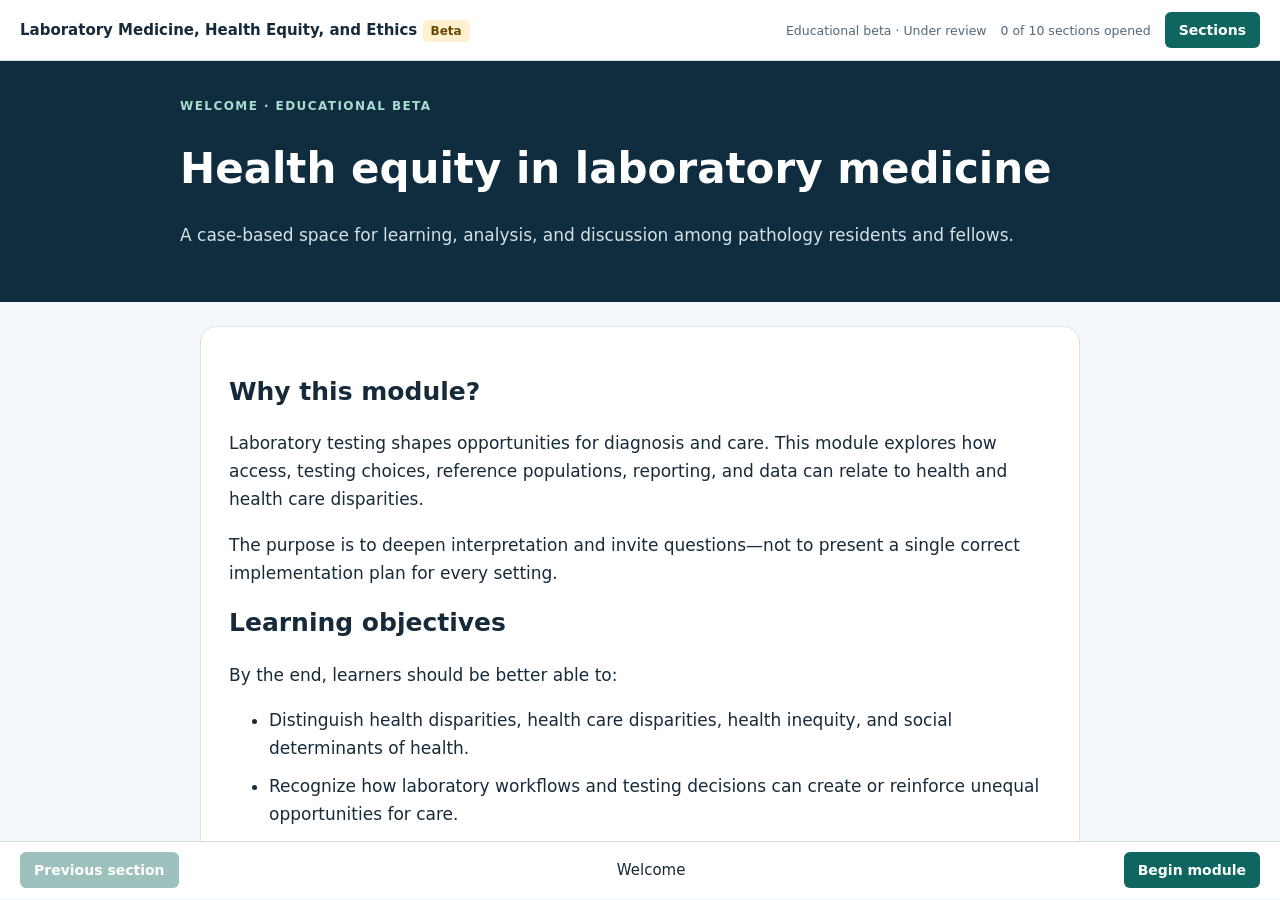
==== docs/index.html @ 988b9676 "Add equity-focused follow-up extension to diagnostic journey" ====
<!doctype html><html lang="en"><meta charset="utf-8"><meta name="viewport" content="width=device-width,initial-scale=1"><title>Laboratory medicine · Health equity module preview</title><style>*{box-sizing:border-box}body{margin:0;background:#f4f7fa;color:#172a3a;font:15px system-ui,sans-serif}.bar{display:flex;align-items:center;gap:14px;padding:12px 20px;background:white;border-bottom:1px solid #d3e0e6;flex-wrap:wrap}.bar strong{margin-right:auto}button{background:#0f655f;color:white;border:0;border-radius:6px;padding:10px 14px;font:600 14px system-ui;cursor:pointer}button:disabled{opacity:.4}button:focus-visible{outline:3px solid #c48513;outline-offset:2px}#menu{padding:16px;display:grid;grid-template-columns:repeat(auto-fit,minmax(190px,1fr));gap:8px;background:#eaf2f5}#menu button{background:white;color:#173749;border:1px solid #c5d2db;text-align:left}#menu button[aria-current=true]{background:#0f655f;color:white}iframe{display:block;width:100%;height:calc(100vh - 120px);border:0;background:#f4f7fa}.bottom{display:flex;justify-content:space-between;align-items:center;gap:12px;padding:10px 20px;background:white;border-top:1px solid #d3e0e6}[hidden]{display:none!important}small{color:#526879}@media(max-width:600px){iframe{height:calc(100vh - 160px)}.bar{padding:10px}.bottom{padding:10px}}</style><div class="bar"><strong>Laboratory Medicine, Health Equity, and Ethics <span style="font-size:12px;background:#fff0cf;color:#694b00;padding:4px 8px;border-radius:5px">Beta</span></strong><small>Educational beta · Under review</small><small id="visited"></small><button id="toggle" type="button">Sections</button></div><nav id="menu" hidden aria-label="Module sections"></nav><main id="frames"></main><footer class="bottom"><button id="previous">Previous section</button><span id="position"></span><button id="next">Next section</button></footer><script>const sections=[{"label":"Welcome","html":"<!doctype html><html lang=\"en\"><meta charset=\"utf-8\"><meta name=\"viewport\" content=\"width=device-width,initial-scale=1\"><title>Welcome · Health equity in laboratory medicine<\/title><style>*{box-sizing:border-box}body{margin:0;background:#f4f7fa;color:#172a3a;font:17px/1.65 system-ui,sans-serif}header{background:#102d40;color:white;padding:36px max(24px,calc((100vw - 920px)/2))}header p{color:#d1e2eb}h1{font-size:clamp(28px,4vw,42px);line-height:1.15}h2{font-size:25px;line-height:1.3}main{max-width:920px;margin:24px auto;padding:0 20px 30px}.card{background:white;border:1px solid #dbe3e9;border-radius:16px;padding:28px;margin:20px 0}.eyebrow{font-size:12px;letter-spacing:.12em;text-transform:uppercase;color:#a7dcd1;font-weight:750}li{margin:10px 0}.note{border-left:4px solid #0f655f;padding-left:18px}small{font-size:14px;color:#526879}@media(max-width:600px){header{padding:28px 20px}.card{padding:20px}}<\/style><header><div class=\"eyebrow\">Welcome · Educational beta<\/div><h1>Health equity in laboratory medicine<\/h1><p>A case-based space for learning, analysis, and discussion among pathology residents and fellows.<\/p><\/header><main><section class=\"card\"><h2>Why this module?<\/h2><p>Laboratory testing shapes opportunities for diagnosis and care. This module explores how access, testing choices, reference populations, reporting, and data can relate to health and health care disparities.<\/p><p>The purpose is to deepen interpretation and invite questions—not to present a single correct implementation plan for every setting.<\/p><h2>Learning objectives<\/h2><p>By the end, learners should be better able to:<\/p><ul><li>Distinguish health disparities, health care disparities, health inequity, and social determinants of health.<\/li><li>Recognize how laboratory workflows and testing decisions can create or reinforce unequal opportunities for care.<\/li><li>Interpret case findings alongside published evidence, including what each does and does not establish.<\/li><li>Discuss how pathologists can help clinicians understand test utility, limitations, and the implications of laboratory data.<\/li><\/ul><\/section><section class=\"card\"><h2>About the author and AI assistance<\/h2><p>This module was developed by a clinical pathology resident exploring how laboratory medicine relates to health equity. It is a learning project intended to support critical analysis, discussion, and further inquiry. Feedback from learners and colleagues is welcome.<\/p><p>AI tools assisted with drafting, editing, organizing the material, and building the site. The content may contain errors or omissions; references are provided so readers can explore the evidence and evaluate the interpretations.<\/p><h2>Understanding the cases and evidence<\/h2><p>Cases, patients, local workflows, and numerical examples are fictional unless explicitly identified as published findings with a citation.<\/p><p>Explanations draw on studies, professional guidance, and conceptual sources. References support the accompanying claims, rather than every detail of a fictional scenario. Findings should be understood within the populations and settings studied.<\/p><p>Corresponding references appear in answer explanations and case evidence notes, with optional further reading at the end.<\/p><p class=\"note\">This educational beta does not replace current guidance or patient-specific professional judgment. Corrections, alternative interpretations, and thoughtful critique are welcome.<\/p><\/section><section class=\"card\"><h2>Using the module<\/h2><p>Choose an answer, reveal the explanation, and explore the evidence. There is no timer or passing score. The Sections menu lets you move between topics; answers remain while this page stays open and reset on refresh.<\/p><p><strong>Select “Begin module” below to start.<\/strong><\/p><small>Welcome and disclosure updated October 4, 2026.<\/small><\/section><\/main><\/html>"},{"label":"1 · Foundations","html":"<!doctype html><html lang=\"en\"><meta charset=\"utf-8\"><meta name=\"viewport\" content=\"width=device-width,initial-scale=1\"><title>Health equity · Foundations preview<\/title><style>*{box-sizing:border-box}body{margin:0;background:#f4f7fa;color:#172a3a;font:17px/1.65 system-ui,sans-serif}header{background:#102d40;color:white;padding:36px max(24px,calc((100vw - 920px)/2))}header p{color:#d1e2eb;max-width:760px;margin:8px 0}.eyebrow{font-size:12px;font-weight:750;letter-spacing:.12em;text-transform:uppercase;color:#35716f}header .eyebrow{color:#a7dcd1}h1{font-size:clamp(28px,4vw,42px);line-height:1.15;margin:12px 0}h2{font-size:29px;line-height:1.25}h3{font-size:21px}main{max-width:920px;margin:24px auto;padding:0 20px}.tabs{display:flex;gap:8px;flex-wrap:wrap;margin:22px 0}.tabs button{background:white;color:#173749;border:1px solid #c5d2db}.tabs button[aria-current=true]{background:#0f655f;color:white;border-color:#0f655f}.panel{background:white;border:1px solid #dbe3e9;border-radius:16px;padding:32px;box-shadow:0 8px 30px #112d4008}p{margin:14px 0}a{color:#006f80}table{border-collapse:collapse;width:100%;font-size:15px}th,td{padding:14px;border-bottom:1px solid #dce5eb;text-align:left}th{background:#eaf3f4}.table-wrap{overflow:auto;margin:20px 0}.question{border-top:2px solid #c6e0db;margin-top:30px;padding-top:16px}fieldset{border:0;padding:0;margin:18px 0}label{display:flex;align-items:flex-start;gap:12px;padding:14px;margin:9px 0;background:#f5f8fa;border:1px solid #d5e0e6;border-radius:8px;cursor:pointer}input{margin-top:7px;accent-color:#0f655f}label:has(input:checked){background:#e5f3ef;border-color:#0f655f}button{background:#0f655f;color:white;border:0;border-radius:7px;padding:12px 18px;font:650 15px system-ui;cursor:pointer}button:disabled{opacity:.45;cursor:default}button:focus-visible,select:focus-visible,a:focus-visible{outline:3px solid #c48513;outline-offset:3px}.feedback,.match-feedback{background:#edf6f2;border-left:4px solid #0f655f;padding:16px 20px;margin:20px 0}.verdict{font-weight:700}details{margin:20px 0;padding:14px 18px;background:#f0f5f8;border-radius:8px}summary{cursor:pointer;font-weight:650}select{display:block;width:100%;padding:12px;font:inherit;border:1px solid #bcced8;border-radius:7px}.match label{background:none;border:0;padding:0;margin:20px 0 6px}.nav{display:flex;justify-content:space-between;align-items:center;margin:22px 0}.sr{position:absolute;width:1px;height:1px;overflow:hidden;clip:rect(0,0,0,0)}[hidden]{display:none!important}.footer{font-size:13px;color:#526879}@media(max-width:600px){.panel{padding:20px}header{padding:28px 20px}}.answer-sources{margin-top:18px;padding-top:12px;border-top:1px solid #b9d4cc}.answer-sources ul{padding-left:22px}.answer-sources small{font-size:14px;line-height:1.55}<\/style><header><div class=\"eyebrow\">Laboratory medicine · Section 1 preview<\/div><h1>From health disparities<br>to health equity<\/h1><p>Explore what laboratory data reveal, what they leave out, and where pathologists can contribute.<\/p><\/header><main><nav class=\"tabs\" aria-label=\"Foundation beats\"><button type=\"button\" aria-current=\"true\">1. Observe<\/button><button type=\"button\" aria-current=\"false\">2. Define<\/button><button type=\"button\" aria-current=\"false\">3. Trace<\/button><button type=\"button\" aria-current=\"false\">4. Interpret<\/button><button type=\"button\" aria-current=\"false\">5. Contribute<\/button><\/nav><section class=\"panel\" id=\"beat0\" ><div class=\"eyebrow\">Beat 1 of 5<\/div><h2>What did we observe?<\/h2><p>During a laboratory quality review, your team examines completion of outpatient fecal immunochemical testing (FIT), a stool-based colorectal cancer screening test, after a kit is ordered.<\/p>\n<div class=\"table-wrap\"><table><tr><th>Patient population<\/th><th>FIT completed<\/th><\/tr><tr><td>Patients living in neighborhoods with lower area-level socioeconomic deprivation<\/td><td>82%<\/td><\/tr><tr><td>Patients living in neighborhoods with higher area-level socioeconomic deprivation<\/td><td>64%<\/td><\/tr><\/table><\/div>\n<p><strong>Illustrative fictional data.<\/strong> The difference persists across several months.<\/p>\n<form class=\"question\" data-key=\"A\"><h3>Question 1<\/h3><p>Which interpretation is best supported by the FIT completion data?<\/p><fieldset><legend class=\"sr\">Choose an answer<\/legend><label><input type=\"radio\" name=\"q1\" value=\"A\"><span><b>A<\/b> The groups differ in completion of a health care process; the data do not establish the cause or subsequent health outcomes.<\/span><\/label><label><input type=\"radio\" name=\"q1\" value=\"B\"><span><b>B<\/b> Patients in higher-deprivation neighborhoods are more likely to develop colorectal cancer.<\/span><\/label><label><input type=\"radio\" name=\"q1\" value=\"C\"><span><b>C<\/b> Patients in higher-deprivation neighborhoods have less opportunity to complete screening.<\/span><\/label><label><input type=\"radio\" name=\"q1\" value=\"D\"><span><b>D<\/b> The clinics serving higher-deprivation neighborhoods provide lower-quality care.<\/span><\/label><\/fieldset><button type=\"submit\">Reveal explanation<\/button><div class=\"feedback\" hidden><p class=\"verdict\"><\/p><p><strong>Best answer: A.<\/strong> The dashboard measures testing completion. It does not directly measure opportunity, explain the difference, or establish differences in cancer outcomes. These possibilities may matter, but they require additional information.\n<\/p><div class=\"answer-sources\"><p><strong>References for this explanation<\/strong><\/p><ul><li><a href=\"https://www.nimhd.nih.gov/about/what-are-health-disparities\" target=\"_blank\" rel=\"noopener\">NIMHD — What Are Health Disparities?<\/a><\/li><li><a href=\"https://www.who.int/health-topics/health-equity\" target=\"_blank\" rel=\"noopener\">WHO — Health equity<\/a><\/li><li><a href=\"https://www.who.int/news-room/fact-sheets/detail/social-determinants-of-health\" target=\"_blank\" rel=\"noopener\">WHO — Social determinants of health<\/a><\/li><\/ul><p><small>Conceptual sources support the interpretation; the FIT data and local observations are fictional teaching examples.<\/small><\/p><\/div><\/div><\/form><\/section><section class=\"panel\" id=\"beat1\" hidden><div class=\"eyebrow\">Beat 2 of 5<\/div><h2>Where does laboratory care fit?<\/h2><p>Health and health care disparities are documented across populations and settings. Laboratory medicine is part of the care pathway in which these disparities can arise: who is offered testing, whether collection and return are feasible, and how results are interpreted and followed up.<\/p>\n<p>The FIT dashboard gives us a starting point for understanding a difference in completion. Its importance does not depend on already knowing its full explanation. The central distinction is between identifying a pattern and understanding the processes that contribute to it.<\/p>\n<h3>Match the concept<\/h3>\n<p>Match each statement to <strong>health disparity<\/strong>, <strong>health care disparity<\/strong>, <strong>health inequity<\/strong>, or <strong>social determinants of health<\/strong>. The examples are illustrative, not findings from the FIT dashboard.<\/p>\n<form class=\"match\"><fieldset><legend>Match each statement to its main emphasis<\/legend><label for=\"match0\">Colorectal cancer mortality is higher in one population than another.<\/label><select id=\"match0\" required data-key=\"0\"><option value=\"\">Select a concept<\/option><option value=\"0\">Health disparity<\/option><option value=\"1\">Health care disparity<\/option><option value=\"2\">Health inequity<\/option><option value=\"3\">Social determinants of health<\/option><\/select><label for=\"match1\">Completion of follow-up colonoscopy after a positive FIT is lower in one population than another.<\/label><select id=\"match1\" required data-key=\"1\"><option value=\"\">Select a concept<\/option><option value=\"0\">Health disparity<\/option><option value=\"1\">Health care disparity<\/option><option value=\"2\">Health inequity<\/option><option value=\"3\">Social determinants of health<\/option><\/select><label for=\"match2\">An avoidable difference in health outcomes is understood to reflect unfair conditions.<\/label><select id=\"match2\" required data-key=\"2\"><option value=\"\">Select a concept<\/option><option value=\"0\">Health disparity<\/option><option value=\"1\">Health care disparity<\/option><option value=\"2\">Health inequity<\/option><option value=\"3\">Social determinants of health<\/option><\/select><label for=\"match3\">Housing, working conditions, and access to transportation shape opportunities for health and care.<\/label><select id=\"match3\" required data-key=\"3\"><option value=\"\">Select a concept<\/option><option value=\"0\">Health disparity<\/option><option value=\"1\">Health care disparity<\/option><option value=\"2\">Health inequity<\/option><option value=\"3\">Social determinants of health<\/option><\/select><\/fieldset><button type=\"submit\">Reveal matches<\/button><div class=\"match-feedback\" hidden><\/div><\/form>\n<p>These concepts overlap. Social conditions can contribute to differences in care and health outcomes, and some disparities reflect inequities. Definitions also vary across sources; the matches identify each statement&#x27;s main emphasis.<\/p>\n<p><strong>In the FIT case:<\/strong> Completion is a health care process. The dashboard does not directly measure cancer incidence or mortality. The gap deserves attention while its contributing processes remain uncertain.<\/p>\n<p><strong>Health care equity<\/strong> describes a fair opportunity to access, receive, and benefit from appropriate, high-quality care without unfair barriers.<\/p>\n<form class=\"question\" data-key=\"B\"><h3>Question 2<\/h3><p>Which additional finding would most strengthen the interpretation that the completion gap reflects a health care inequity?<\/p><fieldset><legend class=\"sr\">Choose an answer<\/legend><label><input type=\"radio\" name=\"q2\" value=\"A\"><span><b>A<\/b> Both groups receive the same FIT kit and written instructions.<\/span><\/label><label><input type=\"radio\" name=\"q2\" value=\"B\"><span><b>B<\/b> Patients at lower-completion clinics report that specimen-return options are difficult to use or collection instructions are unclear, and workflow data link those barriers to incomplete testing.<\/span><\/label><label><input type=\"radio\" name=\"q2\" value=\"C\"><span><b>C<\/b> The gap remains similar when the dashboard is repeated the following year.<\/span><\/label><label><input type=\"radio\" name=\"q2\" value=\"D\"><span><b>D<\/b> FIT results have comparable analytical accuracy in both groups.<\/span><\/label><\/fieldset><button type=\"submit\">Reveal explanation<\/button><div class=\"feedback\" hidden><p class=\"verdict\"><\/p><p><strong>Best answer: B.<\/strong> It connects the completion gap to barriers in how collection and return are organized or communicated. Persistence alone does not explain the gap, identical materials do not establish equal access, and analytical accuracy does not describe who can complete testing. This finding strengthens an interpretation of inequity without proving that these barriers explain the entire difference. The concern is the fit between the service and patients&#x27; needs, rather than an assumed limitation of a population.\n<\/p><div class=\"answer-sources\"><p><strong>References for this explanation<\/strong><\/p><ul><li><a href=\"https://www.nimhd.nih.gov/about/what-are-health-disparities\" target=\"_blank\" rel=\"noopener\">NIMHD — What Are Health Disparities?<\/a><\/li><li><a href=\"https://www.who.int/health-topics/health-equity\" target=\"_blank\" rel=\"noopener\">WHO — Health equity<\/a><\/li><li><a href=\"https://www.who.int/news-room/fact-sheets/detail/social-determinants-of-health\" target=\"_blank\" rel=\"noopener\">WHO — Social determinants of health<\/a><\/li><\/ul><p><small>Conceptual sources support the interpretation; the FIT data and local observations are fictional teaching examples.<\/small><\/p><\/div><\/div><\/form>\n<details><summary>Evidence and definitions<\/summary><p>Conceptual sources: <a href=\"https://www.nimhd.nih.gov/about/what-are-health-disparities\" target=\"_blank\" rel=\"noopener\">NIMHD — What Are Health Disparities?<\/a> (2026), <a href=\"https://www.who.int/health-topics/health-equity\" target=\"_blank\" rel=\"noopener\">WHO — Health equity<\/a>, and <a href=\"https://www.who.int/news-room/fact-sheets/detail/social-determinants-of-health\" target=\"_blank\" rel=\"noopener\">WHO — Social determinants of health<\/a> (2025). The matching activity uses working distinctions for this lesson, rather than claiming that every source separates these terms identically. NIMHD also includes differences in care among its disparity measures.<\/p><\/details><\/section><section class=\"panel\" id=\"beat2\" hidden><div class=\"eyebrow\">Beat 3 of 5<\/div><h2>What happened before and after the specimen?<\/h2><p>A valid result depends on more than an assay working correctly. For FIT, a patient needs an opportunity to access screening, receive an offer or order, obtain a kit, collect and return a specimen, and receive appropriate interpretation and follow-up.<\/p>\n<p>Social determinants of health are the conditions in which people live, learn, work, and age, together with broader forces shaping those conditions. Structural determinants include institutional, economic, and policy arrangements shaping those opportunities.<\/p>\n<p>In this fictional case, clinic hours, collection instructions, return options, or missing outside-system testing are possible explanations. None has been demonstrated by the opening dashboard.<\/p>\n<details>\n<summary>What else can shape the diagnostic journey?<\/summary>\n<p>Relevant conditions may include insurance coverage and cost, preferred language and available language services, disability and accessibility, housing, working conditions and paid leave, caregiving, digital access, and availability of clinical services. Institutional policies and broader financing or eligibility rules can shape these conditions. Incarceration and immigration-related policies may also affect access and continuity of care.<\/p>\n<p>These are possible influences, not assumptions about an individual or explanations established by a demographic category. Their relevance depends on the patient, setting, and diagnostic pathway.<\/p>\n<\/details>\n<p><strong>Optional reflection:<\/strong> Where could a patient leave this pathway without ever appearing among the specimens received by the laboratory?<\/p>\n<p><strong>Discussion:<\/strong> Before an order, before obtaining a kit, or before specimen return. A dataset of received specimens cannot describe everyone who might have benefited from testing.<\/p><\/section><section class=\"panel\" id=\"beat3\" hidden><div class=\"eyebrow\">Beat 4 of 5<\/div><h2>What does the category leave out?<\/h2><p>The 64% completion rate describes a group, not every person in it. An area-level deprivation measure does not establish an individual patient&#x27;s income, circumstances, understanding, or behavior. People within the category may have very different experiences.<\/p>\n<form class=\"question\" data-key=\"A\"><h3>Question 3<\/h3><p>A patient&#x27;s address falls within the higher-deprivation category. What does the group completion rate establish about that patient?<\/p><fieldset><legend class=\"sr\">Choose an answer<\/legend><label><input type=\"radio\" name=\"q3\" value=\"A\"><span><b>A<\/b> The group pattern provides context, but does not establish this patient&#x27;s circumstances.<\/span><\/label><label><input type=\"radio\" name=\"q3\" value=\"B\"><span><b>B<\/b> The patient faces the same barriers as most people in the category.<\/span><\/label><label><input type=\"radio\" name=\"q3\" value=\"C\"><span><b>C<\/b> The category has no useful role in understanding testing patterns.<\/span><\/label><label><input type=\"radio\" name=\"q3\" value=\"D\"><span><b>D<\/b> The patient probably cannot understand the collection instructions.<\/span><\/label><\/fieldset><button type=\"submit\">Reveal explanation<\/button><div class=\"feedback\" hidden><p class=\"verdict\"><\/p><p><strong>Best answer: A.<\/strong> Grouping can reveal patterns while leaving important individual and within-group variation unknown.\n<\/p><div class=\"answer-sources\"><p><strong>References for this explanation<\/strong><\/p><ul><li><a href=\"https://www.nimhd.nih.gov/about/what-are-health-disparities\" target=\"_blank\" rel=\"noopener\">NIMHD — What Are Health Disparities?<\/a><\/li><li><a href=\"https://www.who.int/health-topics/health-equity\" target=\"_blank\" rel=\"noopener\">WHO — Health equity<\/a><\/li><li><a href=\"https://www.who.int/news-room/fact-sheets/detail/social-determinants-of-health\" target=\"_blank\" rel=\"noopener\">WHO — Social determinants of health<\/a><\/li><\/ul><p><small>Conceptual sources support the interpretation; the FIT data and local observations are fictional teaching examples.<\/small><\/p><\/div><\/div><\/form><\/section><section class=\"panel\" id=\"beat4\" hidden><div class=\"eyebrow\">Beat 5 of 5<\/div><h2>What can the pathologist contribute?<\/h2><p>The laboratory can perform FIT accurately while some people never obtain or return a kit, or never receive follow-up after a result. Laboratory teams contribute knowledge about how testing is designed, performed, and reported. Their authority and opportunities to contribute vary by setting.<\/p>\n<div class=\"table-wrap\"><table><tr><th>Relationship to the issue<\/th><th>Examples<\/th><\/tr><tr><td>Direct responsibility within the laboratory<\/td><td>Specimen acceptance criteria, assay performance, and reporting design<\/td><\/tr><tr><td>Influence through shared workflows<\/td><td>Collection instructions, specimen-return arrangements, and ordering pathways<\/td><\/tr><tr><td>Contribution through partnership<\/td><td>Discussions with clinical teams, patients, informatics colleagues, and community partners about access and follow-up<\/td><\/tr><\/table><\/div>\n<p>These roles can overlap. Collection instructions, for example, may be managed by the laboratory in one setting and jointly with clinical services in another.<\/p>\n<h3>Evidence across settings<\/h3>\n<p>Published findings can identify questions worth asking locally, but patient populations, resources, and workflows may differ between settings. External evidence can inform understanding without establishing that the same mechanism explains a local gap.<\/p>\n<p><strong>Closing reflection:<\/strong> In the FIT pathway, which part could your laboratory directly shape, and which would require collaboration?<\/p>\n<p><strong>Discussion:<\/strong> More than one response may be reasonable. The aim is to connect laboratory expertise with the relevant workflow and partners, rather than assign every access barrier to the laboratory.<\/p>\n<p>The later QI section develops how changes can improve overall performance while disparities persist.<\/p>\n<h3>Things to keep in mind<\/h3>\n<p class=\"item\"><strong>An observed disparity does not establish its cause.<\/strong> Identifying a pattern matters even while its contributing processes remain uncertain.<\/p>\n<p class=\"item\"><strong>A group average does not describe every individual.<\/strong> Circumstances vary within demographic and geographic categories.<\/p>\n<p class=\"item\"><strong>An accurate result is one part of diagnostic care.<\/strong> Access before testing and interpretation and follow-up afterward also shape its value.<\/p>\n<details><summary>Equity glossary<\/summary>\n<p><strong>Health disparity:<\/strong> A population difference in health status or outcomes, interpreted using the source&#x27;s definition; some definitions emphasize disadvantage and some include differences in care.<\/p>\n<p><strong>Health care disparity:<\/strong> A population difference in access to, use of, or quality of care, interpreted using the source&#x27;s definition and relevant context.<\/p>\n<p><strong>Health inequity:<\/strong> A difference understood as unfair or unjust; definitions often also emphasize avoidability or remediability.<\/p>\n<p><strong>Health equity:<\/strong> Fair opportunity to attain health and receive appropriate care without unfair barriers.<\/p>\n<p><strong>Social determinants of health:<\/strong> Conditions and broader forces shaping how people live and their opportunities for health.<\/p>\n<p><strong>Structural determinants:<\/strong> Broader institutional, economic, political, and social arrangements shaping social position and opportunities.<\/p><\/details><\/section><div class=\"nav\"><button id=\"back\" disabled>Previous beat<\/button><span id=\"position\">Beat 1 of 5<\/span><button id=\"next\">Next beat<\/button><\/div><p class=\"footer\">Review preview · Hypothetical FIT data · No timer or passing score · Progress lasts while this page stays open.<\/p><\/main><script>let current=0;const panels=[...document.querySelectorAll('.panel')],tabs=[...document.querySelectorAll('.tabs button')];function show(i){current=i;panels.forEach((p,n)=>p.hidden=n!==i);tabs.forEach((t,n)=>t.setAttribute('aria-current',n===i));document.querySelector('#back').disabled=i===0;document.querySelector('#next').disabled=i===4;document.querySelector('#position').textContent=`Beat ${i+1} of 5`;panels[i].querySelector('h2').focus();}tabs.forEach((t,i)=>t.onclick=()=>show(i));document.querySelector('#back').onclick=()=>show(current-1);document.querySelector('#next').onclick=()=>show(current+1);document.querySelectorAll('h2').forEach(h=>h.tabIndex=-1);document.querySelectorAll('.question').forEach(f=>f.onsubmit=e=>{e.preventDefault();const choice=f.querySelector('input:checked');if(!choice){f.querySelector('input').focus();return;}const box=f.querySelector('.feedback');box.hidden=false;box.setAttribute('role','status');box.querySelector('.verdict').textContent=choice.value===f.dataset.key?'Your answer matches the best-supported interpretation.':'Consider the best-supported interpretation below.';});document.querySelector('.match').onsubmit=e=>{e.preventDefault();const f=e.currentTarget,box=f.querySelector('.match-feedback');box.hidden=false;box.setAttribute('role','status');const terms=['Health disparity','Health care disparity','Health inequity','Social determinants of health'];const definitions=['A population difference in health status or outcomes.','A population difference in access to, use of, or quality of care.','A health difference understood as unfair or unjust.','Living conditions and broader forces shaping opportunities for health.'];box.innerHTML=[...f.querySelectorAll('select')].map((s,i)=>`<p><strong>${i+1}. ${terms[i]}<\/strong> — ${s.value==i?'Your match agrees.':'Review this distinction.'} ${definitions[i]}<\/p>`).join('');};<\/script><\/html>"},{"label":"2 · Diagnostic journey","html":"<!doctype html><html lang=\"en\"><meta charset=\"utf-8\"><meta name=\"viewport\" content=\"width=device-width,initial-scale=1\"><title>Health equity · Diagnostic journey preview<\/title><style>*{box-sizing:border-box}body{margin:0;background:#f4f7fa;color:#172a3a;font:17px/1.65 system-ui,sans-serif}header{background:#102d40;color:white;padding:36px max(24px,calc((100vw - 920px)/2))}header p{color:#d1e2eb;max-width:760px;margin:8px 0}.eyebrow{font-size:12px;font-weight:750;letter-spacing:.12em;text-transform:uppercase;color:#35716f}header .eyebrow{color:#a7dcd1}h1{font-size:clamp(28px,4vw,42px);line-height:1.15;margin:12px 0}h2{font-size:29px;line-height:1.25}h3{font-size:21px}main{max-width:920px;margin:24px auto;padding:0 20px}.tabs{display:flex;gap:8px;flex-wrap:wrap;margin:22px 0}.tabs button{background:white;color:#173749;border:1px solid #c5d2db}.tabs button[aria-current=true]{background:#0f655f;color:white;border-color:#0f655f}.panel{background:white;border:1px solid #dbe3e9;border-radius:16px;padding:32px;box-shadow:0 8px 30px #112d4008}p{margin:14px 0}a{color:#006f80}table{border-collapse:collapse;width:100%;font-size:15px}th,td{padding:14px;border-bottom:1px solid #dce5eb;text-align:left}th{background:#eaf3f4}.table-wrap{overflow:auto;margin:20px 0}.question{border-top:2px solid #c6e0db;margin-top:30px;padding-top:16px}fieldset{border:0;padding:0;margin:18px 0}label{display:flex;align-items:flex-start;gap:12px;padding:14px;margin:9px 0;background:#f5f8fa;border:1px solid #d5e0e6;border-radius:8px;cursor:pointer}input{margin-top:7px;accent-color:#0f655f}label:has(input:checked){background:#e5f3ef;border-color:#0f655f}button{background:#0f655f;color:white;border:0;border-radius:7px;padding:12px 18px;font:650 15px system-ui;cursor:pointer}button:disabled{opacity:.45;cursor:default}button:focus-visible,select:focus-visible,a:focus-visible{outline:3px solid #c48513;outline-offset:3px}.feedback,.match-feedback{background:#edf6f2;border-left:4px solid #0f655f;padding:16px 20px;margin:20px 0}.verdict{font-weight:700}details{margin:20px 0;padding:14px 18px;background:#f0f5f8;border-radius:8px}summary{cursor:pointer;font-weight:650}select{display:block;width:100%;padding:12px;font:inherit;border:1px solid #bcced8;border-radius:7px}.match label{background:none;border:0;padding:0;margin:20px 0 6px}.nav{display:flex;justify-content:space-between;align-items:center;margin:22px 0}.sr{position:absolute;width:1px;height:1px;overflow:hidden;clip:rect(0,0,0,0)}[hidden]{display:none!important}.footer{font-size:13px;color:#526879}@media(max-width:600px){.panel{padding:20px}header{padding:28px 20px}}.answer-sources{margin-top:18px;padding-top:12px;border-top:1px solid #b9d4cc}.answer-sources ul{padding-left:22px}.answer-sources small{font-size:14px;line-height:1.55}<\/style><header><div class=\"eyebrow\">Laboratory medicine · Section 2 preview<\/div><h1>The diagnostic journey<\/h1><p>Follow the testing pathway beyond the specimens that reach the laboratory.<\/p><\/header><main><section class=\"panel\"><div class=\"eyebrow\">Section 2 · Step 1 of 3<\/div><h2>Who becomes visible in laboratory data?<\/h2><p><strong>All counts and subgroup patterns in this case are hypothetical.<\/strong><\/p>\n<p>A community sexual-health program offers home-collection kits for chlamydia and gonorrhea testing, using a collection system authorized for that setting. Its laboratory reports excellent specimen acceptance and turnaround time. The program also tracks earlier steps:<\/p>\n<div class=\"table-wrap\"><table><tr><th>Step<\/th><th>Patients<\/th><\/tr><tr><td>Requested a kit<\/td><td>200<\/td><\/tr><tr><td>Kit dispatched<\/td><td>180<\/td><\/tr><tr><td>Specimen received by the laboratory<\/td><td>110<\/td><\/tr><tr><td>Valid result reported<\/td><td>106<\/td><\/tr><\/table><\/div>\n<p>Dispatch does not establish that a kit was received.<\/p><p><strong>Additional context:<\/strong> In this fictional program, written collection and return instructions are available only in English, although some patients prefer another language. Telephone assistance is available only during weekday work hours. These service features may matter to completion; the aggregate counts do not establish their effect or identify which patients encountered them.<\/p><form class=\"question\" data-key=\"B\" data-number=\"1\"><h3>Question 1<\/h3><p>What is the most important limitation of judging this program using laboratory acceptance and turnaround time alone?<\/p><fieldset><legend class=\"sr\">Choose an answer<\/legend><label><input type=\"radio\" required name=\"q1\" value=\"A\"><span><b>A<\/b> The difference between kits dispatched and specimens received establishes that home collection is unsuitable for this population.<\/span><\/label><label><input type=\"radio\" required name=\"q1\" value=\"B\"><span><b>B<\/b> Those measures describe patients whose specimens arrived, while leaving earlier losses in the testing pathway largely unexamined.<\/span><\/label><label><input type=\"radio\" required name=\"q1\" value=\"C\"><span><b>C<\/b> High specimen acceptance suggests that patients who did not return a kit probably no longer needed testing.<\/span><\/label><label><input type=\"radio\" required name=\"q1\" value=\"D\"><span><b>D<\/b> Including all kit requests in the acceptance-rate denominator would reveal which barriers prevented completion.<\/span><\/label><\/fieldset><button type=\"submit\">Reveal explanation<\/button><div class=\"feedback\" hidden role=\"status\"><p class=\"verdict\"><\/p><p><strong>Best answer: B.<\/strong> The laboratory can perform well for received specimens while many people never reach that stage. The counts locate incomplete transitions, but do not explain them. If reaching specimen receipt is more difficult for some patients, a dashboard beginning at receipt can conceal unequal access. These aggregate counts alone do not establish whether that occurred.<\/p><div class=\"answer-sources\"><p><strong>References for this explanation<\/strong><\/p><ul><li><a href=\"https://www.accessdata.fda.gov/cdrh_docs/pdf20/DEN200070.pdf\" target=\"_blank\" rel=\"noopener\">FDA — Simple 2 Test authorization<\/a><\/li><li><a href=\"https://doi.org/10.1136/bmjopen-2017-017978\" target=\"_blank\" rel=\"noopener\">Manavi and Hodson — Factors associated with return of STI home sampling kits<\/a><\/li><li><a href=\"https://doi.org/10.1186/s12889-024-19741-x\" target=\"_blank\" rel=\"noopener\">Spence et al. — How does online postal self-sampling shape access to STI testing?<\/a><\/li><\/ul><p><small>These sources concern home sampling and access. The case counts and housing breakdown are hypothetical; the sources do not establish their cause.<\/small><\/p><\/div><\/div><\/form><button id=\"reveal\" hidden style=\"margin-top:20px\">Continue: see the housing breakdown<\/button><div id=\"stage2\" hidden><hr><div class=\"eyebrow\">Step 2 of 3 · New information<\/div><form class=\"question\" data-key=\"A\" data-number=\"2\"><h3>Question 2<\/h3><p>The program links kit requests with laboratory records and compares completion by housing circumstances:<\/p>\n<div class=\"table-wrap\"><table><tr><th>Step<\/th><th>Stable mailing address<\/th><th>Temporary or frequently changing address<\/th><\/tr><tr><td>Requested a kit<\/td><td>100<\/td><td>100<\/td><\/tr><tr><td>Kit dispatched<\/td><td>90<\/td><td>90<\/td><\/tr><tr><td>Specimen received<\/td><td>70<\/td><td>40<\/td><\/tr><tr><td>Valid result reported<\/td><td>68<\/td><td>38<\/td><\/tr><\/table><\/div>\n<p>These fictional categories do not describe everyone&#x27;s circumstances within each group.<\/p>\n<p>Which interpretation is best supported?<\/p><fieldset><legend class=\"sr\">Choose an answer<\/legend><label><input type=\"radio\" required name=\"q2\" value=\"A\"><span><b>A<\/b> Completion differs between the groups, with the largest measured gap emerging between dispatch and specimen receipt; delivery, collection, and return remain possible contributing steps.<\/span><\/label><label><input type=\"radio\" required name=\"q2\" value=\"B\"><span><b>B<\/b> Similar dispatch rates indicate comparable access; the difference mainly concerns patients&#x27; decisions after receiving a kit.<\/span><\/label><label><input type=\"radio\" required name=\"q2\" value=\"C\"><span><b>C<\/b> The lower receipt rate establishes that mailing failures are the main barrier for patients with changing addresses.<\/span><\/label><label><input type=\"radio\" required name=\"q2\" value=\"D\"><span><b>D<\/b> Similar specimen acceptance among returned kits indicates that the program is equitable once collection begins.<\/span><\/label><\/fieldset><button type=\"submit\">Reveal explanation<\/button><div class=\"feedback\" hidden role=\"status\"><p class=\"verdict\"><\/p><p><strong>Best answer: A.<\/strong> The linked data reveal a gap that the laboratory&#x27;s receipt-based dashboard concealed. Dispatch-to-receipt includes kit delivery, collection, packaging, and return. The data do not identify which contributed most.<\/p><div class=\"answer-sources\"><p><strong>References for this explanation<\/strong><\/p><ul><li><a href=\"https://doi.org/10.1136/bmjopen-2017-017978\" target=\"_blank\" rel=\"noopener\">Manavi and Hodson — Factors associated with return of STI home sampling kits<\/a><\/li><li><a href=\"https://doi.org/10.1186/s12889-024-19741-x\" target=\"_blank\" rel=\"noopener\">Spence et al. — How does online postal self-sampling shape access to STI testing?<\/a><\/li><li><a href=\"https://doi.org/10.1371/journal.pmed.1002479\" target=\"_blank\" rel=\"noopener\">Wilson et al. — Internet-accessed STI testing: A randomised controlled trial<\/a><\/li><\/ul><p><small>These sources concern home sampling and access. The case counts and housing breakdown are hypothetical; the sources do not establish their cause.<\/small><\/p><\/div><\/div><\/form><div id=\"ending\" hidden><h3>Shared debrief<\/h3>\n<p>Laboratory records describe an important part of the pathway, but not everyone who sought testing. Linking program and laboratory records makes earlier losses visible; stratifying those transitions can reveal differences in completion.<\/p>\n<p>The pathologist contributes knowledge of specimen requirements, acceptance, and laboratory records. Program staff and patients contribute knowledge of delivery, collection, and return experiences. The case&#x27;s address categories describe circumstances relevant to the workflow, rather than a patient&#x27;s motivation or reliability.<\/p>\n<p><strong>Takeaway: Who reaches the laboratory shapes what laboratory data can show.<\/strong> Good performance among received specimens can coexist with unequal completion earlier in the pathway.<\/p><details><summary>Real-world evidence and case boundaries<\/summary><h3>Real-world basis<\/h3>\n<p><strong>Workflow feasibility:<\/strong> FDA&#x27;s 2023 authorization supports home-collected specimens shipped to a laboratory. It does not establish equitable completion.<\/p>\n<p><strong>Documented completion differences:<\/strong> Manavi and Hodson&#x27;s UK observational study reported return of 3,099 of 5,310 requested kits (58.4%). Kits requested from less deprived neighborhoods were more likely to be returned in adjusted analysis. The design did not establish why patients failed to return kits.<\/p>\n<p><strong>Patient experience:<\/strong> A 2024 qualitative study of 100 service users found that convenience and privacy could facilitate postal testing. Some participants&#x27; living situations made home delivery less private, so collecting a kit elsewhere was preferable. Limited representation of digitally excluded people constrains its applicability.<\/p>\n<p><strong>Benefits and scope:<\/strong> A 2017 London randomized trial increased STI testing uptake with an online postal service (50.0% versus 26.6%). Eligibility required internet access and ability to read English. It does not establish access for excluded populations.<\/p>\n<p><strong>Case boundary:<\/strong> Our counts, address categories, and subgroup gap remain hypothetical. These studies do not directly demonstrate lower return rates among people with temporary or changing addresses. Neighborhood deprivation and housing instability are different measures.<\/p>\n<p>References:<\/p>\n<p class=\"item\"><a href=\"https://www.accessdata.fda.gov/cdrh_docs/pdf20/DEN200070.pdf\" target=\"_blank\" rel=\"noopener\">FDA — Simple 2 Test authorization<\/a>.<\/p>\n<p class=\"item\"><a href=\"https://doi.org/10.1136/bmjopen-2017-017978\" target=\"_blank\" rel=\"noopener\">Manavi and Hodson — Factors associated with return of STI home sampling kits<\/a>. BMJ Open. 2017;7:e017978.<\/p>\n<p class=\"item\"><a href=\"https://doi.org/10.1186/s12889-024-19741-x\" target=\"_blank\" rel=\"noopener\">Spence et al. — How does online postal self-sampling shape access to STI testing?<\/a>. BMC Public Health. 2024;24:2339.<\/p>\n<p class=\"item\"><a href=\"https://doi.org/10.1371/journal.pmed.1002479\" target=\"_blank\" rel=\"noopener\">Wilson et al. — Internet-accessed STI testing: A randomised controlled trial<\/a>. PLOS Medicine. 2017;14:e1002479.<\/p><\/details><button id=\"follow\" type=\"button\">Continue: follow the result beyond the laboratory<\/button><\/div><\/div><\/section><section class=\"panel\" id=\"stage3\" hidden><div class=\"eyebrow\">Step 3 of 3 · Following the result beyond the laboratory<\/div><h2>A reported result is not the end of the pathway<\/h2><p><strong>This local workflow and the patients are fictional.<\/strong><\/p><p>A pathology trainee joins a review of STI testing across a community clinic and a youth correctional facility. Both services use the same laboratory, which meets its reporting target. The community clinic’s usual follow-up pathway asks patients to check their portal or call to arrange care.<\/p><p>In this fictional review, some patients in custody cannot independently use that pathway, and some recently released patients do not have reliable private phone access or a stable address. Other patients can readily receive messages and arrange follow-up. These circumstances vary within each setting; incarceration or housing status alone does not establish an individual’s access.<\/p><form class=\"question\" data-number=\"3\" data-key=\"C\"><h3>Question 3<\/h3><p>What makes this an equity concern beyond the laboratory’s reporting performance?<\/p><fieldset><legend class=\"sr\">Choose an answer<\/legend><label><input type=\"radio\" required name=\"q3\" value=\"A\"><span><b>A<\/b> A shared reporting target establishes comparable opportunity for follow-up, even if communication arrangements differ.<\/span><\/label><label><input type=\"radio\" required name=\"q3\" value=\"B\"><span><b>B<\/b> Patients released before results return can be counted as untreated because the facility cannot document subsequent care.<\/span><\/label><label><input type=\"radio\" required name=\"q3\" value=\"C\"><span><b>C<\/b> A pathway that relies on patients receiving messages and arranging care can create different opportunities to benefit from the same reported result.<\/span><\/label><label><input type=\"radio\" required name=\"q3\" value=\"D\"><span><b>D<\/b> Comparing turnaround time between settings would establish whether communication barriers caused a treatment disparity.<\/span><\/label><\/fieldset><button type=\"submit\">Reveal explanation<\/button><div class=\"feedback\" hidden role=\"status\"><p class=\"verdict\"><\/p><p><strong>Best answer: C.<\/strong> The equity concern is the fit between the follow-up pathway and patients’ access to communication and control over obtaining care. Identical laboratory performance does not establish equal opportunity to benefit. The fictional observations identify a potential mechanism, not a measured treatment disparity. Unknown follow-up is not established absence of treatment.<\/p><div class=\"answer-sources\"><p><strong>Reference for this explanation<\/strong><\/p><p><a href=\"https://wwwnc.cdc.gov/eid/article/30/13/23-0712_article\" target=\"_blank\" rel=\"noopener\">Wolf et al. — Screening for Chlamydia and Gonorrhea in Youth Correctional Facilities, Utah, USA (2024)<\/a><\/p><p><small>The study documents a transition before results returned and unknown treatment after release. It does not establish a follow-up disparity compared with community patients.<\/small><\/p><\/div><\/div><\/form><div id=\"followending\" hidden><details><summary>Real-world basis and limits<\/summary><p>Wolf and colleagues studied screening in 12 Utah youth correctional facilities during October 2021–May 2023. Among youth testing positive for chlamydia, gonorrhea, or both, 25.35% were released before results were known. Those treated in custody received treatment within two days of results. Released youth were referred to local health departments; treatment data after release were unavailable.<\/p><p>This supports examining the transition between a reported result and care. It does not show that released youth went untreated, compare follow-up with community patients, or establish phone or housing barriers as the cause. The communication constraints in this teaching case are fictional.<\/p><p><a href=\"https://wwwnc.cdc.gov/eid/article/30/13/23-0712_article\" target=\"_blank\" rel=\"noopener\">Read the study — Methods and Treatment for Positive Results<\/a><\/p><p><small>Source checked October 4, 2026.<\/small><\/p><\/details><p><strong>Takeaway: Reporting a result and having an opportunity to benefit from it are different outcomes.<\/strong><\/p><p><strong>Reflection:<\/strong> Which parts of the pathway depend on the patient’s resources or freedom to act, and which depend on coordination between institutions?<\/p><\/div><\/section><p class=\"footer\">Review preview · All case counts and housing-related patterns are hypothetical · No timer or passing score.<\/p><\/main><script>document.querySelectorAll('form').forEach(f=>f.onsubmit=e=>{e.preventDefault();let selected=f.querySelector('input:checked');if(!selected)return;let feedback=f.querySelector('.feedback');feedback.hidden=false;feedback.querySelector('.verdict').textContent=selected.value===f.dataset.key?'Your answer matches the best-supported interpretation.':'Consider the best-supported interpretation below.';if(f.dataset.number==='1')document.querySelector('#reveal').hidden=false;else if(f.dataset.number==='2')document.querySelector('#ending').hidden=false;else document.querySelector('#followending').hidden=false;});document.querySelector('#reveal').onclick=e=>{document.querySelector('#stage2').hidden=false;e.currentTarget.hidden=true;document.querySelector('#stage2').scrollIntoView({behavior:'smooth',block:'start'});};document.querySelector('#follow').onclick=e=>{document.querySelector('#stage3').hidden=false;e.currentTarget.hidden=true;document.querySelector('#stage3').scrollIntoView({behavior:'smooth',block:'start'});};<\/script><\/html>"},{"label":"3 · NGS access","html":"<!doctype html><html lang=\"en\"><meta charset=\"utf-8\"><meta name=\"viewport\" content=\"width=device-width,initial-scale=1\"><title>Health equity · Diagnostic journey preview<\/title><style>*{box-sizing:border-box}body{margin:0;background:#f4f7fa;color:#172a3a;font:17px/1.65 system-ui,sans-serif}header{background:#102d40;color:white;padding:36px max(24px,calc((100vw - 920px)/2))}header p{color:#d1e2eb;max-width:760px;margin:8px 0}.eyebrow{font-size:12px;font-weight:750;letter-spacing:.12em;text-transform:uppercase;color:#35716f}header .eyebrow{color:#a7dcd1}h1{font-size:clamp(28px,4vw,42px);line-height:1.15;margin:12px 0}h2{font-size:29px;line-height:1.25}h3{font-size:21px}main{max-width:920px;margin:24px auto;padding:0 20px}.tabs{display:flex;gap:8px;flex-wrap:wrap;margin:22px 0}.tabs button{background:white;color:#173749;border:1px solid #c5d2db}.tabs button[aria-current=true]{background:#0f655f;color:white;border-color:#0f655f}.panel{background:white;border:1px solid #dbe3e9;border-radius:16px;padding:32px;box-shadow:0 8px 30px #112d4008}p{margin:14px 0}a{color:#006f80}table{border-collapse:collapse;width:100%;font-size:15px}th,td{padding:14px;border-bottom:1px solid #dce5eb;text-align:left}th{background:#eaf3f4}.table-wrap{overflow:auto;margin:20px 0}.question{border-top:2px solid #c6e0db;margin-top:30px;padding-top:16px}fieldset{border:0;padding:0;margin:18px 0}label{display:flex;align-items:flex-start;gap:12px;padding:14px;margin:9px 0;background:#f5f8fa;border:1px solid #d5e0e6;border-radius:8px;cursor:pointer}input{margin-top:7px;accent-color:#0f655f}label:has(input:checked){background:#e5f3ef;border-color:#0f655f}button{background:#0f655f;color:white;border:0;border-radius:7px;padding:12px 18px;font:650 15px system-ui;cursor:pointer}button:disabled{opacity:.45;cursor:default}button:focus-visible,select:focus-visible,a:focus-visible{outline:3px solid #c48513;outline-offset:3px}.feedback,.match-feedback{background:#edf6f2;border-left:4px solid #0f655f;padding:16px 20px;margin:20px 0}.verdict{font-weight:700}details{margin:20px 0;padding:14px 18px;background:#f0f5f8;border-radius:8px}summary{cursor:pointer;font-weight:650}select{display:block;width:100%;padding:12px;font:inherit;border:1px solid #bcced8;border-radius:7px}.match label{background:none;border:0;padding:0;margin:20px 0 6px}.nav{display:flex;justify-content:space-between;align-items:center;margin:22px 0}.sr{position:absolute;width:1px;height:1px;overflow:hidden;clip:rect(0,0,0,0)}[hidden]{display:none!important}.footer{font-size:13px;color:#526879}@media(max-width:600px){.panel{padding:20px}header{padding:28px 20px}}.answer-sources{margin-top:18px;padding-top:12px;border-top:1px solid #b9d4cc}.answer-sources ul{padding-left:22px}.answer-sources small{font-size:14px;line-height:1.55}<\/style><header><div class=\"eyebrow\">Laboratory medicine · Section 3 preview<\/div><h1>Molecular testing access<\/h1><p>Consider what unequal testing receipt means at different points in care.<\/p><\/header><main><section class=\"panel\"><div class=\"eyebrow\">Section 3 · Step 1 of 2<\/div><h2>Access to diagnostic characterization and its timing<\/h2><p>A 2022 observational study found that, among patients with advanced nonsquamous non–small-cell lung cancer, <strong>29.7% of Black patients versus 36.6% of White patients received NGS testing before first-line therapy<\/strong>.<\/p><form class=\"question\" data-key=\"D\" data-number=\"1\"><h3>Question 1<\/h3><p>A colleague asks, “But both groups received a cancer diagnosis—what diagnostic disparity remains?” Which response best captures the concern?<\/p><fieldset><legend class=\"sr\">Choose an answer<\/legend><label><input type=\"radio\" required name=\"q1\" value=\"A\"><span><b>A<\/b> The difference primarily concerns treatment delivery because the diagnostic process ended when lung cancer was identified.<\/span><\/label><label><input type=\"radio\" required name=\"q1\" value=\"B\"><span><b>B<\/b> The difference suggests that the original cancer diagnoses were less accurate among Black patients.<\/span><\/label><label><input type=\"radio\" required name=\"q1\" value=\"C\"><span><b>C<\/b> A diagnostic disparity would exist only if testing revealed actionable alterations at different rates between the groups.<\/span><\/label><label><input type=\"radio\" required name=\"q1\" value=\"D\"><span><b>D<\/b> The cancer was identified, but molecular characterization was available less often before treatment for Black patients, leaving potentially relevant features of their tumors less fully assessed.<\/span><\/label><\/fieldset><button type=\"submit\">Reveal explanation<\/button><div class=\"feedback\" hidden role=\"status\"><p class=\"verdict\"><\/p><p><strong>Best answer: D.<\/strong> A diagnosis can correctly name the disease while leaving clinically relevant features uncharacterized. Here, the documented disparity concerns receipt of molecular testing before treatment—not demonstrated differences in diagnostic accuracy or the prevalence of actionable alterations. The testing measure does not establish when a completed report became available.<\/p><div class=\"answer-sources\"><p><strong>References for this explanation<\/strong><\/p><ul><li><a href=\"https://pubmed.ncbi.nlm.nih.gov/35737912/\" target=\"_blank\" rel=\"noopener\">Disparities in Biomarker Testing and Clinical Trial Enrollment Among Patients With Lung, Breast, or Colorectal Cancers in the United States<\/a><\/li><\/ul><p><small>See the case evidence note for the population, scope, and limitations of this source. Case interpretation does not establish an individual cause.<\/small><\/p><\/div><\/div><\/form><button id=\"reveal\" hidden style=\"margin-top:20px\">Continue: see testing at any time<\/button><div id=\"stage2\" hidden><hr><div class=\"eyebrow\">Step 2 of 2 · New information<\/div><form class=\"question\" data-key=\"B\" data-number=\"2\"><h3>Question 2<\/h3><p>The study also reported lower NGS testing rates among Black patients <strong>at any time during the study<\/strong>, not only before first-line therapy: <strong>43.8% versus 54.7%<\/strong> among White patients.<\/p>\n<p>Why does distinguishing “before first-line therapy” from “at any time” matter?<\/p><fieldset><legend class=\"sr\">Choose an answer<\/legend><label><input type=\"radio\" required name=\"q2\" value=\"A\"><span><b>A<\/b> Testing completed later establishes that patients had equivalent access to molecular information when treatment began.<\/span><\/label><label><input type=\"radio\" required name=\"q2\" value=\"B\"><span><b>B<\/b> The two measures describe different opportunities: whether testing occurred during the observed period and whether molecular information could inform the initial treatment decision.<\/span><\/label><label><input type=\"radio\" required name=\"q2\" value=\"C\"><span><b>C<\/b> Testing before treatment primarily measures laboratory turnaround time, while testing at any time measures clinicians&#x27; ordering practices.<\/span><\/label><label><input type=\"radio\" required name=\"q2\" value=\"D\"><span><b>D<\/b> The difference between the measures establishes that delayed testing changed treatment outcomes.<\/span><\/label><\/fieldset><button type=\"submit\">Reveal explanation<\/button><div class=\"feedback\" hidden role=\"status\"><p class=\"verdict\"><\/p><p><strong>Best answer: B.<\/strong> Eventually receiving testing is different from having molecular information available at an earlier decision point. An “ever tested” measure can miss unequal opportunities to use information when initial treatment decisions are made. Neither measure alone establishes why testing was absent or delayed, whether results were available when needed, or how treatment outcomes were affected.<\/p><div class=\"answer-sources\"><p><strong>References for this explanation<\/strong><\/p><ul><li><a href=\"https://pubmed.ncbi.nlm.nih.gov/35737912/\" target=\"_blank\" rel=\"noopener\">Disparities in Biomarker Testing and Clinical Trial Enrollment Among Patients With Lung, Breast, or Colorectal Cancers in the United States<\/a><\/li><\/ul><p><small>See the case evidence note for the population, scope, and limitations of this source. Case interpretation does not establish an individual cause.<\/small><\/p><\/div><\/div><\/form><div id=\"ending\" hidden><h3>Shared takeaway<\/h3>\n<p><strong>A diagnosis can be established while access to clinically relevant characterization remains unequal.<\/strong> Access also has a timing dimension: whether testing occurs and when its information becomes available describe different aspects of care.<\/p><p><strong>Access context:<\/strong> Insurance coverage, authorization requirements, and patient cost can be relevant questions when testing is not received. They are not established explanations for the racial differences shown here. A testing-rate comparison alone cannot distinguish financial barriers from ordering, specimen availability, clinical context, or other mechanisms.<\/p><details><summary>Real-world evidence and case boundaries<\/summary><h3>Real-world basis<\/h3>\n<p>The quoted rates come from a retrospective observational analysis of a real-world deidentified database. They document differences in testing receipt in the studied population and period. They do not establish that every untested patient had an actionable alteration, that testing would have changed every treatment decision, or that the observed gap has the same size in every setting today. The colleague&#x27;s question is an educational framing, not a quoted study exchange.<\/p>\n<p>Reference: <a href=\"https://pubmed.ncbi.nlm.nih.gov/35737912/\" target=\"_blank\" rel=\"noopener\">Disparities in Biomarker Testing and Clinical Trial Enrollment Among Patients With Lung, Breast, or Colorectal Cancers in the United States<\/a>. JCO Precision Oncology. 2022;6:e2100427.<\/p><\/details><p class=\"footer\">Section complete. You can revisit either answer above.<\/p><\/div><\/div><\/section><p class=\"footer\">Review preview · Testing rates are published findings; the educational conversation is hypothetical · No timer or passing score.<\/p><\/main><script>document.querySelectorAll('form').forEach(f=>f.onsubmit=e=>{e.preventDefault();let selected=f.querySelector('input:checked');if(!selected)return;let feedback=f.querySelector('.feedback');feedback.hidden=false;feedback.querySelector('.verdict').textContent=selected.value===f.dataset.key?'Your answer matches the best-supported interpretation.':'Consider the best-supported interpretation below.';if(f.dataset.number==='1')document.querySelector('#reveal').hidden=false;else document.querySelector('#ending').hidden=false;});document.querySelector('#reveal').onclick=e=>{document.querySelector('#stage2').hidden=false;e.currentTarget.hidden=true;document.querySelector('#stage2').scrollIntoView({behavior:'smooth',block:'start'});};<\/script><\/html>"},{"label":"4 · Testing eligibility","html":"<!doctype html><html lang=\"en\"><meta charset=\"utf-8\"><meta name=\"viewport\" content=\"width=device-width,initial-scale=1\"><title>Health equity · Testing eligibility preview<\/title><style>*{box-sizing:border-box}body{margin:0;background:#f4f7fa;color:#172a3a;font:17px/1.65 system-ui,sans-serif}header{background:#102d40;color:white;padding:36px max(24px,calc((100vw - 920px)/2))}header p{color:#d1e2eb;max-width:760px;margin:8px 0}.eyebrow{font-size:12px;font-weight:750;letter-spacing:.12em;text-transform:uppercase;color:#35716f}header .eyebrow{color:#a7dcd1}h1{font-size:clamp(28px,4vw,42px);line-height:1.15;margin:12px 0}h2{font-size:29px;line-height:1.25}h3{font-size:21px}main{max-width:920px;margin:24px auto;padding:0 20px}.tabs{display:flex;gap:8px;flex-wrap:wrap;margin:22px 0}.tabs button{background:white;color:#173749;border:1px solid #c5d2db}.tabs button[aria-current=true]{background:#0f655f;color:white;border-color:#0f655f}.panel{background:white;border:1px solid #dbe3e9;border-radius:16px;padding:32px;box-shadow:0 8px 30px #112d4008}p{margin:14px 0}a{color:#006f80}table{border-collapse:collapse;width:100%;font-size:15px}th,td{padding:14px;border-bottom:1px solid #dce5eb;text-align:left}th{background:#eaf3f4}.table-wrap{overflow:auto;margin:20px 0}.question{border-top:2px solid #c6e0db;margin-top:30px;padding-top:16px}fieldset{border:0;padding:0;margin:18px 0}label{display:flex;align-items:flex-start;gap:12px;padding:14px;margin:9px 0;background:#f5f8fa;border:1px solid #d5e0e6;border-radius:8px;cursor:pointer}input{margin-top:7px;accent-color:#0f655f}label:has(input:checked){background:#e5f3ef;border-color:#0f655f}button{background:#0f655f;color:white;border:0;border-radius:7px;padding:12px 18px;font:650 15px system-ui;cursor:pointer}button:disabled{opacity:.45;cursor:default}button:focus-visible,select:focus-visible,a:focus-visible{outline:3px solid #c48513;outline-offset:3px}.feedback,.match-feedback{background:#edf6f2;border-left:4px solid #0f655f;padding:16px 20px;margin:20px 0}.verdict{font-weight:700}details{margin:20px 0;padding:14px 18px;background:#f0f5f8;border-radius:8px}summary{cursor:pointer;font-weight:650}select{display:block;width:100%;padding:12px;font:inherit;border:1px solid #bcced8;border-radius:7px}.match label{background:none;border:0;padding:0;margin:20px 0 6px}.nav{display:flex;justify-content:space-between;align-items:center;margin:22px 0}.sr{position:absolute;width:1px;height:1px;overflow:hidden;clip:rect(0,0,0,0)}[hidden]{display:none!important}.footer{font-size:13px;color:#526879}@media(max-width:600px){.panel{padding:20px}header{padding:28px 20px}}.answer-sources{margin-top:18px;padding-top:12px;border-top:1px solid #b9d4cc}.answer-sources ul{padding-left:22px}.answer-sources small{font-size:14px;line-height:1.55}<\/style><header><div class=\"eyebrow\">Laboratory medicine · Section 4 preview<\/div><h1>Who is considered for testing?<\/h1><p>Explore how a demographic shortcut can shape access before a specimen is collected.<\/p><\/header><main><section class=\"panel\"><div class=\"eyebrow\">Section 4 · One case<\/div><h2>Bias before the specimen<\/h2><p>Before a specimen reaches the laboratory, ordering rules and assumptions can shape who is considered for testing. Hemoglobinopathy testing is one example of this broader issue.<\/p>\n<p><strong>Hypothetical case<\/strong><\/p>\n<p>A pathology resident reviews a prenatal hemoglobinopathy-testing order set. Its decision support uses the patient&#x27;s recorded race or ethnicity to determine whether to display a testing recommendation.<\/p>\n<p>A colleague explains: “Some hemoglobinopathies are more common in particular ancestry groups, so this helps identify patients who need testing.”<\/p><form class=\"question\" data-key=\"D\" data-number=\"1\"><h3>Question 1<\/h3><p>What is the central equity concern with this approach?<\/p><fieldset><legend class=\"sr\">Choose an answer<\/legend><label><input type=\"radio\" required name=\"q1\" value=\"A\"><span><b>A<\/b> Differences in condition frequency across populations have no relevance to laboratory medicine.<\/span><\/label><label><input type=\"radio\" required name=\"q1\" value=\"B\"><span><b>B<\/b> The main concern is whether patients can select more than one racial category; adding that option would resolve the limitation.<\/span><\/label><label><input type=\"radio\" required name=\"q1\" value=\"C\"><span><b>C<\/b> The decision support would be appropriate if the laboratory used the same analytical method for every specimen.<\/span><\/label><label><input type=\"radio\" required name=\"q1\" value=\"D\"><span><b>D<\/b> Recorded race or ethnicity may inadequately represent genetic ancestry, leaving some patients without an offer of testing despite potentially relevant carrier status.<\/span><\/label><\/fieldset><button type=\"submit\">Reveal explanation<\/button><div class=\"feedback\" hidden role=\"status\"><p class=\"verdict\"><\/p><p><strong>Best answer: D.<\/strong> Population patterns can be informative, but a demographic category is an imperfect proxy for an individual&#x27;s genetics. When that category determines who is offered testing, its limitations can affect access before a specimen is collected.<\/p><div class=\"answer-sources\"><p><strong>References for this explanation<\/strong><\/p><ul><li><a href=\"https://www.acog.org/clinical/clinical-guidance/practice-advisory/articles/2022/08/hemoglobinopathies-in-pregnancy\" target=\"_blank\" rel=\"noopener\">ACOG — Hemoglobinopathies in Pregnancy<\/a><\/li><\/ul><p><small>See the case evidence note for the population, scope, and limitations of this source. Case interpretation does not establish an individual cause.<\/small><\/p><\/div><\/div><\/form><div id=\"ending\" hidden><p><strong>Takeaway: A demographic shortcut can become a testing barrier.<\/strong> The issue extends beyond how a laboratory analyzes specimens to how patients become eligible for testing.<\/p><details><summary>Real-world basis and screening scope<\/summary><h3>Real-world basis<\/h3>\n<p>ACOG&#x27;s 2022 advisory explicitly moved away from a race/ethnicity-based approach. It recommends offering hemoglobinopathy testing to people planning pregnancy or at the initial prenatal visit when prior results are unavailable for interpretation. The advisory identifies race and self-reported ethnicity as poor proxies for genetics. The order set above is hypothetical; the recommendation concerns this reproductive screening context and is not a claim that every laboratory test should be offered universally.<\/p>\n<p>Reference: <a href=\"https://www.acog.org/clinical/clinical-guidance/practice-advisory/articles/2022/08/hemoglobinopathies-in-pregnancy\" target=\"_blank\" rel=\"noopener\">ACOG — Hemoglobinopathies in Pregnancy<\/a>.<\/p>\n<\/details><p class=\"footer\">Section complete. You can revisit your answer above.<\/p><\/div><\/section><p class=\"footer\">Review preview · Hypothetical order set · No timer or passing score.<\/p><\/main><script>document.querySelector('form').onsubmit=e=>{e.preventDefault();const f=e.currentTarget,choice=f.querySelector('input:checked');if(!choice)return;const box=f.querySelector('.feedback');box.hidden=false;box.querySelector('.verdict').textContent=choice.value===f.dataset.key?'Your answer matches the best-supported interpretation.':'Consider the best-supported interpretation below.';document.querySelector('#ending').hidden=false;};<\/script><\/html>"},{"label":"5 · Reference populations","html":"<!doctype html><html lang=\"en\"><meta charset=\"utf-8\"><meta name=\"viewport\" content=\"width=device-width,initial-scale=1\"><title>Health equity · Reference populations and assay coverage<\/title><style>*{box-sizing:border-box}body{margin:0;background:#f4f7fa;color:#172a3a;font:17px/1.65 system-ui,sans-serif}header{background:#102d40;color:white;padding:36px max(24px,calc((100vw - 920px)/2))}header p{color:#d1e2eb;max-width:760px;margin:8px 0}.eyebrow{font-size:12px;font-weight:750;letter-spacing:.12em;text-transform:uppercase;color:#35716f}header .eyebrow{color:#a7dcd1}h1{font-size:clamp(28px,4vw,42px);line-height:1.15;margin:12px 0}h2{font-size:29px;line-height:1.25}h3{font-size:21px}main{max-width:920px;margin:24px auto;padding:0 20px}.tabs{display:flex;gap:8px;flex-wrap:wrap;margin:22px 0}.tabs button{background:white;color:#173749;border:1px solid #c5d2db}.tabs button[aria-current=true]{background:#0f655f;color:white;border-color:#0f655f}.panel{background:white;border:1px solid #dbe3e9;border-radius:16px;padding:32px;box-shadow:0 8px 30px #112d4008}p{margin:14px 0}a{color:#006f80}table{border-collapse:collapse;width:100%;font-size:15px}th,td{padding:14px;border-bottom:1px solid #dce5eb;text-align:left}th{background:#eaf3f4}.table-wrap{overflow:auto;margin:20px 0}.question{border-top:2px solid #c6e0db;margin-top:30px;padding-top:16px}fieldset{border:0;padding:0;margin:18px 0}label{display:flex;align-items:flex-start;gap:12px;padding:14px;margin:9px 0;background:#f5f8fa;border:1px solid #d5e0e6;border-radius:8px;cursor:pointer}input{margin-top:7px;accent-color:#0f655f}label:has(input:checked){background:#e5f3ef;border-color:#0f655f}button{background:#0f655f;color:white;border:0;border-radius:7px;padding:12px 18px;font:650 15px system-ui;cursor:pointer}button:disabled{opacity:.45;cursor:default}button:focus-visible,select:focus-visible,a:focus-visible{outline:3px solid #c48513;outline-offset:3px}.feedback,.match-feedback{background:#edf6f2;border-left:4px solid #0f655f;padding:16px 20px;margin:20px 0}.verdict{font-weight:700}details{margin:20px 0;padding:14px 18px;background:#f0f5f8;border-radius:8px}summary{cursor:pointer;font-weight:650}select{display:block;width:100%;padding:12px;font:inherit;border:1px solid #bcced8;border-radius:7px}.match label{background:none;border:0;padding:0;margin:20px 0 6px}.nav{display:flex;justify-content:space-between;align-items:center;margin:22px 0}.sr{position:absolute;width:1px;height:1px;overflow:hidden;clip:rect(0,0,0,0)}[hidden]{display:none!important}.footer{font-size:13px;color:#526879}@media(max-width:600px){.panel{padding:20px}header{padding:28px 20px}}.answer-sources{margin-top:18px;padding-top:12px;border-top:1px solid #b9d4cc}.answer-sources ul{padding-left:22px}.answer-sources small{font-size:14px;line-height:1.55}<\/style><header><div class=\"eyebrow\">Laboratory medicine · Section 5 preview<\/div><h1>Reference populations<br>and assay coverage<\/h1><p>Consider how intervals, eligibility thresholds, and assay targets can affect patients differently.<\/p><\/header><main><section class=\"panel\"><div class=\"stage\" id=\"stage1\" ><div class=\"eyebrow\">Step 1 of 3<\/div><h3>Case: Who informs the reference interval?<\/h3>\n<p><strong>Hypothetical case<\/strong><\/p>\n<p>A patient&#x27;s absolute neutrophil count (ANC) is <strong>1,400/µL<\/strong>, flagged below the laboratory&#x27;s reference interval. Previous counts are similar. The patient has confirmed <strong>Duffy-null status<\/strong>, which is associated with lower circulating neutrophil counts.<\/p>\n<p>During a laboratory consultation, a clinician asks whether the flag necessarily indicates a disease process.<\/p><form class=\"question\" data-key=\"C\" data-number=\"1\"><h3>Question 1<\/h3><p>Which response best explains the reference-interval issue?<\/p><fieldset><legend class=\"sr\">Choose an answer<\/legend><label><input type=\"radio\" required name=\"q1\" value=\"A\"><span><b>A<\/b> A result below the laboratory interval establishes an abnormality requiring the same interpretation in every patient.<\/span><\/label><label><input type=\"radio\" required name=\"q1\" value=\"B\"><span><b>B<\/b> Duffy-null status means that a low ANC can always be dismissed.<\/span><\/label><label><input type=\"radio\" required name=\"q1\" value=\"C\"><span><b>C<\/b> A Duffy-null–informed interval may classify the count differently; the flag alone does not establish disease.<\/span><\/label><label><input type=\"radio\" required name=\"q1\" value=\"D\"><span><b>D<\/b> The interval should be selected using the patient&#x27;s recorded race because it reliably identifies Duffy-null status.<\/span><\/label><\/fieldset><button type=\"submit\">Reveal explanation<\/button><div class=\"feedback\" hidden role=\"status\"><p class=\"verdict\"><\/p><p><strong>Best answer: C.<\/strong> An accurately measured result can be flagged against an interval that does not adequately reflect a relevant biological characteristic. Confirmed Duffy-null status provides information that race alone cannot establish. It also does not exclude other causes of a low count.<\/p><div class=\"answer-sources\"><p><strong>References for this explanation<\/strong><\/p><ul><li><a href=\"https://pmc.ncbi.nlm.nih.gov/articles/PMC10282887/\" target=\"_blank\" rel=\"noopener\">Development of Duffy Null–Specific Absolute Neutrophil Count Reference Ranges<\/a><\/li><\/ul><p><small>See the accompanying evidence note for the study or guidance scope. The teaching scenario is not a patient-specific recommendation.<\/small><\/p><\/div><\/div><\/form><div class=\"support\" hidden><details><summary>Evidence and scope<\/summary><p><strong>Real-world basis:<\/strong> A 2023 study estimated a central 95% ANC reference interval of <strong>1,210–5,390/µL<\/strong> from 120 Duffy-null samples in a selected adult primary-care cohort. Participants self-identified as Black or African American; the study was not a representative sample of all Duffy-null populations. This illustrates why the population informing an interval matters; it is not a universal diagnostic or treatment threshold.<\/p>\n<p>Reference: <a href=\"https://pmc.ncbi.nlm.nih.gov/articles/PMC10282887/\" target=\"_blank\" rel=\"noopener\">Development of Duffy Null–Specific Absolute Neutrophil Count Reference Ranges<\/a>. JAMA. 2023;329(23):2088–2089.<\/p><\/details><button class=\"continue\" type=\"button\" data-next=\"2\">Continue to step 2<\/button><\/div><\/div><div class=\"stage\" id=\"stage2\" hidden><div class=\"eyebrow\">Step 2 of 3<\/div><form class=\"question\" data-key=\"D\" data-number=\"2\"><h3>Question 2<\/h3><p>A research team uses a fixed minimum ANC to determine eligibility for a cancer trial. The threshold falls within the published reference interval for some healthy Duffy-null individuals.<\/p>\n<p>What equity concern does this raise?<\/p><fieldset><legend class=\"sr\">Choose an answer<\/legend><label><input type=\"radio\" required name=\"q2\" value=\"A\"><span><b>A<\/b> A single threshold ensures equitable eligibility because the same rule applies to every participant.<\/span><\/label><label><input type=\"radio\" required name=\"q2\" value=\"B\"><span><b>B<\/b> The concern can be resolved by applying a lower threshold to everyone recorded as Black.<\/span><\/label><label><input type=\"radio\" required name=\"q2\" value=\"C\"><span><b>C<\/b> A Duffy-null–specific reference interval establishes that every individual within it can safely receive the trial treatment.<\/span><\/label><label><input type=\"radio\" required name=\"q2\" value=\"D\"><span><b>D<\/b> Some individuals may be excluded because their baseline count falls below the threshold, even when that count is consistent with their Duffy-null status.<\/span><\/label><\/fieldset><button type=\"submit\">Reveal explanation<\/button><div class=\"feedback\" hidden role=\"status\"><p class=\"verdict\"><\/p><p><strong>Best answer: D.<\/strong> A uniform threshold can affect people differently when their baseline distributions differ. A reference interval describes a population distribution; it does not establish treatment safety or replace a treatment-specific assessment.<\/p><div class=\"answer-sources\"><p><strong>References for this explanation<\/strong><\/p><ul><li><a href=\"https://jamanetwork.com/journals/jamanetworkopen/fullarticle/2823538\" target=\"_blank\" rel=\"noopener\">Cancer Trial Eligibility and Therapy Modifications for Individuals With Duffy Null–Associated Neutrophil Count<\/a><\/li><\/ul><p><small>See the accompanying evidence note for the study or guidance scope. The teaching scenario is not a patient-specific recommendation.<\/small><\/p><\/div><\/div><\/form><div class=\"support\" hidden><details><summary>Evidence and scope<\/summary><p><strong>Real-world basis:<\/strong> A 2024 cross-sectional analysis examined 289 phase 3 cancer trials and 71 curative-intent anticancer regimens. It found that 76.5% of the trials had explicit or implicit eligibility restrictions affecting ANC values within the Duffy-null–associated reference range. This was an analysis of criteria, not a measurement of how many Duffy-null patients were actually excluded or a treatment-safety trial. It supports the concern about how thresholds are used, rather than a universal recommendation to lower them.<\/p>\n<p>Reference: <a href=\"https://jamanetwork.com/journals/jamanetworkopen/fullarticle/2823538\" target=\"_blank\" rel=\"noopener\">Cancer Trial Eligibility and Therapy Modifications for Individuals With Duffy Null–Associated Neutrophil Count<\/a>.<\/p><\/details>\n<h3>Shared debrief<\/h3>\n<p>The first question concerns how a result is interpreted against a reference population. The second concerns how a threshold determines access. Laboratory expertise can help distinguish those uses and explain the relevant evidence to clinical and research teams.<\/p>\n<h3>Things to keep in mind<\/h3>\n<p class=\"item\"><strong>The reference population helps shape what gets labeled abnormal.<\/strong> A technically accurate measurement may be compared with an interval that does not adequately reflect a relevant biological characteristic.<\/p>\n<p class=\"item\"><strong>Race does not establish Duffy status.<\/strong> A demographic category cannot substitute for the patient&#x27;s known biological characteristic.<\/p>\n<p class=\"item\"><strong>A reference interval is not a treatment-safety threshold.<\/strong> Being within an interval does not establish eligibility or safety for every intervention.<\/p><button class=\"continue\" type=\"button\" data-next=\"3\">Continue to step 3<\/button><\/div><\/div><div class=\"stage\" id=\"stage3\" hidden><div class=\"eyebrow\">Step 3 of 3<\/div><form class=\"question\" data-key=\"C\" data-number=\"3\"><h3>Question 3<\/h3><p><strong>Hypothetical case<\/strong><\/p>\n<p>A laboratory compares two targeted pharmacogenetic panels. Both accurately detect the variants they include. One tests only CYP2C9 *2 and *3; the other also includes *5, *6, *8, and *11.<\/p>\n<p>A colleague asks: “If both have excellent analytical accuracy, why would the additional variants matter for equity?”<\/p>\n<p>Which response best explains the concern?<\/p><fieldset><legend class=\"sr\">Choose an answer<\/legend><label><input type=\"radio\" required name=\"q3\" value=\"A\"><span><b>A<\/b> Comparable analytical accuracy means the panels provide equivalent information across patient populations.<\/span><\/label><label><input type=\"radio\" required name=\"q3\" value=\"B\"><span><b>B<\/b> The broader panel matters only when a patient&#x27;s recorded race establishes that they carry one of the additional variants.<\/span><\/label><label><input type=\"radio\" required name=\"q3\" value=\"C\"><span><b>C<\/b> Accurate detection of included targets can coexist with coverage gaps relevant to different ancestry populations.<\/span><\/label><label><input type=\"radio\" required name=\"q3\" value=\"D\"><span><b>D<\/b> More included variants necessarily make a panel clinically superior for every intended use.<\/span><\/label><\/fieldset><button type=\"submit\">Reveal explanation<\/button><div class=\"feedback\" hidden role=\"status\"><p class=\"verdict\"><\/p><p><strong>Best answer: C.<\/strong> Accuracy for included targets and the scope of those targets are different properties. A negative finding on a limited panel does not exclude variants it never examined. Ancestry patterns help explain why coverage matters; they do not establish an individual&#x27;s genotype.<\/p><div class=\"answer-sources\"><p><strong>References for this explanation<\/strong><\/p><ul><li><a href=\"https://pmc.ncbi.nlm.nih.gov/articles/PMC7057225/\" target=\"_blank\" rel=\"noopener\">AMP/CAP — Recommendations for Clinical CYP2C9 Genotyping Allele Selection<\/a><\/li><\/ul><p><small>See the accompanying evidence note for the study or guidance scope. The teaching scenario is not a patient-specific recommendation.<\/small><\/p><\/div><\/div><\/form><div class=\"support\" hidden><details><summary>Evidence and scope<\/summary><p><strong>Real-world basis:<\/strong> AMP/CAP’s 2019 CYP2C9 allele-selection recommendations include *2, *3, *5, *6, *8, and *11 in the Tier 1 minimum set, considering allele function, population frequency, and availability of reference materials. The additional alleles in this case are therefore not merely optional extras in that recommendation. Both panels are hypothetical; analytical accuracy for included targets does not establish adequate target selection. This example does not independently establish the representativeness of a clinical validation cohort or recommend treatment.<\/p>\n<p>Reference: <a href=\"https://pmc.ncbi.nlm.nih.gov/articles/PMC7057225/\" target=\"_blank\" rel=\"noopener\">AMP/CAP — Recommendations for Clinical CYP2C9 Genotyping Allele Selection<\/a>.<\/p><\/details>\n<p><strong>Takeaway: What an assay leaves out can matter as much as how accurately it measures what is included.<\/strong><\/p><p class=\"footer\">Section complete. You can revisit your answers above.<\/p><\/div><\/div><\/section><p class=\"footer\">Review preview · Hypothetical cases with published evidence · No timer or passing score.<\/p><\/main><script>document.querySelectorAll('form').forEach(f=>f.onsubmit=e=>{e.preventDefault();const choice=f.querySelector('input:checked');if(!choice)return;const box=f.querySelector('.feedback');box.hidden=false;box.querySelector('.verdict').textContent=choice.value===f.dataset.key?'Your answer matches the best-supported interpretation.':'Consider the best-supported interpretation below.';f.parentElement.querySelector('.support').hidden=false;});document.querySelectorAll('.continue').forEach(b=>b.onclick=()=>{let stage=document.querySelector('#stage'+b.dataset.next);stage.hidden=false;b.hidden=true;stage.scrollIntoView({behavior:'smooth',block:'start'});});<\/script><\/html>"},{"label":"6 · Test suitability","html":"<!doctype html><html lang=\"en\"><meta charset=\"utf-8\"><meta name=\"viewport\" content=\"width=device-width,initial-scale=1\"><title>Health equity · Test suitability<\/title><style>*{box-sizing:border-box}body{margin:0;background:#f4f7fa;color:#172a3a;font:17px/1.65 system-ui,sans-serif}header{background:#102d40;color:white;padding:36px max(24px,calc((100vw - 920px)/2))}header p{color:#d1e2eb;max-width:760px;margin:8px 0}.eyebrow{font-size:12px;font-weight:750;letter-spacing:.12em;text-transform:uppercase;color:#35716f}header .eyebrow{color:#a7dcd1}h1{font-size:clamp(28px,4vw,42px);line-height:1.15;margin:12px 0}h2{font-size:29px;line-height:1.25}h3{font-size:21px}main{max-width:920px;margin:24px auto;padding:0 20px}.tabs{display:flex;gap:8px;flex-wrap:wrap;margin:22px 0}.tabs button{background:white;color:#173749;border:1px solid #c5d2db}.tabs button[aria-current=true]{background:#0f655f;color:white;border-color:#0f655f}.panel{background:white;border:1px solid #dbe3e9;border-radius:16px;padding:32px;box-shadow:0 8px 30px #112d4008}p{margin:14px 0}a{color:#006f80}table{border-collapse:collapse;width:100%;font-size:15px}th,td{padding:14px;border-bottom:1px solid #dce5eb;text-align:left}th{background:#eaf3f4}.table-wrap{overflow:auto;margin:20px 0}.question{border-top:2px solid #c6e0db;margin-top:30px;padding-top:16px}fieldset{border:0;padding:0;margin:18px 0}label{display:flex;align-items:flex-start;gap:12px;padding:14px;margin:9px 0;background:#f5f8fa;border:1px solid #d5e0e6;border-radius:8px;cursor:pointer}input{margin-top:7px;accent-color:#0f655f}label:has(input:checked){background:#e5f3ef;border-color:#0f655f}button{background:#0f655f;color:white;border:0;border-radius:7px;padding:12px 18px;font:650 15px system-ui;cursor:pointer}button:disabled{opacity:.45;cursor:default}button:focus-visible,select:focus-visible,a:focus-visible{outline:3px solid #c48513;outline-offset:3px}.feedback,.match-feedback{background:#edf6f2;border-left:4px solid #0f655f;padding:16px 20px;margin:20px 0}.verdict{font-weight:700}details{margin:20px 0;padding:14px 18px;background:#f0f5f8;border-radius:8px}summary{cursor:pointer;font-weight:650}select{display:block;width:100%;padding:12px;font:inherit;border:1px solid #bcced8;border-radius:7px}.match label{background:none;border:0;padding:0;margin:20px 0 6px}.nav{display:flex;justify-content:space-between;align-items:center;margin:22px 0}.sr{position:absolute;width:1px;height:1px;overflow:hidden;clip:rect(0,0,0,0)}[hidden]{display:none!important}.footer{font-size:13px;color:#526879}@media(max-width:600px){.panel{padding:20px}header{padding:28px 20px}}.answer-sources{margin-top:18px;padding-top:12px;border-top:1px solid #b9d4cc}.answer-sources ul{padding-left:22px}.answer-sources small{font-size:14px;line-height:1.55}<\/style><header><div class=\"eyebrow\">Laboratory medicine · Section 6 preview<\/div><h1>Test suitability<br>in a particular setting<\/h1><p>Compare patient burden with the requirements for producing a usable result.<\/p><\/header><main><section class=\"panel\"><div class=\"stage\" id=\"stage1\" ><div class=\"eyebrow\">Step 1 of 2<\/div><p><strong>All local workflow descriptions in this case are hypothetical.<\/strong><\/p>\n<p>An adult community clinic serves many patients who previously received BCG vaccination. Work schedules and transportation make return visits difficult for some patients. The clinic and laboratory are considering options for testing for TB infection in patients for whom testing is indicated:<\/p>\n<div class=\"table-wrap\"><table><tr><th>Option<\/th><th>Proposed local workflow<\/th><\/tr><tr><td>Tuberculin skin test (TST)<\/td><td>Lower direct test cost, but requires a return visit for reading at 48–72 hours<\/td><\/tr><tr><td>QuantiFERON<\/td><td>Timely incubation requirements cannot currently be met through the proposed local workflow<\/td><\/tr><tr><td>T-SPOT.TB<\/td><td>Reference-laboratory testing is possible if transport meets the receiving laboratory&#x27;s acceptance requirements<\/td><\/tr><\/table><\/div>\n<p>These are fictional local constraints, not universal descriptions of vendor capability. The actual assay instructions and receiving laboratory requirements determine acceptable handling.<\/p><form class=\"question\" data-key=\"A\" data-number=\"1\"><h3>Question 1<\/h3><p>Which consideration most directly connects the choice of testing approach to equity?<\/p><fieldset><legend class=\"sr\">Choose an answer<\/legend><label><input type=\"radio\" required name=\"q1\" value=\"A\"><span><b>A<\/b> Return-visit and specimen-processing requirements may create different barriers across the clinic&#x27;s population.<\/span><\/label><label><input type=\"radio\" required name=\"q1\" value=\"B\"><span><b>B<\/b> A single test policy ensures that all patients experience the same access to testing.<\/span><\/label><label><input type=\"radio\" required name=\"q1\" value=\"C\"><span><b>C<\/b> The option with the lowest direct test cost minimizes the burden on patients.<\/span><\/label><label><input type=\"radio\" required name=\"q1\" value=\"D\"><span><b>D<\/b> A test collected during one visit eliminates the main sources of unequal access.<\/span><\/label><\/fieldset><button type=\"submit\">Reveal explanation<\/button><div class=\"feedback\" hidden role=\"status\"><p class=\"verdict\"><\/p><p><strong>Best answer: A.<\/strong> A test&#x27;s practical suitability includes what patients and the testing system must do to obtain a usable result. Equal policy, lower direct cost, or a single collection visit does not establish equivalent access.<\/p><div class=\"answer-sources\"><p><strong>References for this explanation<\/strong><\/p><ul><li><a href=\"https://www.cdc.gov/tb/hcp/testing-diagnosis/interferon-gamma-release-assay.html\" target=\"_blank\" rel=\"noopener\">CDC — Clinical Testing Guidance for TB: Interferon Gamma Release Assay<\/a><\/li><li><a href=\"https://www.cdc.gov/tb/hcp/testing-diagnosis/tuberculin-skin-test.html\" target=\"_blank\" rel=\"noopener\">CDC — Clinical Testing Guidance for TB: Tuberculin Skin Test<\/a><\/li><\/ul><p><small>CDC guidance supports the testing principles. Local workflow and vendor constraints in this case are fictional, not universal assay specifications.<\/small><\/p><\/div><\/div><\/form><div class=\"support\" hidden><button class=\"continue\" type=\"button\" data-next=\"2\">Continue to step 2<\/button><\/div><\/div><div class=\"stage\" id=\"stage2\" hidden><div class=\"eyebrow\">Step 2 of 2<\/div><form class=\"question\" data-key=\"B\" data-number=\"2\"><h3>Question 2<\/h3><p>The team favors a blood-based test because it avoids a return visit and is not affected by prior BCG vaccination. What limits that reasoning in the proposed workflow?<\/p><fieldset><legend class=\"sr\">Choose an answer<\/legend><label><input type=\"radio\" required name=\"q2\" value=\"A\"><span><b>A<\/b> Avoiding a return visit makes completion more feasible, so local processing arrangements are a secondary consideration.<\/span><\/label><label><input type=\"radio\" required name=\"q2\" value=\"B\"><span><b>B<\/b> Those advantages depend on meeting the test&#x27;s specimen-handling and processing requirements.<\/span><\/label><label><input type=\"radio\" required name=\"q2\" value=\"C\"><span><b>C<\/b> Lower direct cost favors the skin test unless the clinic documents how many patients miss return visits.<\/span><\/label><label><input type=\"radio\" required name=\"q2\" value=\"D\"><span><b>D<\/b> Reference-laboratory testing resolves local constraints once the clinic has arranged a courier service.<\/span><\/label><\/fieldset><button type=\"submit\">Reveal explanation<\/button><div class=\"feedback\" hidden role=\"status\"><p class=\"verdict\"><\/p><p><strong>Best answer: B.<\/strong> Patient-facing advantages can be lost if the workflow cannot reliably produce a valid result. Tests for TB infection do not, by themselves, distinguish latent infection from active disease.<\/p><div class=\"answer-sources\"><p><strong>References for this explanation<\/strong><\/p><ul><li><a href=\"https://www.cdc.gov/tb/hcp/testing-diagnosis/interferon-gamma-release-assay.html\" target=\"_blank\" rel=\"noopener\">CDC — Clinical Testing Guidance for TB: Interferon Gamma Release Assay<\/a><\/li><li><a href=\"https://www.cdc.gov/tb/hcp/testing-diagnosis/tuberculin-skin-test.html\" target=\"_blank\" rel=\"noopener\">CDC — Clinical Testing Guidance for TB: Tuberculin Skin Test<\/a><\/li><\/ul><p><small>CDC guidance supports the testing principles. Local workflow and vendor constraints in this case are fictional, not universal assay specifications.<\/small><\/p><\/div><\/div><\/form><div class=\"support\" hidden><p><strong>Real-world basis:<\/strong> CDC guidance describes the benefits of TB blood tests for BCG-vaccinated patients and patients unlikely to return for skin-test reading, alongside specimen-processing requirements and limitations. The case&#x27;s specific clinic logistics are hypothetical.<\/p>\n<p><strong>Takeaway: A test&#x27;s practical suitability depends on the population and testing setting.<\/strong><\/p>\n<h3>Things to keep in mind<\/h3>\n<p class=\"item\"><strong>Lower direct cost does not automatically mean lower patient burden.<\/strong> Repeat travel, time away from work, and incomplete testing also matter.<\/p>\n<p class=\"item\"><strong>Operational constraints are contextual.<\/strong> Staffing, transport, and processing capacity can change.<\/p>\n<p class=\"item\"><strong>Clinical usefulness extends beyond analytical performance.<\/strong> A test must be accessible and capable of producing information that can be used in care.<\/p>\n<p>References: <a href=\"https://www.cdc.gov/tb/hcp/testing-diagnosis/interferon-gamma-release-assay.html\" target=\"_blank\" rel=\"noopener\">CDC — Clinical Testing Guidance for TB: Interferon Gamma Release Assay<\/a> and <a href=\"https://www.cdc.gov/tb/hcp/testing-diagnosis/tuberculin-skin-test.html\" target=\"_blank\" rel=\"noopener\">CDC — Clinical Testing Guidance for TB: Tuberculin Skin Test<\/a>. Product labeling and receiving-laboratory instructions determine the handling requirements for the specific collection and testing workflow.<\/p><p class=\"footer\">Section complete. You can revisit your answers above.<\/p><\/div><\/div><\/section><p class=\"footer\">Review preview · Hypothetical cases with published evidence · No timer or passing score.<\/p><\/main><script>document.querySelectorAll('form').forEach(f=>f.onsubmit=e=>{e.preventDefault();const choice=f.querySelector('input:checked');if(!choice)return;const box=f.querySelector('.feedback');box.hidden=false;box.querySelector('.verdict').textContent=choice.value===f.dataset.key?'Your answer matches the best-supported interpretation.':'Consider the best-supported interpretation below.';f.parentElement.querySelector('.support').hidden=false;});document.querySelectorAll('.continue').forEach(b=>b.onclick=()=>{let stage=document.querySelector('#stage'+b.dataset.next);stage.hidden=false;b.hidden=true;stage.scrollIntoView({behavior:'smooth',block:'start'});});<\/script><\/html>"},{"label":"7 · Stewardship","html":"<!doctype html><html lang=\"en\"><meta charset=\"utf-8\"><meta name=\"viewport\" content=\"width=device-width,initial-scale=1\"><title>Health equity · Diagnostic stewardship<\/title><style>*{box-sizing:border-box}body{margin:0;background:#f4f7fa;color:#172a3a;font:17px/1.65 system-ui,sans-serif}header{background:#102d40;color:white;padding:36px max(24px,calc((100vw - 920px)/2))}header p{color:#d1e2eb;max-width:760px;margin:8px 0}.eyebrow{font-size:12px;font-weight:750;letter-spacing:.12em;text-transform:uppercase;color:#35716f}header .eyebrow{color:#a7dcd1}h1{font-size:clamp(28px,4vw,42px);line-height:1.15;margin:12px 0}h2{font-size:29px;line-height:1.25}h3{font-size:21px}main{max-width:920px;margin:24px auto;padding:0 20px}.tabs{display:flex;gap:8px;flex-wrap:wrap;margin:22px 0}.tabs button{background:white;color:#173749;border:1px solid #c5d2db}.tabs button[aria-current=true]{background:#0f655f;color:white;border-color:#0f655f}.panel{background:white;border:1px solid #dbe3e9;border-radius:16px;padding:32px;box-shadow:0 8px 30px #112d4008}p{margin:14px 0}a{color:#006f80}table{border-collapse:collapse;width:100%;font-size:15px}th,td{padding:14px;border-bottom:1px solid #dce5eb;text-align:left}th{background:#eaf3f4}.table-wrap{overflow:auto;margin:20px 0}.question{border-top:2px solid #c6e0db;margin-top:30px;padding-top:16px}fieldset{border:0;padding:0;margin:18px 0}label{display:flex;align-items:flex-start;gap:12px;padding:14px;margin:9px 0;background:#f5f8fa;border:1px solid #d5e0e6;border-radius:8px;cursor:pointer}input{margin-top:7px;accent-color:#0f655f}label:has(input:checked){background:#e5f3ef;border-color:#0f655f}button{background:#0f655f;color:white;border:0;border-radius:7px;padding:12px 18px;font:650 15px system-ui;cursor:pointer}button:disabled{opacity:.45;cursor:default}button:focus-visible,select:focus-visible,a:focus-visible{outline:3px solid #c48513;outline-offset:3px}.feedback,.match-feedback{background:#edf6f2;border-left:4px solid #0f655f;padding:16px 20px;margin:20px 0}.verdict{font-weight:700}details{margin:20px 0;padding:14px 18px;background:#f0f5f8;border-radius:8px}summary{cursor:pointer;font-weight:650}select{display:block;width:100%;padding:12px;font:inherit;border:1px solid #bcced8;border-radius:7px}.match label{background:none;border:0;padding:0;margin:20px 0 6px}.nav{display:flex;justify-content:space-between;align-items:center;margin:22px 0}.sr{position:absolute;width:1px;height:1px;overflow:hidden;clip:rect(0,0,0,0)}[hidden]{display:none!important}.footer{font-size:13px;color:#526879}@media(max-width:600px){.panel{padding:20px}header{padding:28px 20px}}.answer-sources{margin-top:18px;padding-top:12px;border-top:1px solid #b9d4cc}.answer-sources ul{padding-left:22px}.answer-sources small{font-size:14px;line-height:1.55}<\/style><header><div class=\"eyebrow\">Laboratory medicine · Section 7 preview<\/div><h1>Diagnostic stewardship<br>through an equity lens<\/h1><p>Consider who is selected for testing and how its benefits and burdens are distributed.<\/p><\/header><main><section class=\"panel\"><div class=\"stage\" id=\"stage1\" ><div class=\"eyebrow\">Step 1 of 2<\/div><p>More testing is not automatically more equitable care. Tests can provide useful information while also producing uncertainty, follow-up burdens, and costs. Fewer tests can prevent harm, but clinically indicated testing can also be missed. The equity question includes who benefits and who experiences the burdens of a testing pathway.<\/p>\n<h2>Case: Who is selected for perinatal toxicology testing?<\/h2>\n<p><strong>Hypothetical case informed by published research.<\/strong><\/p>\n<p>A pathology resident reviewing newborn toxicology orders notices that newborns of Black birthing parents are tested more frequently than newborns of White birthing parents. The laboratory uses the same assay and reporting process for everyone.<\/p>\n<p>During an interdisciplinary discussion, someone asks: “If the laboratory handles every specimen consistently, where is the equity concern?”<\/p><form class=\"question\" data-key=\"C\" data-number=\"1\"><h3>Question 1<\/h3><p>Which response best explains the concern?<\/p><fieldset><legend class=\"sr\">Choose an answer<\/legend><label><input type=\"radio\" required name=\"q1\" value=\"A\"><span><b>A<\/b> Different testing rates indicate that the assay&#x27;s diagnostic performance differs between racial groups.<\/span><\/label><label><input type=\"radio\" required name=\"q1\" value=\"B\"><span><b>B<\/b> Comparing positive-result rates among tested newborns would establish whether the difference in testing was justified.<\/span><\/label><label><input type=\"radio\" required name=\"q1\" value=\"C\"><span><b>C<\/b> Consistent laboratory processing can coexist with unequal selection for testing, exposing some families more frequently to testing and its downstream consequences.<\/span><\/label><label><input type=\"radio\" required name=\"q1\" value=\"D\"><span><b>D<\/b> Testing rates are primarily an ordering issue; laboratory equity is better assessed through analytical performance and turnaround time.<\/span><\/label><\/fieldset><button type=\"submit\">Reveal explanation<\/button><div class=\"feedback\" hidden role=\"status\"><p class=\"verdict\"><\/p><p><strong>Best answer: C.<\/strong> The laboratory may produce technically accurate results while participating in a testing pathway that affects populations differently. The disparity begins before the specimen arrives.<\/p><div class=\"answer-sources\"><p><strong>References for this explanation<\/strong><\/p><ul><li><a href=\"https://jamanetwork.com/journals/jamanetworkopen/fullarticle/2802124\" target=\"_blank\" rel=\"noopener\">Schoneich et al. — Incidence of Newborn Drug Testing and Variations by Birthing Parent Race and Ethnicity Before and After Recreational Cannabis Legalization<\/a><\/li><\/ul><p><small>See the case evidence note for the population, scope, and limitations of this source. Case interpretation does not establish an individual cause.<\/small><\/p><\/div><\/div><\/form><div class=\"support\" hidden><p>A confuses selection with assay performance. D overlooks the laboratory&#x27;s role in understanding test use. B sounds reasonable, but results among selected patients cannot, by themselves, establish whether selection was appropriate.<\/p><button class=\"continue\" type=\"button\" data-next=\"2\">Continue to step 2<\/button><\/div><\/div><div class=\"stage\" id=\"stage2\" hidden><div class=\"eyebrow\">Step 2 of 2<\/div><form class=\"question\" data-key=\"B\" data-number=\"2\"><h3>Question 2<\/h3><p>An obstetric clinician asks whether testing every newborn would resolve the equity concern by removing discretion. Which response best captures the limitation of that approach?<\/p><fieldset><legend class=\"sr\">Choose an answer<\/legend><label><input type=\"radio\" required name=\"q2\" value=\"A\"><span><b>A<\/b> Universal testing would address the equity concern because every newborn would have the same opportunity for detection.<\/span><\/label><label><input type=\"radio\" required name=\"q2\" value=\"B\"><span><b>B<\/b> Universal testing could reduce differences in selection, but its clinical value, consent process, and downstream consequences would still matter.<\/span><\/label><label><input type=\"radio\" required name=\"q2\" value=\"C\"><span><b>C<\/b> Universal testing would be justified if the laboratory confirmed every positive screening result before reporting it.<\/span><\/label><label><input type=\"radio\" required name=\"q2\" value=\"D\"><span><b>D<\/b> Universal testing would be justified if the overall positive-result rate remained high enough to support its use.<\/span><\/label><\/fieldset><button type=\"submit\">Reveal explanation<\/button><div class=\"feedback\" hidden role=\"status\"><p class=\"verdict\"><\/p><p><strong>Best answer: B.<\/strong> Making testing universal could change who is selected, but equal testing is not automatically equitable or beneficial testing. Analytical confirmation addresses one source of uncertainty; it does not establish that testing everyone improves care. Likewise, a positive-result rate alone does not describe how results affect patients and families.<\/p><div class=\"answer-sources\"><p><strong>References for this explanation<\/strong><\/p><ul><li><a href=\"https://jamanetwork.com/journals/jamanetworkopen/fullarticle/2802124\" target=\"_blank\" rel=\"noopener\">Schoneich et al. — Incidence of Newborn Drug Testing and Variations by Birthing Parent Race and Ethnicity Before and After Recreational Cannabis Legalization<\/a><\/li><\/ul><p><small>See the case evidence note for the population, scope, and limitations of this source. Case interpretation does not establish an individual cause.<\/small><\/p><\/div><\/div><\/form><div class=\"support\" hidden><p>The pathologist&#x27;s contribution is to connect the test&#x27;s capabilities and limitations with its intended clinical use, in discussion with obstetrics, pediatrics, and other involved teams. This question does not establish that universal testing is the preferred policy.<\/p>\n<details><summary>Evidence and scope<\/summary><h3>Real-world basis<\/h3>\n<p>A 2023 single-center retrospective study of 26,366 births from 2014–2020 documented racial differences in newborn drug-test ordering. Among births without prenatal urine drug testing, orders occurred in 7.3% of newborns of Black birthing parents compared with 1.9% of newborns of White birthing parents. The study did not capture testing indications and excluded births without prenatal care at that center. These findings support the selection concern without establishing why each order occurred or the same pattern in every setting. The case does not make a current jurisdiction-specific claim about reporting or consent requirements.<\/p>\n<p>Reference: <a href=\"https://jamanetwork.com/journals/jamanetworkopen/fullarticle/2802124\" target=\"_blank\" rel=\"noopener\">Schoneich et al. — Incidence of Newborn Drug Testing and Variations by Birthing Parent Race and Ethnicity Before and After Recreational Cannabis Legalization<\/a>. JAMA Network Open. 2023;6(3):e232058.<\/p>\n<\/details><h3>Why this belongs in stewardship<\/h3>\n<p>Stewardship includes the purpose and consequences of testing, alongside its frequency. In this case, the equity concern begins with who is selected for testing. Consistent specimen processing alone cannot resolve that concern.<\/p>\n<h3>Things to keep in mind<\/h3>\n<p class=\"item\"><strong>Equal processing does not guarantee equitable testing.<\/strong> Selection can differ before a specimen reaches the laboratory.<\/p>\n<p class=\"item\"><strong>A difference in testing is a finding, not its complete explanation.<\/strong> Ordering patterns need clinical and institutional context.<\/p>\n<p class=\"item\"><strong>A positive result is not a complete clinical assessment.<\/strong> Its meaning depends on the specimen, method, timing, medications, and clinical circumstances.<\/p>\n<p class=\"item\"><strong>More detection is not automatically better care.<\/strong> The consequences of identifying an exposure also matter.<\/p>\n<details><summary>Optional reflection: when less testing raises equity concerns<\/summary><h2>Brief reflection: When less testing also raises equity concerns<\/h2>\n<p>Reducing unnecessary testing can prevent harm and conserve resources. Yet a restriction may affect patients differently depending on how easily they can return, obtain specialist review, or complete an alternative test.<\/p>\n<p>For example, a hypothetical policy requiring specialist approval for a send-out test may introduce little delay for an inpatient with an available consultation service, but a substantial barrier for someone whose next specialist appointment is months away. That difference does not establish that the restriction is inappropriate; it shows why overall reductions in test volume tell only part of the story.<\/p>\n<p><strong>Optional, unscored reflection:<\/strong> A laboratory reports fewer low-value send-out tests after introducing an approval requirement. What remains unknown about whether the change improved equity?<\/p>\n<p><strong>Discussion:<\/strong> The overall count does not reveal whether clinically indicated testing was delayed or forgone, who encountered those barriers, or whether accessible alternatives existed.<\/p>\n<\/details><p><strong>Takeaway: Selection for testing distributes benefits and burdens.<\/strong> Both unequal exposure to testing and unequal access to useful testing can matter.<\/p><p class=\"footer\">Section complete. You can revisit your answers above.<\/p><\/div><\/div><\/section><p class=\"footer\">Review preview · Hypothetical cases with published evidence · No timer or passing score.<\/p><\/main><script>document.querySelectorAll('form').forEach(f=>f.onsubmit=e=>{e.preventDefault();const choice=f.querySelector('input:checked');if(!choice)return;const box=f.querySelector('.feedback');box.hidden=false;box.querySelector('.verdict').textContent=choice.value===f.dataset.key?'Your answer matches the best-supported interpretation.':'Consider the best-supported interpretation below.';f.parentElement.querySelector('.support').hidden=false;});document.querySelectorAll('.continue').forEach(b=>b.onclick=()=>{let stage=document.querySelector('#stage'+b.dataset.next);stage.hidden=false;b.hidden=true;stage.scrollIntoView({behavior:'smooth',block:'start'});});<\/script><\/html>"},{"label":"8 · Quality improvement","html":"<!doctype html><html lang=\"en\"><meta charset=\"utf-8\"><meta name=\"viewport\" content=\"width=device-width,initial-scale=1\"><title>Health equity · Quality improvement<\/title><style>*{box-sizing:border-box}body{margin:0;background:#f4f7fa;color:#172a3a;font:17px/1.65 system-ui,sans-serif}header{background:#102d40;color:white;padding:36px max(24px,calc((100vw - 920px)/2))}header p{color:#d1e2eb;max-width:760px;margin:8px 0}.eyebrow{font-size:12px;font-weight:750;letter-spacing:.12em;text-transform:uppercase;color:#35716f}header .eyebrow{color:#a7dcd1}h1{font-size:clamp(28px,4vw,42px);line-height:1.15;margin:12px 0}h2{font-size:29px;line-height:1.25}h3{font-size:21px}main{max-width:920px;margin:24px auto;padding:0 20px}.tabs{display:flex;gap:8px;flex-wrap:wrap;margin:22px 0}.tabs button{background:white;color:#173749;border:1px solid #c5d2db}.tabs button[aria-current=true]{background:#0f655f;color:white;border-color:#0f655f}.panel{background:white;border:1px solid #dbe3e9;border-radius:16px;padding:32px;box-shadow:0 8px 30px #112d4008}p{margin:14px 0}a{color:#006f80}table{border-collapse:collapse;width:100%;font-size:15px}th,td{padding:14px;border-bottom:1px solid #dce5eb;text-align:left}th{background:#eaf3f4}.table-wrap{overflow:auto;margin:20px 0}.question{border-top:2px solid #c6e0db;margin-top:30px;padding-top:16px}fieldset{border:0;padding:0;margin:18px 0}label{display:flex;align-items:flex-start;gap:12px;padding:14px;margin:9px 0;background:#f5f8fa;border:1px solid #d5e0e6;border-radius:8px;cursor:pointer}input{margin-top:7px;accent-color:#0f655f}label:has(input:checked){background:#e5f3ef;border-color:#0f655f}button{background:#0f655f;color:white;border:0;border-radius:7px;padding:12px 18px;font:650 15px system-ui;cursor:pointer}button:disabled{opacity:.45;cursor:default}button:focus-visible,select:focus-visible,a:focus-visible{outline:3px solid #c48513;outline-offset:3px}.feedback,.match-feedback{background:#edf6f2;border-left:4px solid #0f655f;padding:16px 20px;margin:20px 0}.verdict{font-weight:700}details{margin:20px 0;padding:14px 18px;background:#f0f5f8;border-radius:8px}summary{cursor:pointer;font-weight:650}select{display:block;width:100%;padding:12px;font:inherit;border:1px solid #bcced8;border-radius:7px}.match label{background:none;border:0;padding:0;margin:20px 0 6px}.nav{display:flex;justify-content:space-between;align-items:center;margin:22px 0}.sr{position:absolute;width:1px;height:1px;overflow:hidden;clip:rect(0,0,0,0)}[hidden]{display:none!important}.footer{font-size:13px;color:#526879}@media(max-width:600px){.panel{padding:20px}header{padding:28px 20px}}.answer-sources{margin-top:18px;padding-top:12px;border-top:1px solid #b9d4cc}.answer-sources ul{padding-left:22px}.answer-sources small{font-size:14px;line-height:1.55}<\/style><header><div class=\"eyebrow\">Laboratory medicine · Section 8 preview<\/div><h1>Quality improvement<br>and persistent disparities<\/h1><p>Follow how overall improvement, subgroup results, and operational context change the interpretation.<\/p><\/header><main><section class=\"panel\"><div class=\"stage\" id=\"stage1\" ><div class=\"eyebrow\">Step 1 of 3<\/div><p><strong>All counts in this case are hypothetical.<\/strong><\/p>\n<h2>Case: HCV testing completion<\/h2>\n<p>A laboratory and its clinical partners introduce a workflow change intended to improve completion of HCV RNA testing after a reactive antibody result.<\/p>\n<div class=\"table-wrap\"><table><tr><th>Measure<\/th><th>Before<\/th><th>After<\/th><\/tr><tr><td>Overall completion<\/td><td>130/200 (65%)<\/td><td>180/200 (90%)<\/td><\/tr><\/table><\/div><form class=\"question\" data-key=\"C\" data-number=\"1\"><h3>Question 1<\/h3><p>Completion increased from 65% to 90%. A colleague describes this as an equity improvement. Which response best assesses that claim?<\/p><fieldset><legend class=\"sr\">Choose an answer<\/legend><label><input type=\"radio\" required name=\"q1\" value=\"A\"><span><b>A<\/b> The increase supports an equity improvement because the same workflow was offered across settings.<\/span><\/label><label><input type=\"radio\" required name=\"q1\" value=\"B\"><span><b>B<\/b> Equity would be better assessed by comparing RNA positivity across settings than completion.<\/span><\/label><label><input type=\"radio\" required name=\"q1\" value=\"C\"><span><b>C<\/b> Completion improved overall; its distribution across settings remains unknown until the data are stratified.<\/span><\/label><label><input type=\"radio\" required name=\"q1\" value=\"D\"><span><b>D<\/b> The increase supports an equity improvement if the number of participating patients remained stable.<\/span><\/label><\/fieldset><button type=\"submit\">Reveal explanation<\/button><div class=\"feedback\" hidden role=\"status\"><p class=\"verdict\"><\/p><p><strong>Best answer: C.<\/strong> The overall result establishes improved completion in the measured population. Comparing completion across settings can show whether that improvement was distributed similarly. Neither a shared workflow nor stable participation establishes that distribution, and positivity answers a different question. These before-and-after counts do not establish causation or treatment initiation.<\/p><div class=\"answer-sources\"><p><strong>References for this explanation<\/strong><\/p><ul><li><a href=\"https://www.cdc.gov/mmwr/volumes/72/wr/mm7228a2.htm\" target=\"_blank\" rel=\"noopener\">CDC — Updated Operational Guidance for Implementing CDC&#x27;s Recommendations on Testing for Hepatitis C Virus Infection<\/a><\/li><\/ul><p><small>CDC guidance supports the HCV workflow premise. The percentages, clinic differences, and supply observations are hypothetical; the numerical interpretation comes from the case itself.<\/small><\/p><\/div><\/div><\/form><div class=\"support\" hidden><button class=\"continue\" type=\"button\" data-next=\"2\">Continue to step 2<\/button><\/div><\/div><div class=\"stage\" id=\"stage2\" hidden><div class=\"eyebrow\">Step 2 of 3<\/div><form class=\"question\" data-key=\"D\" data-number=\"2\"><h3>Question 2<\/h3><h3>Completion by setting<\/h3>\n<p>The team then separates the results by clinic setting:<\/p>\n<div class=\"table-wrap\"><table><tr><th>Setting<\/th><th>Before<\/th><th>After<\/th><\/tr><tr><td>Hospital clinics<\/td><td>90/100 (90%)<\/td><td>98/100 (98%)<\/td><\/tr><tr><td>Community clinics<\/td><td>40/100 (40%)<\/td><td>82/100 (82%)<\/td><\/tr><tr><td>Overall<\/td><td>130/200 (65%)<\/td><td>180/200 (90%)<\/td><\/tr><\/table><\/div>\n<p>What is supported by the stratified data?<\/p><fieldset><legend class=\"sr\">Choose an answer<\/legend><label><input type=\"radio\" required name=\"q2\" value=\"A\"><span><b>A<\/b> Community-clinic completion did not improve because it remained below hospital-clinic completion.<\/span><\/label><label><input type=\"radio\" required name=\"q2\" value=\"B\"><span><b>B<\/b> Equal denominators establish equal opportunity to complete testing.<\/span><\/label><label><input type=\"radio\" required name=\"q2\" value=\"C\"><span><b>C<\/b> The workflow change corrected the cause of the initial gap.<\/span><\/label><label><input type=\"radio\" required name=\"q2\" value=\"D\"><span><b>D<\/b> Both settings improved and the absolute completion gap narrowed from 50 to 16 percentage points.<\/span><\/label><\/fieldset><button type=\"submit\">Reveal explanation<\/button><div class=\"feedback\" hidden role=\"status\"><p class=\"verdict\"><\/p><p><strong>Best answer: D.<\/strong> The data show improvement in both settings and a narrower absolute gap. They do not identify the mechanisms or establish equal opportunity.<\/p><div class=\"answer-sources\"><p><strong>References for this explanation<\/strong><\/p><ul><li><a href=\"https://www.cdc.gov/mmwr/volumes/72/wr/mm7228a2.htm\" target=\"_blank\" rel=\"noopener\">CDC — Updated Operational Guidance for Implementing CDC&#x27;s Recommendations on Testing for Hepatitis C Virus Infection<\/a><\/li><\/ul><p><small>CDC guidance supports the HCV workflow premise. The percentages, clinic differences, and supply observations are hypothetical; the numerical interpretation comes from the case itself.<\/small><\/p><\/div><\/div><\/form><div class=\"support\" hidden><button class=\"continue\" type=\"button\" data-next=\"3\">Continue to step 3<\/button><\/div><\/div><div class=\"stage\" id=\"stage3\" hidden><div class=\"eyebrow\">Step 3 of 3<\/div><form class=\"question\" data-key=\"A\" data-number=\"3\"><h3>Question 3<\/h3><p>The team considers whether collection infrastructure contributes to remaining incomplete testing. Which finding most directly supports that possibility?<\/p><fieldset><legend class=\"sr\">Choose an answer<\/legend><label><input type=\"radio\" required name=\"q3\" value=\"A\"><span><b>A<\/b> Missed collections clustered on days when required supplies were unavailable; observed collection practice was appropriate when supplies were available.<\/span><\/label><label><input type=\"radio\" required name=\"q3\" value=\"B\"><span><b>B<\/b> Staff in lower-completion clinics requested additional training.<\/span><\/label><label><input type=\"radio\" required name=\"q3\" value=\"C\"><span><b>C<\/b> Completion was lower in clinics that also had higher staff turnover and a different courier schedule.<\/span><\/label><label><input type=\"radio\" required name=\"q3\" value=\"D\"><span><b>D<\/b> A staff survey found variation in knowledge of the new workflow.<\/span><\/label><\/fieldset><button type=\"submit\">Reveal explanation<\/button><div class=\"feedback\" hidden role=\"status\"><p class=\"verdict\"><\/p><p><strong>Best answer: A.<\/strong> This finding links missed collections to a specific operational constraint more directly than the other observations. It supports a hypothesis without establishing that supplies explain every missed collection.<\/p><div class=\"answer-sources\"><p><strong>References for this explanation<\/strong><\/p><ul><li><a href=\"https://www.cdc.gov/mmwr/volumes/72/wr/mm7228a2.htm\" target=\"_blank\" rel=\"noopener\">CDC — Updated Operational Guidance for Implementing CDC&#x27;s Recommendations on Testing for Hepatitis C Virus Infection<\/a><\/li><\/ul><p><small>CDC guidance supports the HCV workflow premise. The percentages, clinic differences, and supply observations are hypothetical; the numerical interpretation comes from the case itself.<\/small><\/p><\/div><\/div><\/form><div class=\"support\" hidden><details><summary>Optional outcome reflection<\/summary><h3>Optional outcome reflection<\/h3>\n<p>Testing completion, successful patient contact, referrals, treatment initiation, and time to treatment describe different stages. Measures restricted to patients who reach a later stage can leave out those lost earlier in the pathway.<\/p>\n<\/details><h3>Participation and resources<\/h3>\n<p>Diverse participation can bring relevant perspectives into a QI discussion. Inclusion also involves whose perspectives influence decisions. One participant cannot represent every experience within a population. The same intervention may require different staff time, supplies, transport, or patient effort across settings.<\/p>\n<details><summary>Evidence and scope<\/summary><h3>Real-world basis<\/h3>\n<p>CDC’s 2023 HCV operational guidance recommends single-visit sample collection and automatic HCV RNA testing after a reactive antibody result. It defines automatic testing as occurring without additional action by the patient or provider and cites implementation reports showing improved completion. The guidance supports the workflow premise; it does not validate this case’s invented clinic-setting gaps, supply findings, or treatment outcomes. The fictional before-and-after counts do not establish causation.<\/p>\n<p>Reference: <a href=\"https://www.cdc.gov/mmwr/volumes/72/wr/mm7228a2.htm\" target=\"_blank\" rel=\"noopener\">CDC — Updated Operational Guidance for Implementing CDC&#x27;s Recommendations on Testing for Hepatitis C Virus Infection<\/a>.<\/p>\n<\/details><p><strong>Takeaway: Overall improvement can coexist with persistent disparities.<\/strong><\/p><p class=\"footer\">Section complete. You can revisit your answers above.<\/p><\/div><\/div><\/section><p class=\"footer\">Review preview · Hypothetical cases with published evidence · No timer or passing score.<\/p><\/main><script>document.querySelectorAll('form').forEach(f=>f.onsubmit=e=>{e.preventDefault();const choice=f.querySelector('input:checked');if(!choice)return;const box=f.querySelector('.feedback');box.hidden=false;box.querySelector('.verdict').textContent=choice.value===f.dataset.key?'Your answer matches the best-supported interpretation.':'Consider the best-supported interpretation below.';f.parentElement.querySelector('.support').hidden=false;});document.querySelectorAll('.continue').forEach(b=>b.onclick=()=>{let stage=document.querySelector('#stage'+b.dataset.next);stage.hidden=false;b.hidden=true;stage.scrollIntoView({behavior:'smooth',block:'start'});});<\/script><\/html>"},{"label":"9 · Informatics and reporting","html":"<!doctype html><html lang=\"en\"><meta charset=\"utf-8\"><meta name=\"viewport\" content=\"width=device-width,initial-scale=1\"><title>Health equity · AI data and laboratory reporting<\/title><style>*{box-sizing:border-box}body{margin:0;background:#f4f7fa;color:#172a3a;font:17px/1.65 system-ui,sans-serif}header{background:#102d40;color:white;padding:36px max(24px,calc((100vw - 920px)/2))}header p{color:#d1e2eb;max-width:760px;margin:8px 0}.eyebrow{font-size:12px;font-weight:750;letter-spacing:.12em;text-transform:uppercase;color:#35716f}header .eyebrow{color:#a7dcd1}h1{font-size:clamp(28px,4vw,42px);line-height:1.15;margin:12px 0}h2{font-size:29px;line-height:1.25}h3{font-size:21px}main{max-width:920px;margin:24px auto;padding:0 20px}.tabs{display:flex;gap:8px;flex-wrap:wrap;margin:22px 0}.tabs button{background:white;color:#173749;border:1px solid #c5d2db}.tabs button[aria-current=true]{background:#0f655f;color:white;border-color:#0f655f}.panel{background:white;border:1px solid #dbe3e9;border-radius:16px;padding:32px;box-shadow:0 8px 30px #112d4008}p{margin:14px 0}a{color:#006f80}table{border-collapse:collapse;width:100%;font-size:15px}th,td{padding:14px;border-bottom:1px solid #dce5eb;text-align:left}th{background:#eaf3f4}.table-wrap{overflow:auto;margin:20px 0}.question{border-top:2px solid #c6e0db;margin-top:30px;padding-top:16px}fieldset{border:0;padding:0;margin:18px 0}label{display:flex;align-items:flex-start;gap:12px;padding:14px;margin:9px 0;background:#f5f8fa;border:1px solid #d5e0e6;border-radius:8px;cursor:pointer}input{margin-top:7px;accent-color:#0f655f}label:has(input:checked){background:#e5f3ef;border-color:#0f655f}button{background:#0f655f;color:white;border:0;border-radius:7px;padding:12px 18px;font:650 15px system-ui;cursor:pointer}button:disabled{opacity:.45;cursor:default}button:focus-visible,select:focus-visible,a:focus-visible{outline:3px solid #c48513;outline-offset:3px}.feedback,.match-feedback{background:#edf6f2;border-left:4px solid #0f655f;padding:16px 20px;margin:20px 0}.verdict{font-weight:700}details{margin:20px 0;padding:14px 18px;background:#f0f5f8;border-radius:8px}summary{cursor:pointer;font-weight:650}select{display:block;width:100%;padding:12px;font:inherit;border:1px solid #bcced8;border-radius:7px}.match label{background:none;border:0;padding:0;margin:20px 0 6px}.nav{display:flex;justify-content:space-between;align-items:center;margin:22px 0}.sr{position:absolute;width:1px;height:1px;overflow:hidden;clip:rect(0,0,0,0)}[hidden]{display:none!important}.footer{font-size:13px;color:#526879}@media(max-width:600px){.panel{padding:20px}header{padding:28px 20px}}.answer-sources{margin-top:18px;padding-top:12px;border-top:1px solid #b9d4cc}.answer-sources ul{padding-left:22px}.answer-sources small{font-size:14px;line-height:1.55}<\/style><header><div class=\"eyebrow\">Laboratory medicine · Section 9 preview<\/div><h1>AI data and<br>laboratory reporting<\/h1><p>Explore how data definitions and reporting logic shape the information available for care.<\/p><\/header><main><section class=\"panel\"><div class=\"stage\" id=\"stage1\" ><div class=\"eyebrow\">Case 1 of 3<\/div><h2>Case 1: What does the AI training label represent?<\/h2>\n<p>A team develops a model to identify a condition using EHR and laboratory data. Patients with a qualifying abnormal test result are labeled positive. All other patients, including those never tested, are labeled negative.<\/p><form class=\"question\" data-key=\"D\" data-number=\"1\"><h3>Question 1<\/h3><p>What is the central concern with this label definition?<\/p><fieldset><legend class=\"sr\">Choose an answer<\/legend><label><input type=\"radio\" required name=\"q1\" value=\"A\"><span><b>A<\/b> Laboratory results cannot contribute useful information to an AI model.<\/span><\/label><label><input type=\"radio\" required name=\"q1\" value=\"B\"><span><b>B<\/b> A large dataset makes differences in testing access unlikely to affect the model.<\/span><\/label><label><input type=\"radio\" required name=\"q1\" value=\"C\"><span><b>C<\/b> Identical label rules ensure equivalent label accuracy across patient populations.<\/span><\/label><label><input type=\"radio\" required name=\"q1\" value=\"D\"><span><b>D<\/b> The model may learn patterns of being tested and having the condition detected, rather than underlying disease status.<\/span><\/label><\/fieldset><button type=\"submit\">Reveal explanation<\/button><div class=\"feedback\" hidden role=\"status\"><p class=\"verdict\"><\/p><p><strong>Best answer: D.<\/strong> Untested patients are not established negatives. If testing differs across populations, the labels can encode those differences. This identifies a plausible mechanism; it does not establish harm from a deployed model.<\/p><div class=\"answer-sources\"><p><strong>References for this explanation<\/strong><\/p><ul><li><a href=\"https://pmc.ncbi.nlm.nih.gov/articles/PMC11524489/\" target=\"_blank\" rel=\"noopener\">Racial differences in laboratory testing as a potential mechanism for bias in AI: A matched cohort analysis in emergency department visits<\/a><\/li><\/ul><p><small>The cited work supports the case premise. The fictional scenario illustrates a concern and does not establish harm from a deployed AI system or a rule for every analyte.<\/small><\/p><\/div><\/div><\/form><div class=\"support\" hidden><p>A useful interdisciplinary discussion connects the data team&#x27;s label definitions, clinicians&#x27; ordering context, and the laboratory&#x27;s knowledge of canceled, rejected, or outside-system testing.<\/p>\n<details><summary>Evidence and scope<\/summary><p><strong>Real-world basis:<\/strong> Chang and colleagues (2024) studied Black and White adult emergency-department visits at two U.S. teaching hospitals. After matching on age, recorded sex, chief complaint, and triage score, Black patients had lower rates of CBC, metabolic-panel, and blood-culture testing; troponin testing showed the opposite direction. The authors discussed how testing-dependent labels could introduce AI bias. They did not evaluate harm from a deployed model or establish why each ordering difference occurred. The model and label definition in this case are hypothetical.<\/p>\n<p>Reference: <a href=\"https://pmc.ncbi.nlm.nih.gov/articles/PMC11524489/\" target=\"_blank\" rel=\"noopener\">Racial differences in laboratory testing as a potential mechanism for bias in AI: A matched cohort analysis in emergency department visits<\/a>.<\/p><\/details><button class=\"continue\" type=\"button\" data-next=\"2\">Continue to the reporting case<\/button><\/div><\/div><div class=\"stage\" id=\"stage2\" hidden><div class=\"eyebrow\">Case 2 of 3<\/div><h2>Case 2: The result did not change, but the flag did<\/h2>\n<p>A patient&#x27;s hemoglobin result is unchanged. After a legal-sex field is updated, the result changes from flagged high to unflagged. The patient is receiving testosterone. The laboratory and EHR maintain separate fields for gender identity, sex assigned at birth, and legal sex.<\/p>\n<h3>What changed?<\/h3>\n<p>In this hypothetical case, the LIS selected a different reference interval using the updated legal-sex field. The unchanged value falls between the two upper limits. A flag reflects comparison with a configured interval; its change does not resolve clinical interpretation.<\/p><form class=\"question\" data-key=\"C\" data-number=\"2\"><h3>Question 2<\/h3><p>Which consideration best supports interpretation of the result?<\/p><fieldset><legend class=\"sr\">Choose an answer<\/legend><label><input type=\"radio\" required name=\"q2\" value=\"A\"><span><b>A<\/b> Gender identity alone supplies the appropriate interval for every analyte.<\/span><\/label><label><input type=\"radio\" required name=\"q2\" value=\"B\"><span><b>B<\/b> Sex assigned at birth alone supplies the appropriate interval for every analyte.<\/span><\/label><label><input type=\"radio\" required name=\"q2\" value=\"C\"><span><b>C<\/b> Interval selection depends on the analyte and relevant physiology, including hormone exposure and duration.<\/span><\/label><label><input type=\"radio\" required name=\"q2\" value=\"D\"><span><b>D<\/b> Legal sex is the preferred physiological variable for all laboratory reporting.<\/span><\/label><\/fieldset><button type=\"submit\">Reveal explanation<\/button><div class=\"feedback\" hidden role=\"status\"><p class=\"verdict\"><\/p><p><strong>Best answer: C.<\/strong> No single demographic field supplies a universal answer for all analytes. The case invites discussion of laboratory reporting and the evidence relevant to the specific measurement.<\/p><div class=\"answer-sources\"><p><strong>References for this explanation<\/strong><\/p><ul><li><a href=\"https://pubmed.ncbi.nlm.nih.gov/38737625/\" target=\"_blank\" rel=\"noopener\">Impact of sex used for assignment of reference intervals in a population of patients taking gender-affirming hormones<\/a><\/li><li><a href=\"https://academic.oup.com/jalm/article/6/1/210/6041066\" target=\"_blank\" rel=\"noopener\">Providing Inclusive Care for Transgender Patients: Capturing Sex and Gender in Electronic Medical Record<\/a><\/li><li><a href=\"https://myadlm.org/science-and-research/academy-guidance/gender-diversity\" target=\"_blank\" rel=\"noopener\">ADLM — Gender Diversity guidance<\/a><\/li><\/ul><p><small>The cited work supports the case premise. The fictional scenario illustrates a concern and does not establish harm from a deployed AI system or a rule for every analyte.<\/small><\/p><\/div><\/div><\/form><div class=\"support\" hidden><details><summary>Evidence and scope<\/summary><p><strong>Real-world basis:<\/strong> A 2024 study examined how sex used for reference-interval assignment affects abnormal-result flags in patients taking gender-affirming hormones. ADLM’s 2026 guidance also explicitly discusses legal-sex fields, EHR/LIS logic, and hemoglobin reporting. Its recommendations for selected analytes address patients stably receiving hormone therapy for at least six months; interpretation varies by analyte and clinical context. A changed flag may be appropriate—for example, a male hemoglobin interval in someone stably receiving testosterone. The exact software event here is hypothetical, and the case does not establish patient harm or a measured population disparity. Its equity concern is whether reporting systems support appropriate interpretation for gender-diverse patients. ADLM guidance is not a CAP accreditation requirement.<\/p>\n<p>References:<\/p>\n<p class=\"item\"><a href=\"https://pubmed.ncbi.nlm.nih.gov/38737625/\" target=\"_blank\" rel=\"noopener\">Impact of sex used for assignment of reference intervals in a population of patients taking gender-affirming hormones<\/a>.<\/p>\n<p class=\"item\"><a href=\"https://academic.oup.com/jalm/article/6/1/210/6041066\" target=\"_blank\" rel=\"noopener\">Providing Inclusive Care for Transgender Patients: Capturing Sex and Gender in Electronic Medical Record<\/a>.<\/p>\n<p class=\"item\"><a href=\"https://myadlm.org/science-and-research/academy-guidance/gender-diversity\" target=\"_blank\" rel=\"noopener\">ADLM — Gender Diversity guidance<\/a>.<\/p>\n<\/details><h3>Things to keep in mind<\/h3>\n<p class=\"item\"><strong>Improvement is not automatically improved equity.<\/strong> Overall metrics can improve while existing disparities persist.<\/p>\n<p class=\"item\"><strong>Not tested is not the same as negative.<\/strong> Absence of a measurement does not establish absence of a condition.<\/p>\n<p class=\"item\"><strong>A flag is a software comparison.<\/strong> A measurement can be accurate while its flag is misleading because of an unsuitable reference interval.<\/p>\n<p class=\"item\"><strong>A demographic difference is a finding, not its explanation.<\/strong> Multiple clinical, social, and structural processes can contribute.<\/p>\n<p class=\"item\"><strong>One perspective cannot represent an entire population.<\/strong> Experiences vary within and between populations.<\/p>\n<p><strong>Takeaway: Data and reporting choices shape what becomes visible.<\/strong><\/p><button class=\"continue\" type=\"button\" data-next=\"3\">Continue to the confidentiality case<\/button><\/div><\/div><div class=\"stage\" id=\"stage3\" hidden><div class=\"eyebrow\">Case 3 of 3<\/div><h2>Case 3: Covered testing, unequal privacy<\/h2><p><strong>This patient and local workflow are fictional.<\/strong><\/p><p>During an interdisciplinary review, a pathology trainee hears about a 22-year-old patient considering indicated chlamydia and gonorrhea testing while covered by a parent’s insurance plan. The patient is concerned that a billing communication might reveal the visit or testing to the policyholder. The clinic can collect the specimen and the laboratory can perform the assay, but the patient asks to postpone testing until the communication pathway is clarified.<\/p><p>The laboratory’s dashboard begins with specimens received and shows no processing problem. The review includes laboratory, clinical, billing, and privacy staff because each sees a different part of the pathway.<\/p><form class=\"question\" data-key=\"B\" data-number=\"3\"><h3>Question 3<\/h3><p>What does this case add to the interpretation of testing access?<\/p><fieldset><legend class=\"sr\">Choose an answer<\/legend><label><input type=\"radio\" required name=\"q3\" value=\"A\"><span><b>A<\/b> The concern is primarily administrative, so it falls outside an assessment of equitable testing access.<\/span><\/label><label><input type=\"radio\" required name=\"q3\" value=\"B\"><span><b>B<\/b> Coverage and assay availability do not establish usable access when anticipated disclosure may carry different consequences for different patients.<\/span><\/label><label><input type=\"radio\" required name=\"q3\" value=\"C\"><span><b>C<\/b> The patient’s decision establishes that billing disclosures are the cause of lower STI testing rates among insured young adults.<\/span><\/label><label><input type=\"radio\" required name=\"q3\" value=\"D\"><span><b>D<\/b> A confidential laboratory result would resolve the concern because billing communications are separate from the diagnostic pathway.<\/span><\/label><\/fieldset><button type=\"submit\">Reveal explanation<\/button><div class=\"feedback\" hidden role=\"status\"><p class=\"verdict\"><\/p><p><strong>Best answer: B.<\/strong> The opportunity to use testing includes more than specimen collection and analytical performance. A communication pathway can create burdens that vary with a patient’s circumstances. This fictional account identifies a barrier for one patient, not the prevalence of a population disparity or the cause of a published association. Keeping a result confidential does not, by itself, describe how billing information is communicated.<\/p><div class=\"answer-sources\"><p><strong>References for this explanation<\/strong><\/p><ul><li><a href=\"https://www.cdc.gov/mmwr/volumes/66/wr/mm6609a1.htm\" target=\"_blank\" rel=\"noopener\">Leichliter et al. — Confidentiality Issues and Use of STD Services (CDC, 2017)<\/a><\/li><li><a href=\"https://www.hhs.gov/hipaa/for-professionals/privacy/guidance/disclosures-treatment-payment-health-care-operations/index.html\" target=\"_blank\" rel=\"noopener\">HHS — Uses and Disclosures for Treatment, Payment, and Health Care Operations<\/a><\/li><\/ul><p><small>The CDC study supports the confidentiality-and-access concern; HHS guidance provides communication and payment context. Neither documents this fictional incident.<\/small><\/p><\/div><\/div><\/form><div class=\"support\" hidden><details><summary>Evidence and scope<\/summary><p>A 2017 CDC analysis of the 2013–2015 National Survey of Family Growth found that confidentiality concerns were associated with lower self-reported chlamydia testing among female respondents. Its confidentiality question covered sexually experienced respondents aged 15–17 and those aged 18–25 on a parent’s private insurance plan. The cross-sectional survey did not establish causation or isolate billing communications as the mechanism.<\/p><p>HHS guidance describes permitted treatment and payment disclosures and confidential-communication requests. Options depend on the applicable rules and setting; this case does not establish a legal violation or recommend a blanket delay of result release.<\/p><ul><li><a href=\"https://www.cdc.gov/mmwr/volumes/66/wr/mm6609a1.htm\" target=\"_blank\" rel=\"noopener\">Leichliter et al. — Confidentiality Issues and Use of STD Services (CDC, 2017)<\/a><\/li><li><a href=\"https://www.hhs.gov/hipaa/for-professionals/privacy/guidance/disclosures-treatment-payment-health-care-operations/index.html\" target=\"_blank\" rel=\"noopener\">HHS — Uses and Disclosures for Treatment, Payment, and Health Care Operations<\/a><\/li><\/ul><p><small>Sources checked October 4, 2026.<\/small><\/p><\/details><p><strong>Reflection:<\/strong> What becomes invisible when a laboratory measures only patients whose specimens arrive? How does concern about disclosure differ from inability to pay?<\/p><p class=\"item\"><strong>Coverage is not automatically usable access.<\/strong> Financial protection and privacy can affect the same testing decision in different ways.<\/p><p class=\"item\"><strong>Privacy is part of the diagnostic pathway.<\/strong> Result reporting and billing communications involve different systems and responsibilities.<\/p><p class=\"footer\">Section complete. Continue to Section 10 for the closing synthesis and further reading.<\/p><\/div><\/div><\/section><p class=\"footer\">Review preview · Hypothetical cases with published evidence · No timer or passing score.<\/p><\/main><script>document.querySelectorAll('form').forEach(f=>f.onsubmit=e=>{e.preventDefault();const choice=f.querySelector('input:checked');if(!choice)return;const box=f.querySelector('.feedback');box.hidden=false;box.querySelector('.verdict').textContent=choice.value===f.dataset.key?'Your answer matches the best-supported interpretation.':'Consider the best-supported interpretation below.';f.parentElement.querySelector('.support').hidden=false;});document.querySelectorAll('.continue').forEach(b=>b.onclick=e=>{const stage=document.querySelector('#stage'+b.dataset.next);stage.hidden=false;e.currentTarget.hidden=true;stage.scrollIntoView({behavior:'smooth',block:'start'});});<\/script><\/html>"},{"label":"10 · Closing and further reading","html":"<!doctype html><html lang=\"en\"><meta charset=\"utf-8\"><meta name=\"viewport\" content=\"width=device-width,initial-scale=1\"><title>Health equity · Closing and further reading<\/title><style>*{box-sizing:border-box}body{margin:0;background:#f4f7fa;color:#172a3a;font:17px/1.65 system-ui,sans-serif}header{background:#102d40;color:white;padding:36px max(24px,calc((100vw - 920px)/2))}header p{color:#d1e2eb;max-width:760px;margin:8px 0}.eyebrow{font-size:12px;font-weight:750;letter-spacing:.12em;text-transform:uppercase;color:#35716f}header .eyebrow{color:#a7dcd1}h1{font-size:clamp(28px,4vw,42px);line-height:1.15;margin:12px 0}h2{font-size:29px;line-height:1.25}h3{font-size:21px}main{max-width:920px;margin:24px auto;padding:0 20px}.tabs{display:flex;gap:8px;flex-wrap:wrap;margin:22px 0}.tabs button{background:white;color:#173749;border:1px solid #c5d2db}.tabs button[aria-current=true]{background:#0f655f;color:white;border-color:#0f655f}.panel{background:white;border:1px solid #dbe3e9;border-radius:16px;padding:32px;box-shadow:0 8px 30px #112d4008}p{margin:14px 0}a{color:#006f80}table{border-collapse:collapse;width:100%;font-size:15px}th,td{padding:14px;border-bottom:1px solid #dce5eb;text-align:left}th{background:#eaf3f4}.table-wrap{overflow:auto;margin:20px 0}.question{border-top:2px solid #c6e0db;margin-top:30px;padding-top:16px}fieldset{border:0;padding:0;margin:18px 0}label{display:flex;align-items:flex-start;gap:12px;padding:14px;margin:9px 0;background:#f5f8fa;border:1px solid #d5e0e6;border-radius:8px;cursor:pointer}input{margin-top:7px;accent-color:#0f655f}label:has(input:checked){background:#e5f3ef;border-color:#0f655f}button{background:#0f655f;color:white;border:0;border-radius:7px;padding:12px 18px;font:650 15px system-ui;cursor:pointer}button:disabled{opacity:.45;cursor:default}button:focus-visible,select:focus-visible,a:focus-visible{outline:3px solid #c48513;outline-offset:3px}.feedback,.match-feedback{background:#edf6f2;border-left:4px solid #0f655f;padding:16px 20px;margin:20px 0}.verdict{font-weight:700}details{margin:20px 0;padding:14px 18px;background:#f0f5f8;border-radius:8px}summary{cursor:pointer;font-weight:650}select{display:block;width:100%;padding:12px;font:inherit;border:1px solid #bcced8;border-radius:7px}.match label{background:none;border:0;padding:0;margin:20px 0 6px}.nav{display:flex;justify-content:space-between;align-items:center;margin:22px 0}.sr{position:absolute;width:1px;height:1px;overflow:hidden;clip:rect(0,0,0,0)}[hidden]{display:none!important}.footer{font-size:13px;color:#526879}@media(max-width:600px){.panel{padding:20px}header{padding:28px 20px}}.answer-sources{margin-top:18px;padding-top:12px;border-top:1px solid #b9d4cc}.answer-sources ul{padding-left:22px}.answer-sources small{font-size:14px;line-height:1.55}<\/style><header><div class=\"eyebrow\">Laboratory medicine · Section 10<\/div><h1>Closing and further reading<\/h1><p>Bring the cases together and explore selected sources for further inquiry.<\/p><\/header><main><section class=\"panel\"><h2>The pathologist&#x27;s role in equitable diagnosis<\/h2>\n<p>A test can be analytically accurate while its benefits and burdens are distributed unequally. Who receives testing, what an assay detects, which reference interval is applied, and when information becomes available all shape its usefulness in care.<\/p>\n<p>Pathologists contribute by explaining both the information a test provides and its limits, in conversation with clinical teams, laboratory staff, patients, and informatics colleagues. That expertise can help others recognize when a testing or reporting choice may affect patients differently.<\/p>\n<p><strong>Understanding a test includes understanding its limits—and whom those limits may affect.<\/strong><\/p>\n<p>---<\/p><details><summary>Optional further reading<\/summary><h1>Optional further reading<\/h1>\n<p>These selected resources offer starting points for deeper inquiry. They are optional, not additional assessed content. Sources include empirical studies, professional guidance, and broader conceptual work; they serve different purposes. Case-specific references remain alongside each case.<\/p>\n<h2>Foundations and the diagnostic journey<\/h2>\n<p class=\"item\"><strong>World Health Organization — <a href=\"https://www.who.int/news-room/fact-sheets/detail/social-determinants-of-health\" target=\"_blank\" rel=\"noopener\">Social determinants of health<\/a>.<\/strong> An accessible overview connecting living conditions and broader social arrangements with health inequities. Useful for placing laboratory access within a wider context.<\/p>\n<p class=\"item\"><strong>National Academies — <a href=\"https://www.nationalacademies.org/read/21794\" target=\"_blank\" rel=\"noopener\">Improving Diagnosis in Health Care<\/a> (2015).<\/strong> A broader diagnostic-safety report on the diagnostic process, teamwork, and patients&#x27; participation. Relevant to the pathologist&#x27;s collaborative role, although not a laboratory-equity guideline.<\/p>\n<h2>Access, selection, and timing<\/h2>\n<p class=\"item\"><strong><a href=\"https://pubmed.ncbi.nlm.nih.gov/35737912/\" target=\"_blank\" rel=\"noopener\">Disparities in Biomarker Testing and Clinical Trial Enrollment Among Patients With Lung, Breast, or Colorectal Cancers in the United States<\/a> (2022).<\/strong> An empirical example of unequal receipt of clinically relevant molecular testing, including testing before first-line treatment. Supports discussion of access and timing without establishing every mechanism behind missing testing.<\/p>\n<p class=\"item\"><strong>Schoneich et al. — <a href=\"https://jamanetwork.com/journals/jamanetworkopen/fullarticle/2802124\" target=\"_blank\" rel=\"noopener\">Incidence of Newborn Drug Testing and Variations by Birthing Parent Race and Ethnicity Before and After Recreational Cannabis Legalization<\/a> (2023).<\/strong> A contrasting example: equity concerns can involve unequal exposure to testing and its consequences, rather than only insufficient testing.<\/p>\n<h2>Assays, reference populations, and reporting<\/h2>\n<p class=\"item\"><strong>AMP/CAP — <a href=\"https://pmc.ncbi.nlm.nih.gov/articles/PMC7057225/\" target=\"_blank\" rel=\"noopener\">Recommendations for Clinical CYP2C9 Genotyping Allele Selection<\/a> (2019).<\/strong> A laboratory-specific example of how target selection and population allele frequencies matter beyond accuracy for included targets. These are gene-specific recommendations, not a universal panel-design rule.<\/p>\n<p class=\"item\"><strong>ADLM — <a href=\"https://myadlm.org/science-and-research/academy-guidance/gender-diversity\" target=\"_blank\" rel=\"noopener\">Guidance document on incorporating gender diversity in pathology and laboratory medicine<\/a> (2026).<\/strong> Covers analyte-specific interpretation, reference intervals, and EHR/LIS issues. Its hormone-related interval recommendations have defined scope and do not supply one demographic rule for every analyte.<\/p>\n<p class=\"item\"><strong>Vyas, Eisenstein, and Jones — <a href=\"https://www.nejm.org/doi/full/10.1056/NEJMms2004740\" target=\"_blank\" rel=\"noopener\">Hidden in Plain Sight: Reconsidering the Use of Race Correction in Clinical Algorithms<\/a> (2020).<\/strong> A perspective broadening the discussion of how race enters clinical decision rules. Useful historical framing; individual algorithms and recommendations require current, topic-specific evidence.<\/p>\n<h2>AI data and quality improvement<\/h2>\n<p class=\"item\"><strong>Chang et al. — <a href=\"https://journals.plos.org/globalpublichealth/article?id=10.1371/journal.pgph.0003555\" target=\"_blank\" rel=\"noopener\">Racial differences in laboratory testing as a potential mechanism for bias in AI<\/a> (2024).<\/strong> Links documented testing differences to potential problems with laboratory-dependent AI labels. The study measured testing patterns, rather than harm from a deployed model.<\/p>\n<p class=\"item\"><strong>CDC — <a href=\"https://www.cdc.gov/mmwr/volumes/72/wr/mm7228a2.htm\" target=\"_blank\" rel=\"noopener\">Updated Operational Guidance for Implementing Recommendations on Testing for Hepatitis C Virus Infection<\/a> (2023).<\/strong> A practical laboratory-workflow resource on incomplete testing, single-visit collection, and automatic RNA testing. Supports the QI workflow discussion; subgroup equity effects remain a separate question.<\/p><\/details><p class=\"footer\">Module preview complete. Thank you for considering how testing choices shape opportunities for care.<\/p><\/section><\/main><\/html>"}];let active=0;const visited=new Set([0]);const host=document.querySelector('#frames');const buttons=document.querySelector('#menu');sections.forEach((s,i)=>{const b=document.createElement('button');b.textContent=s.label;b.onclick=()=>show(i);buttons.appendChild(b);const f=document.createElement('iframe');f.title=s.label;f.srcdoc=s.html;f.hidden=i!==0;host.appendChild(f);});function show(i){active=i;visited.add(i);[...host.children].forEach((f,n)=>f.hidden=n!==i);[...buttons.children].forEach((b,n)=>b.setAttribute('aria-current',n===i));document.querySelector('#previous').disabled=i===0;document.querySelector('#next').disabled=i===sections.length-1;document.querySelector('#next').textContent=i===0?'Begin module':'Next section';document.querySelector('#position').textContent=sections[i].label;document.querySelector('#visited').textContent=Math.max(0,visited.size-1)+' of '+(sections.length-1)+' sections opened';document.querySelector('#menu').hidden=true;}document.querySelector('#toggle').onclick=()=>{let menu=document.querySelector('#menu');menu.hidden=!menu.hidden;};document.querySelector('#previous').onclick=()=>show(active-1);document.querySelector('#next').onclick=()=>show(active+1);show(0);</script></html>
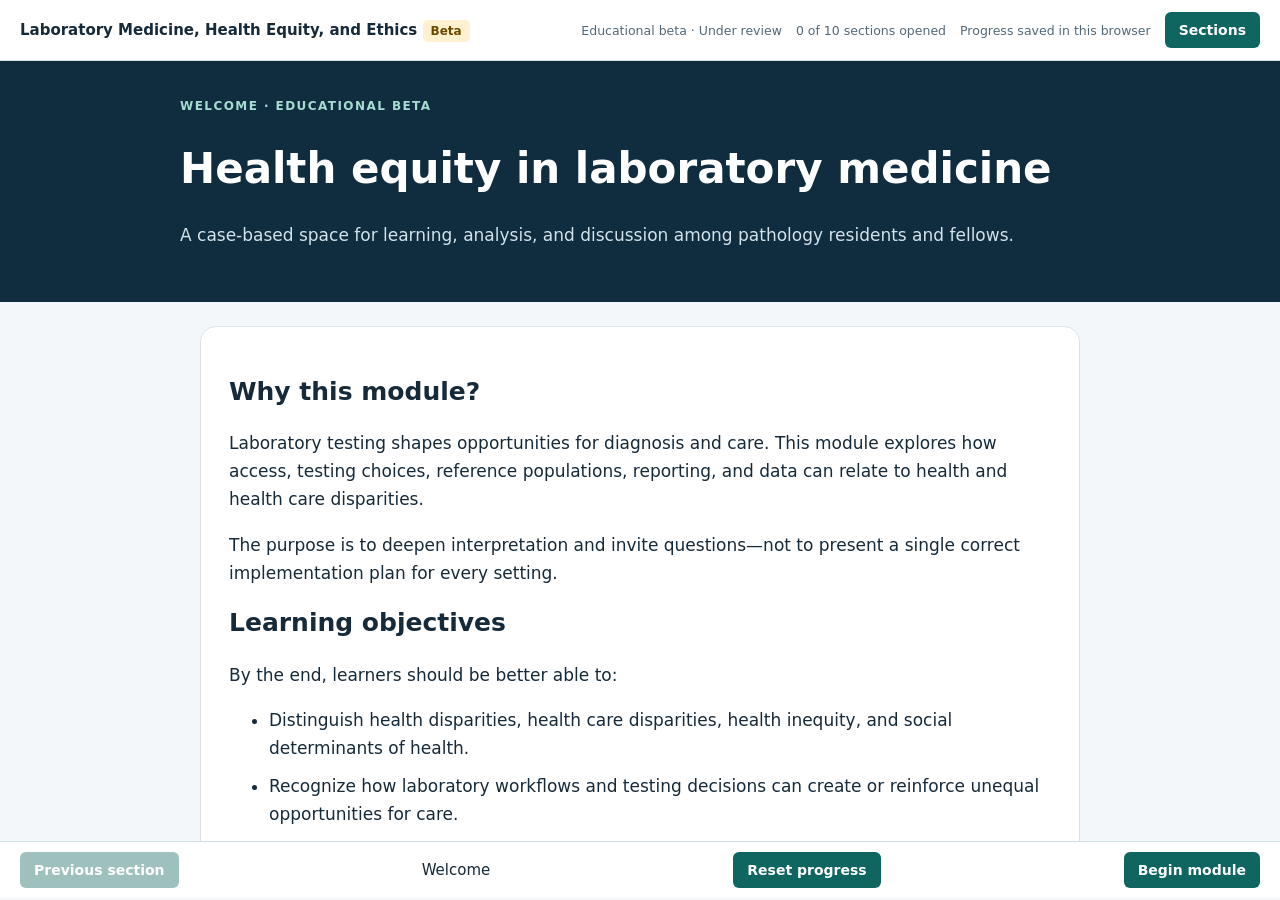
==== commit 9c2ff883: "Refine equity cases, add application exercises, and save learner progress" ====
--- a/docs/index.html
+++ b/docs/index.html
@@ -1 +1,70 @@
-<!doctype html><html lang="en"><meta charset="utf-8"><meta name="viewport" content="width=device-width,initial-scale=1"><title>Laboratory medicine · Health equity module preview</title><style>*{box-sizing:border-box}body{margin:0;background:#f4f7fa;color:#172a3a;font:15px system-ui,sans-serif}.bar{display:flex;align-items:center;gap:14px;padding:12px 20px;background:white;border-bottom:1px solid #d3e0e6;flex-wrap:wrap}.bar strong{margin-right:auto}button{background:#0f655f;color:white;border:0;border-radius:6px;padding:10px 14px;font:600 14px system-ui;cursor:pointer}button:disabled{opacity:.4}button:focus-visible{outline:3px solid #c48513;outline-offset:2px}#menu{padding:16px;display:grid;grid-template-columns:repeat(auto-fit,minmax(190px,1fr));gap:8px;background:#eaf2f5}#menu button{background:white;color:#173749;border:1px solid #c5d2db;text-align:left}#menu button[aria-current=true]{background:#0f655f;color:white}iframe{display:block;width:100%;height:calc(100vh - 120px);border:0;background:#f4f7fa}.bottom{display:flex;justify-content:space-between;align-items:center;gap:12px;padding:10px 20px;background:white;border-top:1px solid #d3e0e6}[hidden]{display:none!important}small{color:#526879}@media(max-width:600px){iframe{height:calc(100vh - 160px)}.bar{padding:10px}.bottom{padding:10px}}</style><div class="bar"><strong>Laboratory Medicine, Health Equity, and Ethics <span style="font-size:12px;background:#fff0cf;color:#694b00;padding:4px 8px;border-radius:5px">Beta</span></strong><small>Educational beta · Under review</small><small id="visited"></small><button id="toggle" type="button">Sections</button></div><nav id="menu" hidden aria-label="Module sections"></nav><main id="frames"></main><footer class="bottom"><button id="previous">Previous section</button><span id="position"></span><button id="next">Next section</button></footer><script>const sections=[{"label":"Welcome","html":"<!doctype html><html lang=\"en\"><meta charset=\"utf-8\"><meta name=\"viewport\" content=\"width=device-width,initial-scale=1\"><title>Welcome · Health equity in laboratory medicine<\/title><style>*{box-sizing:border-box}body{margin:0;background:#f4f7fa;color:#172a3a;font:17px/1.65 system-ui,sans-serif}header{background:#102d40;color:white;padding:36px max(24px,calc((100vw - 920px)/2))}header p{color:#d1e2eb}h1{font-size:clamp(28px,4vw,42px);line-height:1.15}h2{font-size:25px;line-height:1.3}main{max-width:920px;margin:24px auto;padding:0 20px 30px}.card{background:white;border:1px solid #dbe3e9;border-radius:16px;padding:28px;margin:20px 0}.eyebrow{font-size:12px;letter-spacing:.12em;text-transform:uppercase;color:#a7dcd1;font-weight:750}li{margin:10px 0}.note{border-left:4px solid #0f655f;padding-left:18px}small{font-size:14px;color:#526879}@media(max-width:600px){header{padding:28px 20px}.card{padding:20px}}<\/style><header><div class=\"eyebrow\">Welcome · Educational beta<\/div><h1>Health equity in laboratory medicine<\/h1><p>A case-based space for learning, analysis, and discussion among pathology residents and fellows.<\/p><\/header><main><section class=\"card\"><h2>Why this module?<\/h2><p>Laboratory testing shapes opportunities for diagnosis and care. This module explores how access, testing choices, reference populations, reporting, and data can relate to health and health care disparities.<\/p><p>The purpose is to deepen interpretation and invite questions—not to present a single correct implementation plan for every setting.<\/p><h2>Learning objectives<\/h2><p>By the end, learners should be better able to:<\/p><ul><li>Distinguish health disparities, health care disparities, health inequity, and social determinants of health.<\/li><li>Recognize how laboratory workflows and testing decisions can create or reinforce unequal opportunities for care.<\/li><li>Interpret case findings alongside published evidence, including what each does and does not establish.<\/li><li>Discuss how pathologists can help clinicians understand test utility, limitations, and the implications of laboratory data.<\/li><\/ul><\/section><section class=\"card\"><h2>About the author and AI assistance<\/h2><p>This module was developed by a clinical pathology resident exploring how laboratory medicine relates to health equity. It is a learning project intended to support critical analysis, discussion, and further inquiry. Feedback from learners and colleagues is welcome.<\/p><p>AI tools assisted with drafting, editing, organizing the material, and building the site. The content may contain errors or omissions; references are provided so readers can explore the evidence and evaluate the interpretations.<\/p><h2>Understanding the cases and evidence<\/h2><p>Cases, patients, local workflows, and numerical examples are fictional unless explicitly identified as published findings with a citation.<\/p><p>Explanations draw on studies, professional guidance, and conceptual sources. References support the accompanying claims, rather than every detail of a fictional scenario. Findings should be understood within the populations and settings studied.<\/p><p>Corresponding references appear in answer explanations and case evidence notes, with optional further reading at the end.<\/p><p class=\"note\">This educational beta does not replace current guidance or patient-specific professional judgment. Corrections, alternative interpretations, and thoughtful critique are welcome.<\/p><\/section><section class=\"card\"><h2>Using the module<\/h2><p>Choose an answer, reveal the explanation, and explore the evidence. There is no timer or passing score. The Sections menu lets you move between topics; answers remain while this page stays open and reset on refresh.<\/p><p><strong>Select “Begin module” below to start.<\/strong><\/p><small>Welcome and disclosure updated October 4, 2026.<\/small><\/section><\/main><\/html>"},{"label":"1 · Foundations","html":"<!doctype html><html lang=\"en\"><meta charset=\"utf-8\"><meta name=\"viewport\" content=\"width=device-width,initial-scale=1\"><title>Health equity · Foundations preview<\/title><style>*{box-sizing:border-box}body{margin:0;background:#f4f7fa;color:#172a3a;font:17px/1.65 system-ui,sans-serif}header{background:#102d40;color:white;padding:36px max(24px,calc((100vw - 920px)/2))}header p{color:#d1e2eb;max-width:760px;margin:8px 0}.eyebrow{font-size:12px;font-weight:750;letter-spacing:.12em;text-transform:uppercase;color:#35716f}header .eyebrow{color:#a7dcd1}h1{font-size:clamp(28px,4vw,42px);line-height:1.15;margin:12px 0}h2{font-size:29px;line-height:1.25}h3{font-size:21px}main{max-width:920px;margin:24px auto;padding:0 20px}.tabs{display:flex;gap:8px;flex-wrap:wrap;margin:22px 0}.tabs button{background:white;color:#173749;border:1px solid #c5d2db}.tabs button[aria-current=true]{background:#0f655f;color:white;border-color:#0f655f}.panel{background:white;border:1px solid #dbe3e9;border-radius:16px;padding:32px;box-shadow:0 8px 30px #112d4008}p{margin:14px 0}a{color:#006f80}table{border-collapse:collapse;width:100%;font-size:15px}th,td{padding:14px;border-bottom:1px solid #dce5eb;text-align:left}th{background:#eaf3f4}.table-wrap{overflow:auto;margin:20px 0}.question{border-top:2px solid #c6e0db;margin-top:30px;padding-top:16px}fieldset{border:0;padding:0;margin:18px 0}label{display:flex;align-items:flex-start;gap:12px;padding:14px;margin:9px 0;background:#f5f8fa;border:1px solid #d5e0e6;border-radius:8px;cursor:pointer}input{margin-top:7px;accent-color:#0f655f}label:has(input:checked){background:#e5f3ef;border-color:#0f655f}button{background:#0f655f;color:white;border:0;border-radius:7px;padding:12px 18px;font:650 15px system-ui;cursor:pointer}button:disabled{opacity:.45;cursor:default}button:focus-visible,select:focus-visible,a:focus-visible{outline:3px solid #c48513;outline-offset:3px}.feedback,.match-feedback{background:#edf6f2;border-left:4px solid #0f655f;padding:16px 20px;margin:20px 0}.verdict{font-weight:700}details{margin:20px 0;padding:14px 18px;background:#f0f5f8;border-radius:8px}summary{cursor:pointer;font-weight:650}select{display:block;width:100%;padding:12px;font:inherit;border:1px solid #bcced8;border-radius:7px}.match label{background:none;border:0;padding:0;margin:20px 0 6px}.nav{display:flex;justify-content:space-between;align-items:center;margin:22px 0}.sr{position:absolute;width:1px;height:1px;overflow:hidden;clip:rect(0,0,0,0)}[hidden]{display:none!important}.footer{font-size:13px;color:#526879}@media(max-width:600px){.panel{padding:20px}header{padding:28px 20px}}.answer-sources{margin-top:18px;padding-top:12px;border-top:1px solid #b9d4cc}.answer-sources ul{padding-left:22px}.answer-sources small{font-size:14px;line-height:1.55}<\/style><header><div class=\"eyebrow\">Laboratory medicine · Section 1 preview<\/div><h1>From health disparities<br>to health equity<\/h1><p>Explore what laboratory data reveal, what they leave out, and where pathologists can contribute.<\/p><\/header><main><nav class=\"tabs\" aria-label=\"Foundation beats\"><button type=\"button\" aria-current=\"true\">1. Observe<\/button><button type=\"button\" aria-current=\"false\">2. Define<\/button><button type=\"button\" aria-current=\"false\">3. Trace<\/button><button type=\"button\" aria-current=\"false\">4. Interpret<\/button><button type=\"button\" aria-current=\"false\">5. Contribute<\/button><\/nav><section class=\"panel\" id=\"beat0\" ><div class=\"eyebrow\">Beat 1 of 5<\/div><h2>What did we observe?<\/h2><p>During a laboratory quality review, your team examines completion of outpatient fecal immunochemical testing (FIT), a stool-based colorectal cancer screening test, after a kit is ordered.<\/p>\n<div class=\"table-wrap\"><table><tr><th>Patient population<\/th><th>FIT completed<\/th><\/tr><tr><td>Patients living in neighborhoods with lower area-level socioeconomic deprivation<\/td><td>82%<\/td><\/tr><tr><td>Patients living in neighborhoods with higher area-level socioeconomic deprivation<\/td><td>64%<\/td><\/tr><\/table><\/div>\n<p><strong>Illustrative fictional data.<\/strong> The difference persists across several months.<\/p>\n<form class=\"question\" data-key=\"A\"><h3>Question 1<\/h3><p>Which interpretation is best supported by the FIT completion data?<\/p><fieldset><legend class=\"sr\">Choose an answer<\/legend><label><input type=\"radio\" name=\"q1\" value=\"A\"><span><b>A<\/b> The groups differ in completion of a health care process; the data do not establish the cause or subsequent health outcomes.<\/span><\/label><label><input type=\"radio\" name=\"q1\" value=\"B\"><span><b>B<\/b> Patients in higher-deprivation neighborhoods are more likely to develop colorectal cancer.<\/span><\/label><label><input type=\"radio\" name=\"q1\" value=\"C\"><span><b>C<\/b> Patients in higher-deprivation neighborhoods have less opportunity to complete screening.<\/span><\/label><label><input type=\"radio\" name=\"q1\" value=\"D\"><span><b>D<\/b> The clinics serving higher-deprivation neighborhoods provide lower-quality care.<\/span><\/label><\/fieldset><button type=\"submit\">Reveal explanation<\/button><div class=\"feedback\" hidden><p class=\"verdict\"><\/p><p><strong>Best answer: A.<\/strong> The dashboard measures testing completion. It does not directly measure opportunity, explain the difference, or establish differences in cancer outcomes. These possibilities may matter, but they require additional information.\n<\/p><div class=\"answer-sources\"><p><strong>References for this explanation<\/strong><\/p><ul><li><a href=\"https://www.nimhd.nih.gov/about/what-are-health-disparities\" target=\"_blank\" rel=\"noopener\">NIMHD — What Are Health Disparities?<\/a><\/li><li><a href=\"https://www.who.int/health-topics/health-equity\" target=\"_blank\" rel=\"noopener\">WHO — Health equity<\/a><\/li><li><a href=\"https://www.who.int/news-room/fact-sheets/detail/social-determinants-of-health\" target=\"_blank\" rel=\"noopener\">WHO — Social determinants of health<\/a><\/li><\/ul><p><small>Conceptual sources support the interpretation; the FIT data and local observations are fictional teaching examples.<\/small><\/p><\/div><\/div><\/form><\/section><section class=\"panel\" id=\"beat1\" hidden><div class=\"eyebrow\">Beat 2 of 5<\/div><h2>Where does laboratory care fit?<\/h2><p>Health and health care disparities are documented across populations and settings. Laboratory medicine is part of the care pathway in which these disparities can arise: who is offered testing, whether collection and return are feasible, and how results are interpreted and followed up.<\/p>\n<p>The FIT dashboard gives us a starting point for understanding a difference in completion. Its importance does not depend on already knowing its full explanation. The central distinction is between identifying a pattern and understanding the processes that contribute to it.<\/p>\n<h3>Match the concept<\/h3>\n<p>Match each statement to <strong>health disparity<\/strong>, <strong>health care disparity<\/strong>, <strong>health inequity<\/strong>, or <strong>social determinants of health<\/strong>. The examples are illustrative, not findings from the FIT dashboard.<\/p>\n<form class=\"match\"><fieldset><legend>Match each statement to its main emphasis<\/legend><label for=\"match0\">Colorectal cancer mortality is higher in one population than another.<\/label><select id=\"match0\" required data-key=\"0\"><option value=\"\">Select a concept<\/option><option value=\"0\">Health disparity<\/option><option value=\"1\">Health care disparity<\/option><option value=\"2\">Health inequity<\/option><option value=\"3\">Social determinants of health<\/option><\/select><label for=\"match1\">Completion of follow-up colonoscopy after a positive FIT is lower in one population than another.<\/label><select id=\"match1\" required data-key=\"1\"><option value=\"\">Select a concept<\/option><option value=\"0\">Health disparity<\/option><option value=\"1\">Health care disparity<\/option><option value=\"2\">Health inequity<\/option><option value=\"3\">Social determinants of health<\/option><\/select><label for=\"match2\">An avoidable difference in health outcomes is understood to reflect unfair conditions.<\/label><select id=\"match2\" required data-key=\"2\"><option value=\"\">Select a concept<\/option><option value=\"0\">Health disparity<\/option><option value=\"1\">Health care disparity<\/option><option value=\"2\">Health inequity<\/option><option value=\"3\">Social determinants of health<\/option><\/select><label for=\"match3\">Housing, working conditions, and access to transportation shape opportunities for health and care.<\/label><select id=\"match3\" required data-key=\"3\"><option value=\"\">Select a concept<\/option><option value=\"0\">Health disparity<\/option><option value=\"1\">Health care disparity<\/option><option value=\"2\">Health inequity<\/option><option value=\"3\">Social determinants of health<\/option><\/select><\/fieldset><button type=\"submit\">Reveal matches<\/button><div class=\"match-feedback\" hidden><\/div><\/form>\n<p>These concepts overlap. Social conditions can contribute to differences in care and health outcomes, and some disparities reflect inequities. Definitions also vary across sources; the matches identify each statement&#x27;s main emphasis.<\/p>\n<p><strong>In the FIT case:<\/strong> Completion is a health care process. The dashboard does not directly measure cancer incidence or mortality. The gap deserves attention while its contributing processes remain uncertain.<\/p>\n<p><strong>Health care equity<\/strong> describes a fair opportunity to access, receive, and benefit from appropriate, high-quality care without unfair barriers.<\/p>\n<form class=\"question\" data-key=\"B\"><h3>Question 2<\/h3><p>Which additional finding would most strengthen the interpretation that the completion gap reflects a health care inequity?<\/p><fieldset><legend class=\"sr\">Choose an answer<\/legend><label><input type=\"radio\" name=\"q2\" value=\"A\"><span><b>A<\/b> Both groups receive the same FIT kit and written instructions.<\/span><\/label><label><input type=\"radio\" name=\"q2\" value=\"B\"><span><b>B<\/b> Patients at lower-completion clinics report that specimen-return options are difficult to use or collection instructions are unclear, and workflow data link those barriers to incomplete testing.<\/span><\/label><label><input type=\"radio\" name=\"q2\" value=\"C\"><span><b>C<\/b> The gap remains similar when the dashboard is repeated the following year.<\/span><\/label><label><input type=\"radio\" name=\"q2\" value=\"D\"><span><b>D<\/b> FIT results have comparable analytical accuracy in both groups.<\/span><\/label><\/fieldset><button type=\"submit\">Reveal explanation<\/button><div class=\"feedback\" hidden><p class=\"verdict\"><\/p><p><strong>Best answer: B.<\/strong> It connects the completion gap to barriers in how collection and return are organized or communicated. Persistence alone does not explain the gap, identical materials do not establish equal access, and analytical accuracy does not describe who can complete testing. This finding strengthens an interpretation of inequity without proving that these barriers explain the entire difference. The concern is the fit between the service and patients&#x27; needs, rather than an assumed limitation of a population.\n<\/p><div class=\"answer-sources\"><p><strong>References for this explanation<\/strong><\/p><ul><li><a href=\"https://www.nimhd.nih.gov/about/what-are-health-disparities\" target=\"_blank\" rel=\"noopener\">NIMHD — What Are Health Disparities?<\/a><\/li><li><a href=\"https://www.who.int/health-topics/health-equity\" target=\"_blank\" rel=\"noopener\">WHO — Health equity<\/a><\/li><li><a href=\"https://www.who.int/news-room/fact-sheets/detail/social-determinants-of-health\" target=\"_blank\" rel=\"noopener\">WHO — Social determinants of health<\/a><\/li><\/ul><p><small>Conceptual sources support the interpretation; the FIT data and local observations are fictional teaching examples.<\/small><\/p><\/div><\/div><\/form>\n<details><summary>Evidence and definitions<\/summary><p>Conceptual sources: <a href=\"https://www.nimhd.nih.gov/about/what-are-health-disparities\" target=\"_blank\" rel=\"noopener\">NIMHD — What Are Health Disparities?<\/a> (2026), <a href=\"https://www.who.int/health-topics/health-equity\" target=\"_blank\" rel=\"noopener\">WHO — Health equity<\/a>, and <a href=\"https://www.who.int/news-room/fact-sheets/detail/social-determinants-of-health\" target=\"_blank\" rel=\"noopener\">WHO — Social determinants of health<\/a> (2025). The matching activity uses working distinctions for this lesson, rather than claiming that every source separates these terms identically. NIMHD also includes differences in care among its disparity measures.<\/p><\/details><\/section><section class=\"panel\" id=\"beat2\" hidden><div class=\"eyebrow\">Beat 3 of 5<\/div><h2>What happened before and after the specimen?<\/h2><p>A valid result depends on more than an assay working correctly. For FIT, a patient needs an opportunity to access screening, receive an offer or order, obtain a kit, collect and return a specimen, and receive appropriate interpretation and follow-up.<\/p>\n<p>Social determinants of health are the conditions in which people live, learn, work, and age, together with broader forces shaping those conditions. Structural determinants include institutional, economic, and policy arrangements shaping those opportunities.<\/p>\n<p>In this fictional case, clinic hours, collection instructions, return options, or missing outside-system testing are possible explanations. None has been demonstrated by the opening dashboard.<\/p>\n<details>\n<summary>What else can shape the diagnostic journey?<\/summary>\n<p>Relevant conditions may include insurance coverage and cost, preferred language and available language services, disability and accessibility, housing, working conditions and paid leave, caregiving, digital access, and availability of clinical services. Institutional policies and broader financing or eligibility rules can shape these conditions. Incarceration and immigration-related policies may also affect access and continuity of care.<\/p>\n<p>These are possible influences, not assumptions about an individual or explanations established by a demographic category. Their relevance depends on the patient, setting, and diagnostic pathway.<\/p>\n<\/details>\n<p><strong>Optional reflection:<\/strong> Where could a patient leave this pathway without ever appearing among the specimens received by the laboratory?<\/p>\n<p><strong>Discussion:<\/strong> Before an order, before obtaining a kit, or before specimen return. A dataset of received specimens cannot describe everyone who might have benefited from testing.<\/p><\/section><section class=\"panel\" id=\"beat3\" hidden><div class=\"eyebrow\">Beat 4 of 5<\/div><h2>What does the category leave out?<\/h2><p>The 64% completion rate describes a group, not every person in it. An area-level deprivation measure does not establish an individual patient&#x27;s income, circumstances, understanding, or behavior. People within the category may have very different experiences.<\/p>\n<form class=\"question\" data-key=\"A\"><h3>Question 3<\/h3><p>A patient&#x27;s address falls within the higher-deprivation category. What does the group completion rate establish about that patient?<\/p><fieldset><legend class=\"sr\">Choose an answer<\/legend><label><input type=\"radio\" name=\"q3\" value=\"A\"><span><b>A<\/b> The group pattern provides context, but does not establish this patient&#x27;s circumstances.<\/span><\/label><label><input type=\"radio\" name=\"q3\" value=\"B\"><span><b>B<\/b> The patient faces the same barriers as most people in the category.<\/span><\/label><label><input type=\"radio\" name=\"q3\" value=\"C\"><span><b>C<\/b> The category has no useful role in understanding testing patterns.<\/span><\/label><label><input type=\"radio\" name=\"q3\" value=\"D\"><span><b>D<\/b> The patient probably cannot understand the collection instructions.<\/span><\/label><\/fieldset><button type=\"submit\">Reveal explanation<\/button><div class=\"feedback\" hidden><p class=\"verdict\"><\/p><p><strong>Best answer: A.<\/strong> Grouping can reveal patterns while leaving important individual and within-group variation unknown.\n<\/p><div class=\"answer-sources\"><p><strong>References for this explanation<\/strong><\/p><ul><li><a href=\"https://www.nimhd.nih.gov/about/what-are-health-disparities\" target=\"_blank\" rel=\"noopener\">NIMHD — What Are Health Disparities?<\/a><\/li><li><a href=\"https://www.who.int/health-topics/health-equity\" target=\"_blank\" rel=\"noopener\">WHO — Health equity<\/a><\/li><li><a href=\"https://www.who.int/news-room/fact-sheets/detail/social-determinants-of-health\" target=\"_blank\" rel=\"noopener\">WHO — Social determinants of health<\/a><\/li><\/ul><p><small>Conceptual sources support the interpretation; the FIT data and local observations are fictional teaching examples.<\/small><\/p><\/div><\/div><\/form><\/section><section class=\"panel\" id=\"beat4\" hidden><div class=\"eyebrow\">Beat 5 of 5<\/div><h2>What can the pathologist contribute?<\/h2><p>The laboratory can perform FIT accurately while some people never obtain or return a kit, or never receive follow-up after a result. Laboratory teams contribute knowledge about how testing is designed, performed, and reported. Their authority and opportunities to contribute vary by setting.<\/p>\n<div class=\"table-wrap\"><table><tr><th>Relationship to the issue<\/th><th>Examples<\/th><\/tr><tr><td>Direct responsibility within the laboratory<\/td><td>Specimen acceptance criteria, assay performance, and reporting design<\/td><\/tr><tr><td>Influence through shared workflows<\/td><td>Collection instructions, specimen-return arrangements, and ordering pathways<\/td><\/tr><tr><td>Contribution through partnership<\/td><td>Discussions with clinical teams, patients, informatics colleagues, and community partners about access and follow-up<\/td><\/tr><\/table><\/div>\n<p>These roles can overlap. Collection instructions, for example, may be managed by the laboratory in one setting and jointly with clinical services in another.<\/p>\n<h3>Evidence across settings<\/h3>\n<p>Published findings can identify questions worth asking locally, but patient populations, resources, and workflows may differ between settings. External evidence can inform understanding without establishing that the same mechanism explains a local gap.<\/p>\n<p><strong>Closing reflection:<\/strong> In the FIT pathway, which part could your laboratory directly shape, and which would require collaboration?<\/p>\n<p><strong>Discussion:<\/strong> More than one response may be reasonable. The aim is to connect laboratory expertise with the relevant workflow and partners, rather than assign every access barrier to the laboratory.<\/p>\n<p>The later QI section develops how changes can improve overall performance while disparities persist.<\/p>\n<h3>Things to keep in mind<\/h3>\n<p class=\"item\"><strong>An observed disparity does not establish its cause.<\/strong> Identifying a pattern matters even while its contributing processes remain uncertain.<\/p>\n<p class=\"item\"><strong>A group average does not describe every individual.<\/strong> Circumstances vary within demographic and geographic categories.<\/p>\n<p class=\"item\"><strong>An accurate result is one part of diagnostic care.<\/strong> Access before testing and interpretation and follow-up afterward also shape its value.<\/p>\n<details><summary>Equity glossary<\/summary>\n<p><strong>Health disparity:<\/strong> A population difference in health status or outcomes, interpreted using the source&#x27;s definition; some definitions emphasize disadvantage and some include differences in care.<\/p>\n<p><strong>Health care disparity:<\/strong> A population difference in access to, use of, or quality of care, interpreted using the source&#x27;s definition and relevant context.<\/p>\n<p><strong>Health inequity:<\/strong> A difference understood as unfair or unjust; definitions often also emphasize avoidability or remediability.<\/p>\n<p><strong>Health equity:<\/strong> Fair opportunity to attain health and receive appropriate care without unfair barriers.<\/p>\n<p><strong>Social determinants of health:<\/strong> Conditions and broader forces shaping how people live and their opportunities for health.<\/p>\n<p><strong>Structural determinants:<\/strong> Broader institutional, economic, political, and social arrangements shaping social position and opportunities.<\/p><\/details><\/section><div class=\"nav\"><button id=\"back\" disabled>Previous beat<\/button><span id=\"position\">Beat 1 of 5<\/span><button id=\"next\">Next beat<\/button><\/div><p class=\"footer\">Review preview · Hypothetical FIT data · No timer or passing score · Progress lasts while this page stays open.<\/p><\/main><script>let current=0;const panels=[...document.querySelectorAll('.panel')],tabs=[...document.querySelectorAll('.tabs button')];function show(i){current=i;panels.forEach((p,n)=>p.hidden=n!==i);tabs.forEach((t,n)=>t.setAttribute('aria-current',n===i));document.querySelector('#back').disabled=i===0;document.querySelector('#next').disabled=i===4;document.querySelector('#position').textContent=`Beat ${i+1} of 5`;panels[i].querySelector('h2').focus();}tabs.forEach((t,i)=>t.onclick=()=>show(i));document.querySelector('#back').onclick=()=>show(current-1);document.querySelector('#next').onclick=()=>show(current+1);document.querySelectorAll('h2').forEach(h=>h.tabIndex=-1);document.querySelectorAll('.question').forEach(f=>f.onsubmit=e=>{e.preventDefault();const choice=f.querySelector('input:checked');if(!choice){f.querySelector('input').focus();return;}const box=f.querySelector('.feedback');box.hidden=false;box.setAttribute('role','status');box.querySelector('.verdict').textContent=choice.value===f.dataset.key?'Your answer matches the best-supported interpretation.':'Consider the best-supported interpretation below.';});document.querySelector('.match').onsubmit=e=>{e.preventDefault();const f=e.currentTarget,box=f.querySelector('.match-feedback');box.hidden=false;box.setAttribute('role','status');const terms=['Health disparity','Health care disparity','Health inequity','Social determinants of health'];const definitions=['A population difference in health status or outcomes.','A population difference in access to, use of, or quality of care.','A health difference understood as unfair or unjust.','Living conditions and broader forces shaping opportunities for health.'];box.innerHTML=[...f.querySelectorAll('select')].map((s,i)=>`<p><strong>${i+1}. ${terms[i]}<\/strong> — ${s.value==i?'Your match agrees.':'Review this distinction.'} ${definitions[i]}<\/p>`).join('');};<\/script><\/html>"},{"label":"2 · Diagnostic journey","html":"<!doctype html><html lang=\"en\"><meta charset=\"utf-8\"><meta name=\"viewport\" content=\"width=device-width,initial-scale=1\"><title>Health equity · Diagnostic journey preview<\/title><style>*{box-sizing:border-box}body{margin:0;background:#f4f7fa;color:#172a3a;font:17px/1.65 system-ui,sans-serif}header{background:#102d40;color:white;padding:36px max(24px,calc((100vw - 920px)/2))}header p{color:#d1e2eb;max-width:760px;margin:8px 0}.eyebrow{font-size:12px;font-weight:750;letter-spacing:.12em;text-transform:uppercase;color:#35716f}header .eyebrow{color:#a7dcd1}h1{font-size:clamp(28px,4vw,42px);line-height:1.15;margin:12px 0}h2{font-size:29px;line-height:1.25}h3{font-size:21px}main{max-width:920px;margin:24px auto;padding:0 20px}.tabs{display:flex;gap:8px;flex-wrap:wrap;margin:22px 0}.tabs button{background:white;color:#173749;border:1px solid #c5d2db}.tabs button[aria-current=true]{background:#0f655f;color:white;border-color:#0f655f}.panel{background:white;border:1px solid #dbe3e9;border-radius:16px;padding:32px;box-shadow:0 8px 30px #112d4008}p{margin:14px 0}a{color:#006f80}table{border-collapse:collapse;width:100%;font-size:15px}th,td{padding:14px;border-bottom:1px solid #dce5eb;text-align:left}th{background:#eaf3f4}.table-wrap{overflow:auto;margin:20px 0}.question{border-top:2px solid #c6e0db;margin-top:30px;padding-top:16px}fieldset{border:0;padding:0;margin:18px 0}label{display:flex;align-items:flex-start;gap:12px;padding:14px;margin:9px 0;background:#f5f8fa;border:1px solid #d5e0e6;border-radius:8px;cursor:pointer}input{margin-top:7px;accent-color:#0f655f}label:has(input:checked){background:#e5f3ef;border-color:#0f655f}button{background:#0f655f;color:white;border:0;border-radius:7px;padding:12px 18px;font:650 15px system-ui;cursor:pointer}button:disabled{opacity:.45;cursor:default}button:focus-visible,select:focus-visible,a:focus-visible{outline:3px solid #c48513;outline-offset:3px}.feedback,.match-feedback{background:#edf6f2;border-left:4px solid #0f655f;padding:16px 20px;margin:20px 0}.verdict{font-weight:700}details{margin:20px 0;padding:14px 18px;background:#f0f5f8;border-radius:8px}summary{cursor:pointer;font-weight:650}select{display:block;width:100%;padding:12px;font:inherit;border:1px solid #bcced8;border-radius:7px}.match label{background:none;border:0;padding:0;margin:20px 0 6px}.nav{display:flex;justify-content:space-between;align-items:center;margin:22px 0}.sr{position:absolute;width:1px;height:1px;overflow:hidden;clip:rect(0,0,0,0)}[hidden]{display:none!important}.footer{font-size:13px;color:#526879}@media(max-width:600px){.panel{padding:20px}header{padding:28px 20px}}.answer-sources{margin-top:18px;padding-top:12px;border-top:1px solid #b9d4cc}.answer-sources ul{padding-left:22px}.answer-sources small{font-size:14px;line-height:1.55}<\/style><header><div class=\"eyebrow\">Laboratory medicine · Section 2 preview<\/div><h1>The diagnostic journey<\/h1><p>Follow the testing pathway beyond the specimens that reach the laboratory.<\/p><\/header><main><section class=\"panel\"><div class=\"eyebrow\">Section 2 · Step 1 of 3<\/div><h2>Who becomes visible in laboratory data?<\/h2><p><strong>All counts and subgroup patterns in this case are hypothetical.<\/strong><\/p>\n<p>A community sexual-health program offers home-collection kits for chlamydia and gonorrhea testing, using a collection system authorized for that setting. Its laboratory reports excellent specimen acceptance and turnaround time. The program also tracks earlier steps:<\/p>\n<div class=\"table-wrap\"><table><tr><th>Step<\/th><th>Patients<\/th><\/tr><tr><td>Requested a kit<\/td><td>200<\/td><\/tr><tr><td>Kit dispatched<\/td><td>180<\/td><\/tr><tr><td>Specimen received by the laboratory<\/td><td>110<\/td><\/tr><tr><td>Valid result reported<\/td><td>106<\/td><\/tr><\/table><\/div>\n<p>Dispatch does not establish that a kit was received.<\/p><p><strong>Additional context:<\/strong> In this fictional program, written collection and return instructions are available only in English, although some patients prefer another language. Telephone assistance is available only during weekday work hours. These service features may matter to completion; the aggregate counts do not establish their effect or identify which patients encountered them.<\/p><form class=\"question\" data-key=\"B\" data-number=\"1\"><h3>Question 1<\/h3><p>What is the most important limitation of judging this program using laboratory acceptance and turnaround time alone?<\/p><fieldset><legend class=\"sr\">Choose an answer<\/legend><label><input type=\"radio\" required name=\"q1\" value=\"A\"><span><b>A<\/b> The difference between kits dispatched and specimens received establishes that home collection is unsuitable for this population.<\/span><\/label><label><input type=\"radio\" required name=\"q1\" value=\"B\"><span><b>B<\/b> Those measures describe patients whose specimens arrived, while leaving earlier losses in the testing pathway largely unexamined.<\/span><\/label><label><input type=\"radio\" required name=\"q1\" value=\"C\"><span><b>C<\/b> High specimen acceptance suggests that patients who did not return a kit probably no longer needed testing.<\/span><\/label><label><input type=\"radio\" required name=\"q1\" value=\"D\"><span><b>D<\/b> Including all kit requests in the acceptance-rate denominator would reveal which barriers prevented completion.<\/span><\/label><\/fieldset><button type=\"submit\">Reveal explanation<\/button><div class=\"feedback\" hidden role=\"status\"><p class=\"verdict\"><\/p><p><strong>Best answer: B.<\/strong> The laboratory can perform well for received specimens while many people never reach that stage. The counts locate incomplete transitions, but do not explain them. If reaching specimen receipt is more difficult for some patients, a dashboard beginning at receipt can conceal unequal access. These aggregate counts alone do not establish whether that occurred.<\/p><div class=\"answer-sources\"><p><strong>References for this explanation<\/strong><\/p><ul><li><a href=\"https://www.accessdata.fda.gov/cdrh_docs/pdf20/DEN200070.pdf\" target=\"_blank\" rel=\"noopener\">FDA — Simple 2 Test authorization<\/a><\/li><li><a href=\"https://doi.org/10.1136/bmjopen-2017-017978\" target=\"_blank\" rel=\"noopener\">Manavi and Hodson — Factors associated with return of STI home sampling kits<\/a><\/li><li><a href=\"https://doi.org/10.1186/s12889-024-19741-x\" target=\"_blank\" rel=\"noopener\">Spence et al. — How does online postal self-sampling shape access to STI testing?<\/a><\/li><\/ul><p><small>These sources concern home sampling and access. The case counts and housing breakdown are hypothetical; the sources do not establish their cause.<\/small><\/p><\/div><\/div><\/form><button id=\"reveal\" hidden style=\"margin-top:20px\">Continue: see the housing breakdown<\/button><div id=\"stage2\" hidden><hr><div class=\"eyebrow\">Step 2 of 3 · New information<\/div><form class=\"question\" data-key=\"A\" data-number=\"2\"><h3>Question 2<\/h3><p>The program links kit requests with laboratory records and compares completion by housing circumstances:<\/p>\n<div class=\"table-wrap\"><table><tr><th>Step<\/th><th>Stable mailing address<\/th><th>Temporary or frequently changing address<\/th><\/tr><tr><td>Requested a kit<\/td><td>100<\/td><td>100<\/td><\/tr><tr><td>Kit dispatched<\/td><td>90<\/td><td>90<\/td><\/tr><tr><td>Specimen received<\/td><td>70<\/td><td>40<\/td><\/tr><tr><td>Valid result reported<\/td><td>68<\/td><td>38<\/td><\/tr><\/table><\/div>\n<p>These fictional categories do not describe everyone&#x27;s circumstances within each group.<\/p>\n<p>Which interpretation is best supported?<\/p><fieldset><legend class=\"sr\">Choose an answer<\/legend><label><input type=\"radio\" required name=\"q2\" value=\"A\"><span><b>A<\/b> Completion differs between the groups, with the largest measured gap emerging between dispatch and specimen receipt; delivery, collection, and return remain possible contributing steps.<\/span><\/label><label><input type=\"radio\" required name=\"q2\" value=\"B\"><span><b>B<\/b> Similar dispatch rates indicate comparable access; the difference mainly concerns patients&#x27; decisions after receiving a kit.<\/span><\/label><label><input type=\"radio\" required name=\"q2\" value=\"C\"><span><b>C<\/b> The lower receipt rate establishes that mailing failures are the main barrier for patients with changing addresses.<\/span><\/label><label><input type=\"radio\" required name=\"q2\" value=\"D\"><span><b>D<\/b> Similar specimen acceptance among returned kits indicates that the program is equitable once collection begins.<\/span><\/label><\/fieldset><button type=\"submit\">Reveal explanation<\/button><div class=\"feedback\" hidden role=\"status\"><p class=\"verdict\"><\/p><p><strong>Best answer: A.<\/strong> The linked data reveal a gap that the laboratory&#x27;s receipt-based dashboard concealed. Dispatch-to-receipt includes kit delivery, collection, packaging, and return. The data do not identify which contributed most.<\/p><div class=\"answer-sources\"><p><strong>References for this explanation<\/strong><\/p><ul><li><a href=\"https://doi.org/10.1136/bmjopen-2017-017978\" target=\"_blank\" rel=\"noopener\">Manavi and Hodson — Factors associated with return of STI home sampling kits<\/a><\/li><li><a href=\"https://doi.org/10.1186/s12889-024-19741-x\" target=\"_blank\" rel=\"noopener\">Spence et al. — How does online postal self-sampling shape access to STI testing?<\/a><\/li><li><a href=\"https://doi.org/10.1371/journal.pmed.1002479\" target=\"_blank\" rel=\"noopener\">Wilson et al. — Internet-accessed STI testing: A randomised controlled trial<\/a><\/li><\/ul><p><small>These sources concern home sampling and access. The case counts and housing breakdown are hypothetical; the sources do not establish their cause.<\/small><\/p><\/div><\/div><\/form><div id=\"ending\" hidden><h3>Shared debrief<\/h3>\n<p>Laboratory records describe an important part of the pathway, but not everyone who sought testing. Linking program and laboratory records makes earlier losses visible; stratifying those transitions can reveal differences in completion.<\/p>\n<p>The pathologist contributes knowledge of specimen requirements, acceptance, and laboratory records. Program staff and patients contribute knowledge of delivery, collection, and return experiences. The case&#x27;s address categories describe circumstances relevant to the workflow, rather than a patient&#x27;s motivation or reliability.<\/p>\n<p><strong>Takeaway: Who reaches the laboratory shapes what laboratory data can show.<\/strong> Good performance among received specimens can coexist with unequal completion earlier in the pathway.<\/p><details><summary>Real-world evidence and case boundaries<\/summary><h3>Real-world basis<\/h3>\n<p><strong>Workflow feasibility:<\/strong> FDA&#x27;s 2023 authorization supports home-collected specimens shipped to a laboratory. It does not establish equitable completion.<\/p>\n<p><strong>Documented completion differences:<\/strong> Manavi and Hodson&#x27;s UK observational study reported return of 3,099 of 5,310 requested kits (58.4%). Kits requested from less deprived neighborhoods were more likely to be returned in adjusted analysis. The design did not establish why patients failed to return kits.<\/p>\n<p><strong>Patient experience:<\/strong> A 2024 qualitative study of 100 service users found that convenience and privacy could facilitate postal testing. Some participants&#x27; living situations made home delivery less private, so collecting a kit elsewhere was preferable. Limited representation of digitally excluded people constrains its applicability.<\/p>\n<p><strong>Benefits and scope:<\/strong> A 2017 London randomized trial increased STI testing uptake with an online postal service (50.0% versus 26.6%). Eligibility required internet access and ability to read English. It does not establish access for excluded populations.<\/p>\n<p><strong>Case boundary:<\/strong> Our counts, address categories, and subgroup gap remain hypothetical. These studies do not directly demonstrate lower return rates among people with temporary or changing addresses. Neighborhood deprivation and housing instability are different measures.<\/p>\n<p>References:<\/p>\n<p class=\"item\"><a href=\"https://www.accessdata.fda.gov/cdrh_docs/pdf20/DEN200070.pdf\" target=\"_blank\" rel=\"noopener\">FDA — Simple 2 Test authorization<\/a>.<\/p>\n<p class=\"item\"><a href=\"https://doi.org/10.1136/bmjopen-2017-017978\" target=\"_blank\" rel=\"noopener\">Manavi and Hodson — Factors associated with return of STI home sampling kits<\/a>. BMJ Open. 2017;7:e017978.<\/p>\n<p class=\"item\"><a href=\"https://doi.org/10.1186/s12889-024-19741-x\" target=\"_blank\" rel=\"noopener\">Spence et al. — How does online postal self-sampling shape access to STI testing?<\/a>. BMC Public Health. 2024;24:2339.<\/p>\n<p class=\"item\"><a href=\"https://doi.org/10.1371/journal.pmed.1002479\" target=\"_blank\" rel=\"noopener\">Wilson et al. — Internet-accessed STI testing: A randomised controlled trial<\/a>. PLOS Medicine. 2017;14:e1002479.<\/p><\/details><button id=\"follow\" type=\"button\">Continue: follow the result beyond the laboratory<\/button><\/div><\/div><\/section><section class=\"panel\" id=\"stage3\" hidden><div class=\"eyebrow\">Step 3 of 3 · Following the result beyond the laboratory<\/div><h2>A reported result is not the end of the pathway<\/h2><p><strong>This local workflow and the patients are fictional.<\/strong><\/p><p>A pathology trainee joins a review of STI testing across a community clinic and a youth correctional facility. Both services use the same laboratory, which meets its reporting target. The community clinic’s usual follow-up pathway asks patients to check their portal or call to arrange care.<\/p><p>In this fictional review, some patients in custody cannot independently use that pathway, and some recently released patients do not have reliable private phone access or a stable address. Other patients can readily receive messages and arrange follow-up. These circumstances vary within each setting; incarceration or housing status alone does not establish an individual’s access.<\/p><form class=\"question\" data-number=\"3\" data-key=\"C\"><h3>Question 3<\/h3><p>What makes this an equity concern beyond the laboratory’s reporting performance?<\/p><fieldset><legend class=\"sr\">Choose an answer<\/legend><label><input type=\"radio\" required name=\"q3\" value=\"A\"><span><b>A<\/b> A shared reporting target establishes comparable opportunity for follow-up, even if communication arrangements differ.<\/span><\/label><label><input type=\"radio\" required name=\"q3\" value=\"B\"><span><b>B<\/b> Patients released before results return can be counted as untreated because the facility cannot document subsequent care.<\/span><\/label><label><input type=\"radio\" required name=\"q3\" value=\"C\"><span><b>C<\/b> A pathway that relies on patients receiving messages and arranging care can create different opportunities to benefit from the same reported result.<\/span><\/label><label><input type=\"radio\" required name=\"q3\" value=\"D\"><span><b>D<\/b> Comparing turnaround time between settings would establish whether communication barriers caused a treatment disparity.<\/span><\/label><\/fieldset><button type=\"submit\">Reveal explanation<\/button><div class=\"feedback\" hidden role=\"status\"><p class=\"verdict\"><\/p><p><strong>Best answer: C.<\/strong> The equity concern is the fit between the follow-up pathway and patients’ access to communication and control over obtaining care. Identical laboratory performance does not establish equal opportunity to benefit. The fictional observations identify a potential mechanism, not a measured treatment disparity. Unknown follow-up is not established absence of treatment.<\/p><div class=\"answer-sources\"><p><strong>Reference for this explanation<\/strong><\/p><p><a href=\"https://wwwnc.cdc.gov/eid/article/30/13/23-0712_article\" target=\"_blank\" rel=\"noopener\">Wolf et al. — Screening for Chlamydia and Gonorrhea in Youth Correctional Facilities, Utah, USA (2024)<\/a><\/p><p><small>The study documents a transition before results returned and unknown treatment after release. It does not establish a follow-up disparity compared with community patients.<\/small><\/p><\/div><\/div><\/form><div id=\"followending\" hidden><details><summary>Real-world basis and limits<\/summary><p>Wolf and colleagues studied screening in 12 Utah youth correctional facilities during October 2021–May 2023. Among youth testing positive for chlamydia, gonorrhea, or both, 25.35% were released before results were known. Those treated in custody received treatment within two days of results. Released youth were referred to local health departments; treatment data after release were unavailable.<\/p><p>This supports examining the transition between a reported result and care. It does not show that released youth went untreated, compare follow-up with community patients, or establish phone or housing barriers as the cause. The communication constraints in this teaching case are fictional.<\/p><p><a href=\"https://wwwnc.cdc.gov/eid/article/30/13/23-0712_article\" target=\"_blank\" rel=\"noopener\">Read the study — Methods and Treatment for Positive Results<\/a><\/p><p><small>Source checked October 4, 2026.<\/small><\/p><\/details><p><strong>Takeaway: Reporting a result and having an opportunity to benefit from it are different outcomes.<\/strong><\/p><p><strong>Reflection:<\/strong> Which parts of the pathway depend on the patient’s resources or freedom to act, and which depend on coordination between institutions?<\/p><\/div><\/section><p class=\"footer\">Review preview · All case counts and housing-related patterns are hypothetical · No timer or passing score.<\/p><\/main><script>document.querySelectorAll('form').forEach(f=>f.onsubmit=e=>{e.preventDefault();let selected=f.querySelector('input:checked');if(!selected)return;let feedback=f.querySelector('.feedback');feedback.hidden=false;feedback.querySelector('.verdict').textContent=selected.value===f.dataset.key?'Your answer matches the best-supported interpretation.':'Consider the best-supported interpretation below.';if(f.dataset.number==='1')document.querySelector('#reveal').hidden=false;else if(f.dataset.number==='2')document.querySelector('#ending').hidden=false;else document.querySelector('#followending').hidden=false;});document.querySelector('#reveal').onclick=e=>{document.querySelector('#stage2').hidden=false;e.currentTarget.hidden=true;document.querySelector('#stage2').scrollIntoView({behavior:'smooth',block:'start'});};document.querySelector('#follow').onclick=e=>{document.querySelector('#stage3').hidden=false;e.currentTarget.hidden=true;document.querySelector('#stage3').scrollIntoView({behavior:'smooth',block:'start'});};<\/script><\/html>"},{"label":"3 · NGS access","html":"<!doctype html><html lang=\"en\"><meta charset=\"utf-8\"><meta name=\"viewport\" content=\"width=device-width,initial-scale=1\"><title>Health equity · Diagnostic journey preview<\/title><style>*{box-sizing:border-box}body{margin:0;background:#f4f7fa;color:#172a3a;font:17px/1.65 system-ui,sans-serif}header{background:#102d40;color:white;padding:36px max(24px,calc((100vw - 920px)/2))}header p{color:#d1e2eb;max-width:760px;margin:8px 0}.eyebrow{font-size:12px;font-weight:750;letter-spacing:.12em;text-transform:uppercase;color:#35716f}header .eyebrow{color:#a7dcd1}h1{font-size:clamp(28px,4vw,42px);line-height:1.15;margin:12px 0}h2{font-size:29px;line-height:1.25}h3{font-size:21px}main{max-width:920px;margin:24px auto;padding:0 20px}.tabs{display:flex;gap:8px;flex-wrap:wrap;margin:22px 0}.tabs button{background:white;color:#173749;border:1px solid #c5d2db}.tabs button[aria-current=true]{background:#0f655f;color:white;border-color:#0f655f}.panel{background:white;border:1px solid #dbe3e9;border-radius:16px;padding:32px;box-shadow:0 8px 30px #112d4008}p{margin:14px 0}a{color:#006f80}table{border-collapse:collapse;width:100%;font-size:15px}th,td{padding:14px;border-bottom:1px solid #dce5eb;text-align:left}th{background:#eaf3f4}.table-wrap{overflow:auto;margin:20px 0}.question{border-top:2px solid #c6e0db;margin-top:30px;padding-top:16px}fieldset{border:0;padding:0;margin:18px 0}label{display:flex;align-items:flex-start;gap:12px;padding:14px;margin:9px 0;background:#f5f8fa;border:1px solid #d5e0e6;border-radius:8px;cursor:pointer}input{margin-top:7px;accent-color:#0f655f}label:has(input:checked){background:#e5f3ef;border-color:#0f655f}button{background:#0f655f;color:white;border:0;border-radius:7px;padding:12px 18px;font:650 15px system-ui;cursor:pointer}button:disabled{opacity:.45;cursor:default}button:focus-visible,select:focus-visible,a:focus-visible{outline:3px solid #c48513;outline-offset:3px}.feedback,.match-feedback{background:#edf6f2;border-left:4px solid #0f655f;padding:16px 20px;margin:20px 0}.verdict{font-weight:700}details{margin:20px 0;padding:14px 18px;background:#f0f5f8;border-radius:8px}summary{cursor:pointer;font-weight:650}select{display:block;width:100%;padding:12px;font:inherit;border:1px solid #bcced8;border-radius:7px}.match label{background:none;border:0;padding:0;margin:20px 0 6px}.nav{display:flex;justify-content:space-between;align-items:center;margin:22px 0}.sr{position:absolute;width:1px;height:1px;overflow:hidden;clip:rect(0,0,0,0)}[hidden]{display:none!important}.footer{font-size:13px;color:#526879}@media(max-width:600px){.panel{padding:20px}header{padding:28px 20px}}.answer-sources{margin-top:18px;padding-top:12px;border-top:1px solid #b9d4cc}.answer-sources ul{padding-left:22px}.answer-sources small{font-size:14px;line-height:1.55}<\/style><header><div class=\"eyebrow\">Laboratory medicine · Section 3 preview<\/div><h1>Molecular testing access<\/h1><p>Consider what unequal testing receipt means at different points in care.<\/p><\/header><main><section class=\"panel\"><div class=\"eyebrow\">Section 3 · Step 1 of 2<\/div><h2>Access to diagnostic characterization and its timing<\/h2><p>A 2022 observational study found that, among patients with advanced nonsquamous non–small-cell lung cancer, <strong>29.7% of Black patients versus 36.6% of White patients received NGS testing before first-line therapy<\/strong>.<\/p><form class=\"question\" data-key=\"D\" data-number=\"1\"><h3>Question 1<\/h3><p>A colleague asks, “But both groups received a cancer diagnosis—what diagnostic disparity remains?” Which response best captures the concern?<\/p><fieldset><legend class=\"sr\">Choose an answer<\/legend><label><input type=\"radio\" required name=\"q1\" value=\"A\"><span><b>A<\/b> The difference primarily concerns treatment delivery because the diagnostic process ended when lung cancer was identified.<\/span><\/label><label><input type=\"radio\" required name=\"q1\" value=\"B\"><span><b>B<\/b> The difference suggests that the original cancer diagnoses were less accurate among Black patients.<\/span><\/label><label><input type=\"radio\" required name=\"q1\" value=\"C\"><span><b>C<\/b> A diagnostic disparity would exist only if testing revealed actionable alterations at different rates between the groups.<\/span><\/label><label><input type=\"radio\" required name=\"q1\" value=\"D\"><span><b>D<\/b> The cancer was identified, but molecular characterization was available less often before treatment for Black patients, leaving potentially relevant features of their tumors less fully assessed.<\/span><\/label><\/fieldset><button type=\"submit\">Reveal explanation<\/button><div class=\"feedback\" hidden role=\"status\"><p class=\"verdict\"><\/p><p><strong>Best answer: D.<\/strong> A diagnosis can correctly name the disease while leaving clinically relevant features uncharacterized. Here, the documented disparity concerns receipt of molecular testing before treatment—not demonstrated differences in diagnostic accuracy or the prevalence of actionable alterations. The testing measure does not establish when a completed report became available.<\/p><div class=\"answer-sources\"><p><strong>References for this explanation<\/strong><\/p><ul><li><a href=\"https://pubmed.ncbi.nlm.nih.gov/35737912/\" target=\"_blank\" rel=\"noopener\">Disparities in Biomarker Testing and Clinical Trial Enrollment Among Patients With Lung, Breast, or Colorectal Cancers in the United States<\/a><\/li><\/ul><p><small>See the case evidence note for the population, scope, and limitations of this source. Case interpretation does not establish an individual cause.<\/small><\/p><\/div><\/div><\/form><button id=\"reveal\" hidden style=\"margin-top:20px\">Continue: see testing at any time<\/button><div id=\"stage2\" hidden><hr><div class=\"eyebrow\">Step 2 of 2 · New information<\/div><form class=\"question\" data-key=\"B\" data-number=\"2\"><h3>Question 2<\/h3><p>The study also reported lower NGS testing rates among Black patients <strong>at any time during the study<\/strong>, not only before first-line therapy: <strong>43.8% versus 54.7%<\/strong> among White patients.<\/p>\n<p>Why does distinguishing “before first-line therapy” from “at any time” matter?<\/p><fieldset><legend class=\"sr\">Choose an answer<\/legend><label><input type=\"radio\" required name=\"q2\" value=\"A\"><span><b>A<\/b> Testing completed later establishes that patients had equivalent access to molecular information when treatment began.<\/span><\/label><label><input type=\"radio\" required name=\"q2\" value=\"B\"><span><b>B<\/b> The two measures describe different opportunities: whether testing occurred during the observed period and whether molecular information could inform the initial treatment decision.<\/span><\/label><label><input type=\"radio\" required name=\"q2\" value=\"C\"><span><b>C<\/b> Testing before treatment primarily measures laboratory turnaround time, while testing at any time measures clinicians&#x27; ordering practices.<\/span><\/label><label><input type=\"radio\" required name=\"q2\" value=\"D\"><span><b>D<\/b> The difference between the measures establishes that delayed testing changed treatment outcomes.<\/span><\/label><\/fieldset><button type=\"submit\">Reveal explanation<\/button><div class=\"feedback\" hidden role=\"status\"><p class=\"verdict\"><\/p><p><strong>Best answer: B.<\/strong> Eventually receiving testing is different from having molecular information available at an earlier decision point. An “ever tested” measure can miss unequal opportunities to use information when initial treatment decisions are made. Neither measure alone establishes why testing was absent or delayed, whether results were available when needed, or how treatment outcomes were affected.<\/p><div class=\"answer-sources\"><p><strong>References for this explanation<\/strong><\/p><ul><li><a href=\"https://pubmed.ncbi.nlm.nih.gov/35737912/\" target=\"_blank\" rel=\"noopener\">Disparities in Biomarker Testing and Clinical Trial Enrollment Among Patients With Lung, Breast, or Colorectal Cancers in the United States<\/a><\/li><\/ul><p><small>See the case evidence note for the population, scope, and limitations of this source. Case interpretation does not establish an individual cause.<\/small><\/p><\/div><\/div><\/form><div id=\"ending\" hidden><h3>Shared takeaway<\/h3>\n<p><strong>A diagnosis can be established while access to clinically relevant characterization remains unequal.<\/strong> Access also has a timing dimension: whether testing occurs and when its information becomes available describe different aspects of care.<\/p><p><strong>Access context:<\/strong> Insurance coverage, authorization requirements, and patient cost can be relevant questions when testing is not received. They are not established explanations for the racial differences shown here. A testing-rate comparison alone cannot distinguish financial barriers from ordering, specimen availability, clinical context, or other mechanisms.<\/p><details><summary>Real-world evidence and case boundaries<\/summary><h3>Real-world basis<\/h3>\n<p>The quoted rates come from a retrospective observational analysis of a real-world deidentified database. They document differences in testing receipt in the studied population and period. They do not establish that every untested patient had an actionable alteration, that testing would have changed every treatment decision, or that the observed gap has the same size in every setting today. The colleague&#x27;s question is an educational framing, not a quoted study exchange.<\/p>\n<p>Reference: <a href=\"https://pubmed.ncbi.nlm.nih.gov/35737912/\" target=\"_blank\" rel=\"noopener\">Disparities in Biomarker Testing and Clinical Trial Enrollment Among Patients With Lung, Breast, or Colorectal Cancers in the United States<\/a>. JCO Precision Oncology. 2022;6:e2100427.<\/p><\/details><p class=\"footer\">Section complete. You can revisit either answer above.<\/p><\/div><\/div><\/section><p class=\"footer\">Review preview · Testing rates are published findings; the educational conversation is hypothetical · No timer or passing score.<\/p><\/main><script>document.querySelectorAll('form').forEach(f=>f.onsubmit=e=>{e.preventDefault();let selected=f.querySelector('input:checked');if(!selected)return;let feedback=f.querySelector('.feedback');feedback.hidden=false;feedback.querySelector('.verdict').textContent=selected.value===f.dataset.key?'Your answer matches the best-supported interpretation.':'Consider the best-supported interpretation below.';if(f.dataset.number==='1')document.querySelector('#reveal').hidden=false;else document.querySelector('#ending').hidden=false;});document.querySelector('#reveal').onclick=e=>{document.querySelector('#stage2').hidden=false;e.currentTarget.hidden=true;document.querySelector('#stage2').scrollIntoView({behavior:'smooth',block:'start'});};<\/script><\/html>"},{"label":"4 · Testing eligibility","html":"<!doctype html><html lang=\"en\"><meta charset=\"utf-8\"><meta name=\"viewport\" content=\"width=device-width,initial-scale=1\"><title>Health equity · Testing eligibility preview<\/title><style>*{box-sizing:border-box}body{margin:0;background:#f4f7fa;color:#172a3a;font:17px/1.65 system-ui,sans-serif}header{background:#102d40;color:white;padding:36px max(24px,calc((100vw - 920px)/2))}header p{color:#d1e2eb;max-width:760px;margin:8px 0}.eyebrow{font-size:12px;font-weight:750;letter-spacing:.12em;text-transform:uppercase;color:#35716f}header .eyebrow{color:#a7dcd1}h1{font-size:clamp(28px,4vw,42px);line-height:1.15;margin:12px 0}h2{font-size:29px;line-height:1.25}h3{font-size:21px}main{max-width:920px;margin:24px auto;padding:0 20px}.tabs{display:flex;gap:8px;flex-wrap:wrap;margin:22px 0}.tabs button{background:white;color:#173749;border:1px solid #c5d2db}.tabs button[aria-current=true]{background:#0f655f;color:white;border-color:#0f655f}.panel{background:white;border:1px solid #dbe3e9;border-radius:16px;padding:32px;box-shadow:0 8px 30px #112d4008}p{margin:14px 0}a{color:#006f80}table{border-collapse:collapse;width:100%;font-size:15px}th,td{padding:14px;border-bottom:1px solid #dce5eb;text-align:left}th{background:#eaf3f4}.table-wrap{overflow:auto;margin:20px 0}.question{border-top:2px solid #c6e0db;margin-top:30px;padding-top:16px}fieldset{border:0;padding:0;margin:18px 0}label{display:flex;align-items:flex-start;gap:12px;padding:14px;margin:9px 0;background:#f5f8fa;border:1px solid #d5e0e6;border-radius:8px;cursor:pointer}input{margin-top:7px;accent-color:#0f655f}label:has(input:checked){background:#e5f3ef;border-color:#0f655f}button{background:#0f655f;color:white;border:0;border-radius:7px;padding:12px 18px;font:650 15px system-ui;cursor:pointer}button:disabled{opacity:.45;cursor:default}button:focus-visible,select:focus-visible,a:focus-visible{outline:3px solid #c48513;outline-offset:3px}.feedback,.match-feedback{background:#edf6f2;border-left:4px solid #0f655f;padding:16px 20px;margin:20px 0}.verdict{font-weight:700}details{margin:20px 0;padding:14px 18px;background:#f0f5f8;border-radius:8px}summary{cursor:pointer;font-weight:650}select{display:block;width:100%;padding:12px;font:inherit;border:1px solid #bcced8;border-radius:7px}.match label{background:none;border:0;padding:0;margin:20px 0 6px}.nav{display:flex;justify-content:space-between;align-items:center;margin:22px 0}.sr{position:absolute;width:1px;height:1px;overflow:hidden;clip:rect(0,0,0,0)}[hidden]{display:none!important}.footer{font-size:13px;color:#526879}@media(max-width:600px){.panel{padding:20px}header{padding:28px 20px}}.answer-sources{margin-top:18px;padding-top:12px;border-top:1px solid #b9d4cc}.answer-sources ul{padding-left:22px}.answer-sources small{font-size:14px;line-height:1.55}<\/style><header><div class=\"eyebrow\">Laboratory medicine · Section 4 preview<\/div><h1>Who is considered for testing?<\/h1><p>Explore how a demographic shortcut can shape access before a specimen is collected.<\/p><\/header><main><section class=\"panel\"><div class=\"eyebrow\">Section 4 · One case<\/div><h2>Bias before the specimen<\/h2><p>Before a specimen reaches the laboratory, ordering rules and assumptions can shape who is considered for testing. Hemoglobinopathy testing is one example of this broader issue.<\/p>\n<p><strong>Hypothetical case<\/strong><\/p>\n<p>A pathology resident reviews a prenatal hemoglobinopathy-testing order set. Its decision support uses the patient&#x27;s recorded race or ethnicity to determine whether to display a testing recommendation.<\/p>\n<p>A colleague explains: “Some hemoglobinopathies are more common in particular ancestry groups, so this helps identify patients who need testing.”<\/p><form class=\"question\" data-key=\"D\" data-number=\"1\"><h3>Question 1<\/h3><p>What is the central equity concern with this approach?<\/p><fieldset><legend class=\"sr\">Choose an answer<\/legend><label><input type=\"radio\" required name=\"q1\" value=\"A\"><span><b>A<\/b> Differences in condition frequency across populations have no relevance to laboratory medicine.<\/span><\/label><label><input type=\"radio\" required name=\"q1\" value=\"B\"><span><b>B<\/b> The main concern is whether patients can select more than one racial category; adding that option would resolve the limitation.<\/span><\/label><label><input type=\"radio\" required name=\"q1\" value=\"C\"><span><b>C<\/b> The decision support would be appropriate if the laboratory used the same analytical method for every specimen.<\/span><\/label><label><input type=\"radio\" required name=\"q1\" value=\"D\"><span><b>D<\/b> Recorded race or ethnicity may inadequately represent genetic ancestry, leaving some patients without an offer of testing despite potentially relevant carrier status.<\/span><\/label><\/fieldset><button type=\"submit\">Reveal explanation<\/button><div class=\"feedback\" hidden role=\"status\"><p class=\"verdict\"><\/p><p><strong>Best answer: D.<\/strong> Population patterns can be informative, but a demographic category is an imperfect proxy for an individual&#x27;s genetics. When that category determines who is offered testing, its limitations can affect access before a specimen is collected.<\/p><div class=\"answer-sources\"><p><strong>References for this explanation<\/strong><\/p><ul><li><a href=\"https://www.acog.org/clinical/clinical-guidance/practice-advisory/articles/2022/08/hemoglobinopathies-in-pregnancy\" target=\"_blank\" rel=\"noopener\">ACOG — Hemoglobinopathies in Pregnancy<\/a><\/li><\/ul><p><small>See the case evidence note for the population, scope, and limitations of this source. Case interpretation does not establish an individual cause.<\/small><\/p><\/div><\/div><\/form><div id=\"ending\" hidden><p><strong>Takeaway: A demographic shortcut can become a testing barrier.<\/strong> The issue extends beyond how a laboratory analyzes specimens to how patients become eligible for testing.<\/p><details><summary>Real-world basis and screening scope<\/summary><h3>Real-world basis<\/h3>\n<p>ACOG&#x27;s 2022 advisory explicitly moved away from a race/ethnicity-based approach. It recommends offering hemoglobinopathy testing to people planning pregnancy or at the initial prenatal visit when prior results are unavailable for interpretation. The advisory identifies race and self-reported ethnicity as poor proxies for genetics. The order set above is hypothetical; the recommendation concerns this reproductive screening context and is not a claim that every laboratory test should be offered universally.<\/p>\n<p>Reference: <a href=\"https://www.acog.org/clinical/clinical-guidance/practice-advisory/articles/2022/08/hemoglobinopathies-in-pregnancy\" target=\"_blank\" rel=\"noopener\">ACOG — Hemoglobinopathies in Pregnancy<\/a>.<\/p>\n<\/details><p class=\"footer\">Section complete. You can revisit your answer above.<\/p><\/div><\/section><p class=\"footer\">Review preview · Hypothetical order set · No timer or passing score.<\/p><\/main><script>document.querySelector('form').onsubmit=e=>{e.preventDefault();const f=e.currentTarget,choice=f.querySelector('input:checked');if(!choice)return;const box=f.querySelector('.feedback');box.hidden=false;box.querySelector('.verdict').textContent=choice.value===f.dataset.key?'Your answer matches the best-supported interpretation.':'Consider the best-supported interpretation below.';document.querySelector('#ending').hidden=false;};<\/script><\/html>"},{"label":"5 · Reference populations","html":"<!doctype html><html lang=\"en\"><meta charset=\"utf-8\"><meta name=\"viewport\" content=\"width=device-width,initial-scale=1\"><title>Health equity · Reference populations and assay coverage<\/title><style>*{box-sizing:border-box}body{margin:0;background:#f4f7fa;color:#172a3a;font:17px/1.65 system-ui,sans-serif}header{background:#102d40;color:white;padding:36px max(24px,calc((100vw - 920px)/2))}header p{color:#d1e2eb;max-width:760px;margin:8px 0}.eyebrow{font-size:12px;font-weight:750;letter-spacing:.12em;text-transform:uppercase;color:#35716f}header .eyebrow{color:#a7dcd1}h1{font-size:clamp(28px,4vw,42px);line-height:1.15;margin:12px 0}h2{font-size:29px;line-height:1.25}h3{font-size:21px}main{max-width:920px;margin:24px auto;padding:0 20px}.tabs{display:flex;gap:8px;flex-wrap:wrap;margin:22px 0}.tabs button{background:white;color:#173749;border:1px solid #c5d2db}.tabs button[aria-current=true]{background:#0f655f;color:white;border-color:#0f655f}.panel{background:white;border:1px solid #dbe3e9;border-radius:16px;padding:32px;box-shadow:0 8px 30px #112d4008}p{margin:14px 0}a{color:#006f80}table{border-collapse:collapse;width:100%;font-size:15px}th,td{padding:14px;border-bottom:1px solid #dce5eb;text-align:left}th{background:#eaf3f4}.table-wrap{overflow:auto;margin:20px 0}.question{border-top:2px solid #c6e0db;margin-top:30px;padding-top:16px}fieldset{border:0;padding:0;margin:18px 0}label{display:flex;align-items:flex-start;gap:12px;padding:14px;margin:9px 0;background:#f5f8fa;border:1px solid #d5e0e6;border-radius:8px;cursor:pointer}input{margin-top:7px;accent-color:#0f655f}label:has(input:checked){background:#e5f3ef;border-color:#0f655f}button{background:#0f655f;color:white;border:0;border-radius:7px;padding:12px 18px;font:650 15px system-ui;cursor:pointer}button:disabled{opacity:.45;cursor:default}button:focus-visible,select:focus-visible,a:focus-visible{outline:3px solid #c48513;outline-offset:3px}.feedback,.match-feedback{background:#edf6f2;border-left:4px solid #0f655f;padding:16px 20px;margin:20px 0}.verdict{font-weight:700}details{margin:20px 0;padding:14px 18px;background:#f0f5f8;border-radius:8px}summary{cursor:pointer;font-weight:650}select{display:block;width:100%;padding:12px;font:inherit;border:1px solid #bcced8;border-radius:7px}.match label{background:none;border:0;padding:0;margin:20px 0 6px}.nav{display:flex;justify-content:space-between;align-items:center;margin:22px 0}.sr{position:absolute;width:1px;height:1px;overflow:hidden;clip:rect(0,0,0,0)}[hidden]{display:none!important}.footer{font-size:13px;color:#526879}@media(max-width:600px){.panel{padding:20px}header{padding:28px 20px}}.answer-sources{margin-top:18px;padding-top:12px;border-top:1px solid #b9d4cc}.answer-sources ul{padding-left:22px}.answer-sources small{font-size:14px;line-height:1.55}<\/style><header><div class=\"eyebrow\">Laboratory medicine · Section 5 preview<\/div><h1>Reference populations<br>and assay coverage<\/h1><p>Consider how intervals, eligibility thresholds, and assay targets can affect patients differently.<\/p><\/header><main><section class=\"panel\"><div class=\"stage\" id=\"stage1\" ><div class=\"eyebrow\">Step 1 of 3<\/div><h3>Case: Who informs the reference interval?<\/h3>\n<p><strong>Hypothetical case<\/strong><\/p>\n<p>A patient&#x27;s absolute neutrophil count (ANC) is <strong>1,400/µL<\/strong>, flagged below the laboratory&#x27;s reference interval. Previous counts are similar. The patient has confirmed <strong>Duffy-null status<\/strong>, which is associated with lower circulating neutrophil counts.<\/p>\n<p>During a laboratory consultation, a clinician asks whether the flag necessarily indicates a disease process.<\/p><form class=\"question\" data-key=\"C\" data-number=\"1\"><h3>Question 1<\/h3><p>Which response best explains the reference-interval issue?<\/p><fieldset><legend class=\"sr\">Choose an answer<\/legend><label><input type=\"radio\" required name=\"q1\" value=\"A\"><span><b>A<\/b> A result below the laboratory interval establishes an abnormality requiring the same interpretation in every patient.<\/span><\/label><label><input type=\"radio\" required name=\"q1\" value=\"B\"><span><b>B<\/b> Duffy-null status means that a low ANC can always be dismissed.<\/span><\/label><label><input type=\"radio\" required name=\"q1\" value=\"C\"><span><b>C<\/b> A Duffy-null–informed interval may classify the count differently; the flag alone does not establish disease.<\/span><\/label><label><input type=\"radio\" required name=\"q1\" value=\"D\"><span><b>D<\/b> The interval should be selected using the patient&#x27;s recorded race because it reliably identifies Duffy-null status.<\/span><\/label><\/fieldset><button type=\"submit\">Reveal explanation<\/button><div class=\"feedback\" hidden role=\"status\"><p class=\"verdict\"><\/p><p><strong>Best answer: C.<\/strong> An accurately measured result can be flagged against an interval that does not adequately reflect a relevant biological characteristic. Confirmed Duffy-null status provides information that race alone cannot establish. It also does not exclude other causes of a low count.<\/p><div class=\"answer-sources\"><p><strong>References for this explanation<\/strong><\/p><ul><li><a href=\"https://pmc.ncbi.nlm.nih.gov/articles/PMC10282887/\" target=\"_blank\" rel=\"noopener\">Development of Duffy Null–Specific Absolute Neutrophil Count Reference Ranges<\/a><\/li><\/ul><p><small>See the accompanying evidence note for the study or guidance scope. The teaching scenario is not a patient-specific recommendation.<\/small><\/p><\/div><\/div><\/form><div class=\"support\" hidden><details><summary>Evidence and scope<\/summary><p><strong>Real-world basis:<\/strong> A 2023 study estimated a central 95% ANC reference interval of <strong>1,210–5,390/µL<\/strong> from 120 Duffy-null samples in a selected adult primary-care cohort. Participants self-identified as Black or African American; the study was not a representative sample of all Duffy-null populations. This illustrates why the population informing an interval matters; it is not a universal diagnostic or treatment threshold.<\/p>\n<p>Reference: <a href=\"https://pmc.ncbi.nlm.nih.gov/articles/PMC10282887/\" target=\"_blank\" rel=\"noopener\">Development of Duffy Null–Specific Absolute Neutrophil Count Reference Ranges<\/a>. JAMA. 2023;329(23):2088–2089.<\/p><\/details><button class=\"continue\" type=\"button\" data-next=\"2\">Continue to step 2<\/button><\/div><\/div><div class=\"stage\" id=\"stage2\" hidden><div class=\"eyebrow\">Step 2 of 3<\/div><form class=\"question\" data-key=\"D\" data-number=\"2\"><h3>Question 2<\/h3><p>A research team uses a fixed minimum ANC to determine eligibility for a cancer trial. The threshold falls within the published reference interval for some healthy Duffy-null individuals.<\/p>\n<p>What equity concern does this raise?<\/p><fieldset><legend class=\"sr\">Choose an answer<\/legend><label><input type=\"radio\" required name=\"q2\" value=\"A\"><span><b>A<\/b> A single threshold ensures equitable eligibility because the same rule applies to every participant.<\/span><\/label><label><input type=\"radio\" required name=\"q2\" value=\"B\"><span><b>B<\/b> The concern can be resolved by applying a lower threshold to everyone recorded as Black.<\/span><\/label><label><input type=\"radio\" required name=\"q2\" value=\"C\"><span><b>C<\/b> A Duffy-null–specific reference interval establishes that every individual within it can safely receive the trial treatment.<\/span><\/label><label><input type=\"radio\" required name=\"q2\" value=\"D\"><span><b>D<\/b> Some individuals may be excluded because their baseline count falls below the threshold, even when that count is consistent with their Duffy-null status.<\/span><\/label><\/fieldset><button type=\"submit\">Reveal explanation<\/button><div class=\"feedback\" hidden role=\"status\"><p class=\"verdict\"><\/p><p><strong>Best answer: D.<\/strong> A uniform threshold can affect people differently when their baseline distributions differ. A reference interval describes a population distribution; it does not establish treatment safety or replace a treatment-specific assessment.<\/p><div class=\"answer-sources\"><p><strong>References for this explanation<\/strong><\/p><ul><li><a href=\"https://jamanetwork.com/journals/jamanetworkopen/fullarticle/2823538\" target=\"_blank\" rel=\"noopener\">Cancer Trial Eligibility and Therapy Modifications for Individuals With Duffy Null–Associated Neutrophil Count<\/a><\/li><\/ul><p><small>See the accompanying evidence note for the study or guidance scope. The teaching scenario is not a patient-specific recommendation.<\/small><\/p><\/div><\/div><\/form><div class=\"support\" hidden><details><summary>Evidence and scope<\/summary><p><strong>Real-world basis:<\/strong> A 2024 cross-sectional analysis examined 289 phase 3 cancer trials and 71 curative-intent anticancer regimens. It found that 76.5% of the trials had explicit or implicit eligibility restrictions affecting ANC values within the Duffy-null–associated reference range. This was an analysis of criteria, not a measurement of how many Duffy-null patients were actually excluded or a treatment-safety trial. It supports the concern about how thresholds are used, rather than a universal recommendation to lower them.<\/p>\n<p>Reference: <a href=\"https://jamanetwork.com/journals/jamanetworkopen/fullarticle/2823538\" target=\"_blank\" rel=\"noopener\">Cancer Trial Eligibility and Therapy Modifications for Individuals With Duffy Null–Associated Neutrophil Count<\/a>.<\/p><\/details>\n<h3>Shared debrief<\/h3>\n<p>The first question concerns how a result is interpreted against a reference population. The second concerns how a threshold determines access. Laboratory expertise can help distinguish those uses and explain the relevant evidence to clinical and research teams.<\/p>\n<h3>Things to keep in mind<\/h3>\n<p class=\"item\"><strong>The reference population helps shape what gets labeled abnormal.<\/strong> A technically accurate measurement may be compared with an interval that does not adequately reflect a relevant biological characteristic.<\/p>\n<p class=\"item\"><strong>Race does not establish Duffy status.<\/strong> A demographic category cannot substitute for the patient&#x27;s known biological characteristic.<\/p>\n<p class=\"item\"><strong>A reference interval is not a treatment-safety threshold.<\/strong> Being within an interval does not establish eligibility or safety for every intervention.<\/p><button class=\"continue\" type=\"button\" data-next=\"3\">Continue to step 3<\/button><\/div><\/div><div class=\"stage\" id=\"stage3\" hidden><div class=\"eyebrow\">Step 3 of 3<\/div><form class=\"question\" data-key=\"C\" data-number=\"3\"><h3>Question 3<\/h3><p><strong>Hypothetical case<\/strong><\/p>\n<p>A laboratory compares two targeted pharmacogenetic panels. Both accurately detect the variants they include. One tests only CYP2C9 *2 and *3; the other also includes *5, *6, *8, and *11.<\/p>\n<p>A colleague asks: “If both have excellent analytical accuracy, why would the additional variants matter for equity?”<\/p>\n<p>Which response best explains the concern?<\/p><fieldset><legend class=\"sr\">Choose an answer<\/legend><label><input type=\"radio\" required name=\"q3\" value=\"A\"><span><b>A<\/b> Comparable analytical accuracy means the panels provide equivalent information across patient populations.<\/span><\/label><label><input type=\"radio\" required name=\"q3\" value=\"B\"><span><b>B<\/b> The broader panel matters only when a patient&#x27;s recorded race establishes that they carry one of the additional variants.<\/span><\/label><label><input type=\"radio\" required name=\"q3\" value=\"C\"><span><b>C<\/b> Accurate detection of included targets can coexist with coverage gaps relevant to different ancestry populations.<\/span><\/label><label><input type=\"radio\" required name=\"q3\" value=\"D\"><span><b>D<\/b> More included variants necessarily make a panel clinically superior for every intended use.<\/span><\/label><\/fieldset><button type=\"submit\">Reveal explanation<\/button><div class=\"feedback\" hidden role=\"status\"><p class=\"verdict\"><\/p><p><strong>Best answer: C.<\/strong> Accuracy for included targets and the scope of those targets are different properties. A negative finding on a limited panel does not exclude variants it never examined. Ancestry patterns help explain why coverage matters; they do not establish an individual&#x27;s genotype.<\/p><div class=\"answer-sources\"><p><strong>References for this explanation<\/strong><\/p><ul><li><a href=\"https://pmc.ncbi.nlm.nih.gov/articles/PMC7057225/\" target=\"_blank\" rel=\"noopener\">AMP/CAP — Recommendations for Clinical CYP2C9 Genotyping Allele Selection<\/a><\/li><\/ul><p><small>See the accompanying evidence note for the study or guidance scope. The teaching scenario is not a patient-specific recommendation.<\/small><\/p><\/div><\/div><\/form><div class=\"support\" hidden><details><summary>Evidence and scope<\/summary><p><strong>Real-world basis:<\/strong> AMP/CAP’s 2019 CYP2C9 allele-selection recommendations include *2, *3, *5, *6, *8, and *11 in the Tier 1 minimum set, considering allele function, population frequency, and availability of reference materials. The additional alleles in this case are therefore not merely optional extras in that recommendation. Both panels are hypothetical; analytical accuracy for included targets does not establish adequate target selection. This example does not independently establish the representativeness of a clinical validation cohort or recommend treatment.<\/p>\n<p>Reference: <a href=\"https://pmc.ncbi.nlm.nih.gov/articles/PMC7057225/\" target=\"_blank\" rel=\"noopener\">AMP/CAP — Recommendations for Clinical CYP2C9 Genotyping Allele Selection<\/a>.<\/p><\/details>\n<p><strong>Takeaway: What an assay leaves out can matter as much as how accurately it measures what is included.<\/strong><\/p><p class=\"footer\">Section complete. You can revisit your answers above.<\/p><\/div><\/div><\/section><p class=\"footer\">Review preview · Hypothetical cases with published evidence · No timer or passing score.<\/p><\/main><script>document.querySelectorAll('form').forEach(f=>f.onsubmit=e=>{e.preventDefault();const choice=f.querySelector('input:checked');if(!choice)return;const box=f.querySelector('.feedback');box.hidden=false;box.querySelector('.verdict').textContent=choice.value===f.dataset.key?'Your answer matches the best-supported interpretation.':'Consider the best-supported interpretation below.';f.parentElement.querySelector('.support').hidden=false;});document.querySelectorAll('.continue').forEach(b=>b.onclick=()=>{let stage=document.querySelector('#stage'+b.dataset.next);stage.hidden=false;b.hidden=true;stage.scrollIntoView({behavior:'smooth',block:'start'});});<\/script><\/html>"},{"label":"6 · Test suitability","html":"<!doctype html><html lang=\"en\"><meta charset=\"utf-8\"><meta name=\"viewport\" content=\"width=device-width,initial-scale=1\"><title>Health equity · Test suitability<\/title><style>*{box-sizing:border-box}body{margin:0;background:#f4f7fa;color:#172a3a;font:17px/1.65 system-ui,sans-serif}header{background:#102d40;color:white;padding:36px max(24px,calc((100vw - 920px)/2))}header p{color:#d1e2eb;max-width:760px;margin:8px 0}.eyebrow{font-size:12px;font-weight:750;letter-spacing:.12em;text-transform:uppercase;color:#35716f}header .eyebrow{color:#a7dcd1}h1{font-size:clamp(28px,4vw,42px);line-height:1.15;margin:12px 0}h2{font-size:29px;line-height:1.25}h3{font-size:21px}main{max-width:920px;margin:24px auto;padding:0 20px}.tabs{display:flex;gap:8px;flex-wrap:wrap;margin:22px 0}.tabs button{background:white;color:#173749;border:1px solid #c5d2db}.tabs button[aria-current=true]{background:#0f655f;color:white;border-color:#0f655f}.panel{background:white;border:1px solid #dbe3e9;border-radius:16px;padding:32px;box-shadow:0 8px 30px #112d4008}p{margin:14px 0}a{color:#006f80}table{border-collapse:collapse;width:100%;font-size:15px}th,td{padding:14px;border-bottom:1px solid #dce5eb;text-align:left}th{background:#eaf3f4}.table-wrap{overflow:auto;margin:20px 0}.question{border-top:2px solid #c6e0db;margin-top:30px;padding-top:16px}fieldset{border:0;padding:0;margin:18px 0}label{display:flex;align-items:flex-start;gap:12px;padding:14px;margin:9px 0;background:#f5f8fa;border:1px solid #d5e0e6;border-radius:8px;cursor:pointer}input{margin-top:7px;accent-color:#0f655f}label:has(input:checked){background:#e5f3ef;border-color:#0f655f}button{background:#0f655f;color:white;border:0;border-radius:7px;padding:12px 18px;font:650 15px system-ui;cursor:pointer}button:disabled{opacity:.45;cursor:default}button:focus-visible,select:focus-visible,a:focus-visible{outline:3px solid #c48513;outline-offset:3px}.feedback,.match-feedback{background:#edf6f2;border-left:4px solid #0f655f;padding:16px 20px;margin:20px 0}.verdict{font-weight:700}details{margin:20px 0;padding:14px 18px;background:#f0f5f8;border-radius:8px}summary{cursor:pointer;font-weight:650}select{display:block;width:100%;padding:12px;font:inherit;border:1px solid #bcced8;border-radius:7px}.match label{background:none;border:0;padding:0;margin:20px 0 6px}.nav{display:flex;justify-content:space-between;align-items:center;margin:22px 0}.sr{position:absolute;width:1px;height:1px;overflow:hidden;clip:rect(0,0,0,0)}[hidden]{display:none!important}.footer{font-size:13px;color:#526879}@media(max-width:600px){.panel{padding:20px}header{padding:28px 20px}}.answer-sources{margin-top:18px;padding-top:12px;border-top:1px solid #b9d4cc}.answer-sources ul{padding-left:22px}.answer-sources small{font-size:14px;line-height:1.55}<\/style><header><div class=\"eyebrow\">Laboratory medicine · Section 6 preview<\/div><h1>Test suitability<br>in a particular setting<\/h1><p>Compare patient burden with the requirements for producing a usable result.<\/p><\/header><main><section class=\"panel\"><div class=\"stage\" id=\"stage1\" ><div class=\"eyebrow\">Step 1 of 2<\/div><p><strong>All local workflow descriptions in this case are hypothetical.<\/strong><\/p>\n<p>An adult community clinic serves many patients who previously received BCG vaccination. Work schedules and transportation make return visits difficult for some patients. The clinic and laboratory are considering options for testing for TB infection in patients for whom testing is indicated:<\/p>\n<div class=\"table-wrap\"><table><tr><th>Option<\/th><th>Proposed local workflow<\/th><\/tr><tr><td>Tuberculin skin test (TST)<\/td><td>Lower direct test cost, but requires a return visit for reading at 48–72 hours<\/td><\/tr><tr><td>QuantiFERON<\/td><td>Timely incubation requirements cannot currently be met through the proposed local workflow<\/td><\/tr><tr><td>T-SPOT.TB<\/td><td>Reference-laboratory testing is possible if transport meets the receiving laboratory&#x27;s acceptance requirements<\/td><\/tr><\/table><\/div>\n<p>These are fictional local constraints, not universal descriptions of vendor capability. The actual assay instructions and receiving laboratory requirements determine acceptable handling.<\/p><form class=\"question\" data-key=\"A\" data-number=\"1\"><h3>Question 1<\/h3><p>Which consideration most directly connects the choice of testing approach to equity?<\/p><fieldset><legend class=\"sr\">Choose an answer<\/legend><label><input type=\"radio\" required name=\"q1\" value=\"A\"><span><b>A<\/b> Return-visit and specimen-processing requirements may create different barriers across the clinic&#x27;s population.<\/span><\/label><label><input type=\"radio\" required name=\"q1\" value=\"B\"><span><b>B<\/b> A single test policy ensures that all patients experience the same access to testing.<\/span><\/label><label><input type=\"radio\" required name=\"q1\" value=\"C\"><span><b>C<\/b> The option with the lowest direct test cost minimizes the burden on patients.<\/span><\/label><label><input type=\"radio\" required name=\"q1\" value=\"D\"><span><b>D<\/b> A test collected during one visit eliminates the main sources of unequal access.<\/span><\/label><\/fieldset><button type=\"submit\">Reveal explanation<\/button><div class=\"feedback\" hidden role=\"status\"><p class=\"verdict\"><\/p><p><strong>Best answer: A.<\/strong> A test&#x27;s practical suitability includes what patients and the testing system must do to obtain a usable result. Equal policy, lower direct cost, or a single collection visit does not establish equivalent access.<\/p><div class=\"answer-sources\"><p><strong>References for this explanation<\/strong><\/p><ul><li><a href=\"https://www.cdc.gov/tb/hcp/testing-diagnosis/interferon-gamma-release-assay.html\" target=\"_blank\" rel=\"noopener\">CDC — Clinical Testing Guidance for TB: Interferon Gamma Release Assay<\/a><\/li><li><a href=\"https://www.cdc.gov/tb/hcp/testing-diagnosis/tuberculin-skin-test.html\" target=\"_blank\" rel=\"noopener\">CDC — Clinical Testing Guidance for TB: Tuberculin Skin Test<\/a><\/li><\/ul><p><small>CDC guidance supports the testing principles. Local workflow and vendor constraints in this case are fictional, not universal assay specifications.<\/small><\/p><\/div><\/div><\/form><div class=\"support\" hidden><button class=\"continue\" type=\"button\" data-next=\"2\">Continue to step 2<\/button><\/div><\/div><div class=\"stage\" id=\"stage2\" hidden><div class=\"eyebrow\">Step 2 of 2<\/div><form class=\"question\" data-key=\"B\" data-number=\"2\"><h3>Question 2<\/h3><p>The team favors a blood-based test because it avoids a return visit and is not affected by prior BCG vaccination. What limits that reasoning in the proposed workflow?<\/p><fieldset><legend class=\"sr\">Choose an answer<\/legend><label><input type=\"radio\" required name=\"q2\" value=\"A\"><span><b>A<\/b> Avoiding a return visit makes completion more feasible, so local processing arrangements are a secondary consideration.<\/span><\/label><label><input type=\"radio\" required name=\"q2\" value=\"B\"><span><b>B<\/b> Those advantages depend on meeting the test&#x27;s specimen-handling and processing requirements.<\/span><\/label><label><input type=\"radio\" required name=\"q2\" value=\"C\"><span><b>C<\/b> Lower direct cost favors the skin test unless the clinic documents how many patients miss return visits.<\/span><\/label><label><input type=\"radio\" required name=\"q2\" value=\"D\"><span><b>D<\/b> Reference-laboratory testing resolves local constraints once the clinic has arranged a courier service.<\/span><\/label><\/fieldset><button type=\"submit\">Reveal explanation<\/button><div class=\"feedback\" hidden role=\"status\"><p class=\"verdict\"><\/p><p><strong>Best answer: B.<\/strong> Patient-facing advantages can be lost if the workflow cannot reliably produce a valid result. Tests for TB infection do not, by themselves, distinguish latent infection from active disease.<\/p><div class=\"answer-sources\"><p><strong>References for this explanation<\/strong><\/p><ul><li><a href=\"https://www.cdc.gov/tb/hcp/testing-diagnosis/interferon-gamma-release-assay.html\" target=\"_blank\" rel=\"noopener\">CDC — Clinical Testing Guidance for TB: Interferon Gamma Release Assay<\/a><\/li><li><a href=\"https://www.cdc.gov/tb/hcp/testing-diagnosis/tuberculin-skin-test.html\" target=\"_blank\" rel=\"noopener\">CDC — Clinical Testing Guidance for TB: Tuberculin Skin Test<\/a><\/li><\/ul><p><small>CDC guidance supports the testing principles. Local workflow and vendor constraints in this case are fictional, not universal assay specifications.<\/small><\/p><\/div><\/div><\/form><div class=\"support\" hidden><p><strong>Real-world basis:<\/strong> CDC guidance describes the benefits of TB blood tests for BCG-vaccinated patients and patients unlikely to return for skin-test reading, alongside specimen-processing requirements and limitations. The case&#x27;s specific clinic logistics are hypothetical.<\/p>\n<p><strong>Takeaway: A test&#x27;s practical suitability depends on the population and testing setting.<\/strong><\/p>\n<h3>Things to keep in mind<\/h3>\n<p class=\"item\"><strong>Lower direct cost does not automatically mean lower patient burden.<\/strong> Repeat travel, time away from work, and incomplete testing also matter.<\/p>\n<p class=\"item\"><strong>Operational constraints are contextual.<\/strong> Staffing, transport, and processing capacity can change.<\/p>\n<p class=\"item\"><strong>Clinical usefulness extends beyond analytical performance.<\/strong> A test must be accessible and capable of producing information that can be used in care.<\/p>\n<p>References: <a href=\"https://www.cdc.gov/tb/hcp/testing-diagnosis/interferon-gamma-release-assay.html\" target=\"_blank\" rel=\"noopener\">CDC — Clinical Testing Guidance for TB: Interferon Gamma Release Assay<\/a> and <a href=\"https://www.cdc.gov/tb/hcp/testing-diagnosis/tuberculin-skin-test.html\" target=\"_blank\" rel=\"noopener\">CDC — Clinical Testing Guidance for TB: Tuberculin Skin Test<\/a>. Product labeling and receiving-laboratory instructions determine the handling requirements for the specific collection and testing workflow.<\/p><p class=\"footer\">Section complete. You can revisit your answers above.<\/p><\/div><\/div><\/section><p class=\"footer\">Review preview · Hypothetical cases with published evidence · No timer or passing score.<\/p><\/main><script>document.querySelectorAll('form').forEach(f=>f.onsubmit=e=>{e.preventDefault();const choice=f.querySelector('input:checked');if(!choice)return;const box=f.querySelector('.feedback');box.hidden=false;box.querySelector('.verdict').textContent=choice.value===f.dataset.key?'Your answer matches the best-supported interpretation.':'Consider the best-supported interpretation below.';f.parentElement.querySelector('.support').hidden=false;});document.querySelectorAll('.continue').forEach(b=>b.onclick=()=>{let stage=document.querySelector('#stage'+b.dataset.next);stage.hidden=false;b.hidden=true;stage.scrollIntoView({behavior:'smooth',block:'start'});});<\/script><\/html>"},{"label":"7 · Stewardship","html":"<!doctype html><html lang=\"en\"><meta charset=\"utf-8\"><meta name=\"viewport\" content=\"width=device-width,initial-scale=1\"><title>Health equity · Diagnostic stewardship<\/title><style>*{box-sizing:border-box}body{margin:0;background:#f4f7fa;color:#172a3a;font:17px/1.65 system-ui,sans-serif}header{background:#102d40;color:white;padding:36px max(24px,calc((100vw - 920px)/2))}header p{color:#d1e2eb;max-width:760px;margin:8px 0}.eyebrow{font-size:12px;font-weight:750;letter-spacing:.12em;text-transform:uppercase;color:#35716f}header .eyebrow{color:#a7dcd1}h1{font-size:clamp(28px,4vw,42px);line-height:1.15;margin:12px 0}h2{font-size:29px;line-height:1.25}h3{font-size:21px}main{max-width:920px;margin:24px auto;padding:0 20px}.tabs{display:flex;gap:8px;flex-wrap:wrap;margin:22px 0}.tabs button{background:white;color:#173749;border:1px solid #c5d2db}.tabs button[aria-current=true]{background:#0f655f;color:white;border-color:#0f655f}.panel{background:white;border:1px solid #dbe3e9;border-radius:16px;padding:32px;box-shadow:0 8px 30px #112d4008}p{margin:14px 0}a{color:#006f80}table{border-collapse:collapse;width:100%;font-size:15px}th,td{padding:14px;border-bottom:1px solid #dce5eb;text-align:left}th{background:#eaf3f4}.table-wrap{overflow:auto;margin:20px 0}.question{border-top:2px solid #c6e0db;margin-top:30px;padding-top:16px}fieldset{border:0;padding:0;margin:18px 0}label{display:flex;align-items:flex-start;gap:12px;padding:14px;margin:9px 0;background:#f5f8fa;border:1px solid #d5e0e6;border-radius:8px;cursor:pointer}input{margin-top:7px;accent-color:#0f655f}label:has(input:checked){background:#e5f3ef;border-color:#0f655f}button{background:#0f655f;color:white;border:0;border-radius:7px;padding:12px 18px;font:650 15px system-ui;cursor:pointer}button:disabled{opacity:.45;cursor:default}button:focus-visible,select:focus-visible,a:focus-visible{outline:3px solid #c48513;outline-offset:3px}.feedback,.match-feedback{background:#edf6f2;border-left:4px solid #0f655f;padding:16px 20px;margin:20px 0}.verdict{font-weight:700}details{margin:20px 0;padding:14px 18px;background:#f0f5f8;border-radius:8px}summary{cursor:pointer;font-weight:650}select{display:block;width:100%;padding:12px;font:inherit;border:1px solid #bcced8;border-radius:7px}.match label{background:none;border:0;padding:0;margin:20px 0 6px}.nav{display:flex;justify-content:space-between;align-items:center;margin:22px 0}.sr{position:absolute;width:1px;height:1px;overflow:hidden;clip:rect(0,0,0,0)}[hidden]{display:none!important}.footer{font-size:13px;color:#526879}@media(max-width:600px){.panel{padding:20px}header{padding:28px 20px}}.answer-sources{margin-top:18px;padding-top:12px;border-top:1px solid #b9d4cc}.answer-sources ul{padding-left:22px}.answer-sources small{font-size:14px;line-height:1.55}<\/style><header><div class=\"eyebrow\">Laboratory medicine · Section 7 preview<\/div><h1>Diagnostic stewardship<br>through an equity lens<\/h1><p>Consider who is selected for testing and how its benefits and burdens are distributed.<\/p><\/header><main><section class=\"panel\"><div class=\"stage\" id=\"stage1\" ><div class=\"eyebrow\">Step 1 of 2<\/div><p>More testing is not automatically more equitable care. Tests can provide useful information while also producing uncertainty, follow-up burdens, and costs. Fewer tests can prevent harm, but clinically indicated testing can also be missed. The equity question includes who benefits and who experiences the burdens of a testing pathway.<\/p>\n<h2>Case: Who is selected for perinatal toxicology testing?<\/h2>\n<p><strong>Hypothetical case informed by published research.<\/strong><\/p>\n<p>A pathology resident reviewing newborn toxicology orders notices that newborns of Black birthing parents are tested more frequently than newborns of White birthing parents. The laboratory uses the same assay and reporting process for everyone.<\/p>\n<p>During an interdisciplinary discussion, someone asks: “If the laboratory handles every specimen consistently, where is the equity concern?”<\/p><form class=\"question\" data-key=\"C\" data-number=\"1\"><h3>Question 1<\/h3><p>Which response best explains the concern?<\/p><fieldset><legend class=\"sr\">Choose an answer<\/legend><label><input type=\"radio\" required name=\"q1\" value=\"A\"><span><b>A<\/b> Different testing rates indicate that the assay&#x27;s diagnostic performance differs between racial groups.<\/span><\/label><label><input type=\"radio\" required name=\"q1\" value=\"B\"><span><b>B<\/b> Comparing positive-result rates among tested newborns would establish whether the difference in testing was justified.<\/span><\/label><label><input type=\"radio\" required name=\"q1\" value=\"C\"><span><b>C<\/b> Consistent laboratory processing can coexist with unequal selection for testing, exposing some families more frequently to testing and its downstream consequences.<\/span><\/label><label><input type=\"radio\" required name=\"q1\" value=\"D\"><span><b>D<\/b> Testing rates are primarily an ordering issue; laboratory equity is better assessed through analytical performance and turnaround time.<\/span><\/label><\/fieldset><button type=\"submit\">Reveal explanation<\/button><div class=\"feedback\" hidden role=\"status\"><p class=\"verdict\"><\/p><p><strong>Best answer: C.<\/strong> The laboratory may produce technically accurate results while participating in a testing pathway that affects populations differently. The disparity begins before the specimen arrives.<\/p><div class=\"answer-sources\"><p><strong>References for this explanation<\/strong><\/p><ul><li><a href=\"https://jamanetwork.com/journals/jamanetworkopen/fullarticle/2802124\" target=\"_blank\" rel=\"noopener\">Schoneich et al. — Incidence of Newborn Drug Testing and Variations by Birthing Parent Race and Ethnicity Before and After Recreational Cannabis Legalization<\/a><\/li><\/ul><p><small>See the case evidence note for the population, scope, and limitations of this source. Case interpretation does not establish an individual cause.<\/small><\/p><\/div><\/div><\/form><div class=\"support\" hidden><p>A confuses selection with assay performance. D overlooks the laboratory&#x27;s role in understanding test use. B sounds reasonable, but results among selected patients cannot, by themselves, establish whether selection was appropriate.<\/p><button class=\"continue\" type=\"button\" data-next=\"2\">Continue to step 2<\/button><\/div><\/div><div class=\"stage\" id=\"stage2\" hidden><div class=\"eyebrow\">Step 2 of 2<\/div><form class=\"question\" data-key=\"B\" data-number=\"2\"><h3>Question 2<\/h3><p>An obstetric clinician asks whether testing every newborn would resolve the equity concern by removing discretion. Which response best captures the limitation of that approach?<\/p><fieldset><legend class=\"sr\">Choose an answer<\/legend><label><input type=\"radio\" required name=\"q2\" value=\"A\"><span><b>A<\/b> Universal testing would address the equity concern because every newborn would have the same opportunity for detection.<\/span><\/label><label><input type=\"radio\" required name=\"q2\" value=\"B\"><span><b>B<\/b> Universal testing could reduce differences in selection, but its clinical value, consent process, and downstream consequences would still matter.<\/span><\/label><label><input type=\"radio\" required name=\"q2\" value=\"C\"><span><b>C<\/b> Universal testing would be justified if the laboratory confirmed every positive screening result before reporting it.<\/span><\/label><label><input type=\"radio\" required name=\"q2\" value=\"D\"><span><b>D<\/b> Universal testing would be justified if the overall positive-result rate remained high enough to support its use.<\/span><\/label><\/fieldset><button type=\"submit\">Reveal explanation<\/button><div class=\"feedback\" hidden role=\"status\"><p class=\"verdict\"><\/p><p><strong>Best answer: B.<\/strong> Making testing universal could change who is selected, but equal testing is not automatically equitable or beneficial testing. Analytical confirmation addresses one source of uncertainty; it does not establish that testing everyone improves care. Likewise, a positive-result rate alone does not describe how results affect patients and families.<\/p><div class=\"answer-sources\"><p><strong>References for this explanation<\/strong><\/p><ul><li><a href=\"https://jamanetwork.com/journals/jamanetworkopen/fullarticle/2802124\" target=\"_blank\" rel=\"noopener\">Schoneich et al. — Incidence of Newborn Drug Testing and Variations by Birthing Parent Race and Ethnicity Before and After Recreational Cannabis Legalization<\/a><\/li><\/ul><p><small>See the case evidence note for the population, scope, and limitations of this source. Case interpretation does not establish an individual cause.<\/small><\/p><\/div><\/div><\/form><div class=\"support\" hidden><p>The pathologist&#x27;s contribution is to connect the test&#x27;s capabilities and limitations with its intended clinical use, in discussion with obstetrics, pediatrics, and other involved teams. This question does not establish that universal testing is the preferred policy.<\/p>\n<details><summary>Evidence and scope<\/summary><h3>Real-world basis<\/h3>\n<p>A 2023 single-center retrospective study of 26,366 births from 2014–2020 documented racial differences in newborn drug-test ordering. Among births without prenatal urine drug testing, orders occurred in 7.3% of newborns of Black birthing parents compared with 1.9% of newborns of White birthing parents. The study did not capture testing indications and excluded births without prenatal care at that center. These findings support the selection concern without establishing why each order occurred or the same pattern in every setting. The case does not make a current jurisdiction-specific claim about reporting or consent requirements.<\/p>\n<p>Reference: <a href=\"https://jamanetwork.com/journals/jamanetworkopen/fullarticle/2802124\" target=\"_blank\" rel=\"noopener\">Schoneich et al. — Incidence of Newborn Drug Testing and Variations by Birthing Parent Race and Ethnicity Before and After Recreational Cannabis Legalization<\/a>. JAMA Network Open. 2023;6(3):e232058.<\/p>\n<\/details><h3>Why this belongs in stewardship<\/h3>\n<p>Stewardship includes the purpose and consequences of testing, alongside its frequency. In this case, the equity concern begins with who is selected for testing. Consistent specimen processing alone cannot resolve that concern.<\/p>\n<h3>Things to keep in mind<\/h3>\n<p class=\"item\"><strong>Equal processing does not guarantee equitable testing.<\/strong> Selection can differ before a specimen reaches the laboratory.<\/p>\n<p class=\"item\"><strong>A difference in testing is a finding, not its complete explanation.<\/strong> Ordering patterns need clinical and institutional context.<\/p>\n<p class=\"item\"><strong>A positive result is not a complete clinical assessment.<\/strong> Its meaning depends on the specimen, method, timing, medications, and clinical circumstances.<\/p>\n<p class=\"item\"><strong>More detection is not automatically better care.<\/strong> The consequences of identifying an exposure also matter.<\/p>\n<details><summary>Optional reflection: when less testing raises equity concerns<\/summary><h2>Brief reflection: When less testing also raises equity concerns<\/h2>\n<p>Reducing unnecessary testing can prevent harm and conserve resources. Yet a restriction may affect patients differently depending on how easily they can return, obtain specialist review, or complete an alternative test.<\/p>\n<p>For example, a hypothetical policy requiring specialist approval for a send-out test may introduce little delay for an inpatient with an available consultation service, but a substantial barrier for someone whose next specialist appointment is months away. That difference does not establish that the restriction is inappropriate; it shows why overall reductions in test volume tell only part of the story.<\/p>\n<p><strong>Optional, unscored reflection:<\/strong> A laboratory reports fewer low-value send-out tests after introducing an approval requirement. What remains unknown about whether the change improved equity?<\/p>\n<p><strong>Discussion:<\/strong> The overall count does not reveal whether clinically indicated testing was delayed or forgone, who encountered those barriers, or whether accessible alternatives existed.<\/p>\n<\/details><p><strong>Takeaway: Selection for testing distributes benefits and burdens.<\/strong> Both unequal exposure to testing and unequal access to useful testing can matter.<\/p><p class=\"footer\">Section complete. You can revisit your answers above.<\/p><\/div><\/div><\/section><p class=\"footer\">Review preview · Hypothetical cases with published evidence · No timer or passing score.<\/p><\/main><script>document.querySelectorAll('form').forEach(f=>f.onsubmit=e=>{e.preventDefault();const choice=f.querySelector('input:checked');if(!choice)return;const box=f.querySelector('.feedback');box.hidden=false;box.querySelector('.verdict').textContent=choice.value===f.dataset.key?'Your answer matches the best-supported interpretation.':'Consider the best-supported interpretation below.';f.parentElement.querySelector('.support').hidden=false;});document.querySelectorAll('.continue').forEach(b=>b.onclick=()=>{let stage=document.querySelector('#stage'+b.dataset.next);stage.hidden=false;b.hidden=true;stage.scrollIntoView({behavior:'smooth',block:'start'});});<\/script><\/html>"},{"label":"8 · Quality improvement","html":"<!doctype html><html lang=\"en\"><meta charset=\"utf-8\"><meta name=\"viewport\" content=\"width=device-width,initial-scale=1\"><title>Health equity · Quality improvement<\/title><style>*{box-sizing:border-box}body{margin:0;background:#f4f7fa;color:#172a3a;font:17px/1.65 system-ui,sans-serif}header{background:#102d40;color:white;padding:36px max(24px,calc((100vw - 920px)/2))}header p{color:#d1e2eb;max-width:760px;margin:8px 0}.eyebrow{font-size:12px;font-weight:750;letter-spacing:.12em;text-transform:uppercase;color:#35716f}header .eyebrow{color:#a7dcd1}h1{font-size:clamp(28px,4vw,42px);line-height:1.15;margin:12px 0}h2{font-size:29px;line-height:1.25}h3{font-size:21px}main{max-width:920px;margin:24px auto;padding:0 20px}.tabs{display:flex;gap:8px;flex-wrap:wrap;margin:22px 0}.tabs button{background:white;color:#173749;border:1px solid #c5d2db}.tabs button[aria-current=true]{background:#0f655f;color:white;border-color:#0f655f}.panel{background:white;border:1px solid #dbe3e9;border-radius:16px;padding:32px;box-shadow:0 8px 30px #112d4008}p{margin:14px 0}a{color:#006f80}table{border-collapse:collapse;width:100%;font-size:15px}th,td{padding:14px;border-bottom:1px solid #dce5eb;text-align:left}th{background:#eaf3f4}.table-wrap{overflow:auto;margin:20px 0}.question{border-top:2px solid #c6e0db;margin-top:30px;padding-top:16px}fieldset{border:0;padding:0;margin:18px 0}label{display:flex;align-items:flex-start;gap:12px;padding:14px;margin:9px 0;background:#f5f8fa;border:1px solid #d5e0e6;border-radius:8px;cursor:pointer}input{margin-top:7px;accent-color:#0f655f}label:has(input:checked){background:#e5f3ef;border-color:#0f655f}button{background:#0f655f;color:white;border:0;border-radius:7px;padding:12px 18px;font:650 15px system-ui;cursor:pointer}button:disabled{opacity:.45;cursor:default}button:focus-visible,select:focus-visible,a:focus-visible{outline:3px solid #c48513;outline-offset:3px}.feedback,.match-feedback{background:#edf6f2;border-left:4px solid #0f655f;padding:16px 20px;margin:20px 0}.verdict{font-weight:700}details{margin:20px 0;padding:14px 18px;background:#f0f5f8;border-radius:8px}summary{cursor:pointer;font-weight:650}select{display:block;width:100%;padding:12px;font:inherit;border:1px solid #bcced8;border-radius:7px}.match label{background:none;border:0;padding:0;margin:20px 0 6px}.nav{display:flex;justify-content:space-between;align-items:center;margin:22px 0}.sr{position:absolute;width:1px;height:1px;overflow:hidden;clip:rect(0,0,0,0)}[hidden]{display:none!important}.footer{font-size:13px;color:#526879}@media(max-width:600px){.panel{padding:20px}header{padding:28px 20px}}.answer-sources{margin-top:18px;padding-top:12px;border-top:1px solid #b9d4cc}.answer-sources ul{padding-left:22px}.answer-sources small{font-size:14px;line-height:1.55}<\/style><header><div class=\"eyebrow\">Laboratory medicine · Section 8 preview<\/div><h1>Quality improvement<br>and persistent disparities<\/h1><p>Follow how overall improvement, subgroup results, and operational context change the interpretation.<\/p><\/header><main><section class=\"panel\"><div class=\"stage\" id=\"stage1\" ><div class=\"eyebrow\">Step 1 of 3<\/div><p><strong>All counts in this case are hypothetical.<\/strong><\/p>\n<h2>Case: HCV testing completion<\/h2>\n<p>A laboratory and its clinical partners introduce a workflow change intended to improve completion of HCV RNA testing after a reactive antibody result.<\/p>\n<div class=\"table-wrap\"><table><tr><th>Measure<\/th><th>Before<\/th><th>After<\/th><\/tr><tr><td>Overall completion<\/td><td>130/200 (65%)<\/td><td>180/200 (90%)<\/td><\/tr><\/table><\/div><form class=\"question\" data-key=\"C\" data-number=\"1\"><h3>Question 1<\/h3><p>Completion increased from 65% to 90%. A colleague describes this as an equity improvement. Which response best assesses that claim?<\/p><fieldset><legend class=\"sr\">Choose an answer<\/legend><label><input type=\"radio\" required name=\"q1\" value=\"A\"><span><b>A<\/b> The increase supports an equity improvement because the same workflow was offered across settings.<\/span><\/label><label><input type=\"radio\" required name=\"q1\" value=\"B\"><span><b>B<\/b> Equity would be better assessed by comparing RNA positivity across settings than completion.<\/span><\/label><label><input type=\"radio\" required name=\"q1\" value=\"C\"><span><b>C<\/b> Completion improved overall; its distribution across settings remains unknown until the data are stratified.<\/span><\/label><label><input type=\"radio\" required name=\"q1\" value=\"D\"><span><b>D<\/b> The increase supports an equity improvement if the number of participating patients remained stable.<\/span><\/label><\/fieldset><button type=\"submit\">Reveal explanation<\/button><div class=\"feedback\" hidden role=\"status\"><p class=\"verdict\"><\/p><p><strong>Best answer: C.<\/strong> The overall result establishes improved completion in the measured population. Comparing completion across settings can show whether that improvement was distributed similarly. Neither a shared workflow nor stable participation establishes that distribution, and positivity answers a different question. These before-and-after counts do not establish causation or treatment initiation.<\/p><div class=\"answer-sources\"><p><strong>References for this explanation<\/strong><\/p><ul><li><a href=\"https://www.cdc.gov/mmwr/volumes/72/wr/mm7228a2.htm\" target=\"_blank\" rel=\"noopener\">CDC — Updated Operational Guidance for Implementing CDC&#x27;s Recommendations on Testing for Hepatitis C Virus Infection<\/a><\/li><\/ul><p><small>CDC guidance supports the HCV workflow premise. The percentages, clinic differences, and supply observations are hypothetical; the numerical interpretation comes from the case itself.<\/small><\/p><\/div><\/div><\/form><div class=\"support\" hidden><button class=\"continue\" type=\"button\" data-next=\"2\">Continue to step 2<\/button><\/div><\/div><div class=\"stage\" id=\"stage2\" hidden><div class=\"eyebrow\">Step 2 of 3<\/div><form class=\"question\" data-key=\"D\" data-number=\"2\"><h3>Question 2<\/h3><h3>Completion by setting<\/h3>\n<p>The team then separates the results by clinic setting:<\/p>\n<div class=\"table-wrap\"><table><tr><th>Setting<\/th><th>Before<\/th><th>After<\/th><\/tr><tr><td>Hospital clinics<\/td><td>90/100 (90%)<\/td><td>98/100 (98%)<\/td><\/tr><tr><td>Community clinics<\/td><td>40/100 (40%)<\/td><td>82/100 (82%)<\/td><\/tr><tr><td>Overall<\/td><td>130/200 (65%)<\/td><td>180/200 (90%)<\/td><\/tr><\/table><\/div>\n<p>What is supported by the stratified data?<\/p><fieldset><legend class=\"sr\">Choose an answer<\/legend><label><input type=\"radio\" required name=\"q2\" value=\"A\"><span><b>A<\/b> Community-clinic completion did not improve because it remained below hospital-clinic completion.<\/span><\/label><label><input type=\"radio\" required name=\"q2\" value=\"B\"><span><b>B<\/b> Equal denominators establish equal opportunity to complete testing.<\/span><\/label><label><input type=\"radio\" required name=\"q2\" value=\"C\"><span><b>C<\/b> The workflow change corrected the cause of the initial gap.<\/span><\/label><label><input type=\"radio\" required name=\"q2\" value=\"D\"><span><b>D<\/b> Both settings improved and the absolute completion gap narrowed from 50 to 16 percentage points.<\/span><\/label><\/fieldset><button type=\"submit\">Reveal explanation<\/button><div class=\"feedback\" hidden role=\"status\"><p class=\"verdict\"><\/p><p><strong>Best answer: D.<\/strong> The data show improvement in both settings and a narrower absolute gap. They do not identify the mechanisms or establish equal opportunity.<\/p><div class=\"answer-sources\"><p><strong>References for this explanation<\/strong><\/p><ul><li><a href=\"https://www.cdc.gov/mmwr/volumes/72/wr/mm7228a2.htm\" target=\"_blank\" rel=\"noopener\">CDC — Updated Operational Guidance for Implementing CDC&#x27;s Recommendations on Testing for Hepatitis C Virus Infection<\/a><\/li><\/ul><p><small>CDC guidance supports the HCV workflow premise. The percentages, clinic differences, and supply observations are hypothetical; the numerical interpretation comes from the case itself.<\/small><\/p><\/div><\/div><\/form><div class=\"support\" hidden><button class=\"continue\" type=\"button\" data-next=\"3\">Continue to step 3<\/button><\/div><\/div><div class=\"stage\" id=\"stage3\" hidden><div class=\"eyebrow\">Step 3 of 3<\/div><form class=\"question\" data-key=\"A\" data-number=\"3\"><h3>Question 3<\/h3><p>The team considers whether collection infrastructure contributes to remaining incomplete testing. Which finding most directly supports that possibility?<\/p><fieldset><legend class=\"sr\">Choose an answer<\/legend><label><input type=\"radio\" required name=\"q3\" value=\"A\"><span><b>A<\/b> Missed collections clustered on days when required supplies were unavailable; observed collection practice was appropriate when supplies were available.<\/span><\/label><label><input type=\"radio\" required name=\"q3\" value=\"B\"><span><b>B<\/b> Staff in lower-completion clinics requested additional training.<\/span><\/label><label><input type=\"radio\" required name=\"q3\" value=\"C\"><span><b>C<\/b> Completion was lower in clinics that also had higher staff turnover and a different courier schedule.<\/span><\/label><label><input type=\"radio\" required name=\"q3\" value=\"D\"><span><b>D<\/b> A staff survey found variation in knowledge of the new workflow.<\/span><\/label><\/fieldset><button type=\"submit\">Reveal explanation<\/button><div class=\"feedback\" hidden role=\"status\"><p class=\"verdict\"><\/p><p><strong>Best answer: A.<\/strong> This finding links missed collections to a specific operational constraint more directly than the other observations. It supports a hypothesis without establishing that supplies explain every missed collection.<\/p><div class=\"answer-sources\"><p><strong>References for this explanation<\/strong><\/p><ul><li><a href=\"https://www.cdc.gov/mmwr/volumes/72/wr/mm7228a2.htm\" target=\"_blank\" rel=\"noopener\">CDC — Updated Operational Guidance for Implementing CDC&#x27;s Recommendations on Testing for Hepatitis C Virus Infection<\/a><\/li><\/ul><p><small>CDC guidance supports the HCV workflow premise. The percentages, clinic differences, and supply observations are hypothetical; the numerical interpretation comes from the case itself.<\/small><\/p><\/div><\/div><\/form><div class=\"support\" hidden><details><summary>Optional outcome reflection<\/summary><h3>Optional outcome reflection<\/h3>\n<p>Testing completion, successful patient contact, referrals, treatment initiation, and time to treatment describe different stages. Measures restricted to patients who reach a later stage can leave out those lost earlier in the pathway.<\/p>\n<\/details><h3>Participation and resources<\/h3>\n<p>Diverse participation can bring relevant perspectives into a QI discussion. Inclusion also involves whose perspectives influence decisions. One participant cannot represent every experience within a population. The same intervention may require different staff time, supplies, transport, or patient effort across settings.<\/p>\n<details><summary>Evidence and scope<\/summary><h3>Real-world basis<\/h3>\n<p>CDC’s 2023 HCV operational guidance recommends single-visit sample collection and automatic HCV RNA testing after a reactive antibody result. It defines automatic testing as occurring without additional action by the patient or provider and cites implementation reports showing improved completion. The guidance supports the workflow premise; it does not validate this case’s invented clinic-setting gaps, supply findings, or treatment outcomes. The fictional before-and-after counts do not establish causation.<\/p>\n<p>Reference: <a href=\"https://www.cdc.gov/mmwr/volumes/72/wr/mm7228a2.htm\" target=\"_blank\" rel=\"noopener\">CDC — Updated Operational Guidance for Implementing CDC&#x27;s Recommendations on Testing for Hepatitis C Virus Infection<\/a>.<\/p>\n<\/details><p><strong>Takeaway: Overall improvement can coexist with persistent disparities.<\/strong><\/p><p class=\"footer\">Section complete. You can revisit your answers above.<\/p><\/div><\/div><\/section><p class=\"footer\">Review preview · Hypothetical cases with published evidence · No timer or passing score.<\/p><\/main><script>document.querySelectorAll('form').forEach(f=>f.onsubmit=e=>{e.preventDefault();const choice=f.querySelector('input:checked');if(!choice)return;const box=f.querySelector('.feedback');box.hidden=false;box.querySelector('.verdict').textContent=choice.value===f.dataset.key?'Your answer matches the best-supported interpretation.':'Consider the best-supported interpretation below.';f.parentElement.querySelector('.support').hidden=false;});document.querySelectorAll('.continue').forEach(b=>b.onclick=()=>{let stage=document.querySelector('#stage'+b.dataset.next);stage.hidden=false;b.hidden=true;stage.scrollIntoView({behavior:'smooth',block:'start'});});<\/script><\/html>"},{"label":"9 · Informatics and reporting","html":"<!doctype html><html lang=\"en\"><meta charset=\"utf-8\"><meta name=\"viewport\" content=\"width=device-width,initial-scale=1\"><title>Health equity · AI data and laboratory reporting<\/title><style>*{box-sizing:border-box}body{margin:0;background:#f4f7fa;color:#172a3a;font:17px/1.65 system-ui,sans-serif}header{background:#102d40;color:white;padding:36px max(24px,calc((100vw - 920px)/2))}header p{color:#d1e2eb;max-width:760px;margin:8px 0}.eyebrow{font-size:12px;font-weight:750;letter-spacing:.12em;text-transform:uppercase;color:#35716f}header .eyebrow{color:#a7dcd1}h1{font-size:clamp(28px,4vw,42px);line-height:1.15;margin:12px 0}h2{font-size:29px;line-height:1.25}h3{font-size:21px}main{max-width:920px;margin:24px auto;padding:0 20px}.tabs{display:flex;gap:8px;flex-wrap:wrap;margin:22px 0}.tabs button{background:white;color:#173749;border:1px solid #c5d2db}.tabs button[aria-current=true]{background:#0f655f;color:white;border-color:#0f655f}.panel{background:white;border:1px solid #dbe3e9;border-radius:16px;padding:32px;box-shadow:0 8px 30px #112d4008}p{margin:14px 0}a{color:#006f80}table{border-collapse:collapse;width:100%;font-size:15px}th,td{padding:14px;border-bottom:1px solid #dce5eb;text-align:left}th{background:#eaf3f4}.table-wrap{overflow:auto;margin:20px 0}.question{border-top:2px solid #c6e0db;margin-top:30px;padding-top:16px}fieldset{border:0;padding:0;margin:18px 0}label{display:flex;align-items:flex-start;gap:12px;padding:14px;margin:9px 0;background:#f5f8fa;border:1px solid #d5e0e6;border-radius:8px;cursor:pointer}input{margin-top:7px;accent-color:#0f655f}label:has(input:checked){background:#e5f3ef;border-color:#0f655f}button{background:#0f655f;color:white;border:0;border-radius:7px;padding:12px 18px;font:650 15px system-ui;cursor:pointer}button:disabled{opacity:.45;cursor:default}button:focus-visible,select:focus-visible,a:focus-visible{outline:3px solid #c48513;outline-offset:3px}.feedback,.match-feedback{background:#edf6f2;border-left:4px solid #0f655f;padding:16px 20px;margin:20px 0}.verdict{font-weight:700}details{margin:20px 0;padding:14px 18px;background:#f0f5f8;border-radius:8px}summary{cursor:pointer;font-weight:650}select{display:block;width:100%;padding:12px;font:inherit;border:1px solid #bcced8;border-radius:7px}.match label{background:none;border:0;padding:0;margin:20px 0 6px}.nav{display:flex;justify-content:space-between;align-items:center;margin:22px 0}.sr{position:absolute;width:1px;height:1px;overflow:hidden;clip:rect(0,0,0,0)}[hidden]{display:none!important}.footer{font-size:13px;color:#526879}@media(max-width:600px){.panel{padding:20px}header{padding:28px 20px}}.answer-sources{margin-top:18px;padding-top:12px;border-top:1px solid #b9d4cc}.answer-sources ul{padding-left:22px}.answer-sources small{font-size:14px;line-height:1.55}<\/style><header><div class=\"eyebrow\">Laboratory medicine · Section 9 preview<\/div><h1>AI data and<br>laboratory reporting<\/h1><p>Explore how data definitions and reporting logic shape the information available for care.<\/p><\/header><main><section class=\"panel\"><div class=\"stage\" id=\"stage1\" ><div class=\"eyebrow\">Case 1 of 3<\/div><h2>Case 1: What does the AI training label represent?<\/h2>\n<p>A team develops a model to identify a condition using EHR and laboratory data. Patients with a qualifying abnormal test result are labeled positive. All other patients, including those never tested, are labeled negative.<\/p><form class=\"question\" data-key=\"D\" data-number=\"1\"><h3>Question 1<\/h3><p>What is the central concern with this label definition?<\/p><fieldset><legend class=\"sr\">Choose an answer<\/legend><label><input type=\"radio\" required name=\"q1\" value=\"A\"><span><b>A<\/b> Laboratory results cannot contribute useful information to an AI model.<\/span><\/label><label><input type=\"radio\" required name=\"q1\" value=\"B\"><span><b>B<\/b> A large dataset makes differences in testing access unlikely to affect the model.<\/span><\/label><label><input type=\"radio\" required name=\"q1\" value=\"C\"><span><b>C<\/b> Identical label rules ensure equivalent label accuracy across patient populations.<\/span><\/label><label><input type=\"radio\" required name=\"q1\" value=\"D\"><span><b>D<\/b> The model may learn patterns of being tested and having the condition detected, rather than underlying disease status.<\/span><\/label><\/fieldset><button type=\"submit\">Reveal explanation<\/button><div class=\"feedback\" hidden role=\"status\"><p class=\"verdict\"><\/p><p><strong>Best answer: D.<\/strong> Untested patients are not established negatives. If testing differs across populations, the labels can encode those differences. This identifies a plausible mechanism; it does not establish harm from a deployed model.<\/p><div class=\"answer-sources\"><p><strong>References for this explanation<\/strong><\/p><ul><li><a href=\"https://pmc.ncbi.nlm.nih.gov/articles/PMC11524489/\" target=\"_blank\" rel=\"noopener\">Racial differences in laboratory testing as a potential mechanism for bias in AI: A matched cohort analysis in emergency department visits<\/a><\/li><\/ul><p><small>The cited work supports the case premise. The fictional scenario illustrates a concern and does not establish harm from a deployed AI system or a rule for every analyte.<\/small><\/p><\/div><\/div><\/form><div class=\"support\" hidden><p>A useful interdisciplinary discussion connects the data team&#x27;s label definitions, clinicians&#x27; ordering context, and the laboratory&#x27;s knowledge of canceled, rejected, or outside-system testing.<\/p>\n<details><summary>Evidence and scope<\/summary><p><strong>Real-world basis:<\/strong> Chang and colleagues (2024) studied Black and White adult emergency-department visits at two U.S. teaching hospitals. After matching on age, recorded sex, chief complaint, and triage score, Black patients had lower rates of CBC, metabolic-panel, and blood-culture testing; troponin testing showed the opposite direction. The authors discussed how testing-dependent labels could introduce AI bias. They did not evaluate harm from a deployed model or establish why each ordering difference occurred. The model and label definition in this case are hypothetical.<\/p>\n<p>Reference: <a href=\"https://pmc.ncbi.nlm.nih.gov/articles/PMC11524489/\" target=\"_blank\" rel=\"noopener\">Racial differences in laboratory testing as a potential mechanism for bias in AI: A matched cohort analysis in emergency department visits<\/a>.<\/p><\/details><button class=\"continue\" type=\"button\" data-next=\"2\">Continue to the reporting case<\/button><\/div><\/div><div class=\"stage\" id=\"stage2\" hidden><div class=\"eyebrow\">Case 2 of 3<\/div><h2>Case 2: The result did not change, but the flag did<\/h2>\n<p>A patient&#x27;s hemoglobin result is unchanged. After a legal-sex field is updated, the result changes from flagged high to unflagged. The patient is receiving testosterone. The laboratory and EHR maintain separate fields for gender identity, sex assigned at birth, and legal sex.<\/p>\n<h3>What changed?<\/h3>\n<p>In this hypothetical case, the LIS selected a different reference interval using the updated legal-sex field. The unchanged value falls between the two upper limits. A flag reflects comparison with a configured interval; its change does not resolve clinical interpretation.<\/p><form class=\"question\" data-key=\"C\" data-number=\"2\"><h3>Question 2<\/h3><p>Which consideration best supports interpretation of the result?<\/p><fieldset><legend class=\"sr\">Choose an answer<\/legend><label><input type=\"radio\" required name=\"q2\" value=\"A\"><span><b>A<\/b> Gender identity alone supplies the appropriate interval for every analyte.<\/span><\/label><label><input type=\"radio\" required name=\"q2\" value=\"B\"><span><b>B<\/b> Sex assigned at birth alone supplies the appropriate interval for every analyte.<\/span><\/label><label><input type=\"radio\" required name=\"q2\" value=\"C\"><span><b>C<\/b> Interval selection depends on the analyte and relevant physiology, including hormone exposure and duration.<\/span><\/label><label><input type=\"radio\" required name=\"q2\" value=\"D\"><span><b>D<\/b> Legal sex is the preferred physiological variable for all laboratory reporting.<\/span><\/label><\/fieldset><button type=\"submit\">Reveal explanation<\/button><div class=\"feedback\" hidden role=\"status\"><p class=\"verdict\"><\/p><p><strong>Best answer: C.<\/strong> No single demographic field supplies a universal answer for all analytes. The case invites discussion of laboratory reporting and the evidence relevant to the specific measurement.<\/p><div class=\"answer-sources\"><p><strong>References for this explanation<\/strong><\/p><ul><li><a href=\"https://pubmed.ncbi.nlm.nih.gov/38737625/\" target=\"_blank\" rel=\"noopener\">Impact of sex used for assignment of reference intervals in a population of patients taking gender-affirming hormones<\/a><\/li><li><a href=\"https://academic.oup.com/jalm/article/6/1/210/6041066\" target=\"_blank\" rel=\"noopener\">Providing Inclusive Care for Transgender Patients: Capturing Sex and Gender in Electronic Medical Record<\/a><\/li><li><a href=\"https://myadlm.org/science-and-research/academy-guidance/gender-diversity\" target=\"_blank\" rel=\"noopener\">ADLM — Gender Diversity guidance<\/a><\/li><\/ul><p><small>The cited work supports the case premise. The fictional scenario illustrates a concern and does not establish harm from a deployed AI system or a rule for every analyte.<\/small><\/p><\/div><\/div><\/form><div class=\"support\" hidden><details><summary>Evidence and scope<\/summary><p><strong>Real-world basis:<\/strong> A 2024 study examined how sex used for reference-interval assignment affects abnormal-result flags in patients taking gender-affirming hormones. ADLM’s 2026 guidance also explicitly discusses legal-sex fields, EHR/LIS logic, and hemoglobin reporting. Its recommendations for selected analytes address patients stably receiving hormone therapy for at least six months; interpretation varies by analyte and clinical context. A changed flag may be appropriate—for example, a male hemoglobin interval in someone stably receiving testosterone. The exact software event here is hypothetical, and the case does not establish patient harm or a measured population disparity. Its equity concern is whether reporting systems support appropriate interpretation for gender-diverse patients. ADLM guidance is not a CAP accreditation requirement.<\/p>\n<p>References:<\/p>\n<p class=\"item\"><a href=\"https://pubmed.ncbi.nlm.nih.gov/38737625/\" target=\"_blank\" rel=\"noopener\">Impact of sex used for assignment of reference intervals in a population of patients taking gender-affirming hormones<\/a>.<\/p>\n<p class=\"item\"><a href=\"https://academic.oup.com/jalm/article/6/1/210/6041066\" target=\"_blank\" rel=\"noopener\">Providing Inclusive Care for Transgender Patients: Capturing Sex and Gender in Electronic Medical Record<\/a>.<\/p>\n<p class=\"item\"><a href=\"https://myadlm.org/science-and-research/academy-guidance/gender-diversity\" target=\"_blank\" rel=\"noopener\">ADLM — Gender Diversity guidance<\/a>.<\/p>\n<\/details><h3>Things to keep in mind<\/h3>\n<p class=\"item\"><strong>Improvement is not automatically improved equity.<\/strong> Overall metrics can improve while existing disparities persist.<\/p>\n<p class=\"item\"><strong>Not tested is not the same as negative.<\/strong> Absence of a measurement does not establish absence of a condition.<\/p>\n<p class=\"item\"><strong>A flag is a software comparison.<\/strong> A measurement can be accurate while its flag is misleading because of an unsuitable reference interval.<\/p>\n<p class=\"item\"><strong>A demographic difference is a finding, not its explanation.<\/strong> Multiple clinical, social, and structural processes can contribute.<\/p>\n<p class=\"item\"><strong>One perspective cannot represent an entire population.<\/strong> Experiences vary within and between populations.<\/p>\n<p><strong>Takeaway: Data and reporting choices shape what becomes visible.<\/strong><\/p><button class=\"continue\" type=\"button\" data-next=\"3\">Continue to the confidentiality case<\/button><\/div><\/div><div class=\"stage\" id=\"stage3\" hidden><div class=\"eyebrow\">Case 3 of 3<\/div><h2>Case 3: Covered testing, unequal privacy<\/h2><p><strong>This patient and local workflow are fictional.<\/strong><\/p><p>During an interdisciplinary review, a pathology trainee hears about a 22-year-old patient considering indicated chlamydia and gonorrhea testing while covered by a parent’s insurance plan. The patient is concerned that a billing communication might reveal the visit or testing to the policyholder. The clinic can collect the specimen and the laboratory can perform the assay, but the patient asks to postpone testing until the communication pathway is clarified.<\/p><p>The laboratory’s dashboard begins with specimens received and shows no processing problem. The review includes laboratory, clinical, billing, and privacy staff because each sees a different part of the pathway.<\/p><form class=\"question\" data-key=\"B\" data-number=\"3\"><h3>Question 3<\/h3><p>What does this case add to the interpretation of testing access?<\/p><fieldset><legend class=\"sr\">Choose an answer<\/legend><label><input type=\"radio\" required name=\"q3\" value=\"A\"><span><b>A<\/b> The concern is primarily administrative, so it falls outside an assessment of equitable testing access.<\/span><\/label><label><input type=\"radio\" required name=\"q3\" value=\"B\"><span><b>B<\/b> Coverage and assay availability do not establish usable access when anticipated disclosure may carry different consequences for different patients.<\/span><\/label><label><input type=\"radio\" required name=\"q3\" value=\"C\"><span><b>C<\/b> The patient’s decision establishes that billing disclosures are the cause of lower STI testing rates among insured young adults.<\/span><\/label><label><input type=\"radio\" required name=\"q3\" value=\"D\"><span><b>D<\/b> A confidential laboratory result would resolve the concern because billing communications are separate from the diagnostic pathway.<\/span><\/label><\/fieldset><button type=\"submit\">Reveal explanation<\/button><div class=\"feedback\" hidden role=\"status\"><p class=\"verdict\"><\/p><p><strong>Best answer: B.<\/strong> The opportunity to use testing includes more than specimen collection and analytical performance. A communication pathway can create burdens that vary with a patient’s circumstances. This fictional account identifies a barrier for one patient, not the prevalence of a population disparity or the cause of a published association. Keeping a result confidential does not, by itself, describe how billing information is communicated.<\/p><div class=\"answer-sources\"><p><strong>References for this explanation<\/strong><\/p><ul><li><a href=\"https://www.cdc.gov/mmwr/volumes/66/wr/mm6609a1.htm\" target=\"_blank\" rel=\"noopener\">Leichliter et al. — Confidentiality Issues and Use of STD Services (CDC, 2017)<\/a><\/li><li><a href=\"https://www.hhs.gov/hipaa/for-professionals/privacy/guidance/disclosures-treatment-payment-health-care-operations/index.html\" target=\"_blank\" rel=\"noopener\">HHS — Uses and Disclosures for Treatment, Payment, and Health Care Operations<\/a><\/li><\/ul><p><small>The CDC study supports the confidentiality-and-access concern; HHS guidance provides communication and payment context. Neither documents this fictional incident.<\/small><\/p><\/div><\/div><\/form><div class=\"support\" hidden><details><summary>Evidence and scope<\/summary><p>A 2017 CDC analysis of the 2013–2015 National Survey of Family Growth found that confidentiality concerns were associated with lower self-reported chlamydia testing among female respondents. Its confidentiality question covered sexually experienced respondents aged 15–17 and those aged 18–25 on a parent’s private insurance plan. The cross-sectional survey did not establish causation or isolate billing communications as the mechanism.<\/p><p>HHS guidance describes permitted treatment and payment disclosures and confidential-communication requests. Options depend on the applicable rules and setting; this case does not establish a legal violation or recommend a blanket delay of result release.<\/p><ul><li><a href=\"https://www.cdc.gov/mmwr/volumes/66/wr/mm6609a1.htm\" target=\"_blank\" rel=\"noopener\">Leichliter et al. — Confidentiality Issues and Use of STD Services (CDC, 2017)<\/a><\/li><li><a href=\"https://www.hhs.gov/hipaa/for-professionals/privacy/guidance/disclosures-treatment-payment-health-care-operations/index.html\" target=\"_blank\" rel=\"noopener\">HHS — Uses and Disclosures for Treatment, Payment, and Health Care Operations<\/a><\/li><\/ul><p><small>Sources checked October 4, 2026.<\/small><\/p><\/details><p><strong>Reflection:<\/strong> What becomes invisible when a laboratory measures only patients whose specimens arrive? How does concern about disclosure differ from inability to pay?<\/p><p class=\"item\"><strong>Coverage is not automatically usable access.<\/strong> Financial protection and privacy can affect the same testing decision in different ways.<\/p><p class=\"item\"><strong>Privacy is part of the diagnostic pathway.<\/strong> Result reporting and billing communications involve different systems and responsibilities.<\/p><p class=\"footer\">Section complete. Continue to Section 10 for the closing synthesis and further reading.<\/p><\/div><\/div><\/section><p class=\"footer\">Review preview · Hypothetical cases with published evidence · No timer or passing score.<\/p><\/main><script>document.querySelectorAll('form').forEach(f=>f.onsubmit=e=>{e.preventDefault();const choice=f.querySelector('input:checked');if(!choice)return;const box=f.querySelector('.feedback');box.hidden=false;box.querySelector('.verdict').textContent=choice.value===f.dataset.key?'Your answer matches the best-supported interpretation.':'Consider the best-supported interpretation below.';f.parentElement.querySelector('.support').hidden=false;});document.querySelectorAll('.continue').forEach(b=>b.onclick=e=>{const stage=document.querySelector('#stage'+b.dataset.next);stage.hidden=false;e.currentTarget.hidden=true;stage.scrollIntoView({behavior:'smooth',block:'start'});});<\/script><\/html>"},{"label":"10 · Closing and further reading","html":"<!doctype html><html lang=\"en\"><meta charset=\"utf-8\"><meta name=\"viewport\" content=\"width=device-width,initial-scale=1\"><title>Health equity · Closing and further reading<\/title><style>*{box-sizing:border-box}body{margin:0;background:#f4f7fa;color:#172a3a;font:17px/1.65 system-ui,sans-serif}header{background:#102d40;color:white;padding:36px max(24px,calc((100vw - 920px)/2))}header p{color:#d1e2eb;max-width:760px;margin:8px 0}.eyebrow{font-size:12px;font-weight:750;letter-spacing:.12em;text-transform:uppercase;color:#35716f}header .eyebrow{color:#a7dcd1}h1{font-size:clamp(28px,4vw,42px);line-height:1.15;margin:12px 0}h2{font-size:29px;line-height:1.25}h3{font-size:21px}main{max-width:920px;margin:24px auto;padding:0 20px}.tabs{display:flex;gap:8px;flex-wrap:wrap;margin:22px 0}.tabs button{background:white;color:#173749;border:1px solid #c5d2db}.tabs button[aria-current=true]{background:#0f655f;color:white;border-color:#0f655f}.panel{background:white;border:1px solid #dbe3e9;border-radius:16px;padding:32px;box-shadow:0 8px 30px #112d4008}p{margin:14px 0}a{color:#006f80}table{border-collapse:collapse;width:100%;font-size:15px}th,td{padding:14px;border-bottom:1px solid #dce5eb;text-align:left}th{background:#eaf3f4}.table-wrap{overflow:auto;margin:20px 0}.question{border-top:2px solid #c6e0db;margin-top:30px;padding-top:16px}fieldset{border:0;padding:0;margin:18px 0}label{display:flex;align-items:flex-start;gap:12px;padding:14px;margin:9px 0;background:#f5f8fa;border:1px solid #d5e0e6;border-radius:8px;cursor:pointer}input{margin-top:7px;accent-color:#0f655f}label:has(input:checked){background:#e5f3ef;border-color:#0f655f}button{background:#0f655f;color:white;border:0;border-radius:7px;padding:12px 18px;font:650 15px system-ui;cursor:pointer}button:disabled{opacity:.45;cursor:default}button:focus-visible,select:focus-visible,a:focus-visible{outline:3px solid #c48513;outline-offset:3px}.feedback,.match-feedback{background:#edf6f2;border-left:4px solid #0f655f;padding:16px 20px;margin:20px 0}.verdict{font-weight:700}details{margin:20px 0;padding:14px 18px;background:#f0f5f8;border-radius:8px}summary{cursor:pointer;font-weight:650}select{display:block;width:100%;padding:12px;font:inherit;border:1px solid #bcced8;border-radius:7px}.match label{background:none;border:0;padding:0;margin:20px 0 6px}.nav{display:flex;justify-content:space-between;align-items:center;margin:22px 0}.sr{position:absolute;width:1px;height:1px;overflow:hidden;clip:rect(0,0,0,0)}[hidden]{display:none!important}.footer{font-size:13px;color:#526879}@media(max-width:600px){.panel{padding:20px}header{padding:28px 20px}}.answer-sources{margin-top:18px;padding-top:12px;border-top:1px solid #b9d4cc}.answer-sources ul{padding-left:22px}.answer-sources small{font-size:14px;line-height:1.55}<\/style><header><div class=\"eyebrow\">Laboratory medicine · Section 10<\/div><h1>Closing and further reading<\/h1><p>Bring the cases together and explore selected sources for further inquiry.<\/p><\/header><main><section class=\"panel\"><h2>The pathologist&#x27;s role in equitable diagnosis<\/h2>\n<p>A test can be analytically accurate while its benefits and burdens are distributed unequally. Who receives testing, what an assay detects, which reference interval is applied, and when information becomes available all shape its usefulness in care.<\/p>\n<p>Pathologists contribute by explaining both the information a test provides and its limits, in conversation with clinical teams, laboratory staff, patients, and informatics colleagues. That expertise can help others recognize when a testing or reporting choice may affect patients differently.<\/p>\n<p><strong>Understanding a test includes understanding its limits—and whom those limits may affect.<\/strong><\/p>\n<p>---<\/p><details><summary>Optional further reading<\/summary><h1>Optional further reading<\/h1>\n<p>These selected resources offer starting points for deeper inquiry. They are optional, not additional assessed content. Sources include empirical studies, professional guidance, and broader conceptual work; they serve different purposes. Case-specific references remain alongside each case.<\/p>\n<h2>Foundations and the diagnostic journey<\/h2>\n<p class=\"item\"><strong>World Health Organization — <a href=\"https://www.who.int/news-room/fact-sheets/detail/social-determinants-of-health\" target=\"_blank\" rel=\"noopener\">Social determinants of health<\/a>.<\/strong> An accessible overview connecting living conditions and broader social arrangements with health inequities. Useful for placing laboratory access within a wider context.<\/p>\n<p class=\"item\"><strong>National Academies — <a href=\"https://www.nationalacademies.org/read/21794\" target=\"_blank\" rel=\"noopener\">Improving Diagnosis in Health Care<\/a> (2015).<\/strong> A broader diagnostic-safety report on the diagnostic process, teamwork, and patients&#x27; participation. Relevant to the pathologist&#x27;s collaborative role, although not a laboratory-equity guideline.<\/p>\n<h2>Access, selection, and timing<\/h2>\n<p class=\"item\"><strong><a href=\"https://pubmed.ncbi.nlm.nih.gov/35737912/\" target=\"_blank\" rel=\"noopener\">Disparities in Biomarker Testing and Clinical Trial Enrollment Among Patients With Lung, Breast, or Colorectal Cancers in the United States<\/a> (2022).<\/strong> An empirical example of unequal receipt of clinically relevant molecular testing, including testing before first-line treatment. Supports discussion of access and timing without establishing every mechanism behind missing testing.<\/p>\n<p class=\"item\"><strong>Schoneich et al. — <a href=\"https://jamanetwork.com/journals/jamanetworkopen/fullarticle/2802124\" target=\"_blank\" rel=\"noopener\">Incidence of Newborn Drug Testing and Variations by Birthing Parent Race and Ethnicity Before and After Recreational Cannabis Legalization<\/a> (2023).<\/strong> A contrasting example: equity concerns can involve unequal exposure to testing and its consequences, rather than only insufficient testing.<\/p>\n<h2>Assays, reference populations, and reporting<\/h2>\n<p class=\"item\"><strong>AMP/CAP — <a href=\"https://pmc.ncbi.nlm.nih.gov/articles/PMC7057225/\" target=\"_blank\" rel=\"noopener\">Recommendations for Clinical CYP2C9 Genotyping Allele Selection<\/a> (2019).<\/strong> A laboratory-specific example of how target selection and population allele frequencies matter beyond accuracy for included targets. These are gene-specific recommendations, not a universal panel-design rule.<\/p>\n<p class=\"item\"><strong>ADLM — <a href=\"https://myadlm.org/science-and-research/academy-guidance/gender-diversity\" target=\"_blank\" rel=\"noopener\">Guidance document on incorporating gender diversity in pathology and laboratory medicine<\/a> (2026).<\/strong> Covers analyte-specific interpretation, reference intervals, and EHR/LIS issues. Its hormone-related interval recommendations have defined scope and do not supply one demographic rule for every analyte.<\/p>\n<p class=\"item\"><strong>Vyas, Eisenstein, and Jones — <a href=\"https://www.nejm.org/doi/full/10.1056/NEJMms2004740\" target=\"_blank\" rel=\"noopener\">Hidden in Plain Sight: Reconsidering the Use of Race Correction in Clinical Algorithms<\/a> (2020).<\/strong> A perspective broadening the discussion of how race enters clinical decision rules. Useful historical framing; individual algorithms and recommendations require current, topic-specific evidence.<\/p>\n<h2>AI data and quality improvement<\/h2>\n<p class=\"item\"><strong>Chang et al. — <a href=\"https://journals.plos.org/globalpublichealth/article?id=10.1371/journal.pgph.0003555\" target=\"_blank\" rel=\"noopener\">Racial differences in laboratory testing as a potential mechanism for bias in AI<\/a> (2024).<\/strong> Links documented testing differences to potential problems with laboratory-dependent AI labels. The study measured testing patterns, rather than harm from a deployed model.<\/p>\n<p class=\"item\"><strong>CDC — <a href=\"https://www.cdc.gov/mmwr/volumes/72/wr/mm7228a2.htm\" target=\"_blank\" rel=\"noopener\">Updated Operational Guidance for Implementing Recommendations on Testing for Hepatitis C Virus Infection<\/a> (2023).<\/strong> A practical laboratory-workflow resource on incomplete testing, single-visit collection, and automatic RNA testing. Supports the QI workflow discussion; subgroup equity effects remain a separate question.<\/p><\/details><p class=\"footer\">Module preview complete. Thank you for considering how testing choices shape opportunities for care.<\/p><\/section><\/main><\/html>"}];let active=0;const visited=new Set([0]);const host=document.querySelector('#frames');const buttons=document.querySelector('#menu');sections.forEach((s,i)=>{const b=document.createElement('button');b.textContent=s.label;b.onclick=()=>show(i);buttons.appendChild(b);const f=document.createElement('iframe');f.title=s.label;f.srcdoc=s.html;f.hidden=i!==0;host.appendChild(f);});function show(i){active=i;visited.add(i);[...host.children].forEach((f,n)=>f.hidden=n!==i);[...buttons.children].forEach((b,n)=>b.setAttribute('aria-current',n===i));document.querySelector('#previous').disabled=i===0;document.querySelector('#next').disabled=i===sections.length-1;document.querySelector('#next').textContent=i===0?'Begin module':'Next section';document.querySelector('#position').textContent=sections[i].label;document.querySelector('#visited').textContent=Math.max(0,visited.size-1)+' of '+(sections.length-1)+' sections opened';document.querySelector('#menu').hidden=true;}document.querySelector('#toggle').onclick=()=>{let menu=document.querySelector('#menu');menu.hidden=!menu.hidden;};document.querySelector('#previous').onclick=()=>show(active-1);document.querySelector('#next').onclick=()=>show(active+1);show(0);</script></html>+<!doctype html><html lang="en"><meta charset="utf-8"><meta name="viewport" content="width=device-width,initial-scale=1"><title>Laboratory medicine · Health equity module · Educational beta</title><style>*{box-sizing:border-box}body{margin:0;background:#f4f7fa;color:#172a3a;font:15px system-ui,sans-serif}.bar{display:flex;align-items:center;gap:14px;padding:12px 20px;background:white;border-bottom:1px solid #d3e0e6;flex-wrap:wrap}.bar strong{margin-right:auto}button{background:#0f655f;color:white;border:0;border-radius:6px;padding:10px 14px;font:600 14px system-ui;cursor:pointer}button:disabled{opacity:.4}button:focus-visible{outline:3px solid #c48513;outline-offset:2px}#menu{padding:16px;display:grid;grid-template-columns:repeat(auto-fit,minmax(190px,1fr));gap:8px;background:#eaf2f5}#menu button{background:white;color:#173749;border:1px solid #c5d2db;text-align:left}#menu button[aria-current=page]{background:#0f655f;color:white}iframe{display:block;width:100%;height:calc(100vh - 120px);border:0;background:#f4f7fa}.bottom{display:flex;flex-wrap:wrap;justify-content:space-between;align-items:center;gap:12px;padding:10px 20px;background:white;border-top:1px solid #d3e0e6}[hidden]{display:none!important}small{color:#526879}dialog{max-width:440px;border:1px solid #c5d2db;border-radius:12px;padding:24px}dialog::backdrop{background:#102d4077}@media(max-width:600px){iframe{height:calc(100vh - 160px)}.bar{padding:10px}.bottom{padding:10px}}</style><div class="bar"><strong>Laboratory Medicine, Health Equity, and Ethics <span style="font-size:12px;background:#fff0cf;color:#694b00;padding:4px 8px;border-radius:5px">Beta</span></strong><small>Educational beta · Under review</small><small id="visited"></small><small id="storage-status" role="status"></small><button id="toggle" type="button" aria-expanded="false" aria-controls="menu">Sections</button></div><nav id="menu" hidden aria-label="Module sections"></nav><main id="frames"></main><footer class="bottom"><button id="previous">Previous section</button><span id="position" aria-live="polite"></span><button id="reset" type="button">Reset progress</button><button id="next">Next section</button></footer><dialog id="reset-dialog" aria-labelledby="reset-heading"><h2 id="reset-heading">Reset your progress?</h2><p>This clears your saved answers and section progress in this browser.</p><button id="cancel-reset" type="button">Keep progress</button> <button id="confirm-reset" type="button">Reset progress</button></dialog><script>const sections=[{"label": "Welcome", "html": "<!doctype html><html lang=\"en\" data-section=\"0\"><meta charset=\"utf-8\"><meta name=\"viewport\" content=\"width=device-width,initial-scale=1\"><title>Welcome · Health equity in laboratory medicine<\/title><style>*{box-sizing:border-box}body{margin:0;background:#f4f7fa;color:#172a3a;font:17px/1.65 system-ui,sans-serif}header{background:#102d40;color:white;padding:36px max(24px,calc((100vw - 920px)/2))}header p{color:#d1e2eb}h1{font-size:clamp(28px,4vw,42px);line-height:1.15}h2{font-size:25px;line-height:1.3}main{max-width:920px;margin:24px auto;padding:0 20px 30px}.card{background:white;border:1px solid #dbe3e9;border-radius:16px;padding:28px;margin:20px 0}.eyebrow{font-size:12px;letter-spacing:.12em;text-transform:uppercase;color:#a7dcd1;font-weight:750}li{margin:10px 0}.note{border-left:4px solid #0f655f;padding-left:18px}small{font-size:14px;color:#526879}@media(max-width:600px){header{padding:28px 20px}.card{padding:20px}}<\/style><header><div class=\"eyebrow\">Welcome · Educational beta<\/div><h1>Health equity in laboratory medicine<\/h1><p>A case-based space for learning, analysis, and discussion among pathology residents and fellows.<\/p><\/header><main><section class=\"card\"><h2>Why this module?<\/h2><p>Laboratory testing shapes opportunities for diagnosis and care. This module explores how access, testing choices, reference populations, reporting, and data can relate to health and health care disparities.<\/p><p>The purpose is to deepen interpretation and invite questions—not to present a single correct implementation plan for every setting.<\/p><h2>Learning objectives<\/h2><p>By the end, learners should be better able to:<\/p><ul><li>Distinguish health disparities, health care disparities, health inequity, and social determinants of health.<\/li><li>Recognize how laboratory workflows and testing decisions can create or reinforce unequal opportunities for care.<\/li><li>Interpret case findings alongside published evidence, including what each does and does not establish.<\/li><li>Discuss how pathologists can help clinicians understand test utility, limitations, and the implications of laboratory data.<\/li><\/ul><\/section><section class=\"card\"><h2>About the author and AI assistance<\/h2><p>This module was developed by a clinical pathology resident exploring how laboratory medicine relates to health equity. It is a learning project intended to support critical analysis, discussion, and further inquiry. Feedback from learners and colleagues is welcome.<\/p><p>AI tools assisted with drafting, editing, organizing the material, and building the site. The content may contain errors or omissions; references are provided so readers can explore the evidence and evaluate the interpretations.<\/p><h2>Understanding the cases and evidence<\/h2><p>Cases, patients, local workflows, and numerical examples are fictional unless explicitly identified as published findings with a citation.<\/p><p>Explanations draw on studies, professional guidance, and conceptual sources. References support the accompanying claims, rather than every detail of a fictional scenario. Findings should be understood within the populations and settings studied.<\/p><p>Corresponding references appear in answer explanations and case evidence notes, with optional further reading at the end.<\/p><p class=\"note\">This educational beta does not replace current guidance or patient-specific professional judgment. Corrections, alternative interpretations, and thoughtful critique are welcome. <a href=\"https://github.com/inimed25/laboratory-medicine-health-equity-ethics/issues/new?title=Module%20feedback\" target=\"_blank\" rel=\"noopener\">Send feedback or report a correction on GitHub<\/a> (GitHub account required). Include the section and question, the issue, and a supporting source if available. This is a public issue tracker; do not include patient information or private details.<\/p><\/section><section class=\"card\"><h2>Using the module<\/h2><p>Choose an answer, reveal the explanation, and explore the evidence. There is no timer or passing score. The Sections menu lets you move between topics; progress and answers are saved in this browser when storage is available. Use “Reset progress” to clear them. No answers are sent to a server.<\/p><p><strong>Select “Begin module” below to start.<\/strong><\/p><small>Module revised October 14, 2026.<\/small><\/section><\/main><script>// Runs inside each same-origin section frame after its interaction handlers.\n(() => {\n  const generation = parent.moduleGeneration;\n  const section = Number(document.documentElement.dataset.section);\n  const elements = [...document.querySelectorAll('body *')];\n  const controls = [...document.querySelectorAll('input, select')];\n  const forms = [...document.querySelectorAll('form')];\n  let restoring = true;\n  const saved = parent.readSection(section);\n  if (saved) {\n    controls.forEach((el, i) => {\n      const value = saved.controls?.[i];\n      if (!value) return;\n      if (el.type === 'radio' || el.type === 'checkbox') el.checked = !!value.checked;\n      else el.value = value.value;\n    });\n    forms.forEach((form, i) => {\n      if (saved.submitted?.[i]) form.requestSubmit();\n    });\n    if (section === 1 && Number.isInteger(saved.beat)) show(saved.beat);\n    // Reapply the revealed stages after regenerating answer/matching feedback.\n    elements.forEach((el, i) => {\n      if (Array.isArray(saved.hidden)) el.hidden = !!saved.hidden[i];\n      if (el.tagName === 'DETAILS') el.open = !!saved.open?.[i];\n    });\n    requestAnimationFrame(() => window.scrollTo(0, saved.scroll || 0));\n  }\n  restoring = false;\n  function save() {\n    if (restoring) return;\n    parent.saveSection(section, {\n      controls: controls.map(el => ({ value: el.value, checked: el.checked })),\n      submitted: forms.map(form => !!form.dataset.result || !!form.querySelector('.match-feedback:not([hidden])')),\n      hidden: elements.map(el => el.hidden),\n      open: elements.map(el => el.tagName === 'DETAILS' && el.open),\n      beat: section === 1 ? current : undefined,\n      scroll: window.scrollY\n    }, generation);\n  }\n  let timer;\n  function queueSave() { clearTimeout(timer); timer = setTimeout(save, 80); }\n  document.addEventListener('change', queueSave);\n  document.addEventListener('click', queueSave);\n  document.addEventListener('submit', queueSave);\n  document.addEventListener('toggle', queueSave, true);\n  window.addEventListener('scroll', queueSave, { passive: true });\n  window.addEventListener('pagehide', save);\n  // Flush before the parent hides the frame, including very recent input.\n  window.saveModuleProgress = save;\n})();\n<\/script><\/html>"}, {"label": "1 · Foundations", "html": "<!doctype html><html lang=\"en\" data-section=\"1\"><meta charset=\"utf-8\"><meta name=\"viewport\" content=\"width=device-width,initial-scale=1\"><title>Health equity · Foundations · Educational beta<\/title><style>*{box-sizing:border-box}body{margin:0;background:#f4f7fa;color:#172a3a;font:17px/1.65 system-ui,sans-serif}header{background:#102d40;color:white;padding:36px max(24px,calc((100vw - 920px)/2))}header p{color:#d1e2eb;max-width:760px;margin:8px 0}.eyebrow{font-size:12px;font-weight:750;letter-spacing:.12em;text-transform:uppercase;color:#35716f}header .eyebrow{color:#a7dcd1}h1{font-size:clamp(28px,4vw,42px);line-height:1.15;margin:12px 0}h2{font-size:29px;line-height:1.25}h3{font-size:21px}main{max-width:920px;margin:24px auto;padding:0 20px}.tabs{display:flex;gap:8px;flex-wrap:wrap;margin:22px 0}.tabs button{background:white;color:#173749;border:1px solid #c5d2db}.tabs button[aria-current=true]{background:#0f655f;color:white;border-color:#0f655f}.panel{background:white;border:1px solid #dbe3e9;border-radius:16px;padding:32px;box-shadow:0 8px 30px #112d4008}p{margin:14px 0}a{color:#006f80}table{border-collapse:collapse;width:100%;font-size:15px}th,td{padding:14px;border-bottom:1px solid #dce5eb;text-align:left}th{background:#eaf3f4}.table-wrap{overflow:auto;margin:20px 0}.question{border-top:2px solid #c6e0db;margin-top:30px;padding-top:16px}fieldset{border:0;padding:0;margin:18px 0}label{display:flex;align-items:flex-start;gap:12px;padding:14px;margin:9px 0;background:#f5f8fa;border:1px solid #d5e0e6;border-radius:8px;cursor:pointer}input{margin-top:7px;accent-color:#0f655f}label:has(input:checked){background:#e5f3ef;border-color:#0f655f}button{background:#0f655f;color:white;border:0;border-radius:7px;padding:12px 18px;font:650 15px system-ui;cursor:pointer}button:disabled{opacity:.45;cursor:default}button:focus-visible,select:focus-visible,a:focus-visible{outline:3px solid #c48513;outline-offset:3px}.feedback,.match-feedback{background:#edf6f2;border-left:4px solid #0f655f;padding:16px 20px;margin:20px 0}.verdict{font-weight:700}details{margin:20px 0;padding:14px 18px;background:#f0f5f8;border-radius:8px}summary{cursor:pointer;font-weight:650}select{display:block;width:100%;padding:12px;font:inherit;border:1px solid #bcced8;border-radius:7px}.match label{background:none;border:0;padding:0;margin:20px 0 6px}.nav{display:flex;justify-content:space-between;align-items:center;margin:22px 0}.sr{position:absolute;width:1px;height:1px;overflow:hidden;clip:rect(0,0,0,0)}[hidden]{display:none!important}.footer{font-size:13px;color:#526879}@media(max-width:600px){.panel{padding:20px}header{padding:28px 20px}}.answer-sources{margin-top:18px;padding-top:12px;border-top:1px solid #b9d4cc}.answer-sources ul{padding-left:22px}.answer-sources small{font-size:14px;line-height:1.55}.feedback[data-result=\"incorrect\"]{background:#fff1f0;border-left-color:#b42318;color:#8f1d16}.feedback[data-result=\"incorrect\"] a{color:#8f1d16}.feedback[data-result=\"incorrect\"] .verdict{color:#b42318;font-weight:700}form[data-result=\"incorrect\"] label:has(input:checked){background:#fff1f0;border-color:#b42318;color:#8f1d16}form[data-result=\"incorrect\"] input:checked{accent-color:#b42318}.skip-question{margin-left:10px;background:#fff;color:#395460;border:1px solid #9eb2bf}.skip-question:hover{background:#edf3f6}.feedback[data-result=\"incorrect\"]{background:#fff8dc;border-left-color:#b8860b;color:#694c0a}.feedback[data-result=\"incorrect\"] a{color:#694c0a}.feedback[data-result=\"incorrect\"] .verdict{color:#694c0a}form[data-result=\"incorrect\"] label:has(input:checked){background:#fff8dc;border-color:#b8860b;color:#694c0a}form[data-result=\"incorrect\"] input:checked{accent-color:#b8860b}<\/style><header><div class=\"eyebrow\">Laboratory medicine · Section 1 · Educational beta<\/div><h1>From health disparities<br>to health equity<\/h1><p>Explore what laboratory data reveal, what they leave out, and where pathologists can contribute.<\/p><\/header><main><nav class=\"tabs\" aria-label=\"Foundation beats\"><button type=\"button\" aria-current=\"true\">1. Observe<\/button><button type=\"button\" aria-current=\"false\">2. Define<\/button><button type=\"button\" aria-current=\"false\">3. Trace<\/button><button type=\"button\" aria-current=\"false\">4. Interpret<\/button><button type=\"button\" aria-current=\"false\">5. Contribute<\/button><\/nav><section class=\"panel\" id=\"beat0\" ><div class=\"eyebrow\">Beat 1 of 5<\/div><h2>What did we observe?<\/h2><p>During a laboratory quality review, your team examines completion of outpatient fecal immunochemical testing (FIT), a stool-based colorectal cancer screening test, after a kit is ordered.<\/p>\n<div class=\"table-wrap\"><table><tr><th>Patient population<\/th><th>FIT completed<\/th><\/tr><tr><td>Patients living in neighborhoods with lower area-level socioeconomic deprivation<\/td><td>82%<\/td><\/tr><tr><td>Patients living in neighborhoods with higher area-level socioeconomic deprivation<\/td><td>64%<\/td><\/tr><\/table><\/div>\n<p><strong>Illustrative fictional data.<\/strong> The difference persists across several months.<\/p>\n<form class=\"question\" data-key=\"A\"><h3>Question 1<\/h3><p>Which interpretation is best supported by the FIT completion data?<\/p><fieldset><legend class=\"sr\">Choose an answer<\/legend><label><input type=\"radio\" name=\"q1\" value=\"A\"><span><b>A<\/b> The groups differ in completion of a health care process; the data do not establish the cause or subsequent health outcomes.<\/span><\/label><label><input type=\"radio\" name=\"q1\" value=\"B\"><span><b>B<\/b> Patients in higher-deprivation neighborhoods are more likely to develop colorectal cancer.<\/span><\/label><label><input type=\"radio\" name=\"q1\" value=\"C\"><span><b>C<\/b> Patients in higher-deprivation neighborhoods have less opportunity to complete screening.<\/span><\/label><label><input type=\"radio\" name=\"q1\" value=\"D\"><span><b>D<\/b> The clinics serving higher-deprivation neighborhoods provide lower-quality care.<\/span><\/label><\/fieldset><button type=\"submit\">Reveal explanation<\/button><div class=\"feedback\" hidden><p class=\"verdict\"><\/p><p><strong>Best answer: A.<\/strong> The dashboard measures completion of a health care process, not cancer outcomes or the reasons for the gap. This pattern is a useful starting point for investigation.<\/p><details class=\"answer-sources\"><summary>Evidence and limitations<\/summary><ul><li><a href=\"https://www.nimhd.nih.gov/about/what-are-health-disparities\" target=\"_blank\" rel=\"noopener\">NIMHD — What Are Health Disparities?<\/a><\/li><li><a href=\"https://www.who.int/health-topics/health-equity\" target=\"_blank\" rel=\"noopener\">WHO — Health equity<\/a><\/li><li><a href=\"https://www.who.int/news-room/fact-sheets/detail/social-determinants-of-health\" target=\"_blank\" rel=\"noopener\">WHO — Social determinants of health<\/a><\/li><\/ul><p><small>Conceptual sources support the interpretation; the FIT data and local observations are fictional teaching examples.<\/small><\/p><\/details><\/div><\/form><\/section><section class=\"panel\" id=\"beat1\" hidden><div class=\"eyebrow\">Beat 2 of 5<\/div><h2>Where does laboratory care fit?<\/h2><p>Health and health care disparities are documented across populations and settings. Laboratory medicine is part of the care pathway in which these disparities can arise: who is offered testing, whether collection and return are feasible, and how results are interpreted and followed up.<\/p>\n<p>The FIT dashboard gives us a starting point for understanding a difference in completion. Its importance does not depend on already knowing its full explanation. The central distinction is between identifying a pattern and understanding the processes that contribute to it.<\/p>\n<h3>Match the concept<\/h3>\n<p>Match each statement to <strong>health disparity<\/strong>, <strong>health care disparity<\/strong>, <strong>health inequity<\/strong>, or <strong>social determinants of health<\/strong>. The examples are illustrative, not findings from the FIT dashboard.<\/p>\n<form class=\"match\"><fieldset><legend>Match each statement to its main emphasis<\/legend><label for=\"match0\">Colorectal cancer mortality is higher in one population than another.<\/label><select id=\"match0\" required data-key=\"0\"><option value=\"\">Select a concept<\/option><option value=\"0\">Health disparity<\/option><option value=\"1\">Health care disparity<\/option><option value=\"2\">Health inequity<\/option><option value=\"3\">Social determinants of health<\/option><\/select><label for=\"match1\">Completion of follow-up colonoscopy after a positive FIT is lower in one population than another.<\/label><select id=\"match1\" required data-key=\"1\"><option value=\"\">Select a concept<\/option><option value=\"0\">Health disparity<\/option><option value=\"1\">Health care disparity<\/option><option value=\"2\">Health inequity<\/option><option value=\"3\">Social determinants of health<\/option><\/select><label for=\"match2\">An avoidable difference in health outcomes is understood to reflect unfair conditions.<\/label><select id=\"match2\" required data-key=\"2\"><option value=\"\">Select a concept<\/option><option value=\"0\">Health disparity<\/option><option value=\"1\">Health care disparity<\/option><option value=\"2\">Health inequity<\/option><option value=\"3\">Social determinants of health<\/option><\/select><label for=\"match3\">Housing, working conditions, and access to transportation shape opportunities for health and care.<\/label><select id=\"match3\" required data-key=\"3\"><option value=\"\">Select a concept<\/option><option value=\"0\">Health disparity<\/option><option value=\"1\">Health care disparity<\/option><option value=\"2\">Health inequity<\/option><option value=\"3\">Social determinants of health<\/option><\/select><\/fieldset><button type=\"submit\">Reveal matches<\/button><div class=\"match-feedback\" hidden><\/div><\/form>\n<p>These concepts overlap. Social conditions can contribute to differences in care and health outcomes, and some disparities reflect inequities. Definitions also vary across sources; the matches identify each statement&#x27;s main emphasis.<\/p>\n<p><strong>In the FIT case:<\/strong> Completion is a health care process. The dashboard does not directly measure cancer incidence or mortality. The gap deserves attention while its contributing processes remain uncertain.<\/p>\n<p><strong>Health care equity<\/strong> describes a fair opportunity to access, receive, and benefit from appropriate, high-quality care without unfair barriers.<\/p>\n<form class=\"question\" data-key=\"B\"><h3>Question 2<\/h3><p>Which additional finding would most strengthen the interpretation that the completion gap reflects a health care inequity?<\/p><fieldset><legend class=\"sr\">Choose an answer<\/legend><label><input type=\"radio\" name=\"q2\" value=\"A\"><span><b>A<\/b> Both groups receive the same FIT kit and written instructions.<\/span><\/label><label><input type=\"radio\" name=\"q2\" value=\"B\"><span><b>B<\/b> Patients at lower-completion clinics report that specimen-return options are difficult to use or collection instructions are unclear, and workflow data link those barriers to incomplete testing.<\/span><\/label><label><input type=\"radio\" name=\"q2\" value=\"C\"><span><b>C<\/b> The gap remains similar when the dashboard is repeated the following year.<\/span><\/label><label><input type=\"radio\" name=\"q2\" value=\"D\"><span><b>D<\/b> FIT results have comparable analytical accuracy in both groups.<\/span><\/label><\/fieldset><button type=\"submit\">Reveal explanation<\/button><div class=\"feedback\" hidden><p class=\"verdict\"><\/p><p><strong>Best answer: B.<\/strong> The finding connects incomplete testing to barriers in collection and return. It strengthens the interpretation of inequity by examining how the service fits patients’ needs, rather than assuming a limitation of a population. It does not explain every incomplete test.<\/p><details class=\"answer-sources\"><summary>Evidence and limitations<\/summary><ul><li><a href=\"https://www.nimhd.nih.gov/about/what-are-health-disparities\" target=\"_blank\" rel=\"noopener\">NIMHD — What Are Health Disparities?<\/a><\/li><li><a href=\"https://www.who.int/health-topics/health-equity\" target=\"_blank\" rel=\"noopener\">WHO — Health equity<\/a><\/li><li><a href=\"https://www.who.int/news-room/fact-sheets/detail/social-determinants-of-health\" target=\"_blank\" rel=\"noopener\">WHO — Social determinants of health<\/a><\/li><\/ul><p><small>Conceptual sources support the interpretation; the FIT data and local observations are fictional teaching examples.<\/small><\/p><\/details><\/div><\/form>\n<details><summary>Evidence and definitions<\/summary><p>Conceptual sources: <a href=\"https://www.nimhd.nih.gov/about/what-are-health-disparities\" target=\"_blank\" rel=\"noopener\">NIMHD — What Are Health Disparities?<\/a> (2026), <a href=\"https://www.who.int/health-topics/health-equity\" target=\"_blank\" rel=\"noopener\">WHO — Health equity<\/a>, and <a href=\"https://www.who.int/news-room/fact-sheets/detail/social-determinants-of-health\" target=\"_blank\" rel=\"noopener\">WHO — Social determinants of health<\/a> (2025). The matching activity uses working distinctions for this lesson, rather than claiming that every source separates these terms identically. NIMHD also includes differences in care among its disparity measures.<\/p><\/details><\/section><section class=\"panel\" id=\"beat2\" hidden><div class=\"eyebrow\">Beat 3 of 5<\/div><h2>What happened before and after the specimen?<\/h2><p>A valid result depends on more than an assay working correctly. For FIT, a patient needs an opportunity to access screening, receive an offer or order, obtain a kit, collect and return a specimen, and receive appropriate interpretation and follow-up.<\/p>\n<p>Social determinants of health are the conditions in which people live, learn, work, and age, together with broader forces shaping those conditions. Structural determinants include institutional, economic, and policy arrangements shaping those opportunities.<\/p>\n<p>In this fictional case, clinic hours, collection instructions, return options, or missing outside-system testing are possible explanations. None has been demonstrated by the opening dashboard.<\/p>\n<details>\n<summary>What else can shape the diagnostic journey?<\/summary>\n<p>Relevant conditions may include insurance coverage and cost, preferred language and available language services, disability and accessibility, housing, working conditions and paid leave, caregiving, digital access, and availability of clinical services. Institutional policies and broader financing or eligibility rules can shape these conditions. Incarceration and immigration-related policies may also affect access and continuity of care.<\/p>\n<p>These are possible influences, not assumptions about an individual or explanations established by a demographic category. Their relevance depends on the patient, setting, and diagnostic pathway.<\/p>\n<\/details>\n<p><strong>Optional reflection:<\/strong> Where could a patient leave this pathway without ever appearing among the specimens received by the laboratory?<\/p>\n<p><strong>Discussion:<\/strong> Before an order, before obtaining a kit, or before specimen return. A dataset of received specimens cannot describe everyone who might have benefited from testing.<\/p><\/section><section class=\"panel\" id=\"beat3\" hidden><div class=\"eyebrow\">Beat 4 of 5<\/div><h2>What does the category leave out?<\/h2><p>The 64% completion rate describes a group, not every person in it. An area-level deprivation measure does not establish an individual patient&#x27;s income, circumstances, understanding, or behavior. People within the category may have very different experiences.<\/p>\n<form class=\"question\" data-key=\"A\"><h3>Question 3<\/h3><p>A patient&#x27;s address falls within the higher-deprivation category. How should the team use this information when discussing FIT completion?<\/p><fieldset><legend class=\"sr\">Choose an answer<\/legend><label><input type=\"radio\" name=\"q3\" value=\"A\"><span><b>A<\/b> Use the group pattern to guide inquiry, and ask the patient which collection or return arrangements work for them.<\/span><\/label><label><input type=\"radio\" name=\"q3\" value=\"B\"><span><b>B<\/b> Offer the support package associated with that category before asking about individual barriers.<\/span><\/label><label><input type=\"radio\" name=\"q3\" value=\"C\"><span><b>C<\/b> Use the category to prioritize reminders, and infer that people who do not respond have similar return barriers.<\/span><\/label><label><input type=\"radio\" name=\"q3\" value=\"D\"><span><b>D<\/b> Exclude neighborhood information from the service review because it cannot establish an individual explanation.<\/span><\/label><\/fieldset><button type=\"submit\">Reveal explanation<\/button><div class=\"feedback\" hidden><p class=\"verdict\"><\/p><p><strong>Best answer: A.<\/strong> Area-level patterns can help identify where to investigate and offer support. They do not identify an individual patient&#x27;s circumstances or preferences. Asking about the actual pathway preserves the usefulness of population data without treating a category as a personal explanation.<\/p><details class=\"answer-sources\"><summary>Evidence and limitations<\/summary><ul><li><a href=\"https://www.nimhd.nih.gov/about/what-are-health-disparities\" target=\"_blank\" rel=\"noopener\">NIMHD — What Are Health Disparities?<\/a><\/li><li><a href=\"https://www.who.int/health-topics/health-equity\" target=\"_blank\" rel=\"noopener\">WHO — Health equity<\/a><\/li><li><a href=\"https://www.who.int/news-room/fact-sheets/detail/social-determinants-of-health\" target=\"_blank\" rel=\"noopener\">WHO — Social determinants of health<\/a><\/li><\/ul><p><small>Conceptual sources support the interpretation; the FIT data and local observations are fictional teaching examples.<\/small><\/p><\/details><\/div><\/form><\/section><section class=\"panel\" id=\"beat4\" hidden><div class=\"eyebrow\">Beat 5 of 5<\/div><h2>What can the pathologist contribute?<\/h2><p>The laboratory can perform FIT accurately while some people never obtain or return a kit, or never receive follow-up after a result. Laboratory teams contribute knowledge about how testing is designed, performed, and reported. Their authority and opportunities to contribute vary by setting.<\/p>\n<div class=\"table-wrap\"><table><tr><th>Relationship to the issue<\/th><th>Examples<\/th><\/tr><tr><td>Direct responsibility within the laboratory<\/td><td>Specimen acceptance criteria, assay performance, and reporting design<\/td><\/tr><tr><td>Influence through shared workflows<\/td><td>Collection instructions, specimen-return arrangements, and ordering pathways<\/td><\/tr><tr><td>Contribution through partnership<\/td><td>Discussions with clinical teams, patients, informatics colleagues, and community partners about access and follow-up<\/td><\/tr><\/table><\/div>\n<p>These roles can overlap. Collection instructions, for example, may be managed by the laboratory in one setting and jointly with clinical services in another.<\/p>\n<h3>Evidence across settings<\/h3>\n<p>Published findings can identify questions worth asking locally, but patient populations, resources, and workflows may differ between settings. External evidence can inform understanding without establishing that the same mechanism explains a local gap.<\/p>\n<p><strong>Closing reflection:<\/strong> In the FIT pathway, which part could your laboratory directly shape, and which would require collaboration?<\/p>\n<p><strong>Discussion:<\/strong> More than one response may be reasonable. The aim is to connect laboratory expertise with the relevant workflow and partners, rather than assign every access barrier to the laboratory.<\/p>\n<p>The later QI section develops how changes can improve overall performance while disparities persist.<\/p>\n<h3>Things to keep in mind<\/h3>\n<p class=\"item\"><strong>An observed disparity does not establish its cause.<\/strong> Identifying a pattern matters even while its contributing processes remain uncertain.<\/p>\n<p class=\"item\"><strong>A group average does not describe every individual.<\/strong> Circumstances vary within demographic and geographic categories.<\/p>\n<p class=\"item\"><strong>An accurate result is one part of diagnostic care.<\/strong> Access before testing and interpretation and follow-up afterward also shape its value.<\/p>\n<details><summary>Equity glossary<\/summary>\n<p><strong>Health disparity:<\/strong> A population difference in health status or outcomes, interpreted using the source&#x27;s definition; some definitions emphasize disadvantage and some include differences in care.<\/p>\n<p><strong>Health care disparity:<\/strong> A population difference in access to, use of, or quality of care, interpreted using the source&#x27;s definition and relevant context.<\/p>\n<p><strong>Health inequity:<\/strong> A difference understood as unfair or unjust; definitions often also emphasize avoidability or remediability.<\/p>\n<p><strong>Health equity:<\/strong> Fair opportunity to attain health and receive appropriate care without unfair barriers.<\/p>\n<p><strong>Social determinants of health:<\/strong> Conditions and broader forces shaping how people live and their opportunities for health.<\/p>\n<p><strong>Structural determinants:<\/strong> Broader institutional, economic, political, and social arrangements shaping social position and opportunities.<\/p><\/details><\/section><div class=\"nav\"><button id=\"back\" disabled>Previous beat<\/button><span id=\"position\">Beat 1 of 5<\/span><button id=\"next\">Next beat<\/button><\/div><p class=\"footer\">Educational beta · Hypothetical FIT data · No timer or passing score · Progress lasts while this page stays open.<\/p><\/main><script>let current=0;const panels=[...document.querySelectorAll('.panel')],tabs=[...document.querySelectorAll('.tabs button')];function show(i){current=i;panels.forEach((p,n)=>p.hidden=n!==i);tabs.forEach((t,n)=>t.setAttribute('aria-current',n===i));document.querySelector('#back').disabled=i===0;document.querySelector('#next').disabled=i===4;document.querySelector('#position').textContent=`Beat ${i+1} of 5`;panels[i].querySelector('h2').focus();}tabs.forEach((t,i)=>t.onclick=()=>show(i));document.querySelector('#back').onclick=()=>show(current-1);document.querySelector('#next').onclick=()=>show(current+1);document.querySelectorAll('h2').forEach(h=>h.tabIndex=-1);document.querySelectorAll('.question').forEach(f=>f.onsubmit=e=>{e.preventDefault();const choice=f.querySelector('input:checked');if(!choice){f.querySelector('input').focus();return;}const box=f.querySelector('.feedback');box.hidden=false;box.setAttribute('role','status');box.dataset.result=choice.value===f.dataset.key?'correct':'incorrect';f.dataset.result=box.dataset.result;box.querySelector('.verdict').textContent=choice.value===f.dataset.key?'Correct — your answer matches the best-supported interpretation.':'Incorrect — review the best-supported interpretation below.';});document.querySelector('.match').onsubmit=e=>{e.preventDefault();const f=e.currentTarget,box=f.querySelector('.match-feedback');box.hidden=false;box.setAttribute('role','status');const terms=['Health disparity','Health care disparity','Health inequity','Social determinants of health'];const definitions=['A population difference in health status or outcomes.','A population difference in access to, use of, or quality of care.','A health difference understood as unfair or unjust.','Living conditions and broader forces shaping opportunities for health.'];box.innerHTML=[...f.querySelectorAll('select')].map((s,i)=>`<p><strong>${i+1}. ${terms[i]}<\/strong> — ${s.value==i?'Your match agrees.':'Review this distinction.'} ${definitions[i]}<\/p>`).join('');};<\/script><script>document.querySelectorAll('form').forEach(f=>{const b=document.createElement('button');b.type='button';b.className='skip-question';b.textContent='Skip question';f.querySelector('button[type=\"submit\"]')?.insertAdjacentElement('afterend',b);if(!b.isConnected)f.querySelector('button').insertAdjacentElement('afterend',b);b.onclick=()=>{const panel=f.closest('.panel');const index=panels.indexOf(panel);if(index<panels.length-1)show(index+1);};});<\/script><script>// Runs inside each same-origin section frame after its interaction handlers.\n(() => {\n  const generation = parent.moduleGeneration;\n  const section = Number(document.documentElement.dataset.section);\n  const elements = [...document.querySelectorAll('body *')];\n  const controls = [...document.querySelectorAll('input, select')];\n  const forms = [...document.querySelectorAll('form')];\n  let restoring = true;\n  const saved = parent.readSection(section);\n  if (saved) {\n    controls.forEach((el, i) => {\n      const value = saved.controls?.[i];\n      if (!value) return;\n      if (el.type === 'radio' || el.type === 'checkbox') el.checked = !!value.checked;\n      else el.value = value.value;\n    });\n    forms.forEach((form, i) => {\n      if (saved.submitted?.[i]) form.requestSubmit();\n    });\n    if (section === 1 && Number.isInteger(saved.beat)) show(saved.beat);\n    // Reapply the revealed stages after regenerating answer/matching feedback.\n    elements.forEach((el, i) => {\n      if (Array.isArray(saved.hidden)) el.hidden = !!saved.hidden[i];\n      if (el.tagName === 'DETAILS') el.open = !!saved.open?.[i];\n    });\n    requestAnimationFrame(() => window.scrollTo(0, saved.scroll || 0));\n  }\n  restoring = false;\n  function save() {\n    if (restoring) return;\n    parent.saveSection(section, {\n      controls: controls.map(el => ({ value: el.value, checked: el.checked })),\n      submitted: forms.map(form => !!form.dataset.result || !!form.querySelector('.match-feedback:not([hidden])')),\n      hidden: elements.map(el => el.hidden),\n      open: elements.map(el => el.tagName === 'DETAILS' && el.open),\n      beat: section === 1 ? current : undefined,\n      scroll: window.scrollY\n    }, generation);\n  }\n  let timer;\n  function queueSave() { clearTimeout(timer); timer = setTimeout(save, 80); }\n  document.addEventListener('change', queueSave);\n  document.addEventListener('click', queueSave);\n  document.addEventListener('submit', queueSave);\n  document.addEventListener('toggle', queueSave, true);\n  window.addEventListener('scroll', queueSave, { passive: true });\n  window.addEventListener('pagehide', save);\n  // Flush before the parent hides the frame, including very recent input.\n  window.saveModuleProgress = save;\n})();\n<\/script><\/html>"}, {"label": "2 · Diagnostic journey", "html": "<!doctype html><html lang=\"en\" data-section=\"2\"><meta charset=\"utf-8\"><meta name=\"viewport\" content=\"width=device-width,initial-scale=1\"><title>Health equity · Diagnostic journey · Educational beta<\/title><style>*{box-sizing:border-box}body{margin:0;background:#f4f7fa;color:#172a3a;font:17px/1.65 system-ui,sans-serif}header{background:#102d40;color:white;padding:36px max(24px,calc((100vw - 920px)/2))}header p{color:#d1e2eb;max-width:760px;margin:8px 0}.eyebrow{font-size:12px;font-weight:750;letter-spacing:.12em;text-transform:uppercase;color:#35716f}header .eyebrow{color:#a7dcd1}h1{font-size:clamp(28px,4vw,42px);line-height:1.15;margin:12px 0}h2{font-size:29px;line-height:1.25}h3{font-size:21px}main{max-width:920px;margin:24px auto;padding:0 20px}.tabs{display:flex;gap:8px;flex-wrap:wrap;margin:22px 0}.tabs button{background:white;color:#173749;border:1px solid #c5d2db}.tabs button[aria-current=true]{background:#0f655f;color:white;border-color:#0f655f}.panel{background:white;border:1px solid #dbe3e9;border-radius:16px;padding:32px;box-shadow:0 8px 30px #112d4008}p{margin:14px 0}a{color:#006f80}table{border-collapse:collapse;width:100%;font-size:15px}th,td{padding:14px;border-bottom:1px solid #dce5eb;text-align:left}th{background:#eaf3f4}.table-wrap{overflow:auto;margin:20px 0}.question{border-top:2px solid #c6e0db;margin-top:30px;padding-top:16px}fieldset{border:0;padding:0;margin:18px 0}label{display:flex;align-items:flex-start;gap:12px;padding:14px;margin:9px 0;background:#f5f8fa;border:1px solid #d5e0e6;border-radius:8px;cursor:pointer}input{margin-top:7px;accent-color:#0f655f}label:has(input:checked){background:#e5f3ef;border-color:#0f655f}button{background:#0f655f;color:white;border:0;border-radius:7px;padding:12px 18px;font:650 15px system-ui;cursor:pointer}button:disabled{opacity:.45;cursor:default}button:focus-visible,select:focus-visible,a:focus-visible{outline:3px solid #c48513;outline-offset:3px}.feedback,.match-feedback{background:#edf6f2;border-left:4px solid #0f655f;padding:16px 20px;margin:20px 0}.verdict{font-weight:700}details{margin:20px 0;padding:14px 18px;background:#f0f5f8;border-radius:8px}summary{cursor:pointer;font-weight:650}select{display:block;width:100%;padding:12px;font:inherit;border:1px solid #bcced8;border-radius:7px}.match label{background:none;border:0;padding:0;margin:20px 0 6px}.nav{display:flex;justify-content:space-between;align-items:center;margin:22px 0}.sr{position:absolute;width:1px;height:1px;overflow:hidden;clip:rect(0,0,0,0)}[hidden]{display:none!important}.footer{font-size:13px;color:#526879}@media(max-width:600px){.panel{padding:20px}header{padding:28px 20px}}.answer-sources{margin-top:18px;padding-top:12px;border-top:1px solid #b9d4cc}.answer-sources ul{padding-left:22px}.answer-sources small{font-size:14px;line-height:1.55}.feedback[data-result=\"incorrect\"]{background:#fff1f0;border-left-color:#b42318;color:#8f1d16}.feedback[data-result=\"incorrect\"] a{color:#8f1d16}.feedback[data-result=\"incorrect\"] .verdict{color:#b42318;font-weight:700}form[data-result=\"incorrect\"] label:has(input:checked){background:#fff1f0;border-color:#b42318;color:#8f1d16}form[data-result=\"incorrect\"] input:checked{accent-color:#b42318}.skip-question{margin-left:10px;background:#fff;color:#395460;border:1px solid #9eb2bf}.skip-question:hover{background:#edf3f6}.feedback[data-result=\"incorrect\"]{background:#fff8dc;border-left-color:#b8860b;color:#694c0a}.feedback[data-result=\"incorrect\"] a{color:#694c0a}.feedback[data-result=\"incorrect\"] .verdict{color:#694c0a}form[data-result=\"incorrect\"] label:has(input:checked){background:#fff8dc;border-color:#b8860b;color:#694c0a}form[data-result=\"incorrect\"] input:checked{accent-color:#b8860b}<\/style><header><div class=\"eyebrow\">Laboratory medicine · Section 2 · Educational beta<\/div><h1>The diagnostic journey<\/h1><p>Follow the testing pathway beyond the specimens that reach the laboratory.<\/p><\/header><main><section class=\"panel\"><div class=\"eyebrow\">Section 2 · Step 1 of 3<\/div><h2>Who becomes visible in laboratory data?<\/h2><p><strong>All counts and subgroup patterns in this case are hypothetical.<\/strong><\/p>\n<p>A community sexual-health program offers home-collection kits for chlamydia and gonorrhea testing, using a collection system authorized for that setting. Its laboratory reports excellent specimen acceptance and turnaround time. The program also tracks earlier steps:<\/p>\n<div class=\"table-wrap\"><table><tr><th>Step<\/th><th>Patients<\/th><\/tr><tr><td>Requested a kit<\/td><td>200<\/td><\/tr><tr><td>Kit dispatched<\/td><td>180<\/td><\/tr><tr><td>Specimen received by the laboratory<\/td><td>110<\/td><\/tr><tr><td>Valid result reported<\/td><td>106<\/td><\/tr><\/table><\/div>\n<p>Dispatch does not establish that a kit was received.<\/p><p><strong>Additional context:<\/strong> In this fictional program, written collection and return instructions are available only in English, although some patients prefer another language. Telephone assistance is available only during weekday work hours. These service features may matter to completion; the aggregate counts do not establish their effect or identify which patients encountered them.<\/p><form class=\"question\" data-key=\"B\" data-number=\"1\"><h3>Question 1<\/h3><p>What is the most important limitation of judging this program using laboratory acceptance and turnaround time alone?<\/p><fieldset><legend class=\"sr\">Choose an answer<\/legend><label><input type=\"radio\" required name=\"q1\" value=\"A\"><span><b>A<\/b> The difference between kits dispatched and specimens received establishes that home collection is unsuitable for this population.<\/span><\/label><label><input type=\"radio\" required name=\"q1\" value=\"B\"><span><b>B<\/b> Those measures describe patients whose specimens arrived, while leaving earlier losses in the testing pathway largely unexamined.<\/span><\/label><label><input type=\"radio\" required name=\"q1\" value=\"C\"><span><b>C<\/b> High specimen acceptance suggests that patients who did not return a kit probably no longer needed testing.<\/span><\/label><label><input type=\"radio\" required name=\"q1\" value=\"D\"><span><b>D<\/b> Including all kit requests in the acceptance-rate denominator would reveal which barriers prevented completion.<\/span><\/label><\/fieldset><button type=\"submit\">Reveal explanation<\/button><div class=\"feedback\" hidden role=\"status\"><p class=\"verdict\"><\/p><p><strong>Best answer: B.<\/strong> Acceptance and turnaround describe specimens that arrived. Beginning the dashboard there leaves earlier losses unexamined. Track the full pathway to locate missed transitions, then investigate why they occur.<\/p><details class=\"answer-sources\"><summary>Evidence and limitations<\/summary><ul><li><a href=\"https://www.accessdata.fda.gov/cdrh_docs/pdf20/DEN200070.pdf\" target=\"_blank\" rel=\"noopener\">FDA — Simple 2 Test authorization<\/a><\/li><li><a href=\"https://doi.org/10.1136/bmjopen-2017-017978\" target=\"_blank\" rel=\"noopener\">Manavi and Hodson — Factors associated with return of STI home sampling kits<\/a><\/li><li><a href=\"https://doi.org/10.1186/s12889-024-19741-x\" target=\"_blank\" rel=\"noopener\">Spence et al. — How does online postal self-sampling shape access to STI testing?<\/a><\/li><\/ul><p><small>These sources concern home sampling and access. The case counts and housing breakdown are hypothetical; the sources do not establish their cause.<\/small><\/p><\/details><\/div><\/form><button id=\"reveal\" hidden style=\"margin-top:20px\">Continue: see the housing breakdown<\/button><div id=\"stage2\" hidden><hr><div class=\"eyebrow\">Step 2 of 3 · New information<\/div><form class=\"question\" data-key=\"A\" data-number=\"2\"><h3>Question 2<\/h3><p>The program links kit requests with laboratory records and compares completion by housing circumstances:<\/p>\n<div class=\"table-wrap\"><table><tr><th>Step<\/th><th>Stable mailing address<\/th><th>Temporary or frequently changing address<\/th><\/tr><tr><td>Requested a kit<\/td><td>100<\/td><td>100<\/td><\/tr><tr><td>Kit dispatched<\/td><td>90<\/td><td>90<\/td><\/tr><tr><td>Specimen received<\/td><td>70<\/td><td>40<\/td><\/tr><tr><td>Valid result reported<\/td><td>68<\/td><td>38<\/td><\/tr><\/table><\/div>\n<p>These fictional categories do not describe everyone&#x27;s circumstances within each group.<\/p>\n<p>Which next investigation would best distinguish kit-delivery problems from collection or return barriers?<\/p><fieldset><legend class=\"sr\">Choose an answer<\/legend><label><input type=\"radio\" required name=\"q2\" value=\"A\"><span><b>A<\/b> Link delivery status with collection and return information, and seek feedback from patients whose specimens did not arrive, comparing patterns by address circumstances.<\/span><\/label><label><input type=\"radio\" required name=\"q2\" value=\"B\"><span><b>B<\/b> Compare rejection reasons among returned specimens by address circumstances to identify why other kits did not reach the laboratory.<\/span><\/label><label><input type=\"radio\" required name=\"q2\" value=\"C\"><span><b>C<\/b> Compare courier transit times for returned specimens by address circumstances to explain the dispatch-to-receipt gap.<\/span><\/label><label><input type=\"radio\" required name=\"q2\" value=\"D\"><span><b>D<\/b> Survey patients who successfully returned kits about the clarity of the instructions, and use their responses to select the intervention.<\/span><\/label><\/fieldset><button type=\"submit\">Reveal explanation<\/button><div class=\"feedback\" hidden role=\"status\"><p class=\"verdict\"><\/p><p><strong>Best answer: A.<\/strong> The largest measured gap emerges between dispatch and specimen receipt. Linking delivery information with collection and return experiences helps separate the steps within that gap. Returned-specimen records and successful users can inform the review, but leave out people who never reached those stages. Contact methods should be feasible and protect privacy; an investigation may still leave some causes unknown.<\/p><details class=\"answer-sources\"><summary>Evidence and limitations<\/summary><ul><li><a href=\"https://doi.org/10.1136/bmjopen-2017-017978\" target=\"_blank\" rel=\"noopener\">Manavi and Hodson — Factors associated with return of STI home sampling kits<\/a><\/li><li><a href=\"https://doi.org/10.1186/s12889-024-19741-x\" target=\"_blank\" rel=\"noopener\">Spence et al. — How does online postal self-sampling shape access to STI testing?<\/a><\/li><li><a href=\"https://doi.org/10.1371/journal.pmed.1002479\" target=\"_blank\" rel=\"noopener\">Wilson et al. — Internet-accessed STI testing: A randomised controlled trial<\/a><\/li><\/ul><p><small>These sources concern home sampling and access. The case counts and housing breakdown are hypothetical; the sources do not establish their cause.<\/small><\/p><\/details><\/div><\/form><div id=\"ending\" hidden><h3>Shared debrief<\/h3>\n<p>Laboratory records describe an important part of the pathway, but not everyone who sought testing. Linking program and laboratory records makes earlier losses visible; stratifying those transitions can reveal differences in completion.<\/p>\n<p>The pathologist contributes knowledge of specimen requirements, acceptance, and laboratory records. Program staff and patients contribute knowledge of delivery, collection, and return experiences. The case&#x27;s address categories describe circumstances relevant to the workflow, rather than a patient&#x27;s motivation or reliability.<\/p>\n<p><strong>Takeaway: Who reaches the laboratory shapes what laboratory data can show.<\/strong> Good performance among received specimens can coexist with unequal completion earlier in the pathway.<\/p><details><summary>Real-world evidence and case boundaries<\/summary><h3>Real-world basis<\/h3>\n<p><strong>Workflow feasibility:<\/strong> FDA&#x27;s 2023 authorization supports home-collected specimens shipped to a laboratory. It does not establish equitable completion.<\/p>\n<p><strong>Documented completion differences:<\/strong> Manavi and Hodson&#x27;s UK observational study reported return of 3,099 of 5,310 requested kits (58.4%). Kits requested from less deprived neighborhoods were more likely to be returned in adjusted analysis. The design did not establish why patients failed to return kits.<\/p>\n<p><strong>Patient experience:<\/strong> A 2024 qualitative study of 100 service users found that convenience and privacy could facilitate postal testing. Some participants&#x27; living situations made home delivery less private, so collecting a kit elsewhere was preferable. Limited representation of digitally excluded people constrains its applicability.<\/p>\n<p><strong>Benefits and scope:<\/strong> A 2017 London randomized trial increased STI testing uptake with an online postal service (50.0% versus 26.6%). Eligibility required internet access and ability to read English. It does not establish access for excluded populations.<\/p>\n<p><strong>Case boundary:<\/strong> Our counts, address categories, and subgroup gap remain hypothetical. These studies do not directly demonstrate lower return rates among people with temporary or changing addresses. Neighborhood deprivation and housing instability are different measures.<\/p>\n<p>References:<\/p>\n<p class=\"item\"><a href=\"https://www.accessdata.fda.gov/cdrh_docs/pdf20/DEN200070.pdf\" target=\"_blank\" rel=\"noopener\">FDA — Simple 2 Test authorization<\/a>.<\/p>\n<p class=\"item\"><a href=\"https://doi.org/10.1136/bmjopen-2017-017978\" target=\"_blank\" rel=\"noopener\">Manavi and Hodson — Factors associated with return of STI home sampling kits<\/a>. BMJ Open. 2017;7:e017978.<\/p>\n<p class=\"item\"><a href=\"https://doi.org/10.1186/s12889-024-19741-x\" target=\"_blank\" rel=\"noopener\">Spence et al. — How does online postal self-sampling shape access to STI testing?<\/a>. BMC Public Health. 2024;24:2339.<\/p>\n<p class=\"item\"><a href=\"https://doi.org/10.1371/journal.pmed.1002479\" target=\"_blank\" rel=\"noopener\">Wilson et al. — Internet-accessed STI testing: A randomised controlled trial<\/a>. PLOS Medicine. 2017;14:e1002479.<\/p><\/details><button id=\"follow\" type=\"button\">Continue: follow the result beyond the laboratory<\/button><\/div><\/div><\/section><section class=\"panel\" id=\"stage3\" hidden><div class=\"eyebrow\">Step 3 of 3 · Following the result beyond the laboratory<\/div><h2>A reported result is not the end of the pathway<\/h2><p><strong>This local workflow and the patients are fictional.<\/strong><\/p><p>A pathology trainee joins a review of STI testing across a community clinic and a youth correctional facility. Both services use the same laboratory, which meets its reporting target. The community clinic’s usual follow-up pathway asks patients to check their portal or call to arrange care.<\/p><p>In this fictional review, some patients in custody cannot independently use that pathway, and some recently released patients do not have reliable private phone access or a stable address. Other patients can readily receive messages and arrange follow-up. These circumstances vary within each setting; incarceration or housing status alone does not establish an individual’s access.<\/p><form class=\"question\" data-number=\"3\" data-key=\"C\"><h3>Question 3<\/h3><p>What makes this an equity concern beyond the laboratory’s reporting performance?<\/p><fieldset><legend class=\"sr\">Choose an answer<\/legend><label><input type=\"radio\" required name=\"q3\" value=\"A\"><span><b>A<\/b> A shared reporting target establishes comparable opportunity for follow-up, even if communication arrangements differ.<\/span><\/label><label><input type=\"radio\" required name=\"q3\" value=\"B\"><span><b>B<\/b> Patients released before results return can be counted as untreated because the facility cannot document subsequent care.<\/span><\/label><label><input type=\"radio\" required name=\"q3\" value=\"C\"><span><b>C<\/b> A pathway that relies on patients receiving messages and arranging care can create different opportunities to benefit from the same reported result.<\/span><\/label><label><input type=\"radio\" required name=\"q3\" value=\"D\"><span><b>D<\/b> Comparing turnaround time between settings would establish whether communication barriers caused a treatment disparity.<\/span><\/label><\/fieldset><button type=\"submit\">Reveal explanation<\/button><div class=\"feedback\" hidden role=\"status\"><p class=\"verdict\"><\/p><p><strong>Best answer: C.<\/strong> A patient-dependent follow-up pathway can create different opportunities to benefit from the same reported result. Examine communication access and coordination across release or transfer. Unknown follow-up must remain distinct from documented absence of treatment.<\/p><details class=\"answer-sources\"><summary>Evidence and limitations<\/summary><p><a href=\"https://wwwnc.cdc.gov/eid/article/30/13/23-0712_article\" target=\"_blank\" rel=\"noopener\">Wolf et al. — Screening for Chlamydia and Gonorrhea in Youth Correctional Facilities, Utah, USA (2024)<\/a><\/p><p><small>The study documents a transition before results returned and unknown treatment after release. It does not establish a follow-up disparity compared with community patients.<\/small><\/p><\/details><\/div><\/form><div id=\"followending\" hidden><details><summary>Real-world basis and limits<\/summary><p>Wolf and colleagues studied screening in 12 Utah youth correctional facilities during October 2021–May 2023. Among youth testing positive for chlamydia, gonorrhea, or both, 25.35% were released before results were known. Those treated in custody received treatment within two days of results. Released youth were referred to local health departments; treatment data after release were unavailable.<\/p><p>This supports examining the transition between a reported result and care. It does not show that released youth went untreated, compare follow-up with community patients, or establish phone or housing barriers as the cause. The communication constraints in this teaching case are fictional.<\/p><p><a href=\"https://wwwnc.cdc.gov/eid/article/30/13/23-0712_article\" target=\"_blank\" rel=\"noopener\">Read the study — Methods and Treatment for Positive Results<\/a><\/p><p><small>Source checked October 4, 2026.<\/small><\/p><\/details><p><strong>Takeaway: Reporting a result and having an opportunity to benefit from it are different outcomes.<\/strong><\/p><p><strong>Reflection:<\/strong> Which parts of the pathway depend on the patient’s resources or freedom to act, and which depend on coordination between institutions?<\/p><\/div><\/section><p class=\"footer\">Educational beta · All case counts and housing-related patterns are hypothetical · No timer or passing score.<\/p><\/main><script>document.querySelectorAll('form').forEach(f=>f.onsubmit=e=>{e.preventDefault();let selected=f.querySelector('input:checked');if(!selected)return;let feedback=f.querySelector('.feedback');feedback.hidden=false;feedback.dataset.result=selected.value===f.dataset.key?'correct':'incorrect';f.dataset.result=feedback.dataset.result;feedback.querySelector('.verdict').textContent=selected.value===f.dataset.key?'Correct — your answer matches the best-supported interpretation.':'Incorrect — review the best-supported interpretation below.';if(f.dataset.number==='1')document.querySelector('#reveal').hidden=false;else if(f.dataset.number==='2')document.querySelector('#ending').hidden=false;else document.querySelector('#followending').hidden=false;});document.querySelector('#reveal').onclick=e=>{document.querySelector('#stage2').hidden=false;e.currentTarget.hidden=true;document.querySelector('#stage2').scrollIntoView({behavior:'smooth',block:'start'});};document.querySelector('#follow').onclick=e=>{document.querySelector('#stage3').hidden=false;e.currentTarget.hidden=true;document.querySelector('#stage3').scrollIntoView({behavior:'smooth',block:'start'});};<\/script><script>document.querySelectorAll('form').forEach(f=>{const b=document.createElement('button');b.type='button';b.className='skip-question';b.textContent='Skip question';f.querySelector('button[type=\"submit\"]')?.insertAdjacentElement('afterend',b);if(!b.isConnected)f.querySelector('button').insertAdjacentElement('afterend',b);b.onclick=()=>{if(f.dataset.number==='1')document.querySelector('#reveal').click();else if(f.dataset.number==='2'){document.querySelector('#ending').hidden=false;document.querySelector('#follow').click();}else{document.querySelector('#followending').hidden=false;document.querySelector('#followending').scrollIntoView({behavior:'smooth',block:'start'});}};});<\/script><script>// Runs inside each same-origin section frame after its interaction handlers.\n(() => {\n  const generation = parent.moduleGeneration;\n  const section = Number(document.documentElement.dataset.section);\n  const elements = [...document.querySelectorAll('body *')];\n  const controls = [...document.querySelectorAll('input, select')];\n  const forms = [...document.querySelectorAll('form')];\n  let restoring = true;\n  const saved = parent.readSection(section);\n  if (saved) {\n    controls.forEach((el, i) => {\n      const value = saved.controls?.[i];\n      if (!value) return;\n      if (el.type === 'radio' || el.type === 'checkbox') el.checked = !!value.checked;\n      else el.value = value.value;\n    });\n    forms.forEach((form, i) => {\n      if (saved.submitted?.[i]) form.requestSubmit();\n    });\n    if (section === 1 && Number.isInteger(saved.beat)) show(saved.beat);\n    // Reapply the revealed stages after regenerating answer/matching feedback.\n    elements.forEach((el, i) => {\n      if (Array.isArray(saved.hidden)) el.hidden = !!saved.hidden[i];\n      if (el.tagName === 'DETAILS') el.open = !!saved.open?.[i];\n    });\n    requestAnimationFrame(() => window.scrollTo(0, saved.scroll || 0));\n  }\n  restoring = false;\n  function save() {\n    if (restoring) return;\n    parent.saveSection(section, {\n      controls: controls.map(el => ({ value: el.value, checked: el.checked })),\n      submitted: forms.map(form => !!form.dataset.result || !!form.querySelector('.match-feedback:not([hidden])')),\n      hidden: elements.map(el => el.hidden),\n      open: elements.map(el => el.tagName === 'DETAILS' && el.open),\n      beat: section === 1 ? current : undefined,\n      scroll: window.scrollY\n    }, generation);\n  }\n  let timer;\n  function queueSave() { clearTimeout(timer); timer = setTimeout(save, 80); }\n  document.addEventListener('change', queueSave);\n  document.addEventListener('click', queueSave);\n  document.addEventListener('submit', queueSave);\n  document.addEventListener('toggle', queueSave, true);\n  window.addEventListener('scroll', queueSave, { passive: true });\n  window.addEventListener('pagehide', save);\n  // Flush before the parent hides the frame, including very recent input.\n  window.saveModuleProgress = save;\n})();\n<\/script><\/html>"}, {"label": "3 · NGS access", "html": "<!doctype html><html lang=\"en\" data-section=\"3\"><meta charset=\"utf-8\"><meta name=\"viewport\" content=\"width=device-width,initial-scale=1\"><title>Health equity · Diagnostic journey · Educational beta<\/title><style>*{box-sizing:border-box}body{margin:0;background:#f4f7fa;color:#172a3a;font:17px/1.65 system-ui,sans-serif}header{background:#102d40;color:white;padding:36px max(24px,calc((100vw - 920px)/2))}header p{color:#d1e2eb;max-width:760px;margin:8px 0}.eyebrow{font-size:12px;font-weight:750;letter-spacing:.12em;text-transform:uppercase;color:#35716f}header .eyebrow{color:#a7dcd1}h1{font-size:clamp(28px,4vw,42px);line-height:1.15;margin:12px 0}h2{font-size:29px;line-height:1.25}h3{font-size:21px}main{max-width:920px;margin:24px auto;padding:0 20px}.tabs{display:flex;gap:8px;flex-wrap:wrap;margin:22px 0}.tabs button{background:white;color:#173749;border:1px solid #c5d2db}.tabs button[aria-current=true]{background:#0f655f;color:white;border-color:#0f655f}.panel{background:white;border:1px solid #dbe3e9;border-radius:16px;padding:32px;box-shadow:0 8px 30px #112d4008}p{margin:14px 0}a{color:#006f80}table{border-collapse:collapse;width:100%;font-size:15px}th,td{padding:14px;border-bottom:1px solid #dce5eb;text-align:left}th{background:#eaf3f4}.table-wrap{overflow:auto;margin:20px 0}.question{border-top:2px solid #c6e0db;margin-top:30px;padding-top:16px}fieldset{border:0;padding:0;margin:18px 0}label{display:flex;align-items:flex-start;gap:12px;padding:14px;margin:9px 0;background:#f5f8fa;border:1px solid #d5e0e6;border-radius:8px;cursor:pointer}input{margin-top:7px;accent-color:#0f655f}label:has(input:checked){background:#e5f3ef;border-color:#0f655f}button{background:#0f655f;color:white;border:0;border-radius:7px;padding:12px 18px;font:650 15px system-ui;cursor:pointer}button:disabled{opacity:.45;cursor:default}button:focus-visible,select:focus-visible,a:focus-visible{outline:3px solid #c48513;outline-offset:3px}.feedback,.match-feedback{background:#edf6f2;border-left:4px solid #0f655f;padding:16px 20px;margin:20px 0}.verdict{font-weight:700}details{margin:20px 0;padding:14px 18px;background:#f0f5f8;border-radius:8px}summary{cursor:pointer;font-weight:650}select{display:block;width:100%;padding:12px;font:inherit;border:1px solid #bcced8;border-radius:7px}.match label{background:none;border:0;padding:0;margin:20px 0 6px}.nav{display:flex;justify-content:space-between;align-items:center;margin:22px 0}.sr{position:absolute;width:1px;height:1px;overflow:hidden;clip:rect(0,0,0,0)}[hidden]{display:none!important}.footer{font-size:13px;color:#526879}@media(max-width:600px){.panel{padding:20px}header{padding:28px 20px}}.answer-sources{margin-top:18px;padding-top:12px;border-top:1px solid #b9d4cc}.answer-sources ul{padding-left:22px}.answer-sources small{font-size:14px;line-height:1.55}.feedback[data-result=\"incorrect\"]{background:#fff1f0;border-left-color:#b42318;color:#8f1d16}.feedback[data-result=\"incorrect\"] a{color:#8f1d16}.feedback[data-result=\"incorrect\"] .verdict{color:#b42318;font-weight:700}form[data-result=\"incorrect\"] label:has(input:checked){background:#fff1f0;border-color:#b42318;color:#8f1d16}form[data-result=\"incorrect\"] input:checked{accent-color:#b42318}.skip-question{margin-left:10px;background:#fff;color:#395460;border:1px solid #9eb2bf}.skip-question:hover{background:#edf3f6}.feedback[data-result=\"incorrect\"]{background:#fff8dc;border-left-color:#b8860b;color:#694c0a}.feedback[data-result=\"incorrect\"] a{color:#694c0a}.feedback[data-result=\"incorrect\"] .verdict{color:#694c0a}form[data-result=\"incorrect\"] label:has(input:checked){background:#fff8dc;border-color:#b8860b;color:#694c0a}form[data-result=\"incorrect\"] input:checked{accent-color:#b8860b}<\/style><header><div class=\"eyebrow\">Laboratory medicine · Section 3 · Educational beta<\/div><h1>Molecular testing access<\/h1><p>Consider what unequal testing receipt means at different points in care.<\/p><\/header><main><section class=\"panel\"><div class=\"eyebrow\">Section 3 · Step 1 of 2<\/div><h2>Access to diagnostic characterization and its timing<\/h2><p>A 2022 observational study found that, among patients with advanced nonsquamous non–small-cell lung cancer, <strong>29.7% of Black patients versus 36.6% of White patients received NGS testing before first-line therapy<\/strong>.<\/p><form class=\"question\" data-key=\"D\" data-number=\"1\"><h3>Question 1<\/h3><p>A colleague asks, “But both groups received a cancer diagnosis—what diagnostic disparity remains?” Which response best captures the concern?<\/p><fieldset><legend class=\"sr\">Choose an answer<\/legend><label><input type=\"radio\" required name=\"q1\" value=\"A\"><span><b>A<\/b> The difference primarily concerns treatment delivery because the diagnostic process ended when lung cancer was identified.<\/span><\/label><label><input type=\"radio\" required name=\"q1\" value=\"B\"><span><b>B<\/b> The difference suggests that the original cancer diagnoses were less accurate among Black patients.<\/span><\/label><label><input type=\"radio\" required name=\"q1\" value=\"C\"><span><b>C<\/b> A diagnostic disparity would exist only if testing revealed actionable alterations at different rates between the groups.<\/span><\/label><label><input type=\"radio\" required name=\"q1\" value=\"D\"><span><b>D<\/b> The cancer was identified, but molecular characterization was available less often before treatment for Black patients, leaving potentially relevant features of their tumors less fully assessed.<\/span><\/label><\/fieldset><button type=\"submit\">Reveal explanation<\/button><div class=\"feedback\" hidden role=\"status\"><p class=\"verdict\"><\/p><p><strong>Best answer: D.<\/strong> A diagnosis can correctly name the disease while leaving clinically relevant features uncharacterized. Here, the documented disparity concerns receipt of molecular testing before treatment—not demonstrated differences in diagnostic accuracy or the prevalence of actionable alterations. The testing measure does not establish when a completed report became available.<\/p><details class=\"answer-sources\"><summary>Evidence and limitations<\/summary><ul><li><a href=\"https://pubmed.ncbi.nlm.nih.gov/35737912/\" target=\"_blank\" rel=\"noopener\">Disparities in Biomarker Testing and Clinical Trial Enrollment Among Patients With Lung, Breast, or Colorectal Cancers in the United States<\/a><\/li><\/ul><p><small>See the case evidence note for the population, scope, and limitations of this source. Case interpretation does not establish an individual cause.<\/small><\/p><\/details><\/div><\/form><button id=\"reveal\" hidden style=\"margin-top:20px\">Continue: see testing at any time<\/button><div id=\"stage2\" hidden><hr><div class=\"eyebrow\">Step 2 of 2 · New information<\/div><form class=\"question\" data-key=\"B\" data-number=\"2\"><h3>Question 2<\/h3><p>The study also reported lower NGS testing rates among Black patients <strong>at any time during the study<\/strong>, not only before first-line therapy: <strong>43.8% versus 54.7%<\/strong> among White patients.<\/p>\n<p>Why does distinguishing “before first-line therapy” from “at any time” matter?<\/p><fieldset><legend class=\"sr\">Choose an answer<\/legend><label><input type=\"radio\" required name=\"q2\" value=\"A\"><span><b>A<\/b> Testing completed later establishes that patients had equivalent access to molecular information when treatment began.<\/span><\/label><label><input type=\"radio\" required name=\"q2\" value=\"B\"><span><b>B<\/b> The two measures describe different opportunities: whether testing occurred during the observed period and whether molecular information could inform the initial treatment decision.<\/span><\/label><label><input type=\"radio\" required name=\"q2\" value=\"C\"><span><b>C<\/b> Testing before treatment primarily measures laboratory turnaround time, while testing at any time measures clinicians&#x27; ordering practices.<\/span><\/label><label><input type=\"radio\" required name=\"q2\" value=\"D\"><span><b>D<\/b> The difference between the measures establishes that delayed testing changed treatment outcomes.<\/span><\/label><\/fieldset><button type=\"submit\">Reveal explanation<\/button><div class=\"feedback\" hidden role=\"status\"><p class=\"verdict\"><\/p><p><strong>Best answer: B.<\/strong> Eventually receiving testing is different from having molecular information available at an earlier decision point. An “ever tested” measure can miss unequal opportunities to use information when initial treatment decisions are made. Neither measure alone establishes why testing was absent or delayed, whether results were available when needed, or how treatment outcomes were affected.<\/p><details class=\"answer-sources\"><summary>Evidence and limitations<\/summary><ul><li><a href=\"https://pubmed.ncbi.nlm.nih.gov/35737912/\" target=\"_blank\" rel=\"noopener\">Disparities in Biomarker Testing and Clinical Trial Enrollment Among Patients With Lung, Breast, or Colorectal Cancers in the United States<\/a><\/li><\/ul><p><small>See the case evidence note for the population, scope, and limitations of this source. Case interpretation does not establish an individual cause.<\/small><\/p><\/details><\/div><\/form><div id=\"ending\" hidden><h3>Shared takeaway<\/h3>\n<p><strong>A diagnosis can be established while access to clinically relevant characterization remains unequal.<\/strong> Access also has a timing dimension: whether testing occurs and when its information becomes available describe different aspects of care.<\/p><p><strong>Access context:<\/strong> Insurance coverage, authorization requirements, and patient cost can be relevant questions when testing is not received. They are not established explanations for the racial differences shown here. A testing-rate comparison alone cannot distinguish financial barriers from ordering, specimen availability, clinical context, or other mechanisms.<\/p><details><summary>Real-world evidence and case boundaries<\/summary><h3>Real-world basis<\/h3>\n<p>The quoted rates come from a retrospective observational analysis of a real-world deidentified database. They document differences in testing receipt in the studied population and period. They do not establish that every untested patient had an actionable alteration, that testing would have changed every treatment decision, or that the observed gap has the same size in every setting today. The colleague&#x27;s question is an educational framing, not a quoted study exchange.<\/p>\n<p>Reference: <a href=\"https://pubmed.ncbi.nlm.nih.gov/35737912/\" target=\"_blank\" rel=\"noopener\">Disparities in Biomarker Testing and Clinical Trial Enrollment Among Patients With Lung, Breast, or Colorectal Cancers in the United States<\/a>. JCO Precision Oncology. 2022;6:e2100427.<\/p><\/details><p class=\"footer\">Section complete. You can revisit either answer above.<\/p><\/div><\/div><\/section><p class=\"footer\">Educational beta · Testing rates are published findings; the educational conversation is hypothetical · No timer or passing score.<\/p><\/main><script>document.querySelectorAll('form').forEach(f=>f.onsubmit=e=>{e.preventDefault();let selected=f.querySelector('input:checked');if(!selected)return;let feedback=f.querySelector('.feedback');feedback.hidden=false;feedback.dataset.result=selected.value===f.dataset.key?'correct':'incorrect';f.dataset.result=feedback.dataset.result;feedback.querySelector('.verdict').textContent=selected.value===f.dataset.key?'Correct — your answer matches the best-supported interpretation.':'Incorrect — review the best-supported interpretation below.';if(f.dataset.number==='1')document.querySelector('#reveal').hidden=false;else document.querySelector('#ending').hidden=false;});document.querySelector('#reveal').onclick=e=>{document.querySelector('#stage2').hidden=false;e.currentTarget.hidden=true;document.querySelector('#stage2').scrollIntoView({behavior:'smooth',block:'start'});};<\/script><script>document.querySelectorAll('form').forEach(f=>{const b=document.createElement('button');b.type='button';b.className='skip-question';b.textContent='Skip question';f.querySelector('button[type=\"submit\"]')?.insertAdjacentElement('afterend',b);if(!b.isConnected)f.querySelector('button').insertAdjacentElement('afterend',b);b.onclick=()=>{if(f.dataset.number==='1')document.querySelector('#reveal').click();else{document.querySelector('#ending').hidden=false;document.querySelector('#ending').scrollIntoView({behavior:'smooth',block:'start'});}};});<\/script><script>// Runs inside each same-origin section frame after its interaction handlers.\n(() => {\n  const generation = parent.moduleGeneration;\n  const section = Number(document.documentElement.dataset.section);\n  const elements = [...document.querySelectorAll('body *')];\n  const controls = [...document.querySelectorAll('input, select')];\n  const forms = [...document.querySelectorAll('form')];\n  let restoring = true;\n  const saved = parent.readSection(section);\n  if (saved) {\n    controls.forEach((el, i) => {\n      const value = saved.controls?.[i];\n      if (!value) return;\n      if (el.type === 'radio' || el.type === 'checkbox') el.checked = !!value.checked;\n      else el.value = value.value;\n    });\n    forms.forEach((form, i) => {\n      if (saved.submitted?.[i]) form.requestSubmit();\n    });\n    if (section === 1 && Number.isInteger(saved.beat)) show(saved.beat);\n    // Reapply the revealed stages after regenerating answer/matching feedback.\n    elements.forEach((el, i) => {\n      if (Array.isArray(saved.hidden)) el.hidden = !!saved.hidden[i];\n      if (el.tagName === 'DETAILS') el.open = !!saved.open?.[i];\n    });\n    requestAnimationFrame(() => window.scrollTo(0, saved.scroll || 0));\n  }\n  restoring = false;\n  function save() {\n    if (restoring) return;\n    parent.saveSection(section, {\n      controls: controls.map(el => ({ value: el.value, checked: el.checked })),\n      submitted: forms.map(form => !!form.dataset.result || !!form.querySelector('.match-feedback:not([hidden])')),\n      hidden: elements.map(el => el.hidden),\n      open: elements.map(el => el.tagName === 'DETAILS' && el.open),\n      beat: section === 1 ? current : undefined,\n      scroll: window.scrollY\n    }, generation);\n  }\n  let timer;\n  function queueSave() { clearTimeout(timer); timer = setTimeout(save, 80); }\n  document.addEventListener('change', queueSave);\n  document.addEventListener('click', queueSave);\n  document.addEventListener('submit', queueSave);\n  document.addEventListener('toggle', queueSave, true);\n  window.addEventListener('scroll', queueSave, { passive: true });\n  window.addEventListener('pagehide', save);\n  // Flush before the parent hides the frame, including very recent input.\n  window.saveModuleProgress = save;\n})();\n<\/script><\/html>"}, {"label": "4 · Testing eligibility", "html": "<!doctype html><html lang=\"en\" data-section=\"4\"><meta charset=\"utf-8\"><meta name=\"viewport\" content=\"width=device-width,initial-scale=1\"><title>Health equity · Testing eligibility · Educational beta<\/title><style>*{box-sizing:border-box}body{margin:0;background:#f4f7fa;color:#172a3a;font:17px/1.65 system-ui,sans-serif}header{background:#102d40;color:white;padding:36px max(24px,calc((100vw - 920px)/2))}header p{color:#d1e2eb;max-width:760px;margin:8px 0}.eyebrow{font-size:12px;font-weight:750;letter-spacing:.12em;text-transform:uppercase;color:#35716f}header .eyebrow{color:#a7dcd1}h1{font-size:clamp(28px,4vw,42px);line-height:1.15;margin:12px 0}h2{font-size:29px;line-height:1.25}h3{font-size:21px}main{max-width:920px;margin:24px auto;padding:0 20px}.tabs{display:flex;gap:8px;flex-wrap:wrap;margin:22px 0}.tabs button{background:white;color:#173749;border:1px solid #c5d2db}.tabs button[aria-current=true]{background:#0f655f;color:white;border-color:#0f655f}.panel{background:white;border:1px solid #dbe3e9;border-radius:16px;padding:32px;box-shadow:0 8px 30px #112d4008}p{margin:14px 0}a{color:#006f80}table{border-collapse:collapse;width:100%;font-size:15px}th,td{padding:14px;border-bottom:1px solid #dce5eb;text-align:left}th{background:#eaf3f4}.table-wrap{overflow:auto;margin:20px 0}.question{border-top:2px solid #c6e0db;margin-top:30px;padding-top:16px}fieldset{border:0;padding:0;margin:18px 0}label{display:flex;align-items:flex-start;gap:12px;padding:14px;margin:9px 0;background:#f5f8fa;border:1px solid #d5e0e6;border-radius:8px;cursor:pointer}input{margin-top:7px;accent-color:#0f655f}label:has(input:checked){background:#e5f3ef;border-color:#0f655f}button{background:#0f655f;color:white;border:0;border-radius:7px;padding:12px 18px;font:650 15px system-ui;cursor:pointer}button:disabled{opacity:.45;cursor:default}button:focus-visible,select:focus-visible,a:focus-visible{outline:3px solid #c48513;outline-offset:3px}.feedback,.match-feedback{background:#edf6f2;border-left:4px solid #0f655f;padding:16px 20px;margin:20px 0}.verdict{font-weight:700}details{margin:20px 0;padding:14px 18px;background:#f0f5f8;border-radius:8px}summary{cursor:pointer;font-weight:650}select{display:block;width:100%;padding:12px;font:inherit;border:1px solid #bcced8;border-radius:7px}.match label{background:none;border:0;padding:0;margin:20px 0 6px}.nav{display:flex;justify-content:space-between;align-items:center;margin:22px 0}.sr{position:absolute;width:1px;height:1px;overflow:hidden;clip:rect(0,0,0,0)}[hidden]{display:none!important}.footer{font-size:13px;color:#526879}@media(max-width:600px){.panel{padding:20px}header{padding:28px 20px}}.answer-sources{margin-top:18px;padding-top:12px;border-top:1px solid #b9d4cc}.answer-sources ul{padding-left:22px}.answer-sources small{font-size:14px;line-height:1.55}.feedback[data-result=\"incorrect\"]{background:#fff1f0;border-left-color:#b42318;color:#8f1d16}.feedback[data-result=\"incorrect\"] a{color:#8f1d16}.feedback[data-result=\"incorrect\"] .verdict{color:#b42318;font-weight:700}form[data-result=\"incorrect\"] label:has(input:checked){background:#fff1f0;border-color:#b42318;color:#8f1d16}form[data-result=\"incorrect\"] input:checked{accent-color:#b42318}.skip-question{margin-left:10px;background:#fff;color:#395460;border:1px solid #9eb2bf}.skip-question:hover{background:#edf3f6}.feedback[data-result=\"incorrect\"]{background:#fff8dc;border-left-color:#b8860b;color:#694c0a}.feedback[data-result=\"incorrect\"] a{color:#694c0a}.feedback[data-result=\"incorrect\"] .verdict{color:#694c0a}form[data-result=\"incorrect\"] label:has(input:checked){background:#fff8dc;border-color:#b8860b;color:#694c0a}form[data-result=\"incorrect\"] input:checked{accent-color:#b8860b}<\/style><header><div class=\"eyebrow\">Laboratory medicine · Section 4 · Educational beta<\/div><h1>Who is considered for testing?<\/h1><p>Explore how a demographic shortcut can shape access before a specimen is collected.<\/p><\/header><main><section class=\"panel\"><div class=\"eyebrow\">Section 4 · One case<\/div><h2>Bias before the specimen<\/h2><p>Before a specimen reaches the laboratory, ordering rules and assumptions can shape who is considered for testing. Hemoglobinopathy testing is one example of this broader issue.<\/p>\n<p><strong>Hypothetical case<\/strong><\/p>\n<p>A pathology resident reviews a prenatal hemoglobinopathy-testing order set. Its decision support uses the patient&#x27;s recorded race or ethnicity to determine whether to display a testing recommendation.<\/p>\n<p>A colleague explains: “Some hemoglobinopathies are more common in particular ancestry groups, so this helps identify patients who need testing.”<\/p><form class=\"question\" data-key=\"D\" data-number=\"1\"><h3>Question 1<\/h3><p>What is the central equity concern with this approach?<\/p><fieldset><legend class=\"sr\">Choose an answer<\/legend><label><input type=\"radio\" required name=\"q1\" value=\"A\"><span><b>A<\/b> Differences in condition frequency across populations have no relevance to laboratory medicine.<\/span><\/label><label><input type=\"radio\" required name=\"q1\" value=\"B\"><span><b>B<\/b> The main concern is whether patients can select more than one racial category; adding that option would resolve the limitation.<\/span><\/label><label><input type=\"radio\" required name=\"q1\" value=\"C\"><span><b>C<\/b> The decision support would be appropriate if the laboratory used the same analytical method for every specimen.<\/span><\/label><label><input type=\"radio\" required name=\"q1\" value=\"D\"><span><b>D<\/b> Recorded race or ethnicity may inadequately represent genetic ancestry, leaving some patients without an offer of testing despite potentially relevant carrier status.<\/span><\/label><\/fieldset><button type=\"submit\">Reveal explanation<\/button><div class=\"feedback\" hidden role=\"status\"><p class=\"verdict\"><\/p><p><strong>Best answer: D.<\/strong> Population patterns can be informative, but a demographic category is an imperfect proxy for an individual&#x27;s genetics. When that category determines who is offered testing, its limitations can affect access before a specimen is collected.<\/p><details class=\"answer-sources\"><summary>Evidence and limitations<\/summary><ul><li><a href=\"https://www.acog.org/clinical/clinical-guidance/practice-advisory/articles/2022/08/hemoglobinopathies-in-pregnancy\" target=\"_blank\" rel=\"noopener\">ACOG — Hemoglobinopathies in Pregnancy<\/a><\/li><\/ul><p><small>See the case evidence note for the population, scope, and limitations of this source. Case interpretation does not establish an individual cause.<\/small><\/p><\/details><\/div><\/form><div id=\"ending\" hidden><p><strong>Takeaway: A demographic shortcut can become a testing barrier.<\/strong> The issue extends beyond how a laboratory analyzes specimens to how patients become eligible for testing.<\/p><details><summary>Real-world basis and screening scope<\/summary><h3>Real-world basis<\/h3>\n<p>ACOG&#x27;s 2022 advisory explicitly moved away from a race/ethnicity-based approach. It recommends offering hemoglobinopathy testing to people planning pregnancy or at the initial prenatal visit when prior results are unavailable for interpretation. The advisory identifies race and self-reported ethnicity as poor proxies for genetics. The order set above is hypothetical; the recommendation concerns this reproductive screening context and is not a claim that every laboratory test should be offered universally.<\/p>\n<p>Reference: <a href=\"https://www.acog.org/clinical/clinical-guidance/practice-advisory/articles/2022/08/hemoglobinopathies-in-pregnancy\" target=\"_blank\" rel=\"noopener\">ACOG — Hemoglobinopathies in Pregnancy<\/a>.<\/p>\n<\/details><p class=\"footer\">Section complete. You can revisit your answer above.<\/p><\/div><\/section><p class=\"footer\">Educational beta · Hypothetical order set · No timer or passing score.<\/p><\/main><script>document.querySelector('form').onsubmit=e=>{e.preventDefault();const f=e.currentTarget,choice=f.querySelector('input:checked');if(!choice)return;const box=f.querySelector('.feedback');box.hidden=false;box.dataset.result=choice.value===f.dataset.key?'correct':'incorrect';f.dataset.result=box.dataset.result;box.querySelector('.verdict').textContent=choice.value===f.dataset.key?'Correct — your answer matches the best-supported interpretation.':'Incorrect — review the best-supported interpretation below.';document.querySelector('#ending').hidden=false;};<\/script><script>document.querySelectorAll('form').forEach(f=>{const b=document.createElement('button');b.type='button';b.className='skip-question';b.textContent='Skip question';f.querySelector('button[type=\"submit\"]')?.insertAdjacentElement('afterend',b);if(!b.isConnected)f.querySelector('button').insertAdjacentElement('afterend',b);b.onclick=()=>{document.querySelector('#ending').hidden=false;document.querySelector('#ending').scrollIntoView({behavior:'smooth',block:'start'});};});<\/script><script>// Runs inside each same-origin section frame after its interaction handlers.\n(() => {\n  const generation = parent.moduleGeneration;\n  const section = Number(document.documentElement.dataset.section);\n  const elements = [...document.querySelectorAll('body *')];\n  const controls = [...document.querySelectorAll('input, select')];\n  const forms = [...document.querySelectorAll('form')];\n  let restoring = true;\n  const saved = parent.readSection(section);\n  if (saved) {\n    controls.forEach((el, i) => {\n      const value = saved.controls?.[i];\n      if (!value) return;\n      if (el.type === 'radio' || el.type === 'checkbox') el.checked = !!value.checked;\n      else el.value = value.value;\n    });\n    forms.forEach((form, i) => {\n      if (saved.submitted?.[i]) form.requestSubmit();\n    });\n    if (section === 1 && Number.isInteger(saved.beat)) show(saved.beat);\n    // Reapply the revealed stages after regenerating answer/matching feedback.\n    elements.forEach((el, i) => {\n      if (Array.isArray(saved.hidden)) el.hidden = !!saved.hidden[i];\n      if (el.tagName === 'DETAILS') el.open = !!saved.open?.[i];\n    });\n    requestAnimationFrame(() => window.scrollTo(0, saved.scroll || 0));\n  }\n  restoring = false;\n  function save() {\n    if (restoring) return;\n    parent.saveSection(section, {\n      controls: controls.map(el => ({ value: el.value, checked: el.checked })),\n      submitted: forms.map(form => !!form.dataset.result || !!form.querySelector('.match-feedback:not([hidden])')),\n      hidden: elements.map(el => el.hidden),\n      open: elements.map(el => el.tagName === 'DETAILS' && el.open),\n      beat: section === 1 ? current : undefined,\n      scroll: window.scrollY\n    }, generation);\n  }\n  let timer;\n  function queueSave() { clearTimeout(timer); timer = setTimeout(save, 80); }\n  document.addEventListener('change', queueSave);\n  document.addEventListener('click', queueSave);\n  document.addEventListener('submit', queueSave);\n  document.addEventListener('toggle', queueSave, true);\n  window.addEventListener('scroll', queueSave, { passive: true });\n  window.addEventListener('pagehide', save);\n  // Flush before the parent hides the frame, including very recent input.\n  window.saveModuleProgress = save;\n})();\n<\/script><\/html>"}, {"label": "5 · Reference populations", "html": "<!doctype html><html lang=\"en\" data-section=\"5\"><meta charset=\"utf-8\"><meta name=\"viewport\" content=\"width=device-width,initial-scale=1\"><title>Health equity · Reference populations and assay coverage<\/title><style>*{box-sizing:border-box}body{margin:0;background:#f4f7fa;color:#172a3a;font:17px/1.65 system-ui,sans-serif}header{background:#102d40;color:white;padding:36px max(24px,calc((100vw - 920px)/2))}header p{color:#d1e2eb;max-width:760px;margin:8px 0}.eyebrow{font-size:12px;font-weight:750;letter-spacing:.12em;text-transform:uppercase;color:#35716f}header .eyebrow{color:#a7dcd1}h1{font-size:clamp(28px,4vw,42px);line-height:1.15;margin:12px 0}h2{font-size:29px;line-height:1.25}h3{font-size:21px}main{max-width:920px;margin:24px auto;padding:0 20px}.tabs{display:flex;gap:8px;flex-wrap:wrap;margin:22px 0}.tabs button{background:white;color:#173749;border:1px solid #c5d2db}.tabs button[aria-current=true]{background:#0f655f;color:white;border-color:#0f655f}.panel{background:white;border:1px solid #dbe3e9;border-radius:16px;padding:32px;box-shadow:0 8px 30px #112d4008}p{margin:14px 0}a{color:#006f80}table{border-collapse:collapse;width:100%;font-size:15px}th,td{padding:14px;border-bottom:1px solid #dce5eb;text-align:left}th{background:#eaf3f4}.table-wrap{overflow:auto;margin:20px 0}.question{border-top:2px solid #c6e0db;margin-top:30px;padding-top:16px}fieldset{border:0;padding:0;margin:18px 0}label{display:flex;align-items:flex-start;gap:12px;padding:14px;margin:9px 0;background:#f5f8fa;border:1px solid #d5e0e6;border-radius:8px;cursor:pointer}input{margin-top:7px;accent-color:#0f655f}label:has(input:checked){background:#e5f3ef;border-color:#0f655f}button{background:#0f655f;color:white;border:0;border-radius:7px;padding:12px 18px;font:650 15px system-ui;cursor:pointer}button:disabled{opacity:.45;cursor:default}button:focus-visible,select:focus-visible,a:focus-visible{outline:3px solid #c48513;outline-offset:3px}.feedback,.match-feedback{background:#edf6f2;border-left:4px solid #0f655f;padding:16px 20px;margin:20px 0}.verdict{font-weight:700}details{margin:20px 0;padding:14px 18px;background:#f0f5f8;border-radius:8px}summary{cursor:pointer;font-weight:650}select{display:block;width:100%;padding:12px;font:inherit;border:1px solid #bcced8;border-radius:7px}.match label{background:none;border:0;padding:0;margin:20px 0 6px}.nav{display:flex;justify-content:space-between;align-items:center;margin:22px 0}.sr{position:absolute;width:1px;height:1px;overflow:hidden;clip:rect(0,0,0,0)}[hidden]{display:none!important}.footer{font-size:13px;color:#526879}@media(max-width:600px){.panel{padding:20px}header{padding:28px 20px}}.answer-sources{margin-top:18px;padding-top:12px;border-top:1px solid #b9d4cc}.answer-sources ul{padding-left:22px}.answer-sources small{font-size:14px;line-height:1.55}.feedback[data-result=\"incorrect\"]{background:#fff1f0;border-left-color:#b42318;color:#8f1d16}.feedback[data-result=\"incorrect\"] a{color:#8f1d16}.feedback[data-result=\"incorrect\"] .verdict{color:#b42318;font-weight:700}form[data-result=\"incorrect\"] label:has(input:checked){background:#fff1f0;border-color:#b42318;color:#8f1d16}form[data-result=\"incorrect\"] input:checked{accent-color:#b42318}.skip-question{margin-left:10px;background:#fff;color:#395460;border:1px solid #9eb2bf}.skip-question:hover{background:#edf3f6}.feedback[data-result=\"incorrect\"]{background:#fff8dc;border-left-color:#b8860b;color:#694c0a}.feedback[data-result=\"incorrect\"] a{color:#694c0a}.feedback[data-result=\"incorrect\"] .verdict{color:#694c0a}form[data-result=\"incorrect\"] label:has(input:checked){background:#fff8dc;border-color:#b8860b;color:#694c0a}form[data-result=\"incorrect\"] input:checked{accent-color:#b8860b}<\/style><header><div class=\"eyebrow\">Laboratory medicine · Section 5 · Educational beta<\/div><h1>Reference populations<br>and assay coverage<\/h1><p>Consider how intervals, eligibility thresholds, and assay targets can affect patients differently.<\/p><\/header><main><section class=\"panel\"><div class=\"stage\" id=\"stage1\" ><div class=\"eyebrow\">Step 1 of 3<\/div><h3>Case: Who informs the reference interval?<\/h3>\n<p><strong>Hypothetical case<\/strong><\/p>\n<p>A patient&#x27;s absolute neutrophil count (ANC) is <strong>1,400/µL<\/strong>, flagged below the laboratory&#x27;s reference interval. Previous counts are similar. The patient has confirmed <strong>Duffy-null status<\/strong>, which is associated with lower circulating neutrophil counts.<\/p>\n<p>During a laboratory consultation, a clinician asks whether the flag necessarily indicates a disease process.<\/p><form class=\"question\" data-key=\"C\" data-number=\"1\"><h3>Question 1<\/h3><p>Which response best explains the reference-interval issue?<\/p><fieldset><legend class=\"sr\">Choose an answer<\/legend><label><input type=\"radio\" required name=\"q1\" value=\"A\"><span><b>A<\/b> The stable result is below the current interval, so retain the flag and base interpretation on the flag alone.<\/span><\/label><label><input type=\"radio\" required name=\"q1\" value=\"B\"><span><b>B<\/b> The confirmed Duffy-null status explains the stable count sufficiently to end further clinical assessment.<\/span><\/label><label><input type=\"radio\" required name=\"q1\" value=\"C\"><span><b>C<\/b> A Duffy-null–informed interval may classify the count differently; interpret the result alongside the clinical context.<\/span><\/label><label><input type=\"radio\" required name=\"q1\" value=\"D\"><span><b>D<\/b> Use an interval derived from Black participants whenever the patient is recorded as Black, even if Duffy status is unknown.<\/span><\/label><\/fieldset><button type=\"submit\">Reveal explanation<\/button><div class=\"feedback\" hidden role=\"status\"><p class=\"verdict\"><\/p><p><strong>Best answer: C.<\/strong> A reference interval describes a population distribution. Confirmed Duffy-null status may help explain how this stable count compares with a relevant population; race alone cannot supply that information. Neither the flag nor Duffy status replaces assessment for other causes when clinically indicated.<\/p><details class=\"answer-sources\"><summary>Evidence and limitations<\/summary><ul><li><a href=\"https://pmc.ncbi.nlm.nih.gov/articles/PMC10282887/\" target=\"_blank\" rel=\"noopener\">Development of Duffy Null–Specific Absolute Neutrophil Count Reference Ranges<\/a><\/li><\/ul><p><small>See the accompanying evidence note for the study or guidance scope. The teaching scenario is not a patient-specific recommendation.<\/small><\/p><\/details><\/div><\/form><div class=\"support\" hidden><details><summary>Evidence and scope<\/summary><p><strong>Real-world basis:<\/strong> A 2023 study estimated a central 95% ANC reference interval of <strong>1,210–5,390/µL<\/strong> from 120 Duffy-null samples in a selected adult primary-care cohort. Participants self-identified as Black or African American; the study was not a representative sample of all Duffy-null populations. This illustrates why the population informing an interval matters; it is not a universal diagnostic or treatment threshold.<\/p>\n<p>Reference: <a href=\"https://pmc.ncbi.nlm.nih.gov/articles/PMC10282887/\" target=\"_blank\" rel=\"noopener\">Development of Duffy Null–Specific Absolute Neutrophil Count Reference Ranges<\/a>. JAMA. 2023;329(23):2088–2089.<\/p><\/details><button class=\"continue\" type=\"button\" data-next=\"2\">Continue to step 2<\/button><\/div><\/div><div class=\"stage\" id=\"stage2\" hidden><div class=\"eyebrow\">Step 2 of 3<\/div><form class=\"question\" data-key=\"D\" data-number=\"2\"><h3>Question 2<\/h3><p>A research team uses a fixed minimum ANC to determine eligibility for a cancer trial. The threshold falls within the published reference interval for some healthy Duffy-null individuals.<\/p>\n<p>What equity concern does this raise?<\/p><fieldset><legend class=\"sr\">Choose an answer<\/legend><label><input type=\"radio\" required name=\"q2\" value=\"A\"><span><b>A<\/b> A single threshold ensures equitable eligibility because the same rule applies to every participant.<\/span><\/label><label><input type=\"radio\" required name=\"q2\" value=\"B\"><span><b>B<\/b> The concern can be resolved by applying a lower threshold to everyone recorded as Black.<\/span><\/label><label><input type=\"radio\" required name=\"q2\" value=\"C\"><span><b>C<\/b> A Duffy-null–specific reference interval establishes that every individual within it can safely receive the trial treatment.<\/span><\/label><label><input type=\"radio\" required name=\"q2\" value=\"D\"><span><b>D<\/b> Some individuals may be excluded because their baseline count falls below the threshold, even when that count is consistent with their Duffy-null status.<\/span><\/label><\/fieldset><button type=\"submit\">Reveal explanation<\/button><div class=\"feedback\" hidden role=\"status\"><p class=\"verdict\"><\/p><p><strong>Best answer: D.<\/strong> A uniform threshold can affect people differently when their baseline distributions differ. A reference interval describes a population distribution; it does not establish treatment safety or replace a treatment-specific assessment.<\/p><details class=\"answer-sources\"><summary>Evidence and limitations<\/summary><ul><li><a href=\"https://jamanetwork.com/journals/jamanetworkopen/fullarticle/2823538\" target=\"_blank\" rel=\"noopener\">Cancer Trial Eligibility and Therapy Modifications for Individuals With Duffy Null–Associated Neutrophil Count<\/a><\/li><\/ul><p><small>See the accompanying evidence note for the study or guidance scope. The teaching scenario is not a patient-specific recommendation.<\/small><\/p><\/details><\/div><\/form><div class=\"support\" hidden><details><summary>Evidence and scope<\/summary><p><strong>Real-world basis:<\/strong> A 2024 cross-sectional analysis examined 289 phase 3 cancer trials and 71 curative-intent anticancer regimens. It found that 76.5% of the trials had explicit or implicit eligibility restrictions affecting ANC values within the Duffy-null–associated reference range. This was an analysis of criteria, not a measurement of how many Duffy-null patients were actually excluded or a treatment-safety trial. It supports the concern about how thresholds are used, rather than a universal recommendation to lower them.<\/p>\n<p>Reference: <a href=\"https://jamanetwork.com/journals/jamanetworkopen/fullarticle/2823538\" target=\"_blank\" rel=\"noopener\">Cancer Trial Eligibility and Therapy Modifications for Individuals With Duffy Null–Associated Neutrophil Count<\/a>.<\/p><\/details>\n<h3>Shared debrief<\/h3>\n<p>The first question concerns how a result is interpreted against a reference population. The second concerns how a threshold determines access. Laboratory expertise can help distinguish those uses and explain the relevant evidence to clinical and research teams.<\/p>\n<h3>Things to keep in mind<\/h3>\n<p class=\"item\"><strong>The reference population helps shape what gets labeled abnormal.<\/strong> A technically accurate measurement may be compared with an interval that does not adequately reflect a relevant biological characteristic.<\/p>\n<p class=\"item\"><strong>Race does not establish Duffy status.<\/strong> A demographic category cannot substitute for the patient&#x27;s known biological characteristic.<\/p>\n<p class=\"item\"><strong>A reference interval is not a treatment-safety threshold.<\/strong> Being within an interval does not establish eligibility or safety for every intervention.<\/p><button class=\"continue\" type=\"button\" data-next=\"3\">Continue to step 3<\/button><\/div><\/div><div class=\"stage\" id=\"stage3\" hidden><div class=\"eyebrow\">Step 3 of 3<\/div><form class=\"question\" data-key=\"C\" data-number=\"3\"><h3>Question 3<\/h3><p><strong>Hypothetical case<\/strong><\/p>\n<p>A laboratory compares two targeted pharmacogenetic panels. Both accurately detect the variants they include. One tests only CYP2C9 *2 and *3; the other also includes *5, *6, *8, and *11.<\/p>\n<p>A colleague asks: “If both have excellent analytical accuracy, why would the additional variants matter for equity?”<\/p>\n<p>Which response best explains the concern?<\/p><fieldset><legend class=\"sr\">Choose an answer<\/legend><label><input type=\"radio\" required name=\"q3\" value=\"A\"><span><b>A<\/b> Compare concordance for shared targets first; high concordance would support equivalent coverage across populations.<\/span><\/label><label><input type=\"radio\" required name=\"q3\" value=\"B\"><span><b>B<\/b> Use recorded race to decide who receives the broader panel, reserving the limited panel for everyone else.<\/span><\/label><label><input type=\"radio\" required name=\"q3\" value=\"C\"><span><b>C<\/b> Compare the targets with intended-use recommendations and population allele distributions; shared-target accuracy does not establish equivalent coverage.<\/span><\/label><label><input type=\"radio\" required name=\"q3\" value=\"D\"><span><b>D<\/b> Select the panel with more variants first, and assess their relevance to the intended use after implementation.<\/span><\/label><\/fieldset><button type=\"submit\">Reveal explanation<\/button><div class=\"feedback\" hidden role=\"status\"><p class=\"verdict\"><\/p><p><strong>Best answer: C.<\/strong> Accuracy for included targets and the scope of those targets are different properties. Review whether the panel covers variants relevant to its intended use. Ancestry patterns can inform target selection, but do not establish an individual genotype. AMP/CAP’s cited CYP2C9 recommendation includes all six alleles in its Tier 1 minimum set.<\/p><details class=\"answer-sources\"><summary>Evidence and limitations<\/summary><ul><li><a href=\"https://pmc.ncbi.nlm.nih.gov/articles/PMC7057225/\" target=\"_blank\" rel=\"noopener\">AMP/CAP — Recommendations for Clinical CYP2C9 Genotyping Allele Selection<\/a><\/li><\/ul><p><small>See the accompanying evidence note for the study or guidance scope. The teaching scenario is not a patient-specific recommendation.<\/small><\/p><\/details><\/div><\/form><div class=\"support\" hidden><details><summary>Evidence and scope<\/summary><p><strong>Real-world basis:<\/strong> AMP/CAP’s 2019 CYP2C9 allele-selection recommendations include *2, *3, *5, *6, *8, and *11 in the Tier 1 minimum set, considering allele function, population frequency, and availability of reference materials. The additional alleles in this case are therefore not merely optional extras in that recommendation. Both panels are hypothetical; analytical accuracy for included targets does not establish adequate target selection. This example does not independently establish the representativeness of a clinical validation cohort or recommend treatment.<\/p>\n<p>Reference: <a href=\"https://pmc.ncbi.nlm.nih.gov/articles/PMC7057225/\" target=\"_blank\" rel=\"noopener\">AMP/CAP — Recommendations for Clinical CYP2C9 Genotyping Allele Selection<\/a>.<\/p><\/details>\n<p><strong>Takeaway: What an assay leaves out can matter as much as how accurately it measures what is included.<\/strong><\/p><p class=\"footer\">Section complete. You can revisit your answers above.<\/p><\/div><\/div><\/section><p class=\"footer\">Educational beta · Hypothetical cases with published evidence · No timer or passing score.<\/p><\/main><script>document.querySelectorAll('form').forEach(f=>f.onsubmit=e=>{e.preventDefault();const choice=f.querySelector('input:checked');if(!choice)return;const box=f.querySelector('.feedback');box.hidden=false;box.dataset.result=choice.value===f.dataset.key?'correct':'incorrect';f.dataset.result=box.dataset.result;box.querySelector('.verdict').textContent=choice.value===f.dataset.key?'Correct — your answer matches the best-supported interpretation.':'Incorrect — review the best-supported interpretation below.';f.parentElement.querySelector('.support').hidden=false;});document.querySelectorAll('.continue').forEach(b=>b.onclick=()=>{let stage=document.querySelector('#stage'+b.dataset.next);stage.hidden=false;b.hidden=true;stage.scrollIntoView({behavior:'smooth',block:'start'});});<\/script><script>document.querySelectorAll('form').forEach(f=>{const b=document.createElement('button');b.type='button';b.className='skip-question';b.textContent='Skip question';f.querySelector('button[type=\"submit\"]')?.insertAdjacentElement('afterend',b);if(!b.isConnected)f.querySelector('button').insertAdjacentElement('afterend',b);b.onclick=()=>{const support=f.parentElement.querySelector('.support');if(support){support.hidden=false;const next=support.querySelector('.continue');if(next)next.click();else support.scrollIntoView({behavior:'smooth',block:'start'});}};});<\/script><script>// Runs inside each same-origin section frame after its interaction handlers.\n(() => {\n  const generation = parent.moduleGeneration;\n  const section = Number(document.documentElement.dataset.section);\n  const elements = [...document.querySelectorAll('body *')];\n  const controls = [...document.querySelectorAll('input, select')];\n  const forms = [...document.querySelectorAll('form')];\n  let restoring = true;\n  const saved = parent.readSection(section);\n  if (saved) {\n    controls.forEach((el, i) => {\n      const value = saved.controls?.[i];\n      if (!value) return;\n      if (el.type === 'radio' || el.type === 'checkbox') el.checked = !!value.checked;\n      else el.value = value.value;\n    });\n    forms.forEach((form, i) => {\n      if (saved.submitted?.[i]) form.requestSubmit();\n    });\n    if (section === 1 && Number.isInteger(saved.beat)) show(saved.beat);\n    // Reapply the revealed stages after regenerating answer/matching feedback.\n    elements.forEach((el, i) => {\n      if (Array.isArray(saved.hidden)) el.hidden = !!saved.hidden[i];\n      if (el.tagName === 'DETAILS') el.open = !!saved.open?.[i];\n    });\n    requestAnimationFrame(() => window.scrollTo(0, saved.scroll || 0));\n  }\n  restoring = false;\n  function save() {\n    if (restoring) return;\n    parent.saveSection(section, {\n      controls: controls.map(el => ({ value: el.value, checked: el.checked })),\n      submitted: forms.map(form => !!form.dataset.result || !!form.querySelector('.match-feedback:not([hidden])')),\n      hidden: elements.map(el => el.hidden),\n      open: elements.map(el => el.tagName === 'DETAILS' && el.open),\n      beat: section === 1 ? current : undefined,\n      scroll: window.scrollY\n    }, generation);\n  }\n  let timer;\n  function queueSave() { clearTimeout(timer); timer = setTimeout(save, 80); }\n  document.addEventListener('change', queueSave);\n  document.addEventListener('click', queueSave);\n  document.addEventListener('submit', queueSave);\n  document.addEventListener('toggle', queueSave, true);\n  window.addEventListener('scroll', queueSave, { passive: true });\n  window.addEventListener('pagehide', save);\n  // Flush before the parent hides the frame, including very recent input.\n  window.saveModuleProgress = save;\n})();\n<\/script><\/html>"}, {"label": "6 · Test suitability", "html": "<!doctype html><html lang=\"en\" data-section=\"6\"><meta charset=\"utf-8\"><meta name=\"viewport\" content=\"width=device-width,initial-scale=1\"><title>Health equity · Test suitability<\/title><style>*{box-sizing:border-box}body{margin:0;background:#f4f7fa;color:#172a3a;font:17px/1.65 system-ui,sans-serif}header{background:#102d40;color:white;padding:36px max(24px,calc((100vw - 920px)/2))}header p{color:#d1e2eb;max-width:760px;margin:8px 0}.eyebrow{font-size:12px;font-weight:750;letter-spacing:.12em;text-transform:uppercase;color:#35716f}header .eyebrow{color:#a7dcd1}h1{font-size:clamp(28px,4vw,42px);line-height:1.15;margin:12px 0}h2{font-size:29px;line-height:1.25}h3{font-size:21px}main{max-width:920px;margin:24px auto;padding:0 20px}.tabs{display:flex;gap:8px;flex-wrap:wrap;margin:22px 0}.tabs button{background:white;color:#173749;border:1px solid #c5d2db}.tabs button[aria-current=true]{background:#0f655f;color:white;border-color:#0f655f}.panel{background:white;border:1px solid #dbe3e9;border-radius:16px;padding:32px;box-shadow:0 8px 30px #112d4008}p{margin:14px 0}a{color:#006f80}table{border-collapse:collapse;width:100%;font-size:15px}th,td{padding:14px;border-bottom:1px solid #dce5eb;text-align:left}th{background:#eaf3f4}.table-wrap{overflow:auto;margin:20px 0}.question{border-top:2px solid #c6e0db;margin-top:30px;padding-top:16px}fieldset{border:0;padding:0;margin:18px 0}label{display:flex;align-items:flex-start;gap:12px;padding:14px;margin:9px 0;background:#f5f8fa;border:1px solid #d5e0e6;border-radius:8px;cursor:pointer}input{margin-top:7px;accent-color:#0f655f}label:has(input:checked){background:#e5f3ef;border-color:#0f655f}button{background:#0f655f;color:white;border:0;border-radius:7px;padding:12px 18px;font:650 15px system-ui;cursor:pointer}button:disabled{opacity:.45;cursor:default}button:focus-visible,select:focus-visible,a:focus-visible{outline:3px solid #c48513;outline-offset:3px}.feedback,.match-feedback{background:#edf6f2;border-left:4px solid #0f655f;padding:16px 20px;margin:20px 0}.verdict{font-weight:700}details{margin:20px 0;padding:14px 18px;background:#f0f5f8;border-radius:8px}summary{cursor:pointer;font-weight:650}select{display:block;width:100%;padding:12px;font:inherit;border:1px solid #bcced8;border-radius:7px}.match label{background:none;border:0;padding:0;margin:20px 0 6px}.nav{display:flex;justify-content:space-between;align-items:center;margin:22px 0}.sr{position:absolute;width:1px;height:1px;overflow:hidden;clip:rect(0,0,0,0)}[hidden]{display:none!important}.footer{font-size:13px;color:#526879}@media(max-width:600px){.panel{padding:20px}header{padding:28px 20px}}.answer-sources{margin-top:18px;padding-top:12px;border-top:1px solid #b9d4cc}.answer-sources ul{padding-left:22px}.answer-sources small{font-size:14px;line-height:1.55}.feedback[data-result=\"incorrect\"]{background:#fff1f0;border-left-color:#b42318;color:#8f1d16}.feedback[data-result=\"incorrect\"] a{color:#8f1d16}.feedback[data-result=\"incorrect\"] .verdict{color:#b42318;font-weight:700}form[data-result=\"incorrect\"] label:has(input:checked){background:#fff1f0;border-color:#b42318;color:#8f1d16}form[data-result=\"incorrect\"] input:checked{accent-color:#b42318}.skip-question{margin-left:10px;background:#fff;color:#395460;border:1px solid #9eb2bf}.skip-question:hover{background:#edf3f6}.feedback[data-result=\"incorrect\"]{background:#fff8dc;border-left-color:#b8860b;color:#694c0a}.feedback[data-result=\"incorrect\"] a{color:#694c0a}.feedback[data-result=\"incorrect\"] .verdict{color:#694c0a}form[data-result=\"incorrect\"] label:has(input:checked){background:#fff8dc;border-color:#b8860b;color:#694c0a}form[data-result=\"incorrect\"] input:checked{accent-color:#b8860b}<\/style><header><div class=\"eyebrow\">Laboratory medicine · Section 6 · Educational beta<\/div><h1>Test suitability<br>in a particular setting<\/h1><p>Compare patient burden with the requirements for producing a usable result.<\/p><\/header><main><section class=\"panel\"><div class=\"stage\" id=\"stage1\" ><div class=\"eyebrow\">Step 1 of 2<\/div><p><strong>All local workflow descriptions in this case are hypothetical.<\/strong><\/p>\n<p>An adult community clinic serves many patients who previously received BCG vaccination. Work schedules and transportation make return visits difficult for some patients. The clinic and laboratory are considering options for testing for TB infection in patients for whom testing is indicated:<\/p>\n<div class=\"table-wrap\"><table><tr><th>Option<\/th><th>Proposed local workflow<\/th><\/tr><tr><td>Tuberculin skin test (TST)<\/td><td>Lower direct test cost, but requires a return visit for reading at 48–72 hours<\/td><\/tr><tr><td>QuantiFERON<\/td><td>Timely incubation requirements cannot currently be met through the proposed local workflow<\/td><\/tr><tr><td>T-SPOT.TB<\/td><td>Reference-laboratory testing is possible if transport meets the receiving laboratory&#x27;s acceptance requirements<\/td><\/tr><\/table><\/div>\n<p>These are fictional local constraints, not universal descriptions of vendor capability. The actual assay instructions and receiving laboratory requirements determine acceptable handling.<\/p><form class=\"question\" data-key=\"A\" data-number=\"1\"><h3>Question 1<\/h3><p>Which consideration most directly connects the choice of testing approach to equity?<\/p><fieldset><legend class=\"sr\">Choose an answer<\/legend><label><input type=\"radio\" required name=\"q1\" value=\"A\"><span><b>A<\/b> Return-visit and specimen-processing requirements may create different barriers across the clinic&#x27;s population.<\/span><\/label><label><input type=\"radio\" required name=\"q1\" value=\"B\"><span><b>B<\/b> A single test policy ensures that all patients experience the same access to testing.<\/span><\/label><label><input type=\"radio\" required name=\"q1\" value=\"C\"><span><b>C<\/b> The option with the lowest direct test cost minimizes the burden on patients.<\/span><\/label><label><input type=\"radio\" required name=\"q1\" value=\"D\"><span><b>D<\/b> A test collected during one visit eliminates the main sources of unequal access.<\/span><\/label><\/fieldset><button type=\"submit\">Reveal explanation<\/button><div class=\"feedback\" hidden role=\"status\"><p class=\"verdict\"><\/p><p><strong>Best answer: A.<\/strong> A test&#x27;s practical suitability includes what patients and the testing system must do to obtain a usable result. Equal policy, lower direct cost, or a single collection visit does not establish equivalent access.<\/p><details class=\"answer-sources\"><summary>Evidence and limitations<\/summary><ul><li><a href=\"https://www.cdc.gov/tb/hcp/testing-diagnosis/interferon-gamma-release-assay.html\" target=\"_blank\" rel=\"noopener\">CDC — Clinical Testing Guidance for TB: Interferon Gamma Release Assay<\/a><\/li><li><a href=\"https://www.cdc.gov/tb/hcp/testing-diagnosis/tuberculin-skin-test.html\" target=\"_blank\" rel=\"noopener\">CDC — Clinical Testing Guidance for TB: Tuberculin Skin Test<\/a><\/li><\/ul><p><small>CDC guidance supports the testing principles. Local workflow and vendor constraints in this case are fictional, not universal assay specifications.<\/small><\/p><\/details><\/div><\/form><div class=\"support\" hidden><button class=\"continue\" type=\"button\" data-next=\"2\">Continue to step 2<\/button><\/div><\/div><div class=\"stage\" id=\"stage2\" hidden><div class=\"eyebrow\">Step 2 of 2<\/div><form class=\"question\" data-key=\"B\" data-number=\"2\"><h3>Question 2<\/h3><p>The team favors a blood-based test because it avoids a return visit and is not affected by prior BCG vaccination. What limits that reasoning in the proposed workflow?<\/p><fieldset><legend class=\"sr\">Choose an answer<\/legend><label><input type=\"radio\" required name=\"q2\" value=\"A\"><span><b>A<\/b> Avoiding a return visit makes completion more feasible, so local processing arrangements are a secondary consideration.<\/span><\/label><label><input type=\"radio\" required name=\"q2\" value=\"B\"><span><b>B<\/b> Those advantages depend on meeting the test&#x27;s specimen-handling and processing requirements.<\/span><\/label><label><input type=\"radio\" required name=\"q2\" value=\"C\"><span><b>C<\/b> Lower direct cost favors the skin test unless the clinic documents how many patients miss return visits.<\/span><\/label><label><input type=\"radio\" required name=\"q2\" value=\"D\"><span><b>D<\/b> Reference-laboratory testing resolves local constraints once the clinic has arranged a courier service.<\/span><\/label><\/fieldset><button type=\"submit\">Reveal explanation<\/button><div class=\"feedback\" hidden role=\"status\"><p class=\"verdict\"><\/p><p><strong>Best answer: B.<\/strong> Patient-facing advantages can be lost if the workflow cannot reliably produce a valid result. Tests for TB infection do not, by themselves, distinguish latent infection from active disease.<\/p><details class=\"answer-sources\"><summary>Evidence and limitations<\/summary><ul><li><a href=\"https://www.cdc.gov/tb/hcp/testing-diagnosis/interferon-gamma-release-assay.html\" target=\"_blank\" rel=\"noopener\">CDC — Clinical Testing Guidance for TB: Interferon Gamma Release Assay<\/a><\/li><li><a href=\"https://www.cdc.gov/tb/hcp/testing-diagnosis/tuberculin-skin-test.html\" target=\"_blank\" rel=\"noopener\">CDC — Clinical Testing Guidance for TB: Tuberculin Skin Test<\/a><\/li><\/ul><p><small>CDC guidance supports the testing principles. Local workflow and vendor constraints in this case are fictional, not universal assay specifications.<\/small><\/p><\/details><\/div><\/form><div class=\"support\" hidden><p><strong>Real-world basis:<\/strong> CDC guidance describes the benefits of TB blood tests for BCG-vaccinated patients and patients unlikely to return for skin-test reading, alongside specimen-processing requirements and limitations. The case&#x27;s specific clinic logistics are hypothetical.<\/p>\n<p><strong>Takeaway: A test&#x27;s practical suitability depends on the population and testing setting.<\/strong><\/p>\n<h3>Things to keep in mind<\/h3>\n<p class=\"item\"><strong>Lower direct cost does not automatically mean lower patient burden.<\/strong> Repeat travel, time away from work, and incomplete testing also matter.<\/p>\n<p class=\"item\"><strong>Operational constraints are contextual.<\/strong> Staffing, transport, and processing capacity can change.<\/p>\n<p class=\"item\"><strong>Clinical usefulness extends beyond analytical performance.<\/strong> A test must be accessible and capable of producing information that can be used in care.<\/p>\n<p>References: <a href=\"https://www.cdc.gov/tb/hcp/testing-diagnosis/interferon-gamma-release-assay.html\" target=\"_blank\" rel=\"noopener\">CDC — Clinical Testing Guidance for TB: Interferon Gamma Release Assay<\/a> and <a href=\"https://www.cdc.gov/tb/hcp/testing-diagnosis/tuberculin-skin-test.html\" target=\"_blank\" rel=\"noopener\">CDC — Clinical Testing Guidance for TB: Tuberculin Skin Test<\/a>. Product labeling and receiving-laboratory instructions determine the handling requirements for the specific collection and testing workflow.<\/p><p class=\"footer\">Section complete. You can revisit your answers above.<\/p><\/div><\/div><\/section><p class=\"footer\">Educational beta · Hypothetical cases with published evidence · No timer or passing score.<\/p><\/main><script>document.querySelectorAll('form').forEach(f=>f.onsubmit=e=>{e.preventDefault();const choice=f.querySelector('input:checked');if(!choice)return;const box=f.querySelector('.feedback');box.hidden=false;box.dataset.result=choice.value===f.dataset.key?'correct':'incorrect';f.dataset.result=box.dataset.result;box.querySelector('.verdict').textContent=choice.value===f.dataset.key?'Correct — your answer matches the best-supported interpretation.':'Incorrect — review the best-supported interpretation below.';f.parentElement.querySelector('.support').hidden=false;});document.querySelectorAll('.continue').forEach(b=>b.onclick=()=>{let stage=document.querySelector('#stage'+b.dataset.next);stage.hidden=false;b.hidden=true;stage.scrollIntoView({behavior:'smooth',block:'start'});});<\/script><script>document.querySelectorAll('form').forEach(f=>{const b=document.createElement('button');b.type='button';b.className='skip-question';b.textContent='Skip question';f.querySelector('button[type=\"submit\"]')?.insertAdjacentElement('afterend',b);if(!b.isConnected)f.querySelector('button').insertAdjacentElement('afterend',b);b.onclick=()=>{const support=f.parentElement.querySelector('.support');if(support){support.hidden=false;const next=support.querySelector('.continue');if(next)next.click();else support.scrollIntoView({behavior:'smooth',block:'start'});}};});<\/script><script>// Runs inside each same-origin section frame after its interaction handlers.\n(() => {\n  const generation = parent.moduleGeneration;\n  const section = Number(document.documentElement.dataset.section);\n  const elements = [...document.querySelectorAll('body *')];\n  const controls = [...document.querySelectorAll('input, select')];\n  const forms = [...document.querySelectorAll('form')];\n  let restoring = true;\n  const saved = parent.readSection(section);\n  if (saved) {\n    controls.forEach((el, i) => {\n      const value = saved.controls?.[i];\n      if (!value) return;\n      if (el.type === 'radio' || el.type === 'checkbox') el.checked = !!value.checked;\n      else el.value = value.value;\n    });\n    forms.forEach((form, i) => {\n      if (saved.submitted?.[i]) form.requestSubmit();\n    });\n    if (section === 1 && Number.isInteger(saved.beat)) show(saved.beat);\n    // Reapply the revealed stages after regenerating answer/matching feedback.\n    elements.forEach((el, i) => {\n      if (Array.isArray(saved.hidden)) el.hidden = !!saved.hidden[i];\n      if (el.tagName === 'DETAILS') el.open = !!saved.open?.[i];\n    });\n    requestAnimationFrame(() => window.scrollTo(0, saved.scroll || 0));\n  }\n  restoring = false;\n  function save() {\n    if (restoring) return;\n    parent.saveSection(section, {\n      controls: controls.map(el => ({ value: el.value, checked: el.checked })),\n      submitted: forms.map(form => !!form.dataset.result || !!form.querySelector('.match-feedback:not([hidden])')),\n      hidden: elements.map(el => el.hidden),\n      open: elements.map(el => el.tagName === 'DETAILS' && el.open),\n      beat: section === 1 ? current : undefined,\n      scroll: window.scrollY\n    }, generation);\n  }\n  let timer;\n  function queueSave() { clearTimeout(timer); timer = setTimeout(save, 80); }\n  document.addEventListener('change', queueSave);\n  document.addEventListener('click', queueSave);\n  document.addEventListener('submit', queueSave);\n  document.addEventListener('toggle', queueSave, true);\n  window.addEventListener('scroll', queueSave, { passive: true });\n  window.addEventListener('pagehide', save);\n  // Flush before the parent hides the frame, including very recent input.\n  window.saveModuleProgress = save;\n})();\n<\/script><\/html>"}, {"label": "7 · Stewardship", "html": "<!doctype html><html lang=\"en\" data-section=\"7\"><meta charset=\"utf-8\"><meta name=\"viewport\" content=\"width=device-width,initial-scale=1\"><title>Health equity · Diagnostic stewardship<\/title><style>*{box-sizing:border-box}body{margin:0;background:#f4f7fa;color:#172a3a;font:17px/1.65 system-ui,sans-serif}header{background:#102d40;color:white;padding:36px max(24px,calc((100vw - 920px)/2))}header p{color:#d1e2eb;max-width:760px;margin:8px 0}.eyebrow{font-size:12px;font-weight:750;letter-spacing:.12em;text-transform:uppercase;color:#35716f}header .eyebrow{color:#a7dcd1}h1{font-size:clamp(28px,4vw,42px);line-height:1.15;margin:12px 0}h2{font-size:29px;line-height:1.25}h3{font-size:21px}main{max-width:920px;margin:24px auto;padding:0 20px}.tabs{display:flex;gap:8px;flex-wrap:wrap;margin:22px 0}.tabs button{background:white;color:#173749;border:1px solid #c5d2db}.tabs button[aria-current=true]{background:#0f655f;color:white;border-color:#0f655f}.panel{background:white;border:1px solid #dbe3e9;border-radius:16px;padding:32px;box-shadow:0 8px 30px #112d4008}p{margin:14px 0}a{color:#006f80}table{border-collapse:collapse;width:100%;font-size:15px}th,td{padding:14px;border-bottom:1px solid #dce5eb;text-align:left}th{background:#eaf3f4}.table-wrap{overflow:auto;margin:20px 0}.question{border-top:2px solid #c6e0db;margin-top:30px;padding-top:16px}fieldset{border:0;padding:0;margin:18px 0}label{display:flex;align-items:flex-start;gap:12px;padding:14px;margin:9px 0;background:#f5f8fa;border:1px solid #d5e0e6;border-radius:8px;cursor:pointer}input{margin-top:7px;accent-color:#0f655f}label:has(input:checked){background:#e5f3ef;border-color:#0f655f}button{background:#0f655f;color:white;border:0;border-radius:7px;padding:12px 18px;font:650 15px system-ui;cursor:pointer}button:disabled{opacity:.45;cursor:default}button:focus-visible,select:focus-visible,a:focus-visible{outline:3px solid #c48513;outline-offset:3px}.feedback,.match-feedback{background:#edf6f2;border-left:4px solid #0f655f;padding:16px 20px;margin:20px 0}.verdict{font-weight:700}details{margin:20px 0;padding:14px 18px;background:#f0f5f8;border-radius:8px}summary{cursor:pointer;font-weight:650}select{display:block;width:100%;padding:12px;font:inherit;border:1px solid #bcced8;border-radius:7px}.match label{background:none;border:0;padding:0;margin:20px 0 6px}.nav{display:flex;justify-content:space-between;align-items:center;margin:22px 0}.sr{position:absolute;width:1px;height:1px;overflow:hidden;clip:rect(0,0,0,0)}[hidden]{display:none!important}.footer{font-size:13px;color:#526879}@media(max-width:600px){.panel{padding:20px}header{padding:28px 20px}}.answer-sources{margin-top:18px;padding-top:12px;border-top:1px solid #b9d4cc}.answer-sources ul{padding-left:22px}.answer-sources small{font-size:14px;line-height:1.55}.feedback[data-result=\"incorrect\"]{background:#fff1f0;border-left-color:#b42318;color:#8f1d16}.feedback[data-result=\"incorrect\"] a{color:#8f1d16}.feedback[data-result=\"incorrect\"] .verdict{color:#b42318;font-weight:700}form[data-result=\"incorrect\"] label:has(input:checked){background:#fff1f0;border-color:#b42318;color:#8f1d16}form[data-result=\"incorrect\"] input:checked{accent-color:#b42318}.skip-question{margin-left:10px;background:#fff;color:#395460;border:1px solid #9eb2bf}.skip-question:hover{background:#edf3f6}.feedback[data-result=\"incorrect\"]{background:#fff8dc;border-left-color:#b8860b;color:#694c0a}.feedback[data-result=\"incorrect\"] a{color:#694c0a}.feedback[data-result=\"incorrect\"] .verdict{color:#694c0a}form[data-result=\"incorrect\"] label:has(input:checked){background:#fff8dc;border-color:#b8860b;color:#694c0a}form[data-result=\"incorrect\"] input:checked{accent-color:#b8860b}<\/style><header><div class=\"eyebrow\">Laboratory medicine · Section 7 · Educational beta<\/div><h1>Diagnostic stewardship<br>through an equity lens<\/h1><p>Consider who is selected for testing and how its benefits and burdens are distributed.<\/p><\/header><main><section class=\"panel\"><div class=\"stage\" id=\"stage1\" ><div class=\"eyebrow\">Step 1 of 2<\/div><p>More testing is not automatically more equitable care. Tests can provide useful information while also producing uncertainty, follow-up burdens, and costs. Fewer tests can prevent harm, but clinically indicated testing can also be missed. The equity question includes who benefits and who experiences the burdens of a testing pathway.<\/p>\n<h2>Case: Who is selected for perinatal toxicology testing?<\/h2>\n<p><strong>Hypothetical case informed by published research.<\/strong><\/p>\n<p>A pathology resident reviewing newborn toxicology orders notices that newborns of Black birthing parents are tested more frequently than newborns of White birthing parents. The laboratory uses the same assay and reporting process for everyone.<\/p>\n<p>During an interdisciplinary discussion, someone asks: “If the laboratory handles every specimen consistently, where is the equity concern?”<\/p><form class=\"question\" data-key=\"C\" data-number=\"1\"><h3>Question 1<\/h3><p>Which response best explains the concern?<\/p><fieldset><legend class=\"sr\">Choose an answer<\/legend><label><input type=\"radio\" required name=\"q1\" value=\"A\"><span><b>A<\/b> Different testing rates indicate that the assay&#x27;s diagnostic performance differs between racial groups.<\/span><\/label><label><input type=\"radio\" required name=\"q1\" value=\"B\"><span><b>B<\/b> Comparing positive-result rates among tested newborns would establish whether the difference in testing was justified.<\/span><\/label><label><input type=\"radio\" required name=\"q1\" value=\"C\"><span><b>C<\/b> Consistent laboratory processing can coexist with unequal selection for testing, exposing some families more frequently to testing and its downstream consequences.<\/span><\/label><label><input type=\"radio\" required name=\"q1\" value=\"D\"><span><b>D<\/b> Testing rates are primarily an ordering issue; laboratory equity is better assessed through analytical performance and turnaround time.<\/span><\/label><\/fieldset><button type=\"submit\">Reveal explanation<\/button><div class=\"feedback\" hidden role=\"status\"><p class=\"verdict\"><\/p><p><strong>Best answer: C.<\/strong> The laboratory may produce technically accurate results while participating in a testing pathway that affects populations differently. The disparity begins before the specimen arrives.<\/p><details class=\"answer-sources\"><summary>Evidence and limitations<\/summary><ul><li><a href=\"https://jamanetwork.com/journals/jamanetworkopen/fullarticle/2802124\" target=\"_blank\" rel=\"noopener\">Schoneich et al. — Incidence of Newborn Drug Testing and Variations by Birthing Parent Race and Ethnicity Before and After Recreational Cannabis Legalization<\/a><\/li><\/ul><p><small>See the case evidence note for the population, scope, and limitations of this source. Case interpretation does not establish an individual cause.<\/small><\/p><\/details><\/div><\/form><div class=\"support\" hidden><p>A confuses selection with assay performance. D overlooks the laboratory&#x27;s role in understanding test use. B sounds reasonable, but results among selected patients cannot, by themselves, establish whether selection was appropriate.<\/p><button class=\"continue\" type=\"button\" data-next=\"2\">Continue to step 2<\/button><\/div><\/div><div class=\"stage\" id=\"stage2\" hidden><div class=\"eyebrow\">Step 2 of 2<\/div><form class=\"question\" data-key=\"B\" data-number=\"2\"><h3>Question 2<\/h3><p>An obstetric clinician asks whether testing every newborn would resolve the equity concern by removing discretion. Which response best captures the limitation of that approach?<\/p><fieldset><legend class=\"sr\">Choose an answer<\/legend><label><input type=\"radio\" required name=\"q2\" value=\"A\"><span><b>A<\/b> Universal testing would address the equity concern because every newborn would have the same opportunity for detection.<\/span><\/label><label><input type=\"radio\" required name=\"q2\" value=\"B\"><span><b>B<\/b> Universal testing could reduce differences in selection, but its clinical value, consent process, and downstream consequences would still matter.<\/span><\/label><label><input type=\"radio\" required name=\"q2\" value=\"C\"><span><b>C<\/b> Universal testing would be justified if the laboratory confirmed every positive screening result before reporting it.<\/span><\/label><label><input type=\"radio\" required name=\"q2\" value=\"D\"><span><b>D<\/b> Universal testing would be justified if the overall positive-result rate remained high enough to support its use.<\/span><\/label><\/fieldset><button type=\"submit\">Reveal explanation<\/button><div class=\"feedback\" hidden role=\"status\"><p class=\"verdict\"><\/p><p><strong>Best answer: B.<\/strong> Making testing universal could change who is selected, but equal testing is not automatically equitable or beneficial testing. Analytical confirmation addresses one source of uncertainty; it does not establish that testing everyone improves care. Likewise, a positive-result rate alone does not describe how results affect patients and families.<\/p><details class=\"answer-sources\"><summary>Evidence and limitations<\/summary><ul><li><a href=\"https://jamanetwork.com/journals/jamanetworkopen/fullarticle/2802124\" target=\"_blank\" rel=\"noopener\">Schoneich et al. — Incidence of Newborn Drug Testing and Variations by Birthing Parent Race and Ethnicity Before and After Recreational Cannabis Legalization<\/a><\/li><\/ul><p><small>See the case evidence note for the population, scope, and limitations of this source. Case interpretation does not establish an individual cause.<\/small><\/p><\/details><\/div><\/form><div class=\"support\" hidden><p>The pathologist&#x27;s contribution is to connect the test&#x27;s capabilities and limitations with its intended clinical use, in discussion with obstetrics, pediatrics, and other involved teams. This question does not establish that universal testing is the preferred policy.<\/p>\n<details><summary>Evidence and scope<\/summary><h3>Real-world basis<\/h3>\n<p>A 2023 single-center retrospective study of 26,366 births from 2014–2020 documented racial differences in newborn drug-test ordering. Among births without prenatal urine drug testing, orders occurred in 7.3% of newborns of Black birthing parents compared with 1.9% of newborns of White birthing parents. The study did not capture testing indications and excluded births without prenatal care at that center. These findings support the selection concern without establishing why each order occurred or the same pattern in every setting. The case does not make a current jurisdiction-specific claim about reporting or consent requirements.<\/p>\n<p>Reference: <a href=\"https://jamanetwork.com/journals/jamanetworkopen/fullarticle/2802124\" target=\"_blank\" rel=\"noopener\">Schoneich et al. — Incidence of Newborn Drug Testing and Variations by Birthing Parent Race and Ethnicity Before and After Recreational Cannabis Legalization<\/a>. JAMA Network Open. 2023;6(3):e232058.<\/p>\n<\/details><h3>Why this belongs in stewardship<\/h3>\n<p>Stewardship includes the purpose and consequences of testing, alongside its frequency. In this case, the equity concern begins with who is selected for testing. Consistent specimen processing alone cannot resolve that concern.<\/p>\n<h3>Things to keep in mind<\/h3>\n<p class=\"item\"><strong>Equal processing does not guarantee equitable testing.<\/strong> Selection can differ before a specimen reaches the laboratory.<\/p>\n<p class=\"item\"><strong>A difference in testing is a finding, not its complete explanation.<\/strong> Ordering patterns need clinical and institutional context.<\/p>\n<p class=\"item\"><strong>A positive result is not a complete clinical assessment.<\/strong> Its meaning depends on the specimen, method, timing, medications, and clinical circumstances.<\/p>\n<p class=\"item\"><strong>More detection is not automatically better care.<\/strong> The consequences of identifying an exposure also matter.<\/p>\n<details><summary>Optional reflection: when less testing raises equity concerns<\/summary><h2>Brief reflection: When less testing also raises equity concerns<\/h2>\n<p>Reducing unnecessary testing can prevent harm and conserve resources. Yet a restriction may affect patients differently depending on how easily they can return, obtain specialist review, or complete an alternative test.<\/p>\n<p>For example, a hypothetical policy requiring specialist approval for a send-out test may introduce little delay for an inpatient with an available consultation service, but a substantial barrier for someone whose next specialist appointment is months away. That difference does not establish that the restriction is inappropriate; it shows why overall reductions in test volume tell only part of the story.<\/p>\n<p><strong>Optional, unscored reflection:<\/strong> A laboratory reports fewer low-value send-out tests after introducing an approval requirement. What remains unknown about whether the change improved equity?<\/p>\n<p><strong>Discussion:<\/strong> The overall count does not reveal whether clinically indicated testing was delayed or forgone, who encountered those barriers, or whether accessible alternatives existed.<\/p>\n<\/details><p><strong>Takeaway: Selection for testing distributes benefits and burdens.<\/strong> Both unequal exposure to testing and unequal access to useful testing can matter.<\/p><p class=\"footer\">Section complete. You can revisit your answers above.<\/p><\/div><\/div><\/section><p class=\"footer\">Educational beta · Hypothetical cases with published evidence · No timer or passing score.<\/p><\/main><script>document.querySelectorAll('form').forEach(f=>f.onsubmit=e=>{e.preventDefault();const choice=f.querySelector('input:checked');if(!choice)return;const box=f.querySelector('.feedback');box.hidden=false;box.dataset.result=choice.value===f.dataset.key?'correct':'incorrect';f.dataset.result=box.dataset.result;box.querySelector('.verdict').textContent=choice.value===f.dataset.key?'Correct — your answer matches the best-supported interpretation.':'Incorrect — review the best-supported interpretation below.';f.parentElement.querySelector('.support').hidden=false;});document.querySelectorAll('.continue').forEach(b=>b.onclick=()=>{let stage=document.querySelector('#stage'+b.dataset.next);stage.hidden=false;b.hidden=true;stage.scrollIntoView({behavior:'smooth',block:'start'});});<\/script><script>document.querySelectorAll('form').forEach(f=>{const b=document.createElement('button');b.type='button';b.className='skip-question';b.textContent='Skip question';f.querySelector('button[type=\"submit\"]')?.insertAdjacentElement('afterend',b);if(!b.isConnected)f.querySelector('button').insertAdjacentElement('afterend',b);b.onclick=()=>{const support=f.parentElement.querySelector('.support');if(support){support.hidden=false;const next=support.querySelector('.continue');if(next)next.click();else support.scrollIntoView({behavior:'smooth',block:'start'});}};});<\/script><script>// Runs inside each same-origin section frame after its interaction handlers.\n(() => {\n  const generation = parent.moduleGeneration;\n  const section = Number(document.documentElement.dataset.section);\n  const elements = [...document.querySelectorAll('body *')];\n  const controls = [...document.querySelectorAll('input, select')];\n  const forms = [...document.querySelectorAll('form')];\n  let restoring = true;\n  const saved = parent.readSection(section);\n  if (saved) {\n    controls.forEach((el, i) => {\n      const value = saved.controls?.[i];\n      if (!value) return;\n      if (el.type === 'radio' || el.type === 'checkbox') el.checked = !!value.checked;\n      else el.value = value.value;\n    });\n    forms.forEach((form, i) => {\n      if (saved.submitted?.[i]) form.requestSubmit();\n    });\n    if (section === 1 && Number.isInteger(saved.beat)) show(saved.beat);\n    // Reapply the revealed stages after regenerating answer/matching feedback.\n    elements.forEach((el, i) => {\n      if (Array.isArray(saved.hidden)) el.hidden = !!saved.hidden[i];\n      if (el.tagName === 'DETAILS') el.open = !!saved.open?.[i];\n    });\n    requestAnimationFrame(() => window.scrollTo(0, saved.scroll || 0));\n  }\n  restoring = false;\n  function save() {\n    if (restoring) return;\n    parent.saveSection(section, {\n      controls: controls.map(el => ({ value: el.value, checked: el.checked })),\n      submitted: forms.map(form => !!form.dataset.result || !!form.querySelector('.match-feedback:not([hidden])')),\n      hidden: elements.map(el => el.hidden),\n      open: elements.map(el => el.tagName === 'DETAILS' && el.open),\n      beat: section === 1 ? current : undefined,\n      scroll: window.scrollY\n    }, generation);\n  }\n  let timer;\n  function queueSave() { clearTimeout(timer); timer = setTimeout(save, 80); }\n  document.addEventListener('change', queueSave);\n  document.addEventListener('click', queueSave);\n  document.addEventListener('submit', queueSave);\n  document.addEventListener('toggle', queueSave, true);\n  window.addEventListener('scroll', queueSave, { passive: true });\n  window.addEventListener('pagehide', save);\n  // Flush before the parent hides the frame, including very recent input.\n  window.saveModuleProgress = save;\n})();\n<\/script><\/html>"}, {"label": "8 · Quality improvement", "html": "<!doctype html><html lang=\"en\" data-section=\"8\"><meta charset=\"utf-8\"><meta name=\"viewport\" content=\"width=device-width,initial-scale=1\"><title>Health equity · Quality improvement<\/title><style>*{box-sizing:border-box}body{margin:0;background:#f4f7fa;color:#172a3a;font:17px/1.65 system-ui,sans-serif}header{background:#102d40;color:white;padding:36px max(24px,calc((100vw - 920px)/2))}header p{color:#d1e2eb;max-width:760px;margin:8px 0}.eyebrow{font-size:12px;font-weight:750;letter-spacing:.12em;text-transform:uppercase;color:#35716f}header .eyebrow{color:#a7dcd1}h1{font-size:clamp(28px,4vw,42px);line-height:1.15;margin:12px 0}h2{font-size:29px;line-height:1.25}h3{font-size:21px}main{max-width:920px;margin:24px auto;padding:0 20px}.tabs{display:flex;gap:8px;flex-wrap:wrap;margin:22px 0}.tabs button{background:white;color:#173749;border:1px solid #c5d2db}.tabs button[aria-current=true]{background:#0f655f;color:white;border-color:#0f655f}.panel{background:white;border:1px solid #dbe3e9;border-radius:16px;padding:32px;box-shadow:0 8px 30px #112d4008}p{margin:14px 0}a{color:#006f80}table{border-collapse:collapse;width:100%;font-size:15px}th,td{padding:14px;border-bottom:1px solid #dce5eb;text-align:left}th{background:#eaf3f4}.table-wrap{overflow:auto;margin:20px 0}.question{border-top:2px solid #c6e0db;margin-top:30px;padding-top:16px}fieldset{border:0;padding:0;margin:18px 0}label{display:flex;align-items:flex-start;gap:12px;padding:14px;margin:9px 0;background:#f5f8fa;border:1px solid #d5e0e6;border-radius:8px;cursor:pointer}input{margin-top:7px;accent-color:#0f655f}label:has(input:checked){background:#e5f3ef;border-color:#0f655f}button{background:#0f655f;color:white;border:0;border-radius:7px;padding:12px 18px;font:650 15px system-ui;cursor:pointer}button:disabled{opacity:.45;cursor:default}button:focus-visible,select:focus-visible,a:focus-visible{outline:3px solid #c48513;outline-offset:3px}.feedback,.match-feedback{background:#edf6f2;border-left:4px solid #0f655f;padding:16px 20px;margin:20px 0}.verdict{font-weight:700}details{margin:20px 0;padding:14px 18px;background:#f0f5f8;border-radius:8px}summary{cursor:pointer;font-weight:650}select{display:block;width:100%;padding:12px;font:inherit;border:1px solid #bcced8;border-radius:7px}.match label{background:none;border:0;padding:0;margin:20px 0 6px}.nav{display:flex;justify-content:space-between;align-items:center;margin:22px 0}.sr{position:absolute;width:1px;height:1px;overflow:hidden;clip:rect(0,0,0,0)}[hidden]{display:none!important}.footer{font-size:13px;color:#526879}@media(max-width:600px){.panel{padding:20px}header{padding:28px 20px}}.answer-sources{margin-top:18px;padding-top:12px;border-top:1px solid #b9d4cc}.answer-sources ul{padding-left:22px}.answer-sources small{font-size:14px;line-height:1.55}.feedback[data-result=\"incorrect\"]{background:#fff1f0;border-left-color:#b42318;color:#8f1d16}.feedback[data-result=\"incorrect\"] a{color:#8f1d16}.feedback[data-result=\"incorrect\"] .verdict{color:#b42318;font-weight:700}form[data-result=\"incorrect\"] label:has(input:checked){background:#fff1f0;border-color:#b42318;color:#8f1d16}form[data-result=\"incorrect\"] input:checked{accent-color:#b42318}.skip-question{margin-left:10px;background:#fff;color:#395460;border:1px solid #9eb2bf}.skip-question:hover{background:#edf3f6}.feedback[data-result=\"incorrect\"]{background:#fff8dc;border-left-color:#b8860b;color:#694c0a}.feedback[data-result=\"incorrect\"] a{color:#694c0a}.feedback[data-result=\"incorrect\"] .verdict{color:#694c0a}form[data-result=\"incorrect\"] label:has(input:checked){background:#fff8dc;border-color:#b8860b;color:#694c0a}form[data-result=\"incorrect\"] input:checked{accent-color:#b8860b}<\/style><header><div class=\"eyebrow\">Laboratory medicine · Section 8 · Educational beta<\/div><h1>Quality improvement<br>and persistent disparities<\/h1><p>Follow how overall improvement, subgroup results, and operational context change the interpretation.<\/p><\/header><main><section class=\"panel\"><div class=\"stage\" id=\"stage1\" ><div class=\"eyebrow\">Step 1 of 3<\/div><p><strong>All counts in this case are hypothetical.<\/strong><\/p>\n<h2>Case: HCV testing completion<\/h2>\n<p>A laboratory and its clinical partners introduce a workflow change intended to improve completion of HCV RNA testing after a reactive antibody result.<\/p>\n<div class=\"table-wrap\"><table><tr><th>Measure<\/th><th>Before<\/th><th>After<\/th><\/tr><tr><td>Overall completion<\/td><td>130/200 (65%)<\/td><td>180/200 (90%)<\/td><\/tr><\/table><\/div><form class=\"question\" data-key=\"C\" data-number=\"1\"><h3>Question 1<\/h3><p>Completion increased from 65% to 90%. A colleague describes this as an equity improvement. Which response best assesses that claim?<\/p><fieldset><legend class=\"sr\">Choose an answer<\/legend><label><input type=\"radio\" required name=\"q1\" value=\"A\"><span><b>A<\/b> The increase supports an equity improvement because the same workflow was offered across settings.<\/span><\/label><label><input type=\"radio\" required name=\"q1\" value=\"B\"><span><b>B<\/b> Equity would be better assessed by comparing RNA positivity across settings than completion.<\/span><\/label><label><input type=\"radio\" required name=\"q1\" value=\"C\"><span><b>C<\/b> Completion improved overall; its distribution across settings remains unknown until the data are stratified.<\/span><\/label><label><input type=\"radio\" required name=\"q1\" value=\"D\"><span><b>D<\/b> The increase supports an equity improvement if the number of participating patients remained stable.<\/span><\/label><\/fieldset><button type=\"submit\">Reveal explanation<\/button><div class=\"feedback\" hidden role=\"status\"><p class=\"verdict\"><\/p><p><strong>Best answer: C.<\/strong> Overall completion improved, but the aggregate result does not show who benefited. Stratify completion across relevant settings before describing the distribution of improvement. RNA positivity answers a different question.<\/p><details class=\"answer-sources\"><summary>Evidence and limitations<\/summary><ul><li><a href=\"https://www.cdc.gov/mmwr/volumes/72/wr/mm7228a2.htm\" target=\"_blank\" rel=\"noopener\">CDC — Updated Operational Guidance for Implementing CDC&#x27;s Recommendations on Testing for Hepatitis C Virus Infection<\/a><\/li><\/ul><p><small>CDC guidance supports the HCV workflow premise. The percentages, clinic differences, and supply observations are hypothetical; the numerical interpretation comes from the case itself.<\/small><\/p><\/details><\/div><\/form><div class=\"support\" hidden><button class=\"continue\" type=\"button\" data-next=\"2\">Continue to step 2<\/button><\/div><\/div><div class=\"stage\" id=\"stage2\" hidden><div class=\"eyebrow\">Step 2 of 3<\/div><form class=\"question\" data-key=\"D\" data-number=\"2\"><h3>Question 2<\/h3><h3>Completion by setting<\/h3>\n<p>The team then separates the results by clinic setting:<\/p>\n<div class=\"table-wrap\"><table><tr><th>Setting<\/th><th>Before<\/th><th>After<\/th><\/tr><tr><td>Hospital clinics<\/td><td>90/100 (90%)<\/td><td>98/100 (98%)<\/td><\/tr><tr><td>Community clinics<\/td><td>40/100 (40%)<\/td><td>82/100 (82%)<\/td><\/tr><tr><td>Overall<\/td><td>130/200 (65%)<\/td><td>180/200 (90%)<\/td><\/tr><\/table><\/div>\n<p>What is supported by the stratified data?<\/p><fieldset><legend class=\"sr\">Choose an answer<\/legend><label><input type=\"radio\" required name=\"q2\" value=\"A\"><span><b>A<\/b> The persistent community-clinic gap means the overall increase mainly reflects hospital-clinic improvement.<\/span><\/label><label><input type=\"radio\" required name=\"q2\" value=\"B\"><span><b>B<\/b> The equal denominators make the settings directly comparable in opportunity to complete testing.<\/span><\/label><label><input type=\"radio\" required name=\"q2\" value=\"C\"><span><b>C<\/b> The larger gain in community clinics identifies which component of the workflow corrected the initial gap.<\/span><\/label><label><input type=\"radio\" required name=\"q2\" value=\"D\"><span><b>D<\/b> Both settings improved and the absolute completion gap narrowed from 50 to 16 percentage points.<\/span><\/label><\/fieldset><button type=\"submit\">Reveal explanation<\/button><div class=\"feedback\" hidden role=\"status\"><p class=\"verdict\"><\/p><p><strong>Best answer: D.<\/strong> Community-clinic completion increased by 42 percentage points and hospital-clinic completion by 8. The absolute gap narrowed from 50 to 16 percentage points. These descriptive results support improvement and a narrower gap, while the mechanisms and remaining barriers require investigation.<\/p><details class=\"answer-sources\"><summary>Evidence and limitations<\/summary><ul><li><a href=\"https://www.cdc.gov/mmwr/volumes/72/wr/mm7228a2.htm\" target=\"_blank\" rel=\"noopener\">CDC — Updated Operational Guidance for Implementing CDC&#x27;s Recommendations on Testing for Hepatitis C Virus Infection<\/a><\/li><\/ul><p><small>CDC guidance supports the HCV workflow premise. The percentages, clinic differences, and supply observations are hypothetical; the numerical interpretation comes from the case itself.<\/small><\/p><\/details><\/div><\/form><div class=\"support\" hidden><button class=\"continue\" type=\"button\" data-next=\"3\">Continue to step 3<\/button><\/div><\/div><div class=\"stage\" id=\"stage3\" hidden><div class=\"eyebrow\">Step 3 of 3<\/div><form class=\"question\" data-key=\"A\" data-number=\"3\"><h3>Question 3<\/h3><p>The team considers whether collection infrastructure contributes to remaining incomplete testing. Which finding most directly supports that possibility?<\/p><fieldset><legend class=\"sr\">Choose an answer<\/legend><label><input type=\"radio\" required name=\"q3\" value=\"A\"><span><b>A<\/b> Missed collections clustered on days when required supplies were unavailable; observed collection practice was appropriate when supplies were available.<\/span><\/label><label><input type=\"radio\" required name=\"q3\" value=\"B\"><span><b>B<\/b> Staff in lower-completion clinics requested additional training.<\/span><\/label><label><input type=\"radio\" required name=\"q3\" value=\"C\"><span><b>C<\/b> Completion was lower in clinics that also had higher staff turnover and a different courier schedule.<\/span><\/label><label><input type=\"radio\" required name=\"q3\" value=\"D\"><span><b>D<\/b> A staff survey found variation in knowledge of the new workflow.<\/span><\/label><\/fieldset><button type=\"submit\">Reveal explanation<\/button><div class=\"feedback\" hidden role=\"status\"><p class=\"verdict\"><\/p><p><strong>Best answer: A.<\/strong> This finding links missed collections to a specific operational constraint more directly than the other observations. It supports a hypothesis without establishing that supplies explain every missed collection.<\/p><details class=\"answer-sources\"><summary>Evidence and limitations<\/summary><ul><li><a href=\"https://www.cdc.gov/mmwr/volumes/72/wr/mm7228a2.htm\" target=\"_blank\" rel=\"noopener\">CDC — Updated Operational Guidance for Implementing CDC&#x27;s Recommendations on Testing for Hepatitis C Virus Infection<\/a><\/li><\/ul><p><small>CDC guidance supports the HCV workflow premise. The percentages, clinic differences, and supply observations are hypothetical; the numerical interpretation comes from the case itself.<\/small><\/p><\/details><\/div><\/form><div class=\"support\" hidden><section class=\"practice\"><h3>Practice: plan the next measurement<\/h3><p>The team proposes a small pilot to keep collection supplies available. Which measurement plan best connects implementation, equity, and unintended burden?<\/p><form class=\"question\" data-key=\"B\" data-number=\"4\"><h3>Question 4<\/h3><fieldset><legend class=\"sr\">Choose an answer<\/legend>\n<label><input type=\"radio\" required name=\"q4\" value=\"A\"><span><b>A<\/b> Track overall RNA completion and total supply spending; assess clinic differences after the pilot expands.<\/span><\/label>\n<label><input type=\"radio\" required name=\"q4\" value=\"B\"><span><b>B<\/b> Track supply availability as a process measure and RNA completion by clinic as an outcome, alongside a balancing measure such as extra patient visits or staff time.<\/span><\/label>\n<label><input type=\"radio\" required name=\"q4\" value=\"C\"><span><b>C<\/b> Track RNA positivity by clinic and staff satisfaction; use these to infer whether missed collections declined.<\/span><\/label>\n<label><input type=\"radio\" required name=\"q4\" value=\"D\"><span><b>D<\/b> Track completion among patients with specimens received and courier delays; use these to assess access before collection.<\/span><\/label>\n<\/fieldset><button type=\"submit\">Reveal explanation<\/button><div class=\"feedback\" hidden role=\"status\"><p class=\"verdict\"><\/p><p><strong>Best answer: B.<\/strong> The process measure tests whether the intended change happened. Stratified completion shows who reached the next diagnostic step, and a balancing measure looks for burdens introduced or shifted by the change. Define denominators from eligible reactive-antibody episodes, rather than only received RNA specimens. Staff and patients can help choose feasible measures. This is a proposed local evaluation, not a validated intervention.<\/p><details class=\"answer-sources\"><summary>Evidence and limitations<\/summary><p>This measurement plan is case-based QI reasoning. The existing CDC source supports the HCV workflow premise, not a finding that this supply pilot improves equity. Repeated measurements and local context would help interpret any change.<\/p><\/details><\/div><\/form><div class=\"support\" hidden><p>Bring the proposed measures to patients, staff, and clinical partners before deciding how to run the pilot.<\/p><\/div><\/section><details><summary>Optional outcome reflection<\/summary><h3>Optional outcome reflection<\/h3>\n<p>Testing completion, successful patient contact, referrals, treatment initiation, and time to treatment describe different stages. Measures restricted to patients who reach a later stage can leave out those lost earlier in the pathway.<\/p>\n<\/details><h3>Participation and resources<\/h3>\n<p>Diverse participation can bring relevant perspectives into a QI discussion. Inclusion also involves whose perspectives influence decisions. One participant cannot represent every experience within a population. The same intervention may require different staff time, supplies, transport, or patient effort across settings.<\/p>\n<details><summary>Evidence and scope<\/summary><h3>Real-world basis<\/h3>\n<p>CDC’s 2023 HCV operational guidance recommends single-visit sample collection and automatic HCV RNA testing after a reactive antibody result. It defines automatic testing as occurring without additional action by the patient 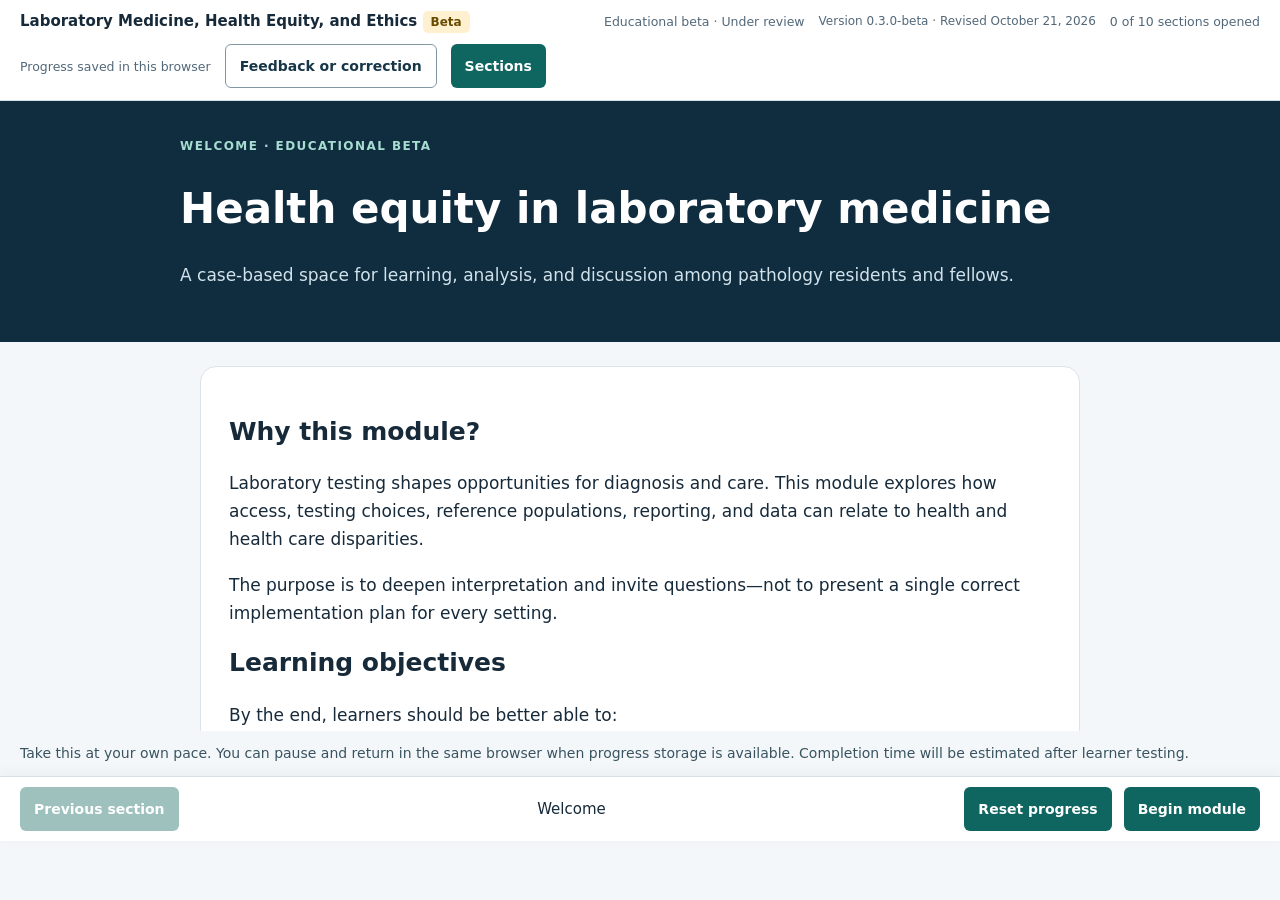
==== commit 500b1e19: "Add participation acknowledgment, version labels, feedback tools, and accessibility polish" ====
--- a/docs/index.html
+++ b/docs/index.html
@@ -1,4 +1,7 @@
-<!doctype html><html lang="en"><meta charset="utf-8"><meta name="viewport" content="width=device-width,initial-scale=1"><title>Laboratory medicine · Health equity module · Educational beta</title><style>*{box-sizing:border-box}body{margin:0;background:#f4f7fa;color:#172a3a;font:15px system-ui,sans-serif}.bar{display:flex;align-items:center;gap:14px;padding:12px 20px;background:white;border-bottom:1px solid #d3e0e6;flex-wrap:wrap}.bar strong{margin-right:auto}button{background:#0f655f;color:white;border:0;border-radius:6px;padding:10px 14px;font:600 14px system-ui;cursor:pointer}button:disabled{opacity:.4}button:focus-visible{outline:3px solid #c48513;outline-offset:2px}#menu{padding:16px;display:grid;grid-template-columns:repeat(auto-fit,minmax(190px,1fr));gap:8px;background:#eaf2f5}#menu button{background:white;color:#173749;border:1px solid #c5d2db;text-align:left}#menu button[aria-current=page]{background:#0f655f;color:white}iframe{display:block;width:100%;height:calc(100vh - 120px);border:0;background:#f4f7fa}.bottom{display:flex;flex-wrap:wrap;justify-content:space-between;align-items:center;gap:12px;padding:10px 20px;background:white;border-top:1px solid #d3e0e6}[hidden]{display:none!important}small{color:#526879}dialog{max-width:440px;border:1px solid #c5d2db;border-radius:12px;padding:24px}dialog::backdrop{background:#102d4077}@media(max-width:600px){iframe{height:calc(100vh - 160px)}.bar{padding:10px}.bottom{padding:10px}}</style><div class="bar"><strong>Laboratory Medicine, Health Equity, and Ethics <span style="font-size:12px;background:#fff0cf;color:#694b00;padding:4px 8px;border-radius:5px">Beta</span></strong><small>Educational beta · Under review</small><small id="visited"></small><small id="storage-status" role="status"></small><button id="toggle" type="button" aria-expanded="false" aria-controls="menu">Sections</button></div><nav id="menu" hidden aria-label="Module sections"></nav><main id="frames"></main><footer class="bottom"><button id="previous">Previous section</button><span id="position" aria-live="polite"></span><button id="reset" type="button">Reset progress</button><button id="next">Next section</button></footer><dialog id="reset-dialog" aria-labelledby="reset-heading"><h2 id="reset-heading">Reset your progress?</h2><p>This clears your saved answers and section progress in this browser.</p><button id="cancel-reset" type="button">Keep progress</button> <button id="confirm-reset" type="button">Reset progress</button></dialog><script>const sections=[{"label": "Welcome", "html": "<!doctype html><html lang=\"en\" data-section=\"0\"><meta charset=\"utf-8\"><meta name=\"viewport\" content=\"width=device-width,initial-scale=1\"><title>Welcome · Health equity in laboratory medicine<\/title><style>*{box-sizing:border-box}body{margin:0;background:#f4f7fa;color:#172a3a;font:17px/1.65 system-ui,sans-serif}header{background:#102d40;color:white;padding:36px max(24px,calc((100vw - 920px)/2))}header p{color:#d1e2eb}h1{font-size:clamp(28px,4vw,42px);line-height:1.15}h2{font-size:25px;line-height:1.3}main{max-width:920px;margin:24px auto;padding:0 20px 30px}.card{background:white;border:1px solid #dbe3e9;border-radius:16px;padding:28px;margin:20px 0}.eyebrow{font-size:12px;letter-spacing:.12em;text-transform:uppercase;color:#a7dcd1;font-weight:750}li{margin:10px 0}.note{border-left:4px solid #0f655f;padding-left:18px}small{font-size:14px;color:#526879}@media(max-width:600px){header{padding:28px 20px}.card{padding:20px}}<\/style><header><div class=\"eyebrow\">Welcome · Educational beta<\/div><h1>Health equity in laboratory medicine<\/h1><p>A case-based space for learning, analysis, and discussion among pathology residents and fellows.<\/p><\/header><main><section class=\"card\"><h2>Why this module?<\/h2><p>Laboratory testing shapes opportunities for diagnosis and care. This module explores how access, testing choices, reference populations, reporting, and data can relate to health and health care disparities.<\/p><p>The purpose is to deepen interpretation and invite questions—not to present a single correct implementation plan for every setting.<\/p><h2>Learning objectives<\/h2><p>By the end, learners should be better able to:<\/p><ul><li>Distinguish health disparities, health care disparities, health inequity, and social determinants of health.<\/li><li>Recognize how laboratory workflows and testing decisions can create or reinforce unequal opportunities for care.<\/li><li>Interpret case findings alongside published evidence, including what each does and does not establish.<\/li><li>Discuss how pathologists can help clinicians understand test utility, limitations, and the implications of laboratory data.<\/li><\/ul><\/section><section class=\"card\"><h2>About the author and AI assistance<\/h2><p>This module was developed by a clinical pathology resident exploring how laboratory medicine relates to health equity. It is a learning project intended to support critical analysis, discussion, and further inquiry. Feedback from learners and colleagues is welcome.<\/p><p>AI tools assisted with drafting, editing, organizing the material, and building the site. The content may contain errors or omissions; references are provided so readers can explore the evidence and evaluate the interpretations.<\/p><h2>Understanding the cases and evidence<\/h2><p>Cases, patients, local workflows, and numerical examples are fictional unless explicitly identified as published findings with a citation.<\/p><p>Explanations draw on studies, professional guidance, and conceptual sources. References support the accompanying claims, rather than every detail of a fictional scenario. Findings should be understood within the populations and settings studied.<\/p><p>Corresponding references appear in answer explanations and case evidence notes, with optional further reading at the end.<\/p><p class=\"note\">This educational beta does not replace current guidance or patient-specific professional judgment. Corrections, alternative interpretations, and thoughtful critique are welcome. <a href=\"https://github.com/inimed25/laboratory-medicine-health-equity-ethics/issues/new?title=Module%20feedback\" target=\"_blank\" rel=\"noopener\">Send feedback or report a correction on GitHub<\/a> (GitHub account required). Include the section and question, the issue, and a supporting source if available. This is a public issue tracker; do not include patient information or private details.<\/p><\/section><section class=\"card\"><h2>Using the module<\/h2><p>Choose an answer, reveal the explanation, and explore the evidence. There is no timer or passing score. The Sections menu lets you move between topics; progress and answers are saved in this browser when storage is available. Use “Reset progress” to clear them. No answers are sent to a server.<\/p><p><strong>Select “Begin module” below to start.<\/strong><\/p><small>Module revised October 14, 2026.<\/small><\/section><\/main><script>// Runs inside each same-origin section frame after its interaction handlers.\n(() => {\n  const generation = parent.moduleGeneration;\n  const section = Number(document.documentElement.dataset.section);\n  const elements = [...document.querySelectorAll('body *')];\n  const controls = [...document.querySelectorAll('input, select')];\n  const forms = [...document.querySelectorAll('form')];\n  let restoring = true;\n  const saved = parent.readSection(section);\n  if (saved) {\n    controls.forEach((el, i) => {\n      const value = saved.controls?.[i];\n      if (!value) return;\n      if (el.type === 'radio' || el.type === 'checkbox') el.checked = !!value.checked;\n      else el.value = value.value;\n    });\n    forms.forEach((form, i) => {\n      if (saved.submitted?.[i]) form.requestSubmit();\n    });\n    if (section === 1 && Number.isInteger(saved.beat)) show(saved.beat);\n    // Reapply the revealed stages after regenerating answer/matching feedback.\n    elements.forEach((el, i) => {\n      if (Array.isArray(saved.hidden)) el.hidden = !!saved.hidden[i];\n      if (el.tagName === 'DETAILS') el.open = !!saved.open?.[i];\n    });\n    requestAnimationFrame(() => window.scrollTo(0, saved.scroll || 0));\n  }\n  restoring = false;\n  function save() {\n    if (restoring) return;\n    parent.saveSection(section, {\n      controls: controls.map(el => ({ value: el.value, checked: el.checked })),\n      submitted: forms.map(form => !!form.dataset.result || !!form.querySelector('.match-feedback:not([hidden])')),\n      hidden: elements.map(el => el.hidden),\n      open: elements.map(el => el.tagName === 'DETAILS' && el.open),\n      beat: section === 1 ? current : undefined,\n      scroll: window.scrollY\n    }, generation);\n  }\n  let timer;\n  function queueSave() { clearTimeout(timer); timer = setTimeout(save, 80); }\n  document.addEventListener('change', queueSave);\n  document.addEventListener('click', queueSave);\n  document.addEventListener('submit', queueSave);\n  document.addEventListener('toggle', queueSave, true);\n  window.addEventListener('scroll', queueSave, { passive: true });\n  window.addEventListener('pagehide', save);\n  // Flush before the parent hides the frame, including very recent input.\n  window.saveModuleProgress = save;\n})();\n<\/script><\/html>"}, {"label": "1 · Foundations", "html": "<!doctype html><html lang=\"en\" data-section=\"1\"><meta charset=\"utf-8\"><meta name=\"viewport\" content=\"width=device-width,initial-scale=1\"><title>Health equity · Foundations · Educational beta<\/title><style>*{box-sizing:border-box}body{margin:0;background:#f4f7fa;color:#172a3a;font:17px/1.65 system-ui,sans-serif}header{background:#102d40;color:white;padding:36px max(24px,calc((100vw - 920px)/2))}header p{color:#d1e2eb;max-width:760px;margin:8px 0}.eyebrow{font-size:12px;font-weight:750;letter-spacing:.12em;text-transform:uppercase;color:#35716f}header .eyebrow{color:#a7dcd1}h1{font-size:clamp(28px,4vw,42px);line-height:1.15;margin:12px 0}h2{font-size:29px;line-height:1.25}h3{font-size:21px}main{max-width:920px;margin:24px auto;padding:0 20px}.tabs{display:flex;gap:8px;flex-wrap:wrap;margin:22px 0}.tabs button{background:white;color:#173749;border:1px solid #c5d2db}.tabs button[aria-current=true]{background:#0f655f;color:white;border-color:#0f655f}.panel{background:white;border:1px solid #dbe3e9;border-radius:16px;padding:32px;box-shadow:0 8px 30px #112d4008}p{margin:14px 0}a{color:#006f80}table{border-collapse:collapse;width:100%;font-size:15px}th,td{padding:14px;border-bottom:1px solid #dce5eb;text-align:left}th{background:#eaf3f4}.table-wrap{overflow:auto;margin:20px 0}.question{border-top:2px solid #c6e0db;margin-top:30px;padding-top:16px}fieldset{border:0;padding:0;margin:18px 0}label{display:flex;align-items:flex-start;gap:12px;padding:14px;margin:9px 0;background:#f5f8fa;border:1px solid #d5e0e6;border-radius:8px;cursor:pointer}input{margin-top:7px;accent-color:#0f655f}label:has(input:checked){background:#e5f3ef;border-color:#0f655f}button{background:#0f655f;color:white;border:0;border-radius:7px;padding:12px 18px;font:650 15px system-ui;cursor:pointer}button:disabled{opacity:.45;cursor:default}button:focus-visible,select:focus-visible,a:focus-visible{outline:3px solid #c48513;outline-offset:3px}.feedback,.match-feedback{background:#edf6f2;border-left:4px solid #0f655f;padding:16px 20px;margin:20px 0}.verdict{font-weight:700}details{margin:20px 0;padding:14px 18px;background:#f0f5f8;border-radius:8px}summary{cursor:pointer;font-weight:650}select{display:block;width:100%;padding:12px;font:inherit;border:1px solid #bcced8;border-radius:7px}.match label{background:none;border:0;padding:0;margin:20px 0 6px}.nav{display:flex;justify-content:space-between;align-items:center;margin:22px 0}.sr{position:absolute;width:1px;height:1px;overflow:hidden;clip:rect(0,0,0,0)}[hidden]{display:none!important}.footer{font-size:13px;color:#526879}@media(max-width:600px){.panel{padding:20px}header{padding:28px 20px}}.answer-sources{margin-top:18px;padding-top:12px;border-top:1px solid #b9d4cc}.answer-sources ul{padding-left:22px}.answer-sources small{font-size:14px;line-height:1.55}.feedback[data-result=\"incorrect\"]{background:#fff1f0;border-left-color:#b42318;color:#8f1d16}.feedback[data-result=\"incorrect\"] a{color:#8f1d16}.feedback[data-result=\"incorrect\"] .verdict{color:#b42318;font-weight:700}form[data-result=\"incorrect\"] label:has(input:checked){background:#fff1f0;border-color:#b42318;color:#8f1d16}form[data-result=\"incorrect\"] input:checked{accent-color:#b42318}.skip-question{margin-left:10px;background:#fff;color:#395460;border:1px solid #9eb2bf}.skip-question:hover{background:#edf3f6}.feedback[data-result=\"incorrect\"]{background:#fff8dc;border-left-color:#b8860b;color:#694c0a}.feedback[data-result=\"incorrect\"] a{color:#694c0a}.feedback[data-result=\"incorrect\"] .verdict{color:#694c0a}form[data-result=\"incorrect\"] label:has(input:checked){background:#fff8dc;border-color:#b8860b;color:#694c0a}form[data-result=\"incorrect\"] input:checked{accent-color:#b8860b}<\/style><header><div class=\"eyebrow\">Laboratory medicine · Section 1 · Educational beta<\/div><h1>From health disparities<br>to health equity<\/h1><p>Explore what laboratory data reveal, what they leave out, and where pathologists can contribute.<\/p><\/header><main><nav class=\"tabs\" aria-label=\"Foundation beats\"><button type=\"button\" aria-current=\"true\">1. Observe<\/button><button type=\"button\" aria-current=\"false\">2. Define<\/button><button type=\"button\" aria-current=\"false\">3. Trace<\/button><button type=\"button\" aria-current=\"false\">4. Interpret<\/button><button type=\"button\" aria-current=\"false\">5. Contribute<\/button><\/nav><section class=\"panel\" id=\"beat0\" ><div class=\"eyebrow\">Beat 1 of 5<\/div><h2>What did we observe?<\/h2><p>During a laboratory quality review, your team examines completion of outpatient fecal immunochemical testing (FIT), a stool-based colorectal cancer screening test, after a kit is ordered.<\/p>\n<div class=\"table-wrap\"><table><tr><th>Patient population<\/th><th>FIT completed<\/th><\/tr><tr><td>Patients living in neighborhoods with lower area-level socioeconomic deprivation<\/td><td>82%<\/td><\/tr><tr><td>Patients living in neighborhoods with higher area-level socioeconomic deprivation<\/td><td>64%<\/td><\/tr><\/table><\/div>\n<p><strong>Illustrative fictional data.<\/strong> The difference persists across several months.<\/p>\n<form class=\"question\" data-key=\"A\"><h3>Question 1<\/h3><p>Which interpretation is best supported by the FIT completion data?<\/p><fieldset><legend class=\"sr\">Choose an answer<\/legend><label><input type=\"radio\" name=\"q1\" value=\"A\"><span><b>A<\/b> The groups differ in completion of a health care process; the data do not establish the cause or subsequent health outcomes.<\/span><\/label><label><input type=\"radio\" name=\"q1\" value=\"B\"><span><b>B<\/b> Patients in higher-deprivation neighborhoods are more likely to develop colorectal cancer.<\/span><\/label><label><input type=\"radio\" name=\"q1\" value=\"C\"><span><b>C<\/b> Patients in higher-deprivation neighborhoods have less opportunity to complete screening.<\/span><\/label><label><input type=\"radio\" name=\"q1\" value=\"D\"><span><b>D<\/b> The clinics serving higher-deprivation neighborhoods provide lower-quality care.<\/span><\/label><\/fieldset><button type=\"submit\">Reveal explanation<\/button><div class=\"feedback\" hidden><p class=\"verdict\"><\/p><p><strong>Best answer: A.<\/strong> The dashboard measures completion of a health care process, not cancer outcomes or the reasons for the gap. This pattern is a useful starting point for investigation.<\/p><details class=\"answer-sources\"><summary>Evidence and limitations<\/summary><ul><li><a href=\"https://www.nimhd.nih.gov/about/what-are-health-disparities\" target=\"_blank\" rel=\"noopener\">NIMHD — What Are Health Disparities?<\/a><\/li><li><a href=\"https://www.who.int/health-topics/health-equity\" target=\"_blank\" rel=\"noopener\">WHO — Health equity<\/a><\/li><li><a href=\"https://www.who.int/news-room/fact-sheets/detail/social-determinants-of-health\" target=\"_blank\" rel=\"noopener\">WHO — Social determinants of health<\/a><\/li><\/ul><p><small>Conceptual sources support the interpretation; the FIT data and local observations are fictional teaching examples.<\/small><\/p><\/details><\/div><\/form><\/section><section class=\"panel\" id=\"beat1\" hidden><div class=\"eyebrow\">Beat 2 of 5<\/div><h2>Where does laboratory care fit?<\/h2><p>Health and health care disparities are documented across populations and settings. Laboratory medicine is part of the care pathway in which these disparities can arise: who is offered testing, whether collection and return are feasible, and how results are interpreted and followed up.<\/p>\n<p>The FIT dashboard gives us a starting point for understanding a difference in completion. Its importance does not depend on already knowing its full explanation. The central distinction is between identifying a pattern and understanding the processes that contribute to it.<\/p>\n<h3>Match the concept<\/h3>\n<p>Match each statement to <strong>health disparity<\/strong>, <strong>health care disparity<\/strong>, <strong>health inequity<\/strong>, or <strong>social determinants of health<\/strong>. The examples are illustrative, not findings from the FIT dashboard.<\/p>\n<form class=\"match\"><fieldset><legend>Match each statement to its main emphasis<\/legend><label for=\"match0\">Colorectal cancer mortality is higher in one population than another.<\/label><select id=\"match0\" required data-key=\"0\"><option value=\"\">Select a concept<\/option><option value=\"0\">Health disparity<\/option><option value=\"1\">Health care disparity<\/option><option value=\"2\">Health inequity<\/option><option value=\"3\">Social determinants of health<\/option><\/select><label for=\"match1\">Completion of follow-up colonoscopy after a positive FIT is lower in one population than another.<\/label><select id=\"match1\" required data-key=\"1\"><option value=\"\">Select a concept<\/option><option value=\"0\">Health disparity<\/option><option value=\"1\">Health care disparity<\/option><option value=\"2\">Health inequity<\/option><option value=\"3\">Social determinants of health<\/option><\/select><label for=\"match2\">An avoidable difference in health outcomes is understood to reflect unfair conditions.<\/label><select id=\"match2\" required data-key=\"2\"><option value=\"\">Select a concept<\/option><option value=\"0\">Health disparity<\/option><option value=\"1\">Health care disparity<\/option><option value=\"2\">Health inequity<\/option><option value=\"3\">Social determinants of health<\/option><\/select><label for=\"match3\">Housing, working conditions, and access to transportation shape opportunities for health and care.<\/label><select id=\"match3\" required data-key=\"3\"><option value=\"\">Select a concept<\/option><option value=\"0\">Health disparity<\/option><option value=\"1\">Health care disparity<\/option><option value=\"2\">Health inequity<\/option><option value=\"3\">Social determinants of health<\/option><\/select><\/fieldset><button type=\"submit\">Reveal matches<\/button><div class=\"match-feedback\" hidden><\/div><\/form>\n<p>These concepts overlap. Social conditions can contribute to differences in care and health outcomes, and some disparities reflect inequities. Definitions also vary across sources; the matches identify each statement&#x27;s main emphasis.<\/p>\n<p><strong>In the FIT case:<\/strong> Completion is a health care process. The dashboard does not directly measure cancer incidence or mortality. The gap deserves attention while its contributing processes remain uncertain.<\/p>\n<p><strong>Health care equity<\/strong> describes a fair opportunity to access, receive, and benefit from appropriate, high-quality care without unfair barriers.<\/p>\n<form class=\"question\" data-key=\"B\"><h3>Question 2<\/h3><p>Which additional finding would most strengthen the interpretation that the completion gap reflects a health care inequity?<\/p><fieldset><legend class=\"sr\">Choose an answer<\/legend><label><input type=\"radio\" name=\"q2\" value=\"A\"><span><b>A<\/b> Both groups receive the same FIT kit and written instructions.<\/span><\/label><label><input type=\"radio\" name=\"q2\" value=\"B\"><span><b>B<\/b> Patients at lower-completion clinics report that specimen-return options are difficult to use or collection instructions are unclear, and workflow data link those barriers to incomplete testing.<\/span><\/label><label><input type=\"radio\" name=\"q2\" value=\"C\"><span><b>C<\/b> The gap remains similar when the dashboard is repeated the following year.<\/span><\/label><label><input type=\"radio\" name=\"q2\" value=\"D\"><span><b>D<\/b> FIT results have comparable analytical accuracy in both groups.<\/span><\/label><\/fieldset><button type=\"submit\">Reveal explanation<\/button><div class=\"feedback\" hidden><p class=\"verdict\"><\/p><p><strong>Best answer: B.<\/strong> The finding connects incomplete testing to barriers in collection and return. It strengthens the interpretation of inequity by examining how the service fits patients’ needs, rather than assuming a limitation of a population. It does not explain every incomplete test.<\/p><details class=\"answer-sources\"><summary>Evidence and limitations<\/summary><ul><li><a href=\"https://www.nimhd.nih.gov/about/what-are-health-disparities\" target=\"_blank\" rel=\"noopener\">NIMHD — What Are Health Disparities?<\/a><\/li><li><a href=\"https://www.who.int/health-topics/health-equity\" target=\"_blank\" rel=\"noopener\">WHO — Health equity<\/a><\/li><li><a href=\"https://www.who.int/news-room/fact-sheets/detail/social-determinants-of-health\" target=\"_blank\" rel=\"noopener\">WHO — Social determinants of health<\/a><\/li><\/ul><p><small>Conceptual sources support the interpretation; the FIT data and local observations are fictional teaching examples.<\/small><\/p><\/details><\/div><\/form>\n<details><summary>Evidence and definitions<\/summary><p>Conceptual sources: <a href=\"https://www.nimhd.nih.gov/about/what-are-health-disparities\" target=\"_blank\" rel=\"noopener\">NIMHD — What Are Health Disparities?<\/a> (2026), <a href=\"https://www.who.int/health-topics/health-equity\" target=\"_blank\" rel=\"noopener\">WHO — Health equity<\/a>, and <a href=\"https://www.who.int/news-room/fact-sheets/detail/social-determinants-of-health\" target=\"_blank\" rel=\"noopener\">WHO — Social determinants of health<\/a> (2025). The matching activity uses working distinctions for this lesson, rather than claiming that every source separates these terms identically. NIMHD also includes differences in care among its disparity measures.<\/p><\/details><\/section><section class=\"panel\" id=\"beat2\" hidden><div class=\"eyebrow\">Beat 3 of 5<\/div><h2>What happened before and after the specimen?<\/h2><p>A valid result depends on more than an assay working correctly. For FIT, a patient needs an opportunity to access screening, receive an offer or order, obtain a kit, collect and return a specimen, and receive appropriate interpretation and follow-up.<\/p>\n<p>Social determinants of health are the conditions in which people live, learn, work, and age, together with broader forces shaping those conditions. Structural determinants include institutional, economic, and policy arrangements shaping those opportunities.<\/p>\n<p>In this fictional case, clinic hours, collection instructions, return options, or missing outside-system testing are possible explanations. None has been demonstrated by the opening dashboard.<\/p>\n<details>\n<summary>What else can shape the diagnostic journey?<\/summary>\n<p>Relevant conditions may include insurance coverage and cost, preferred language and available language services, disability and accessibility, housing, working conditions and paid leave, caregiving, digital access, and availability of clinical services. Institutional policies and broader financing or eligibility rules can shape these conditions. Incarceration and immigration-related policies may also affect access and continuity of care.<\/p>\n<p>These are possible influences, not assumptions about an individual or explanations established by a demographic category. Their relevance depends on the patient, setting, and diagnostic pathway.<\/p>\n<\/details>\n<p><strong>Optional reflection:<\/strong> Where could a patient leave this pathway without ever appearing among the specimens received by the laboratory?<\/p>\n<p><strong>Discussion:<\/strong> Before an order, before obtaining a kit, or before specimen return. A dataset of received specimens cannot describe everyone who might have benefited from testing.<\/p><\/section><section class=\"panel\" id=\"beat3\" hidden><div class=\"eyebrow\">Beat 4 of 5<\/div><h2>What does the category leave out?<\/h2><p>The 64% completion rate describes a group, not every person in it. An area-level deprivation measure does not establish an individual patient&#x27;s income, circumstances, understanding, or behavior. People within the category may have very different experiences.<\/p>\n<form class=\"question\" data-key=\"A\"><h3>Question 3<\/h3><p>A patient&#x27;s address falls within the higher-deprivation category. How should the team use this information when discussing FIT completion?<\/p><fieldset><legend class=\"sr\">Choose an answer<\/legend><label><input type=\"radio\" name=\"q3\" value=\"A\"><span><b>A<\/b> Use the group pattern to guide inquiry, and ask the patient which collection or return arrangements work for them.<\/span><\/label><label><input type=\"radio\" name=\"q3\" value=\"B\"><span><b>B<\/b> Offer the support package associated with that category before asking about individual barriers.<\/span><\/label><label><input type=\"radio\" name=\"q3\" value=\"C\"><span><b>C<\/b> Use the category to prioritize reminders, and infer that people who do not respond have similar return barriers.<\/span><\/label><label><input type=\"radio\" name=\"q3\" value=\"D\"><span><b>D<\/b> Exclude neighborhood information from the service review because it cannot establish an individual explanation.<\/span><\/label><\/fieldset><button type=\"submit\">Reveal explanation<\/button><div class=\"feedback\" hidden><p class=\"verdict\"><\/p><p><strong>Best answer: A.<\/strong> Area-level patterns can help identify where to investigate and offer support. They do not identify an individual patient&#x27;s circumstances or preferences. Asking about the actual pathway preserves the usefulness of population data without treating a category as a personal explanation.<\/p><details class=\"answer-sources\"><summary>Evidence and limitations<\/summary><ul><li><a href=\"https://www.nimhd.nih.gov/about/what-are-health-disparities\" target=\"_blank\" rel=\"noopener\">NIMHD — What Are Health Disparities?<\/a><\/li><li><a href=\"https://www.who.int/health-topics/health-equity\" target=\"_blank\" rel=\"noopener\">WHO — Health equity<\/a><\/li><li><a href=\"https://www.who.int/news-room/fact-sheets/detail/social-determinants-of-health\" target=\"_blank\" rel=\"noopener\">WHO — Social determinants of health<\/a><\/li><\/ul><p><small>Conceptual sources support the interpretation; the FIT data and local observations are fictional teaching examples.<\/small><\/p><\/details><\/div><\/form><\/section><section class=\"panel\" id=\"beat4\" hidden><div class=\"eyebrow\">Beat 5 of 5<\/div><h2>What can the pathologist contribute?<\/h2><p>The laboratory can perform FIT accurately while some people never obtain or return a kit, or never receive follow-up after a result. Laboratory teams contribute knowledge about how testing is designed, performed, and reported. Their authority and opportunities to contribute vary by setting.<\/p>\n<div class=\"table-wrap\"><table><tr><th>Relationship to the issue<\/th><th>Examples<\/th><\/tr><tr><td>Direct responsibility within the laboratory<\/td><td>Specimen acceptance criteria, assay performance, and reporting design<\/td><\/tr><tr><td>Influence through shared workflows<\/td><td>Collection instructions, specimen-return arrangements, and ordering pathways<\/td><\/tr><tr><td>Contribution through partnership<\/td><td>Discussions with clinical teams, patients, informatics colleagues, and community partners about access and follow-up<\/td><\/tr><\/table><\/div>\n<p>These roles can overlap. Collection instructions, for example, may be managed by the laboratory in one setting and jointly with clinical services in another.<\/p>\n<h3>Evidence across settings<\/h3>\n<p>Published findings can identify questions worth asking locally, but patient populations, resources, and workflows may differ between settings. External evidence can inform understanding without establishing that the same mechanism explains a local gap.<\/p>\n<p><strong>Closing reflection:<\/strong> In the FIT pathway, which part could your laboratory directly shape, and which would require collaboration?<\/p>\n<p><strong>Discussion:<\/strong> More than one response may be reasonable. The aim is to connect laboratory expertise with the relevant workflow and partners, rather than assign every access barrier to the laboratory.<\/p>\n<p>The later QI section develops how changes can improve overall performance while disparities persist.<\/p>\n<h3>Things to keep in mind<\/h3>\n<p class=\"item\"><strong>An observed disparity does not establish its cause.<\/strong> Identifying a pattern matters even while its contributing processes remain uncertain.<\/p>\n<p class=\"item\"><strong>A group average does not describe every individual.<\/strong> Circumstances vary within demographic and geographic categories.<\/p>\n<p class=\"item\"><strong>An accurate result is one part of diagnostic care.<\/strong> Access before testing and interpretation and follow-up afterward also shape its value.<\/p>\n<details><summary>Equity glossary<\/summary>\n<p><strong>Health disparity:<\/strong> A population difference in health status or outcomes, interpreted using the source&#x27;s definition; some definitions emphasize disadvantage and some include differences in care.<\/p>\n<p><strong>Health care disparity:<\/strong> A population difference in access to, use of, or quality of care, interpreted using the source&#x27;s definition and relevant context.<\/p>\n<p><strong>Health inequity:<\/strong> A difference understood as unfair or unjust; definitions often also emphasize avoidability or remediability.<\/p>\n<p><strong>Health equity:<\/strong> Fair opportunity to attain health and receive appropriate care without unfair barriers.<\/p>\n<p><strong>Social determinants of health:<\/strong> Conditions and broader forces shaping how people live and their opportunities for health.<\/p>\n<p><strong>Structural determinants:<\/strong> Broader institutional, economic, political, and social arrangements shaping social position and opportunities.<\/p><\/details><\/section><div class=\"nav\"><button id=\"back\" disabled>Previous beat<\/button><span id=\"position\">Beat 1 of 5<\/span><button id=\"next\">Next beat<\/button><\/div><p class=\"footer\">Educational beta · Hypothetical FIT data · No timer or passing score · Progress lasts while this page stays open.<\/p><\/main><script>let current=0;const panels=[...document.querySelectorAll('.panel')],tabs=[...document.querySelectorAll('.tabs button')];function show(i){current=i;panels.forEach((p,n)=>p.hidden=n!==i);tabs.forEach((t,n)=>t.setAttribute('aria-current',n===i));document.querySelector('#back').disabled=i===0;document.querySelector('#next').disabled=i===4;document.querySelector('#position').textContent=`Beat ${i+1} of 5`;panels[i].querySelector('h2').focus();}tabs.forEach((t,i)=>t.onclick=()=>show(i));document.querySelector('#back').onclick=()=>show(current-1);document.querySelector('#next').onclick=()=>show(current+1);document.querySelectorAll('h2').forEach(h=>h.tabIndex=-1);document.querySelectorAll('.question').forEach(f=>f.onsubmit=e=>{e.preventDefault();const choice=f.querySelector('input:checked');if(!choice){f.querySelector('input').focus();return;}const box=f.querySelector('.feedback');box.hidden=false;box.setAttribute('role','status');box.dataset.result=choice.value===f.dataset.key?'correct':'incorrect';f.dataset.result=box.dataset.result;box.querySelector('.verdict').textContent=choice.value===f.dataset.key?'Correct — your answer matches the best-supported interpretation.':'Incorrect — review the best-supported interpretation below.';});document.querySelector('.match').onsubmit=e=>{e.preventDefault();const f=e.currentTarget,box=f.querySelector('.match-feedback');box.hidden=false;box.setAttribute('role','status');const terms=['Health disparity','Health care disparity','Health inequity','Social determinants of health'];const definitions=['A population difference in health status or outcomes.','A population difference in access to, use of, or quality of care.','A health difference understood as unfair or unjust.','Living conditions and broader forces shaping opportunities for health.'];box.innerHTML=[...f.querySelectorAll('select')].map((s,i)=>`<p><strong>${i+1}. ${terms[i]}<\/strong> — ${s.value==i?'Your match agrees.':'Review this distinction.'} ${definitions[i]}<\/p>`).join('');};<\/script><script>document.querySelectorAll('form').forEach(f=>{const b=document.createElement('button');b.type='button';b.className='skip-question';b.textContent='Skip question';f.querySelector('button[type=\"submit\"]')?.insertAdjacentElement('afterend',b);if(!b.isConnected)f.querySelector('button').insertAdjacentElement('afterend',b);b.onclick=()=>{const panel=f.closest('.panel');const index=panels.indexOf(panel);if(index<panels.length-1)show(index+1);};});<\/script><script>// Runs inside each same-origin section frame after its interaction handlers.\n(() => {\n  const generation = parent.moduleGeneration;\n  const section = Number(document.documentElement.dataset.section);\n  const elements = [...document.querySelectorAll('body *')];\n  const controls = [...document.querySelectorAll('input, select')];\n  const forms = [...document.querySelectorAll('form')];\n  let restoring = true;\n  const saved = parent.readSection(section);\n  if (saved) {\n    controls.forEach((el, i) => {\n      const value = saved.controls?.[i];\n      if (!value) return;\n      if (el.type === 'radio' || el.type === 'checkbox') el.checked = !!value.checked;\n      else el.value = value.value;\n    });\n    forms.forEach((form, i) => {\n      if (saved.submitted?.[i]) form.requestSubmit();\n    });\n    if (section === 1 && Number.isInteger(saved.beat)) show(saved.beat);\n    // Reapply the revealed stages after regenerating answer/matching feedback.\n    elements.forEach((el, i) => {\n      if (Array.isArray(saved.hidden)) el.hidden = !!saved.hidden[i];\n      if (el.tagName === 'DETAILS') el.open = !!saved.open?.[i];\n    });\n    requestAnimationFrame(() => window.scrollTo(0, saved.scroll || 0));\n  }\n  restoring = false;\n  function save() {\n    if (restoring) return;\n    parent.saveSection(section, {\n      controls: controls.map(el => ({ value: el.value, checked: el.checked })),\n      submitted: forms.map(form => !!form.dataset.result || !!form.querySelector('.match-feedback:not([hidden])')),\n      hidden: elements.map(el => el.hidden),\n      open: elements.map(el => el.tagName === 'DETAILS' && el.open),\n      beat: section === 1 ? current : undefined,\n      scroll: window.scrollY\n    }, generation);\n  }\n  let timer;\n  function queueSave() { clearTimeout(timer); timer = setTimeout(save, 80); }\n  document.addEventListener('change', queueSave);\n  document.addEventListener('click', queueSave);\n  document.addEventListener('submit', queueSave);\n  document.addEventListener('toggle', queueSave, true);\n  window.addEventListener('scroll', queueSave, { passive: true });\n  window.addEventListener('pagehide', save);\n  // Flush before the parent hides the frame, including very recent input.\n  window.saveModuleProgress = save;\n})();\n<\/script><\/html>"}, {"label": "2 · Diagnostic journey", "html": "<!doctype html><html lang=\"en\" data-section=\"2\"><meta charset=\"utf-8\"><meta name=\"viewport\" content=\"width=device-width,initial-scale=1\"><title>Health equity · Diagnostic journey · Educational beta<\/title><style>*{box-sizing:border-box}body{margin:0;background:#f4f7fa;color:#172a3a;font:17px/1.65 system-ui,sans-serif}header{background:#102d40;color:white;padding:36px max(24px,calc((100vw - 920px)/2))}header p{color:#d1e2eb;max-width:760px;margin:8px 0}.eyebrow{font-size:12px;font-weight:750;letter-spacing:.12em;text-transform:uppercase;color:#35716f}header .eyebrow{color:#a7dcd1}h1{font-size:clamp(28px,4vw,42px);line-height:1.15;margin:12px 0}h2{font-size:29px;line-height:1.25}h3{font-size:21px}main{max-width:920px;margin:24px auto;padding:0 20px}.tabs{display:flex;gap:8px;flex-wrap:wrap;margin:22px 0}.tabs button{background:white;color:#173749;border:1px solid #c5d2db}.tabs button[aria-current=true]{background:#0f655f;color:white;border-color:#0f655f}.panel{background:white;border:1px solid #dbe3e9;border-radius:16px;padding:32px;box-shadow:0 8px 30px #112d4008}p{margin:14px 0}a{color:#006f80}table{border-collapse:collapse;width:100%;font-size:15px}th,td{padding:14px;border-bottom:1px solid #dce5eb;text-align:left}th{background:#eaf3f4}.table-wrap{overflow:auto;margin:20px 0}.question{border-top:2px solid #c6e0db;margin-top:30px;padding-top:16px}fieldset{border:0;padding:0;margin:18px 0}label{display:flex;align-items:flex-start;gap:12px;padding:14px;margin:9px 0;background:#f5f8fa;border:1px solid #d5e0e6;border-radius:8px;cursor:pointer}input{margin-top:7px;accent-color:#0f655f}label:has(input:checked){background:#e5f3ef;border-color:#0f655f}button{background:#0f655f;color:white;border:0;border-radius:7px;padding:12px 18px;font:650 15px system-ui;cursor:pointer}button:disabled{opacity:.45;cursor:default}button:focus-visible,select:focus-visible,a:focus-visible{outline:3px solid #c48513;outline-offset:3px}.feedback,.match-feedback{background:#edf6f2;border-left:4px solid #0f655f;padding:16px 20px;margin:20px 0}.verdict{font-weight:700}details{margin:20px 0;padding:14px 18px;background:#f0f5f8;border-radius:8px}summary{cursor:pointer;font-weight:650}select{display:block;width:100%;padding:12px;font:inherit;border:1px solid #bcced8;border-radius:7px}.match label{background:none;border:0;padding:0;margin:20px 0 6px}.nav{display:flex;justify-content:space-between;align-items:center;margin:22px 0}.sr{position:absolute;width:1px;height:1px;overflow:hidden;clip:rect(0,0,0,0)}[hidden]{display:none!important}.footer{font-size:13px;color:#526879}@media(max-width:600px){.panel{padding:20px}header{padding:28px 20px}}.answer-sources{margin-top:18px;padding-top:12px;border-top:1px solid #b9d4cc}.answer-sources ul{padding-left:22px}.answer-sources small{font-size:14px;line-height:1.55}.feedback[data-result=\"incorrect\"]{background:#fff1f0;border-left-color:#b42318;color:#8f1d16}.feedback[data-result=\"incorrect\"] a{color:#8f1d16}.feedback[data-result=\"incorrect\"] .verdict{color:#b42318;font-weight:700}form[data-result=\"incorrect\"] label:has(input:checked){background:#fff1f0;border-color:#b42318;color:#8f1d16}form[data-result=\"incorrect\"] input:checked{accent-color:#b42318}.skip-question{margin-left:10px;background:#fff;color:#395460;border:1px solid #9eb2bf}.skip-question:hover{background:#edf3f6}.feedback[data-result=\"incorrect\"]{background:#fff8dc;border-left-color:#b8860b;color:#694c0a}.feedback[data-result=\"incorrect\"] a{color:#694c0a}.feedback[data-result=\"incorrect\"] .verdict{color:#694c0a}form[data-result=\"incorrect\"] label:has(input:checked){background:#fff8dc;border-color:#b8860b;color:#694c0a}form[data-result=\"incorrect\"] input:checked{accent-color:#b8860b}<\/style><header><div class=\"eyebrow\">Laboratory medicine · Section 2 · Educational beta<\/div><h1>The diagnostic journey<\/h1><p>Follow the testing pathway beyond the specimens that reach the laboratory.<\/p><\/header><main><section class=\"panel\"><div class=\"eyebrow\">Section 2 · Step 1 of 3<\/div><h2>Who becomes visible in laboratory data?<\/h2><p><strong>All counts and subgroup patterns in this case are hypothetical.<\/strong><\/p>\n<p>A community sexual-health program offers home-collection kits for chlamydia and gonorrhea testing, using a collection system authorized for that setting. Its laboratory reports excellent specimen acceptance and turnaround time. The program also tracks earlier steps:<\/p>\n<div class=\"table-wrap\"><table><tr><th>Step<\/th><th>Patients<\/th><\/tr><tr><td>Requested a kit<\/td><td>200<\/td><\/tr><tr><td>Kit dispatched<\/td><td>180<\/td><\/tr><tr><td>Specimen received by the laboratory<\/td><td>110<\/td><\/tr><tr><td>Valid result reported<\/td><td>106<\/td><\/tr><\/table><\/div>\n<p>Dispatch does not establish that a kit was received.<\/p><p><strong>Additional context:<\/strong> In this fictional program, written collection and return instructions are available only in English, although some patients prefer another language. Telephone assistance is available only during weekday work hours. These service features may matter to completion; the aggregate counts do not establish their effect or identify which patients encountered them.<\/p><form class=\"question\" data-key=\"B\" data-number=\"1\"><h3>Question 1<\/h3><p>What is the most important limitation of judging this program using laboratory acceptance and turnaround time alone?<\/p><fieldset><legend class=\"sr\">Choose an answer<\/legend><label><input type=\"radio\" required name=\"q1\" value=\"A\"><span><b>A<\/b> The difference between kits dispatched and specimens received establishes that home collection is unsuitable for this population.<\/span><\/label><label><input type=\"radio\" required name=\"q1\" value=\"B\"><span><b>B<\/b> Those measures describe patients whose specimens arrived, while leaving earlier losses in the testing pathway largely unexamined.<\/span><\/label><label><input type=\"radio\" required name=\"q1\" value=\"C\"><span><b>C<\/b> High specimen acceptance suggests that patients who did not return a kit probably no longer needed testing.<\/span><\/label><label><input type=\"radio\" required name=\"q1\" value=\"D\"><span><b>D<\/b> Including all kit requests in the acceptance-rate denominator would reveal which barriers prevented completion.<\/span><\/label><\/fieldset><button type=\"submit\">Reveal explanation<\/button><div class=\"feedback\" hidden role=\"status\"><p class=\"verdict\"><\/p><p><strong>Best answer: B.<\/strong> Acceptance and turnaround describe specimens that arrived. Beginning the dashboard there leaves earlier losses unexamined. Track the full pathway to locate missed transitions, then investigate why they occur.<\/p><details class=\"answer-sources\"><summary>Evidence and limitations<\/summary><ul><li><a href=\"https://www.accessdata.fda.gov/cdrh_docs/pdf20/DEN200070.pdf\" target=\"_blank\" rel=\"noopener\">FDA — Simple 2 Test authorization<\/a><\/li><li><a href=\"https://doi.org/10.1136/bmjopen-2017-017978\" target=\"_blank\" rel=\"noopener\">Manavi and Hodson — Factors associated with return of STI home sampling kits<\/a><\/li><li><a href=\"https://doi.org/10.1186/s12889-024-19741-x\" target=\"_blank\" rel=\"noopener\">Spence et al. — How does online postal self-sampling shape access to STI testing?<\/a><\/li><\/ul><p><small>These sources concern home sampling and access. The case counts and housing breakdown are hypothetical; the sources do not establish their cause.<\/small><\/p><\/details><\/div><\/form><button id=\"reveal\" hidden style=\"margin-top:20px\">Continue: see the housing breakdown<\/button><div id=\"stage2\" hidden><hr><div class=\"eyebrow\">Step 2 of 3 · New information<\/div><form class=\"question\" data-key=\"A\" data-number=\"2\"><h3>Question 2<\/h3><p>The program links kit requests with laboratory records and compares completion by housing circumstances:<\/p>\n<div class=\"table-wrap\"><table><tr><th>Step<\/th><th>Stable mailing address<\/th><th>Temporary or frequently changing address<\/th><\/tr><tr><td>Requested a kit<\/td><td>100<\/td><td>100<\/td><\/tr><tr><td>Kit dispatched<\/td><td>90<\/td><td>90<\/td><\/tr><tr><td>Specimen received<\/td><td>70<\/td><td>40<\/td><\/tr><tr><td>Valid result reported<\/td><td>68<\/td><td>38<\/td><\/tr><\/table><\/div>\n<p>These fictional categories do not describe everyone&#x27;s circumstances within each group.<\/p>\n<p>Which next investigation would best distinguish kit-delivery problems from collection or return barriers?<\/p><fieldset><legend class=\"sr\">Choose an answer<\/legend><label><input type=\"radio\" required name=\"q2\" value=\"A\"><span><b>A<\/b> Link delivery status with collection and return information, and seek feedback from patients whose specimens did not arrive, comparing patterns by address circumstances.<\/span><\/label><label><input type=\"radio\" required name=\"q2\" value=\"B\"><span><b>B<\/b> Compare rejection reasons among returned specimens by address circumstances to identify why other kits did not reach the laboratory.<\/span><\/label><label><input type=\"radio\" required name=\"q2\" value=\"C\"><span><b>C<\/b> Compare courier transit times for returned specimens by address circumstances to explain the dispatch-to-receipt gap.<\/span><\/label><label><input type=\"radio\" required name=\"q2\" value=\"D\"><span><b>D<\/b> Survey patients who successfully returned kits about the clarity of the instructions, and use their responses to select the intervention.<\/span><\/label><\/fieldset><button type=\"submit\">Reveal explanation<\/button><div class=\"feedback\" hidden role=\"status\"><p class=\"verdict\"><\/p><p><strong>Best answer: A.<\/strong> The largest measured gap emerges between dispatch and specimen receipt. Linking delivery information with collection and return experiences helps separate the steps within that gap. Returned-specimen records and successful users can inform the review, but leave out people who never reached those stages. Contact methods should be feasible and protect privacy; an investigation may still leave some causes unknown.<\/p><details class=\"answer-sources\"><summary>Evidence and limitations<\/summary><ul><li><a href=\"https://doi.org/10.1136/bmjopen-2017-017978\" target=\"_blank\" rel=\"noopener\">Manavi and Hodson — Factors associated with return of STI home sampling kits<\/a><\/li><li><a href=\"https://doi.org/10.1186/s12889-024-19741-x\" target=\"_blank\" rel=\"noopener\">Spence et al. — How does online postal self-sampling shape access to STI testing?<\/a><\/li><li><a href=\"https://doi.org/10.1371/journal.pmed.1002479\" target=\"_blank\" rel=\"noopener\">Wilson et al. — Internet-accessed STI testing: A randomised controlled trial<\/a><\/li><\/ul><p><small>These sources concern home sampling and access. The case counts and housing breakdown are hypothetical; the sources do not establish their cause.<\/small><\/p><\/details><\/div><\/form><div id=\"ending\" hidden><h3>Shared debrief<\/h3>\n<p>Laboratory records describe an important part of the pathway, but not everyone who sought testing. Linking program and laboratory records makes earlier losses visible; stratifying those transitions can reveal differences in completion.<\/p>\n<p>The pathologist contributes knowledge of specimen requirements, acceptance, and laboratory records. Program staff and patients contribute knowledge of delivery, collection, and return experiences. The case&#x27;s address categories describe circumstances relevant to the workflow, rather than a patient&#x27;s motivation or reliability.<\/p>\n<p><strong>Takeaway: Who reaches the laboratory shapes what laboratory data can show.<\/strong> Good performance among received specimens can coexist with unequal completion earlier in the pathway.<\/p><details><summary>Real-world evidence and case boundaries<\/summary><h3>Real-world basis<\/h3>\n<p><strong>Workflow feasibility:<\/strong> FDA&#x27;s 2023 authorization supports home-collected specimens shipped to a laboratory. It does not establish equitable completion.<\/p>\n<p><strong>Documented completion differences:<\/strong> Manavi and Hodson&#x27;s UK observational study reported return of 3,099 of 5,310 requested kits (58.4%). Kits requested from less deprived neighborhoods were more likely to be returned in adjusted analysis. The design did not establish why patients failed to return kits.<\/p>\n<p><strong>Patient experience:<\/strong> A 2024 qualitative study of 100 service users found that convenience and privacy could facilitate postal testing. Some participants&#x27; living situations made home delivery less private, so collecting a kit elsewhere was preferable. Limited representation of digitally excluded people constrains its applicability.<\/p>\n<p><strong>Benefits and scope:<\/strong> A 2017 London randomized trial increased STI testing uptake with an online postal service (50.0% versus 26.6%). Eligibility required internet access and ability to read English. It does not establish access for excluded populations.<\/p>\n<p><strong>Case boundary:<\/strong> Our counts, address categories, and subgroup gap remain hypothetical. These studies do not directly demonstrate lower return rates among people with temporary or changing addresses. Neighborhood deprivation and housing instability are different measures.<\/p>\n<p>References:<\/p>\n<p class=\"item\"><a href=\"https://www.accessdata.fda.gov/cdrh_docs/pdf20/DEN200070.pdf\" target=\"_blank\" rel=\"noopener\">FDA — Simple 2 Test authorization<\/a>.<\/p>\n<p class=\"item\"><a href=\"https://doi.org/10.1136/bmjopen-2017-017978\" target=\"_blank\" rel=\"noopener\">Manavi and Hodson — Factors associated with return of STI home sampling kits<\/a>. BMJ Open. 2017;7:e017978.<\/p>\n<p class=\"item\"><a href=\"https://doi.org/10.1186/s12889-024-19741-x\" target=\"_blank\" rel=\"noopener\">Spence et al. — How does online postal self-sampling shape access to STI testing?<\/a>. BMC Public Health. 2024;24:2339.<\/p>\n<p class=\"item\"><a href=\"https://doi.org/10.1371/journal.pmed.1002479\" target=\"_blank\" rel=\"noopener\">Wilson et al. — Internet-accessed STI testing: A randomised controlled trial<\/a>. PLOS Medicine. 2017;14:e1002479.<\/p><\/details><button id=\"follow\" type=\"button\">Continue: follow the result beyond the laboratory<\/button><\/div><\/div><\/section><section class=\"panel\" id=\"stage3\" hidden><div class=\"eyebrow\">Step 3 of 3 · Following the result beyond the laboratory<\/div><h2>A reported result is not the end of the pathway<\/h2><p><strong>This local workflow and the patients are fictional.<\/strong><\/p><p>A pathology trainee joins a review of STI testing across a community clinic and a youth correctional facility. Both services use the same laboratory, which meets its reporting target. The community clinic’s usual follow-up pathway asks patients to check their portal or call to arrange care.<\/p><p>In this fictional review, some patients in custody cannot independently use that pathway, and some recently released patients do not have reliable private phone access or a stable address. Other patients can readily receive messages and arrange follow-up. These circumstances vary within each setting; incarceration or housing status alone does not establish an individual’s access.<\/p><form class=\"question\" data-number=\"3\" data-key=\"C\"><h3>Question 3<\/h3><p>What makes this an equity concern beyond the laboratory’s reporting performance?<\/p><fieldset><legend class=\"sr\">Choose an answer<\/legend><label><input type=\"radio\" required name=\"q3\" value=\"A\"><span><b>A<\/b> A shared reporting target establishes comparable opportunity for follow-up, even if communication arrangements differ.<\/span><\/label><label><input type=\"radio\" required name=\"q3\" value=\"B\"><span><b>B<\/b> Patients released before results return can be counted as untreated because the facility cannot document subsequent care.<\/span><\/label><label><input type=\"radio\" required name=\"q3\" value=\"C\"><span><b>C<\/b> A pathway that relies on patients receiving messages and arranging care can create different opportunities to benefit from the same reported result.<\/span><\/label><label><input type=\"radio\" required name=\"q3\" value=\"D\"><span><b>D<\/b> Comparing turnaround time between settings would establish whether communication barriers caused a treatment disparity.<\/span><\/label><\/fieldset><button type=\"submit\">Reveal explanation<\/button><div class=\"feedback\" hidden role=\"status\"><p class=\"verdict\"><\/p><p><strong>Best answer: C.<\/strong> A patient-dependent follow-up pathway can create different opportunities to benefit from the same reported result. Examine communication access and coordination across release or transfer. Unknown follow-up must remain distinct from documented absence of treatment.<\/p><details class=\"answer-sources\"><summary>Evidence and limitations<\/summary><p><a href=\"https://wwwnc.cdc.gov/eid/article/30/13/23-0712_article\" target=\"_blank\" rel=\"noopener\">Wolf et al. — Screening for Chlamydia and Gonorrhea in Youth Correctional Facilities, Utah, USA (2024)<\/a><\/p><p><small>The study documents a transition before results returned and unknown treatment after release. It does not establish a follow-up disparity compared with community patients.<\/small><\/p><\/details><\/div><\/form><div id=\"followending\" hidden><details><summary>Real-world basis and limits<\/summary><p>Wolf and colleagues studied screening in 12 Utah youth correctional facilities during October 2021–May 2023. Among youth testing positive for chlamydia, gonorrhea, or both, 25.35% were released before results were known. Those treated in custody received treatment within two days of results. Released youth were referred to local health departments; treatment data after release were unavailable.<\/p><p>This supports examining the transition between a reported result and care. It does not show that released youth went untreated, compare follow-up with community patients, or establish phone or housing barriers as the cause. The communication constraints in this teaching case are fictional.<\/p><p><a href=\"https://wwwnc.cdc.gov/eid/article/30/13/23-0712_article\" target=\"_blank\" rel=\"noopener\">Read the study — Methods and Treatment for Positive Results<\/a><\/p><p><small>Source checked October 4, 2026.<\/small><\/p><\/details><p><strong>Takeaway: Reporting a result and having an opportunity to benefit from it are different outcomes.<\/strong><\/p><p><strong>Reflection:<\/strong> Which parts of the pathway depend on the patient’s resources or freedom to act, and which depend on coordination between institutions?<\/p><\/div><\/section><p class=\"footer\">Educational beta · All case counts and housing-related patterns are hypothetical · No timer or passing score.<\/p><\/main><script>document.querySelectorAll('form').forEach(f=>f.onsubmit=e=>{e.preventDefault();let selected=f.querySelector('input:checked');if(!selected)return;let feedback=f.querySelector('.feedback');feedback.hidden=false;feedback.dataset.result=selected.value===f.dataset.key?'correct':'incorrect';f.dataset.result=feedback.dataset.result;feedback.querySelector('.verdict').textContent=selected.value===f.dataset.key?'Correct — your answer matches the best-supported interpretation.':'Incorrect — review the best-supported interpretation below.';if(f.dataset.number==='1')document.querySelector('#reveal').hidden=false;else if(f.dataset.number==='2')document.querySelector('#ending').hidden=false;else document.querySelector('#followending').hidden=false;});document.querySelector('#reveal').onclick=e=>{document.querySelector('#stage2').hidden=false;e.currentTarget.hidden=true;document.querySelector('#stage2').scrollIntoView({behavior:'smooth',block:'start'});};document.querySelector('#follow').onclick=e=>{document.querySelector('#stage3').hidden=false;e.currentTarget.hidden=true;document.querySelector('#stage3').scrollIntoView({behavior:'smooth',block:'start'});};<\/script><script>document.querySelectorAll('form').forEach(f=>{const b=document.createElement('button');b.type='button';b.className='skip-question';b.textContent='Skip question';f.querySelector('button[type=\"submit\"]')?.insertAdjacentElement('afterend',b);if(!b.isConnected)f.querySelector('button').insertAdjacentElement('afterend',b);b.onclick=()=>{if(f.dataset.number==='1')document.querySelector('#reveal').click();else if(f.dataset.number==='2'){document.querySelector('#ending').hidden=false;document.querySelector('#follow').click();}else{document.querySelector('#followending').hidden=false;document.querySelector('#followending').scrollIntoView({behavior:'smooth',block:'start'});}};});<\/script><script>// Runs inside each same-origin section frame after its interaction handlers.\n(() => {\n  const generation = parent.moduleGeneration;\n  const section = Number(document.documentElement.dataset.section);\n  const elements = [...document.querySelectorAll('body *')];\n  const controls = [...document.querySelectorAll('input, select')];\n  const forms = [...document.querySelectorAll('form')];\n  let restoring = true;\n  const saved = parent.readSection(section);\n  if (saved) {\n    controls.forEach((el, i) => {\n      const value = saved.controls?.[i];\n      if (!value) return;\n      if (el.type === 'radio' || el.type === 'checkbox') el.checked = !!value.checked;\n      else el.value = value.value;\n    });\n    forms.forEach((form, i) => {\n      if (saved.submitted?.[i]) form.requestSubmit();\n    });\n    if (section === 1 && Number.isInteger(saved.beat)) show(saved.beat);\n    // Reapply the revealed stages after regenerating answer/matching feedback.\n    elements.forEach((el, i) => {\n      if (Array.isArray(saved.hidden)) el.hidden = !!saved.hidden[i];\n      if (el.tagName === 'DETAILS') el.open = !!saved.open?.[i];\n    });\n    requestAnimationFrame(() => window.scrollTo(0, saved.scroll || 0));\n  }\n  restoring = false;\n  function save() {\n    if (restoring) return;\n    parent.saveSection(section, {\n      controls: controls.map(el => ({ value: el.value, checked: el.checked })),\n      submitted: forms.map(form => !!form.dataset.result || !!form.querySelector('.match-feedback:not([hidden])')),\n      hidden: elements.map(el => el.hidden),\n      open: elements.map(el => el.tagName === 'DETAILS' && el.open),\n      beat: section === 1 ? current : undefined,\n      scroll: window.scrollY\n    }, generation);\n  }\n  let timer;\n  function queueSave() { clearTimeout(timer); timer = setTimeout(save, 80); }\n  document.addEventListener('change', queueSave);\n  document.addEventListener('click', queueSave);\n  document.addEventListener('submit', queueSave);\n  document.addEventListener('toggle', queueSave, true);\n  window.addEventListener('scroll', queueSave, { passive: true });\n  window.addEventListener('pagehide', save);\n  // Flush before the parent hides the frame, including very recent input.\n  window.saveModuleProgress = save;\n})();\n<\/script><\/html>"}, {"label": "3 · NGS access", "html": "<!doctype html><html lang=\"en\" data-section=\"3\"><meta charset=\"utf-8\"><meta name=\"viewport\" content=\"width=device-width,initial-scale=1\"><title>Health equity · Diagnostic journey · Educational beta<\/title><style>*{box-sizing:border-box}body{margin:0;background:#f4f7fa;color:#172a3a;font:17px/1.65 system-ui,sans-serif}header{background:#102d40;color:white;padding:36px max(24px,calc((100vw - 920px)/2))}header p{color:#d1e2eb;max-width:760px;margin:8px 0}.eyebrow{font-size:12px;font-weight:750;letter-spacing:.12em;text-transform:uppercase;color:#35716f}header .eyebrow{color:#a7dcd1}h1{font-size:clamp(28px,4vw,42px);line-height:1.15;margin:12px 0}h2{font-size:29px;line-height:1.25}h3{font-size:21px}main{max-width:920px;margin:24px auto;padding:0 20px}.tabs{display:flex;gap:8px;flex-wrap:wrap;margin:22px 0}.tabs button{background:white;color:#173749;border:1px solid #c5d2db}.tabs button[aria-current=true]{background:#0f655f;color:white;border-color:#0f655f}.panel{background:white;border:1px solid #dbe3e9;border-radius:16px;padding:32px;box-shadow:0 8px 30px #112d4008}p{margin:14px 0}a{color:#006f80}table{border-collapse:collapse;width:100%;font-size:15px}th,td{padding:14px;border-bottom:1px solid #dce5eb;text-align:left}th{background:#eaf3f4}.table-wrap{overflow:auto;margin:20px 0}.question{border-top:2px solid #c6e0db;margin-top:30px;padding-top:16px}fieldset{border:0;padding:0;margin:18px 0}label{display:flex;align-items:flex-start;gap:12px;padding:14px;margin:9px 0;background:#f5f8fa;border:1px solid #d5e0e6;border-radius:8px;cursor:pointer}input{margin-top:7px;accent-color:#0f655f}label:has(input:checked){background:#e5f3ef;border-color:#0f655f}button{background:#0f655f;color:white;border:0;border-radius:7px;padding:12px 18px;font:650 15px system-ui;cursor:pointer}button:disabled{opacity:.45;cursor:default}button:focus-visible,select:focus-visible,a:focus-visible{outline:3px solid #c48513;outline-offset:3px}.feedback,.match-feedback{background:#edf6f2;border-left:4px solid #0f655f;padding:16px 20px;margin:20px 0}.verdict{font-weight:700}details{margin:20px 0;padding:14px 18px;background:#f0f5f8;border-radius:8px}summary{cursor:pointer;font-weight:650}select{display:block;width:100%;padding:12px;font:inherit;border:1px solid #bcced8;border-radius:7px}.match label{background:none;border:0;padding:0;margin:20px 0 6px}.nav{display:flex;justify-content:space-between;align-items:center;margin:22px 0}.sr{position:absolute;width:1px;height:1px;overflow:hidden;clip:rect(0,0,0,0)}[hidden]{display:none!important}.footer{font-size:13px;color:#526879}@media(max-width:600px){.panel{padding:20px}header{padding:28px 20px}}.answer-sources{margin-top:18px;padding-top:12px;border-top:1px solid #b9d4cc}.answer-sources ul{padding-left:22px}.answer-sources small{font-size:14px;line-height:1.55}.feedback[data-result=\"incorrect\"]{background:#fff1f0;border-left-color:#b42318;color:#8f1d16}.feedback[data-result=\"incorrect\"] a{color:#8f1d16}.feedback[data-result=\"incorrect\"] .verdict{color:#b42318;font-weight:700}form[data-result=\"incorrect\"] label:has(input:checked){background:#fff1f0;border-color:#b42318;color:#8f1d16}form[data-result=\"incorrect\"] input:checked{accent-color:#b42318}.skip-question{margin-left:10px;background:#fff;color:#395460;border:1px solid #9eb2bf}.skip-question:hover{background:#edf3f6}.feedback[data-result=\"incorrect\"]{background:#fff8dc;border-left-color:#b8860b;color:#694c0a}.feedback[data-result=\"incorrect\"] a{color:#694c0a}.feedback[data-result=\"incorrect\"] .verdict{color:#694c0a}form[data-result=\"incorrect\"] label:has(input:checked){background:#fff8dc;border-color:#b8860b;color:#694c0a}form[data-result=\"incorrect\"] input:checked{accent-color:#b8860b}<\/style><header><div class=\"eyebrow\">Laboratory medicine · Section 3 · Educational beta<\/div><h1>Molecular testing access<\/h1><p>Consider what unequal testing receipt means at different points in care.<\/p><\/header><main><section class=\"panel\"><div class=\"eyebrow\">Section 3 · Step 1 of 2<\/div><h2>Access to diagnostic characterization and its timing<\/h2><p>A 2022 observational study found that, among patients with advanced nonsquamous non–small-cell lung cancer, <strong>29.7% of Black patients versus 36.6% of White patients received NGS testing before first-line therapy<\/strong>.<\/p><form class=\"question\" data-key=\"D\" data-number=\"1\"><h3>Question 1<\/h3><p>A colleague asks, “But both groups received a cancer diagnosis—what diagnostic disparity remains?” Which response best captures the concern?<\/p><fieldset><legend class=\"sr\">Choose an answer<\/legend><label><input type=\"radio\" required name=\"q1\" value=\"A\"><span><b>A<\/b> The difference primarily concerns treatment delivery because the diagnostic process ended when lung cancer was identified.<\/span><\/label><label><input type=\"radio\" required name=\"q1\" value=\"B\"><span><b>B<\/b> The difference suggests that the original cancer diagnoses were less accurate among Black patients.<\/span><\/label><label><input type=\"radio\" required name=\"q1\" value=\"C\"><span><b>C<\/b> A diagnostic disparity would exist only if testing revealed actionable alterations at different rates between the groups.<\/span><\/label><label><input type=\"radio\" required name=\"q1\" value=\"D\"><span><b>D<\/b> The cancer was identified, but molecular characterization was available less often before treatment for Black patients, leaving potentially relevant features of their tumors less fully assessed.<\/span><\/label><\/fieldset><button type=\"submit\">Reveal explanation<\/button><div class=\"feedback\" hidden role=\"status\"><p class=\"verdict\"><\/p><p><strong>Best answer: D.<\/strong> A diagnosis can correctly name the disease while leaving clinically relevant features uncharacterized. Here, the documented disparity concerns receipt of molecular testing before treatment—not demonstrated differences in diagnostic accuracy or the prevalence of actionable alterations. The testing measure does not establish when a completed report became available.<\/p><details class=\"answer-sources\"><summary>Evidence and limitations<\/summary><ul><li><a href=\"https://pubmed.ncbi.nlm.nih.gov/35737912/\" target=\"_blank\" rel=\"noopener\">Disparities in Biomarker Testing and Clinical Trial Enrollment Among Patients With Lung, Breast, or Colorectal Cancers in the United States<\/a><\/li><\/ul><p><small>See the case evidence note for the population, scope, and limitations of this source. Case interpretation does not establish an individual cause.<\/small><\/p><\/details><\/div><\/form><button id=\"reveal\" hidden style=\"margin-top:20px\">Continue: see testing at any time<\/button><div id=\"stage2\" hidden><hr><div class=\"eyebrow\">Step 2 of 2 · New information<\/div><form class=\"question\" data-key=\"B\" data-number=\"2\"><h3>Question 2<\/h3><p>The study also reported lower NGS testing rates among Black patients <strong>at any time during the study<\/strong>, not only before first-line therapy: <strong>43.8% versus 54.7%<\/strong> among White patients.<\/p>\n<p>Why does distinguishing “before first-line therapy” from “at any time” matter?<\/p><fieldset><legend class=\"sr\">Choose an answer<\/legend><label><input type=\"radio\" required name=\"q2\" value=\"A\"><span><b>A<\/b> Testing completed later establishes that patients had equivalent access to molecular information when treatment began.<\/span><\/label><label><input type=\"radio\" required name=\"q2\" value=\"B\"><span><b>B<\/b> The two measures describe different opportunities: whether testing occurred during the observed period and whether molecular information could inform the initial treatment decision.<\/span><\/label><label><input type=\"radio\" required name=\"q2\" value=\"C\"><span><b>C<\/b> Testing before treatment primarily measures laboratory turnaround time, while testing at any time measures clinicians&#x27; ordering practices.<\/span><\/label><label><input type=\"radio\" required name=\"q2\" value=\"D\"><span><b>D<\/b> The difference between the measures establishes that delayed testing changed treatment outcomes.<\/span><\/label><\/fieldset><button type=\"submit\">Reveal explanation<\/button><div class=\"feedback\" hidden role=\"status\"><p class=\"verdict\"><\/p><p><strong>Best answer: B.<\/strong> Eventually receiving testing is different from having molecular information available at an earlier decision point. An “ever tested” measure can miss unequal opportunities to use information when initial treatment decisions are made. Neither measure alone establishes why testing was absent or delayed, whether results were available when needed, or how treatment outcomes were affected.<\/p><details class=\"answer-sources\"><summary>Evidence and limitations<\/summary><ul><li><a href=\"https://pubmed.ncbi.nlm.nih.gov/35737912/\" target=\"_blank\" rel=\"noopener\">Disparities in Biomarker Testing and Clinical Trial Enrollment Among Patients With Lung, Breast, or Colorectal Cancers in the United States<\/a><\/li><\/ul><p><small>See the case evidence note for the population, scope, and limitations of this source. Case interpretation does not establish an individual cause.<\/small><\/p><\/details><\/div><\/form><div id=\"ending\" hidden><h3>Shared takeaway<\/h3>\n<p><strong>A diagnosis can be established while access to clinically relevant characterization remains unequal.<\/strong> Access also has a timing dimension: whether testing occurs and when its information becomes available describe different aspects of care.<\/p><p><strong>Access context:<\/strong> Insurance coverage, authorization requirements, and patient cost can be relevant questions when testing is not received. They are not established explanations for the racial differences shown here. A testing-rate comparison alone cannot distinguish financial barriers from ordering, specimen availability, clinical context, or other mechanisms.<\/p><details><summary>Real-world evidence and case boundaries<\/summary><h3>Real-world basis<\/h3>\n<p>The quoted rates come from a retrospective observational analysis of a real-world deidentified database. They document differences in testing receipt in the studied population and period. They do not establish that every untested patient had an actionable alteration, that testing would have changed every treatment decision, or that the observed gap has the same size in every setting today. The colleague&#x27;s question is an educational framing, not a quoted study exchange.<\/p>\n<p>Reference: <a href=\"https://pubmed.ncbi.nlm.nih.gov/35737912/\" target=\"_blank\" rel=\"noopener\">Disparities in Biomarker Testing and Clinical Trial Enrollment Among Patients With Lung, Breast, or Colorectal Cancers in the United States<\/a>. JCO Precision Oncology. 2022;6:e2100427.<\/p><\/details><p class=\"footer\">Section complete. You can revisit either answer above.<\/p><\/div><\/div><\/section><p class=\"footer\">Educational beta · Testing rates are published findings; the educational conversation is hypothetical · No timer or passing score.<\/p><\/main><script>document.querySelectorAll('form').forEach(f=>f.onsubmit=e=>{e.preventDefault();let selected=f.querySelector('input:checked');if(!selected)return;let feedback=f.querySelector('.feedback');feedback.hidden=false;feedback.dataset.result=selected.value===f.dataset.key?'correct':'incorrect';f.dataset.result=feedback.dataset.result;feedback.querySelector('.verdict').textContent=selected.value===f.dataset.key?'Correct — your answer matches the best-supported interpretation.':'Incorrect — review the best-supported interpretation below.';if(f.dataset.number==='1')document.querySelector('#reveal').hidden=false;else document.querySelector('#ending').hidden=false;});document.querySelector('#reveal').onclick=e=>{document.querySelector('#stage2').hidden=false;e.currentTarget.hidden=true;document.querySelector('#stage2').scrollIntoView({behavior:'smooth',block:'start'});};<\/script><script>document.querySelectorAll('form').forEach(f=>{const b=document.createElement('button');b.type='button';b.className='skip-question';b.textContent='Skip question';f.querySelector('button[type=\"submit\"]')?.insertAdjacentElement('afterend',b);if(!b.isConnected)f.querySelector('button').insertAdjacentElement('afterend',b);b.onclick=()=>{if(f.dataset.number==='1')document.querySelector('#reveal').click();else{document.querySelector('#ending').hidden=false;document.querySelector('#ending').scrollIntoView({behavior:'smooth',block:'start'});}};});<\/script><script>// Runs inside each same-origin section frame after its interaction handlers.\n(() => {\n  const generation = parent.moduleGeneration;\n  const section = Number(document.documentElement.dataset.section);\n  const elements = [...document.querySelectorAll('body *')];\n  const controls = [...document.querySelectorAll('input, select')];\n  const forms = [...document.querySelectorAll('form')];\n  let restoring = true;\n  const saved = parent.readSection(section);\n  if (saved) {\n    controls.forEach((el, i) => {\n      const value = saved.controls?.[i];\n      if (!value) return;\n      if (el.type === 'radio' || el.type === 'checkbox') el.checked = !!value.checked;\n      else el.value = value.value;\n    });\n    forms.forEach((form, i) => {\n      if (saved.submitted?.[i]) form.requestSubmit();\n    });\n    if (section === 1 && Number.isInteger(saved.beat)) show(saved.beat);\n    // Reapply the revealed stages after regenerating answer/matching feedback.\n    elements.forEach((el, i) => {\n      if (Array.isArray(saved.hidden)) el.hidden = !!saved.hidden[i];\n      if (el.tagName === 'DETAILS') el.open = !!saved.open?.[i];\n    });\n    requestAnimationFrame(() => window.scrollTo(0, saved.scroll || 0));\n  }\n  restoring = false;\n  function save() {\n    if (restoring) return;\n    parent.saveSection(section, {\n      controls: controls.map(el => ({ value: el.value, checked: el.checked })),\n      submitted: forms.map(form => !!form.dataset.result || !!form.querySelector('.match-feedback:not([hidden])')),\n      hidden: elements.map(el => el.hidden),\n      open: elements.map(el => el.tagName === 'DETAILS' && el.open),\n      beat: section === 1 ? current : undefined,\n      scroll: window.scrollY\n    }, generation);\n  }\n  let timer;\n  function queueSave() { clearTimeout(timer); timer = setTimeout(save, 80); }\n  document.addEventListener('change', queueSave);\n  document.addEventListener('click', queueSave);\n  document.addEventListener('submit', queueSave);\n  document.addEventListener('toggle', queueSave, true);\n  window.addEventListener('scroll', queueSave, { passive: true });\n  window.addEventListener('pagehide', save);\n  // Flush before the parent hides the frame, including very recent input.\n  window.saveModuleProgress = save;\n})();\n<\/script><\/html>"}, {"label": "4 · Testing eligibility", "html": "<!doctype html><html lang=\"en\" data-section=\"4\"><meta charset=\"utf-8\"><meta name=\"viewport\" content=\"width=device-width,initial-scale=1\"><title>Health equity · Testing eligibility · Educational beta<\/title><style>*{box-sizing:border-box}body{margin:0;background:#f4f7fa;color:#172a3a;font:17px/1.65 system-ui,sans-serif}header{background:#102d40;color:white;padding:36px max(24px,calc((100vw - 920px)/2))}header p{color:#d1e2eb;max-width:760px;margin:8px 0}.eyebrow{font-size:12px;font-weight:750;letter-spacing:.12em;text-transform:uppercase;color:#35716f}header .eyebrow{color:#a7dcd1}h1{font-size:clamp(28px,4vw,42px);line-height:1.15;margin:12px 0}h2{font-size:29px;line-height:1.25}h3{font-size:21px}main{max-width:920px;margin:24px auto;padding:0 20px}.tabs{display:flex;gap:8px;flex-wrap:wrap;margin:22px 0}.tabs button{background:white;color:#173749;border:1px solid #c5d2db}.tabs button[aria-current=true]{background:#0f655f;color:white;border-color:#0f655f}.panel{background:white;border:1px solid #dbe3e9;border-radius:16px;padding:32px;box-shadow:0 8px 30px #112d4008}p{margin:14px 0}a{color:#006f80}table{border-collapse:collapse;width:100%;font-size:15px}th,td{padding:14px;border-bottom:1px solid #dce5eb;text-align:left}th{background:#eaf3f4}.table-wrap{overflow:auto;margin:20px 0}.question{border-top:2px solid #c6e0db;margin-top:30px;padding-top:16px}fieldset{border:0;padding:0;margin:18px 0}label{display:flex;align-items:flex-start;gap:12px;padding:14px;margin:9px 0;background:#f5f8fa;border:1px solid #d5e0e6;border-radius:8px;cursor:pointer}input{margin-top:7px;accent-color:#0f655f}label:has(input:checked){background:#e5f3ef;border-color:#0f655f}button{background:#0f655f;color:white;border:0;border-radius:7px;padding:12px 18px;font:650 15px system-ui;cursor:pointer}button:disabled{opacity:.45;cursor:default}button:focus-visible,select:focus-visible,a:focus-visible{outline:3px solid #c48513;outline-offset:3px}.feedback,.match-feedback{background:#edf6f2;border-left:4px solid #0f655f;padding:16px 20px;margin:20px 0}.verdict{font-weight:700}details{margin:20px 0;padding:14px 18px;background:#f0f5f8;border-radius:8px}summary{cursor:pointer;font-weight:650}select{display:block;width:100%;padding:12px;font:inherit;border:1px solid #bcced8;border-radius:7px}.match label{background:none;border:0;padding:0;margin:20px 0 6px}.nav{display:flex;justify-content:space-between;align-items:center;margin:22px 0}.sr{position:absolute;width:1px;height:1px;overflow:hidden;clip:rect(0,0,0,0)}[hidden]{display:none!important}.footer{font-size:13px;color:#526879}@media(max-width:600px){.panel{padding:20px}header{padding:28px 20px}}.answer-sources{margin-top:18px;padding-top:12px;border-top:1px solid #b9d4cc}.answer-sources ul{padding-left:22px}.answer-sources small{font-size:14px;line-height:1.55}.feedback[data-result=\"incorrect\"]{background:#fff1f0;border-left-color:#b42318;color:#8f1d16}.feedback[data-result=\"incorrect\"] a{color:#8f1d16}.feedback[data-result=\"incorrect\"] .verdict{color:#b42318;font-weight:700}form[data-result=\"incorrect\"] label:has(input:checked){background:#fff1f0;border-color:#b42318;color:#8f1d16}form[data-result=\"incorrect\"] input:checked{accent-color:#b42318}.skip-question{margin-left:10px;background:#fff;color:#395460;border:1px solid #9eb2bf}.skip-question:hover{background:#edf3f6}.feedback[data-result=\"incorrect\"]{background:#fff8dc;border-left-color:#b8860b;color:#694c0a}.feedback[data-result=\"incorrect\"] a{color:#694c0a}.feedback[data-result=\"incorrect\"] .verdict{color:#694c0a}form[data-result=\"incorrect\"] label:has(input:checked){background:#fff8dc;border-color:#b8860b;color:#694c0a}form[data-result=\"incorrect\"] input:checked{accent-color:#b8860b}<\/style><header><div class=\"eyebrow\">Laboratory medicine · Section 4 · Educational beta<\/div><h1>Who is considered for testing?<\/h1><p>Explore how a demographic shortcut can shape access before a specimen is collected.<\/p><\/header><main><section class=\"panel\"><div class=\"eyebrow\">Section 4 · One case<\/div><h2>Bias before the specimen<\/h2><p>Before a specimen reaches the laboratory, ordering rules and assumptions can shape who is considered for testing. Hemoglobinopathy testing is one example of this broader issue.<\/p>\n<p><strong>Hypothetical case<\/strong><\/p>\n<p>A pathology resident reviews a prenatal hemoglobinopathy-testing order set. Its decision support uses the patient&#x27;s recorded race or ethnicity to determine whether to display a testing recommendation.<\/p>\n<p>A colleague explains: “Some hemoglobinopathies are more common in particular ancestry groups, so this helps identify patients who need testing.”<\/p><form class=\"question\" data-key=\"D\" data-number=\"1\"><h3>Question 1<\/h3><p>What is the central equity concern with this approach?<\/p><fieldset><legend class=\"sr\">Choose an answer<\/legend><label><input type=\"radio\" required name=\"q1\" value=\"A\"><span><b>A<\/b> Differences in condition frequency across populations have no relevance to laboratory medicine.<\/span><\/label><label><input type=\"radio\" required name=\"q1\" value=\"B\"><span><b>B<\/b> The main concern is whether patients can select more than one racial category; adding that option would resolve the limitation.<\/span><\/label><label><input type=\"radio\" required name=\"q1\" value=\"C\"><span><b>C<\/b> The decision support would be appropriate if the laboratory used the same analytical method for every specimen.<\/span><\/label><label><input type=\"radio\" required name=\"q1\" value=\"D\"><span><b>D<\/b> Recorded race or ethnicity may inadequately represent genetic ancestry, leaving some patients without an offer of testing despite potentially relevant carrier status.<\/span><\/label><\/fieldset><button type=\"submit\">Reveal explanation<\/button><div class=\"feedback\" hidden role=\"status\"><p class=\"verdict\"><\/p><p><strong>Best answer: D.<\/strong> Population patterns can be informative, but a demographic category is an imperfect proxy for an individual&#x27;s genetics. When that category determines who is offered testing, its limitations can affect access before a specimen is collected.<\/p><details class=\"answer-sources\"><summary>Evidence and limitations<\/summary><ul><li><a href=\"https://www.acog.org/clinical/clinical-guidance/practice-advisory/articles/2022/08/hemoglobinopathies-in-pregnancy\" target=\"_blank\" rel=\"noopener\">ACOG — Hemoglobinopathies in Pregnancy<\/a><\/li><\/ul><p><small>See the case evidence note for the population, scope, and limitations of this source. Case interpretation does not establish an individual cause.<\/small><\/p><\/details><\/div><\/form><div id=\"ending\" hidden><p><strong>Takeaway: A demographic shortcut can become a testing barrier.<\/strong> The issue extends beyond how a laboratory analyzes specimens to how patients become eligible for testing.<\/p><details><summary>Real-world basis and screening scope<\/summary><h3>Real-world basis<\/h3>\n<p>ACOG&#x27;s 2022 advisory explicitly moved away from a race/ethnicity-based approach. It recommends offering hemoglobinopathy testing to people planning pregnancy or at the initial prenatal visit when prior results are unavailable for interpretation. The advisory identifies race and self-reported ethnicity as poor proxies for genetics. The order set above is hypothetical; the recommendation concerns this reproductive screening context and is not a claim that every laboratory test should be offered universally.<\/p>\n<p>Reference: <a href=\"https://www.acog.org/clinical/clinical-guidance/practice-advisory/articles/2022/08/hemoglobinopathies-in-pregnancy\" target=\"_blank\" rel=\"noopener\">ACOG — Hemoglobinopathies in Pregnancy<\/a>.<\/p>\n<\/details><p class=\"footer\">Section complete. You can revisit your answer above.<\/p><\/div><\/section><p class=\"footer\">Educational beta · Hypothetical order set · No timer or passing score.<\/p><\/main><script>document.querySelector('form').onsubmit=e=>{e.preventDefault();const f=e.currentTarget,choice=f.querySelector('input:checked');if(!choice)return;const box=f.querySelector('.feedback');box.hidden=false;box.dataset.result=choice.value===f.dataset.key?'correct':'incorrect';f.dataset.result=box.dataset.result;box.querySelector('.verdict').textContent=choice.value===f.dataset.key?'Correct — your answer matches the best-supported interpretation.':'Incorrect — review the best-supported interpretation below.';document.querySelector('#ending').hidden=false;};<\/script><script>document.querySelectorAll('form').forEach(f=>{const b=document.createElement('button');b.type='button';b.className='skip-question';b.textContent='Skip question';f.querySelector('button[type=\"submit\"]')?.insertAdjacentElement('afterend',b);if(!b.isConnected)f.querySelector('button').insertAdjacentElement('afterend',b);b.onclick=()=>{document.querySelector('#ending').hidden=false;document.querySelector('#ending').scrollIntoView({behavior:'smooth',block:'start'});};});<\/script><script>// Runs inside each same-origin section frame after its interaction handlers.\n(() => {\n  const generation = parent.moduleGeneration;\n  const section = Number(document.documentElement.dataset.section);\n  const elements = [...document.querySelectorAll('body *')];\n  const controls = [...document.querySelectorAll('input, select')];\n  const forms = [...document.querySelectorAll('form')];\n  let restoring = true;\n  const saved = parent.readSection(section);\n  if (saved) {\n    controls.forEach((el, i) => {\n      const value = saved.controls?.[i];\n      if (!value) return;\n      if (el.type === 'radio' || el.type === 'checkbox') el.checked = !!value.checked;\n      else el.value = value.value;\n    });\n    forms.forEach((form, i) => {\n      if (saved.submitted?.[i]) form.requestSubmit();\n    });\n    if (section === 1 && Number.isInteger(saved.beat)) show(saved.beat);\n    // Reapply the revealed stages after regenerating answer/matching feedback.\n    elements.forEach((el, i) => {\n      if (Array.isArray(saved.hidden)) el.hidden = !!saved.hidden[i];\n      if (el.tagName === 'DETAILS') el.open = !!saved.open?.[i];\n    });\n    requestAnimationFrame(() => window.scrollTo(0, saved.scroll || 0));\n  }\n  restoring = false;\n  function save() {\n    if (restoring) return;\n    parent.saveSection(section, {\n      controls: controls.map(el => ({ value: el.value, checked: el.checked })),\n      submitted: forms.map(form => !!form.dataset.result || !!form.querySelector('.match-feedback:not([hidden])')),\n      hidden: elements.map(el => el.hidden),\n      open: elements.map(el => el.tagName === 'DETAILS' && el.open),\n      beat: section === 1 ? current : undefined,\n      scroll: window.scrollY\n    }, generation);\n  }\n  let timer;\n  function queueSave() { clearTimeout(timer); timer = setTimeout(save, 80); }\n  document.addEventListener('change', queueSave);\n  document.addEventListener('click', queueSave);\n  document.addEventListener('submit', queueSave);\n  document.addEventListener('toggle', queueSave, true);\n  window.addEventListener('scroll', queueSave, { passive: true });\n  window.addEventListener('pagehide', save);\n  // Flush before the parent hides the frame, including very recent input.\n  window.saveModuleProgress = save;\n})();\n<\/script><\/html>"}, {"label": "5 · Reference populations", "html": "<!doctype html><html lang=\"en\" data-section=\"5\"><meta charset=\"utf-8\"><meta name=\"viewport\" content=\"width=device-width,initial-scale=1\"><title>Health equity · Reference populations and assay coverage<\/title><style>*{box-sizing:border-box}body{margin:0;background:#f4f7fa;color:#172a3a;font:17px/1.65 system-ui,sans-serif}header{background:#102d40;color:white;padding:36px max(24px,calc((100vw - 920px)/2))}header p{color:#d1e2eb;max-width:760px;margin:8px 0}.eyebrow{font-size:12px;font-weight:750;letter-spacing:.12em;text-transform:uppercase;color:#35716f}header .eyebrow{color:#a7dcd1}h1{font-size:clamp(28px,4vw,42px);line-height:1.15;margin:12px 0}h2{font-size:29px;line-height:1.25}h3{font-size:21px}main{max-width:920px;margin:24px auto;padding:0 20px}.tabs{display:flex;gap:8px;flex-wrap:wrap;margin:22px 0}.tabs button{background:white;color:#173749;border:1px solid #c5d2db}.tabs button[aria-current=true]{background:#0f655f;color:white;border-color:#0f655f}.panel{background:white;border:1px solid #dbe3e9;border-radius:16px;padding:32px;box-shadow:0 8px 30px #112d4008}p{margin:14px 0}a{color:#006f80}table{border-collapse:collapse;width:100%;font-size:15px}th,td{padding:14px;border-bottom:1px solid #dce5eb;text-align:left}th{background:#eaf3f4}.table-wrap{overflow:auto;margin:20px 0}.question{border-top:2px solid #c6e0db;margin-top:30px;padding-top:16px}fieldset{border:0;padding:0;margin:18px 0}label{display:flex;align-items:flex-start;gap:12px;padding:14px;margin:9px 0;background:#f5f8fa;border:1px solid #d5e0e6;border-radius:8px;cursor:pointer}input{margin-top:7px;accent-color:#0f655f}label:has(input:checked){background:#e5f3ef;border-color:#0f655f}button{background:#0f655f;color:white;border:0;border-radius:7px;padding:12px 18px;font:650 15px system-ui;cursor:pointer}button:disabled{opacity:.45;cursor:default}button:focus-visible,select:focus-visible,a:focus-visible{outline:3px solid #c48513;outline-offset:3px}.feedback,.match-feedback{background:#edf6f2;border-left:4px solid #0f655f;padding:16px 20px;margin:20px 0}.verdict{font-weight:700}details{margin:20px 0;padding:14px 18px;background:#f0f5f8;border-radius:8px}summary{cursor:pointer;font-weight:650}select{display:block;width:100%;padding:12px;font:inherit;border:1px solid #bcced8;border-radius:7px}.match label{background:none;border:0;padding:0;margin:20px 0 6px}.nav{display:flex;justify-content:space-between;align-items:center;margin:22px 0}.sr{position:absolute;width:1px;height:1px;overflow:hidden;clip:rect(0,0,0,0)}[hidden]{display:none!important}.footer{font-size:13px;color:#526879}@media(max-width:600px){.panel{padding:20px}header{padding:28px 20px}}.answer-sources{margin-top:18px;padding-top:12px;border-top:1px solid #b9d4cc}.answer-sources ul{padding-left:22px}.answer-sources small{font-size:14px;line-height:1.55}.feedback[data-result=\"incorrect\"]{background:#fff1f0;border-left-color:#b42318;color:#8f1d16}.feedback[data-result=\"incorrect\"] a{color:#8f1d16}.feedback[data-result=\"incorrect\"] .verdict{color:#b42318;font-weight:700}form[data-result=\"incorrect\"] label:has(input:checked){background:#fff1f0;border-color:#b42318;color:#8f1d16}form[data-result=\"incorrect\"] input:checked{accent-color:#b42318}.skip-question{margin-left:10px;background:#fff;color:#395460;border:1px solid #9eb2bf}.skip-question:hover{background:#edf3f6}.feedback[data-result=\"incorrect\"]{background:#fff8dc;border-left-color:#b8860b;color:#694c0a}.feedback[data-result=\"incorrect\"] a{color:#694c0a}.feedback[data-result=\"incorrect\"] .verdict{color:#694c0a}form[data-result=\"incorrect\"] label:has(input:checked){background:#fff8dc;border-color:#b8860b;color:#694c0a}form[data-result=\"incorrect\"] input:checked{accent-color:#b8860b}<\/style><header><div class=\"eyebrow\">Laboratory medicine · Section 5 · Educational beta<\/div><h1>Reference populations<br>and assay coverage<\/h1><p>Consider how intervals, eligibility thresholds, and assay targets can affect patients differently.<\/p><\/header><main><section class=\"panel\"><div class=\"stage\" id=\"stage1\" ><div class=\"eyebrow\">Step 1 of 3<\/div><h3>Case: Who informs the reference interval?<\/h3>\n<p><strong>Hypothetical case<\/strong><\/p>\n<p>A patient&#x27;s absolute neutrophil count (ANC) is <strong>1,400/µL<\/strong>, flagged below the laboratory&#x27;s reference interval. Previous counts are similar. The patient has confirmed <strong>Duffy-null status<\/strong>, which is associated with lower circulating neutrophil counts.<\/p>\n<p>During a laboratory consultation, a clinician asks whether the flag necessarily indicates a disease process.<\/p><form class=\"question\" data-key=\"C\" data-number=\"1\"><h3>Question 1<\/h3><p>Which response best explains the reference-interval issue?<\/p><fieldset><legend class=\"sr\">Choose an answer<\/legend><label><input type=\"radio\" required name=\"q1\" value=\"A\"><span><b>A<\/b> The stable result is below the current interval, so retain the flag and base interpretation on the flag alone.<\/span><\/label><label><input type=\"radio\" required name=\"q1\" value=\"B\"><span><b>B<\/b> The confirmed Duffy-null status explains the stable count sufficiently to end further clinical assessment.<\/span><\/label><label><input type=\"radio\" required name=\"q1\" value=\"C\"><span><b>C<\/b> A Duffy-null–informed interval may classify the count differently; interpret the result alongside the clinical context.<\/span><\/label><label><input type=\"radio\" required name=\"q1\" value=\"D\"><span><b>D<\/b> Use an interval derived from Black participants whenever the patient is recorded as Black, even if Duffy status is unknown.<\/span><\/label><\/fieldset><button type=\"submit\">Reveal explanation<\/button><div class=\"feedback\" hidden role=\"status\"><p class=\"verdict\"><\/p><p><strong>Best answer: C.<\/strong> A reference interval describes a population distribution. Confirmed Duffy-null status may help explain how this stable count compares with a relevant population; race alone cannot supply that information. Neither the flag nor Duffy status replaces assessment for other causes when clinically indicated.<\/p><details class=\"answer-sources\"><summary>Evidence and limitations<\/summary><ul><li><a href=\"https://pmc.ncbi.nlm.nih.gov/articles/PMC10282887/\" target=\"_blank\" rel=\"noopener\">Development of Duffy Null–Specific Absolute Neutrophil Count Reference Ranges<\/a><\/li><\/ul><p><small>See the accompanying evidence note for the study or guidance scope. The teaching scenario is not a patient-specific recommendation.<\/small><\/p><\/details><\/div><\/form><div class=\"support\" hidden><details><summary>Evidence and scope<\/summary><p><strong>Real-world basis:<\/strong> A 2023 study estimated a central 95% ANC reference interval of <strong>1,210–5,390/µL<\/strong> from 120 Duffy-null samples in a selected adult primary-care cohort. Participants self-identified as Black or African American; the study was not a representative sample of all Duffy-null populations. This illustrates why the population informing an interval matters; it is not a universal diagnostic or treatment threshold.<\/p>\n<p>Reference: <a href=\"https://pmc.ncbi.nlm.nih.gov/articles/PMC10282887/\" target=\"_blank\" rel=\"noopener\">Development of Duffy Null–Specific Absolute Neutrophil Count Reference Ranges<\/a>. JAMA. 2023;329(23):2088–2089.<\/p><\/details><button class=\"continue\" type=\"button\" data-next=\"2\">Continue to step 2<\/button><\/div><\/div><div class=\"stage\" id=\"stage2\" hidden><div class=\"eyebrow\">Step 2 of 3<\/div><form class=\"question\" data-key=\"D\" data-number=\"2\"><h3>Question 2<\/h3><p>A research team uses a fixed minimum ANC to determine eligibility for a cancer trial. The threshold falls within the published reference interval for some healthy Duffy-null individuals.<\/p>\n<p>What equity concern does this raise?<\/p><fieldset><legend class=\"sr\">Choose an answer<\/legend><label><input type=\"radio\" required name=\"q2\" value=\"A\"><span><b>A<\/b> A single threshold ensures equitable eligibility because the same rule applies to every participant.<\/span><\/label><label><input type=\"radio\" required name=\"q2\" value=\"B\"><span><b>B<\/b> The concern can be resolved by applying a lower threshold to everyone recorded as Black.<\/span><\/label><label><input type=\"radio\" required name=\"q2\" value=\"C\"><span><b>C<\/b> A Duffy-null–specific reference interval establishes that every individual within it can safely receive the trial treatment.<\/span><\/label><label><input type=\"radio\" required name=\"q2\" value=\"D\"><span><b>D<\/b> Some individuals may be excluded because their baseline count falls below the threshold, even when that count is consistent with their Duffy-null status.<\/span><\/label><\/fieldset><button type=\"submit\">Reveal explanation<\/button><div class=\"feedback\" hidden role=\"status\"><p class=\"verdict\"><\/p><p><strong>Best answer: D.<\/strong> A uniform threshold can affect people differently when their baseline distributions differ. A reference interval describes a population distribution; it does not establish treatment safety or replace a treatment-specific assessment.<\/p><details class=\"answer-sources\"><summary>Evidence and limitations<\/summary><ul><li><a href=\"https://jamanetwork.com/journals/jamanetworkopen/fullarticle/2823538\" target=\"_blank\" rel=\"noopener\">Cancer Trial Eligibility and Therapy Modifications for Individuals With Duffy Null–Associated Neutrophil Count<\/a><\/li><\/ul><p><small>See the accompanying evidence note for the study or guidance scope. The teaching scenario is not a patient-specific recommendation.<\/small><\/p><\/details><\/div><\/form><div class=\"support\" hidden><details><summary>Evidence and scope<\/summary><p><strong>Real-world basis:<\/strong> A 2024 cross-sectional analysis examined 289 phase 3 cancer trials and 71 curative-intent anticancer regimens. It found that 76.5% of the trials had explicit or implicit eligibility restrictions affecting ANC values within the Duffy-null–associated reference range. This was an analysis of criteria, not a measurement of how many Duffy-null patients were actually excluded or a treatment-safety trial. It supports the concern about how thresholds are used, rather than a universal recommendation to lower them.<\/p>\n<p>Reference: <a href=\"https://jamanetwork.com/journals/jamanetworkopen/fullarticle/2823538\" target=\"_blank\" rel=\"noopener\">Cancer Trial Eligibility and Therapy Modifications for Individuals With Duffy Null–Associated Neutrophil Count<\/a>.<\/p><\/details>\n<h3>Shared debrief<\/h3>\n<p>The first question concerns how a result is interpreted against a reference population. The second concerns how a threshold determines access. Laboratory expertise can help distinguish those uses and explain the relevant evidence to clinical and research teams.<\/p>\n<h3>Things to keep in mind<\/h3>\n<p class=\"item\"><strong>The reference population helps shape what gets labeled abnormal.<\/strong> A technically accurate measurement may be compared with an interval that does not adequately reflect a relevant biological characteristic.<\/p>\n<p class=\"item\"><strong>Race does not establish Duffy status.<\/strong> A demographic category cannot substitute for the patient&#x27;s known biological characteristic.<\/p>\n<p class=\"item\"><strong>A reference interval is not a treatment-safety threshold.<\/strong> Being within an interval does not establish eligibility or safety for every intervention.<\/p><button class=\"continue\" type=\"button\" data-next=\"3\">Continue to step 3<\/button><\/div><\/div><div class=\"stage\" id=\"stage3\" hidden><div class=\"eyebrow\">Step 3 of 3<\/div><form class=\"question\" data-key=\"C\" data-number=\"3\"><h3>Question 3<\/h3><p><strong>Hypothetical case<\/strong><\/p>\n<p>A laboratory compares two targeted pharmacogenetic panels. Both accurately detect the variants they include. One tests only CYP2C9 *2 and *3; the other also includes *5, *6, *8, and *11.<\/p>\n<p>A colleague asks: “If both have excellent analytical accuracy, why would the additional variants matter for equity?”<\/p>\n<p>Which response best explains the concern?<\/p><fieldset><legend class=\"sr\">Choose an answer<\/legend><label><input type=\"radio\" required name=\"q3\" value=\"A\"><span><b>A<\/b> Compare concordance for shared targets first; high concordance would support equivalent coverage across populations.<\/span><\/label><label><input type=\"radio\" required name=\"q3\" value=\"B\"><span><b>B<\/b> Use recorded race to decide who receives the broader panel, reserving the limited panel for everyone else.<\/span><\/label><label><input type=\"radio\" required name=\"q3\" value=\"C\"><span><b>C<\/b> Compare the targets with intended-use recommendations and population allele distributions; shared-target accuracy does not establish equivalent coverage.<\/span><\/label><label><input type=\"radio\" required name=\"q3\" value=\"D\"><span><b>D<\/b> Select the panel with more variants first, and assess their relevance to the intended use after implementation.<\/span><\/label><\/fieldset><button type=\"submit\">Reveal explanation<\/button><div class=\"feedback\" hidden role=\"status\"><p class=\"verdict\"><\/p><p><strong>Best answer: C.<\/strong> Accuracy for included targets and the scope of those targets are different properties. Review whether the panel covers variants relevant to its intended use. Ancestry patterns can inform target selection, but do not establish an individual genotype. AMP/CAP’s cited CYP2C9 recommendation includes all six alleles in its Tier 1 minimum set.<\/p><details class=\"answer-sources\"><summary>Evidence and limitations<\/summary><ul><li><a href=\"https://pmc.ncbi.nlm.nih.gov/articles/PMC7057225/\" target=\"_blank\" rel=\"noopener\">AMP/CAP — Recommendations for Clinical CYP2C9 Genotyping Allele Selection<\/a><\/li><\/ul><p><small>See the accompanying evidence note for the study or guidance scope. The teaching scenario is not a patient-specific recommendation.<\/small><\/p><\/details><\/div><\/form><div class=\"support\" hidden><details><summary>Evidence and scope<\/summary><p><strong>Real-world basis:<\/strong> AMP/CAP’s 2019 CYP2C9 allele-selection recommendations include *2, *3, *5, *6, *8, and *11 in the Tier 1 minimum set, considering allele function, population frequency, and availability of reference materials. The additional alleles in this case are therefore not merely optional extras in that recommendation. Both panels are hypothetical; analytical accuracy for included targets does not establish adequate target selection. This example does not independently establish the representativeness of a clinical validation cohort or recommend treatment.<\/p>\n<p>Reference: <a href=\"https://pmc.ncbi.nlm.nih.gov/articles/PMC7057225/\" target=\"_blank\" rel=\"noopener\">AMP/CAP — Recommendations for Clinical CYP2C9 Genotyping Allele Selection<\/a>.<\/p><\/details>\n<p><strong>Takeaway: What an assay leaves out can matter as much as how accurately it measures what is included.<\/strong><\/p><p class=\"footer\">Section complete. You can revisit your answers above.<\/p><\/div><\/div><\/section><p class=\"footer\">Educational beta · Hypothetical cases with published evidence · No timer or passing score.<\/p><\/main><script>document.querySelectorAll('form').forEach(f=>f.onsubmit=e=>{e.preventDefault();const choice=f.querySelector('input:checked');if(!choice)return;const box=f.querySelector('.feedback');box.hidden=false;box.dataset.result=choice.value===f.dataset.key?'correct':'incorrect';f.dataset.result=box.dataset.result;box.querySelector('.verdict').textContent=choice.value===f.dataset.key?'Correct — your answer matches the best-supported interpretation.':'Incorrect — review the best-supported interpretation below.';f.parentElement.querySelector('.support').hidden=false;});document.querySelectorAll('.continue').forEach(b=>b.onclick=()=>{let stage=document.querySelector('#stage'+b.dataset.next);stage.hidden=false;b.hidden=true;stage.scrollIntoView({behavior:'smooth',block:'start'});});<\/script><script>document.querySelectorAll('form').forEach(f=>{const b=document.createElement('button');b.type='button';b.className='skip-question';b.textContent='Skip question';f.querySelector('button[type=\"submit\"]')?.insertAdjacentElement('afterend',b);if(!b.isConnected)f.querySelector('button').insertAdjacentElement('afterend',b);b.onclick=()=>{const support=f.parentElement.querySelector('.support');if(support){support.hidden=false;const next=support.querySelector('.continue');if(next)next.click();else support.scrollIntoView({behavior:'smooth',block:'start'});}};});<\/script><script>// Runs inside each same-origin section frame after its interaction handlers.\n(() => {\n  const generation = parent.moduleGeneration;\n  const section = Number(document.documentElement.dataset.section);\n  const elements = [...document.querySelectorAll('body *')];\n  const controls = [...document.querySelectorAll('input, select')];\n  const forms = [...document.querySelectorAll('form')];\n  let restoring = true;\n  const saved = parent.readSection(section);\n  if (saved) {\n    controls.forEach((el, i) => {\n      const value = saved.controls?.[i];\n      if (!value) return;\n      if (el.type === 'radio' || el.type === 'checkbox') el.checked = !!value.checked;\n      else el.value = value.value;\n    });\n    forms.forEach((form, i) => {\n      if (saved.submitted?.[i]) form.requestSubmit();\n    });\n    if (section === 1 && Number.isInteger(saved.beat)) show(saved.beat);\n    // Reapply the revealed stages after regenerating answer/matching feedback.\n    elements.forEach((el, i) => {\n      if (Array.isArray(saved.hidden)) el.hidden = !!saved.hidden[i];\n      if (el.tagName === 'DETAILS') el.open = !!saved.open?.[i];\n    });\n    requestAnimationFrame(() => window.scrollTo(0, saved.scroll || 0));\n  }\n  restoring = false;\n  function save() {\n    if (restoring) return;\n    parent.saveSection(section, {\n      controls: controls.map(el => ({ value: el.value, checked: el.checked })),\n      submitted: forms.map(form => !!form.dataset.result || !!form.querySelector('.match-feedback:not([hidden])')),\n      hidden: elements.map(el => el.hidden),\n      open: elements.map(el => el.tagName === 'DETAILS' && el.open),\n      beat: section === 1 ? current : undefined,\n      scroll: window.scrollY\n    }, generation);\n  }\n  let timer;\n  function queueSave() { clearTimeout(timer); timer = setTimeout(save, 80); }\n  document.addEventListener('change', queueSave);\n  document.addEventListener('click', queueSave);\n  document.addEventListener('submit', queueSave);\n  document.addEventListener('toggle', queueSave, true);\n  window.addEventListener('scroll', queueSave, { passive: true });\n  window.addEventListener('pagehide', save);\n  // Flush before the parent hides the frame, including very recent input.\n  window.saveModuleProgress = save;\n})();\n<\/script><\/html>"}, {"label": "6 · Test suitability", "html": "<!doctype html><html lang=\"en\" data-section=\"6\"><meta charset=\"utf-8\"><meta name=\"viewport\" content=\"width=device-width,initial-scale=1\"><title>Health equity · Test suitability<\/title><style>*{box-sizing:border-box}body{margin:0;background:#f4f7fa;color:#172a3a;font:17px/1.65 system-ui,sans-serif}header{background:#102d40;color:white;padding:36px max(24px,calc((100vw - 920px)/2))}header p{color:#d1e2eb;max-width:760px;margin:8px 0}.eyebrow{font-size:12px;font-weight:750;letter-spacing:.12em;text-transform:uppercase;color:#35716f}header .eyebrow{color:#a7dcd1}h1{font-size:clamp(28px,4vw,42px);line-height:1.15;margin:12px 0}h2{font-size:29px;line-height:1.25}h3{font-size:21px}main{max-width:920px;margin:24px auto;padding:0 20px}.tabs{display:flex;gap:8px;flex-wrap:wrap;margin:22px 0}.tabs button{background:white;color:#173749;border:1px solid #c5d2db}.tabs button[aria-current=true]{background:#0f655f;color:white;border-color:#0f655f}.panel{background:white;border:1px solid #dbe3e9;border-radius:16px;padding:32px;box-shadow:0 8px 30px #112d4008}p{margin:14px 0}a{color:#006f80}table{border-collapse:collapse;width:100%;font-size:15px}th,td{padding:14px;border-bottom:1px solid #dce5eb;text-align:left}th{background:#eaf3f4}.table-wrap{overflow:auto;margin:20px 0}.question{border-top:2px solid #c6e0db;margin-top:30px;padding-top:16px}fieldset{border:0;padding:0;margin:18px 0}label{display:flex;align-items:flex-start;gap:12px;padding:14px;margin:9px 0;background:#f5f8fa;border:1px solid #d5e0e6;border-radius:8px;cursor:pointer}input{margin-top:7px;accent-color:#0f655f}label:has(input:checked){background:#e5f3ef;border-color:#0f655f}button{background:#0f655f;color:white;border:0;border-radius:7px;padding:12px 18px;font:650 15px system-ui;cursor:pointer}button:disabled{opacity:.45;cursor:default}button:focus-visible,select:focus-visible,a:focus-visible{outline:3px solid #c48513;outline-offset:3px}.feedback,.match-feedback{background:#edf6f2;border-left:4px solid #0f655f;padding:16px 20px;margin:20px 0}.verdict{font-weight:700}details{margin:20px 0;padding:14px 18px;background:#f0f5f8;border-radius:8px}summary{cursor:pointer;font-weight:650}select{display:block;width:100%;padding:12px;font:inherit;border:1px solid #bcced8;border-radius:7px}.match label{background:none;border:0;padding:0;margin:20px 0 6px}.nav{display:flex;justify-content:space-between;align-items:center;margin:22px 0}.sr{position:absolute;width:1px;height:1px;overflow:hidden;clip:rect(0,0,0,0)}[hidden]{display:none!important}.footer{font-size:13px;color:#526879}@media(max-width:600px){.panel{padding:20px}header{padding:28px 20px}}.answer-sources{margin-top:18px;padding-top:12px;border-top:1px solid #b9d4cc}.answer-sources ul{padding-left:22px}.answer-sources small{font-size:14px;line-height:1.55}.feedback[data-result=\"incorrect\"]{background:#fff1f0;border-left-color:#b42318;color:#8f1d16}.feedback[data-result=\"incorrect\"] a{color:#8f1d16}.feedback[data-result=\"incorrect\"] .verdict{color:#b42318;font-weight:700}form[data-result=\"incorrect\"] label:has(input:checked){background:#fff1f0;border-color:#b42318;color:#8f1d16}form[data-result=\"incorrect\"] input:checked{accent-color:#b42318}.skip-question{margin-left:10px;background:#fff;color:#395460;border:1px solid #9eb2bf}.skip-question:hover{background:#edf3f6}.feedback[data-result=\"incorrect\"]{background:#fff8dc;border-left-color:#b8860b;color:#694c0a}.feedback[data-result=\"incorrect\"] a{color:#694c0a}.feedback[data-result=\"incorrect\"] .verdict{color:#694c0a}form[data-result=\"incorrect\"] label:has(input:checked){background:#fff8dc;border-color:#b8860b;color:#694c0a}form[data-result=\"incorrect\"] input:checked{accent-color:#b8860b}<\/style><header><div class=\"eyebrow\">Laboratory medicine · Section 6 · Educational beta<\/div><h1>Test suitability<br>in a particular setting<\/h1><p>Compare patient burden with the requirements for producing a usable result.<\/p><\/header><main><section class=\"panel\"><div class=\"stage\" id=\"stage1\" ><div class=\"eyebrow\">Step 1 of 2<\/div><p><strong>All local workflow descriptions in this case are hypothetical.<\/strong><\/p>\n<p>An adult community clinic serves many patients who previously received BCG vaccination. Work schedules and transportation make return visits difficult for some patients. The clinic and laboratory are considering options for testing for TB infection in patients for whom testing is indicated:<\/p>\n<div class=\"table-wrap\"><table><tr><th>Option<\/th><th>Proposed local workflow<\/th><\/tr><tr><td>Tuberculin skin test (TST)<\/td><td>Lower direct test cost, but requires a return visit for reading at 48–72 hours<\/td><\/tr><tr><td>QuantiFERON<\/td><td>Timely incubation requirements cannot currently be met through the proposed local workflow<\/td><\/tr><tr><td>T-SPOT.TB<\/td><td>Reference-laboratory testing is possible if transport meets the receiving laboratory&#x27;s acceptance requirements<\/td><\/tr><\/table><\/div>\n<p>These are fictional local constraints, not universal descriptions of vendor capability. The actual assay instructions and receiving laboratory requirements determine acceptable handling.<\/p><form class=\"question\" data-key=\"A\" data-number=\"1\"><h3>Question 1<\/h3><p>Which consideration most directly connects the choice of testing approach to equity?<\/p><fieldset><legend class=\"sr\">Choose an answer<\/legend><label><input type=\"radio\" required name=\"q1\" value=\"A\"><span><b>A<\/b> Return-visit and specimen-processing requirements may create different barriers across the clinic&#x27;s population.<\/span><\/label><label><input type=\"radio\" required name=\"q1\" value=\"B\"><span><b>B<\/b> A single test policy ensures that all patients experience the same access to testing.<\/span><\/label><label><input type=\"radio\" required name=\"q1\" value=\"C\"><span><b>C<\/b> The option with the lowest direct test cost minimizes the burden on patients.<\/span><\/label><label><input type=\"radio\" required name=\"q1\" value=\"D\"><span><b>D<\/b> A test collected during one visit eliminates the main sources of unequal access.<\/span><\/label><\/fieldset><button type=\"submit\">Reveal explanation<\/button><div class=\"feedback\" hidden role=\"status\"><p class=\"verdict\"><\/p><p><strong>Best answer: A.<\/strong> A test&#x27;s practical suitability includes what patients and the testing system must do to obtain a usable result. Equal policy, lower direct cost, or a single collection visit does not establish equivalent access.<\/p><details class=\"answer-sources\"><summary>Evidence and limitations<\/summary><ul><li><a href=\"https://www.cdc.gov/tb/hcp/testing-diagnosis/interferon-gamma-release-assay.html\" target=\"_blank\" rel=\"noopener\">CDC — Clinical Testing Guidance for TB: Interferon Gamma Release Assay<\/a><\/li><li><a href=\"https://www.cdc.gov/tb/hcp/testing-diagnosis/tuberculin-skin-test.html\" target=\"_blank\" rel=\"noopener\">CDC — Clinical Testing Guidance for TB: Tuberculin Skin Test<\/a><\/li><\/ul><p><small>CDC guidance supports the testing principles. Local workflow and vendor constraints in this case are fictional, not universal assay specifications.<\/small><\/p><\/details><\/div><\/form><div class=\"support\" hidden><button class=\"continue\" type=\"button\" data-next=\"2\">Continue to step 2<\/button><\/div><\/div><div class=\"stage\" id=\"stage2\" hidden><div class=\"eyebrow\">Step 2 of 2<\/div><form class=\"question\" data-key=\"B\" data-number=\"2\"><h3>Question 2<\/h3><p>The team favors a blood-based test because it avoids a return visit and is not affected by prior BCG vaccination. What limits that reasoning in the proposed workflow?<\/p><fieldset><legend class=\"sr\">Choose an answer<\/legend><label><input type=\"radio\" required name=\"q2\" value=\"A\"><span><b>A<\/b> Avoiding a return visit makes completion more feasible, so local processing arrangements are a secondary consideration.<\/span><\/label><label><input type=\"radio\" required name=\"q2\" value=\"B\"><span><b>B<\/b> Those advantages depend on meeting the test&#x27;s specimen-handling and processing requirements.<\/span><\/label><label><input type=\"radio\" required name=\"q2\" value=\"C\"><span><b>C<\/b> Lower direct cost favors the skin test unless the clinic documents how many patients miss return visits.<\/span><\/label><label><input type=\"radio\" required name=\"q2\" value=\"D\"><span><b>D<\/b> Reference-laboratory testing resolves local constraints once the clinic has arranged a courier service.<\/span><\/label><\/fieldset><button type=\"submit\">Reveal explanation<\/button><div class=\"feedback\" hidden role=\"status\"><p class=\"verdict\"><\/p><p><strong>Best answer: B.<\/strong> Patient-facing advantages can be lost if the workflow cannot reliably produce a valid result. Tests for TB infection do not, by themselves, distinguish latent infection from active disease.<\/p><details class=\"answer-sources\"><summary>Evidence and limitations<\/summary><ul><li><a href=\"https://www.cdc.gov/tb/hcp/testing-diagnosis/interferon-gamma-release-assay.html\" target=\"_blank\" rel=\"noopener\">CDC — Clinical Testing Guidance for TB: Interferon Gamma Release Assay<\/a><\/li><li><a href=\"https://www.cdc.gov/tb/hcp/testing-diagnosis/tuberculin-skin-test.html\" target=\"_blank\" rel=\"noopener\">CDC — Clinical Testing Guidance for TB: Tuberculin Skin Test<\/a><\/li><\/ul><p><small>CDC guidance supports the testing principles. Local workflow and vendor constraints in this case are fictional, not universal assay specifications.<\/small><\/p><\/details><\/div><\/form><div class=\"support\" hidden><p><strong>Real-world basis:<\/strong> CDC guidance describes the benefits of TB blood tests for BCG-vaccinated patients and patients unlikely to return for skin-test reading, alongside specimen-processing requirements and limitations. The case&#x27;s specific clinic logistics are hypothetical.<\/p>\n<p><strong>Takeaway: A test&#x27;s practical suitability depends on the population and testing setting.<\/strong><\/p>\n<h3>Things to keep in mind<\/h3>\n<p class=\"item\"><strong>Lower direct cost does not automatically mean lower patient burden.<\/strong> Repeat travel, time away from work, and incomplete testing also matter.<\/p>\n<p class=\"item\"><strong>Operational constraints are contextual.<\/strong> Staffing, transport, and processing capacity can change.<\/p>\n<p class=\"item\"><strong>Clinical usefulness extends beyond analytical performance.<\/strong> A test must be accessible and capable of producing information that can be used in care.<\/p>\n<p>References: <a href=\"https://www.cdc.gov/tb/hcp/testing-diagnosis/interferon-gamma-release-assay.html\" target=\"_blank\" rel=\"noopener\">CDC — Clinical Testing Guidance for TB: Interferon Gamma Release Assay<\/a> and <a href=\"https://www.cdc.gov/tb/hcp/testing-diagnosis/tuberculin-skin-test.html\" target=\"_blank\" rel=\"noopener\">CDC — Clinical Testing Guidance for TB: Tuberculin Skin Test<\/a>. Product labeling and receiving-laboratory instructions determine the handling requirements for the specific collection and testing workflow.<\/p><p class=\"footer\">Section complete. You can revisit your answers above.<\/p><\/div><\/div><\/section><p class=\"footer\">Educational beta · Hypothetical cases with published evidence · No timer or passing score.<\/p><\/main><script>document.querySelectorAll('form').forEach(f=>f.onsubmit=e=>{e.preventDefault();const choice=f.querySelector('input:checked');if(!choice)return;const box=f.querySelector('.feedback');box.hidden=false;box.dataset.result=choice.value===f.dataset.key?'correct':'incorrect';f.dataset.result=box.dataset.result;box.querySelector('.verdict').textContent=choice.value===f.dataset.key?'Correct — your answer matches the best-supported interpretation.':'Incorrect — review the best-supported interpretation below.';f.parentElement.querySelector('.support').hidden=false;});document.querySelectorAll('.continue').forEach(b=>b.onclick=()=>{let stage=document.querySelector('#stage'+b.dataset.next);stage.hidden=false;b.hidden=true;stage.scrollIntoView({behavior:'smooth',block:'start'});});<\/script><script>document.querySelectorAll('form').forEach(f=>{const b=document.createElement('button');b.type='button';b.className='skip-question';b.textContent='Skip question';f.querySelector('button[type=\"submit\"]')?.insertAdjacentElement('afterend',b);if(!b.isConnected)f.querySelector('button').insertAdjacentElement('afterend',b);b.onclick=()=>{const support=f.parentElement.querySelector('.support');if(support){support.hidden=false;const next=support.querySelector('.continue');if(next)next.click();else support.scrollIntoView({behavior:'smooth',block:'start'});}};});<\/script><script>// Runs inside each same-origin section frame after its interaction handlers.\n(() => {\n  const generation = parent.moduleGeneration;\n  const section = Number(document.documentElement.dataset.section);\n  const elements = [...document.querySelectorAll('body *')];\n  const controls = [...document.querySelectorAll('input, select')];\n  const forms = [...document.querySelectorAll('form')];\n  let restoring = true;\n  const saved = parent.readSection(section);\n  if (saved) {\n    controls.forEach((el, i) => {\n      const value = saved.controls?.[i];\n      if (!value) return;\n      if (el.type === 'radio' || el.type === 'checkbox') el.checked = !!value.checked;\n      else el.value = value.value;\n    });\n    forms.forEach((form, i) => {\n      if (saved.submitted?.[i]) form.requestSubmit();\n    });\n    if (section === 1 && Number.isInteger(saved.beat)) show(saved.beat);\n    // Reapply the revealed stages after regenerating answer/matching feedback.\n    elements.forEach((el, i) => {\n      if (Array.isArray(saved.hidden)) el.hidden = !!saved.hidden[i];\n      if (el.tagName === 'DETAILS') el.open = !!saved.open?.[i];\n    });\n    requestAnimationFrame(() => window.scrollTo(0, saved.scroll || 0));\n  }\n  restoring = false;\n  function save() {\n    if (restoring) return;\n    parent.saveSection(section, {\n      controls: controls.map(el => ({ value: el.value, checked: el.checked })),\n      submitted: forms.map(form => !!form.dataset.result || !!form.querySelector('.match-feedback:not([hidden])')),\n      hidden: elements.map(el => el.hidden),\n      open: elements.map(el => el.tagName === 'DETAILS' && el.open),\n      beat: section === 1 ? current : undefined,\n      scroll: window.scrollY\n    }, generation);\n  }\n  let timer;\n  function queueSave() { clearTimeout(timer); timer = setTimeout(save, 80); }\n  document.addEventListener('change', queueSave);\n  document.addEventListener('click', queueSave);\n  document.addEventListener('submit', queueSave);\n  document.addEventListener('toggle', queueSave, true);\n  window.addEventListener('scroll', queueSave, { passive: true });\n  window.addEventListener('pagehide', save);\n  // Flush before the parent hides the frame, including very recent input.\n  window.saveModuleProgress = save;\n})();\n<\/script><\/html>"}, {"label": "7 · Stewardship", "html": "<!doctype html><html lang=\"en\" data-section=\"7\"><meta charset=\"utf-8\"><meta name=\"viewport\" content=\"width=device-width,initial-scale=1\"><title>Health equity · Diagnostic stewardship<\/title><style>*{box-sizing:border-box}body{margin:0;background:#f4f7fa;color:#172a3a;font:17px/1.65 system-ui,sans-serif}header{background:#102d40;color:white;padding:36px max(24px,calc((100vw - 920px)/2))}header p{color:#d1e2eb;max-width:760px;margin:8px 0}.eyebrow{font-size:12px;font-weight:750;letter-spacing:.12em;text-transform:uppercase;color:#35716f}header .eyebrow{color:#a7dcd1}h1{font-size:clamp(28px,4vw,42px);line-height:1.15;margin:12px 0}h2{font-size:29px;line-height:1.25}h3{font-size:21px}main{max-width:920px;margin:24px auto;padding:0 20px}.tabs{display:flex;gap:8px;flex-wrap:wrap;margin:22px 0}.tabs button{background:white;color:#173749;border:1px solid #c5d2db}.tabs button[aria-current=true]{background:#0f655f;color:white;border-color:#0f655f}.panel{background:white;border:1px solid #dbe3e9;border-radius:16px;padding:32px;box-shadow:0 8px 30px #112d4008}p{margin:14px 0}a{color:#006f80}table{border-collapse:collapse;width:100%;font-size:15px}th,td{padding:14px;border-bottom:1px solid #dce5eb;text-align:left}th{background:#eaf3f4}.table-wrap{overflow:auto;margin:20px 0}.question{border-top:2px solid #c6e0db;margin-top:30px;padding-top:16px}fieldset{border:0;padding:0;margin:18px 0}label{display:flex;align-items:flex-start;gap:12px;padding:14px;margin:9px 0;background:#f5f8fa;border:1px solid #d5e0e6;border-radius:8px;cursor:pointer}input{margin-top:7px;accent-color:#0f655f}label:has(input:checked){background:#e5f3ef;border-color:#0f655f}button{background:#0f655f;color:white;border:0;border-radius:7px;padding:12px 18px;font:650 15px system-ui;cursor:pointer}button:disabled{opacity:.45;cursor:default}button:focus-visible,select:focus-visible,a:focus-visible{outline:3px solid #c48513;outline-offset:3px}.feedback,.match-feedback{background:#edf6f2;border-left:4px solid #0f655f;padding:16px 20px;margin:20px 0}.verdict{font-weight:700}details{margin:20px 0;padding:14px 18px;background:#f0f5f8;border-radius:8px}summary{cursor:pointer;font-weight:650}select{display:block;width:100%;padding:12px;font:inherit;border:1px solid #bcced8;border-radius:7px}.match label{background:none;border:0;padding:0;margin:20px 0 6px}.nav{display:flex;justify-content:space-between;align-items:center;margin:22px 0}.sr{position:absolute;width:1px;height:1px;overflow:hidden;clip:rect(0,0,0,0)}[hidden]{display:none!important}.footer{font-size:13px;color:#526879}@media(max-width:600px){.panel{padding:20px}header{padding:28px 20px}}.answer-sources{margin-top:18px;padding-top:12px;border-top:1px solid #b9d4cc}.answer-sources ul{padding-left:22px}.answer-sources small{font-size:14px;line-height:1.55}.feedback[data-result=\"incorrect\"]{background:#fff1f0;border-left-color:#b42318;color:#8f1d16}.feedback[data-result=\"incorrect\"] a{color:#8f1d16}.feedback[data-result=\"incorrect\"] .verdict{color:#b42318;font-weight:700}form[data-result=\"incorrect\"] label:has(input:checked){background:#fff1f0;border-color:#b42318;color:#8f1d16}form[data-result=\"incorrect\"] input:checked{accent-color:#b42318}.skip-question{margin-left:10px;background:#fff;color:#395460;border:1px solid #9eb2bf}.skip-question:hover{background:#edf3f6}.feedback[data-result=\"incorrect\"]{background:#fff8dc;border-left-color:#b8860b;color:#694c0a}.feedback[data-result=\"incorrect\"] a{color:#694c0a}.feedback[data-result=\"incorrect\"] .verdict{color:#694c0a}form[data-result=\"incorrect\"] label:has(input:checked){background:#fff8dc;border-color:#b8860b;color:#694c0a}form[data-result=\"incorrect\"] input:checked{accent-color:#b8860b}<\/style><header><div class=\"eyebrow\">Laboratory medicine · Section 7 · Educational beta<\/div><h1>Diagnostic stewardship<br>through an equity lens<\/h1><p>Consider who is selected for testing and how its benefits and burdens are distributed.<\/p><\/header><main><section class=\"panel\"><div class=\"stage\" id=\"stage1\" ><div class=\"eyebrow\">Step 1 of 2<\/div><p>More testing is not automatically more equitable care. Tests can provide useful information while also producing uncertainty, follow-up burdens, and costs. Fewer tests can prevent harm, but clinically indicated testing can also be missed. The equity question includes who benefits and who experiences the burdens of a testing pathway.<\/p>\n<h2>Case: Who is selected for perinatal toxicology testing?<\/h2>\n<p><strong>Hypothetical case informed by published research.<\/strong><\/p>\n<p>A pathology resident reviewing newborn toxicology orders notices that newborns of Black birthing parents are tested more frequently than newborns of White birthing parents. The laboratory uses the same assay and reporting process for everyone.<\/p>\n<p>During an interdisciplinary discussion, someone asks: “If the laboratory handles every specimen consistently, where is the equity concern?”<\/p><form class=\"question\" data-key=\"C\" data-number=\"1\"><h3>Question 1<\/h3><p>Which response best explains the concern?<\/p><fieldset><legend class=\"sr\">Choose an answer<\/legend><label><input type=\"radio\" required name=\"q1\" value=\"A\"><span><b>A<\/b> Different testing rates indicate that the assay&#x27;s diagnostic performance differs between racial groups.<\/span><\/label><label><input type=\"radio\" required name=\"q1\" value=\"B\"><span><b>B<\/b> Comparing positive-result rates among tested newborns would establish whether the difference in testing was justified.<\/span><\/label><label><input type=\"radio\" required name=\"q1\" value=\"C\"><span><b>C<\/b> Consistent laboratory processing can coexist with unequal selection for testing, exposing some families more frequently to testing and its downstream consequences.<\/span><\/label><label><input type=\"radio\" required name=\"q1\" value=\"D\"><span><b>D<\/b> Testing rates are primarily an ordering issue; laboratory equity is better assessed through analytical performance and turnaround time.<\/span><\/label><\/fieldset><button type=\"submit\">Reveal explanation<\/button><div class=\"feedback\" hidden role=\"status\"><p class=\"verdict\"><\/p><p><strong>Best answer: C.<\/strong> The laboratory may produce technically accurate results while participating in a testing pathway that affects populations differently. The disparity begins before the specimen arrives.<\/p><details class=\"answer-sources\"><summary>Evidence and limitations<\/summary><ul><li><a href=\"https://jamanetwork.com/journals/jamanetworkopen/fullarticle/2802124\" target=\"_blank\" rel=\"noopener\">Schoneich et al. — Incidence of Newborn Drug Testing and Variations by Birthing Parent Race and Ethnicity Before and After Recreational Cannabis Legalization<\/a><\/li><\/ul><p><small>See the case evidence note for the population, scope, and limitations of this source. Case interpretation does not establish an individual cause.<\/small><\/p><\/details><\/div><\/form><div class=\"support\" hidden><p>A confuses selection with assay performance. D overlooks the laboratory&#x27;s role in understanding test use. B sounds reasonable, but results among selected patients cannot, by themselves, establish whether selection was appropriate.<\/p><button class=\"continue\" type=\"button\" data-next=\"2\">Continue to step 2<\/button><\/div><\/div><div class=\"stage\" id=\"stage2\" hidden><div class=\"eyebrow\">Step 2 of 2<\/div><form class=\"question\" data-key=\"B\" data-number=\"2\"><h3>Question 2<\/h3><p>An obstetric clinician asks whether testing every newborn would resolve the equity concern by removing discretion. Which response best captures the limitation of that approach?<\/p><fieldset><legend class=\"sr\">Choose an answer<\/legend><label><input type=\"radio\" required name=\"q2\" value=\"A\"><span><b>A<\/b> Universal testing would address the equity concern because every newborn would have the same opportunity for detection.<\/span><\/label><label><input type=\"radio\" required name=\"q2\" value=\"B\"><span><b>B<\/b> Universal testing could reduce differences in selection, but its clinical value, consent process, and downstream consequences would still matter.<\/span><\/label><label><input type=\"radio\" required name=\"q2\" value=\"C\"><span><b>C<\/b> Universal testing would be justified if the laboratory confirmed every positive screening result before reporting it.<\/span><\/label><label><input type=\"radio\" required name=\"q2\" value=\"D\"><span><b>D<\/b> Universal testing would be justified if the overall positive-result rate remained high enough to support its use.<\/span><\/label><\/fieldset><button type=\"submit\">Reveal explanation<\/button><div class=\"feedback\" hidden role=\"status\"><p class=\"verdict\"><\/p><p><strong>Best answer: B.<\/strong> Making testing universal could change who is selected, but equal testing is not automatically equitable or beneficial testing. Analytical confirmation addresses one source of uncertainty; it does not establish that testing everyone improves care. Likewise, a positive-result rate alone does not describe how results affect patients and families.<\/p><details class=\"answer-sources\"><summary>Evidence and limitations<\/summary><ul><li><a href=\"https://jamanetwork.com/journals/jamanetworkopen/fullarticle/2802124\" target=\"_blank\" rel=\"noopener\">Schoneich et al. — Incidence of Newborn Drug Testing and Variations by Birthing Parent Race and Ethnicity Before and After Recreational Cannabis Legalization<\/a><\/li><\/ul><p><small>See the case evidence note for the population, scope, and limitations of this source. Case interpretation does not establish an individual cause.<\/small><\/p><\/details><\/div><\/form><div class=\"support\" hidden><p>The pathologist&#x27;s contribution is to connect the test&#x27;s capabilities and limitations with its intended clinical use, in discussion with obstetrics, pediatrics, and other involved teams. This question does not establish that universal testing is the preferred policy.<\/p>\n<details><summary>Evidence and scope<\/summary><h3>Real-world basis<\/h3>\n<p>A 2023 single-center retrospective study of 26,366 births from 2014–2020 documented racial differences in newborn drug-test ordering. Among births without prenatal urine drug testing, orders occurred in 7.3% of newborns of Black birthing parents compared with 1.9% of newborns of White birthing parents. The study did not capture testing indications and excluded births without prenatal care at that center. These findings support the selection concern without establishing why each order occurred or the same pattern in every setting. The case does not make a current jurisdiction-specific claim about reporting or consent requirements.<\/p>\n<p>Reference: <a href=\"https://jamanetwork.com/journals/jamanetworkopen/fullarticle/2802124\" target=\"_blank\" rel=\"noopener\">Schoneich et al. — Incidence of Newborn Drug Testing and Variations by Birthing Parent Race and Ethnicity Before and After Recreational Cannabis Legalization<\/a>. JAMA Network Open. 2023;6(3):e232058.<\/p>\n<\/details><h3>Why this belongs in stewardship<\/h3>\n<p>Stewardship includes the purpose and consequences of testing, alongside its frequency. In this case, the equity concern begins with who is selected for testing. Consistent specimen processing alone cannot resolve that concern.<\/p>\n<h3>Things to keep in mind<\/h3>\n<p class=\"item\"><strong>Equal processing does not guarantee equitable testing.<\/strong> Selection can differ before a specimen reaches the laboratory.<\/p>\n<p class=\"item\"><strong>A difference in testing is a finding, not its complete explanation.<\/strong> Ordering patterns need clinical and institutional context.<\/p>\n<p class=\"item\"><strong>A positive result is not a complete clinical assessment.<\/strong> Its meaning depends on the specimen, method, timing, medications, and clinical circumstances.<\/p>\n<p class=\"item\"><strong>More detection is not automatically better care.<\/strong> The consequences of identifying an exposure also matter.<\/p>\n<details><summary>Optional reflection: when less testing raises equity concerns<\/summary><h2>Brief reflection: When less testing also raises equity concerns<\/h2>\n<p>Reducing unnecessary testing can prevent harm and conserve resources. Yet a restriction may affect patients differently depending on how easily they can return, obtain specialist review, or complete an alternative test.<\/p>\n<p>For example, a hypothetical policy requiring specialist approval for a send-out test may introduce little delay for an inpatient with an available consultation service, but a substantial barrier for someone whose next specialist appointment is months away. That difference does not establish that the restriction is inappropriate; it shows why overall reductions in test volume tell only part of the story.<\/p>\n<p><strong>Optional, unscored reflection:<\/strong> A laboratory reports fewer low-value send-out tests after introducing an approval requirement. What remains unknown about whether the change improved equity?<\/p>\n<p><strong>Discussion:<\/strong> The overall count does not reveal whether clinically indicated testing was delayed or forgone, who encountered those barriers, or whether accessible alternatives existed.<\/p>\n<\/details><p><strong>Takeaway: Selection for testing distributes benefits and burdens.<\/strong> Both unequal exposure to testing and unequal access to useful testing can matter.<\/p><p class=\"footer\">Section complete. You can revisit your answers above.<\/p><\/div><\/div><\/section><p class=\"footer\">Educational beta · Hypothetical cases with published evidence · No timer or passing score.<\/p><\/main><script>document.querySelectorAll('form').forEach(f=>f.onsubmit=e=>{e.preventDefault();const choice=f.querySelector('input:checked');if(!choice)return;const box=f.querySelector('.feedback');box.hidden=false;box.dataset.result=choice.value===f.dataset.key?'correct':'incorrect';f.dataset.result=box.dataset.result;box.querySelector('.verdict').textContent=choice.value===f.dataset.key?'Correct — your answer matches the best-supported interpretation.':'Incorrect — review the best-supported interpretation below.';f.parentElement.querySelector('.support').hidden=false;});document.querySelectorAll('.continue').forEach(b=>b.onclick=()=>{let stage=document.querySelector('#stage'+b.dataset.next);stage.hidden=false;b.hidden=true;stage.scrollIntoView({behavior:'smooth',block:'start'});});<\/script><script>document.querySelectorAll('form').forEach(f=>{const b=document.createElement('button');b.type='button';b.className='skip-question';b.textContent='Skip question';f.querySelector('button[type=\"submit\"]')?.insertAdjacentElement('afterend',b);if(!b.isConnected)f.querySelector('button').insertAdjacentElement('afterend',b);b.onclick=()=>{const support=f.parentElement.querySelector('.support');if(support){support.hidden=false;const next=support.querySelector('.continue');if(next)next.click();else support.scrollIntoView({behavior:'smooth',block:'start'});}};});<\/script><script>// Runs inside each same-origin section frame after its interaction handlers.\n(() => {\n  const generation = parent.moduleGeneration;\n  const section = Number(document.documentElement.dataset.section);\n  const elements = [...document.querySelectorAll('body *')];\n  const controls = [...document.querySelectorAll('input, select')];\n  const forms = [...document.querySelectorAll('form')];\n  let restoring = true;\n  const saved = parent.readSection(section);\n  if (saved) {\n    controls.forEach((el, i) => {\n      const value = saved.controls?.[i];\n      if (!value) return;\n      if (el.type === 'radio' || el.type === 'checkbox') el.checked = !!value.checked;\n      else el.value = value.value;\n    });\n    forms.forEach((form, i) => {\n      if (saved.submitted?.[i]) form.requestSubmit();\n    });\n    if (section === 1 && Number.isInteger(saved.beat)) show(saved.beat);\n    // Reapply the revealed stages after regenerating answer/matching feedback.\n    elements.forEach((el, i) => {\n      if (Array.isArray(saved.hidden)) el.hidden = !!saved.hidden[i];\n      if (el.tagName === 'DETAILS') el.open = !!saved.open?.[i];\n    });\n    requestAnimationFrame(() => window.scrollTo(0, saved.scroll || 0));\n  }\n  restoring = false;\n  function save() {\n    if (restoring) return;\n    parent.saveSection(section, {\n      controls: controls.map(el => ({ value: el.value, checked: el.checked })),\n      submitted: forms.map(form => !!form.dataset.result || !!form.querySelector('.match-feedback:not([hidden])')),\n      hidden: elements.map(el => el.hidden),\n      open: elements.map(el => el.tagName === 'DETAILS' && el.open),\n      beat: section === 1 ? current : undefined,\n      scroll: window.scrollY\n    }, generation);\n  }\n  let timer;\n  function queueSave() { clearTimeout(timer); timer = setTimeout(save, 80); }\n  document.addEventListener('change', queueSave);\n  document.addEventListener('click', queueSave);\n  document.addEventListener('submit', queueSave);\n  document.addEventListener('toggle', queueSave, true);\n  window.addEventListener('scroll', queueSave, { passive: true });\n  window.addEventListener('pagehide', save);\n  // Flush before the parent hides the frame, including very recent input.\n  window.saveModuleProgress = save;\n})();\n<\/script><\/html>"}, {"label": "8 · Quality improvement", "html": "<!doctype html><html lang=\"en\" data-section=\"8\"><meta charset=\"utf-8\"><meta name=\"viewport\" content=\"width=device-width,initial-scale=1\"><title>Health equity · Quality improvement<\/title><style>*{box-sizing:border-box}body{margin:0;background:#f4f7fa;color:#172a3a;font:17px/1.65 system-ui,sans-serif}header{background:#102d40;color:white;padding:36px max(24px,calc((100vw - 920px)/2))}header p{color:#d1e2eb;max-width:760px;margin:8px 0}.eyebrow{font-size:12px;font-weight:750;letter-spacing:.12em;text-transform:uppercase;color:#35716f}header .eyebrow{color:#a7dcd1}h1{font-size:clamp(28px,4vw,42px);line-height:1.15;margin:12px 0}h2{font-size:29px;line-height:1.25}h3{font-size:21px}main{max-width:920px;margin:24px auto;padding:0 20px}.tabs{display:flex;gap:8px;flex-wrap:wrap;margin:22px 0}.tabs button{background:white;color:#173749;border:1px solid #c5d2db}.tabs button[aria-current=true]{background:#0f655f;color:white;border-color:#0f655f}.panel{background:white;border:1px solid #dbe3e9;border-radius:16px;padding:32px;box-shadow:0 8px 30px #112d4008}p{margin:14px 0}a{color:#006f80}table{border-collapse:collapse;width:100%;font-size:15px}th,td{padding:14px;border-bottom:1px solid #dce5eb;text-align:left}th{background:#eaf3f4}.table-wrap{overflow:auto;margin:20px 0}.question{border-top:2px solid #c6e0db;margin-top:30px;padding-top:16px}fieldset{border:0;padding:0;margin:18px 0}label{display:flex;align-items:flex-start;gap:12px;padding:14px;margin:9px 0;background:#f5f8fa;border:1px solid #d5e0e6;border-radius:8px;cursor:pointer}input{margin-top:7px;accent-color:#0f655f}label:has(input:checked){background:#e5f3ef;border-color:#0f655f}button{background:#0f655f;color:white;border:0;border-radius:7px;padding:12px 18px;font:650 15px system-ui;cursor:pointer}button:disabled{opacity:.45;cursor:default}button:focus-visible,select:focus-visible,a:focus-visible{outline:3px solid #c48513;outline-offset:3px}.feedback,.match-feedback{background:#edf6f2;border-left:4px solid #0f655f;padding:16px 20px;margin:20px 0}.verdict{font-weight:700}details{margin:20px 0;padding:14px 18px;background:#f0f5f8;border-radius:8px}summary{cursor:pointer;font-weight:650}select{display:block;width:100%;padding:12px;font:inherit;border:1px solid #bcced8;border-radius:7px}.match label{background:none;border:0;padding:0;margin:20px 0 6px}.nav{display:flex;justify-content:space-between;align-items:center;margin:22px 0}.sr{position:absolute;width:1px;height:1px;overflow:hidden;clip:rect(0,0,0,0)}[hidden]{display:none!important}.footer{font-size:13px;color:#526879}@media(max-width:600px){.panel{padding:20px}header{padding:28px 20px}}.answer-sources{margin-top:18px;padding-top:12px;border-top:1px solid #b9d4cc}.answer-sources ul{padding-left:22px}.answer-sources small{font-size:14px;line-height:1.55}.feedback[data-result=\"incorrect\"]{background:#fff1f0;border-left-color:#b42318;color:#8f1d16}.feedback[data-result=\"incorrect\"] a{color:#8f1d16}.feedback[data-result=\"incorrect\"] .verdict{color:#b42318;font-weight:700}form[data-result=\"incorrect\"] label:has(input:checked){background:#fff1f0;border-color:#b42318;color:#8f1d16}form[data-result=\"incorrect\"] input:checked{accent-color:#b42318}.skip-question{margin-left:10px;background:#fff;color:#395460;border:1px solid #9eb2bf}.skip-question:hover{background:#edf3f6}.feedback[data-result=\"incorrect\"]{background:#fff8dc;border-left-color:#b8860b;color:#694c0a}.feedback[data-result=\"incorrect\"] a{color:#694c0a}.feedback[data-result=\"incorrect\"] .verdict{color:#694c0a}form[data-result=\"incorrect\"] label:has(input:checked){background:#fff8dc;border-color:#b8860b;color:#694c0a}form[data-result=\"incorrect\"] input:checked{accent-color:#b8860b}<\/style><header><div class=\"eyebrow\">Laboratory medicine · Section 8 · Educational beta<\/div><h1>Quality improvement<br>and persistent disparities<\/h1><p>Follow how overall improvement, subgroup results, and operational context change the interpretation.<\/p><\/header><main><section class=\"panel\"><div class=\"stage\" id=\"stage1\" ><div class=\"eyebrow\">Step 1 of 3<\/div><p><strong>All counts in this case are hypothetical.<\/strong><\/p>\n<h2>Case: HCV testing completion<\/h2>\n<p>A laboratory and its clinical partners introduce a workflow change intended to improve completion of HCV RNA testing after a reactive antibody result.<\/p>\n<div class=\"table-wrap\"><table><tr><th>Measure<\/th><th>Before<\/th><th>After<\/th><\/tr><tr><td>Overall completion<\/td><td>130/200 (65%)<\/td><td>180/200 (90%)<\/td><\/tr><\/table><\/div><form class=\"question\" data-key=\"C\" data-number=\"1\"><h3>Question 1<\/h3><p>Completion increased from 65% to 90%. A colleague describes this as an equity improvement. Which response best assesses that claim?<\/p><fieldset><legend class=\"sr\">Choose an answer<\/legend><label><input type=\"radio\" required name=\"q1\" value=\"A\"><span><b>A<\/b> The increase supports an equity improvement because the same workflow was offered across settings.<\/span><\/label><label><input type=\"radio\" required name=\"q1\" value=\"B\"><span><b>B<\/b> Equity would be better assessed by comparing RNA positivity across settings than completion.<\/span><\/label><label><input type=\"radio\" required name=\"q1\" value=\"C\"><span><b>C<\/b> Completion improved overall; its distribution across settings remains unknown until the data are stratified.<\/span><\/label><label><input type=\"radio\" required name=\"q1\" value=\"D\"><span><b>D<\/b> The increase supports an equity improvement if the number of participating patients remained stable.<\/span><\/label><\/fieldset><button type=\"submit\">Reveal explanation<\/button><div class=\"feedback\" hidden role=\"status\"><p class=\"verdict\"><\/p><p><strong>Best answer: C.<\/strong> Overall completion improved, but the aggregate result does not show who benefited. Stratify completion across relevant settings before describing the distribution of improvement. RNA positivity answers a different question.<\/p><details class=\"answer-sources\"><summary>Evidence and limitations<\/summary><ul><li><a href=\"https://www.cdc.gov/mmwr/volumes/72/wr/mm7228a2.htm\" target=\"_blank\" rel=\"noopener\">CDC — Updated Operational Guidance for Implementing CDC&#x27;s Recommendations on Testing for Hepatitis C Virus Infection<\/a><\/li><\/ul><p><small>CDC guidance supports the HCV workflow premise. The percentages, clinic differences, and supply observations are hypothetical; the numerical interpretation comes from the case itself.<\/small><\/p><\/details><\/div><\/form><div class=\"support\" hidden><button class=\"continue\" type=\"button\" data-next=\"2\">Continue to step 2<\/button><\/div><\/div><div class=\"stage\" id=\"stage2\" hidden><div class=\"eyebrow\">Step 2 of 3<\/div><form class=\"question\" data-key=\"D\" data-number=\"2\"><h3>Question 2<\/h3><h3>Completion by setting<\/h3>\n<p>The team then separates the results by clinic setting:<\/p>\n<div class=\"table-wrap\"><table><tr><th>Setting<\/th><th>Before<\/th><th>After<\/th><\/tr><tr><td>Hospital clinics<\/td><td>90/100 (90%)<\/td><td>98/100 (98%)<\/td><\/tr><tr><td>Community clinics<\/td><td>40/100 (40%)<\/td><td>82/100 (82%)<\/td><\/tr><tr><td>Overall<\/td><td>130/200 (65%)<\/td><td>180/200 (90%)<\/td><\/tr><\/table><\/div>\n<p>What is supported by the stratified data?<\/p><fieldset><legend class=\"sr\">Choose an answer<\/legend><label><input type=\"radio\" required name=\"q2\" value=\"A\"><span><b>A<\/b> The persistent community-clinic gap means the overall increase mainly reflects hospital-clinic improvement.<\/span><\/label><label><input type=\"radio\" required name=\"q2\" value=\"B\"><span><b>B<\/b> The equal denominators make the settings directly comparable in opportunity to complete testing.<\/span><\/label><label><input type=\"radio\" required name=\"q2\" value=\"C\"><span><b>C<\/b> The larger gain in community clinics identifies which component of the workflow corrected the initial gap.<\/span><\/label><label><input type=\"radio\" required name=\"q2\" value=\"D\"><span><b>D<\/b> Both settings improved and the absolute completion gap narrowed from 50 to 16 percentage points.<\/span><\/label><\/fieldset><button type=\"submit\">Reveal explanation<\/button><div class=\"feedback\" hidden role=\"status\"><p class=\"verdict\"><\/p><p><strong>Best answer: D.<\/strong> Community-clinic completion increased by 42 percentage points and hospital-clinic completion by 8. The absolute gap narrowed from 50 to 16 percentage points. These descriptive results support improvement and a narrower gap, while the mechanisms and remaining barriers require investigation.<\/p><details class=\"answer-sources\"><summary>Evidence and limitations<\/summary><ul><li><a href=\"https://www.cdc.gov/mmwr/volumes/72/wr/mm7228a2.htm\" target=\"_blank\" rel=\"noopener\">CDC — Updated Operational Guidance for Implementing CDC&#x27;s Recommendations on Testing for Hepatitis C Virus Infection<\/a><\/li><\/ul><p><small>CDC guidance supports the HCV workflow premise. The percentages, clinic differences, and supply observations are hypothetical; the numerical interpretation comes from the case itself.<\/small><\/p><\/details><\/div><\/form><div class=\"support\" hidden><button class=\"continue\" type=\"button\" data-next=\"3\">Continue to step 3<\/button><\/div><\/div><div class=\"stage\" id=\"stage3\" hidden><div class=\"eyebrow\">Step 3 of 3<\/div><form class=\"question\" data-key=\"A\" data-number=\"3\"><h3>Question 3<\/h3><p>The team considers whether collection infrastructure contributes to remaining incomplete testing. Which finding most directly supports that possibility?<\/p><fieldset><legend class=\"sr\">Choose an answer<\/legend><label><input type=\"radio\" required name=\"q3\" value=\"A\"><span><b>A<\/b> Missed collections clustered on days when required supplies were unavailable; observed collection practice was appropriate when supplies were available.<\/span><\/label><label><input type=\"radio\" required name=\"q3\" value=\"B\"><span><b>B<\/b> Staff in lower-completion clinics requested additional training.<\/span><\/label><label><input type=\"radio\" required name=\"q3\" value=\"C\"><span><b>C<\/b> Completion was lower in clinics that also had higher staff turnover and a different courier schedule.<\/span><\/label><label><input type=\"radio\" required name=\"q3\" value=\"D\"><span><b>D<\/b> A staff survey found variation in knowledge of the new workflow.<\/span><\/label><\/fieldset><button type=\"submit\">Reveal explanation<\/button><div class=\"feedback\" hidden role=\"status\"><p class=\"verdict\"><\/p><p><strong>Best answer: A.<\/strong> This finding links missed collections to a specific operational constraint more directly than the other observations. It supports a hypothesis without establishing that supplies explain every missed collection.<\/p><details class=\"answer-sources\"><summary>Evidence and limitations<\/summary><ul><li><a href=\"https://www.cdc.gov/mmwr/volumes/72/wr/mm7228a2.htm\" target=\"_blank\" rel=\"noopener\">CDC — Updated Operational Guidance for Implementing CDC&#x27;s Recommendations on Testing for Hepatitis C Virus Infection<\/a><\/li><\/ul><p><small>CDC guidance supports the HCV workflow premise. The percentages, clinic differences, and supply observations are hypothetical; the numerical interpretation comes from the case itself.<\/small><\/p><\/details><\/div><\/form><div class=\"support\" hidden><section class=\"practice\"><h3>Practice: plan the next measurement<\/h3><p>The team proposes a small pilot to keep collection supplies available. Which measurement plan best connects implementation, equity, and unintended burden?<\/p><form class=\"question\" data-key=\"B\" data-number=\"4\"><h3>Question 4<\/h3><fieldset><legend class=\"sr\">Choose an answer<\/legend>\n<label><input type=\"radio\" required name=\"q4\" value=\"A\"><span><b>A<\/b> Track overall RNA completion and total supply spending; assess clinic differences after the pilot expands.<\/span><\/label>\n<label><input type=\"radio\" required name=\"q4\" value=\"B\"><span><b>B<\/b> Track supply availability as a process measure and RNA completion by clinic as an outcome, alongside a balancing measure such as extra patient visits or staff time.<\/span><\/label>\n<label><input type=\"radio\" required name=\"q4\" value=\"C\"><span><b>C<\/b> Track RNA positivity by clinic and staff satisfaction; use these to infer whether missed collections declined.<\/span><\/label>\n<label><input type=\"radio\" required name=\"q4\" value=\"D\"><span><b>D<\/b> Track completion among patients with specimens received and courier delays; use these to assess access before collection.<\/span><\/label>\n<\/fieldset><button type=\"submit\">Reveal explanation<\/button><div class=\"feedback\" hidden role=\"status\"><p class=\"verdict\"><\/p><p><strong>Best answer: B.<\/strong> The process measure tests whether the intended change happened. Stratified completion shows who reached the next diagnostic step, and a balancing measure looks for burdens introduced or shifted by the change. Define denominators from eligible reactive-antibody episodes, rather than only received RNA specimens. Staff and patients can help choose feasible measures. This is a proposed local evaluation, not a validated intervention.<\/p><details class=\"answer-sources\"><summary>Evidence and limitations<\/summary><p>This measurement plan is case-based QI reasoning. The existing CDC source supports the HCV workflow premise, not a finding that this supply pilot improves equity. Repeated measurements and local context would help interpret any change.<\/p><\/details><\/div><\/form><div class=\"support\" hidden><p>Bring the proposed measures to patients, staff, and clinical partners before deciding how to run the pilot.<\/p><\/div><\/section><details><summary>Optional outcome reflection<\/summary><h3>Optional outcome reflection<\/h3>\n<p>Testing completion, successful patient contact, referrals, treatment initiation, and time to treatment describe different stages. Measures restricted to patients who reach a later stage can leave out those lost earlier in the pathway.<\/p>\n<\/details><h3>Participation and resources<\/h3>\n<p>Diverse participation can bring relevant perspectives into a QI discussion. Inclusion also involves whose perspectives influence decisions. One participant cannot represent every experience within a population. The same intervention may require different staff time, supplies, transport, or patient effort across settings.<\/p>\n<details><summary>Evidence and scope<\/summary><h3>Real-world basis<\/h3>\n<p>CDC’s 2023 HCV operational guidance recommends single-visit sample collection and automatic HCV RNA testing after a reactive antibody result. It defines automatic testing as occurring without additional action by the patient or provider and cites implementation reports showing improved completion. The guidance supports the workflow premise; it does not validate this case’s invented clinic-setting gaps, supply findings, or treatment outcomes. The fictional before-and-after counts do not establish causation.<\/p>\n<p>Reference: <a href=\"https://www.cdc.gov/mmwr/volumes/72/wr/mm7228a2.htm\" target=\"_blank\" rel=\"noopener\">CDC — Updated Operational Guidance for Implementing CDC&#x27;s Recommendations on Testing for Hepatitis C Virus Infection<\/a>.<\/p>\n<\/details><p><strong>Takeaway: Overall improvement can coexist with persistent disparities.<\/strong><\/p><p class=\"footer\">Section complete. You can revisit your answers above.<\/p><\/div><\/div><\/section><p class=\"footer\">Educational beta · Hypothetical cases with published evidence · No timer or passing score.<\/p><\/main><script>document.querySelectorAll('form').forEach(f=>f.onsubmit=e=>{e.preventDefault();const choice=f.querySelector('input:checked');if(!choice)return;const box=f.querySelector('.feedback');box.hidden=false;box.dataset.result=choice.value===f.dataset.key?'correct':'incorrect';f.dataset.result=box.dataset.result;box.querySelector('.verdict').textContent=choice.value===f.dataset.key?'Correct — your answer matches the best-supported interpretation.':'Incorrect — review the best-supported interpretation below.';f.parentElement.querySelector('.support').hidden=false;});document.querySelectorAll('.continue').forEach(b=>b.onclick=()=>{let stage=document.querySelector('#stage'+b.dataset.next);stage.hidden=false;b.hidden=true;stage.scrollIntoView({behavior:'smooth',block:'start'});});<\/script><script>document.querySelectorAll('form').forEach(f=>{const b=document.createElement('button');b.type='button';b.className='skip-question';b.textContent='Skip question';f.querySelector('button[type=\"submit\"]')?.insertAdjacentElement('afterend',b);if(!b.isConnected)f.querySelector('button').insertAdjacentElement('afterend',b);b.onclick=()=>{const support=f.parentElement.querySelector('.support');if(support){support.hidden=false;const next=support.querySelector('.continue');if(next)next.click();else support.scrollIntoView({behavior:'smooth',block:'start'});}};});<\/script><script>// Runs inside each same-origin section frame after its interaction handlers.\n(() => {\n  const generation = parent.moduleGeneration;\n  const section = Number(document.documentElement.dataset.section);\n  const elements = [...document.querySelectorAll('body *')];\n  const controls = [...document.querySelectorAll('input, select')];\n  const forms = [...document.querySelectorAll('form')];\n  let restoring = true;\n  const saved = parent.readSection(section);\n  if (saved) {\n    controls.forEach((el, i) => {\n      const value = saved.controls?.[i];\n      if (!value) return;\n      if (el.type === 'radio' || el.type === 'checkbox') el.checked = !!value.checked;\n      else el.value = value.value;\n    });\n    forms.forEach((form, i) => {\n      if (saved.submitted?.[i]) form.requestSubmit();\n    });\n    if (section === 1 && Number.isInteger(saved.beat)) show(saved.beat);\n    // Reapply the revealed stages after regenerating answer/matching feedback.\n    elements.forEach((el, i) => {\n      if (Array.isArray(saved.hidden)) el.hidden = !!saved.hidden[i];\n      if (el.tagName === 'DETAILS') el.open = !!saved.open?.[i];\n    });\n    requestAnimationFrame(() => window.scrollTo(0, saved.scroll || 0));\n  }\n  restoring = false;\n  function save() {\n    if (restoring) return;\n    parent.saveSection(section, {\n      controls: controls.map(el => ({ value: el.value, checked: el.checked })),\n      submitted: forms.map(form => !!form.dataset.result || !!form.querySelector('.match-feedback:not([hidden])')),\n      hidden: elements.map(el => el.hidden),\n      open: elements.map(el => el.tagName === 'DETAILS' && el.open),\n      beat: section === 1 ? current : undefined,\n      scroll: window.scrollY\n    }, generation);\n  }\n  let timer;\n  function queueSave() { clearTimeout(timer); timer = setTimeout(save, 80); }\n  document.addEventListener('change', queueSave);\n  document.addEventListener('click', queueSave);\n  document.addEventListener('submit', queueSave);\n  document.addEventListener('toggle', queueSave, true);\n  window.addEventListener('scroll', queueSave, { passive: true });\n  window.addEventListener('pagehide', save);\n  // Flush before the parent hides the frame, including very recent input.\n  window.saveModuleProgress = save;\n})();\n<\/script><\/html>"}, {"label": "9 · Informatics and reporting", "html": "<!doctype html><html lang=\"en\" data-section=\"9\"><meta charset=\"utf-8\"><meta name=\"viewport\" content=\"width=device-width,initial-scale=1\"><title>Health equity · AI data and laboratory reporting<\/title><style>*{box-sizing:border-box}body{margin:0;background:#f4f7fa;color:#172a3a;font:17px/1.65 system-ui,sans-serif}header{background:#102d40;color:white;padding:36px max(24px,calc((100vw - 920px)/2))}header p{color:#d1e2eb;max-width:760px;margin:8px 0}.eyebrow{font-size:12px;font-weight:750;letter-spacing:.12em;text-transform:uppercase;color:#35716f}header .eyebrow{color:#a7dcd1}h1{font-size:clamp(28px,4vw,42px);line-height:1.15;margin:12px 0}h2{font-size:29px;line-height:1.25}h3{font-size:21px}main{max-width:920px;margin:24px auto;padding:0 20px}.tabs{display:flex;gap:8px;flex-wrap:wrap;margin:22px 0}.tabs button{background:white;color:#173749;border:1px solid #c5d2db}.tabs button[aria-current=true]{background:#0f655f;color:white;border-color:#0f655f}.panel{background:white;border:1px solid #dbe3e9;border-radius:16px;padding:32px;box-shadow:0 8px 30px #112d4008}p{margin:14px 0}a{color:#006f80}table{border-collapse:collapse;width:100%;font-size:15px}th,td{padding:14px;border-bottom:1px solid #dce5eb;text-align:left}th{background:#eaf3f4}.table-wrap{overflow:auto;margin:20px 0}.question{border-top:2px solid #c6e0db;margin-top:30px;padding-top:16px}fieldset{border:0;padding:0;margin:18px 0}label{display:flex;align-items:flex-start;gap:12px;padding:14px;margin:9px 0;background:#f5f8fa;border:1px solid #d5e0e6;border-radius:8px;cursor:pointer}input{margin-top:7px;accent-color:#0f655f}label:has(input:checked){background:#e5f3ef;border-color:#0f655f}button{background:#0f655f;color:white;border:0;border-radius:7px;padding:12px 18px;font:650 15px system-ui;cursor:pointer}button:disabled{opacity:.45;cursor:default}button:focus-visible,select:focus-visible,a:focus-visible{outline:3px solid #c48513;outline-offset:3px}.feedback,.match-feedback{background:#edf6f2;border-left:4px solid #0f655f;padding:16px 20px;margin:20px 0}.verdict{font-weight:700}details{margin:20px 0;padding:14px 18px;background:#f0f5f8;border-radius:8px}summary{cursor:pointer;font-weight:650}select{display:block;width:100%;padding:12px;font:inherit;border:1px solid #bcced8;border-radius:7px}.match label{background:none;border:0;padding:0;margin:20px 0 6px}.nav{display:flex;justify-content:space-between;align-items:center;margin:22px 0}.sr{position:absolute;width:1px;height:1px;overflow:hidden;clip:rect(0,0,0,0)}[hidden]{display:none!important}.footer{font-size:13px;color:#526879}@media(max-width:600px){.panel{padding:20px}header{padding:28px 20px}}.answer-sources{margin-top:18px;padding-top:12px;border-top:1px solid #b9d4cc}.answer-sources ul{padding-left:22px}.answer-sources small{font-size:14px;line-height:1.55}.feedback[data-result=\"incorrect\"]{background:#fff1f0;border-left-color:#b42318;color:#8f1d16}.feedback[data-result=\"incorrect\"] a{color:#8f1d16}.feedback[data-result=\"incorrect\"] .verdict{color:#b42318;font-weight:700}form[data-result=\"incorrect\"] label:has(input:checked){background:#fff1f0;border-color:#b42318;color:#8f1d16}form[data-result=\"incorrect\"] input:checked{accent-color:#b42318}.skip-question{margin-left:10px;background:#fff;color:#395460;border:1px solid #9eb2bf}.skip-question:hover{background:#edf3f6}.feedback[data-result=\"incorrect\"]{background:#fff8dc;border-left-color:#b8860b;color:#694c0a}.feedback[data-result=\"incorrect\"] a{color:#694c0a}.feedback[data-result=\"incorrect\"] .verdict{color:#694c0a}form[data-result=\"incorrect\"] label:has(input:checked){background:#fff8dc;border-color:#b8860b;color:#694c0a}form[data-result=\"incorrect\"] input:checked{accent-color:#b8860b}<\/style><header><div class=\"eyebrow\">Laboratory medicine · Section 9 · Educational beta<\/div><h1>AI data and<br>laboratory reporting<\/h1><p>Explore how data definitions and reporting logic shape the information available for care.<\/p><\/header><main><section class=\"panel\"><div class=\"stage\" id=\"stage1\" ><div class=\"eyebrow\">Case 1 of 3<\/div><h2>Case 1: What does the AI training label represent?<\/h2>\n<p>A team develops a model to identify a condition using EHR and laboratory data. Patients with a qualifying abnormal test result are labeled positive. All other patients, including those never tested, are labeled negative.<\/p><form class=\"question\" data-key=\"D\" data-number=\"1\"><h3>Question 1<\/h3><p>Before using these labels to train a model of underlying disease, which next step best addresses the problem?<\/p><fieldset><legend class=\"sr\">Choose an answer<\/legend><label><input type=\"radio\" required name=\"q1\" value=\"A\"><span><b>A<\/b> Restrict development to tested patients and interpret validation performance as applying to all eligible patients.<\/span><\/label><label><input type=\"radio\" required name=\"q1\" value=\"B\"><span><b>B<\/b> Reweight demographic groups while retaining the current negative label for every patient without a positive result.<\/span><\/label><label><input type=\"radio\" required name=\"q1\" value=\"C\"><span><b>C<\/b> Compare model performance across demographic groups using the same testing-dependent labels as the reference standard.<\/span><\/label><label><input type=\"radio\" required name=\"q1\" value=\"D\"><span><b>D<\/b> Distinguish untested or unknown status from established negatives, then review how testing and disease ascertainment differ across groups.<\/span><\/label><\/fieldset><button type=\"submit\">Reveal explanation<\/button><div class=\"feedback\" hidden role=\"status\"><p class=\"verdict\"><\/p><p><strong>Best answer: D.<\/strong> Untested patients are not established negatives. Reviewing label validity and who gets tested addresses the problem before model fitting. Reweighting and subgroup evaluation may be useful later, but cannot by themselves repair an invalid reference label. Restricting to tested patients changes the population and does not establish performance for those never tested. The final modeling approach depends on the intended use and available ascertainment data.<\/p><details class=\"answer-sources\"><summary>Evidence and limitations<\/summary><ul><li><a href=\"https://pmc.ncbi.nlm.nih.gov/articles/PMC11524489/\" target=\"_blank\" rel=\"noopener\">Racial differences in laboratory testing as a potential mechanism for bias in AI: A matched cohort analysis in emergency department visits<\/a><\/li><\/ul><p><small>The study supports reviewing testing-dependent labels; the proposed development steps are case-based reasoning.<\/small><\/p><\/details><\/div><\/form><div class=\"support\" hidden><p>A useful interdisciplinary discussion connects the data team&#x27;s label definitions, clinicians&#x27; ordering context, and the laboratory&#x27;s knowledge of canceled, rejected, or outside-system testing.<\/p>\n<details><summary>Evidence and scope<\/summary><p><strong>Real-world basis:<\/strong> Chang and colleagues (2024) studied Black and White adult emergency-department visits at two U.S. teaching hospitals. After matching on age, recorded sex, chief complaint, and triage score, Black patients had lower rates of CBC, metabolic-panel, and blood-culture testing; troponin testing showed the opposite direction. The authors discussed how testing-dependent labels could introduce AI bias. They did not evaluate harm from a deployed model or establish why each ordering difference occurred. The model and label definition in this case are hypothetical.<\/p>\n<p>Reference: <a href=\"https://pmc.ncbi.nlm.nih.gov/articles/PMC11524489/\" target=\"_blank\" rel=\"noopener\">Racial differences in laboratory testing as a potential mechanism for bias in AI: A matched cohort analysis in emergency department visits<\/a>.<\/p><\/details><button class=\"continue\" type=\"button\" data-next=\"2\">Continue to the reporting case<\/button><\/div><\/div><div class=\"stage\" id=\"stage2\" hidden><div class=\"eyebrow\">Case 2 of 3<\/div><h2>Case 2: The result did not change, but the flag did<\/h2>\n<p>A patient&#x27;s hemoglobin result is unchanged. After a legal-sex field is updated, the result changes from flagged high to unflagged. The patient is receiving testosterone. The laboratory and EHR maintain separate fields for gender identity, sex assigned at birth, and legal sex.<\/p>\n<h3>What changed?<\/h3>\n<p>In this hypothetical case, the LIS selected a different reference interval using the updated legal-sex field. The unchanged value falls between the two upper limits. A flag reflects comparison with a configured interval; its change does not resolve clinical interpretation.<\/p><form class=\"question\" data-key=\"C\" data-number=\"2\"><h3>Question 2<\/h3><p>What should the laboratory clarify before judging whether the changed hemoglobin flag is appropriate?<\/p><fieldset><legend class=\"sr\">Choose an answer<\/legend><label><input type=\"radio\" required name=\"q2\" value=\"A\"><span><b>A<\/b> Whether the legal-sex update was entered correctly, then retain the interval selected by that field.<\/span><\/label><label><input type=\"radio\" required name=\"q2\" value=\"B\"><span><b>B<\/b> Whether the sex assigned at birth is recorded correctly, then compare the value with that interval.<\/span><\/label><label><input type=\"radio\" required name=\"q2\" value=\"C\"><span><b>C<\/b> The interval actually applied, relevant hormone exposure and duration, and evidence for interpreting this analyte in that physiological context.<\/span><\/label><label><input type=\"radio\" required name=\"q2\" value=\"D\"><span><b>D<\/b> Whether the patient has symptoms of erythrocytosis, then retain the default flag if none are reported.<\/span><\/label><\/fieldset><button type=\"submit\">Reveal explanation<\/button><div class=\"feedback\" hidden role=\"status\"><p class=\"verdict\"><\/p><p><strong>Best answer: C.<\/strong> First establish what the software did and whether the applied interval fits the analyte and relevant physiology. Hormone exposure and duration can matter for hemoglobin interpretation. Administrative-field accuracy or symptom review alone does not establish that the comparison interval is suitable. This is a reporting review, not a patient-specific diagnosis.<\/p><details class=\"answer-sources\"><summary>Evidence and limitations<\/summary><ul><li><a href=\"https://pubmed.ncbi.nlm.nih.gov/38737625/\" target=\"_blank\" rel=\"noopener\">Impact of sex used for assignment of reference intervals in a population of patients taking gender-affirming hormones<\/a><\/li><li><a href=\"https://academic.oup.com/jalm/article/6/1/210/6041066\" target=\"_blank\" rel=\"noopener\">Providing Inclusive Care for Transgender Patients: Capturing Sex and Gender in Electronic Medical Record<\/a><\/li><li><a href=\"https://myadlm.org/science-and-research/academy-guidance/gender-diversity\" target=\"_blank\" rel=\"noopener\">ADLM — Gender Diversity guidance<\/a><\/li><\/ul><p><small>These sources support analyte-specific interpretation and review of EHR/LIS interval logic. The software event is fictional; the case does not establish patient harm.<\/small><\/p><\/details><\/div><\/form><div class=\"support\" hidden><details><summary>Evidence and scope<\/summary><p><strong>Real-world basis:<\/strong> A 2024 study examined how sex used for reference-interval assignment affects abnormal-result flags in patients taking gender-affirming hormones. ADLM’s 2026 guidance also explicitly discusses legal-sex fields, EHR/LIS logic, and hemoglobin reporting. Its recommendations for selected analytes address patients stably receiving hormone therapy for at least six months; interpretation varies by analyte and clinical context. A changed flag may be appropriate—for example, a male hemoglobin interval in someone stably receiving testosterone. The exact software event here is hypothetical, and the case does not establish patient harm or a measured population disparity. Its equity concern is whether reporting systems support appropriate interpretation for gender-diverse patients. ADLM guidance is not a CAP accreditation requirement.<\/p>\n<p>References:<\/p>\n<p class=\"item\"><a href=\"https://pubmed.ncbi.nlm.nih.gov/38737625/\" target=\"_blank\" rel=\"noopener\">Impact of sex used for assignment of reference intervals in a population of patients taking gender-affirming hormones<\/a>.<\/p>\n<p class=\"item\"><a href=\"https://academic.oup.com/jalm/article/6/1/210/6041066\" target=\"_blank\" rel=\"noopener\">Providing Inclusive Care for Transgender Patients: Capturing Sex and Gender in Electronic Medical Record<\/a>.<\/p>\n<p class=\"item\"><a href=\"https://myadlm.org/science-and-research/academy-guidance/gender-diversity\" target=\"_blank\" rel=\"noopener\">ADLM — Gender Diversity guidance<\/a>.<\/p>\n<\/details><h3>Things to keep in mind<\/h3>\n<p class=\"item\"><strong>Improvement is not automatically improved equity.<\/strong> Overall metrics can improve while existing disparities persist.<\/p>\n<p class=\"item\"><strong>Not tested is not the same as negative.<\/strong> Absence of a measurement does not establish absence of a condition.<\/p>\n<p class=\"item\"><strong>A flag is a software comparison.<\/strong> A measurement can be accurate while its flag is misleading because of an unsuitable reference interval.<\/p>\n<p class=\"item\"><strong>A demographic difference is a finding, not its explanation.<\/strong> Multiple clinical, social, and structural processes can contribute.<\/p>\n<p class=\"item\"><strong>One perspective cannot represent an entire population.<\/strong> Experiences vary within and between populations.<\/p>\n<p><strong>Takeaway: Data and reporting choices shape what becomes visible.<\/strong><\/p><button class=\"continue\" type=\"button\" data-next=\"3\">Continue to the confidentiality case<\/button><\/div><\/div><div class=\"stage\" id=\"stage3\" hidden><div class=\"eyebrow\">Case 3 of 3<\/div><h2>Case 3: Covered testing, unequal privacy<\/h2><p><strong>This patient and local workflow are fictional.<\/strong><\/p><p>During an interdisciplinary review, a pathology trainee hears about a 22-year-old patient considering indicated chlamydia and gonorrhea testing while covered by a parent’s insurance plan. The patient is concerned that a billing communication might reveal the visit or testing to the policyholder. The clinic can collect the specimen and the laboratory can perform the assay, but the patient asks to postpone testing until the communication pathway is clarified.<\/p><p>The laboratory’s dashboard begins with specimens received and shows no processing problem. The review includes laboratory, clinical, billing, and privacy staff because each sees a different part of the pathway.<\/p><form class=\"question\" data-key=\"B\" data-number=\"3\"><h3>Question 3<\/h3><p>What does this case add to the interpretation of testing access?<\/p><fieldset><legend class=\"sr\">Choose an answer<\/legend><label><input type=\"radio\" required name=\"q3\" value=\"A\"><span><b>A<\/b> The concern is primarily administrative, so it falls outside an assessment of equitable testing access.<\/span><\/label><label><input type=\"radio\" required name=\"q3\" value=\"B\"><span><b>B<\/b> Coverage and assay availability do not establish usable access when anticipated disclosure may carry different consequences for different patients.<\/span><\/label><label><input type=\"radio\" required name=\"q3\" value=\"C\"><span><b>C<\/b> The patient’s decision establishes that billing disclosures are the cause of lower STI testing rates among insured young adults.<\/span><\/label><label><input type=\"radio\" required name=\"q3\" value=\"D\"><span><b>D<\/b> A confidential laboratory result would resolve the concern because billing communications are separate from the diagnostic pathway.<\/span><\/label><\/fieldset><button type=\"submit\">Reveal explanation<\/button><div class=\"feedback\" hidden role=\"status\"><p class=\"verdict\"><\/p><p><strong>Best answer: B.<\/strong> Usable access includes the ability to seek testing with acceptable privacy. Laboratory-result confidentiality and billing communications involve different systems. This patient’s concern warrants clarification with the relevant teams; it does not establish a population-level cause.<\/p><details class=\"answer-sources\"><summary>Evidence and limitations<\/summary><ul><li><a href=\"https://www.cdc.gov/mmwr/volumes/66/wr/mm6609a1.htm\" target=\"_blank\" rel=\"noopener\">Leichliter et al. — Confidentiality Issues and Use of STD Services (CDC, 2017)<\/a><\/li><li><a href=\"https://www.hhs.gov/hipaa/for-professionals/privacy/guidance/disclosures-treatment-payment-health-care-operations/index.html\" target=\"_blank\" rel=\"noopener\">HHS — Uses and Disclosures for Treatment, Payment, and Health Care Operations<\/a><\/li><\/ul><p><small>The CDC study supports the confidentiality-and-access concern; HHS guidance provides communication and payment context. Neither documents this fictional incident.<\/small><\/p><\/details><\/div><\/form><div class=\"support\" hidden><details><summary>Evidence and scope<\/summary><p>A 2017 CDC analysis of the 2013–2015 National Survey of Family Growth found that confidentiality concerns were associated with lower self-reported chlamydia testing among female respondents. Its confidentiality question covered sexually experienced respondents aged 15–17 and those aged 18–25 on a parent’s private insurance plan. The cross-sectional survey did not establish causation or isolate billing communications as the mechanism.<\/p><p>HHS guidance describes permitted treatment and payment disclosures and confidential-communication requests. Options depend on the applicable rules and setting; this case does not establish a legal violation or recommend a blanket delay of result release.<\/p><ul><li><a href=\"https://www.cdc.gov/mmwr/volumes/66/wr/mm6609a1.htm\" target=\"_blank\" rel=\"noopener\">Leichliter et al. — Confidentiality Issues and Use of STD Services (CDC, 2017)<\/a><\/li><li><a href=\"https://www.hhs.gov/hipaa/for-professionals/privacy/guidance/disclosures-treatment-payment-health-care-operations/index.html\" target=\"_blank\" rel=\"noopener\">HHS — Uses and Disclosures for Treatment, Payment, and Health Care Operations<\/a><\/li><\/ul><p><small>Sources checked October 4, 2026.<\/small><\/p><\/details><p><strong>Reflection:<\/strong> What becomes invisible when a laboratory measures only patients whose specimens arrive? How does concern about disclosure differ from inability to pay?<\/p><p class=\"item\"><strong>Coverage is not automatically usable access.<\/strong> Financial protection and privacy can affect the same testing decision in different ways.<\/p><p class=\"item\"><strong>Privacy is part of the diagnostic pathway.<\/strong> Result reporting and billing communications involve different systems and responsibilities.<\/p><p class=\"footer\">Section complete. Continue to Section 10 for the closing synthesis and further reading.<\/p><\/div><\/div><\/section><p class=\"footer\">Educational beta · Hypothetical cases with published evidence · No timer or passing score.<\/p><\/main><script>document.querySelectorAll('form').forEach(f=>f.onsubmit=e=>{e.preventDefault();const choice=f.querySelector('input:checked');if(!choice)return;const box=f.querySelector('.feedback');box.hidden=false;box.dataset.result=choice.value===f.dataset.key?'correct':'incorrect';f.dataset.result=box.dataset.result;box.querySelector('.verdict').textContent=choice.value===f.dataset.key?'Correct — your answer matches the best-supported interpretation.':'Incorrect — review the best-supported interpretation below.';f.parentElement.querySelector('.support').hidden=false;});document.querySelectorAll('.continue').forEach(b=>b.onclick=e=>{const stage=document.querySelector('#stage'+b.dataset.next);stage.hidden=false;e.currentTarget.hidden=true;stage.scrollIntoView({behavior:'smooth',block:'start'});});<\/script><script>document.querySelectorAll('form').forEach(f=>{const b=document.createElement('button');b.type='button';b.className='skip-question';b.textContent='Skip question';f.querySelector('button[type=\"submit\"]')?.insertAdjacentElement('afterend',b);if(!b.isConnected)f.querySelector('button').insertAdjacentElement('afterend',b);b.onclick=()=>{const support=f.parentElement.querySelector('.support');if(support){support.hidden=false;const next=support.querySelector('.continue');if(next)next.click();else support.scrollIntoView({behavior:'smooth',block:'start'});}};});<\/script><script>// Runs inside each same-origin section frame after its interaction handlers.\n(() => {\n  const generation = parent.moduleGeneration;\n  const section = Number(document.documentElement.dataset.section);\n  const elements = [...document.querySelectorAll('body *')];\n  const controls = [...document.querySelectorAll('input, select')];\n  const forms = [...document.querySelectorAll('form')];\n  let restoring = true;\n  const saved = parent.readSection(section);\n  if (saved) {\n    controls.forEach((el, i) => {\n      const value = saved.controls?.[i];\n      if (!value) return;\n      if (el.type === 'radio' || el.type === 'checkbox') el.checked = !!value.checked;\n      else el.value = value.value;\n    });\n    forms.forEach((form, i) => {\n      if (saved.submitted?.[i]) form.requestSubmit();\n    });\n    if (section === 1 && Number.isInteger(saved.beat)) show(saved.beat);\n    // Reapply the revealed stages after regenerating answer/matching feedback.\n    elements.forEach((el, i) => {\n      if (Array.isArray(saved.hidden)) el.hidden = !!saved.hidden[i];\n      if (el.tagName === 'DETAILS') el.open = !!saved.open?.[i];\n    });\n    requestAnimationFrame(() => window.scrollTo(0, saved.scroll || 0));\n  }\n  restoring = false;\n  function save() {\n    if (restoring) return;\n    parent.saveSection(section, {\n      controls: controls.map(el => ({ value: el.value, checked: el.checked })),\n      submitted: forms.map(form => !!form.dataset.result || !!form.querySelector('.match-feedback:not([hidden])')),\n      hidden: elements.map(el => el.hidden),\n      open: elements.map(el => el.tagName === 'DETAILS' && el.open),\n      beat: section === 1 ? current : undefined,\n      scroll: window.scrollY\n    }, generation);\n  }\n  let timer;\n  function queueSave() { clearTimeout(timer); timer = setTimeout(save, 80); }\n  document.addEventListener('change', queueSave);\n  document.addEventListener('click', queueSave);\n  document.addEventListener('submit', queueSave);\n  document.addEventListener('toggle', queueSave, true);\n  window.addEventListener('scroll', queueSave, { passive: true });\n  window.addEventListener('pagehide', save);\n  // Flush before the parent hides the frame, including very recent input.\n  window.saveModuleProgress = save;\n})();\n<\/script><\/html>"}, {"label": "10 · Closing and further reading", "html": "<!doctype html><html lang=\"en\" data-section=\"10\"><meta charset=\"utf-8\"><meta name=\"viewport\" content=\"width=device-width,initial-scale=1\"><title>Health equity · Closing and further reading<\/title><style>*{box-sizing:border-box}body{margin:0;background:#f4f7fa;color:#172a3a;font:17px/1.65 system-ui,sans-serif}header{background:#102d40;color:white;padding:36px max(24px,calc((100vw - 920px)/2))}header p{color:#d1e2eb;max-width:760px;margin:8px 0}.eyebrow{font-size:12px;font-weight:750;letter-spacing:.12em;text-transform:uppercase;color:#35716f}header .eyebrow{color:#a7dcd1}h1{font-size:clamp(28px,4vw,42px);line-height:1.15;margin:12px 0}h2{font-size:29px;line-height:1.25}h3{font-size:21px}main{max-width:920px;margin:24px auto;padding:0 20px}.tabs{display:flex;gap:8px;flex-wrap:wrap;margin:22px 0}.tabs button{background:white;color:#173749;border:1px solid #c5d2db}.tabs button[aria-current=true]{background:#0f655f;color:white;border-color:#0f655f}.panel{background:white;border:1px solid #dbe3e9;border-radius:16px;padding:32px;box-shadow:0 8px 30px #112d4008}p{margin:14px 0}a{color:#006f80}table{border-collapse:collapse;width:100%;font-size:15px}th,td{padding:14px;border-bottom:1px solid #dce5eb;text-align:left}th{background:#eaf3f4}.table-wrap{overflow:auto;margin:20px 0}.question{border-top:2px solid #c6e0db;margin-top:30px;padding-top:16px}fieldset{border:0;padding:0;margin:18px 0}label{display:flex;align-items:flex-start;gap:12px;padding:14px;margin:9px 0;background:#f5f8fa;border:1px solid #d5e0e6;border-radius:8px;cursor:pointer}input{margin-top:7px;accent-color:#0f655f}label:has(input:checked){background:#e5f3ef;border-color:#0f655f}button{background:#0f655f;color:white;border:0;border-radius:7px;padding:12px 18px;font:650 15px system-ui;cursor:pointer}button:disabled{opacity:.45;cursor:default}button:focus-visible,select:focus-visible,a:focus-visible{outline:3px solid #c48513;outline-offset:3px}.feedback,.match-feedback{background:#edf6f2;border-left:4px solid #0f655f;padding:16px 20px;margin:20px 0}.verdict{font-weight:700}details{margin:20px 0;padding:14px 18px;background:#f0f5f8;border-radius:8px}summary{cursor:pointer;font-weight:650}select{display:block;width:100%;padding:12px;font:inherit;border:1px solid #bcced8;border-radius:7px}.match label{background:none;border:0;padding:0;margin:20px 0 6px}.nav{display:flex;justify-content:space-between;align-items:center;margin:22px 0}.sr{position:absolute;width:1px;height:1px;overflow:hidden;clip:rect(0,0,0,0)}[hidden]{display:none!important}.footer{font-size:13px;color:#526879}@media(max-width:600px){.panel{padding:20px}header{padding:28px 20px}}.answer-sources{margin-top:18px;padding-top:12px;border-top:1px solid #b9d4cc}.answer-sources ul{padding-left:22px}.answer-sources small{font-size:14px;line-height:1.55}<\/style><header><div class=\"eyebrow\">Laboratory medicine · Section 10<\/div><h1>Closing and further reading<\/h1><p>Bring the cases together and explore selected sources for further inquiry.<\/p><\/header><main><section class=\"panel\"><h2>The pathologist&#x27;s role in equitable diagnosis<\/h2>\n<p>A test can be analytically accurate while its benefits and burdens are distributed unequally. Who receives testing, what an assay detects, which reference interval is applied, and when information becomes available all shape its usefulness in care.<\/p>\n<p>Pathologists contribute by explaining both the information a test provides and its limits, in conversation with clinical teams, laboratory staff, patients, and informatics colleagues. That expertise can help others recognize when a testing or reporting choice may affect patients differently.<\/p>\n<p><strong>Understanding a test includes understanding its limits—and whom those limits may affect.<\/strong><\/p>\n<section class=\"practice\" aria-labelledby=\"apply-heading\"><h2 id=\"apply-heading\">Apply this to a testing pathway you know<\/h2><p>Optional, unscored exercise: choose one familiar test and sketch the pathway from considering testing to acting on the result. You can think through the prompts or make your own notes; this page does not collect them.<\/p><ol><li><strong>Who is missing?<\/strong> Who might never appear in the laboratory dashboard, and what is its starting denominator?<\/li><li><strong>Where might burdens differ?<\/strong> Consider collection, cost, language, transport, privacy, and the ability to receive or act on results.<\/li><li><strong>What would you investigate?<\/strong> Name one additional data source and one perspective that would help distinguish possible explanations.<\/li><li><strong>Who should help?<\/strong> Identify relevant laboratory staff, clinical or operational partners, and patients or community members. Whose input would influence the decision?<\/li><li><strong>What would you monitor?<\/strong> Choose a process measure, a stratified outcome, and a balancing measure for one small proposed change.<\/li><\/ol><details><summary>One possible approach: a specimen-return pathway<\/summary><p>Begin with all kit requests, then distinguish dispatch, confirmed delivery where available, specimen receipt, valid result, and follow-up. Combine records with feedback from people whose kits were not returned. A small change might be offering a locally feasible return option selected with patients and staff. Track use of that option, completion across relevant groups, and added travel or staff workload. This is an investigation plan, not evidence that the change will work everywhere.<\/p><\/details><p>You do not need to prove the full cause of a disparity before asking a useful question. State what you know, what remains uncertain, and how the next step could improve understanding.<\/p><\/section><details><summary>Optional further reading<\/summary>\n<p>These selected resources offer starting points for deeper inquiry. They are optional, not additional assessed content. Sources include empirical studies, professional guidance, and broader conceptual work; they serve different purposes. Case-specific references remain alongside each case.<\/p>\n<h2>Foundations and the diagnostic journey<\/h2>\n<p class=\"item\"><strong>World Health Organization — <a href=\"https://www.who.int/news-room/fact-sheets/detail/social-determinants-of-health\" target=\"_blank\" rel=\"noopener\">Social determinants of health<\/a>.<\/strong> An accessible overview connecting living conditions and broader social arrangements with health inequities. Useful for placing laboratory access within a wider context.<\/p>\n<p class=\"item\"><strong>National Academies — <a href=\"https://www.nationalacademies.org/read/21794\" target=\"_blank\" rel=\"noopener\">Improving Diagnosis in Health Care<\/a> (2015).<\/strong> A broader diagnostic-safety report on the diagnostic process, teamwork, and patients&#x27; participation. Relevant to the pathologist&#x27;s collaborative role, although not a laboratory-equity guideline.<\/p>\n<h2>Access, selection, and timing<\/h2>\n<p class=\"item\"><strong><a href=\"https://pubmed.ncbi.nlm.nih.gov/35737912/\" target=\"_blank\" rel=\"noopener\">Disparities in Biomarker Testing and Clinical Trial Enrollment Among Patients With Lung, Breast, or Colorectal Cancers in the United States<\/a> (2022).<\/strong> An empirical example of unequal receipt of clinically relevant molecular testing, including testing before first-line treatment. Supports discussion of access and timing without establishing every mechanism behind missing testing.<\/p>\n<p class=\"item\"><strong>Schoneich et al. — <a href=\"https://jamanetwork.com/journals/jamanetworkopen/fullarticle/2802124\" target=\"_blank\" rel=\"noopener\">Incidence of Newborn Drug Testing and Variations by Birthing Parent Race and Ethnicity Before and After Recreational Cannabis Legalization<\/a> (2023).<\/strong> A contrasting example: equity concerns can involve unequal exposure to testing and its consequences, rather than only insufficient testing.<\/p>\n<h2>Assays, reference populations, and reporting<\/h2>\n<p class=\"item\"><strong>AMP/CAP — <a href=\"https://pmc.ncbi.nlm.nih.gov/articles/PMC7057225/\" target=\"_blank\" rel=\"noopener\">Recommendations for Clinical CYP2C9 Genotyping Allele Selection<\/a> (2019).<\/strong> A laboratory-specific example of how target selection and population allele frequencies matter beyond accuracy for included targets. These are gene-specific recommendations, not a universal panel-design rule.<\/p>\n<p class=\"item\"><strong>ADLM — <a href=\"https://myadlm.org/science-and-research/academy-guidance/gender-diversity\" target=\"_blank\" rel=\"noopener\">Guidance document on incorporating gender diversity in pathology and laboratory medicine<\/a> (2026).<\/strong> Covers analyte-specific interpretation, reference intervals, and EHR/LIS issues. Its hormone-related interval recommendations have defined scope and do not supply one demographic rule for every analyte.<\/p>\n<p class=\"item\"><strong>Vyas, Eisenstein, and Jones — <a href=\"https://www.nejm.org/doi/full/10.1056/NEJMms2004740\" target=\"_blank\" rel=\"noopener\">Hidden in Plain Sight: Reconsidering the Use of Race Correction in Clinical Algorithms<\/a> (2020).<\/strong> A perspective broadening the discussion of how race enters clinical decision rules. Useful historical framing; individual algorithms and recommendations require current, topic-specific evidence.<\/p>\n<h2>AI data and quality improvement<\/h2>\n<p class=\"item\"><strong>Chang et al. — <a href=\"https://journals.plos.org/globalpublichealth/article?id=10.1371/journal.pgph.0003555\" target=\"_blank\" rel=\"noopener\">Racial differences in laboratory testing as a potential mechanism for bias in AI<\/a> (2024).<\/strong> Links documented testing differences to potential problems with laboratory-dependent AI labels. The study measured testing patterns, rather than harm from a deployed model.<\/p>\n<p class=\"item\"><strong>CDC — <a href=\"https://www.cdc.gov/mmwr/volumes/72/wr/mm7228a2.htm\" target=\"_blank\" rel=\"noopener\">Updated Operational Guidance for Implementing Recommendations on Testing for Hepatitis C Virus Infection<\/a> (2023).<\/strong> A practical laboratory-workflow resource on incomplete testing, single-visit collection, and automatic RNA testing. Supports the QI workflow discussion; subgroup equity effects remain a separate question.<\/p><\/details><p class=\"footer\">Module complete. Thank you for considering how testing choices shape opportunities for care.<\/p><\/section><\/main><script>// Runs inside each same-origin section frame after its interaction handlers.\n(() => {\n  const generation = parent.moduleGeneration;\n  const section = Number(document.documentElement.dataset.section);\n  const elements = [...document.querySelectorAll('body *')];\n  const controls = [...document.querySelectorAll('input, select')];\n  const forms = [...document.querySelectorAll('form')];\n  let restoring = true;\n  const saved = parent.readSection(section);\n  if (saved) {\n    controls.forEach((el, i) => {\n      const value = saved.controls?.[i];\n      if (!value) return;\n      if (el.type === 'radio' || el.type === 'checkbox') el.checked = !!value.checked;\n      else el.value = value.value;\n    });\n    forms.forEach((form, i) => {\n      if (saved.submitted?.[i]) form.requestSubmit();\n    });\n    if (section === 1 && Number.isInteger(saved.beat)) show(saved.beat);\n    // Reapply the revealed stages after regenerating answer/matching feedback.\n    elements.forEach((el, i) => {\n      if (Array.isArray(saved.hidden)) el.hidden = !!saved.hidden[i];\n      if (el.tagName === 'DETAILS') el.open = !!saved.open?.[i];\n    });\n    requestAnimationFrame(() => window.scrollTo(0, saved.scroll || 0));\n  }\n  restoring = false;\n  function save() {\n    if (restoring) return;\n    parent.saveSection(section, {\n      controls: controls.map(el => ({ value: el.value, checked: el.checked })),\n      submitted: forms.map(form => !!form.dataset.result || !!form.querySelector('.match-feedback:not([hidden])')),\n      hidden: elements.map(el => el.hidden),\n      open: elements.map(el => el.tagName === 'DETAILS' && el.open),\n      beat: section === 1 ? current : undefined,\n      scroll: window.scrollY\n    }, generation);\n  }\n  let timer;\n  function queueSave() { clearTimeout(timer); timer = setTimeout(save, 80); }\n  document.addEventListener('change', queueSave);\n  document.addEventListener('click', queueSave);\n  document.addEventListener('submit', queueSave);\n  document.addEventListener('toggle', queueSave, true);\n  window.addEventListener('scroll', queueSave, { passive: true });\n  window.addEventListener('pagehide', save);\n  // Flush before the parent hides the frame, including very recent input.\n  window.saveModuleProgress = save;\n})();\n<\/script><\/html>"}];
+<!doctype html><html lang="en"><meta charset="utf-8"><meta name="viewport" content="width=device-width,initial-scale=1"><title>Laboratory medicine · Health equity module · Educational beta</title><style>*{box-sizing:border-box}body{margin:0;background:#f4f7fa;color:#172a3a;font:15px system-ui,sans-serif}.bar{display:flex;align-items:center;gap:14px;padding:12px 20px;background:white;border-bottom:1px solid #d3e0e6;flex-wrap:wrap}.bar strong{margin-right:auto}button{background:#0f655f;color:white;border:0;border-radius:6px;padding:10px 14px;font:600 14px system-ui;cursor:pointer}button:disabled{opacity:.4}button:focus-visible{outline:3px solid #c48513;outline-offset:2px}#menu{padding:16px;display:grid;grid-template-columns:repeat(auto-fit,minmax(190px,1fr));gap:8px;background:#eaf2f5}#menu button{background:white;color:#173749;border:1px solid #c5d2db;text-align:left}#menu button[aria-current=page]{background:#0f655f;color:white}iframe{display:block;width:100%;height:calc(100vh - 120px);border:0;background:#f4f7fa}.bottom{display:flex;flex-wrap:wrap;justify-content:space-between;align-items:center;gap:12px;padding:10px 20px;background:white;border-top:1px solid #d3e0e6}[hidden]{display:none!important}small{color:#526879}dialog{max-width:440px;border:1px solid #c5d2db;border-radius:12px;padding:24px}dialog::backdrop{background:#102d4077}@media(max-width:600px){iframe{height:calc(100vh - 160px)}.bar{padding:10px}.bottom{padding:10px}}
+:root{color-scheme:light}a{color:#006879}button,input,summary,a{touch-action:manipulation}button,input{min-height:44px}button:focus-visible,a:focus-visible,input:focus-visible,summary:focus-visible{outline:3px solid #9b5c00;outline-offset:3px}.skip-link{position:absolute;left:12px;top:-100px;background:white;padding:12px;z-index:5}.skip-link:focus{top:12px}.bar a{font-size:14px}.release{font-size:12px;color:#526879}.learning-card{max-width:920px;margin:20px auto;padding:24px;background:white;border:1px solid #d3e0e6;border-radius:12px;line-height:1.6}.learning-card h1,.learning-card h2{line-height:1.2}.actions{display:flex;flex-wrap:wrap;gap:10px;margin:16px 0}.secondary{background:white;color:#173749;border:1px solid #8297a4}.completion-message{background:#e6f5ee;border-left:4px solid #0f655f;padding:18px;border-radius:8px}.completion-message h3{margin-top:0}.name-label{display:block;margin:14px 0 6px}input[type=text]{width:min(100%,420px);font:inherit;padding:10px;border:1px solid #8297a4;border-radius:6px}.reading-note{font-size:14px;color:#395460}dialog{max-width:min(560px,calc(100vw - 32px));max-height:85vh;overflow:auto}#frames:focus{outline:3px solid #9b5c00;outline-offset:-3px}#score-sections p{margin:12px 0}#score-sections button{min-width:190px;text-align:left}.bar{position:relative}iframe{height:70vh;min-height:360px}.bottom{position:static;box-shadow:0 -3px 12px #102d400c}.bottom #position{flex:1;text-align:center}.version-note{margin:12px 20px;line-height:1.5}@media(max-width:600px){.learning-card{margin:12px;padding:18px}.bar{gap:8px}.bar strong{flex-basis:100%}.bottom{gap:8px}.bottom #position{order:-1;flex-basis:100%}#previous,#next{flex:1}iframe{height:65vh}.actions button{flex:1;min-width:160px}}@media(prefers-reduced-motion:reduce){*,*::before,*::after{scroll-behavior:auto!important;animation:none!important;transition:none!important}}
+</style><a class="skip-link" href="#frames">Skip to module content</a><div class="bar"><strong>Laboratory Medicine, Health Equity, and Ethics <span style="font-size:12px;background:#fff0cf;color:#694b00;padding:4px 8px;border-radius:5px">Beta</span></strong><small>Educational beta · Under review</small><span class="release" id="release-label"></span><small id="visited"></small><small id="storage-status" role="status"></small><button id="feedback-open" class="secondary" type="button">Feedback or correction</button><button id="toggle" type="button" aria-expanded="false" aria-controls="menu">Sections</button></div><nav id="menu" hidden aria-label="Module sections"></nav><section id="score-summary" class="learning-card" hidden aria-labelledby="score-heading"><h1 id="closing-heading" tabindex="-1">Review and celebrate your learning</h1><p>You can revisit any section, leave questions unanswered, or finish here. Your practice score does not determine participation.</p><h2 id="score-heading">Your learning summary</h2><p id="score-total" role="status"></p><details><summary>Review scores by section</summary><div id="score-sections"></div></details><p><small>Based on your latest submitted answer to each multiple-choice question; changing a selection alone does not change the score. Skipped and unsubmitted questions are reported as unanswered. Matching and reflections are unscored. Revisions after reading explanations count here, so this is a practice summary, not a validated competency assessment. No passing threshold or comparison percentile is assigned; there is no collected learner comparison dataset. Answers stay in this browser.</small></p></section><section id="completion-card" class="learning-card" hidden aria-labelledby="completion-heading"><h2 id="completion-heading">Recognize your participation</h2><p>When you have finished reviewing the material you intended to explore, mark your participation below. This is self-reported; no minimum score or survey response is required.</p><button id="mark-complete" type="button">I have finished reviewing the module</button><div id="completion-message" class="completion-message" hidden role="status"><h3>Thank you for exploring equitable laboratory practice!</h3><p id="completion-date"></p><p>You have made time to consider how testing choices shape opportunities for care. You can keep exploring or save an acknowledgment of your participation.</p></div><div id="acknowledgment-options" hidden><label class="name-label" for="participant-name">Name on acknowledgment <span>(optional)</span></label><input id="participant-name" type="text" maxlength="100" autocomplete="off" aria-describedby="name-note"><p id="name-note" class="reading-note">Your name is used only to create the acknowledgment in this browser. It is not saved with your progress or sent anywhere.</p><div class="actions"><button id="download-acknowledgment" type="button">Download acknowledgment (HTML)</button><button id="print-acknowledgment" class="secondary" type="button">Print or save as PDF</button></div><p class="reading-note">Acknowledges self-reported participation in this educational module. It does not confer CME credit or certify clinical competency.</p><p id="acknowledgment-status" role="status"></p></div></section><main id="frames" tabindex="-1" aria-label="Module content"></main><p class="version-note reading-note">Take this at your own pace. You can pause and return in the same browser when progress storage is available. Completion time will be estimated after learner testing.</p><footer class="bottom"><button id="previous">Previous section</button><span id="position" aria-live="polite"></span><button id="reset" type="button">Reset progress</button><button id="next">Next section</button></footer><dialog id="reset-dialog" aria-labelledby="reset-heading"><h2 id="reset-heading">Reset your progress?</h2><p>This clears your saved answers and section progress in this browser.</p><button id="cancel-reset" type="button">Keep progress</button> <button id="confirm-reset" type="button">Reset progress</button></dialog><dialog id="feedback-dialog" aria-labelledby="feedback-heading"><h2 id="feedback-heading">Feedback and corrections</h2><p>Tell us which section or question needs attention, what was unclear or incorrect, and what you suggest changing. A supporting source is helpful.</p><p id="feedback-context"></p><p><a id="feedback-github" href="https://github.com/inimed25/laboratory-medicine-health-equity-ethics/issues/new" target="_blank" rel="noopener">Open a GitHub feedback issue</a> (GitHub account required).</p><p>GitHub issues are public. Do not include patient information, names, or private details.</p><p>If you do not use GitHub, download a feedback template to share with the person who provided this module. Downloading does not send feedback.</p><div class="actions"><button id="download-feedback" class="secondary" type="button">Download feedback template</button><button id="feedback-close" type="button">Close</button></div></dialog><script>window.moduleRelease={"version": "0.3.0-beta", "revised": "2026-10-21", "revisedLabel": "October 21, 2026"};
+const sections=[{"label": "Welcome", "html": "<!doctype html><html lang=\"en\" data-section=\"0\" data-revision=\"9ed717946f8e\"><meta charset=\"utf-8\"><meta name=\"viewport\" content=\"width=device-width,initial-scale=1\"><title>Welcome · Health equity in laboratory medicine<\/title><style>*{box-sizing:border-box}body{margin:0;background:#f4f7fa;color:#172a3a;font:17px/1.65 system-ui,sans-serif}header{background:#102d40;color:white;padding:36px max(24px,calc((100vw - 920px)/2))}header p{color:#d1e2eb}h1{font-size:clamp(28px,4vw,42px);line-height:1.15}h2{font-size:25px;line-height:1.3}main{max-width:920px;margin:24px auto;padding:0 20px 30px}.card{background:white;border:1px solid #dbe3e9;border-radius:16px;padding:28px;margin:20px 0}.eyebrow{font-size:12px;letter-spacing:.12em;text-transform:uppercase;color:#a7dcd1;font-weight:750}li{margin:10px 0}.note{border-left:4px solid #0f655f;padding-left:18px}small{font-size:14px;color:#526879}@media(max-width:600px){header{padding:28px 20px}.card{padding:20px}}/* Shared accessibility and narrow-screen behavior. */\n:root{color-scheme:light}html{scroll-behavior:smooth}body{overflow-wrap:anywhere}button,summary,input,select,a{touch-action:manipulation}button,summary,select{min-height:44px}button:focus-visible,a:focus-visible,input:focus-visible,select:focus-visible,summary:focus-visible,[tabindex=\"-1\"]:focus-visible{outline:3px solid #9b5c00;outline-offset:3px}summary{padding:6px 0}.table-wrap{max-width:100%;overflow:auto}.table-wrap:focus-visible{outline:3px solid #9b5c00;outline-offset:3px}th,td{overflow-wrap:normal}table{min-width:420px}input[type=radio]{flex-shrink:0;width:18px;height:18px}.sr{white-space:nowrap}.module-version{font-size:13px;color:#526879;margin:24px 0}.tabs button{min-height:44px}@media(max-width:600px){header{overflow-wrap:normal}.question label{padding:12px;gap:10px}button{margin-top:6px}.skip-question{margin-left:6px}.panel,.card{min-width:0}.nav{gap:10px;flex-wrap:wrap}.nav span{min-width:90px}.table-wrap{font-size:14px}th,td{padding:10px}.answer-sources ul{padding-left:18px}}@media(prefers-reduced-motion:reduce){html{scroll-behavior:auto}*,*::before,*::after{scroll-behavior:auto!important;animation:none!important;transition:none!important}}\n<\/style><header><div class=\"eyebrow\">Welcome · Educational beta<\/div><h1>Health equity in laboratory medicine<\/h1><p>A case-based space for learning, analysis, and discussion among pathology residents and fellows.<\/p><\/header><main><section class=\"card\"><h2>Why this module?<\/h2><p>Laboratory testing shapes opportunities for diagnosis and care. This module explores how access, testing choices, reference populations, reporting, and data can relate to health and health care disparities.<\/p><p>The purpose is to deepen interpretation and invite questions—not to present a single correct implementation plan for every setting.<\/p><h2>Learning objectives<\/h2><p>By the end, learners should be better able to:<\/p><ul><li>Distinguish health disparities, health care disparities, health inequity, and social determinants of health.<\/li><li>Recognize how laboratory workflows and testing decisions can create or reinforce unequal opportunities for care.<\/li><li>Interpret case findings alongside published evidence, including what each does and does not establish.<\/li><li>Discuss how pathologists can help clinicians understand test utility, limitations, and the implications of laboratory data.<\/li><\/ul><\/section><section class=\"card\"><h2>About the author and AI assistance<\/h2><p>This module was developed by a clinical pathology resident exploring how laboratory medicine relates to health equity. It is a learning project intended to support critical analysis, discussion, and further inquiry. Feedback from learners and colleagues is welcome.<\/p><p>AI tools assisted with drafting, editing, organizing the material, and building the site. The content may contain errors or omissions; references are provided so readers can explore the evidence and evaluate the interpretations.<\/p><h2>Understanding the cases and evidence<\/h2><p>Cases, patients, local workflows, and numerical examples are fictional unless explicitly identified as published findings with a citation.<\/p><p>Explanations draw on studies, professional guidance, and conceptual sources. References support the accompanying claims, rather than every detail of a fictional scenario. Findings should be understood within the populations and settings studied.<\/p><p>Corresponding references appear in answer explanations and case evidence notes, with optional further reading at the end.<\/p><p class=\"note\">This educational beta does not replace current guidance or patient-specific professional judgment. Corrections, alternative interpretations, and thoughtful critique are welcome. <a href=\"https://github.com/inimed25/laboratory-medicine-health-equity-ethics/issues/new?title=Module%20feedback\" target=\"_blank\" rel=\"noopener\">Send feedback or report a correction on GitHub<\/a> (GitHub account required). Include the section and question, the issue, and a supporting source if available. This is a public issue tracker; do not include patient information or private details.<\/p><\/section><section class=\"card\"><h2>Using the module<\/h2><p><strong>Take this at your own pace.<\/strong> You can pause and return in the same browser when storage is available. Clearing browser data or switching devices does not carry progress with you. If storage is blocked, progress lasts only for the current visit. Completion time will be estimated after learner testing.<\/p><p>Choose an answer, reveal the explanation, and explore the evidence. There is no timer or passing score. The Sections menu lets you move between topics; progress and answers are saved in this browser when storage is available. Use “Reset progress” to clear them. No answers are sent to a server. A learning summary in the closing section shows your latest submitted answers, with unanswered questions reported separately. Matching and reflections are unscored. This is a practice summary, not a validated competency assessment or comparison with other learners.<\/p><p><strong>Select “Begin module” below to start.<\/strong><\/p><p>The closing section offers a participation acknowledgment after you confirm that you have finished reviewing the module. It is independent of your practice score. Use “Feedback or correction” at the top of the page to report a problem or download a feedback template.<\/p><small>Version 0.3.0-beta · Revised October 21, 2026.<\/small><\/section><\/main><script>// Supply names, semantics and focus after a staged interaction.\n(() => {\n  document.querySelectorAll('th').forEach(th => { if (!th.hasAttribute('scope')) th.scope = 'col'; });\n  document.querySelectorAll('.table-wrap').forEach((el, i) => {\n    el.tabIndex = 0; el.setAttribute('role', 'region');\n    el.setAttribute('aria-label', `Case table ${i + 1}; scroll horizontally if needed`);\n  });\n  document.querySelectorAll('.question').forEach((form, i) => {\n    const heading = form.querySelector('h3');\n    if (heading) { heading.id ||= `question-heading-${i + 1}`; form.setAttribute('aria-labelledby', heading.id); }\n    const legend = form.querySelector('legend');\n    const stem = form.querySelector('h3 + p');\n    if (legend && stem) legend.textContent = stem.textContent + ' Choose one answer.';\n  });\n  document.querySelectorAll('.feedback,.match-feedback').forEach(el => {\n    el.setAttribute('role', 'status'); el.setAttribute('aria-live', 'polite');\n  });\n  const main = document.querySelector('main');\n  if (main && parent.moduleRelease) {\n    const note = document.createElement('p'); note.className = 'module-version';\n    note.textContent = `Version ${parent.moduleRelease.version} · Revised ${parent.moduleRelease.revisedLabel}`;\n    main.appendChild(note);\n  }\n  document.addEventListener('click', event => {\n    const button = event.target.closest('button');\n    if (!button || !(button.matches('.skip-question,.continue,#reveal,#follow') || button.dataset.next)) return;\n    // Existing handlers reveal the next stage before the bubbling event arrives.\n    // Prefer the newly available stage or the next visible question after this form.\n    requestAnimationFrame(() => {\n      if (document.activeElement !== button && document.activeElement !== document.body && !button.hidden) return;\n      let candidates = [...document.querySelectorAll('h2,h3,button')].filter(el=>el.getClientRects().length && (button.compareDocumentPosition(el) & Node.DOCUMENT_POSITION_FOLLOWING));\n      const next = candidates.find(el=>el.matches('h2,h3')) || candidates[0];\n      if (next) { if (!next.matches('button')) next.tabIndex = -1; next.focus({preventScroll:true}); }\n    });\n  });\n})();\n<\/script><script>// Runs inside each same-origin section frame after its interaction handlers.\n(() => {\n  const generation = parent.moduleGeneration;\n  const section = Number(document.documentElement.dataset.section);\n  const elements = [...document.querySelectorAll('body *')];\n  const controls = [...document.querySelectorAll('input, select')];\n  const forms = [...document.querySelectorAll('form')];\n  let restoring = true;\n  const saved = parent.readSection(section);\n  const submittedChoices = [...(saved?.submittedChoices || [])];\n  if (saved) {\n    controls.forEach((el, i) => {\n      const value = saved.controls?.[i];\n      if (!value) return;\n      if (el.type === 'radio' || el.type === 'checkbox') el.checked = !!value.checked;\n      else el.value = value.value;\n    });\n    forms.forEach((form, i) => {\n      if (saved.submitted?.[i]) {\n        const choice = [...form.querySelectorAll('input')].find(el => el.value === submittedChoices[i]);\n        if (choice) choice.checked = true;\n        form.requestSubmit();\n      }\n    });\n    // Preserve a changed but unsubmitted selection without rescoring it.\n    controls.forEach((el, i) => {\n      if ((el.type === 'radio' || el.type === 'checkbox') && saved.controls?.[i]) el.checked = !!saved.controls[i].checked;\n    });\n    if (section === 1 && Number.isInteger(saved.beat)) show(saved.beat);\n    // Reapply the revealed stages after regenerating answer/matching feedback.\n    elements.forEach((el, i) => {\n      if (saved.revision === document.documentElement.dataset.revision && Array.isArray(saved.hidden)) el.hidden = !!saved.hidden[i];\n      if (saved.revision === document.documentElement.dataset.revision && el.tagName === 'DETAILS') el.open = !!saved.open?.[i];\n    });\n    requestAnimationFrame(() => window.scrollTo(0, saved.scroll || 0));\n  }\n  restoring = false;\n  function save() {\n    if (restoring) return;\n    parent.saveSection(section, {\n      revision: document.documentElement.dataset.revision,\n      controls: controls.map(el => ({ value: el.value, checked: el.checked })),\n      submittedChoices,\n      results: forms.map(form => form.matches('[data-key]') ? (form.dataset.result || null) : null),\n      submitted: forms.map(form => !!form.dataset.result || !!form.querySelector('.match-feedback:not([hidden])')),\n      hidden: elements.map(el => el.hidden),\n      open: elements.map(el => el.tagName === 'DETAILS' && el.open),\n      beat: section === 1 ? current : undefined,\n      scroll: window.scrollY\n    }, generation);\n  }\n  let timer;\n  function queueSave() { clearTimeout(timer); timer = setTimeout(save, 80); }\n  document.addEventListener('change', queueSave);\n  document.addEventListener('click', queueSave);\n  document.addEventListener('submit', event => {\n    const i = forms.indexOf(event.target);\n    const choice = event.target.querySelector('input:checked');\n    if (i >= 0 && choice && event.target.dataset.result) submittedChoices[i] = choice.value;\n    queueSave();\n  });\n  document.addEventListener('toggle', queueSave, true);\n  window.addEventListener('scroll', queueSave, { passive: true });\n  window.addEventListener('pagehide', save);\n  // Flush before the parent hides the frame, including very recent input.\n  window.saveModuleProgress = save;\n})();\n<\/script><\/html>"}, {"label": "1 · Foundations", "html": "<!doctype html><html lang=\"en\" data-section=\"1\" data-revision=\"01d852930f74\"><meta charset=\"utf-8\"><meta name=\"viewport\" content=\"width=device-width,initial-scale=1\"><title>Health equity · Foundations · Educational beta<\/title><style>*{box-sizing:border-box}body{margin:0;background:#f4f7fa;color:#172a3a;font:17px/1.65 system-ui,sans-serif}header{background:#102d40;color:white;padding:36px max(24px,calc((100vw - 920px)/2))}header p{color:#d1e2eb;max-width:760px;margin:8px 0}.eyebrow{font-size:12px;font-weight:750;letter-spacing:.12em;text-transform:uppercase;color:#35716f}header .eyebrow{color:#a7dcd1}h1{font-size:clamp(28px,4vw,42px);line-height:1.15;margin:12px 0}h2{font-size:29px;line-height:1.25}h3{font-size:21px}main{max-width:920px;margin:24px auto;padding:0 20px}.tabs{display:flex;gap:8px;flex-wrap:wrap;margin:22px 0}.tabs button{background:white;color:#173749;border:1px solid #c5d2db}.tabs button[aria-current=true]{background:#0f655f;color:white;border-color:#0f655f}.panel{background:white;border:1px solid #dbe3e9;border-radius:16px;padding:32px;box-shadow:0 8px 30px #112d4008}p{margin:14px 0}a{color:#006f80}table{border-collapse:collapse;width:100%;font-size:15px}th,td{padding:14px;border-bottom:1px solid #dce5eb;text-align:left}th{background:#eaf3f4}.table-wrap{overflow:auto;margin:20px 0}.question{border-top:2px solid #c6e0db;margin-top:30px;padding-top:16px}fieldset{border:0;padding:0;margin:18px 0}label{display:flex;align-items:flex-start;gap:12px;padding:14px;margin:9px 0;background:#f5f8fa;border:1px solid #d5e0e6;border-radius:8px;cursor:pointer}input{margin-top:7px;accent-color:#0f655f}label:has(input:checked){background:#e5f3ef;border-color:#0f655f}button{background:#0f655f;color:white;border:0;border-radius:7px;padding:12px 18px;font:650 15px system-ui;cursor:pointer}button:disabled{opacity:.45;cursor:default}button:focus-visible,select:focus-visible,a:focus-visible{outline:3px solid #c48513;outline-offset:3px}.feedback,.match-feedback{background:#edf6f2;border-left:4px solid #0f655f;padding:16px 20px;margin:20px 0}.verdict{font-weight:700}details{margin:20px 0;padding:14px 18px;background:#f0f5f8;border-radius:8px}summary{cursor:pointer;font-weight:650}select{display:block;width:100%;padding:12px;font:inherit;border:1px solid #bcced8;border-radius:7px}.match label{background:none;border:0;padding:0;margin:20px 0 6px}.nav{display:flex;justify-content:space-between;align-items:center;margin:22px 0}.sr{position:absolute;width:1px;height:1px;overflow:hidden;clip:rect(0,0,0,0)}[hidden]{display:none!important}.footer{font-size:13px;color:#526879}@media(max-width:600px){.panel{padding:20px}header{padding:28px 20px}}.answer-sources{margin-top:18px;padding-top:12px;border-top:1px solid #b9d4cc}.answer-sources ul{padding-left:22px}.answer-sources small{font-size:14px;line-height:1.55}.feedback[data-result=\"incorrect\"]{background:#fff1f0;border-left-color:#b42318;color:#8f1d16}.feedback[data-result=\"incorrect\"] a{color:#8f1d16}.feedback[data-result=\"incorrect\"] .verdict{color:#b42318;font-weight:700}form[data-result=\"incorrect\"] label:has(input:checked){background:#fff1f0;border-color:#b42318;color:#8f1d16}form[data-result=\"incorrect\"] input:checked{accent-color:#b42318}.skip-question{margin-left:10px;background:#fff;color:#395460;border:1px solid #9eb2bf}.skip-question:hover{background:#edf3f6}.feedback[data-result=\"incorrect\"]{background:#fff8dc;border-left-color:#b8860b;color:#694c0a}.feedback[data-result=\"incorrect\"] a{color:#694c0a}.feedback[data-result=\"incorrect\"] .verdict{color:#694c0a}form[data-result=\"incorrect\"] label:has(input:checked){background:#fff8dc;border-color:#b8860b;color:#694c0a}form[data-result=\"incorrect\"] input:checked{accent-color:#b8860b}/* Shared accessibility and narrow-screen behavior. */\n:root{color-scheme:light}html{scroll-behavior:smooth}body{overflow-wrap:anywhere}button,summary,input,select,a{touch-action:manipulation}button,summary,select{min-height:44px}button:focus-visible,a:focus-visible,input:focus-visible,select:focus-visible,summary:focus-visible,[tabindex=\"-1\"]:focus-visible{outline:3px solid #9b5c00;outline-offset:3px}summary{padding:6px 0}.table-wrap{max-width:100%;overflow:auto}.table-wrap:focus-visible{outline:3px solid #9b5c00;outline-offset:3px}th,td{overflow-wrap:normal}table{min-width:420px}input[type=radio]{flex-shrink:0;width:18px;height:18px}.sr{white-space:nowrap}.module-version{font-size:13px;color:#526879;margin:24px 0}.tabs button{min-height:44px}@media(max-width:600px){header{overflow-wrap:normal}.question label{padding:12px;gap:10px}button{margin-top:6px}.skip-question{margin-left:6px}.panel,.card{min-width:0}.nav{gap:10px;flex-wrap:wrap}.nav span{min-width:90px}.table-wrap{font-size:14px}th,td{padding:10px}.answer-sources ul{padding-left:18px}}@media(prefers-reduced-motion:reduce){html{scroll-behavior:auto}*,*::before,*::after{scroll-behavior:auto!important;animation:none!important;transition:none!important}}\n<\/style><header><div class=\"eyebrow\">Laboratory medicine · Section 1 · Educational beta<\/div><h1>From health disparities<br>to health equity<\/h1><p>Explore what laboratory data reveal, what they leave out, and where pathologists can contribute.<\/p><\/header><main><nav class=\"tabs\" aria-label=\"Foundation beats\"><button type=\"button\" aria-current=\"true\">1. Observe<\/button><button type=\"button\" aria-current=\"false\">2. Define<\/button><button type=\"button\" aria-current=\"false\">3. Trace<\/button><button type=\"button\" aria-current=\"false\">4. Interpret<\/button><button type=\"button\" aria-current=\"false\">5. Contribute<\/button><\/nav><section class=\"panel\" id=\"beat0\" ><div class=\"eyebrow\">Beat 1 of 5<\/div><h2>What did we observe?<\/h2><p>During a laboratory quality review, your team examines completion of outpatient fecal immunochemical testing (FIT), a stool-based colorectal cancer screening test, after a kit is ordered.<\/p>\n<div class=\"table-wrap\"><table><tr><th>Patient population<\/th><th>FIT completed<\/th><\/tr><tr><td>Patients living in neighborhoods with lower area-level socioeconomic deprivation<\/td><td>82%<\/td><\/tr><tr><td>Patients living in neighborhoods with higher area-level socioeconomic deprivation<\/td><td>64%<\/td><\/tr><\/table><\/div>\n<p><strong>Illustrative fictional data.<\/strong> The difference persists across several months.<\/p>\n<form class=\"question\" data-key=\"A\"><h3>Question 1<\/h3><p>Which interpretation is best supported by the FIT completion data?<\/p><fieldset><legend class=\"sr\">Choose an answer<\/legend><label><input type=\"radio\" name=\"q1\" value=\"A\"><span><b>A<\/b> The groups differ in completion of a health care process; the data do not establish the cause or subsequent health outcomes.<\/span><\/label><label><input type=\"radio\" name=\"q1\" value=\"B\"><span><b>B<\/b> Patients in higher-deprivation neighborhoods are more likely to develop colorectal cancer.<\/span><\/label><label><input type=\"radio\" name=\"q1\" value=\"C\"><span><b>C<\/b> Patients in higher-deprivation neighborhoods have less opportunity to complete screening.<\/span><\/label><label><input type=\"radio\" name=\"q1\" value=\"D\"><span><b>D<\/b> The clinics serving higher-deprivation neighborhoods provide lower-quality care.<\/span><\/label><\/fieldset><button type=\"submit\">Reveal explanation<\/button><div class=\"feedback\" hidden><p class=\"verdict\"><\/p><p><strong>Best answer: A.<\/strong> The dashboard measures completion of a health care process, not cancer outcomes or the reasons for the gap. This pattern is a useful starting point for investigation.<\/p><details class=\"answer-sources\"><summary>Evidence and limitations<\/summary><ul><li><a href=\"https://www.nimhd.nih.gov/about/what-are-health-disparities\" target=\"_blank\" rel=\"noopener\">NIMHD — What Are Health Disparities?<\/a><\/li><li><a href=\"https://www.who.int/health-topics/health-equity\" target=\"_blank\" rel=\"noopener\">WHO — Health equity<\/a><\/li><li><a href=\"https://www.who.int/news-room/fact-sheets/detail/social-determinants-of-health\" target=\"_blank\" rel=\"noopener\">WHO — Social determinants of health<\/a><\/li><\/ul><p><small>Conceptual sources support the interpretation; the FIT data and local observations are fictional teaching examples.<\/small><\/p><\/details><\/div><\/form><\/section><section class=\"panel\" id=\"beat1\" hidden><div class=\"eyebrow\">Beat 2 of 5<\/div><h2>Where does laboratory care fit?<\/h2><p>Health and health care disparities are documented across populations and settings. Laboratory medicine is part of the care pathway in which these disparities can arise: who is offered testing, whether collection and return are feasible, and how results are interpreted and followed up.<\/p>\n<p>The FIT dashboard gives us a starting point for understanding a difference in completion. Its importance does not depend on already knowing its full explanation. The central distinction is between identifying a pattern and understanding the processes that contribute to it.<\/p>\n<h3>Match the concept<\/h3>\n<p>Match each statement to <strong>health disparity<\/strong>, <strong>health care disparity<\/strong>, <strong>health inequity<\/strong>, or <strong>social determinants of health<\/strong>. The examples are illustrative, not findings from the FIT dashboard.<\/p>\n<form class=\"match\"><fieldset><legend>Match each statement to its main emphasis<\/legend><label for=\"match0\">Colorectal cancer mortality is higher in one population than another.<\/label><select id=\"match0\" required data-key=\"0\"><option value=\"\">Select a concept<\/option><option value=\"0\">Health disparity<\/option><option value=\"1\">Health care disparity<\/option><option value=\"2\">Health inequity<\/option><option value=\"3\">Social determinants of health<\/option><\/select><label for=\"match1\">Completion of follow-up colonoscopy after a positive FIT is lower in one population than another.<\/label><select id=\"match1\" required data-key=\"1\"><option value=\"\">Select a concept<\/option><option value=\"0\">Health disparity<\/option><option value=\"1\">Health care disparity<\/option><option value=\"2\">Health inequity<\/option><option value=\"3\">Social determinants of health<\/option><\/select><label for=\"match2\">An avoidable difference in health outcomes is understood to reflect unfair conditions.<\/label><select id=\"match2\" required data-key=\"2\"><option value=\"\">Select a concept<\/option><option value=\"0\">Health disparity<\/option><option value=\"1\">Health care disparity<\/option><option value=\"2\">Health inequity<\/option><option value=\"3\">Social determinants of health<\/option><\/select><label for=\"match3\">Housing, working conditions, and access to transportation shape opportunities for health and care.<\/label><select id=\"match3\" required data-key=\"3\"><option value=\"\">Select a concept<\/option><option value=\"0\">Health disparity<\/option><option value=\"1\">Health care disparity<\/option><option value=\"2\">Health inequity<\/option><option value=\"3\">Social determinants of health<\/option><\/select><\/fieldset><button type=\"submit\">Reveal matches<\/button><div class=\"match-feedback\" hidden><\/div><\/form>\n<p>These concepts overlap. Social conditions can contribute to differences in care and health outcomes, and some disparities reflect inequities. Definitions also vary across sources; the matches identify each statement&#x27;s main emphasis.<\/p>\n<p><strong>In the FIT case:<\/strong> Completion is a health care process. The dashboard does not directly measure cancer incidence or mortality. The gap deserves attention while its contributing processes remain uncertain.<\/p>\n<p><strong>Health care equity<\/strong> describes a fair opportunity to access, receive, and benefit from appropriate, high-quality care without unfair barriers.<\/p>\n<form class=\"question\" data-key=\"B\"><h3>Question 2<\/h3><p>Which additional finding would most strengthen the interpretation that the completion gap reflects a health care inequity?<\/p><fieldset><legend class=\"sr\">Choose an answer<\/legend><label><input type=\"radio\" name=\"q2\" value=\"A\"><span><b>A<\/b> Both groups receive the same FIT kit and written instructions.<\/span><\/label><label><input type=\"radio\" name=\"q2\" value=\"B\"><span><b>B<\/b> Patients at lower-completion clinics report that specimen-return options are difficult to use or collection instructions are unclear, and workflow data link those barriers to incomplete testing.<\/span><\/label><label><input type=\"radio\" name=\"q2\" value=\"C\"><span><b>C<\/b> The gap remains similar when the dashboard is repeated the following year.<\/span><\/label><label><input type=\"radio\" name=\"q2\" value=\"D\"><span><b>D<\/b> FIT results have comparable analytical accuracy in both groups.<\/span><\/label><\/fieldset><button type=\"submit\">Reveal explanation<\/button><div class=\"feedback\" hidden><p class=\"verdict\"><\/p><p><strong>Best answer: B.<\/strong> The finding connects incomplete testing to barriers in collection and return. It strengthens the interpretation of inequity by examining how the service fits patients’ needs, rather than assuming a limitation of a population. It does not explain every incomplete test.<\/p><details class=\"answer-sources\"><summary>Evidence and limitations<\/summary><ul><li><a href=\"https://www.nimhd.nih.gov/about/what-are-health-disparities\" target=\"_blank\" rel=\"noopener\">NIMHD — What Are Health Disparities?<\/a><\/li><li><a href=\"https://www.who.int/health-topics/health-equity\" target=\"_blank\" rel=\"noopener\">WHO — Health equity<\/a><\/li><li><a href=\"https://www.who.int/news-room/fact-sheets/detail/social-determinants-of-health\" target=\"_blank\" rel=\"noopener\">WHO — Social determinants of health<\/a><\/li><\/ul><p><small>Conceptual sources support the interpretation; the FIT data and local observations are fictional teaching examples.<\/small><\/p><\/details><\/div><\/form>\n<details><summary>Evidence and definitions<\/summary><p>Conceptual sources: <a href=\"https://www.nimhd.nih.gov/about/what-are-health-disparities\" target=\"_blank\" rel=\"noopener\">NIMHD — What Are Health Disparities?<\/a> (2026), <a href=\"https://www.who.int/health-topics/health-equity\" target=\"_blank\" rel=\"noopener\">WHO — Health equity<\/a>, and <a href=\"https://www.who.int/news-room/fact-sheets/detail/social-determinants-of-health\" target=\"_blank\" rel=\"noopener\">WHO — Social determinants of health<\/a> (2025). The matching activity uses working distinctions for this lesson, rather than claiming that every source separates these terms identically. NIMHD also includes differences in care among its disparity measures.<\/p><\/details><\/section><section class=\"panel\" id=\"beat2\" hidden><div class=\"eyebrow\">Beat 3 of 5<\/div><h2>What happened before and after the specimen?<\/h2><p>A valid result depends on more than an assay working correctly. For FIT, a patient needs an opportunity to access screening, receive an offer or order, obtain a kit, collect and return a specimen, and receive appropriate interpretation and follow-up.<\/p>\n<p>Social determinants of health are the conditions in which people live, learn, work, and age, together with broader forces shaping those conditions. Structural determinants include institutional, economic, and policy arrangements shaping those opportunities.<\/p>\n<p>In this fictional case, clinic hours, collection instructions, return options, or missing outside-system testing are possible explanations. None has been demonstrated by the opening dashboard.<\/p>\n<details>\n<summary>What else can shape the diagnostic journey?<\/summary>\n<p>Relevant conditions may include insurance coverage and cost, preferred language and available language services, disability and accessibility, housing, working conditions and paid leave, caregiving, digital access, and availability of clinical services. Institutional policies and broader financing or eligibility rules can shape these conditions. Incarceration and immigration-related policies may also affect access and continuity of care.<\/p>\n<p>These are possible influences, not assumptions about an individual or explanations established by a demographic category. Their relevance depends on the patient, setting, and diagnostic pathway.<\/p>\n<\/details>\n<p><strong>Optional reflection:<\/strong> Where could a patient leave this pathway without ever appearing among the specimens received by the laboratory?<\/p>\n<p><strong>Discussion:<\/strong> Before an order, before obtaining a kit, or before specimen return. A dataset of received specimens cannot describe everyone who might have benefited from testing.<\/p><\/section><section class=\"panel\" id=\"beat3\" hidden><div class=\"eyebrow\">Beat 4 of 5<\/div><h2>What does the category leave out?<\/h2><p>The 64% completion rate describes a group, not every person in it. An area-level deprivation measure does not establish an individual patient&#x27;s income, circumstances, understanding, or behavior. People within the category may have very different experiences.<\/p>\n<form class=\"question\" data-key=\"A\"><h3>Question 3<\/h3><p>A patient&#x27;s address falls within the higher-deprivation category. How should the team use this information when discussing FIT completion?<\/p><fieldset><legend class=\"sr\">Choose an answer<\/legend><label><input type=\"radio\" name=\"q3\" value=\"A\"><span><b>A<\/b> Use the group pattern to guide inquiry, and ask the patient which collection or return arrangements work for them.<\/span><\/label><label><input type=\"radio\" name=\"q3\" value=\"B\"><span><b>B<\/b> Offer the support package associated with that category before asking about individual barriers.<\/span><\/label><label><input type=\"radio\" name=\"q3\" value=\"C\"><span><b>C<\/b> Use the category to prioritize reminders, and infer that people who do not respond have similar return barriers.<\/span><\/label><label><input type=\"radio\" name=\"q3\" value=\"D\"><span><b>D<\/b> Exclude neighborhood information from the service review because it cannot establish an individual explanation.<\/span><\/label><\/fieldset><button type=\"submit\">Reveal explanation<\/button><div class=\"feedback\" hidden><p class=\"verdict\"><\/p><p><strong>Best answer: A.<\/strong> Area-level patterns can help identify where to investigate and offer support. They do not identify an individual patient&#x27;s circumstances or preferences. Asking about the actual pathway preserves the usefulness of population data without treating a category as a personal explanation.<\/p><details class=\"answer-sources\"><summary>Evidence and limitations<\/summary><ul><li><a href=\"https://www.nimhd.nih.gov/about/what-are-health-disparities\" target=\"_blank\" rel=\"noopener\">NIMHD — What Are Health Disparities?<\/a><\/li><li><a href=\"https://www.who.int/health-topics/health-equity\" target=\"_blank\" rel=\"noopener\">WHO — Health equity<\/a><\/li><li><a href=\"https://www.who.int/news-room/fact-sheets/detail/social-determinants-of-health\" target=\"_blank\" rel=\"noopener\">WHO — Social determinants of health<\/a><\/li><\/ul><p><small>Conceptual sources support the interpretation; the FIT data and local observations are fictional teaching examples.<\/small><\/p><\/details><\/div><\/form><\/section><section class=\"panel\" id=\"beat4\" hidden><div class=\"eyebrow\">Beat 5 of 5<\/div><h2>What can the pathologist contribute?<\/h2><p>The laboratory can perform FIT accurately while some people never obtain or return a kit, or never receive follow-up after a result. Laboratory teams contribute knowledge about how testing is designed, performed, and reported. Their authority and opportunities to contribute vary by setting.<\/p>\n<div class=\"table-wrap\"><table><tr><th>Relationship to the issue<\/th><th>Examples<\/th><\/tr><tr><td>Direct responsibility within the laboratory<\/td><td>Specimen acceptance criteria, assay performance, and reporting design<\/td><\/tr><tr><td>Influence through shared workflows<\/td><td>Collection instructions, specimen-return arrangements, and ordering pathways<\/td><\/tr><tr><td>Contribution through partnership<\/td><td>Discussions with clinical teams, patients, informatics colleagues, and community partners about access and follow-up<\/td><\/tr><\/table><\/div>\n<p>These roles can overlap. Collection instructions, for example, may be managed by the laboratory in one setting and jointly with clinical services in another.<\/p>\n<h3>Evidence across settings<\/h3>\n<p>Published findings can identify questions worth asking locally, but patient populations, resources, and workflows may differ between settings. External evidence can inform understanding without establishing that the same mechanism explains a local gap.<\/p>\n<p><strong>Closing reflection:<\/strong> In the FIT pathway, which part could your laboratory directly shape, and which would require collaboration?<\/p>\n<p><strong>Discussion:<\/strong> More than one response may be reasonable. The aim is to connect laboratory expertise with the relevant workflow and partners, rather than assign every access barrier to the laboratory.<\/p>\n<p>The later QI section develops how changes can improve overall performance while disparities persist.<\/p>\n<h3>Things to keep in mind<\/h3>\n<p class=\"item\"><strong>An observed disparity does not establish its cause.<\/strong> Identifying a pattern matters even while its contributing processes remain uncertain.<\/p>\n<p class=\"item\"><strong>A group average does not describe every individual.<\/strong> Circumstances vary within demographic and geographic categories.<\/p>\n<p class=\"item\"><strong>An accurate result is one part of diagnostic care.<\/strong> Access before testing and interpretation and follow-up afterward also shape its value.<\/p>\n<details><summary>Equity glossary<\/summary>\n<p><strong>Health disparity:<\/strong> A population difference in health status or outcomes, interpreted using the source&#x27;s definition; some definitions emphasize disadvantage and some include differences in care.<\/p>\n<p><strong>Health care disparity:<\/strong> A population difference in access to, use of, or quality of care, interpreted using the source&#x27;s definition and relevant context.<\/p>\n<p><strong>Health inequity:<\/strong> A difference understood as unfair or unjust; definitions often also emphasize avoidability or remediability.<\/p>\n<p><strong>Health equity:<\/strong> Fair opportunity to attain health and receive appropriate care without unfair barriers.<\/p>\n<p><strong>Social determinants of health:<\/strong> Conditions and broader forces shaping how people live and their opportunities for health.<\/p>\n<p><strong>Structural determinants:<\/strong> Broader institutional, economic, political, and social arrangements shaping social position and opportunities.<\/p><\/details><\/section><div class=\"nav\"><button id=\"back\" disabled>Previous beat<\/button><span id=\"position\">Beat 1 of 5<\/span><button id=\"next\">Next beat<\/button><\/div><p class=\"footer\">Educational beta · Hypothetical FIT data · No timer or passing score · Progress is saved in this browser when storage is available.<\/p><\/main><script>let current=0;const panels=[...document.querySelectorAll('.panel')],tabs=[...document.querySelectorAll('.tabs button')];function show(i){current=i;panels.forEach((p,n)=>p.hidden=n!==i);tabs.forEach((t,n)=>t.setAttribute('aria-current',n===i));document.querySelector('#back').disabled=i===0;document.querySelector('#next').disabled=i===4;document.querySelector('#position').textContent=`Beat ${i+1} of 5`;panels[i].querySelector('h2').focus();}tabs.forEach((t,i)=>t.onclick=()=>show(i));document.querySelector('#back').onclick=()=>show(current-1);document.querySelector('#next').onclick=()=>show(current+1);document.querySelectorAll('h2').forEach(h=>h.tabIndex=-1);document.querySelectorAll('.question').forEach(f=>f.onsubmit=e=>{e.preventDefault();const choice=f.querySelector('input:checked');if(!choice){f.querySelector('input').focus();return;}const box=f.querySelector('.feedback');box.hidden=false;box.setAttribute('role','status');box.dataset.result=choice.value===f.dataset.key?'correct':'incorrect';f.dataset.result=box.dataset.result;box.querySelector('.verdict').textContent=choice.value===f.dataset.key?'Correct — your answer matches the best-supported interpretation.':'Incorrect — review the best-supported interpretation below.';});document.querySelector('.match').onsubmit=e=>{e.preventDefault();const f=e.currentTarget,box=f.querySelector('.match-feedback');box.hidden=false;box.setAttribute('role','status');const terms=['Health disparity','Health care disparity','Health inequity','Social determinants of health'];const definitions=['A population difference in health status or outcomes.','A population difference in access to, use of, or quality of care.','A health difference understood as unfair or unjust.','Living conditions and broader forces shaping opportunities for health.'];box.innerHTML=[...f.querySelectorAll('select')].map((s,i)=>`<p><strong>${i+1}. ${terms[i]}<\/strong> — ${s.value==i?'Your match agrees.':'Review this distinction.'} ${definitions[i]}<\/p>`).join('');};<\/script><script>document.querySelectorAll('form').forEach(f=>{const b=document.createElement('button');b.type='button';b.className='skip-question';b.textContent='Skip question';f.querySelector('button[type=\"submit\"]')?.insertAdjacentElement('afterend',b);if(!b.isConnected)f.querySelector('button').insertAdjacentElement('afterend',b);b.onclick=()=>{const panel=f.closest('.panel');const index=panels.indexOf(panel);if(index<panels.length-1)show(index+1);};});<\/script><script>// Supply names, semantics and focus after a staged interaction.\n(() => {\n  document.querySelectorAll('th').forEach(th => { if (!th.hasAttribute('scope')) th.scope = 'col'; });\n  document.querySelectorAll('.table-wrap').forEach((el, i) => {\n    el.tabIndex = 0; el.setAttribute('role', 'region');\n    el.setAttribute('aria-label', `Case table ${i + 1}; scroll horizontally if needed`);\n  });\n  document.querySelectorAll('.question').forEach((form, i) => {\n    const heading = form.querySelector('h3');\n    if (heading) { heading.id ||= `question-heading-${i + 1}`; form.setAttribute('aria-labelledby', heading.id); }\n    const legend = form.querySelector('legend');\n    const stem = form.querySelector('h3 + p');\n    if (legend && stem) legend.textContent = stem.textContent + ' Choose one answer.';\n  });\n  document.querySelectorAll('.feedback,.match-feedback').forEach(el => {\n    el.setAttribute('role', 'status'); el.setAttribute('aria-live', 'polite');\n  });\n  const main = document.querySelector('main');\n  if (main && parent.moduleRelease) {\n    const note = document.createElement('p'); note.className = 'module-version';\n    note.textContent = `Version ${parent.moduleRelease.version} · Revised ${parent.moduleRelease.revisedLabel}`;\n    main.appendChild(note);\n  }\n  document.addEventListener('click', event => {\n    const button = event.target.closest('button');\n    if (!button || !(button.matches('.skip-question,.continue,#reveal,#follow') || button.dataset.next)) return;\n    // Existing handlers reveal the next stage before the bubbling event arrives.\n    // Prefer the newly available stage or the next visible question after this form.\n    requestAnimationFrame(() => {\n      if (document.activeElement !== button && document.activeElement !== document.body && !button.hidden) return;\n      let candidates = [...document.querySelectorAll('h2,h3,button')].filter(el=>el.getClientRects().length && (button.compareDocumentPosition(el) & Node.DOCUMENT_POSITION_FOLLOWING));\n      const next = candidates.find(el=>el.matches('h2,h3')) || candidates[0];\n      if (next) { if (!next.matches('button')) next.tabIndex = -1; next.focus({preventScroll:true}); }\n    });\n  });\n})();\n<\/script><script>// Runs inside each same-origin section frame after its interaction handlers.\n(() => {\n  const generation = parent.moduleGeneration;\n  const section = Number(document.documentElement.dataset.section);\n  const elements = [...document.querySelectorAll('body *')];\n  const controls = [...document.querySelectorAll('input, select')];\n  const forms = [...document.querySelectorAll('form')];\n  let restoring = true;\n  const saved = parent.readSection(section);\n  const submittedChoices = [...(saved?.submittedChoices || [])];\n  if (saved) {\n    controls.forEach((el, i) => {\n      const value = saved.controls?.[i];\n      if (!value) return;\n      if (el.type === 'radio' || el.type === 'checkbox') el.checked = !!value.checked;\n      else el.value = value.value;\n    });\n    forms.forEach((form, i) => {\n      if (saved.submitted?.[i]) {\n        const choice = [...form.querySelectorAll('input')].find(el => el.value === submittedChoices[i]);\n        if (choice) choice.checked = true;\n        form.requestSubmit();\n      }\n    });\n    // Preserve a changed but unsubmitted selection without rescoring it.\n    controls.forEach((el, i) => {\n      if ((el.type === 'radio' || el.type === 'checkbox') && saved.controls?.[i]) el.checked = !!saved.controls[i].checked;\n    });\n    if (section === 1 && Number.isInteger(saved.beat)) show(saved.beat);\n    // Reapply the revealed stages after regenerating answer/matching feedback.\n    elements.forEach((el, i) => {\n      if (saved.revision === document.documentElement.dataset.revision && Array.isArray(saved.hidden)) el.hidden = !!saved.hidden[i];\n      if (saved.revision === document.documentElement.dataset.revision && el.tagName === 'DETAILS') el.open = !!saved.open?.[i];\n    });\n    requestAnimationFrame(() => window.scrollTo(0, saved.scroll || 0));\n  }\n  restoring = false;\n  function save() {\n    if (restoring) return;\n    parent.saveSection(section, {\n      revision: document.documentElement.dataset.revision,\n      controls: controls.map(el => ({ value: el.value, checked: el.checked })),\n      submittedChoices,\n      results: forms.map(form => form.matches('[data-key]') ? (form.dataset.result || null) : null),\n      submitted: forms.map(form => !!form.dataset.result || !!form.querySelector('.match-feedback:not([hidden])')),\n      hidden: elements.map(el => el.hidden),\n      open: elements.map(el => el.tagName === 'DETAILS' && el.open),\n      beat: section === 1 ? current : undefined,\n      scroll: window.scrollY\n    }, generation);\n  }\n  let timer;\n  function queueSave() { clearTimeout(timer); timer = setTimeout(save, 80); }\n  document.addEventListener('change', queueSave);\n  document.addEventListener('click', queueSave);\n  document.addEventListener('submit', event => {\n    const i = forms.indexOf(event.target);\n    const choice = event.target.querySelector('input:checked');\n    if (i >= 0 && choice && event.target.dataset.result) submittedChoices[i] = choice.value;\n    queueSave();\n  });\n  document.addEventListener('toggle', queueSave, true);\n  window.addEventListener('scroll', queueSave, { passive: true });\n  window.addEventListener('pagehide', save);\n  // Flush before the parent hides the frame, including very recent input.\n  window.saveModuleProgress = save;\n})();\n<\/script><\/html>"}, {"label": "2 · Diagnostic journey", "html": "<!doctype html><html lang=\"en\" data-section=\"2\" data-revision=\"7322822ee93d\"><meta charset=\"utf-8\"><meta name=\"viewport\" content=\"width=device-width,initial-scale=1\"><title>Health equity · Diagnostic journey · Educational beta<\/title><style>*{box-sizing:border-box}body{margin:0;background:#f4f7fa;color:#172a3a;font:17px/1.65 system-ui,sans-serif}header{background:#102d40;color:white;padding:36px max(24px,calc((100vw - 920px)/2))}header p{color:#d1e2eb;max-width:760px;margin:8px 0}.eyebrow{font-size:12px;font-weight:750;letter-spacing:.12em;text-transform:uppercase;color:#35716f}header .eyebrow{color:#a7dcd1}h1{font-size:clamp(28px,4vw,42px);line-height:1.15;margin:12px 0}h2{font-size:29px;line-height:1.25}h3{font-size:21px}main{max-width:920px;margin:24px auto;padding:0 20px}.tabs{display:flex;gap:8px;flex-wrap:wrap;margin:22px 0}.tabs button{background:white;color:#173749;border:1px solid #c5d2db}.tabs button[aria-current=true]{background:#0f655f;color:white;border-color:#0f655f}.panel{background:white;border:1px solid #dbe3e9;border-radius:16px;padding:32px;box-shadow:0 8px 30px #112d4008}p{margin:14px 0}a{color:#006f80}table{border-collapse:collapse;width:100%;font-size:15px}th,td{padding:14px;border-bottom:1px solid #dce5eb;text-align:left}th{background:#eaf3f4}.table-wrap{overflow:auto;margin:20px 0}.question{border-top:2px solid #c6e0db;margin-top:30px;padding-top:16px}fieldset{border:0;padding:0;margin:18px 0}label{display:flex;align-items:flex-start;gap:12px;padding:14px;margin:9px 0;background:#f5f8fa;border:1px solid #d5e0e6;border-radius:8px;cursor:pointer}input{margin-top:7px;accent-color:#0f655f}label:has(input:checked){background:#e5f3ef;border-color:#0f655f}button{background:#0f655f;color:white;border:0;border-radius:7px;padding:12px 18px;font:650 15px system-ui;cursor:pointer}button:disabled{opacity:.45;cursor:default}button:focus-visible,select:focus-visible,a:focus-visible{outline:3px solid #c48513;outline-offset:3px}.feedback,.match-feedback{background:#edf6f2;border-left:4px solid #0f655f;padding:16px 20px;margin:20px 0}.verdict{font-weight:700}details{margin:20px 0;padding:14px 18px;background:#f0f5f8;border-radius:8px}summary{cursor:pointer;font-weight:650}select{display:block;width:100%;padding:12px;font:inherit;border:1px solid #bcced8;border-radius:7px}.match label{background:none;border:0;padding:0;margin:20px 0 6px}.nav{display:flex;justify-content:space-between;align-items:center;margin:22px 0}.sr{position:absolute;width:1px;height:1px;overflow:hidden;clip:rect(0,0,0,0)}[hidden]{display:none!important}.footer{font-size:13px;color:#526879}@media(max-width:600px){.panel{padding:20px}header{padding:28px 20px}}.answer-sources{margin-top:18px;padding-top:12px;border-top:1px solid #b9d4cc}.answer-sources ul{padding-left:22px}.answer-sources small{font-size:14px;line-height:1.55}.feedback[data-result=\"incorrect\"]{background:#fff1f0;border-left-color:#b42318;color:#8f1d16}.feedback[data-result=\"incorrect\"] a{color:#8f1d16}.feedback[data-result=\"incorrect\"] .verdict{color:#b42318;font-weight:700}form[data-result=\"incorrect\"] label:has(input:checked){background:#fff1f0;border-color:#b42318;color:#8f1d16}form[data-result=\"incorrect\"] input:checked{accent-color:#b42318}.skip-question{margin-left:10px;background:#fff;color:#395460;border:1px solid #9eb2bf}.skip-question:hover{background:#edf3f6}.feedback[data-result=\"incorrect\"]{background:#fff8dc;border-left-color:#b8860b;color:#694c0a}.feedback[data-result=\"incorrect\"] a{color:#694c0a}.feedback[data-result=\"incorrect\"] .verdict{color:#694c0a}form[data-result=\"incorrect\"] label:has(input:checked){background:#fff8dc;border-color:#b8860b;color:#694c0a}form[data-result=\"incorrect\"] input:checked{accent-color:#b8860b}/* Shared accessibility and narrow-screen behavior. */\n:root{color-scheme:light}html{scroll-behavior:smooth}body{overflow-wrap:anywhere}button,summary,input,select,a{touch-action:manipulation}button,summary,select{min-height:44px}button:focus-visible,a:focus-visible,input:focus-visible,select:focus-visible,summary:focus-visible,[tabindex=\"-1\"]:focus-visible{outline:3px solid #9b5c00;outline-offset:3px}summary{padding:6px 0}.table-wrap{max-width:100%;overflow:auto}.table-wrap:focus-visible{outline:3px solid #9b5c00;outline-offset:3px}th,td{overflow-wrap:normal}table{min-width:420px}input[type=radio]{flex-shrink:0;width:18px;height:18px}.sr{white-space:nowrap}.module-version{font-size:13px;color:#526879;margin:24px 0}.tabs button{min-height:44px}@media(max-width:600px){header{overflow-wrap:normal}.question label{padding:12px;gap:10px}button{margin-top:6px}.skip-question{margin-left:6px}.panel,.card{min-width:0}.nav{gap:10px;flex-wrap:wrap}.nav span{min-width:90px}.table-wrap{font-size:14px}th,td{padding:10px}.answer-sources ul{padding-left:18px}}@media(prefers-reduced-motion:reduce){html{scroll-behavior:auto}*,*::before,*::after{scroll-behavior:auto!important;animation:none!important;transition:none!important}}\n<\/style><header><div class=\"eyebrow\">Laboratory medicine · Section 2 · Educational beta<\/div><h1>The diagnostic journey<\/h1><p>Follow the testing pathway beyond the specimens that reach the laboratory.<\/p><\/header><main><section class=\"panel\"><div class=\"eyebrow\">Section 2 · Step 1 of 3<\/div><h2>Who becomes visible in laboratory data?<\/h2><p><strong>All counts and subgroup patterns in this case are hypothetical.<\/strong><\/p>\n<p>A community sexual-health program offers home-collection kits for chlamydia and gonorrhea testing, using a collection system authorized for that setting. Its laboratory reports excellent specimen acceptance and turnaround time. The program also tracks earlier steps:<\/p>\n<div class=\"table-wrap\"><table><tr><th>Step<\/th><th>Patients<\/th><\/tr><tr><td>Requested a kit<\/td><td>200<\/td><\/tr><tr><td>Kit dispatched<\/td><td>180<\/td><\/tr><tr><td>Specimen received by the laboratory<\/td><td>110<\/td><\/tr><tr><td>Valid result reported<\/td><td>106<\/td><\/tr><\/table><\/div>\n<p>Dispatch does not establish that a kit was received.<\/p><p><strong>Additional context:<\/strong> In this fictional program, written collection and return instructions are available only in English, although some patients prefer another language. Telephone assistance is available only during weekday work hours. These service features may matter to completion; the aggregate counts do not establish their effect or identify which patients encountered them.<\/p><form class=\"question\" data-key=\"B\" data-number=\"1\"><h3>Question 1<\/h3><p>What is the most important limitation of judging this program using laboratory acceptance and turnaround time alone?<\/p><fieldset><legend class=\"sr\">Choose an answer<\/legend><label><input type=\"radio\" required name=\"q1\" value=\"A\"><span><b>A<\/b> The difference between kits dispatched and specimens received establishes that home collection is unsuitable for this population.<\/span><\/label><label><input type=\"radio\" required name=\"q1\" value=\"B\"><span><b>B<\/b> Those measures describe patients whose specimens arrived, while leaving earlier losses in the testing pathway largely unexamined.<\/span><\/label><label><input type=\"radio\" required name=\"q1\" value=\"C\"><span><b>C<\/b> High specimen acceptance suggests that patients who did not return a kit probably no longer needed testing.<\/span><\/label><label><input type=\"radio\" required name=\"q1\" value=\"D\"><span><b>D<\/b> Including all kit requests in the acceptance-rate denominator would reveal which barriers prevented completion.<\/span><\/label><\/fieldset><button type=\"submit\">Reveal explanation<\/button><div class=\"feedback\" hidden role=\"status\"><p class=\"verdict\"><\/p><p><strong>Best answer: B.<\/strong> Acceptance and turnaround describe specimens that arrived. Beginning the dashboard there leaves earlier losses unexamined. Track the full pathway to locate missed transitions, then investigate why they occur.<\/p><details class=\"answer-sources\"><summary>Evidence and limitations<\/summary><ul><li><a href=\"https://www.accessdata.fda.gov/cdrh_docs/pdf20/DEN200070.pdf\" target=\"_blank\" rel=\"noopener\">FDA — Simple 2 Test authorization<\/a><\/li><li><a href=\"https://doi.org/10.1136/bmjopen-2017-017978\" target=\"_blank\" rel=\"noopener\">Manavi and Hodson — Factors associated with return of STI home sampling kits<\/a><\/li><li><a href=\"https://doi.org/10.1186/s12889-024-19741-x\" target=\"_blank\" rel=\"noopener\">Spence et al. — How does online postal self-sampling shape access to STI testing?<\/a><\/li><\/ul><p><small>These sources concern home sampling and access. The case counts and housing breakdown are hypothetical; the sources do not establish their cause.<\/small><\/p><\/details><\/div><\/form><button id=\"reveal\" hidden style=\"margin-top:20px\">Continue: see the housing breakdown<\/button><div id=\"stage2\" hidden><hr><div class=\"eyebrow\">Step 2 of 3 · New information<\/div><form class=\"question\" data-key=\"A\" data-number=\"2\"><h3>Question 2<\/h3><p>The program links kit requests with laboratory records and compares completion by housing circumstances:<\/p>\n<div class=\"table-wrap\"><table><tr><th>Step<\/th><th>Stable mailing address<\/th><th>Temporary or frequently changing address<\/th><\/tr><tr><td>Requested a kit<\/td><td>100<\/td><td>100<\/td><\/tr><tr><td>Kit dispatched<\/td><td>90<\/td><td>90<\/td><\/tr><tr><td>Specimen received<\/td><td>70<\/td><td>40<\/td><\/tr><tr><td>Valid result reported<\/td><td>68<\/td><td>38<\/td><\/tr><\/table><\/div>\n<p>These fictional categories do not describe everyone&#x27;s circumstances within each group.<\/p>\n<p>Which next investigation would best distinguish kit-delivery problems from collection or return barriers?<\/p><fieldset><legend class=\"sr\">Choose an answer<\/legend><label><input type=\"radio\" required name=\"q2\" value=\"A\"><span><b>A<\/b> Link delivery status with collection and return information, and seek feedback from patients whose specimens did not arrive, comparing patterns by address circumstances.<\/span><\/label><label><input type=\"radio\" required name=\"q2\" value=\"B\"><span><b>B<\/b> Compare rejection reasons among returned specimens by address circumstances to identify why other kits did not reach the laboratory.<\/span><\/label><label><input type=\"radio\" required name=\"q2\" value=\"C\"><span><b>C<\/b> Compare courier transit times for returned specimens by address circumstances to explain the dispatch-to-receipt gap.<\/span><\/label><label><input type=\"radio\" required name=\"q2\" value=\"D\"><span><b>D<\/b> Survey patients who successfully returned kits about the clarity of the instructions, and use their responses to select the intervention.<\/span><\/label><\/fieldset><button type=\"submit\">Reveal explanation<\/button><div class=\"feedback\" hidden role=\"status\"><p class=\"verdict\"><\/p><p><strong>Best answer: A.<\/strong> The largest measured gap emerges between dispatch and specimen receipt. Linking delivery information with collection and return experiences helps separate the steps within that gap. Returned-specimen records and successful users can inform the review, but leave out people who never reached those stages. Contact methods should be feasible and protect privacy; an investigation may still leave some causes unknown.<\/p><details class=\"answer-sources\"><summary>Evidence and limitations<\/summary><ul><li><a href=\"https://doi.org/10.1136/bmjopen-2017-017978\" target=\"_blank\" rel=\"noopener\">Manavi and Hodson — Factors associated with return of STI home sampling kits<\/a><\/li><li><a href=\"https://doi.org/10.1186/s12889-024-19741-x\" target=\"_blank\" rel=\"noopener\">Spence et al. — How does online postal self-sampling shape access to STI testing?<\/a><\/li><li><a href=\"https://doi.org/10.1371/journal.pmed.1002479\" target=\"_blank\" rel=\"noopener\">Wilson et al. — Internet-accessed STI testing: A randomised controlled trial<\/a><\/li><\/ul><p><small>These sources concern home sampling and access. The case counts and housing breakdown are hypothetical; the sources do not establish their cause.<\/small><\/p><\/details><\/div><\/form><div id=\"ending\" hidden><h3>Shared debrief<\/h3>\n<p>Laboratory records describe an important part of the pathway, but not everyone who sought testing. Linking program and laboratory records makes earlier losses visible; stratifying those transitions can reveal differences in completion.<\/p>\n<p>The pathologist contributes knowledge of specimen requirements, acceptance, and laboratory records. Program staff and patients contribute knowledge of delivery, collection, and return experiences. The case&#x27;s address categories describe circumstances relevant to the workflow, rather than a patient&#x27;s motivation or reliability.<\/p>\n<p><strong>Takeaway: Who reaches the laboratory shapes what laboratory data can show.<\/strong> Good performance among received specimens can coexist with unequal completion earlier in the pathway.<\/p><details><summary>Real-world evidence and case boundaries<\/summary><h3>Real-world basis<\/h3>\n<p><strong>Workflow feasibility:<\/strong> FDA&#x27;s 2023 authorization supports home-collected specimens shipped to a laboratory. It does not establish equitable completion.<\/p>\n<p><strong>Documented completion differences:<\/strong> Manavi and Hodson&#x27;s UK observational study reported return of 3,099 of 5,310 requested kits (58.4%). Kits requested from less deprived neighborhoods were more likely to be returned in adjusted analysis. The design did not establish why patients failed to return kits.<\/p>\n<p><strong>Patient experience:<\/strong> A 2024 qualitative study of 100 service users found that convenience and privacy could facilitate postal testing. Some participants&#x27; living situations made home delivery less private, so collecting a kit elsewhere was preferable. Limited representation of digitally excluded people constrains its applicability.<\/p>\n<p><strong>Benefits and scope:<\/strong> A 2017 London randomized trial increased STI testing uptake with an online postal service (50.0% versus 26.6%). Eligibility required internet access and ability to read English. It does not establish access for excluded populations.<\/p>\n<p><strong>Case boundary:<\/strong> Our counts, address categories, and subgroup gap remain hypothetical. These studies do not directly demonstrate lower return rates among people with temporary or changing addresses. Neighborhood deprivation and housing instability are different measures.<\/p>\n<p>References:<\/p>\n<p class=\"item\"><a href=\"https://www.accessdata.fda.gov/cdrh_docs/pdf20/DEN200070.pdf\" target=\"_blank\" rel=\"noopener\">FDA — Simple 2 Test authorization<\/a>.<\/p>\n<p class=\"item\"><a href=\"https://doi.org/10.1136/bmjopen-2017-017978\" target=\"_blank\" rel=\"noopener\">Manavi and Hodson — Factors associated with return of STI home sampling kits<\/a>. BMJ Open. 2017;7:e017978.<\/p>\n<p class=\"item\"><a href=\"https://doi.org/10.1186/s12889-024-19741-x\" target=\"_blank\" rel=\"noopener\">Spence et al. — How does online postal self-sampling shape access to STI testing?<\/a>. BMC Public Health. 2024;24:2339.<\/p>\n<p class=\"item\"><a href=\"https://doi.org/10.1371/journal.pmed.1002479\" target=\"_blank\" rel=\"noopener\">Wilson et al. — Internet-accessed STI testing: A randomised controlled trial<\/a>. PLOS Medicine. 2017;14:e1002479.<\/p><\/details><button id=\"follow\" type=\"button\">Continue: follow the result beyond the laboratory<\/button><\/div><\/div><\/section><section class=\"panel\" id=\"stage3\" hidden><div class=\"eyebrow\">Step 3 of 3 · Following the result beyond the laboratory<\/div><h2>A reported result is not the end of the pathway<\/h2><p><strong>This local workflow and the patients are fictional.<\/strong><\/p><p>A pathology trainee joins a review of STI testing across a community clinic and a youth correctional facility. Both services use the same laboratory, which meets its reporting target. The community clinic’s usual follow-up pathway asks patients to check their portal or call to arrange care.<\/p><p>In this fictional review, some patients in custody cannot independently use that pathway, and some recently released patients do not have reliable private phone access or a stable address. Other patients can readily receive messages and arrange follow-up. These circumstances vary within each setting; incarceration or housing status alone does not establish an individual’s access.<\/p><form class=\"question\" data-number=\"3\" data-key=\"C\"><h3>Question 3<\/h3><p>What makes this an equity concern beyond the laboratory’s reporting performance?<\/p><fieldset><legend class=\"sr\">Choose an answer<\/legend><label><input type=\"radio\" required name=\"q3\" value=\"A\"><span><b>A<\/b> A shared reporting target establishes comparable opportunity for follow-up, even if communication arrangements differ.<\/span><\/label><label><input type=\"radio\" required name=\"q3\" value=\"B\"><span><b>B<\/b> Patients released before results return can be counted as untreated because the facility cannot document subsequent care.<\/span><\/label><label><input type=\"radio\" required name=\"q3\" value=\"C\"><span><b>C<\/b> A pathway that relies on patients receiving messages and arranging care can create different opportunities to benefit from the same reported result.<\/span><\/label><label><input type=\"radio\" required name=\"q3\" value=\"D\"><span><b>D<\/b> Comparing turnaround time between settings would establish whether communication barriers caused a treatment disparity.<\/span><\/label><\/fieldset><button type=\"submit\">Reveal explanation<\/button><div class=\"feedback\" hidden role=\"status\"><p class=\"verdict\"><\/p><p><strong>Best answer: C.<\/strong> A patient-dependent follow-up pathway can create different opportunities to benefit from the same reported result. Examine communication access and coordination across release or transfer. Unknown follow-up must remain distinct from documented absence of treatment.<\/p><details class=\"answer-sources\"><summary>Evidence and limitations<\/summary><p><a href=\"https://wwwnc.cdc.gov/eid/article/30/13/23-0712_article\" target=\"_blank\" rel=\"noopener\">Wolf et al. — Screening for Chlamydia and Gonorrhea in Youth Correctional Facilities, Utah, USA (2024)<\/a><\/p><p><small>The study documents a transition before results returned and unknown treatment after release. It does not establish a follow-up disparity compared with community patients.<\/small><\/p><\/details><\/div><\/form><div id=\"followending\" hidden><details><summary>Real-world basis and limits<\/summary><p>Wolf and colleagues studied screening in 12 Utah youth correctional facilities during October 2021–May 2023. Among youth testing positive for chlamydia, gonorrhea, or both, 25.35% were released before results were known. Those treated in custody received treatment within two days of results. Released youth were referred to local health departments; treatment data after release were unavailable.<\/p><p>This supports examining the transition between a reported result and care. It does not show that released youth went untreated, compare follow-up with community patients, or establish phone or housing barriers as the cause. The communication constraints in this teaching case are fictional.<\/p><p><a href=\"https://wwwnc.cdc.gov/eid/article/30/13/23-0712_article\" target=\"_blank\" rel=\"noopener\">Read the study — Methods and Treatment for Positive Results<\/a><\/p><p><small>Source checked October 4, 2026.<\/small><\/p><\/details><p><strong>Takeaway: Reporting a result and having an opportunity to benefit from it are different outcomes.<\/strong><\/p><p><strong>Reflection:<\/strong> Which parts of the pathway depend on the patient’s resources or freedom to act, and which depend on coordination between institutions?<\/p><\/div><\/section><p class=\"footer\">Educational beta · All case counts and housing-related patterns are hypothetical · No timer or passing score.<\/p><\/main><script>document.querySelectorAll('form').forEach(f=>f.onsubmit=e=>{e.preventDefault();let selected=f.querySelector('input:checked');if(!selected)return;let feedback=f.querySelector('.feedback');feedback.hidden=false;feedback.dataset.result=selected.value===f.dataset.key?'correct':'incorrect';f.dataset.result=feedback.dataset.result;feedback.querySelector('.verdict').textContent=selected.value===f.dataset.key?'Correct — your answer matches the best-supported interpretation.':'Incorrect — review the best-supported interpretation below.';if(f.dataset.number==='1')document.querySelector('#reveal').hidden=false;else if(f.dataset.number==='2')document.querySelector('#ending').hidden=false;else document.querySelector('#followending').hidden=false;});document.querySelector('#reveal').onclick=e=>{document.querySelector('#stage2').hidden=false;e.currentTarget.hidden=true;document.querySelector('#stage2').scrollIntoView({behavior:'smooth',block:'start'});};document.querySelector('#follow').onclick=e=>{document.querySelector('#stage3').hidden=false;e.currentTarget.hidden=true;document.querySelector('#stage3').scrollIntoView({behavior:'smooth',block:'start'});};<\/script><script>document.querySelectorAll('form').forEach(f=>{const b=document.createElement('button');b.type='button';b.className='skip-question';b.textContent='Skip question';f.querySelector('button[type=\"submit\"]')?.insertAdjacentElement('afterend',b);if(!b.isConnected)f.querySelector('button').insertAdjacentElement('afterend',b);b.onclick=()=>{if(f.dataset.number==='1')document.querySelector('#reveal').click();else if(f.dataset.number==='2'){document.querySelector('#ending').hidden=false;document.querySelector('#follow').click();}else{document.querySelector('#followending').hidden=false;document.querySelector('#followending').scrollIntoView({behavior:'smooth',block:'start'});}};});<\/script><script>// Supply names, semantics and focus after a staged interaction.\n(() => {\n  document.querySelectorAll('th').forEach(th => { if (!th.hasAttribute('scope')) th.scope = 'col'; });\n  document.querySelectorAll('.table-wrap').forEach((el, i) => {\n    el.tabIndex = 0; el.setAttribute('role', 'region');\n    el.setAttribute('aria-label', `Case table ${i + 1}; scroll horizontally if needed`);\n  });\n  document.querySelectorAll('.question').forEach((form, i) => {\n    const heading = form.querySelector('h3');\n    if (heading) { heading.id ||= `question-heading-${i + 1}`; form.setAttribute('aria-labelledby', heading.id); }\n    const legend = form.querySelector('legend');\n    const stem = form.querySelector('h3 + p');\n    if (legend && stem) legend.textContent = stem.textContent + ' Choose one answer.';\n  });\n  document.querySelectorAll('.feedback,.match-feedback').forEach(el => {\n    el.setAttribute('role', 'status'); el.setAttribute('aria-live', 'polite');\n  });\n  const main = document.querySelector('main');\n  if (main && parent.moduleRelease) {\n    const note = document.createElement('p'); note.className = 'module-version';\n    note.textContent = `Version ${parent.moduleRelease.version} · Revised ${parent.moduleRelease.revisedLabel}`;\n    main.appendChild(note);\n  }\n  document.addEventListener('click', event => {\n    const button = event.target.closest('button');\n    if (!button || !(button.matches('.skip-question,.continue,#reveal,#follow') || button.dataset.next)) return;\n    // Existing handlers reveal the next stage before the bubbling event arrives.\n    // Prefer the newly available stage or the next visible question after this form.\n    requestAnimationFrame(() => {\n      if (document.activeElement !== button && document.activeElement !== document.body && !button.hidden) return;\n      let candidates = [...document.querySelectorAll('h2,h3,button')].filter(el=>el.getClientRects().length && (button.compareDocumentPosition(el) & Node.DOCUMENT_POSITION_FOLLOWING));\n      const next = candidates.find(el=>el.matches('h2,h3')) || candidates[0];\n      if (next) { if (!next.matches('button')) next.tabIndex = -1; next.focus({preventScroll:true}); }\n    });\n  });\n})();\n<\/script><script>// Runs inside each same-origin section frame after its interaction handlers.\n(() => {\n  const generation = parent.moduleGeneration;\n  const section = Number(document.documentElement.dataset.section);\n  const elements = [...document.querySelectorAll('body *')];\n  const controls = [...document.querySelectorAll('input, select')];\n  const forms = [...document.querySelectorAll('form')];\n  let restoring = true;\n  const saved = parent.readSection(section);\n  const submittedChoices = [...(saved?.submittedChoices || [])];\n  if (saved) {\n    controls.forEach((el, i) => {\n      const value = saved.controls?.[i];\n      if (!value) return;\n      if (el.type === 'radio' || el.type === 'checkbox') el.checked = !!value.checked;\n      else el.value = value.value;\n    });\n    forms.forEach((form, i) => {\n      if (saved.submitted?.[i]) {\n        const choice = [...form.querySelectorAll('input')].find(el => el.value === submittedChoices[i]);\n        if (choice) choice.checked = true;\n        form.requestSubmit();\n      }\n    });\n    // Preserve a changed but unsubmitted selection without rescoring it.\n    controls.forEach((el, i) => {\n      if ((el.type === 'radio' || el.type === 'checkbox') && saved.controls?.[i]) el.checked = !!saved.controls[i].checked;\n    });\n    if (section === 1 && Number.isInteger(saved.beat)) show(saved.beat);\n    // Reapply the revealed stages after regenerating answer/matching feedback.\n    elements.forEach((el, i) => {\n      if (saved.revision === document.documentElement.dataset.revision && Array.isArray(saved.hidden)) el.hidden = !!saved.hidden[i];\n      if (saved.revision === document.documentElement.dataset.revision && el.tagName === 'DETAILS') el.open = !!saved.open?.[i];\n    });\n    requestAnimationFrame(() => window.scrollTo(0, saved.scroll || 0));\n  }\n  restoring = false;\n  function save() {\n    if (restoring) return;\n    parent.saveSection(section, {\n      revision: document.documentElement.dataset.revision,\n      controls: controls.map(el => ({ value: el.value, checked: el.checked })),\n      submittedChoices,\n      results: forms.map(form => form.matches('[data-key]') ? (form.dataset.result || null) : null),\n      submitted: forms.map(form => !!form.dataset.result || !!form.querySelector('.match-feedback:not([hidden])')),\n      hidden: elements.map(el => el.hidden),\n      open: elements.map(el => el.tagName === 'DETAILS' && el.open),\n      beat: section === 1 ? current : undefined,\n      scroll: window.scrollY\n    }, generation);\n  }\n  let timer;\n  function queueSave() { clearTimeout(timer); timer = setTimeout(save, 80); }\n  document.addEventListener('change', queueSave);\n  document.addEventListener('click', queueSave);\n  document.addEventListener('submit', event => {\n    const i = forms.indexOf(event.target);\n    const choice = event.target.querySelector('input:checked');\n    if (i >= 0 && choice && event.target.dataset.result) submittedChoices[i] = choice.value;\n    queueSave();\n  });\n  document.addEventListener('toggle', queueSave, true);\n  window.addEventListener('scroll', queueSave, { passive: true });\n  window.addEventListener('pagehide', save);\n  // Flush before the parent hides the frame, including very recent input.\n  window.saveModuleProgress = save;\n})();\n<\/script><\/html>"}, {"label": "3 · NGS access", "html": "<!doctype html><html lang=\"en\" data-section=\"3\" data-revision=\"a1f5a2054922\"><meta charset=\"utf-8\"><meta name=\"viewport\" content=\"width=device-width,initial-scale=1\"><title>Health equity · Diagnostic journey · Educational beta<\/title><style>*{box-sizing:border-box}body{margin:0;background:#f4f7fa;color:#172a3a;font:17px/1.65 system-ui,sans-serif}header{background:#102d40;color:white;padding:36px max(24px,calc((100vw - 920px)/2))}header p{color:#d1e2eb;max-width:760px;margin:8px 0}.eyebrow{font-size:12px;font-weight:750;letter-spacing:.12em;text-transform:uppercase;color:#35716f}header .eyebrow{color:#a7dcd1}h1{font-size:clamp(28px,4vw,42px);line-height:1.15;margin:12px 0}h2{font-size:29px;line-height:1.25}h3{font-size:21px}main{max-width:920px;margin:24px auto;padding:0 20px}.tabs{display:flex;gap:8px;flex-wrap:wrap;margin:22px 0}.tabs button{background:white;color:#173749;border:1px solid #c5d2db}.tabs button[aria-current=true]{background:#0f655f;color:white;border-color:#0f655f}.panel{background:white;border:1px solid #dbe3e9;border-radius:16px;padding:32px;box-shadow:0 8px 30px #112d4008}p{margin:14px 0}a{color:#006f80}table{border-collapse:collapse;width:100%;font-size:15px}th,td{padding:14px;border-bottom:1px solid #dce5eb;text-align:left}th{background:#eaf3f4}.table-wrap{overflow:auto;margin:20px 0}.question{border-top:2px solid #c6e0db;margin-top:30px;padding-top:16px}fieldset{border:0;padding:0;margin:18px 0}label{display:flex;align-items:flex-start;gap:12px;padding:14px;margin:9px 0;background:#f5f8fa;border:1px solid #d5e0e6;border-radius:8px;cursor:pointer}input{margin-top:7px;accent-color:#0f655f}label:has(input:checked){background:#e5f3ef;border-color:#0f655f}button{background:#0f655f;color:white;border:0;border-radius:7px;padding:12px 18px;font:650 15px system-ui;cursor:pointer}button:disabled{opacity:.45;cursor:default}button:focus-visible,select:focus-visible,a:focus-visible{outline:3px solid #c48513;outline-offset:3px}.feedback,.match-feedback{background:#edf6f2;border-left:4px solid #0f655f;padding:16px 20px;margin:20px 0}.verdict{font-weight:700}details{margin:20px 0;padding:14px 18px;background:#f0f5f8;border-radius:8px}summary{cursor:pointer;font-weight:650}select{display:block;width:100%;padding:12px;font:inherit;border:1px solid #bcced8;border-radius:7px}.match label{background:none;border:0;padding:0;margin:20px 0 6px}.nav{display:flex;justify-content:space-between;align-items:center;margin:22px 0}.sr{position:absolute;width:1px;height:1px;overflow:hidden;clip:rect(0,0,0,0)}[hidden]{display:none!important}.footer{font-size:13px;color:#526879}@media(max-width:600px){.panel{padding:20px}header{padding:28px 20px}}.answer-sources{margin-top:18px;padding-top:12px;border-top:1px solid #b9d4cc}.answer-sources ul{padding-left:22px}.answer-sources small{font-size:14px;line-height:1.55}.feedback[data-result=\"incorrect\"]{background:#fff1f0;border-left-color:#b42318;color:#8f1d16}.feedback[data-result=\"incorrect\"] a{color:#8f1d16}.feedback[data-result=\"incorrect\"] .verdict{color:#b42318;font-weight:700}form[data-result=\"incorrect\"] label:has(input:checked){background:#fff1f0;border-color:#b42318;color:#8f1d16}form[data-result=\"incorrect\"] input:checked{accent-color:#b42318}.skip-question{margin-left:10px;background:#fff;color:#395460;border:1px solid #9eb2bf}.skip-question:hover{background:#edf3f6}.feedback[data-result=\"incorrect\"]{background:#fff8dc;border-left-color:#b8860b;color:#694c0a}.feedback[data-result=\"incorrect\"] a{color:#694c0a}.feedback[data-result=\"incorrect\"] .verdict{color:#694c0a}form[data-result=\"incorrect\"] label:has(input:checked){background:#fff8dc;border-color:#b8860b;color:#694c0a}form[data-result=\"incorrect\"] input:checked{accent-color:#b8860b}/* Shared accessibility and narrow-screen behavior. */\n:root{color-scheme:light}html{scroll-behavior:smooth}body{overflow-wrap:anywhere}button,summary,input,select,a{touch-action:manipulation}button,summary,select{min-height:44px}button:focus-visible,a:focus-visible,input:focus-visible,select:focus-visible,summary:focus-visible,[tabindex=\"-1\"]:focus-visible{outline:3px solid #9b5c00;outline-offset:3px}summary{padding:6px 0}.table-wrap{max-width:100%;overflow:auto}.table-wrap:focus-visible{outline:3px solid #9b5c00;outline-offset:3px}th,td{overflow-wrap:normal}table{min-width:420px}input[type=radio]{flex-shrink:0;width:18px;height:18px}.sr{white-space:nowrap}.module-version{font-size:13px;color:#526879;margin:24px 0}.tabs button{min-height:44px}@media(max-width:600px){header{overflow-wrap:normal}.question label{padding:12px;gap:10px}button{margin-top:6px}.skip-question{margin-left:6px}.panel,.card{min-width:0}.nav{gap:10px;flex-wrap:wrap}.nav span{min-width:90px}.table-wrap{font-size:14px}th,td{padding:10px}.answer-sources ul{padding-left:18px}}@media(prefers-reduced-motion:reduce){html{scroll-behavior:auto}*,*::before,*::after{scroll-behavior:auto!important;animation:none!important;transition:none!important}}\n<\/style><header><div class=\"eyebrow\">Laboratory medicine · Section 3 · Educational beta<\/div><h1>Molecular testing access<\/h1><p>Consider what unequal testing receipt means at different points in care.<\/p><\/header><main><section class=\"panel\"><div class=\"eyebrow\">Section 3 · Step 1 of 2<\/div><h2>Access to diagnostic characterization and its timing<\/h2><p>A 2022 observational study found that, among patients with advanced nonsquamous non–small-cell lung cancer, <strong>29.7% of Black patients versus 36.6% of White patients received NGS testing before first-line therapy<\/strong>.<\/p><form class=\"question\" data-key=\"D\" data-number=\"1\"><h3>Question 1<\/h3><p>A colleague asks, “But both groups received a cancer diagnosis—what diagnostic disparity remains?” Which response best captures the concern?<\/p><fieldset><legend class=\"sr\">Choose an answer<\/legend><label><input type=\"radio\" required name=\"q1\" value=\"A\"><span><b>A<\/b> The difference primarily concerns treatment delivery because the diagnostic process ended when lung cancer was identified.<\/span><\/label><label><input type=\"radio\" required name=\"q1\" value=\"B\"><span><b>B<\/b> The difference suggests that the original cancer diagnoses were less accurate among Black patients.<\/span><\/label><label><input type=\"radio\" required name=\"q1\" value=\"C\"><span><b>C<\/b> A diagnostic disparity would exist only if testing revealed actionable alterations at different rates between the groups.<\/span><\/label><label><input type=\"radio\" required name=\"q1\" value=\"D\"><span><b>D<\/b> The cancer was identified, but NGS testing was received less often before treatment among Black patients, creating concern about unequal access to clinically relevant tumor characterization.<\/span><\/label><\/fieldset><button type=\"submit\">Reveal explanation<\/button><div class=\"feedback\" hidden role=\"status\"><p class=\"verdict\"><\/p><p><strong>Best answer: D.<\/strong> A diagnosis can correctly name the disease while leaving clinically relevant features uncharacterized. Here, the documented disparity concerns receipt of molecular testing before treatment—not demonstrated differences in diagnostic accuracy or the prevalence of actionable alterations. The testing measure does not establish when a completed report became available.<\/p><details class=\"answer-sources\"><summary>Evidence and limitations<\/summary><ul><li><a href=\"https://pubmed.ncbi.nlm.nih.gov/35737912/\" target=\"_blank\" rel=\"noopener\">Disparities in Biomarker Testing and Clinical Trial Enrollment Among Patients With Lung, Breast, or Colorectal Cancers in the United States<\/a><\/li><\/ul><p><small>See the case evidence note for the population, scope, and limitations of this source. Case interpretation does not establish an individual cause.<\/small><\/p><\/details><\/div><\/form><button id=\"reveal\" hidden style=\"margin-top:20px\">Continue: see testing at any time<\/button><div id=\"stage2\" hidden><hr><div class=\"eyebrow\">Step 2 of 2 · New information<\/div><form class=\"question\" data-key=\"B\" data-number=\"2\"><h3>Question 2<\/h3><p>The study also reported lower NGS testing rates among Black patients <strong>at any time during the study<\/strong>, not only before first-line therapy: <strong>43.8% versus 54.7%<\/strong> among White patients.<\/p>\n<p>Why does distinguishing “before first-line therapy” from “at any time” matter?<\/p><fieldset><legend class=\"sr\">Choose an answer<\/legend><label><input type=\"radio\" required name=\"q2\" value=\"A\"><span><b>A<\/b> Testing completed later establishes that patients had equivalent access to molecular information when treatment began.<\/span><\/label><label><input type=\"radio\" required name=\"q2\" value=\"B\"><span><b>B<\/b> The two measures describe different opportunities: whether testing occurred during the observed period and whether molecular information could inform the initial treatment decision.<\/span><\/label><label><input type=\"radio\" required name=\"q2\" value=\"C\"><span><b>C<\/b> Testing before treatment primarily measures laboratory turnaround time, while testing at any time measures clinicians&#x27; ordering practices.<\/span><\/label><label><input type=\"radio\" required name=\"q2\" value=\"D\"><span><b>D<\/b> The difference between the measures establishes that delayed testing changed treatment outcomes.<\/span><\/label><\/fieldset><button type=\"submit\">Reveal explanation<\/button><div class=\"feedback\" hidden role=\"status\"><p class=\"verdict\"><\/p><p><strong>Best answer: B.<\/strong> Eventually receiving testing is different from having molecular information available at an earlier decision point. An “ever tested” measure can miss unequal opportunities to use information when initial treatment decisions are made. Neither measure alone establishes why testing was absent or delayed, whether results were available when needed, or how treatment outcomes were affected.<\/p><details class=\"answer-sources\"><summary>Evidence and limitations<\/summary><ul><li><a href=\"https://pubmed.ncbi.nlm.nih.gov/35737912/\" target=\"_blank\" rel=\"noopener\">Disparities in Biomarker Testing and Clinical Trial Enrollment Among Patients With Lung, Breast, or Colorectal Cancers in the United States<\/a><\/li><\/ul><p><small>See the case evidence note for the population, scope, and limitations of this source. Case interpretation does not establish an individual cause.<\/small><\/p><\/details><\/div><\/form><div id=\"ending\" hidden><h3>Shared takeaway<\/h3>\n<p><strong>A diagnosis can be established while access to clinically relevant characterization remains unequal.<\/strong> Access also has a timing dimension: whether testing occurs and when its information becomes available describe different aspects of care.<\/p><p><strong>Access context:<\/strong> Insurance coverage, authorization requirements, and patient cost can be relevant questions when testing is not received. They are not established explanations for the racial differences shown here. A testing-rate comparison alone cannot distinguish financial barriers from ordering, specimen availability, clinical context, or other mechanisms.<\/p><details><summary>Real-world evidence and case boundaries<\/summary><h3>Real-world basis<\/h3>\n<p>The quoted rates come from a retrospective observational analysis of a real-world deidentified database. They document differences in testing receipt in the studied population and period. They do not establish that every untested patient had an actionable alteration, that testing would have changed every treatment decision, or that the observed gap has the same size in every setting today. The colleague&#x27;s question is an educational framing, not a quoted study exchange.<\/p>\n<p>Reference: <a href=\"https://pubmed.ncbi.nlm.nih.gov/35737912/\" target=\"_blank\" rel=\"noopener\">Disparities in Biomarker Testing and Clinical Trial Enrollment Among Patients With Lung, Breast, or Colorectal Cancers in the United States<\/a>. JCO Precision Oncology. 2022;6:e2100427.<\/p><\/details><p class=\"footer\">Section complete. You can revisit either answer above.<\/p><\/div><\/div><\/section><p class=\"footer\">Educational beta · Testing rates are published findings; the educational conversation is hypothetical · No timer or passing score.<\/p><\/main><script>document.querySelectorAll('form').forEach(f=>f.onsubmit=e=>{e.preventDefault();let selected=f.querySelector('input:checked');if(!selected)return;let feedback=f.querySelector('.feedback');feedback.hidden=false;feedback.dataset.result=selected.value===f.dataset.key?'correct':'incorrect';f.dataset.result=feedback.dataset.result;feedback.querySelector('.verdict').textContent=selected.value===f.dataset.key?'Correct — your answer matches the best-supported interpretation.':'Incorrect — review the best-supported interpretation below.';if(f.dataset.number==='1')document.querySelector('#reveal').hidden=false;else document.querySelector('#ending').hidden=false;});document.querySelector('#reveal').onclick=e=>{document.querySelector('#stage2').hidden=false;e.currentTarget.hidden=true;document.querySelector('#stage2').scrollIntoView({behavior:'smooth',block:'start'});};<\/script><script>document.querySelectorAll('form').forEach(f=>{const b=document.createElement('button');b.type='button';b.className='skip-question';b.textContent='Skip question';f.querySelector('button[type=\"submit\"]')?.insertAdjacentElement('afterend',b);if(!b.isConnected)f.querySelector('button').insertAdjacentElement('afterend',b);b.onclick=()=>{if(f.dataset.number==='1')document.querySelector('#reveal').click();else{document.querySelector('#ending').hidden=false;document.querySelector('#ending').scrollIntoView({behavior:'smooth',block:'start'});}};});<\/script><script>// Supply names, semantics and focus after a staged interaction.\n(() => {\n  document.querySelectorAll('th').forEach(th => { if (!th.hasAttribute('scope')) th.scope = 'col'; });\n  document.querySelectorAll('.table-wrap').forEach((el, i) => {\n    el.tabIndex = 0; el.setAttribute('role', 'region');\n    el.setAttribute('aria-label', `Case table ${i + 1}; scroll horizontally if needed`);\n  });\n  document.querySelectorAll('.question').forEach((form, i) => {\n    const heading = form.querySelector('h3');\n    if (heading) { heading.id ||= `question-heading-${i + 1}`; form.setAttribute('aria-labelledby', heading.id); }\n    const legend = form.querySelector('legend');\n    const stem = form.querySelector('h3 + p');\n    if (legend && stem) legend.textContent = stem.textContent + ' Choose one answer.';\n  });\n  document.querySelectorAll('.feedback,.match-feedback').forEach(el => {\n    el.setAttribute('role', 'status'); el.setAttribute('aria-live', 'polite');\n  });\n  const main = document.querySelector('main');\n  if (main && parent.moduleRelease) {\n    const note = document.createElement('p'); note.className = 'module-version';\n    note.textContent = `Version ${parent.moduleRelease.version} · Revised ${parent.moduleRelease.revisedLabel}`;\n    main.appendChild(note);\n  }\n  document.addEventListener('click', event => {\n    const button = event.target.closest('button');\n    if (!button || !(button.matches('.skip-question,.continue,#reveal,#follow') || button.dataset.next)) return;\n    // Existing handlers reveal the next stage before the bubbling event arrives.\n    // Prefer the newly available stage or the next visible question after this form.\n    requestAnimationFrame(() => {\n      if (document.activeElement !== button && document.activeElement !== document.body && !button.hidden) return;\n      let candidates = [...document.querySelectorAll('h2,h3,button')].filter(el=>el.getClientRects().length && (button.compareDocumentPosition(el) & Node.DOCUMENT_POSITION_FOLLOWING));\n      const next = candidates.find(el=>el.matches('h2,h3')) || candidates[0];\n      if (next) { if (!next.matches('button')) next.tabIndex = -1; next.focus({preventScroll:true}); }\n    });\n  });\n})();\n<\/script><script>// Runs inside each same-origin section frame after its interaction handlers.\n(() => {\n  const generation = parent.moduleGeneration;\n  const section = Number(document.documentElement.dataset.section);\n  const elements = [...document.querySelectorAll('body *')];\n  const controls = [...document.querySelectorAll('input, select')];\n  const forms = [...document.querySelectorAll('form')];\n  let restoring = true;\n  const saved = parent.readSection(section);\n  const submittedChoices = [...(saved?.submittedChoices || [])];\n  if (saved) {\n    controls.forEach((el, i) => {\n      const value = saved.controls?.[i];\n      if (!value) return;\n      if (el.type === 'radio' || el.type === 'checkbox') el.checked = !!value.checked;\n      else el.value = value.value;\n    });\n    forms.forEach((form, i) => {\n      if (saved.submitted?.[i]) {\n        const choice = [...form.querySelectorAll('input')].find(el => el.value === submittedChoices[i]);\n        if (choice) choice.checked = true;\n        form.requestSubmit();\n      }\n    });\n    // Preserve a changed but unsubmitted selection without rescoring it.\n    controls.forEach((el, i) => {\n      if ((el.type === 'radio' || el.type === 'checkbox') && saved.controls?.[i]) el.checked = !!saved.controls[i].checked;\n    });\n    if (section === 1 && Number.isInteger(saved.beat)) show(saved.beat);\n    // Reapply the revealed stages after regenerating answer/matching feedback.\n    elements.forEach((el, i) => {\n      if (saved.revision === document.documentElement.dataset.revision && Array.isArray(saved.hidden)) el.hidden = !!saved.hidden[i];\n      if (saved.revision === document.documentElement.dataset.revision && el.tagName === 'DETAILS') el.open = !!saved.open?.[i];\n    });\n    requestAnimationFrame(() => window.scrollTo(0, saved.scroll || 0));\n  }\n  restoring = false;\n  function save() {\n    if (restoring) return;\n    parent.saveSection(section, {\n      revision: document.documentElement.dataset.revision,\n      controls: controls.map(el => ({ value: el.value, checked: el.checked })),\n      submittedChoices,\n      results: forms.map(form => form.matches('[data-key]') ? (form.dataset.result || null) : null),\n      submitted: forms.map(form => !!form.dataset.result || !!form.querySelector('.match-feedback:not([hidden])')),\n      hidden: elements.map(el => el.hidden),\n      open: elements.map(el => el.tagName === 'DETAILS' && el.open),\n      beat: section === 1 ? current : undefined,\n      scroll: window.scrollY\n    }, generation);\n  }\n  let timer;\n  function queueSave() { clearTimeout(timer); timer = setTimeout(save, 80); }\n  document.addEventListener('change', queueSave);\n  document.addEventListener('click', queueSave);\n  document.addEventListener('submit', event => {\n    const i = forms.indexOf(event.target);\n    const choice = event.target.querySelector('input:checked');\n    if (i >= 0 && choice && event.target.dataset.result) submittedChoices[i] = choice.value;\n    queueSave();\n  });\n  document.addEventListener('toggle', queueSave, true);\n  window.addEventListener('scroll', queueSave, { passive: true });\n  window.addEventListener('pagehide', save);\n  // Flush before the parent hides the frame, including very recent input.\n  window.saveModuleProgress = save;\n})();\n<\/script><\/html>"}, {"label": "4 · Testing eligibility", "html": "<!doctype html><html lang=\"en\" data-section=\"4\" data-revision=\"bbe0352a40a2\"><meta charset=\"utf-8\"><meta name=\"viewport\" content=\"width=device-width,initial-scale=1\"><title>Health equity · Testing eligibility · Educational beta<\/title><style>*{box-sizing:border-box}body{margin:0;background:#f4f7fa;color:#172a3a;font:17px/1.65 system-ui,sans-serif}header{background:#102d40;color:white;padding:36px max(24px,calc((100vw - 920px)/2))}header p{color:#d1e2eb;max-width:760px;margin:8px 0}.eyebrow{font-size:12px;font-weight:750;letter-spacing:.12em;text-transform:uppercase;color:#35716f}header .eyebrow{color:#a7dcd1}h1{font-size:clamp(28px,4vw,42px);line-height:1.15;margin:12px 0}h2{font-size:29px;line-height:1.25}h3{font-size:21px}main{max-width:920px;margin:24px auto;padding:0 20px}.tabs{display:flex;gap:8px;flex-wrap:wrap;margin:22px 0}.tabs button{background:white;color:#173749;border:1px solid #c5d2db}.tabs button[aria-current=true]{background:#0f655f;color:white;border-color:#0f655f}.panel{background:white;border:1px solid #dbe3e9;border-radius:16px;padding:32px;box-shadow:0 8px 30px #112d4008}p{margin:14px 0}a{color:#006f80}table{border-collapse:collapse;width:100%;font-size:15px}th,td{padding:14px;border-bottom:1px solid #dce5eb;text-align:left}th{background:#eaf3f4}.table-wrap{overflow:auto;margin:20px 0}.question{border-top:2px solid #c6e0db;margin-top:30px;padding-top:16px}fieldset{border:0;padding:0;margin:18px 0}label{display:flex;align-items:flex-start;gap:12px;padding:14px;margin:9px 0;background:#f5f8fa;border:1px solid #d5e0e6;border-radius:8px;cursor:pointer}input{margin-top:7px;accent-color:#0f655f}label:has(input:checked){background:#e5f3ef;border-color:#0f655f}button{background:#0f655f;color:white;border:0;border-radius:7px;padding:12px 18px;font:650 15px system-ui;cursor:pointer}button:disabled{opacity:.45;cursor:default}button:focus-visible,select:focus-visible,a:focus-visible{outline:3px solid #c48513;outline-offset:3px}.feedback,.match-feedback{background:#edf6f2;border-left:4px solid #0f655f;padding:16px 20px;margin:20px 0}.verdict{font-weight:700}details{margin:20px 0;padding:14px 18px;background:#f0f5f8;border-radius:8px}summary{cursor:pointer;font-weight:650}select{display:block;width:100%;padding:12px;font:inherit;border:1px solid #bcced8;border-radius:7px}.match label{background:none;border:0;padding:0;margin:20px 0 6px}.nav{display:flex;justify-content:space-between;align-items:center;margin:22px 0}.sr{position:absolute;width:1px;height:1px;overflow:hidden;clip:rect(0,0,0,0)}[hidden]{display:none!important}.footer{font-size:13px;color:#526879}@media(max-width:600px){.panel{padding:20px}header{padding:28px 20px}}.answer-sources{margin-top:18px;padding-top:12px;border-top:1px solid #b9d4cc}.answer-sources ul{padding-left:22px}.answer-sources small{font-size:14px;line-height:1.55}.feedback[data-result=\"incorrect\"]{background:#fff1f0;border-left-color:#b42318;color:#8f1d16}.feedback[data-result=\"incorrect\"] a{color:#8f1d16}.feedback[data-result=\"incorrect\"] .verdict{color:#b42318;font-weight:700}form[data-result=\"incorrect\"] label:has(input:checked){background:#fff1f0;border-color:#b42318;color:#8f1d16}form[data-result=\"incorrect\"] input:checked{accent-color:#b42318}.skip-question{margin-left:10px;background:#fff;color:#395460;border:1px solid #9eb2bf}.skip-question:hover{background:#edf3f6}.feedback[data-result=\"incorrect\"]{background:#fff8dc;border-left-color:#b8860b;color:#694c0a}.feedback[data-result=\"incorrect\"] a{color:#694c0a}.feedback[data-result=\"incorrect\"] .verdict{color:#694c0a}form[data-result=\"incorrect\"] label:has(input:checked){background:#fff8dc;border-color:#b8860b;color:#694c0a}form[data-result=\"incorrect\"] input:checked{accent-color:#b8860b}/* Shared accessibility and narrow-screen behavior. */\n:root{color-scheme:light}html{scroll-behavior:smooth}body{overflow-wrap:anywhere}button,summary,input,select,a{touch-action:manipulation}button,summary,select{min-height:44px}button:focus-visible,a:focus-visible,input:focus-visible,select:focus-visible,summary:focus-visible,[tabindex=\"-1\"]:focus-visible{outline:3px solid #9b5c00;outline-offset:3px}summary{padding:6px 0}.table-wrap{max-width:100%;overflow:auto}.table-wrap:focus-visible{outline:3px solid #9b5c00;outline-offset:3px}th,td{overflow-wrap:normal}table{min-width:420px}input[type=radio]{flex-shrink:0;width:18px;height:18px}.sr{white-space:nowrap}.module-version{font-size:13px;color:#526879;margin:24px 0}.tabs button{min-height:44px}@media(max-width:600px){header{overflow-wrap:normal}.question label{padding:12px;gap:10px}button{margin-top:6px}.skip-question{margin-left:6px}.panel,.card{min-width:0}.nav{gap:10px;flex-wrap:wrap}.nav span{min-width:90px}.table-wrap{font-size:14px}th,td{padding:10px}.answer-sources ul{padding-left:18px}}@media(prefers-reduced-motion:reduce){html{scroll-behavior:auto}*,*::before,*::after{scroll-behavior:auto!important;animation:none!important;transition:none!important}}\n<\/style><header><div class=\"eyebrow\">Laboratory medicine · Section 4 · Educational beta<\/div><h1>Who is considered for testing?<\/h1><p>Explore how a demographic shortcut can shape access before a specimen is collected.<\/p><\/header><main><section class=\"panel\"><div class=\"eyebrow\">Section 4 · One case<\/div><h2>Bias before the specimen<\/h2><p>Before a specimen reaches the laboratory, ordering rules and assumptions can shape who is considered for testing. Hemoglobinopathy testing is one example of this broader issue.<\/p>\n<p><strong>Hypothetical case<\/strong><\/p>\n<p>A pathology resident reviews a prenatal hemoglobinopathy-testing order set. Its decision support uses the patient&#x27;s recorded race or ethnicity to determine whether to display a testing recommendation.<\/p>\n<p>A colleague explains: “Some hemoglobinopathies are more common in particular ancestry groups, so this helps identify patients who need testing.”<\/p><form class=\"question\" data-key=\"D\" data-number=\"1\"><h3>Question 1<\/h3><p>What is the central equity concern with this approach?<\/p><fieldset><legend class=\"sr\">Choose an answer<\/legend><label><input type=\"radio\" required name=\"q1\" value=\"A\"><span><b>A<\/b> Differences in condition frequency across populations have no relevance to laboratory medicine.<\/span><\/label><label><input type=\"radio\" required name=\"q1\" value=\"B\"><span><b>B<\/b> The main concern is whether patients can select more than one racial category; adding that option would resolve the limitation.<\/span><\/label><label><input type=\"radio\" required name=\"q1\" value=\"C\"><span><b>C<\/b> The decision support would be appropriate if the laboratory used the same analytical method for every specimen.<\/span><\/label><label><input type=\"radio\" required name=\"q1\" value=\"D\"><span><b>D<\/b> Recorded race or ethnicity may inadequately represent genetic ancestry, leaving some patients without an offer of testing despite potentially relevant carrier status.<\/span><\/label><\/fieldset><button type=\"submit\">Reveal explanation<\/button><div class=\"feedback\" hidden role=\"status\"><p class=\"verdict\"><\/p><p><strong>Best answer: D.<\/strong> Population patterns can be informative, but a demographic category is an imperfect proxy for an individual&#x27;s genetics. When that category determines who is offered testing, its limitations can affect access before a specimen is collected.<\/p><details class=\"answer-sources\"><summary>Evidence and limitations<\/summary><ul><li><a href=\"https://www.acog.org/clinical/clinical-guidance/practice-advisory/articles/2022/08/hemoglobinopathies-in-pregnancy\" target=\"_blank\" rel=\"noopener\">ACOG — Hemoglobinopathies in Pregnancy<\/a><\/li><\/ul><p><small>See the case evidence note for the populatio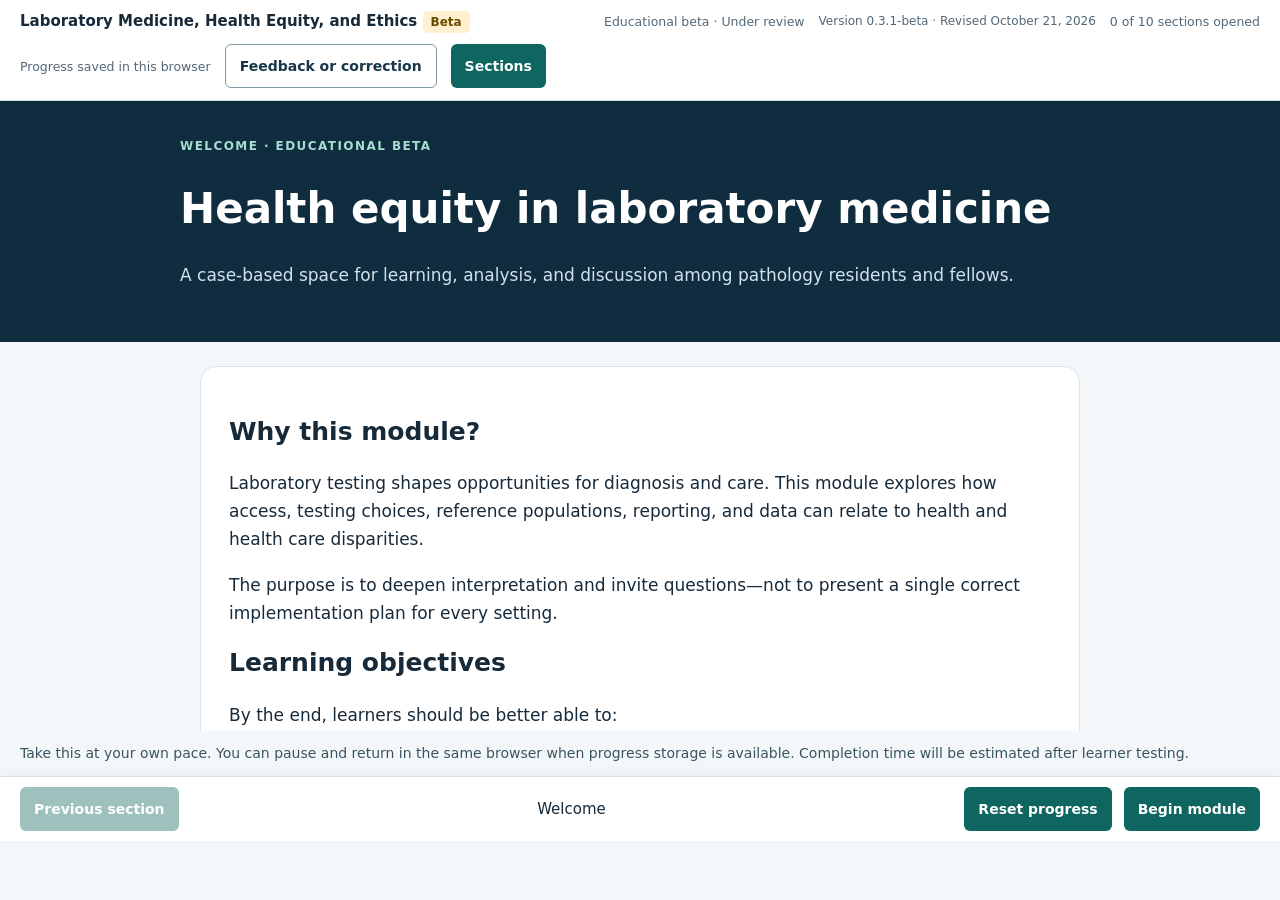
==== commit b01f55d5: "Explain all incorrect answer options across the 23 module questions" ====
--- a/docs/index.html
+++ b/docs/index.html
@@ -1,7 +1,7 @@
 <!doctype html><html lang="en"><meta charset="utf-8"><meta name="viewport" content="width=device-width,initial-scale=1"><title>Laboratory medicine · Health equity module · Educational beta</title><style>*{box-sizing:border-box}body{margin:0;background:#f4f7fa;color:#172a3a;font:15px system-ui,sans-serif}.bar{display:flex;align-items:center;gap:14px;padding:12px 20px;background:white;border-bottom:1px solid #d3e0e6;flex-wrap:wrap}.bar strong{margin-right:auto}button{background:#0f655f;color:white;border:0;border-radius:6px;padding:10px 14px;font:600 14px system-ui;cursor:pointer}button:disabled{opacity:.4}button:focus-visible{outline:3px solid #c48513;outline-offset:2px}#menu{padding:16px;display:grid;grid-template-columns:repeat(auto-fit,minmax(190px,1fr));gap:8px;background:#eaf2f5}#menu button{background:white;color:#173749;border:1px solid #c5d2db;text-align:left}#menu button[aria-current=page]{background:#0f655f;color:white}iframe{display:block;width:100%;height:calc(100vh - 120px);border:0;background:#f4f7fa}.bottom{display:flex;flex-wrap:wrap;justify-content:space-between;align-items:center;gap:12px;padding:10px 20px;background:white;border-top:1px solid #d3e0e6}[hidden]{display:none!important}small{color:#526879}dialog{max-width:440px;border:1px solid #c5d2db;border-radius:12px;padding:24px}dialog::backdrop{background:#102d4077}@media(max-width:600px){iframe{height:calc(100vh - 160px)}.bar{padding:10px}.bottom{padding:10px}}
 :root{color-scheme:light}a{color:#006879}button,input,summary,a{touch-action:manipulation}button,input{min-height:44px}button:focus-visible,a:focus-visible,input:focus-visible,summary:focus-visible{outline:3px solid #9b5c00;outline-offset:3px}.skip-link{position:absolute;left:12px;top:-100px;background:white;padding:12px;z-index:5}.skip-link:focus{top:12px}.bar a{font-size:14px}.release{font-size:12px;color:#526879}.learning-card{max-width:920px;margin:20px auto;padding:24px;background:white;border:1px solid #d3e0e6;border-radius:12px;line-height:1.6}.learning-card h1,.learning-card h2{line-height:1.2}.actions{display:flex;flex-wrap:wrap;gap:10px;margin:16px 0}.secondary{background:white;color:#173749;border:1px solid #8297a4}.completion-message{background:#e6f5ee;border-left:4px solid #0f655f;padding:18px;border-radius:8px}.completion-message h3{margin-top:0}.name-label{display:block;margin:14px 0 6px}input[type=text]{width:min(100%,420px);font:inherit;padding:10px;border:1px solid #8297a4;border-radius:6px}.reading-note{font-size:14px;color:#395460}dialog{max-width:min(560px,calc(100vw - 32px));max-height:85vh;overflow:auto}#frames:focus{outline:3px solid #9b5c00;outline-offset:-3px}#score-sections p{margin:12px 0}#score-sections button{min-width:190px;text-align:left}.bar{position:relative}iframe{height:70vh;min-height:360px}.bottom{position:static;box-shadow:0 -3px 12px #102d400c}.bottom #position{flex:1;text-align:center}.version-note{margin:12px 20px;line-height:1.5}@media(max-width:600px){.learning-card{margin:12px;padding:18px}.bar{gap:8px}.bar strong{flex-basis:100%}.bottom{gap:8px}.bottom #position{order:-1;flex-basis:100%}#previous,#next{flex:1}iframe{height:65vh}.actions button{flex:1;min-width:160px}}@media(prefers-reduced-motion:reduce){*,*::before,*::after{scroll-behavior:auto!important;animation:none!important;transition:none!important}}
-</style><a class="skip-link" href="#frames">Skip to module content</a><div class="bar"><strong>Laboratory Medicine, Health Equity, and Ethics <span style="font-size:12px;background:#fff0cf;color:#694b00;padding:4px 8px;border-radius:5px">Beta</span></strong><small>Educational beta · Under review</small><span class="release" id="release-label"></span><small id="visited"></small><small id="storage-status" role="status"></small><button id="feedback-open" class="secondary" type="button">Feedback or correction</button><button id="toggle" type="button" aria-expanded="false" aria-controls="menu">Sections</button></div><nav id="menu" hidden aria-label="Module sections"></nav><section id="score-summary" class="learning-card" hidden aria-labelledby="score-heading"><h1 id="closing-heading" tabindex="-1">Review and celebrate your learning</h1><p>You can revisit any section, leave questions unanswered, or finish here. Your practice score does not determine participation.</p><h2 id="score-heading">Your learning summary</h2><p id="score-total" role="status"></p><details><summary>Review scores by section</summary><div id="score-sections"></div></details><p><small>Based on your latest submitted answer to each multiple-choice question; changing a selection alone does not change the score. Skipped and unsubmitted questions are reported as unanswered. Matching and reflections are unscored. Revisions after reading explanations count here, so this is a practice summary, not a validated competency assessment. No passing threshold or comparison percentile is assigned; there is no collected learner comparison dataset. Answers stay in this browser.</small></p></section><section id="completion-card" class="learning-card" hidden aria-labelledby="completion-heading"><h2 id="completion-heading">Recognize your participation</h2><p>When you have finished reviewing the material you intended to explore, mark your participation below. This is self-reported; no minimum score or survey response is required.</p><button id="mark-complete" type="button">I have finished reviewing the module</button><div id="completion-message" class="completion-message" hidden role="status"><h3>Thank you for exploring equitable laboratory practice!</h3><p id="completion-date"></p><p>You have made time to consider how testing choices shape opportunities for care. You can keep exploring or save an acknowledgment of your participation.</p></div><div id="acknowledgment-options" hidden><label class="name-label" for="participant-name">Name on acknowledgment <span>(optional)</span></label><input id="participant-name" type="text" maxlength="100" autocomplete="off" aria-describedby="name-note"><p id="name-note" class="reading-note">Your name is used only to create the acknowledgment in this browser. It is not saved with your progress or sent anywhere.</p><div class="actions"><button id="download-acknowledgment" type="button">Download acknowledgment (HTML)</button><button id="print-acknowledgment" class="secondary" type="button">Print or save as PDF</button></div><p class="reading-note">Acknowledges self-reported participation in this educational module. It does not confer CME credit or certify clinical competency.</p><p id="acknowledgment-status" role="status"></p></div></section><main id="frames" tabindex="-1" aria-label="Module content"></main><p class="version-note reading-note">Take this at your own pace. You can pause and return in the same browser when progress storage is available. Completion time will be estimated after learner testing.</p><footer class="bottom"><button id="previous">Previous section</button><span id="position" aria-live="polite"></span><button id="reset" type="button">Reset progress</button><button id="next">Next section</button></footer><dialog id="reset-dialog" aria-labelledby="reset-heading"><h2 id="reset-heading">Reset your progress?</h2><p>This clears your saved answers and section progress in this browser.</p><button id="cancel-reset" type="button">Keep progress</button> <button id="confirm-reset" type="button">Reset progress</button></dialog><dialog id="feedback-dialog" aria-labelledby="feedback-heading"><h2 id="feedback-heading">Feedback and corrections</h2><p>Tell us which section or question needs attention, what was unclear or incorrect, and what you suggest changing. A supporting source is helpful.</p><p id="feedback-context"></p><p><a id="feedback-github" href="https://github.com/inimed25/laboratory-medicine-health-equity-ethics/issues/new" target="_blank" rel="noopener">Open a GitHub feedback issue</a> (GitHub account required).</p><p>GitHub issues are public. Do not include patient information, names, or private details.</p><p>If you do not use GitHub, download a feedback template to share with the person who provided this module. Downloading does not send feedback.</p><div class="actions"><button id="download-feedback" class="secondary" type="button">Download feedback template</button><button id="feedback-close" type="button">Close</button></div></dialog><script>window.moduleRelease={"version": "0.3.0-beta", "revised": "2026-10-21", "revisedLabel": "October 21, 2026"};
-const sections=[{"label": "Welcome", "html": "<!doctype html><html lang=\"en\" data-section=\"0\" data-revision=\"9ed717946f8e\"><meta charset=\"utf-8\"><meta name=\"viewport\" content=\"width=device-width,initial-scale=1\"><title>Welcome · Health equity in laboratory medicine<\/title><style>*{box-sizing:border-box}body{margin:0;background:#f4f7fa;color:#172a3a;font:17px/1.65 system-ui,sans-serif}header{background:#102d40;color:white;padding:36px max(24px,calc((100vw - 920px)/2))}header p{color:#d1e2eb}h1{font-size:clamp(28px,4vw,42px);line-height:1.15}h2{font-size:25px;line-height:1.3}main{max-width:920px;margin:24px auto;padding:0 20px 30px}.card{background:white;border:1px solid #dbe3e9;border-radius:16px;padding:28px;margin:20px 0}.eyebrow{font-size:12px;letter-spacing:.12em;text-transform:uppercase;color:#a7dcd1;font-weight:750}li{margin:10px 0}.note{border-left:4px solid #0f655f;padding-left:18px}small{font-size:14px;color:#526879}@media(max-width:600px){header{padding:28px 20px}.card{padding:20px}}/* Shared accessibility and narrow-screen behavior. */\n:root{color-scheme:light}html{scroll-behavior:smooth}body{overflow-wrap:anywhere}button,summary,input,select,a{touch-action:manipulation}button,summary,select{min-height:44px}button:focus-visible,a:focus-visible,input:focus-visible,select:focus-visible,summary:focus-visible,[tabindex=\"-1\"]:focus-visible{outline:3px solid #9b5c00;outline-offset:3px}summary{padding:6px 0}.table-wrap{max-width:100%;overflow:auto}.table-wrap:focus-visible{outline:3px solid #9b5c00;outline-offset:3px}th,td{overflow-wrap:normal}table{min-width:420px}input[type=radio]{flex-shrink:0;width:18px;height:18px}.sr{white-space:nowrap}.module-version{font-size:13px;color:#526879;margin:24px 0}.tabs button{min-height:44px}@media(max-width:600px){header{overflow-wrap:normal}.question label{padding:12px;gap:10px}button{margin-top:6px}.skip-question{margin-left:6px}.panel,.card{min-width:0}.nav{gap:10px;flex-wrap:wrap}.nav span{min-width:90px}.table-wrap{font-size:14px}th,td{padding:10px}.answer-sources ul{padding-left:18px}}@media(prefers-reduced-motion:reduce){html{scroll-behavior:auto}*,*::before,*::after{scroll-behavior:auto!important;animation:none!important;transition:none!important}}\n<\/style><header><div class=\"eyebrow\">Welcome · Educational beta<\/div><h1>Health equity in laboratory medicine<\/h1><p>A case-based space for learning, analysis, and discussion among pathology residents and fellows.<\/p><\/header><main><section class=\"card\"><h2>Why this module?<\/h2><p>Laboratory testing shapes opportunities for diagnosis and care. This module explores how access, testing choices, reference populations, reporting, and data can relate to health and health care disparities.<\/p><p>The purpose is to deepen interpretation and invite questions—not to present a single correct implementation plan for every setting.<\/p><h2>Learning objectives<\/h2><p>By the end, learners should be better able to:<\/p><ul><li>Distinguish health disparities, health care disparities, health inequity, and social determinants of health.<\/li><li>Recognize how laboratory workflows and testing decisions can create or reinforce unequal opportunities for care.<\/li><li>Interpret case findings alongside published evidence, including what each does and does not establish.<\/li><li>Discuss how pathologists can help clinicians understand test utility, limitations, and the implications of laboratory data.<\/li><\/ul><\/section><section class=\"card\"><h2>About the author and AI assistance<\/h2><p>This module was developed by a clinical pathology resident exploring how laboratory medicine relates to health equity. It is a learning project intended to support critical analysis, discussion, and further inquiry. Feedback from learners and colleagues is welcome.<\/p><p>AI tools assisted with drafting, editing, organizing the material, and building the site. The content may contain errors or omissions; references are provided so readers can explore the evidence and evaluate the interpretations.<\/p><h2>Understanding the cases and evidence<\/h2><p>Cases, patients, local workflows, and numerical examples are fictional unless explicitly identified as published findings with a citation.<\/p><p>Explanations draw on studies, professional guidance, and conceptual sources. References support the accompanying claims, rather than every detail of a fictional scenario. Findings should be understood within the populations and settings studied.<\/p><p>Corresponding references appear in answer explanations and case evidence notes, with optional further reading at the end.<\/p><p class=\"note\">This educational beta does not replace current guidance or patient-specific professional judgment. Corrections, alternative interpretations, and thoughtful critique are welcome. <a href=\"https://github.com/inimed25/laboratory-medicine-health-equity-ethics/issues/new?title=Module%20feedback\" target=\"_blank\" rel=\"noopener\">Send feedback or report a correction on GitHub<\/a> (GitHub account required). Include the section and question, the issue, and a supporting source if available. This is a public issue tracker; do not include patient information or private details.<\/p><\/section><section class=\"card\"><h2>Using the module<\/h2><p><strong>Take this at your own pace.<\/strong> You can pause and return in the same browser when storage is available. Clearing browser data or switching devices does not carry progress with you. If storage is blocked, progress lasts only for the current visit. Completion time will be estimated after learner testing.<\/p><p>Choose an answer, reveal the explanation, and explore the evidence. There is no timer or passing score. The Sections menu lets you move between topics; progress and answers are saved in this browser when storage is available. Use “Reset progress” to clear them. No answers are sent to a server. A learning summary in the closing section shows your latest submitted answers, with unanswered questions reported separately. Matching and reflections are unscored. This is a practice summary, not a validated competency assessment or comparison with other learners.<\/p><p><strong>Select “Begin module” below to start.<\/strong><\/p><p>The closing section offers a participation acknowledgment after you confirm that you have finished reviewing the module. It is independent of your practice score. Use “Feedback or correction” at the top of the page to report a problem or download a feedback template.<\/p><small>Version 0.3.0-beta · Revised October 21, 2026.<\/small><\/section><\/main><script>// Supply names, semantics and focus after a staged interaction.\n(() => {\n  document.querySelectorAll('th').forEach(th => { if (!th.hasAttribute('scope')) th.scope = 'col'; });\n  document.querySelectorAll('.table-wrap').forEach((el, i) => {\n    el.tabIndex = 0; el.setAttribute('role', 'region');\n    el.setAttribute('aria-label', `Case table ${i + 1}; scroll horizontally if needed`);\n  });\n  document.querySelectorAll('.question').forEach((form, i) => {\n    const heading = form.querySelector('h3');\n    if (heading) { heading.id ||= `question-heading-${i + 1}`; form.setAttribute('aria-labelledby', heading.id); }\n    const legend = form.querySelector('legend');\n    const stem = form.querySelector('h3 + p');\n    if (legend && stem) legend.textContent = stem.textContent + ' Choose one answer.';\n  });\n  document.querySelectorAll('.feedback,.match-feedback').forEach(el => {\n    el.setAttribute('role', 'status'); el.setAttribute('aria-live', 'polite');\n  });\n  const main = document.querySelector('main');\n  if (main && parent.moduleRelease) {\n    const note = document.createElement('p'); note.className = 'module-version';\n    note.textContent = `Version ${parent.moduleRelease.version} · Revised ${parent.moduleRelease.revisedLabel}`;\n    main.appendChild(note);\n  }\n  document.addEventListener('click', event => {\n    const button = event.target.closest('button');\n    if (!button || !(button.matches('.skip-question,.continue,#reveal,#follow') || button.dataset.next)) return;\n    // Existing handlers reveal the next stage before the bubbling event arrives.\n    // Prefer the newly available stage or the next visible question after this form.\n    requestAnimationFrame(() => {\n      if (document.activeElement !== button && document.activeElement !== document.body && !button.hidden) return;\n      let candidates = [...document.querySelectorAll('h2,h3,button')].filter(el=>el.getClientRects().length && (button.compareDocumentPosition(el) & Node.DOCUMENT_POSITION_FOLLOWING));\n      const next = candidates.find(el=>el.matches('h2,h3')) || candidates[0];\n      if (next) { if (!next.matches('button')) next.tabIndex = -1; next.focus({preventScroll:true}); }\n    });\n  });\n})();\n<\/script><script>// Runs inside each same-origin section frame after its interaction handlers.\n(() => {\n  const generation = parent.moduleGeneration;\n  const section = Number(document.documentElement.dataset.section);\n  const elements = [...document.querySelectorAll('body *')];\n  const controls = [...document.querySelectorAll('input, select')];\n  const forms = [...document.querySelectorAll('form')];\n  let restoring = true;\n  const saved = parent.readSection(section);\n  const submittedChoices = [...(saved?.submittedChoices || [])];\n  if (saved) {\n    controls.forEach((el, i) => {\n      const value = saved.controls?.[i];\n      if (!value) return;\n      if (el.type === 'radio' || el.type === 'checkbox') el.checked = !!value.checked;\n      else el.value = value.value;\n    });\n    forms.forEach((form, i) => {\n      if (saved.submitted?.[i]) {\n        const choice = [...form.querySelectorAll('input')].find(el => el.value === submittedChoices[i]);\n        if (choice) choice.checked = true;\n        form.requestSubmit();\n      }\n    });\n    // Preserve a changed but unsubmitted selection without rescoring it.\n    controls.forEach((el, i) => {\n      if ((el.type === 'radio' || el.type === 'checkbox') && saved.controls?.[i]) el.checked = !!saved.controls[i].checked;\n    });\n    if (section === 1 && Number.isInteger(saved.beat)) show(saved.beat);\n    // Reapply the revealed stages after regenerating answer/matching feedback.\n    elements.forEach((el, i) => {\n      if (saved.revision === document.documentElement.dataset.revision && Array.isArray(saved.hidden)) el.hidden = !!saved.hidden[i];\n      if (saved.revision === document.documentElement.dataset.revision && el.tagName === 'DETAILS') el.open = !!saved.open?.[i];\n    });\n    requestAnimationFrame(() => window.scrollTo(0, saved.scroll || 0));\n  }\n  restoring = false;\n  function save() {\n    if (restoring) return;\n    parent.saveSection(section, {\n      revision: document.documentElement.dataset.revision,\n      controls: controls.map(el => ({ value: el.value, checked: el.checked })),\n      submittedChoices,\n      results: forms.map(form => form.matches('[data-key]') ? (form.dataset.result || null) : null),\n      submitted: forms.map(form => !!form.dataset.result || !!form.querySelector('.match-feedback:not([hidden])')),\n      hidden: elements.map(el => el.hidden),\n      open: elements.map(el => el.tagName === 'DETAILS' && el.open),\n      beat: section === 1 ? current : undefined,\n      scroll: window.scrollY\n    }, generation);\n  }\n  let timer;\n  function queueSave() { clearTimeout(timer); timer = setTimeout(save, 80); }\n  document.addEventListener('change', queueSave);\n  document.addEventListener('click', queueSave);\n  document.addEventListener('submit', event => {\n    const i = forms.indexOf(event.target);\n    const choice = event.target.querySelector('input:checked');\n    if (i >= 0 && choice && event.target.dataset.result) submittedChoices[i] = choice.value;\n    queueSave();\n  });\n  document.addEventListener('toggle', queueSave, true);\n  window.addEventListener('scroll', queueSave, { passive: true });\n  window.addEventListener('pagehide', save);\n  // Flush before the parent hides the frame, including very recent input.\n  window.saveModuleProgress = save;\n})();\n<\/script><\/html>"}, {"label": "1 · Foundations", "html": "<!doctype html><html lang=\"en\" data-section=\"1\" data-revision=\"01d852930f74\"><meta charset=\"utf-8\"><meta name=\"viewport\" content=\"width=device-width,initial-scale=1\"><title>Health equity · Foundations · Educational beta<\/title><style>*{box-sizing:border-box}body{margin:0;background:#f4f7fa;color:#172a3a;font:17px/1.65 system-ui,sans-serif}header{background:#102d40;color:white;padding:36px max(24px,calc((100vw - 920px)/2))}header p{color:#d1e2eb;max-width:760px;margin:8px 0}.eyebrow{font-size:12px;font-weight:750;letter-spacing:.12em;text-transform:uppercase;color:#35716f}header .eyebrow{color:#a7dcd1}h1{font-size:clamp(28px,4vw,42px);line-height:1.15;margin:12px 0}h2{font-size:29px;line-height:1.25}h3{font-size:21px}main{max-width:920px;margin:24px auto;padding:0 20px}.tabs{display:flex;gap:8px;flex-wrap:wrap;margin:22px 0}.tabs button{background:white;color:#173749;border:1px solid #c5d2db}.tabs button[aria-current=true]{background:#0f655f;color:white;border-color:#0f655f}.panel{background:white;border:1px solid #dbe3e9;border-radius:16px;padding:32px;box-shadow:0 8px 30px #112d4008}p{margin:14px 0}a{color:#006f80}table{border-collapse:collapse;width:100%;font-size:15px}th,td{padding:14px;border-bottom:1px solid #dce5eb;text-align:left}th{background:#eaf3f4}.table-wrap{overflow:auto;margin:20px 0}.question{border-top:2px solid #c6e0db;margin-top:30px;padding-top:16px}fieldset{border:0;padding:0;margin:18px 0}label{display:flex;align-items:flex-start;gap:12px;padding:14px;margin:9px 0;background:#f5f8fa;border:1px solid #d5e0e6;border-radius:8px;cursor:pointer}input{margin-top:7px;accent-color:#0f655f}label:has(input:checked){background:#e5f3ef;border-color:#0f655f}button{background:#0f655f;color:white;border:0;border-radius:7px;padding:12px 18px;font:650 15px system-ui;cursor:pointer}button:disabled{opacity:.45;cursor:default}button:focus-visible,select:focus-visible,a:focus-visible{outline:3px solid #c48513;outline-offset:3px}.feedback,.match-feedback{background:#edf6f2;border-left:4px solid #0f655f;padding:16px 20px;margin:20px 0}.verdict{font-weight:700}details{margin:20px 0;padding:14px 18px;background:#f0f5f8;border-radius:8px}summary{cursor:pointer;font-weight:650}select{display:block;width:100%;padding:12px;font:inherit;border:1px solid #bcced8;border-radius:7px}.match label{background:none;border:0;padding:0;margin:20px 0 6px}.nav{display:flex;justify-content:space-between;align-items:center;margin:22px 0}.sr{position:absolute;width:1px;height:1px;overflow:hidden;clip:rect(0,0,0,0)}[hidden]{display:none!important}.footer{font-size:13px;color:#526879}@media(max-width:600px){.panel{padding:20px}header{padding:28px 20px}}.answer-sources{margin-top:18px;padding-top:12px;border-top:1px solid #b9d4cc}.answer-sources ul{padding-left:22px}.answer-sources small{font-size:14px;line-height:1.55}.feedback[data-result=\"incorrect\"]{background:#fff1f0;border-left-color:#b42318;color:#8f1d16}.feedback[data-result=\"incorrect\"] a{color:#8f1d16}.feedback[data-result=\"incorrect\"] .verdict{color:#b42318;font-weight:700}form[data-result=\"incorrect\"] label:has(input:checked){background:#fff1f0;border-color:#b42318;color:#8f1d16}form[data-result=\"incorrect\"] input:checked{accent-color:#b42318}.skip-question{margin-left:10px;background:#fff;color:#395460;border:1px solid #9eb2bf}.skip-question:hover{background:#edf3f6}.feedback[data-result=\"incorrect\"]{background:#fff8dc;border-left-color:#b8860b;color:#694c0a}.feedback[data-result=\"incorrect\"] a{color:#694c0a}.feedback[data-result=\"incorrect\"] .verdict{color:#694c0a}form[data-result=\"incorrect\"] label:has(input:checked){background:#fff8dc;border-color:#b8860b;color:#694c0a}form[data-result=\"incorrect\"] input:checked{accent-color:#b8860b}/* Shared accessibility and narrow-screen behavior. */\n:root{color-scheme:light}html{scroll-behavior:smooth}body{overflow-wrap:anywhere}button,summary,input,select,a{touch-action:manipulation}button,summary,select{min-height:44px}button:focus-visible,a:focus-visible,input:focus-visible,select:focus-visible,summary:focus-visible,[tabindex=\"-1\"]:focus-visible{outline:3px solid #9b5c00;outline-offset:3px}summary{padding:6px 0}.table-wrap{max-width:100%;overflow:auto}.table-wrap:focus-visible{outline:3px solid #9b5c00;outline-offset:3px}th,td{overflow-wrap:normal}table{min-width:420px}input[type=radio]{flex-shrink:0;width:18px;height:18px}.sr{white-space:nowrap}.module-version{font-size:13px;color:#526879;margin:24px 0}.tabs button{min-height:44px}@media(max-width:600px){header{overflow-wrap:normal}.question label{padding:12px;gap:10px}button{margin-top:6px}.skip-question{margin-left:6px}.panel,.card{min-width:0}.nav{gap:10px;flex-wrap:wrap}.nav span{min-width:90px}.table-wrap{font-size:14px}th,td{padding:10px}.answer-sources ul{padding-left:18px}}@media(prefers-reduced-motion:reduce){html{scroll-behavior:auto}*,*::before,*::after{scroll-behavior:auto!important;animation:none!important;transition:none!important}}\n<\/style><header><div class=\"eyebrow\">Laboratory medicine · Section 1 · Educational beta<\/div><h1>From health disparities<br>to health equity<\/h1><p>Explore what laboratory data reveal, what they leave out, and where pathologists can contribute.<\/p><\/header><main><nav class=\"tabs\" aria-label=\"Foundation beats\"><button type=\"button\" aria-current=\"true\">1. Observe<\/button><button type=\"button\" aria-current=\"false\">2. Define<\/button><button type=\"button\" aria-current=\"false\">3. Trace<\/button><button type=\"button\" aria-current=\"false\">4. Interpret<\/button><button type=\"button\" aria-current=\"false\">5. Contribute<\/button><\/nav><section class=\"panel\" id=\"beat0\" ><div class=\"eyebrow\">Beat 1 of 5<\/div><h2>What did we observe?<\/h2><p>During a laboratory quality review, your team examines completion of outpatient fecal immunochemical testing (FIT), a stool-based colorectal cancer screening test, after a kit is ordered.<\/p>\n<div class=\"table-wrap\"><table><tr><th>Patient population<\/th><th>FIT completed<\/th><\/tr><tr><td>Patients living in neighborhoods with lower area-level socioeconomic deprivation<\/td><td>82%<\/td><\/tr><tr><td>Patients living in neighborhoods with higher area-level socioeconomic deprivation<\/td><td>64%<\/td><\/tr><\/table><\/div>\n<p><strong>Illustrative fictional data.<\/strong> The difference persists across several months.<\/p>\n<form class=\"question\" data-key=\"A\"><h3>Question 1<\/h3><p>Which interpretation is best supported by the FIT completion data?<\/p><fieldset><legend class=\"sr\">Choose an answer<\/legend><label><input type=\"radio\" name=\"q1\" value=\"A\"><span><b>A<\/b> The groups differ in completion of a health care process; the data do not establish the cause or subsequent health outcomes.<\/span><\/label><label><input type=\"radio\" name=\"q1\" value=\"B\"><span><b>B<\/b> Patients in higher-deprivation neighborhoods are more likely to develop colorectal cancer.<\/span><\/label><label><input type=\"radio\" name=\"q1\" value=\"C\"><span><b>C<\/b> Patients in higher-deprivation neighborhoods have less opportunity to complete screening.<\/span><\/label><label><input type=\"radio\" name=\"q1\" value=\"D\"><span><b>D<\/b> The clinics serving higher-deprivation neighborhoods provide lower-quality care.<\/span><\/label><\/fieldset><button type=\"submit\">Reveal explanation<\/button><div class=\"feedback\" hidden><p class=\"verdict\"><\/p><p><strong>Best answer: A.<\/strong> The dashboard measures completion of a health care process, not cancer outcomes or the reasons for the gap. This pattern is a useful starting point for investigation.<\/p><details class=\"answer-sources\"><summary>Evidence and limitations<\/summary><ul><li><a href=\"https://www.nimhd.nih.gov/about/what-are-health-disparities\" target=\"_blank\" rel=\"noopener\">NIMHD — What Are Health Disparities?<\/a><\/li><li><a href=\"https://www.who.int/health-topics/health-equity\" target=\"_blank\" rel=\"noopener\">WHO — Health equity<\/a><\/li><li><a href=\"https://www.who.int/news-room/fact-sheets/detail/social-determinants-of-health\" target=\"_blank\" rel=\"noopener\">WHO — Social determinants of health<\/a><\/li><\/ul><p><small>Conceptual sources support the interpretation; the FIT data and local observations are fictional teaching examples.<\/small><\/p><\/details><\/div><\/form><\/section><section class=\"panel\" id=\"beat1\" hidden><div class=\"eyebrow\">Beat 2 of 5<\/div><h2>Where does laboratory care fit?<\/h2><p>Health and health care disparities are documented across populations and settings. Laboratory medicine is part of the care pathway in which these disparities can arise: who is offered testing, whether collection and return are feasible, and how results are interpreted and followed up.<\/p>\n<p>The FIT dashboard gives us a starting point for understanding a difference in completion. Its importance does not depend on already knowing its full explanation. The central distinction is between identifying a pattern and understanding the processes that contribute to it.<\/p>\n<h3>Match the concept<\/h3>\n<p>Match each statement to <strong>health disparity<\/strong>, <strong>health care disparity<\/strong>, <strong>health inequity<\/strong>, or <strong>social determinants of health<\/strong>. The examples are illustrative, not findings from the FIT dashboard.<\/p>\n<form class=\"match\"><fieldset><legend>Match each statement to its main emphasis<\/legend><label for=\"match0\">Colorectal cancer mortality is higher in one population than another.<\/label><select id=\"match0\" required data-key=\"0\"><option value=\"\">Select a concept<\/option><option value=\"0\">Health disparity<\/option><option value=\"1\">Health care disparity<\/option><option value=\"2\">Health inequity<\/option><option value=\"3\">Social determinants of health<\/option><\/select><label for=\"match1\">Completion of follow-up colonoscopy after a positive FIT is lower in one population than another.<\/label><select id=\"match1\" required data-key=\"1\"><option value=\"\">Select a concept<\/option><option value=\"0\">Health disparity<\/option><option value=\"1\">Health care disparity<\/option><option value=\"2\">Health inequity<\/option><option value=\"3\">Social determinants of health<\/option><\/select><label for=\"match2\">An avoidable difference in health outcomes is understood to reflect unfair conditions.<\/label><select id=\"match2\" required data-key=\"2\"><option value=\"\">Select a concept<\/option><option value=\"0\">Health disparity<\/option><option value=\"1\">Health care disparity<\/option><option value=\"2\">Health inequity<\/option><option value=\"3\">Social determinants of health<\/option><\/select><label for=\"match3\">Housing, working conditions, and access to transportation shape opportunities for health and care.<\/label><select id=\"match3\" required data-key=\"3\"><option value=\"\">Select a concept<\/option><option value=\"0\">Health disparity<\/option><option value=\"1\">Health care disparity<\/option><option value=\"2\">Health inequity<\/option><option value=\"3\">Social determinants of health<\/option><\/select><\/fieldset><button type=\"submit\">Reveal matches<\/button><div class=\"match-feedback\" hidden><\/div><\/form>\n<p>These concepts overlap. Social conditions can contribute to differences in care and health outcomes, and some disparities reflect inequities. Definitions also vary across sources; the matches identify each statement&#x27;s main emphasis.<\/p>\n<p><strong>In the FIT case:<\/strong> Completion is a health care process. The dashboard does not directly measure cancer incidence or mortality. The gap deserves attention while its contributing processes remain uncertain.<\/p>\n<p><strong>Health care equity<\/strong> describes a fair opportunity to access, receive, and benefit from appropriate, high-quality care without unfair barriers.<\/p>\n<form class=\"question\" data-key=\"B\"><h3>Question 2<\/h3><p>Which additional finding would most strengthen the interpretation that the completion gap reflects a health care inequity?<\/p><fieldset><legend class=\"sr\">Choose an answer<\/legend><label><input type=\"radio\" name=\"q2\" value=\"A\"><span><b>A<\/b> Both groups receive the same FIT kit and written instructions.<\/span><\/label><label><input type=\"radio\" name=\"q2\" value=\"B\"><span><b>B<\/b> Patients at lower-completion clinics report that specimen-return options are difficult to use or collection instructions are unclear, and workflow data link those barriers to incomplete testing.<\/span><\/label><label><input type=\"radio\" name=\"q2\" value=\"C\"><span><b>C<\/b> The gap remains similar when the dashboard is repeated the following year.<\/span><\/label><label><input type=\"radio\" name=\"q2\" value=\"D\"><span><b>D<\/b> FIT results have comparable analytical accuracy in both groups.<\/span><\/label><\/fieldset><button type=\"submit\">Reveal explanation<\/button><div class=\"feedback\" hidden><p class=\"verdict\"><\/p><p><strong>Best answer: B.<\/strong> The finding connects incomplete testing to barriers in collection and return. It strengthens the interpretation of inequity by examining how the service fits patients’ needs, rather than assuming a limitation of a population. It does not explain every incomplete test.<\/p><details class=\"answer-sources\"><summary>Evidence and limitations<\/summary><ul><li><a href=\"https://www.nimhd.nih.gov/about/what-are-health-disparities\" target=\"_blank\" rel=\"noopener\">NIMHD — What Are Health Disparities?<\/a><\/li><li><a href=\"https://www.who.int/health-topics/health-equity\" target=\"_blank\" rel=\"noopener\">WHO — Health equity<\/a><\/li><li><a href=\"https://www.who.int/news-room/fact-sheets/detail/social-determinants-of-health\" target=\"_blank\" rel=\"noopener\">WHO — Social determinants of health<\/a><\/li><\/ul><p><small>Conceptual sources support the interpretation; the FIT data and local observations are fictional teaching examples.<\/small><\/p><\/details><\/div><\/form>\n<details><summary>Evidence and definitions<\/summary><p>Conceptual sources: <a href=\"https://www.nimhd.nih.gov/about/what-are-health-disparities\" target=\"_blank\" rel=\"noopener\">NIMHD — What Are Health Disparities?<\/a> (2026), <a href=\"https://www.who.int/health-topics/health-equity\" target=\"_blank\" rel=\"noopener\">WHO — Health equity<\/a>, and <a href=\"https://www.who.int/news-room/fact-sheets/detail/social-determinants-of-health\" target=\"_blank\" rel=\"noopener\">WHO — Social determinants of health<\/a> (2025). The matching activity uses working distinctions for this lesson, rather than claiming that every source separates these terms identically. NIMHD also includes differences in care among its disparity measures.<\/p><\/details><\/section><section class=\"panel\" id=\"beat2\" hidden><div class=\"eyebrow\">Beat 3 of 5<\/div><h2>What happened before and after the specimen?<\/h2><p>A valid result depends on more than an assay working correctly. For FIT, a patient needs an opportunity to access screening, receive an offer or order, obtain a kit, collect and return a specimen, and receive appropriate interpretation and follow-up.<\/p>\n<p>Social determinants of health are the conditions in which people live, learn, work, and age, together with broader forces shaping those conditions. Structural determinants include institutional, economic, and policy arrangements shaping those opportunities.<\/p>\n<p>In this fictional case, clinic hours, collection instructions, return options, or missing outside-system testing are possible explanations. None has been demonstrated by the opening dashboard.<\/p>\n<details>\n<summary>What else can shape the diagnostic journey?<\/summary>\n<p>Relevant conditions may include insurance coverage and cost, preferred language and available language services, disability and accessibility, housing, working conditions and paid leave, caregiving, digital access, and availability of clinical services. Institutional policies and broader financing or eligibility rules can shape these conditions. Incarceration and immigration-related policies may also affect access and continuity of care.<\/p>\n<p>These are possible influences, not assumptions about an individual or explanations established by a demographic category. Their relevance depends on the patient, setting, and diagnostic pathway.<\/p>\n<\/details>\n<p><strong>Optional reflection:<\/strong> Where could a patient leave this pathway without ever appearing among the specimens received by the laboratory?<\/p>\n<p><strong>Discussion:<\/strong> Before an order, before obtaining a kit, or before specimen return. A dataset of received specimens cannot describe everyone who might have benefited from testing.<\/p><\/section><section class=\"panel\" id=\"beat3\" hidden><div class=\"eyebrow\">Beat 4 of 5<\/div><h2>What does the category leave out?<\/h2><p>The 64% completion rate describes a group, not every person in it. An area-level deprivation measure does not establish an individual patient&#x27;s income, circumstances, understanding, or behavior. People within the category may have very different experiences.<\/p>\n<form class=\"question\" data-key=\"A\"><h3>Question 3<\/h3><p>A patient&#x27;s address falls within the higher-deprivation category. How should the team use this information when discussing FIT completion?<\/p><fieldset><legend class=\"sr\">Choose an answer<\/legend><label><input type=\"radio\" name=\"q3\" value=\"A\"><span><b>A<\/b> Use the group pattern to guide inquiry, and ask the patient which collection or return arrangements work for them.<\/span><\/label><label><input type=\"radio\" name=\"q3\" value=\"B\"><span><b>B<\/b> Offer the support package associated with that category before asking about individual barriers.<\/span><\/label><label><input type=\"radio\" name=\"q3\" value=\"C\"><span><b>C<\/b> Use the category to prioritize reminders, and infer that people who do not respond have similar return barriers.<\/span><\/label><label><input type=\"radio\" name=\"q3\" value=\"D\"><span><b>D<\/b> Exclude neighborhood information from the service review because it cannot establish an individual explanation.<\/span><\/label><\/fieldset><button type=\"submit\">Reveal explanation<\/button><div class=\"feedback\" hidden><p class=\"verdict\"><\/p><p><strong>Best answer: A.<\/strong> Area-level patterns can help identify where to investigate and offer support. They do not identify an individual patient&#x27;s circumstances or preferences. Asking about the actual pathway preserves the usefulness of population data without treating a category as a personal explanation.<\/p><details class=\"answer-sources\"><summary>Evidence and limitations<\/summary><ul><li><a href=\"https://www.nimhd.nih.gov/about/what-are-health-disparities\" target=\"_blank\" rel=\"noopener\">NIMHD — What Are Health Disparities?<\/a><\/li><li><a href=\"https://www.who.int/health-topics/health-equity\" target=\"_blank\" rel=\"noopener\">WHO — Health equity<\/a><\/li><li><a href=\"https://www.who.int/news-room/fact-sheets/detail/social-determinants-of-health\" target=\"_blank\" rel=\"noopener\">WHO — Social determinants of health<\/a><\/li><\/ul><p><small>Conceptual sources support the interpretation; the FIT data and local observations are fictional teaching examples.<\/small><\/p><\/details><\/div><\/form><\/section><section class=\"panel\" id=\"beat4\" hidden><div class=\"eyebrow\">Beat 5 of 5<\/div><h2>What can the pathologist contribute?<\/h2><p>The laboratory can perform FIT accurately while some people never obtain or return a kit, or never receive follow-up after a result. Laboratory teams contribute knowledge about how testing is designed, performed, and reported. Their authority and opportunities to contribute vary by setting.<\/p>\n<div class=\"table-wrap\"><table><tr><th>Relationship to the issue<\/th><th>Examples<\/th><\/tr><tr><td>Direct responsibility within the laboratory<\/td><td>Specimen acceptance criteria, assay performance, and reporting design<\/td><\/tr><tr><td>Influence through shared workflows<\/td><td>Collection instructions, specimen-return arrangements, and ordering pathways<\/td><\/tr><tr><td>Contribution through partnership<\/td><td>Discussions with clinical teams, patients, informatics colleagues, and community partners about access and follow-up<\/td><\/tr><\/table><\/div>\n<p>These roles can overlap. Collection instructions, for example, may be managed by the laboratory in one setting and jointly with clinical services in another.<\/p>\n<h3>Evidence across settings<\/h3>\n<p>Published findings can identify questions worth asking locally, but patient populations, resources, and workflows may differ between settings. External evidence can inform understanding without establishing that the same mechanism explains a local gap.<\/p>\n<p><strong>Closing reflection:<\/strong> In the FIT pathway, which part could your laboratory directly shape, and which would require collaboration?<\/p>\n<p><strong>Discussion:<\/strong> More than one response may be reasonable. The aim is to connect laboratory expertise with the relevant workflow and partners, rather than assign every access barrier to the laboratory.<\/p>\n<p>The later QI section develops how changes can improve overall performance while disparities persist.<\/p>\n<h3>Things to keep in mind<\/h3>\n<p class=\"item\"><strong>An observed disparity does not establish its cause.<\/strong> Identifying a pattern matters even while its contributing processes remain uncertain.<\/p>\n<p class=\"item\"><strong>A group average does not describe every individual.<\/strong> Circumstances vary within demographic and geographic categories.<\/p>\n<p class=\"item\"><strong>An accurate result is one part of diagnostic care.<\/strong> Access before testing and interpretation and follow-up afterward also shape its value.<\/p>\n<details><summary>Equity glossary<\/summary>\n<p><strong>Health disparity:<\/strong> A population difference in health status or outcomes, interpreted using the source&#x27;s definition; some definitions emphasize disadvantage and some include differences in care.<\/p>\n<p><strong>Health care disparity:<\/strong> A population difference in access to, use of, or quality of care, interpreted using the source&#x27;s definition and relevant context.<\/p>\n<p><strong>Health inequity:<\/strong> A difference understood as unfair or unjust; definitions often also emphasize avoidability or remediability.<\/p>\n<p><strong>Health equity:<\/strong> Fair opportunity to attain health and receive appropriate care without unfair barriers.<\/p>\n<p><strong>Social determinants of health:<\/strong> Conditions and broader forces shaping how people live and their opportunities for health.<\/p>\n<p><strong>Structural determinants:<\/strong> Broader institutional, economic, political, and social arrangements shaping social position and opportunities.<\/p><\/details><\/section><div class=\"nav\"><button id=\"back\" disabled>Previous beat<\/button><span id=\"position\">Beat 1 of 5<\/span><button id=\"next\">Next beat<\/button><\/div><p class=\"footer\">Educational beta · Hypothetical FIT data · No timer or passing score · Progress is saved in this browser when storage is available.<\/p><\/main><script>let current=0;const panels=[...document.querySelectorAll('.panel')],tabs=[...document.querySelectorAll('.tabs button')];function show(i){current=i;panels.forEach((p,n)=>p.hidden=n!==i);tabs.forEach((t,n)=>t.setAttribute('aria-current',n===i));document.querySelector('#back').disabled=i===0;document.querySelector('#next').disabled=i===4;document.querySelector('#position').textContent=`Beat ${i+1} of 5`;panels[i].querySelector('h2').focus();}tabs.forEach((t,i)=>t.onclick=()=>show(i));document.querySelector('#back').onclick=()=>show(current-1);document.querySelector('#next').onclick=()=>show(current+1);document.querySelectorAll('h2').forEach(h=>h.tabIndex=-1);document.querySelectorAll('.question').forEach(f=>f.onsubmit=e=>{e.preventDefault();const choice=f.querySelector('input:checked');if(!choice){f.querySelector('input').focus();return;}const box=f.querySelector('.feedback');box.hidden=false;box.setAttribute('role','status');box.dataset.result=choice.value===f.dataset.key?'correct':'incorrect';f.dataset.result=box.dataset.result;box.querySelector('.verdict').textContent=choice.value===f.dataset.key?'Correct — your answer matches the best-supported interpretation.':'Incorrect — review the best-supported interpretation below.';});document.querySelector('.match').onsubmit=e=>{e.preventDefault();const f=e.currentTarget,box=f.querySelector('.match-feedback');box.hidden=false;box.setAttribute('role','status');const terms=['Health disparity','Health care disparity','Health inequity','Social determinants of health'];const definitions=['A population difference in health status or outcomes.','A population difference in access to, use of, or quality of care.','A health difference understood as unfair or unjust.','Living conditions and broader forces shaping opportunities for health.'];box.innerHTML=[...f.querySelectorAll('select')].map((s,i)=>`<p><strong>${i+1}. ${terms[i]}<\/strong> — ${s.value==i?'Your match agrees.':'Review this distinction.'} ${definitions[i]}<\/p>`).join('');};<\/script><script>document.querySelectorAll('form').forEach(f=>{const b=document.createElement('button');b.type='button';b.className='skip-question';b.textContent='Skip question';f.querySelector('button[type=\"submit\"]')?.insertAdjacentElement('afterend',b);if(!b.isConnected)f.querySelector('button').insertAdjacentElement('afterend',b);b.onclick=()=>{const panel=f.closest('.panel');const index=panels.indexOf(panel);if(index<panels.length-1)show(index+1);};});<\/script><script>// Supply names, semantics and focus after a staged interaction.\n(() => {\n  document.querySelectorAll('th').forEach(th => { if (!th.hasAttribute('scope')) th.scope = 'col'; });\n  document.querySelectorAll('.table-wrap').forEach((el, i) => {\n    el.tabIndex = 0; el.setAttribute('role', 'region');\n    el.setAttribute('aria-label', `Case table ${i + 1}; scroll horizontally if needed`);\n  });\n  document.querySelectorAll('.question').forEach((form, i) => {\n    const heading = form.querySelector('h3');\n    if (heading) { heading.id ||= `question-heading-${i + 1}`; form.setAttribute('aria-labelledby', heading.id); }\n    const legend = form.querySelector('legend');\n    const stem = form.querySelector('h3 + p');\n    if (legend && stem) legend.textContent = stem.textContent + ' Choose one answer.';\n  });\n  document.querySelectorAll('.feedback,.match-feedback').forEach(el => {\n    el.setAttribute('role', 'status'); el.setAttribute('aria-live', 'polite');\n  });\n  const main = document.querySelector('main');\n  if (main && parent.moduleRelease) {\n    const note = document.createElement('p'); note.className = 'module-version';\n    note.textContent = `Version ${parent.moduleRelease.version} · Revised ${parent.moduleRelease.revisedLabel}`;\n    main.appendChild(note);\n  }\n  document.addEventListener('click', event => {\n    const button = event.target.closest('button');\n    if (!button || !(button.matches('.skip-question,.continue,#reveal,#follow') || button.dataset.next)) return;\n    // Existing handlers reveal the next stage before the bubbling event arrives.\n    // Prefer the newly available stage or the next visible question after this form.\n    requestAnimationFrame(() => {\n      if (document.activeElement !== button && document.activeElement !== document.body && !button.hidden) return;\n      let candidates = [...document.querySelectorAll('h2,h3,button')].filter(el=>el.getClientRects().length && (button.compareDocumentPosition(el) & Node.DOCUMENT_POSITION_FOLLOWING));\n      const next = candidates.find(el=>el.matches('h2,h3')) || candidates[0];\n      if (next) { if (!next.matches('button')) next.tabIndex = -1; next.focus({preventScroll:true}); }\n    });\n  });\n})();\n<\/script><script>// Runs inside each same-origin section frame after its interaction handlers.\n(() => {\n  const generation = parent.moduleGeneration;\n  const section = Number(document.documentElement.dataset.section);\n  const elements = [...document.querySelectorAll('body *')];\n  const controls = [...document.querySelectorAll('input, select')];\n  const forms = [...document.querySelectorAll('form')];\n  let restoring = true;\n  const saved = parent.readSection(section);\n  const submittedChoices = [...(saved?.submittedChoices || [])];\n  if (saved) {\n    controls.forEach((el, i) => {\n      const value = saved.controls?.[i];\n      if (!value) return;\n      if (el.type === 'radio' || el.type === 'checkbox') el.checked = !!value.checked;\n      else el.value = value.value;\n    });\n    forms.forEach((form, i) => {\n      if (saved.submitted?.[i]) {\n        const choice = [...form.querySelectorAll('input')].find(el => el.value === submittedChoices[i]);\n        if (choice) choice.checked = true;\n        form.requestSubmit();\n      }\n    });\n    // Preserve a changed but unsubmitted selection without rescoring it.\n    controls.forEach((el, i) => {\n      if ((el.type === 'radio' || el.type === 'checkbox') && saved.controls?.[i]) el.checked = !!saved.controls[i].checked;\n    });\n    if (section === 1 && Number.isInteger(saved.beat)) show(saved.beat);\n    // Reapply the revealed stages after regenerating answer/matching feedback.\n    elements.forEach((el, i) => {\n      if (saved.revision === document.documentElement.dataset.revision && Array.isArray(saved.hidden)) el.hidden = !!saved.hidden[i];\n      if (saved.revision === document.documentElement.dataset.revision && el.tagName === 'DETAILS') el.open = !!saved.open?.[i];\n    });\n    requestAnimationFrame(() => window.scrollTo(0, saved.scroll || 0));\n  }\n  restoring = false;\n  function save() {\n    if (restoring) return;\n    parent.saveSection(section, {\n      revision: document.documentElement.dataset.revision,\n      controls: controls.map(el => ({ value: el.value, checked: el.checked })),\n      submittedChoices,\n      results: forms.map(form => form.matches('[data-key]') ? (form.dataset.result || null) : null),\n      submitted: forms.map(form => !!form.dataset.result || !!form.querySelector('.match-feedback:not([hidden])')),\n      hidden: elements.map(el => el.hidden),\n      open: elements.map(el => el.tagName === 'DETAILS' && el.open),\n      beat: section === 1 ? current : undefined,\n      scroll: window.scrollY\n    }, generation);\n  }\n  let timer;\n  function queueSave() { clearTimeout(timer); timer = setTimeout(save, 80); }\n  document.addEventListener('change', queueSave);\n  document.addEventListener('click', queueSave);\n  document.addEventListener('submit', event => {\n    const i = forms.indexOf(event.target);\n    const choice = event.target.querySelector('input:checked');\n    if (i >= 0 && choice && event.target.dataset.result) submittedChoices[i] = choice.value;\n    queueSave();\n  });\n  document.addEventListener('toggle', queueSave, true);\n  window.addEventListener('scroll', queueSave, { passive: true });\n  window.addEventListener('pagehide', save);\n  // Flush before the parent hides the frame, including very recent input.\n  window.saveModuleProgress = save;\n})();\n<\/script><\/html>"}, {"label": "2 · Diagnostic journey", "html": "<!doctype html><html lang=\"en\" data-section=\"2\" data-revision=\"7322822ee93d\"><meta charset=\"utf-8\"><meta name=\"viewport\" content=\"width=device-width,initial-scale=1\"><title>Health equity · Diagnostic journey · Educational beta<\/title><style>*{box-sizing:border-box}body{margin:0;background:#f4f7fa;color:#172a3a;font:17px/1.65 system-ui,sans-serif}header{background:#102d40;color:white;padding:36px max(24px,calc((100vw - 920px)/2))}header p{color:#d1e2eb;max-width:760px;margin:8px 0}.eyebrow{font-size:12px;font-weight:750;letter-spacing:.12em;text-transform:uppercase;color:#35716f}header .eyebrow{color:#a7dcd1}h1{font-size:clamp(28px,4vw,42px);line-height:1.15;margin:12px 0}h2{font-size:29px;line-height:1.25}h3{font-size:21px}main{max-width:920px;margin:24px auto;padding:0 20px}.tabs{display:flex;gap:8px;flex-wrap:wrap;margin:22px 0}.tabs button{background:white;color:#173749;border:1px solid #c5d2db}.tabs button[aria-current=true]{background:#0f655f;color:white;border-color:#0f655f}.panel{background:white;border:1px solid #dbe3e9;border-radius:16px;padding:32px;box-shadow:0 8px 30px #112d4008}p{margin:14px 0}a{color:#006f80}table{border-collapse:collapse;width:100%;font-size:15px}th,td{padding:14px;border-bottom:1px solid #dce5eb;text-align:left}th{background:#eaf3f4}.table-wrap{overflow:auto;margin:20px 0}.question{border-top:2px solid #c6e0db;margin-top:30px;padding-top:16px}fieldset{border:0;padding:0;margin:18px 0}label{display:flex;align-items:flex-start;gap:12px;padding:14px;margin:9px 0;background:#f5f8fa;border:1px solid #d5e0e6;border-radius:8px;cursor:pointer}input{margin-top:7px;accent-color:#0f655f}label:has(input:checked){background:#e5f3ef;border-color:#0f655f}button{background:#0f655f;color:white;border:0;border-radius:7px;padding:12px 18px;font:650 15px system-ui;cursor:pointer}button:disabled{opacity:.45;cursor:default}button:focus-visible,select:focus-visible,a:focus-visible{outline:3px solid #c48513;outline-offset:3px}.feedback,.match-feedback{background:#edf6f2;border-left:4px solid #0f655f;padding:16px 20px;margin:20px 0}.verdict{font-weight:700}details{margin:20px 0;padding:14px 18px;background:#f0f5f8;border-radius:8px}summary{cursor:pointer;font-weight:650}select{display:block;width:100%;padding:12px;font:inherit;border:1px solid #bcced8;border-radius:7px}.match label{background:none;border:0;padding:0;margin:20px 0 6px}.nav{display:flex;justify-content:space-between;align-items:center;margin:22px 0}.sr{position:absolute;width:1px;height:1px;overflow:hidden;clip:rect(0,0,0,0)}[hidden]{display:none!important}.footer{font-size:13px;color:#526879}@media(max-width:600px){.panel{padding:20px}header{padding:28px 20px}}.answer-sources{margin-top:18px;padding-top:12px;border-top:1px solid #b9d4cc}.answer-sources ul{padding-left:22px}.answer-sources small{font-size:14px;line-height:1.55}.feedback[data-result=\"incorrect\"]{background:#fff1f0;border-left-color:#b42318;color:#8f1d16}.feedback[data-result=\"incorrect\"] a{color:#8f1d16}.feedback[data-result=\"incorrect\"] .verdict{color:#b42318;font-weight:700}form[data-result=\"incorrect\"] label:has(input:checked){background:#fff1f0;border-color:#b42318;color:#8f1d16}form[data-result=\"incorrect\"] input:checked{accent-color:#b42318}.skip-question{margin-left:10px;background:#fff;color:#395460;border:1px solid #9eb2bf}.skip-question:hover{background:#edf3f6}.feedback[data-result=\"incorrect\"]{background:#fff8dc;border-left-color:#b8860b;color:#694c0a}.feedback[data-result=\"incorrect\"] a{color:#694c0a}.feedback[data-result=\"incorrect\"] .verdict{color:#694c0a}form[data-result=\"incorrect\"] label:has(input:checked){background:#fff8dc;border-color:#b8860b;color:#694c0a}form[data-result=\"incorrect\"] input:checked{accent-color:#b8860b}/* Shared accessibility and narrow-screen behavior. */\n:root{color-scheme:light}html{scroll-behavior:smooth}body{overflow-wrap:anywhere}button,summary,input,select,a{touch-action:manipulation}button,summary,select{min-height:44px}button:focus-visible,a:focus-visible,input:focus-visible,select:focus-visible,summary:focus-visible,[tabindex=\"-1\"]:focus-visible{outline:3px solid #9b5c00;outline-offset:3px}summary{padding:6px 0}.table-wrap{max-width:100%;overflow:auto}.table-wrap:focus-visible{outline:3px solid #9b5c00;outline-offset:3px}th,td{overflow-wrap:normal}table{min-width:420px}input[type=radio]{flex-shrink:0;width:18px;height:18px}.sr{white-space:nowrap}.module-version{font-size:13px;color:#526879;margin:24px 0}.tabs button{min-height:44px}@media(max-width:600px){header{overflow-wrap:normal}.question label{padding:12px;gap:10px}button{margin-top:6px}.skip-question{margin-left:6px}.panel,.card{min-width:0}.nav{gap:10px;flex-wrap:wrap}.nav span{min-width:90px}.table-wrap{font-size:14px}th,td{padding:10px}.answer-sources ul{padding-left:18px}}@media(prefers-reduced-motion:reduce){html{scroll-behavior:auto}*,*::before,*::after{scroll-behavior:auto!important;animation:none!important;transition:none!important}}\n<\/style><header><div class=\"eyebrow\">Laboratory medicine · Section 2 · Educational beta<\/div><h1>The diagnostic journey<\/h1><p>Follow the testing pathway beyond the specimens that reach the laboratory.<\/p><\/header><main><section class=\"panel\"><div class=\"eyebrow\">Section 2 · Step 1 of 3<\/div><h2>Who becomes visible in laboratory data?<\/h2><p><strong>All counts and subgroup patterns in this case are hypothetical.<\/strong><\/p>\n<p>A community sexual-health program offers home-collection kits for chlamydia and gonorrhea testing, using a collection system authorized for that setting. Its laboratory reports excellent specimen acceptance and turnaround time. The program also tracks earlier steps:<\/p>\n<div class=\"table-wrap\"><table><tr><th>Step<\/th><th>Patients<\/th><\/tr><tr><td>Requested a kit<\/td><td>200<\/td><\/tr><tr><td>Kit dispatched<\/td><td>180<\/td><\/tr><tr><td>Specimen received by the laboratory<\/td><td>110<\/td><\/tr><tr><td>Valid result reported<\/td><td>106<\/td><\/tr><\/table><\/div>\n<p>Dispatch does not establish that a kit was received.<\/p><p><strong>Additional context:<\/strong> In this fictional program, written collection and return instructions are available only in English, although some patients prefer another language. Telephone assistance is available only during weekday work hours. These service features may matter to completion; the aggregate counts do not establish their effect or identify which patients encountered them.<\/p><form class=\"question\" data-key=\"B\" data-number=\"1\"><h3>Question 1<\/h3><p>What is the most important limitation of judging this program using laboratory acceptance and turnaround time alone?<\/p><fieldset><legend class=\"sr\">Choose an answer<\/legend><label><input type=\"radio\" required name=\"q1\" value=\"A\"><span><b>A<\/b> The difference between kits dispatched and specimens received establishes that home collection is unsuitable for this population.<\/span><\/label><label><input type=\"radio\" required name=\"q1\" value=\"B\"><span><b>B<\/b> Those measures describe patients whose specimens arrived, while leaving earlier losses in the testing pathway largely unexamined.<\/span><\/label><label><input type=\"radio\" required name=\"q1\" value=\"C\"><span><b>C<\/b> High specimen acceptance suggests that patients who did not return a kit probably no longer needed testing.<\/span><\/label><label><input type=\"radio\" required name=\"q1\" value=\"D\"><span><b>D<\/b> Including all kit requests in the acceptance-rate denominator would reveal which barriers prevented completion.<\/span><\/label><\/fieldset><button type=\"submit\">Reveal explanation<\/button><div class=\"feedback\" hidden role=\"status\"><p class=\"verdict\"><\/p><p><strong>Best answer: B.<\/strong> Acceptance and turnaround describe specimens that arrived. Beginning the dashboard there leaves earlier losses unexamined. Track the full pathway to locate missed transitions, then investigate why they occur.<\/p><details class=\"answer-sources\"><summary>Evidence and limitations<\/summary><ul><li><a href=\"https://www.accessdata.fda.gov/cdrh_docs/pdf20/DEN200070.pdf\" target=\"_blank\" rel=\"noopener\">FDA — Simple 2 Test authorization<\/a><\/li><li><a href=\"https://doi.org/10.1136/bmjopen-2017-017978\" target=\"_blank\" rel=\"noopener\">Manavi and Hodson — Factors associated with return of STI home sampling kits<\/a><\/li><li><a href=\"https://doi.org/10.1186/s12889-024-19741-x\" target=\"_blank\" rel=\"noopener\">Spence et al. — How does online postal self-sampling shape access to STI testing?<\/a><\/li><\/ul><p><small>These sources concern home sampling and access. The case counts and housing breakdown are hypothetical; the sources do not establish their cause.<\/small><\/p><\/details><\/div><\/form><button id=\"reveal\" hidden style=\"margin-top:20px\">Continue: see the housing breakdown<\/button><div id=\"stage2\" hidden><hr><div class=\"eyebrow\">Step 2 of 3 · New information<\/div><form class=\"question\" data-key=\"A\" data-number=\"2\"><h3>Question 2<\/h3><p>The program links kit requests with laboratory records and compares completion by housing circumstances:<\/p>\n<div class=\"table-wrap\"><table><tr><th>Step<\/th><th>Stable mailing address<\/th><th>Temporary or frequently changing address<\/th><\/tr><tr><td>Requested a kit<\/td><td>100<\/td><td>100<\/td><\/tr><tr><td>Kit dispatched<\/td><td>90<\/td><td>90<\/td><\/tr><tr><td>Specimen received<\/td><td>70<\/td><td>40<\/td><\/tr><tr><td>Valid result reported<\/td><td>68<\/td><td>38<\/td><\/tr><\/table><\/div>\n<p>These fictional categories do not describe everyone&#x27;s circumstances within each group.<\/p>\n<p>Which next investigation would best distinguish kit-delivery problems from collection or return barriers?<\/p><fieldset><legend class=\"sr\">Choose an answer<\/legend><label><input type=\"radio\" required name=\"q2\" value=\"A\"><span><b>A<\/b> Link delivery status with collection and return information, and seek feedback from patients whose specimens did not arrive, comparing patterns by address circumstances.<\/span><\/label><label><input type=\"radio\" required name=\"q2\" value=\"B\"><span><b>B<\/b> Compare rejection reasons among returned specimens by address circumstances to identify why other kits did not reach the laboratory.<\/span><\/label><label><input type=\"radio\" required name=\"q2\" value=\"C\"><span><b>C<\/b> Compare courier transit times for returned specimens by address circumstances to explain the dispatch-to-receipt gap.<\/span><\/label><label><input type=\"radio\" required name=\"q2\" value=\"D\"><span><b>D<\/b> Survey patients who successfully returned kits about the clarity of the instructions, and use their responses to select the intervention.<\/span><\/label><\/fieldset><button type=\"submit\">Reveal explanation<\/button><div class=\"feedback\" hidden role=\"status\"><p class=\"verdict\"><\/p><p><strong>Best answer: A.<\/strong> The largest measured gap emerges between dispatch and specimen receipt. Linking delivery information with collection and return experiences helps separate the steps within that gap. Returned-specimen records and successful users can inform the review, but leave out people who never reached those stages. Contact methods should be feasible and protect privacy; an investigation may still leave some causes unknown.<\/p><details class=\"answer-sources\"><summary>Evidence and limitations<\/summary><ul><li><a href=\"https://doi.org/10.1136/bmjopen-2017-017978\" target=\"_blank\" rel=\"noopener\">Manavi and Hodson — Factors associated with return of STI home sampling kits<\/a><\/li><li><a href=\"https://doi.org/10.1186/s12889-024-19741-x\" target=\"_blank\" rel=\"noopener\">Spence et al. — How does online postal self-sampling shape access to STI testing?<\/a><\/li><li><a href=\"https://doi.org/10.1371/journal.pmed.1002479\" target=\"_blank\" rel=\"noopener\">Wilson et al. — Internet-accessed STI testing: A randomised controlled trial<\/a><\/li><\/ul><p><small>These sources concern home sampling and access. The case counts and housing breakdown are hypothetical; the sources do not establish their cause.<\/small><\/p><\/details><\/div><\/form><div id=\"ending\" hidden><h3>Shared debrief<\/h3>\n<p>Laboratory records describe an important part of the pathway, but not everyone who sought testing. Linking program and laboratory records makes earlier losses visible; stratifying those transitions can reveal differences in completion.<\/p>\n<p>The pathologist contributes knowledge of specimen requirements, acceptance, and laboratory records. Program staff and patients contribute knowledge of delivery, collection, and return experiences. The case&#x27;s address categories describe circumstances relevant to the workflow, rather than a patient&#x27;s motivation or reliability.<\/p>\n<p><strong>Takeaway: Who reaches the laboratory shapes what laboratory data can show.<\/strong> Good performance among received specimens can coexist with unequal completion earlier in the pathway.<\/p><details><summary>Real-world evidence and case boundaries<\/summary><h3>Real-world basis<\/h3>\n<p><strong>Workflow feasibility:<\/strong> FDA&#x27;s 2023 authorization supports home-collected specimens shipped to a laboratory. It does not establish equitable completion.<\/p>\n<p><strong>Documented completion differences:<\/strong> Manavi and Hodson&#x27;s UK observational study reported return of 3,099 of 5,310 requested kits (58.4%). Kits requested from less deprived neighborhoods were more likely to be returned in adjusted analysis. The design did not establish why patients failed to return kits.<\/p>\n<p><strong>Patient experience:<\/strong> A 2024 qualitative study of 100 service users found that convenience and privacy could facilitate postal testing. Some participants&#x27; living situations made home delivery less private, so collecting a kit elsewhere was preferable. Limited representation of digitally excluded people constrains its applicability.<\/p>\n<p><strong>Benefits and scope:<\/strong> A 2017 London randomized trial increased STI testing uptake with an online postal service (50.0% versus 26.6%). Eligibility required internet access and ability to read English. It does not establish access for excluded populations.<\/p>\n<p><strong>Case boundary:<\/strong> Our counts, address categories, and subgroup gap remain hypothetical. These studies do not directly demonstrate lower return rates among people with temporary or changing addresses. Neighborhood deprivation and housing instability are different measures.<\/p>\n<p>References:<\/p>\n<p class=\"item\"><a href=\"https://www.accessdata.fda.gov/cdrh_docs/pdf20/DEN200070.pdf\" target=\"_blank\" rel=\"noopener\">FDA — Simple 2 Test authorization<\/a>.<\/p>\n<p class=\"item\"><a href=\"https://doi.org/10.1136/bmjopen-2017-017978\" target=\"_blank\" rel=\"noopener\">Manavi and Hodson — Factors associated with return of STI home sampling kits<\/a>. BMJ Open. 2017;7:e017978.<\/p>\n<p class=\"item\"><a href=\"https://doi.org/10.1186/s12889-024-19741-x\" target=\"_blank\" rel=\"noopener\">Spence et al. — How does online postal self-sampling shape access to STI testing?<\/a>. BMC Public Health. 2024;24:2339.<\/p>\n<p class=\"item\"><a href=\"https://doi.org/10.1371/journal.pmed.1002479\" target=\"_blank\" rel=\"noopener\">Wilson et al. — Internet-accessed STI testing: A randomised controlled trial<\/a>. PLOS Medicine. 2017;14:e1002479.<\/p><\/details><button id=\"follow\" type=\"button\">Continue: follow the result beyond the laboratory<\/button><\/div><\/div><\/section><section class=\"panel\" id=\"stage3\" hidden><div class=\"eyebrow\">Step 3 of 3 · Following the result beyond the laboratory<\/div><h2>A reported result is not the end of the pathway<\/h2><p><strong>This local workflow and the patients are fictional.<\/strong><\/p><p>A pathology trainee joins a review of STI testing across a community clinic and a youth correctional facility. Both services use the same laboratory, which meets its reporting target. The community clinic’s usual follow-up pathway asks patients to check their portal or call to arrange care.<\/p><p>In this fictional review, some patients in custody cannot independently use that pathway, and some recently released patients do not have reliable private phone access or a stable address. Other patients can readily receive messages and arrange follow-up. These circumstances vary within each setting; incarceration or housing status alone does not establish an individual’s access.<\/p><form class=\"question\" data-number=\"3\" data-key=\"C\"><h3>Question 3<\/h3><p>What makes this an equity concern beyond the laboratory’s reporting performance?<\/p><fieldset><legend class=\"sr\">Choose an answer<\/legend><label><input type=\"radio\" required name=\"q3\" value=\"A\"><span><b>A<\/b> A shared reporting target establishes comparable opportunity for follow-up, even if communication arrangements differ.<\/span><\/label><label><input type=\"radio\" required name=\"q3\" value=\"B\"><span><b>B<\/b> Patients released before results return can be counted as untreated because the facility cannot document subsequent care.<\/span><\/label><label><input type=\"radio\" required name=\"q3\" value=\"C\"><span><b>C<\/b> A pathway that relies on patients receiving messages and arranging care can create different opportunities to benefit from the same reported result.<\/span><\/label><label><input type=\"radio\" required name=\"q3\" value=\"D\"><span><b>D<\/b> Comparing turnaround time between settings would establish whether communication barriers caused a treatment disparity.<\/span><\/label><\/fieldset><button type=\"submit\">Reveal explanation<\/button><div class=\"feedback\" hidden role=\"status\"><p class=\"verdict\"><\/p><p><strong>Best answer: C.<\/strong> A patient-dependent follow-up pathway can create different opportunities to benefit from the same reported result. Examine communication access and coordination across release or transfer. Unknown follow-up must remain distinct from documented absence of treatment.<\/p><details class=\"answer-sources\"><summary>Evidence and limitations<\/summary><p><a href=\"https://wwwnc.cdc.gov/eid/article/30/13/23-0712_article\" target=\"_blank\" rel=\"noopener\">Wolf et al. — Screening for Chlamydia and Gonorrhea in Youth Correctional Facilities, Utah, USA (2024)<\/a><\/p><p><small>The study documents a transition before results returned and unknown treatment after release. It does not establish a follow-up disparity compared with community patients.<\/small><\/p><\/details><\/div><\/form><div id=\"followending\" hidden><details><summary>Real-world basis and limits<\/summary><p>Wolf and colleagues studied screening in 12 Utah youth correctional facilities during October 2021–May 2023. Among youth testing positive for chlamydia, gonorrhea, or both, 25.35% were released before results were known. Those treated in custody received treatment within two days of results. Released youth were referred to local health departments; treatment data after release were unavailable.<\/p><p>This supports examining the transition between a reported result and care. It does not show that released youth went untreated, compare follow-up with community patients, or establish phone or housing barriers as the cause. The communication constraints in this teaching case are fictional.<\/p><p><a href=\"https://wwwnc.cdc.gov/eid/article/30/13/23-0712_article\" target=\"_blank\" rel=\"noopener\">Read the study — Methods and Treatment for Positive Results<\/a><\/p><p><small>Source checked October 4, 2026.<\/small><\/p><\/details><p><strong>Takeaway: Reporting a result and having an opportunity to benefit from it are different outcomes.<\/strong><\/p><p><strong>Reflection:<\/strong> Which parts of the pathway depend on the patient’s resources or freedom to act, and which depend on coordination between institutions?<\/p><\/div><\/section><p class=\"footer\">Educational beta · All case counts and housing-related patterns are hypothetical · No timer or passing score.<\/p><\/main><script>document.querySelectorAll('form').forEach(f=>f.onsubmit=e=>{e.preventDefault();let selected=f.querySelector('input:checked');if(!selected)return;let feedback=f.querySelector('.feedback');feedback.hidden=false;feedback.dataset.result=selected.value===f.dataset.key?'correct':'incorrect';f.dataset.result=feedback.dataset.result;feedback.querySelector('.verdict').textContent=selected.value===f.dataset.key?'Correct — your answer matches the best-supported interpretation.':'Incorrect — review the best-supported interpretation below.';if(f.dataset.number==='1')document.querySelector('#reveal').hidden=false;else if(f.dataset.number==='2')document.querySelector('#ending').hidden=false;else document.querySelector('#followending').hidden=false;});document.querySelector('#reveal').onclick=e=>{document.querySelector('#stage2').hidden=false;e.currentTarget.hidden=true;document.querySelector('#stage2').scrollIntoView({behavior:'smooth',block:'start'});};document.querySelector('#follow').onclick=e=>{document.querySelector('#stage3').hidden=false;e.currentTarget.hidden=true;document.querySelector('#stage3').scrollIntoView({behavior:'smooth',block:'start'});};<\/script><script>document.querySelectorAll('form').forEach(f=>{const b=document.createElement('button');b.type='button';b.className='skip-question';b.textContent='Skip question';f.querySelector('button[type=\"submit\"]')?.insertAdjacentElement('afterend',b);if(!b.isConnected)f.querySelector('button').insertAdjacentElement('afterend',b);b.onclick=()=>{if(f.dataset.number==='1')document.querySelector('#reveal').click();else if(f.dataset.number==='2'){document.querySelector('#ending').hidden=false;document.querySelector('#follow').click();}else{document.querySelector('#followending').hidden=false;document.querySelector('#followending').scrollIntoView({behavior:'smooth',block:'start'});}};});<\/script><script>// Supply names, semantics and focus after a staged interaction.\n(() => {\n  document.querySelectorAll('th').forEach(th => { if (!th.hasAttribute('scope')) th.scope = 'col'; });\n  document.querySelectorAll('.table-wrap').forEach((el, i) => {\n    el.tabIndex = 0; el.setAttribute('role', 'region');\n    el.setAttribute('aria-label', `Case table ${i + 1}; scroll horizontally if needed`);\n  });\n  document.querySelectorAll('.question').forEach((form, i) => {\n    const heading = form.querySelector('h3');\n    if (heading) { heading.id ||= `question-heading-${i + 1}`; form.setAttribute('aria-labelledby', heading.id); }\n    const legend = form.querySelector('legend');\n    const stem = form.querySelector('h3 + p');\n    if (legend && stem) legend.textContent = stem.textContent + ' Choose one answer.';\n  });\n  document.querySelectorAll('.feedback,.match-feedback').forEach(el => {\n    el.setAttribute('role', 'status'); el.setAttribute('aria-live', 'polite');\n  });\n  const main = document.querySelector('main');\n  if (main && parent.moduleRelease) {\n    const note = document.createElement('p'); note.className = 'module-version';\n    note.textContent = `Version ${parent.moduleRelease.version} · Revised ${parent.moduleRelease.revisedLabel}`;\n    main.appendChild(note);\n  }\n  document.addEventListener('click', event => {\n    const button = event.target.closest('button');\n    if (!button || !(button.matches('.skip-question,.continue,#reveal,#follow') || button.dataset.next)) return;\n    // Existing handlers reveal the next stage before the bubbling event arrives.\n    // Prefer the newly available stage or the next visible question after this form.\n    requestAnimationFrame(() => {\n      if (document.activeElement !== button && document.activeElement !== document.body && !button.hidden) return;\n      let candidates = [...document.querySelectorAll('h2,h3,button')].filter(el=>el.getClientRects().length && (button.compareDocumentPosition(el) & Node.DOCUMENT_POSITION_FOLLOWING));\n      const next = candidates.find(el=>el.matches('h2,h3')) || candidates[0];\n      if (next) { if (!next.matches('button')) next.tabIndex = -1; next.focus({preventScroll:true}); }\n    });\n  });\n})();\n<\/script><script>// Runs inside each same-origin section frame after its interaction handlers.\n(() => {\n  const generation = parent.moduleGeneration;\n  const section = Number(document.documentElement.dataset.section);\n  const elements = [...document.querySelectorAll('body *')];\n  const controls = [...document.querySelectorAll('input, select')];\n  const forms = [...document.querySelectorAll('form')];\n  let restoring = true;\n  const saved = parent.readSection(section);\n  const submittedChoices = [...(saved?.submittedChoices || [])];\n  if (saved) {\n    controls.forEach((el, i) => {\n      const value = saved.controls?.[i];\n      if (!value) return;\n      if (el.type === 'radio' || el.type === 'checkbox') el.checked = !!value.checked;\n      else el.value = value.value;\n    });\n    forms.forEach((form, i) => {\n      if (saved.submitted?.[i]) {\n        const choice = [...form.querySelectorAll('input')].find(el => el.value === submittedChoices[i]);\n        if (choice) choice.checked = true;\n        form.requestSubmit();\n      }\n    });\n    // Preserve a changed but unsubmitted selection without rescoring it.\n    controls.forEach((el, i) => {\n      if ((el.type === 'radio' || el.type === 'checkbox') && saved.controls?.[i]) el.checked = !!saved.controls[i].checked;\n    });\n    if (section === 1 && Number.isInteger(saved.beat)) show(saved.beat);\n    // Reapply the revealed stages after regenerating answer/matching feedback.\n    elements.forEach((el, i) => {\n      if (saved.revision === document.documentElement.dataset.revision && Array.isArray(saved.hidden)) el.hidden = !!saved.hidden[i];\n      if (saved.revision === document.documentElement.dataset.revision && el.tagName === 'DETAILS') el.open = !!saved.open?.[i];\n    });\n    requestAnimationFrame(() => window.scrollTo(0, saved.scroll || 0));\n  }\n  restoring = false;\n  function save() {\n    if (restoring) return;\n    parent.saveSection(section, {\n      revision: document.documentElement.dataset.revision,\n      controls: controls.map(el => ({ value: el.value, checked: el.checked })),\n      submittedChoices,\n      results: forms.map(form => form.matches('[data-key]') ? (form.dataset.result || null) : null),\n      submitted: forms.map(form => !!form.dataset.result || !!form.querySelector('.match-feedback:not([hidden])')),\n      hidden: elements.map(el => el.hidden),\n      open: elements.map(el => el.tagName === 'DETAILS' && el.open),\n      beat: section === 1 ? current : undefined,\n      scroll: window.scrollY\n    }, generation);\n  }\n  let timer;\n  function queueSave() { clearTimeout(timer); timer = setTimeout(save, 80); }\n  document.addEventListener('change', queueSave);\n  document.addEventListener('click', queueSave);\n  document.addEventListener('submit', event => {\n    const i = forms.indexOf(event.target);\n    const choice = event.target.querySelector('input:checked');\n    if (i >= 0 && choice && event.target.dataset.result) submittedChoices[i] = choice.value;\n    queueSave();\n  });\n  document.addEventListener('toggle', queueSave, true);\n  window.addEventListener('scroll', queueSave, { passive: true });\n  window.addEventListener('pagehide', save);\n  // Flush before the parent hides the frame, including very recent input.\n  window.saveModuleProgress = save;\n})();\n<\/script><\/html>"}, {"label": "3 · NGS access", "html": "<!doctype html><html lang=\"en\" data-section=\"3\" data-revision=\"a1f5a2054922\"><meta charset=\"utf-8\"><meta name=\"viewport\" content=\"width=device-width,initial-scale=1\"><title>Health equity · Diagnostic journey · Educational beta<\/title><style>*{box-sizing:border-box}body{margin:0;background:#f4f7fa;color:#172a3a;font:17px/1.65 system-ui,sans-serif}header{background:#102d40;color:white;padding:36px max(24px,calc((100vw - 920px)/2))}header p{color:#d1e2eb;max-width:760px;margin:8px 0}.eyebrow{font-size:12px;font-weight:750;letter-spacing:.12em;text-transform:uppercase;color:#35716f}header .eyebrow{color:#a7dcd1}h1{font-size:clamp(28px,4vw,42px);line-height:1.15;margin:12px 0}h2{font-size:29px;line-height:1.25}h3{font-size:21px}main{max-width:920px;margin:24px auto;padding:0 20px}.tabs{display:flex;gap:8px;flex-wrap:wrap;margin:22px 0}.tabs button{background:white;color:#173749;border:1px solid #c5d2db}.tabs button[aria-current=true]{background:#0f655f;color:white;border-color:#0f655f}.panel{background:white;border:1px solid #dbe3e9;border-radius:16px;padding:32px;box-shadow:0 8px 30px #112d4008}p{margin:14px 0}a{color:#006f80}table{border-collapse:collapse;width:100%;font-size:15px}th,td{padding:14px;border-bottom:1px solid #dce5eb;text-align:left}th{background:#eaf3f4}.table-wrap{overflow:auto;margin:20px 0}.question{border-top:2px solid #c6e0db;margin-top:30px;padding-top:16px}fieldset{border:0;padding:0;margin:18px 0}label{display:flex;align-items:flex-start;gap:12px;padding:14px;margin:9px 0;background:#f5f8fa;border:1px solid #d5e0e6;border-radius:8px;cursor:pointer}input{margin-top:7px;accent-color:#0f655f}label:has(input:checked){background:#e5f3ef;border-color:#0f655f}button{background:#0f655f;color:white;border:0;border-radius:7px;padding:12px 18px;font:650 15px system-ui;cursor:pointer}button:disabled{opacity:.45;cursor:default}button:focus-visible,select:focus-visible,a:focus-visible{outline:3px solid #c48513;outline-offset:3px}.feedback,.match-feedback{background:#edf6f2;border-left:4px solid #0f655f;padding:16px 20px;margin:20px 0}.verdict{font-weight:700}details{margin:20px 0;padding:14px 18px;background:#f0f5f8;border-radius:8px}summary{cursor:pointer;font-weight:650}select{display:block;width:100%;padding:12px;font:inherit;border:1px solid #bcced8;border-radius:7px}.match label{background:none;border:0;padding:0;margin:20px 0 6px}.nav{display:flex;justify-content:space-between;align-items:center;margin:22px 0}.sr{position:absolute;width:1px;height:1px;overflow:hidden;clip:rect(0,0,0,0)}[hidden]{display:none!important}.footer{font-size:13px;color:#526879}@media(max-width:600px){.panel{padding:20px}header{padding:28px 20px}}.answer-sources{margin-top:18px;padding-top:12px;border-top:1px solid #b9d4cc}.answer-sources ul{padding-left:22px}.answer-sources small{font-size:14px;line-height:1.55}.feedback[data-result=\"incorrect\"]{background:#fff1f0;border-left-color:#b42318;color:#8f1d16}.feedback[data-result=\"incorrect\"] a{color:#8f1d16}.feedback[data-result=\"incorrect\"] .verdict{color:#b42318;font-weight:700}form[data-result=\"incorrect\"] label:has(input:checked){background:#fff1f0;border-color:#b42318;color:#8f1d16}form[data-result=\"incorrect\"] input:checked{accent-color:#b42318}.skip-question{margin-left:10px;background:#fff;color:#395460;border:1px solid #9eb2bf}.skip-question:hover{background:#edf3f6}.feedback[data-result=\"incorrect\"]{background:#fff8dc;border-left-color:#b8860b;color:#694c0a}.feedback[data-result=\"incorrect\"] a{color:#694c0a}.feedback[data-result=\"incorrect\"] .verdict{color:#694c0a}form[data-result=\"incorrect\"] label:has(input:checked){background:#fff8dc;border-color:#b8860b;color:#694c0a}form[data-result=\"incorrect\"] input:checked{accent-color:#b8860b}/* Shared accessibility and narrow-screen behavior. */\n:root{color-scheme:light}html{scroll-behavior:smooth}body{overflow-wrap:anywhere}button,summary,input,select,a{touch-action:manipulation}button,summary,select{min-height:44px}button:focus-visible,a:focus-visible,input:focus-visible,select:focus-visible,summary:focus-visible,[tabindex=\"-1\"]:focus-visible{outline:3px solid #9b5c00;outline-offset:3px}summary{padding:6px 0}.table-wrap{max-width:100%;overflow:auto}.table-wrap:focus-visible{outline:3px solid #9b5c00;outline-offset:3px}th,td{overflow-wrap:normal}table{min-width:420px}input[type=radio]{flex-shrink:0;width:18px;height:18px}.sr{white-space:nowrap}.module-version{font-size:13px;color:#526879;margin:24px 0}.tabs button{min-height:44px}@media(max-width:600px){header{overflow-wrap:normal}.question label{padding:12px;gap:10px}button{margin-top:6px}.skip-question{margin-left:6px}.panel,.card{min-width:0}.nav{gap:10px;flex-wrap:wrap}.nav span{min-width:90px}.table-wrap{font-size:14px}th,td{padding:10px}.answer-sources ul{padding-left:18px}}@media(prefers-reduced-motion:reduce){html{scroll-behavior:auto}*,*::before,*::after{scroll-behavior:auto!important;animation:none!important;transition:none!important}}\n<\/style><header><div class=\"eyebrow\">Laboratory medicine · Section 3 · Educational beta<\/div><h1>Molecular testing access<\/h1><p>Consider what unequal testing receipt means at different points in care.<\/p><\/header><main><section class=\"panel\"><div class=\"eyebrow\">Section 3 · Step 1 of 2<\/div><h2>Access to diagnostic characterization and its timing<\/h2><p>A 2022 observational study found that, among patients with advanced nonsquamous non–small-cell lung cancer, <strong>29.7% of Black patients versus 36.6% of White patients received NGS testing before first-line therapy<\/strong>.<\/p><form class=\"question\" data-key=\"D\" data-number=\"1\"><h3>Question 1<\/h3><p>A colleague asks, “But both groups received a cancer diagnosis—what diagnostic disparity remains?” Which response best captures the concern?<\/p><fieldset><legend class=\"sr\">Choose an answer<\/legend><label><input type=\"radio\" required name=\"q1\" value=\"A\"><span><b>A<\/b> The difference primarily concerns treatment delivery because the diagnostic process ended when lung cancer was identified.<\/span><\/label><label><input type=\"radio\" required name=\"q1\" value=\"B\"><span><b>B<\/b> The difference suggests that the original cancer diagnoses were less accurate among Black patients.<\/span><\/label><label><input type=\"radio\" required name=\"q1\" value=\"C\"><span><b>C<\/b> A diagnostic disparity would exist only if testing revealed actionable alterations at different rates between the groups.<\/span><\/label><label><input type=\"radio\" required name=\"q1\" value=\"D\"><span><b>D<\/b> The cancer was identified, but NGS testing was received less often before treatment among Black patients, creating concern about unequal access to clinically relevant tumor characterization.<\/span><\/label><\/fieldset><button type=\"submit\">Reveal explanation<\/button><div class=\"feedback\" hidden role=\"status\"><p class=\"verdict\"><\/p><p><strong>Best answer: D.<\/strong> A diagnosis can correctly name the disease while leaving clinically relevant features uncharacterized. Here, the documented disparity concerns receipt of molecular testing before treatment—not demonstrated differences in diagnostic accuracy or the prevalence of actionable alterations. The testing measure does not establish when a completed report became available.<\/p><details class=\"answer-sources\"><summary>Evidence and limitations<\/summary><ul><li><a href=\"https://pubmed.ncbi.nlm.nih.gov/35737912/\" target=\"_blank\" rel=\"noopener\">Disparities in Biomarker Testing and Clinical Trial Enrollment Among Patients With Lung, Breast, or Colorectal Cancers in the United States<\/a><\/li><\/ul><p><small>See the case evidence note for the population, scope, and limitations of this source. Case interpretation does not establish an individual cause.<\/small><\/p><\/details><\/div><\/form><button id=\"reveal\" hidden style=\"margin-top:20px\">Continue: see testing at any time<\/button><div id=\"stage2\" hidden><hr><div class=\"eyebrow\">Step 2 of 2 · New information<\/div><form class=\"question\" data-key=\"B\" data-number=\"2\"><h3>Question 2<\/h3><p>The study also reported lower NGS testing rates among Black patients <strong>at any time during the study<\/strong>, not only before first-line therapy: <strong>43.8% versus 54.7%<\/strong> among White patients.<\/p>\n<p>Why does distinguishing “before first-line therapy” from “at any time” matter?<\/p><fieldset><legend class=\"sr\">Choose an answer<\/legend><label><input type=\"radio\" required name=\"q2\" value=\"A\"><span><b>A<\/b> Testing completed later establishes that patients had equivalent access to molecular information when treatment began.<\/span><\/label><label><input type=\"radio\" required name=\"q2\" value=\"B\"><span><b>B<\/b> The two measures describe different opportunities: whether testing occurred during the observed period and whether molecular information could inform the initial treatment decision.<\/span><\/label><label><input type=\"radio\" required name=\"q2\" value=\"C\"><span><b>C<\/b> Testing before treatment primarily measures laboratory turnaround time, while testing at any time measures clinicians&#x27; ordering practices.<\/span><\/label><label><input type=\"radio\" required name=\"q2\" value=\"D\"><span><b>D<\/b> The difference between the measures establishes that delayed testing changed treatment outcomes.<\/span><\/label><\/fieldset><button type=\"submit\">Reveal explanation<\/button><div class=\"feedback\" hidden role=\"status\"><p class=\"verdict\"><\/p><p><strong>Best answer: B.<\/strong> Eventually receiving testing is different from having molecular information available at an earlier decision point. An “ever tested” measure can miss unequal opportunities to use information when initial treatment decisions are made. Neither measure alone establishes why testing was absent or delayed, whether results were available when needed, or how treatment outcomes were affected.<\/p><details class=\"answer-sources\"><summary>Evidence and limitations<\/summary><ul><li><a href=\"https://pubmed.ncbi.nlm.nih.gov/35737912/\" target=\"_blank\" rel=\"noopener\">Disparities in Biomarker Testing and Clinical Trial Enrollment Among Patients With Lung, Breast, or Colorectal Cancers in the United States<\/a><\/li><\/ul><p><small>See the case evidence note for the population, scope, and limitations of this source. Case interpretation does not establish an individual cause.<\/small><\/p><\/details><\/div><\/form><div id=\"ending\" hidden><h3>Shared takeaway<\/h3>\n<p><strong>A diagnosis can be established while access to clinically relevant characterization remains unequal.<\/strong> Access also has a timing dimension: whether testing occurs and when its information becomes available describe different aspects of care.<\/p><p><strong>Access context:<\/strong> Insurance coverage, authorization requirements, and patient cost can be relevant questions when testing is not received. They are not established explanations for the racial differences shown here. A testing-rate comparison alone cannot distinguish financial barriers from ordering, specimen availability, clinical context, or other mechanisms.<\/p><details><summary>Real-world evidence and case boundaries<\/summary><h3>Real-world basis<\/h3>\n<p>The quoted rates come from a retrospective observational analysis of a real-world deidentified database. They document differences in testing receipt in the studied population and period. They do not establish that every untested patient had an actionable alteration, that testing would have changed every treatment decision, or that the observed gap has the same size in every setting today. The colleague&#x27;s question is an educational framing, not a quoted study exchange.<\/p>\n<p>Reference: <a href=\"https://pubmed.ncbi.nlm.nih.gov/35737912/\" target=\"_blank\" rel=\"noopener\">Disparities in Biomarker Testing and Clinical Trial Enrollment Among Patients With Lung, Breast, or Colorectal Cancers in the United States<\/a>. JCO Precision Oncology. 2022;6:e2100427.<\/p><\/details><p class=\"footer\">Section complete. You can revisit either answer above.<\/p><\/div><\/div><\/section><p class=\"footer\">Educational beta · Testing rates are published findings; the educational conversation is hypothetical · No timer or passing score.<\/p><\/main><script>document.querySelectorAll('form').forEach(f=>f.onsubmit=e=>{e.preventDefault();let selected=f.querySelector('input:checked');if(!selected)return;let feedback=f.querySelector('.feedback');feedback.hidden=false;feedback.dataset.result=selected.value===f.dataset.key?'correct':'incorrect';f.dataset.result=feedback.dataset.result;feedback.querySelector('.verdict').textContent=selected.value===f.dataset.key?'Correct — your answer matches the best-supported interpretation.':'Incorrect — review the best-supported interpretation below.';if(f.dataset.number==='1')document.querySelector('#reveal').hidden=false;else document.querySelector('#ending').hidden=false;});document.querySelector('#reveal').onclick=e=>{document.querySelector('#stage2').hidden=false;e.currentTarget.hidden=true;document.querySelector('#stage2').scrollIntoView({behavior:'smooth',block:'start'});};<\/script><script>document.querySelectorAll('form').forEach(f=>{const b=document.createElement('button');b.type='button';b.className='skip-question';b.textContent='Skip question';f.querySelector('button[type=\"submit\"]')?.insertAdjacentElement('afterend',b);if(!b.isConnected)f.querySelector('button').insertAdjacentElement('afterend',b);b.onclick=()=>{if(f.dataset.number==='1')document.querySelector('#reveal').click();else{document.querySelector('#ending').hidden=false;document.querySelector('#ending').scrollIntoView({behavior:'smooth',block:'start'});}};});<\/script><script>// Supply names, semantics and focus after a staged interaction.\n(() => {\n  document.querySelectorAll('th').forEach(th => { if (!th.hasAttribute('scope')) th.scope = 'col'; });\n  document.querySelectorAll('.table-wrap').forEach((el, i) => {\n    el.tabIndex = 0; el.setAttribute('role', 'region');\n    el.setAttribute('aria-label', `Case table ${i + 1}; scroll horizontally if needed`);\n  });\n  document.querySelectorAll('.question').forEach((form, i) => {\n    const heading = form.querySelector('h3');\n    if (heading) { heading.id ||= `question-heading-${i + 1}`; form.setAttribute('aria-labelledby', heading.id); }\n    const legend = form.querySelector('legend');\n    const stem = form.querySelector('h3 + p');\n    if (legend && stem) legend.textContent = stem.textContent + ' Choose one answer.';\n  });\n  document.querySelectorAll('.feedback,.match-feedback').forEach(el => {\n    el.setAttribute('role', 'status'); el.setAttribute('aria-live', 'polite');\n  });\n  const main = document.querySelector('main');\n  if (main && parent.moduleRelease) {\n    const note = document.createElement('p'); note.className = 'module-version';\n    note.textContent = `Version ${parent.moduleRelease.version} · Revised ${parent.moduleRelease.revisedLabel}`;\n    main.appendChild(note);\n  }\n  document.addEventListener('click', event => {\n    const button = event.target.closest('button');\n    if (!button || !(button.matches('.skip-question,.continue,#reveal,#follow') || button.dataset.next)) return;\n    // Existing handlers reveal the next stage before the bubbling event arrives.\n    // Prefer the newly available stage or the next visible question after this form.\n    requestAnimationFrame(() => {\n      if (document.activeElement !== button && document.activeElement !== document.body && !button.hidden) return;\n      let candidates = [...document.querySelectorAll('h2,h3,button')].filter(el=>el.getClientRects().length && (button.compareDocumentPosition(el) & Node.DOCUMENT_POSITION_FOLLOWING));\n      const next = candidates.find(el=>el.matches('h2,h3')) || candidates[0];\n      if (next) { if (!next.matches('button')) next.tabIndex = -1; next.focus({preventScroll:true}); }\n    });\n  });\n})();\n<\/script><script>// Runs inside each same-origin section frame after its interaction handlers.\n(() => {\n  const generation = parent.moduleGeneration;\n  const section = Number(document.documentElement.dataset.section);\n  const elements = [...document.querySelectorAll('body *')];\n  const controls = [...document.querySelectorAll('input, select')];\n  const forms = [...document.querySelectorAll('form')];\n  let restoring = true;\n  const saved = parent.readSection(section);\n  const submittedChoices = [...(saved?.submittedChoices || [])];\n  if (saved) {\n    controls.forEach((el, i) => {\n      const value = saved.controls?.[i];\n      if (!value) return;\n      if (el.type === 'radio' || el.type === 'checkbox') el.checked = !!value.checked;\n      else el.value = value.value;\n    });\n    forms.forEach((form, i) => {\n      if (saved.submitted?.[i]) {\n        const choice = [...form.querySelectorAll('input')].find(el => el.value === submittedChoices[i]);\n        if (choice) choice.checked = true;\n        form.requestSubmit();\n      }\n    });\n    // Preserve a changed but unsubmitted selection without rescoring it.\n    controls.forEach((el, i) => {\n      if ((el.type === 'radio' || el.type === 'checkbox') && saved.controls?.[i]) el.checked = !!saved.controls[i].checked;\n    });\n    if (section === 1 && Number.isInteger(saved.beat)) show(saved.beat);\n    // Reapply the revealed stages after regenerating answer/matching feedback.\n    elements.forEach((el, i) => {\n      if (saved.revision === document.documentElement.dataset.revision && Array.isArray(saved.hidden)) el.hidden = !!saved.hidden[i];\n      if (saved.revision === document.documentElement.dataset.revision && el.tagName === 'DETAILS') el.open = !!saved.open?.[i];\n    });\n    requestAnimationFrame(() => window.scrollTo(0, saved.scroll || 0));\n  }\n  restoring = false;\n  function save() {\n    if (restoring) return;\n    parent.saveSection(section, {\n      revision: document.documentElement.dataset.revision,\n      controls: controls.map(el => ({ value: el.value, checked: el.checked })),\n      submittedChoices,\n      results: forms.map(form => form.matches('[data-key]') ? (form.dataset.result || null) : null),\n      submitted: forms.map(form => !!form.dataset.result || !!form.querySelector('.match-feedback:not([hidden])')),\n      hidden: elements.map(el => el.hidden),\n      open: elements.map(el => el.tagName === 'DETAILS' && el.open),\n      beat: section === 1 ? current : undefined,\n      scroll: window.scrollY\n    }, generation);\n  }\n  let timer;\n  function queueSave() { clearTimeout(timer); timer = setTimeout(save, 80); }\n  document.addEventListener('change', queueSave);\n  document.addEventListener('click', queueSave);\n  document.addEventListener('submit', event => {\n    const i = forms.indexOf(event.target);\n    const choice = event.target.querySelector('input:checked');\n    if (i >= 0 && choice && event.target.dataset.result) submittedChoices[i] = choice.value;\n    queueSave();\n  });\n  document.addEventListener('toggle', queueSave, true);\n  window.addEventListener('scroll', queueSave, { passive: true });\n  window.addEventListener('pagehide', save);\n  // Flush before the parent hides the frame, including very recent input.\n  window.saveModuleProgress = save;\n})();\n<\/script><\/html>"}, {"label": "4 · Testing eligibility", "html": "<!doctype html><html lang=\"en\" data-section=\"4\" data-revision=\"bbe0352a40a2\"><meta charset=\"utf-8\"><meta name=\"viewport\" content=\"width=device-width,initial-scale=1\"><title>Health equity · Testing eligibility · Educational beta<\/title><style>*{box-sizing:border-box}body{margin:0;background:#f4f7fa;color:#172a3a;font:17px/1.65 system-ui,sans-serif}header{background:#102d40;color:white;padding:36px max(24px,calc((100vw - 920px)/2))}header p{color:#d1e2eb;max-width:760px;margin:8px 0}.eyebrow{font-size:12px;font-weight:750;letter-spacing:.12em;text-transform:uppercase;color:#35716f}header .eyebrow{color:#a7dcd1}h1{font-size:clamp(28px,4vw,42px);line-height:1.15;margin:12px 0}h2{font-size:29px;line-height:1.25}h3{font-size:21px}main{max-width:920px;margin:24px auto;padding:0 20px}.tabs{display:flex;gap:8px;flex-wrap:wrap;margin:22px 0}.tabs button{background:white;color:#173749;border:1px solid #c5d2db}.tabs button[aria-current=true]{background:#0f655f;color:white;border-color:#0f655f}.panel{background:white;border:1px solid #dbe3e9;border-radius:16px;padding:32px;box-shadow:0 8px 30px #112d4008}p{margin:14px 0}a{color:#006f80}table{border-collapse:collapse;width:100%;font-size:15px}th,td{padding:14px;border-bottom:1px solid #dce5eb;text-align:left}th{background:#eaf3f4}.table-wrap{overflow:auto;margin:20px 0}.question{border-top:2px solid #c6e0db;margin-top:30px;padding-top:16px}fieldset{border:0;padding:0;margin:18px 0}label{display:flex;align-items:flex-start;gap:12px;padding:14px;margin:9px 0;background:#f5f8fa;border:1px solid #d5e0e6;border-radius:8px;cursor:pointer}input{margin-top:7px;accent-color:#0f655f}label:has(input:checked){background:#e5f3ef;border-color:#0f655f}button{background:#0f655f;color:white;border:0;border-radius:7px;padding:12px 18px;font:650 15px system-ui;cursor:pointer}button:disabled{opacity:.45;cursor:default}button:focus-visible,select:focus-visible,a:focus-visible{outline:3px solid #c48513;outline-offset:3px}.feedback,.match-feedback{background:#edf6f2;border-left:4px solid #0f655f;padding:16px 20px;margin:20px 0}.verdict{font-weight:700}details{margin:20px 0;padding:14px 18px;background:#f0f5f8;border-radius:8px}summary{cursor:pointer;font-weight:650}select{display:block;width:100%;padding:12px;font:inherit;border:1px solid #bcced8;border-radius:7px}.match label{background:none;border:0;padding:0;margin:20px 0 6px}.nav{display:flex;justify-content:space-between;align-items:center;margin:22px 0}.sr{position:absolute;width:1px;height:1px;overflow:hidden;clip:rect(0,0,0,0)}[hidden]{display:none!important}.footer{font-size:13px;color:#526879}@media(max-width:600px){.panel{padding:20px}header{padding:28px 20px}}.answer-sources{margin-top:18px;padding-top:12px;border-top:1px solid #b9d4cc}.answer-sources ul{padding-left:22px}.answer-sources small{font-size:14px;line-height:1.55}.feedback[data-result=\"incorrect\"]{background:#fff1f0;border-left-color:#b42318;color:#8f1d16}.feedback[data-result=\"incorrect\"] a{color:#8f1d16}.feedback[data-result=\"incorrect\"] .verdict{color:#b42318;font-weight:700}form[data-result=\"incorrect\"] label:has(input:checked){background:#fff1f0;border-color:#b42318;color:#8f1d16}form[data-result=\"incorrect\"] input:checked{accent-color:#b42318}.skip-question{margin-left:10px;background:#fff;color:#395460;border:1px solid #9eb2bf}.skip-question:hover{background:#edf3f6}.feedback[data-result=\"incorrect\"]{background:#fff8dc;border-left-color:#b8860b;color:#694c0a}.feedback[data-result=\"incorrect\"] a{color:#694c0a}.feedback[data-result=\"incorrect\"] .verdict{color:#694c0a}form[data-result=\"incorrect\"] label:has(input:checked){background:#fff8dc;border-color:#b8860b;color:#694c0a}form[data-result=\"incorrect\"] input:checked{accent-color:#b8860b}/* Shared accessibility and narrow-screen behavior. */\n:root{color-scheme:light}html{scroll-behavior:smooth}body{overflow-wrap:anywhere}button,summary,input,select,a{touch-action:manipulation}button,summary,select{min-height:44px}button:focus-visible,a:focus-visible,input:focus-visible,select:focus-visible,summary:focus-visible,[tabindex=\"-1\"]:focus-visible{outline:3px solid #9b5c00;outline-offset:3px}summary{padding:6px 0}.table-wrap{max-width:100%;overflow:auto}.table-wrap:focus-visible{outline:3px solid #9b5c00;outline-offset:3px}th,td{overflow-wrap:normal}table{min-width:420px}input[type=radio]{flex-shrink:0;width:18px;height:18px}.sr{white-space:nowrap}.module-version{font-size:13px;color:#526879;margin:24px 0}.tabs button{min-height:44px}@media(max-width:600px){header{overflow-wrap:normal}.question label{padding:12px;gap:10px}button{margin-top:6px}.skip-question{margin-left:6px}.panel,.card{min-width:0}.nav{gap:10px;flex-wrap:wrap}.nav span{min-width:90px}.table-wrap{font-size:14px}th,td{padding:10px}.answer-sources ul{padding-left:18px}}@media(prefers-reduced-motion:reduce){html{scroll-behavior:auto}*,*::before,*::after{scroll-behavior:auto!important;animation:none!important;transition:none!important}}\n<\/style><header><div class=\"eyebrow\">Laboratory medicine · Section 4 · Educational beta<\/div><h1>Who is considered for testing?<\/h1><p>Explore how a demographic shortcut can shape access before a specimen is collected.<\/p><\/header><main><section class=\"panel\"><div class=\"eyebrow\">Section 4 · One case<\/div><h2>Bias before the specimen<\/h2><p>Before a specimen reaches the laboratory, ordering rules and assumptions can shape who is considered for testing. Hemoglobinopathy testing is one example of this broader issue.<\/p>\n<p><strong>Hypothetical case<\/strong><\/p>\n<p>A pathology resident reviews a prenatal hemoglobinopathy-testing order set. Its decision support uses the patient&#x27;s recorded race or ethnicity to determine whether to display a testing recommendation.<\/p>\n<p>A colleague explains: “Some hemoglobinopathies are more common in particular ancestry groups, so this helps identify patients who need testing.”<\/p><form class=\"question\" data-key=\"D\" data-number=\"1\"><h3>Question 1<\/h3><p>What is the central equity concern with this approach?<\/p><fieldset><legend class=\"sr\">Choose an answer<\/legend><label><input type=\"radio\" required name=\"q1\" value=\"A\"><span><b>A<\/b> Differences in condition frequency across populations have no relevance to laboratory medicine.<\/span><\/label><label><input type=\"radio\" required name=\"q1\" value=\"B\"><span><b>B<\/b> The main concern is whether patients can select more than one racial category; adding that option would resolve the limitation.<\/span><\/label><label><input type=\"radio\" required name=\"q1\" value=\"C\"><span><b>C<\/b> The decision support would be appropriate if the laboratory used the same analytical method for every specimen.<\/span><\/label><label><input type=\"radio\" required name=\"q1\" value=\"D\"><span><b>D<\/b> Recorded race or ethnicity may inadequately represent genetic ancestry, leaving some patients without an offer of testing despite potentially relevant carrier status.<\/span><\/label><\/fieldset><button type=\"submit\">Reveal explanation<\/button><div class=\"feedback\" hidden role=\"status\"><p class=\"verdict\"><\/p><p><strong>Best answer: D.<\/strong> Population patterns can be informative, but a demographic category is an imperfect proxy for an individual&#x27;s genetics. When that category determines who is offered testing, its limitations can affect access before a specimen is collected.<\/p><details class=\"answer-sources\"><summary>Evidence and limitations<\/summary><ul><li><a href=\"https://www.acog.org/clinical/clinical-guidance/practice-advisory/articles/2022/08/hemoglobinopathies-in-pregnancy\" target=\"_blank\" rel=\"noopener\">ACOG — Hemoglobinopathies in Pregnancy<\/a><\/li><\/ul><p><small>See the case evidence note for the population, scope, and limitations of this source. Case interpretation does not establish an individual cause.<\/small><\/p><\/details><\/div><\/form><div id=\"ending\" hidden><p><strong>Takeaway: A demographic shortcut can become a testing barrier.<\/strong> The issue extends beyond how a laboratory analyzes specimens to how patients become eligible for testing.<\/p><details><summary>Real-world basis and screening scope<\/summary><h3>Real-world basis<\/h3>\n<p>ACOG&#x27;s 2022 advisory explicitly moved away from a race/ethnicity-based approach. It recommends offering hemoglobinopathy testing to people planning pregnancy or at the initial prenatal visit when prior results are unavailable for interpretation. The advisory identifies race and self-reported ethnicity as poor proxies for genetics. The order set above is hypothetical; the recommendation concerns this reproductive screening context and is not a claim that every laboratory test should be offered universally.<\/p>\n<p>Reference: <a href=\"https://www.acog.org/clinical/clinical-guidance/practice-advisory/articles/2022/08/hemoglobinopathies-in-pregnancy\" target=\"_blank\" rel=\"noopener\">ACOG — Hemoglobinopathies in Pregnancy<\/a>.<\/p>\n<\/details><p class=\"footer\">Section complete. You can revisit your answer above.<\/p><\/div><\/section><p class=\"footer\">Educational beta · Hypothetical order set · No timer or passing score.<\/p><\/main><script>document.querySelector('form').onsubmit=e=>{e.preventDefault();const f=e.currentTarget,choice=f.querySelector('input:checked');if(!choice)return;const box=f.querySelector('.feedback');box.hidden=false;box.dataset.result=choice.value===f.dataset.key?'correct':'incorrect';f.dataset.result=box.dataset.result;box.querySelector('.verdict').textContent=choice.value===f.dataset.key?'Correct — your answer matches the best-supported interpretation.':'Incorrect — review the best-supported interpretation below.';document.querySelector('#ending').hidden=false;};<\/script><script>document.querySelectorAll('form').forEach(f=>{const b=document.createElement('button');b.type='button';b.className='skip-question';b.textContent='Skip question';f.querySelector('button[type=\"submit\"]')?.insertAdjacentElement('afterend',b);if(!b.isConnected)f.querySelector('button').insertAdjacentElement('afterend',b);b.onclick=()=>{document.querySelector('#ending').hidden=false;document.querySelector('#ending').scrollIntoView({behavior:'smooth',block:'start'});};});<\/script><script>// Supply names, semantics and focus after a staged interaction.\n(() => {\n  document.querySelectorAll('th').forEach(th => { if (!th.hasAttribute('scope')) th.scope = 'col'; });\n  document.querySelectorAll('.table-wrap').forEach((el, i) => {\n    el.tabIndex = 0; el.setAttribute('role', 'region');\n    el.setAttribute('aria-label', `Case table ${i + 1}; scroll horizontally if needed`);\n  });\n  document.querySelectorAll('.question').forEach((form, i) => {\n    const heading = form.querySelector('h3');\n    if (heading) { heading.id ||= `question-heading-${i + 1}`; form.setAttribute('aria-labelledby', heading.id); }\n    const legend = form.querySelector('legend');\n    const stem = form.querySelector('h3 + p');\n    if (legend && stem) legend.textContent = stem.textContent + ' Choose one answer.';\n  });\n  document.querySelectorAll('.feedback,.match-feedback').forEach(el => {\n    el.setAttribute('role', 'status'); el.setAttribute('aria-live', 'polite');\n  });\n  const main = document.querySelector('main');\n  if (main && parent.moduleRelease) {\n    const note = document.createElement('p'); note.className = 'module-version';\n    note.textContent = `Version ${parent.moduleRelease.version} · Revised ${parent.moduleRelease.revisedLabel}`;\n    main.appendChild(note);\n  }\n  document.addEventListener('click', event => {\n    const button = event.target.closest('button');\n    if (!button || !(button.matches('.skip-question,.continue,#reveal,#follow') || button.dataset.next)) return;\n    // Existing handlers reveal the next stage before the bubbling event arrives.\n    // Prefer the newly available stage or the next visible question after this form.\n    requestAnimationFrame(() => {\n      if (document.activeElement !== button && document.activeElement !== document.body && !button.hidden) return;\n      let candidates = [...document.querySelectorAll('h2,h3,button')].filter(el=>el.getClientRects().length && (button.compareDocumentPosition(el) & Node.DOCUMENT_POSITION_FOLLOWING));\n      const next = candidates.find(el=>el.matches('h2,h3')) || candidates[0];\n      if (next) { if (!next.matches('button')) next.tabIndex = -1; next.focus({preventScroll:true}); }\n    });\n  });\n})();\n<\/script><script>// Runs inside each same-origin section frame after its interaction handlers.\n(() => {\n  const generation = parent.moduleGeneration;\n  const section = Number(document.documentElement.dataset.section);\n  const elements = [...document.querySelectorAll('body *')];\n  const controls = [...document.querySelectorAll('input, select')];\n  const forms = [...document.querySelectorAll('form')];\n  let restoring = true;\n  const saved = parent.readSection(section);\n  const submittedChoices = [...(saved?.submittedChoices || [])];\n  if (saved) {\n    controls.forEach((el, i) => {\n      const value = saved.controls?.[i];\n      if (!value) return;\n      if (el.type === 'radio' || el.type === 'checkbox') el.checked = !!value.checked;\n      else el.value = value.value;\n    });\n    forms.forEach((form, i) => {\n      if (saved.submitted?.[i]) {\n        const choice = [...form.querySelectorAll('input')].find(el => el.value === submittedChoices[i]);\n        if (choice) choice.checked = true;\n        form.requestSubmit();\n      }\n    });\n    // Preserve a changed but unsubmitted selection without rescoring it.\n    controls.forEach((el, i) => {\n      if ((el.type === 'radio' || el.type === 'checkbox') && saved.controls?.[i]) el.checked = !!saved.controls[i].checked;\n    });\n    if (section === 1 && Number.isInteger(saved.beat)) show(saved.beat);\n    // Reapply the revealed stages after regenerating answer/matching feedback.\n    elements.forEach((el, i) => {\n      if (saved.revision === document.documentElement.dataset.revision && Array.isArray(saved.hidden)) el.hidden = !!saved.hidden[i];\n      if (saved.revision === document.documentElement.dataset.revision && el.tagName === 'DETAILS') el.open = !!saved.open?.[i];\n    });\n    requestAnimationFrame(() => window.scrollTo(0, saved.scroll || 0));\n  }\n  restoring = false;\n  function save() {\n    if (restoring) return;\n    parent.saveSection(section, {\n      revision: document.documentElement.dataset.revision,\n      controls: controls.map(el => ({ value: el.value, checked: el.checked })),\n      submittedChoices,\n      results: forms.map(form => form.matches('[data-key]') ? (form.dataset.result || null) : null),\n      submitted: forms.map(form => !!form.dataset.result || !!form.querySelector('.match-feedback:not([hidden])')),\n      hidden: elements.map(el => el.hidden),\n      open: elements.map(el => el.tagName === 'DETAILS' && el.open),\n      beat: section === 1 ? current : undefined,\n      scroll: window.scrollY\n    }, generation);\n  }\n  let timer;\n  function queueSave() { clearTimeout(timer); timer = setTimeout(save, 80); }\n  document.addEventListener('change', queueSave);\n  document.addEventListener('click', queueSave);\n  document.addEventListener('submit', event => {\n    const i = forms.indexOf(event.target);\n    const choice = event.target.querySelector('input:checked');\n    if (i >= 0 && choice && event.target.dataset.result) submittedChoices[i] = choice.value;\n    queueSave();\n  });\n  document.addEventListener('toggle', queueSave, true);\n  window.addEventListener('scroll', queueSave, { passive: true });\n  window.addEventListener('pagehide', save);\n  // Flush before the parent hides the frame, including very recent input.\n  window.saveModuleProgress = save;\n})();\n<\/script><\/html>"}, {"label": "5 · Reference populations", "html": "<!doctype html><html lang=\"en\" data-section=\"5\" data-revision=\"d5923cb6a911\"><meta charset=\"utf-8\"><meta name=\"viewport\" content=\"width=device-width,initial-scale=1\"><title>Health equity · Reference populations and assay coverage<\/title><style>*{box-sizing:border-box}body{margin:0;background:#f4f7fa;color:#172a3a;font:17px/1.65 system-ui,sans-serif}header{background:#102d40;color:white;padding:36px max(24px,calc((100vw - 920px)/2))}header p{color:#d1e2eb;max-width:760px;margin:8px 0}.eyebrow{font-size:12px;font-weight:750;letter-spacing:.12em;text-transform:uppercase;color:#35716f}header .eyebrow{color:#a7dcd1}h1{font-size:clamp(28px,4vw,42px);line-height:1.15;margin:12px 0}h2{font-size:29px;line-height:1.25}h3{font-size:21px}main{max-width:920px;margin:24px auto;padding:0 20px}.tabs{display:flex;gap:8px;flex-wrap:wrap;margin:22px 0}.tabs button{background:white;color:#173749;border:1px solid #c5d2db}.tabs button[aria-current=true]{background:#0f655f;color:white;border-color:#0f655f}.panel{background:white;border:1px solid #dbe3e9;border-radius:16px;padding:32px;box-shadow:0 8px 30px #112d4008}p{margin:14px 0}a{color:#006f80}table{border-collapse:collapse;width:100%;font-size:15px}th,td{padding:14px;border-bottom:1px solid #dce5eb;text-align:left}th{background:#eaf3f4}.table-wrap{overflow:auto;margin:20px 0}.question{border-top:2px solid #c6e0db;margin-top:30px;padding-top:16px}fieldset{border:0;padding:0;margin:18px 0}label{display:flex;align-items:flex-start;gap:12px;padding:14px;margin:9px 0;background:#f5f8fa;border:1px solid #d5e0e6;border-radius:8px;cursor:pointer}input{margin-top:7px;accent-color:#0f655f}label:has(input:checked){background:#e5f3ef;border-color:#0f655f}button{background:#0f655f;color:white;border:0;border-radius:7px;padding:12px 18px;font:650 15px system-ui;cursor:pointer}button:disabled{opacity:.45;cursor:default}button:focus-visible,select:focus-visible,a:focus-visible{outline:3px solid #c48513;outline-offset:3px}.feedback,.match-feedback{background:#edf6f2;border-left:4px solid #0f655f;padding:16px 20px;margin:20px 0}.verdict{font-weight:700}details{margin:20px 0;padding:14px 18px;background:#f0f5f8;border-radius:8px}summary{cursor:pointer;font-weight:650}select{display:block;width:100%;padding:12px;font:inherit;border:1px solid #bcced8;border-radius:7px}.match label{background:none;border:0;padding:0;margin:20px 0 6px}.nav{display:flex;justify-content:space-between;align-items:center;margin:22px 0}.sr{position:absolute;width:1px;height:1px;overflow:hidden;clip:rect(0,0,0,0)}[hidden]{display:none!important}.footer{font-size:13px;color:#526879}@media(max-width:600px){.panel{padding:20px}header{padding:28px 20px}}.answer-sources{margin-top:18px;padding-top:12px;border-top:1px solid #b9d4cc}.answer-sources ul{padding-left:22px}.answer-sources small{font-size:14px;line-height:1.55}.feedback[data-result=\"incorrect\"]{background:#fff1f0;border-left-color:#b42318;color:#8f1d16}.feedback[data-result=\"incorrect\"] a{color:#8f1d16}.feedback[data-result=\"incorrect\"] .verdict{color:#b42318;font-weight:700}form[data-result=\"incorrect\"] label:has(input:checked){background:#fff1f0;border-color:#b42318;color:#8f1d16}form[data-result=\"incorrect\"] input:checked{accent-color:#b42318}.skip-question{margin-left:10px;background:#fff;color:#395460;border:1px solid #9eb2bf}.skip-question:hover{background:#edf3f6}.feedback[data-result=\"incorrect\"]{background:#fff8dc;border-left-color:#b8860b;color:#694c0a}.feedback[data-result=\"incorrect\"] a{color:#694c0a}.feedback[data-result=\"incorrect\"] .verdict{color:#694c0a}form[data-result=\"incorrect\"] label:has(input:checked){background:#fff8dc;border-color:#b8860b;color:#694c0a}form[data-result=\"incorrect\"] input:checked{accent-color:#b8860b}/* Shared accessibility and narrow-screen behavior. */\n:root{color-scheme:light}html{scroll-behavior:smooth}body{overflow-wrap:anywhere}button,summary,input,select,a{touch-action:manipulation}button,summary,select{min-height:44px}button:focus-visible,a:focus-visible,input:focus-visible,select:focus-visible,summary:focus-visible,[tabindex=\"-1\"]:focus-visible{outline:3px solid #9b5c00;outline-offset:3px}summary{padding:6px 0}.table-wrap{max-width:100%;overflow:auto}.table-wrap:focus-visible{outline:3px solid #9b5c00;outline-offset:3px}th,td{overflow-wrap:normal}table{min-width:420px}input[type=radio]{flex-shrink:0;width:18px;height:18px}.sr{white-space:nowrap}.module-version{font-size:13px;color:#526879;margin:24px 0}.tabs button{min-height:44px}@media(max-width:600px){header{overflow-wrap:normal}.question label{padding:12px;gap:10px}button{margin-top:6px}.skip-question{margin-left:6px}.panel,.card{min-width:0}.nav{gap:10px;flex-wrap:wrap}.nav span{min-width:90px}.table-wrap{font-size:14px}th,td{padding:10px}.answer-sources ul{padding-left:18px}}@media(prefers-reduced-motion:reduce){html{scroll-behavior:auto}*,*::before,*::after{scroll-behavior:auto!important;animation:none!important;transition:none!important}}\n<\/style><header><div class=\"eyebrow\">Laboratory medicine · Section 5 · Educational beta<\/div><h1>Reference populations<br>and assay coverage<\/h1><p>Consider how intervals, eligibility thresholds, and assay targets can affect patients differently.<\/p><\/header><main><section class=\"panel\"><div class=\"stage\" id=\"stage1\" ><div class=\"eyebrow\">Step 1 of 3<\/div><h3>Case: Who informs the reference interval?<\/h3>\n<p><strong>Hypothetical case<\/strong><\/p>\n<p>A patient&#x27;s absolute neutrophil count (ANC) is <strong>1,400/µL<\/strong>, flagged below the laboratory&#x27;s reference interval. Previous counts are similar. The patient has confirmed <strong>Duffy-null status<\/strong>, which is associated with lower circulating neutrophil counts.<\/p>\n<p>During a laboratory consultation, a clinician asks whether the flag necessarily indicates a disease process.<\/p><form class=\"question\" data-key=\"C\" data-number=\"1\"><h3>Question 1<\/h3><p>Which response best explains the reference-interval issue?<\/p><fieldset><legend class=\"sr\">Choose an answer<\/legend><label><input type=\"radio\" required name=\"q1\" value=\"A\"><span><b>A<\/b> The stable result is below the current interval, so retain the flag and base interpretation on the flag alone.<\/span><\/label><label><input type=\"radio\" required name=\"q1\" value=\"B\"><span><b>B<\/b> The confirmed Duffy-null status explains the stable count sufficiently to end further clinical assessment.<\/span><\/label><label><input type=\"radio\" required name=\"q1\" value=\"C\"><span><b>C<\/b> A Duffy-null–informed interval may classify the count differently; interpret the result alongside the clinical context.<\/span><\/label><label><input type=\"radio\" required name=\"q1\" value=\"D\"><span><b>D<\/b> Use an interval derived from Black participants whenever the patient is recorded as Black, even if Duffy status is unknown.<\/span><\/label><\/fieldset><button type=\"submit\">Reveal explanation<\/button><div class=\"feedback\" hidden role=\"status\"><p class=\"verdict\"><\/p><p><strong>Best answer: C.<\/strong> A reference interval describes a population distribution. Confirmed Duffy-null status may help explain how this stable count compares with a relevant population; race alone cannot supply that information. Neither the flag nor Duffy status replaces assessment for other causes when clinically indicated.<\/p><details class=\"answer-sources\"><summary>Evidence and limitations<\/summary><ul><li><a href=\"https://pmc.ncbi.nlm.nih.gov/articles/PMC10282887/\" target=\"_blank\" rel=\"noopener\">Development of Duffy Null–Specific Absolute Neutrophil Count Reference Ranges<\/a><\/li><\/ul><p><small>See the accompanying evidence note for the study or guidance scope. The teaching scenario is not a patient-specific recommendation.<\/small><\/p><\/details><\/div><\/form><div class=\"support\" hidden><details><summary>Evidence and scope<\/summary><p><strong>Real-world basis:<\/strong> A 2023 study estimated a central 95% ANC reference interval of <strong>1,210–5,390/µL<\/strong> from 120 Duffy-null samples in a selected adult primary-care cohort. Participants self-identified as Black or African American; the study was not a representative sample of all Duffy-null populations. This illustrates why the population informing an interval matters; it is not a universal diagnostic or treatment threshold.<\/p>\n<p>Reference: <a href=\"https://pmc.ncbi.nlm.nih.gov/articles/PMC10282887/\" target=\"_blank\" rel=\"noopener\">Development of Duffy Null–Specific Absolute Neutrophil Count Reference Ranges<\/a>. JAMA. 2023;329(23):2088–2089.<\/p><\/details><button class=\"continue\" type=\"button\" data-next=\"2\">Continue to step 2<\/button><\/div><\/div><div class=\"stage\" id=\"stage2\" hidden><div class=\"eyebrow\">Step 2 of 3<\/div><form class=\"question\" data-key=\"D\" data-number=\"2\"><h3>Question 2<\/h3><p>A research team uses a fixed minimum ANC to determine eligibility for a cancer trial. The threshold falls within the published reference interval for some healthy Duffy-null individuals.<\/p>\n<p>What equity concern does this raise?<\/p><fieldset><legend class=\"sr\">Choose an answer<\/legend><label><input type=\"radio\" required name=\"q2\" value=\"A\"><span><b>A<\/b> A single threshold ensures equitable eligibility because the same rule applies to every participant.<\/span><\/label><label><input type=\"radio\" required name=\"q2\" value=\"B\"><span><b>B<\/b> The concern can be resolved by applying a lower threshold to everyone recorded as Black.<\/span><\/label><label><input type=\"radio\" required name=\"q2\" value=\"C\"><span><b>C<\/b> A Duffy-null–specific reference interval establishes that every individual within it can safely receive the trial treatment.<\/span><\/label><label><input type=\"radio\" required name=\"q2\" value=\"D\"><span><b>D<\/b> Some individuals may be excluded because their baseline count falls below the threshold, even when that count is consistent with their Duffy-null status.<\/span><\/label><\/fieldset><button type=\"submit\">Reveal explanation<\/button><div class=\"feedback\" hidden role=\"status\"><p class=\"verdict\"><\/p><p><strong>Best answer: D.<\/strong> A uniform threshold can affect people differently when their baseline distributions differ. A reference interval describes a population distribution; it does not establish treatment safety or replace a treatment-specific assessment.<\/p><details class=\"answer-sources\"><summary>Evidence and limitations<\/summary><ul><li><a href=\"https://jamanetwork.com/journals/jamanetworkopen/fullarticle/2823538\" target=\"_blank\" rel=\"noopener\">Cancer Trial Eligibility and Therapy Modifications for Individuals With Duffy Null–Associated Neutrophil Count<\/a><\/li><\/ul><p><small>See the accompanying evidence note for the study or guidance scope. The teaching scenario is not a patient-specific recommendation.<\/small><\/p><\/details><\/div><\/form><div class=\"support\" hidden><details><summary>Evidence and scope<\/summary><p><strong>Real-world basis:<\/strong> A 2024 cross-sectional analysis examined 289 phase 3 cancer trials and 71 curative-intent anticancer regimens. It found that 76.5% of the trials had explicit or implicit eligibility restrictions affecting ANC values within the Duffy-null–associated reference range. This was an analysis of criteria, not a measurement of how many Duffy-null patients were actually excluded or a treatment-safety trial. It supports the concern about how thresholds are used, rather than a universal recommendation to lower them.<\/p>\n<p>Reference: <a href=\"https://jamanetwork.com/journals/jamanetworkopen/fullarticle/2823538\" target=\"_blank\" rel=\"noopener\">Cancer Trial Eligibility and Therapy Modifications for Individuals With Duffy Null–Associated Neutrophil Count<\/a>.<\/p><\/details>\n<h3>Shared debrief<\/h3>\n<p>The first question concerns how a result is interpreted against a reference population. The second concerns how a threshold determines access. Laboratory expertise can help distinguish those uses and explain the relevant evidence to clinical and research teams.<\/p>\n<h3>Things to keep in mind<\/h3>\n<p class=\"item\"><strong>The reference population helps shape what gets labeled abnormal.<\/strong> A technically accurate measurement may be compared with an interval that does not adequately reflect a relevant biological characteristic.<\/p>\n<p class=\"item\"><strong>Race does not establish Duffy status.<\/strong> A demographic category cannot substitute for the patient&#x27;s known biological characteristic.<\/p>\n<p class=\"item\"><strong>A reference interval is not a treatment-safety threshold.<\/strong> Being within an interval does not establish eligibility or safety for every intervention.<\/p><button class=\"continue\" type=\"button\" data-next=\"3\">Continue to step 3<\/button><\/div><\/div><div class=\"stage\" id=\"stage3\" hidden><div class=\"eyebrow\">Step 3 of 3<\/div><form class=\"question\" data-key=\"C\" data-number=\"3\"><h3>Question 3<\/h3><p><strong>Hypothetical case<\/strong><\/p>\n<p>A laboratory compares two targeted pharmacogenetic panels. Both accurately detect the variants they include. One tests only CYP2C9 *2 and *3; the other also includes *5, *6, *8, and *11.<\/p>\n<p>A colleague asks: “If both have excellent analytical accuracy, why would the additional variants matter for equity?”<\/p>\n<p>Which response best explains the concern?<\/p><fieldset><legend class=\"sr\">Choose an answer<\/legend><label><input type=\"radio\" required name=\"q3\" value=\"A\"><span><b>A<\/b> Compare concordance for shared targets first; high concordance would support equivalent coverage across populations.<\/span><\/label><label><input type=\"radio\" required name=\"q3\" value=\"B\"><span><b>B<\/b> Use recorded race to decide who receives the broader panel, reserving the limited panel for everyone else.<\/span><\/label><label><input type=\"radio\" required name=\"q3\" value=\"C\"><span><b>C<\/b> Compare the targets with intended-use recommendations and population allele distributions; shared-target accuracy does not establish equivalent coverage.<\/span><\/label><label><input type=\"radio\" required name=\"q3\" value=\"D\"><span><b>D<\/b> Select the panel with more variants first, and assess their relevance to the intended use after implementation.<\/span><\/label><\/fieldset><button type=\"submit\">Reveal explanation<\/button><div class=\"feedback\" hidden role=\"status\"><p class=\"verdict\"><\/p><p><strong>Best answer: C.<\/strong> Accuracy for included targets and the scope of those targets are different properties. Review whether the panel covers variants relevant to its intended use. Ancestry patterns can inform target selection, but do not establish an individual genotype. AMP/CAP’s cited CYP2C9 recommendation includes all six alleles in its Tier 1 minimum set.<\/p><details class=\"answer-sources\"><summary>Evidence and limitations<\/summary><ul><li><a href=\"https://pmc.ncbi.nlm.nih.gov/articles/PMC7057225/\" target=\"_blank\" rel=\"noopener\">AMP/CAP — Recommendations for Clinical CYP2C9 Genotyping Allele Selection<\/a><\/li><\/ul><p><small>See the accompanying evidence note for the study or guidance scope. The teaching scenario is not a patient-specific recommendation.<\/small><\/p><\/details><\/div><\/form><div class=\"support\" hidden><details><summary>Evidence and scope<\/summary><p><strong>Real-world basis:<\/strong> AMP/CAP’s 2019 CYP2C9 allele-selection recommendations include *2, *3, *5, *6, *8, and *11 in the Tier 1 minimum set, considering allele function, population frequency, and availability of reference materials. The additional alleles in this case are therefore not merely optional extras in that recommendation. Both panels are hypothetical; analytical accuracy for included targets does not establish adequate target selection. This example does not independently establish the representativeness of a clinical validation cohort or recommend treatment.<\/p>\n<p>Reference: <a href=\"https://pmc.ncbi.nlm.nih.gov/articles/PMC7057225/\" target=\"_blank\" rel=\"noopener\">AMP/CAP — Recommendations for Clinical CYP2C9 Genotyping Allele Selection<\/a>.<\/p><\/details>\n<p><strong>Takeaway: What an assay leaves out can matter as much as how accurately it measures what is included.<\/strong><\/p><p class=\"footer\">Section complete. You can revisit your answers above.<\/p><\/div><\/div><\/section><p class=\"footer\">Educational beta · Hypothetical cases with published evidence · No timer or passing score.<\/p><\/main><script>document.querySelectorAll('form').forEach(f=>f.onsubmit=e=>{e.preventDefault();const choice=f.querySelector('input:checked');if(!choice)return;const box=f.querySelector('.feedback');box.hidden=false;box.dataset.result=choice.value===f.dataset.key?'correct':'incorrect';f.dataset.result=box.dataset.result;box.querySelector('.verdict').textContent=choice.value===f.dataset.key?'Correct — your answer matches the best-supported interpretation.':'Incorrect — review the best-supported interpretation below.';f.parentElement.querySelector('.support').hidden=false;});document.querySelectorAll('.continue').forEach(b=>b.onclick=()=>{let stage=document.querySelector('#stage'+b.dataset.next);stage.hidden=false;b.hidden=true;stage.scrollIntoView({behavior:'smooth',block:'start'});});<\/script><script>document.querySelectorAll('form').forEach(f=>{const b=document.createElement('button');b.type='button';b.className='skip-question';b.textContent='Skip question';f.querySelector('button[type=\"submit\"]')?.insertAdjacentElement('afterend',b);if(!b.isConnected)f.querySelector('button').insertAdjacentElement('afterend',b);b.onclick=()=>{const support=f.parentElement.querySelector('.support');if(support){support.hidden=false;const next=support.querySelector('.continue');if(next)next.click();else support.scrollIntoView({behavior:'smooth',block:'start'});}};});<\/script><script>// Supply names, semantics and focus after a staged interaction.\n(() => {\n  document.querySelectorAll('th').forEach(th => { if (!th.hasAttribute('scope')) th.scope = 'col'; });\n  document.querySelectorAll('.table-wrap').forEach((el, i) => {\n    el.tabIndex = 0; el.setAttribute('role', 'region');\n    el.setAttribute('aria-label', `Case table ${i + 1}; scroll horizontally if needed`);\n  });\n  document.querySelectorAll('.question').forEach((form, i) => {\n    const heading = form.querySelector('h3');\n    if (heading) { heading.id ||= `question-heading-${i + 1}`; form.setAttribute('aria-labelledby', heading.id); }\n    const legend = form.querySelector('legend');\n    const stem = form.querySelector('h3 + p');\n    if (legend && stem) legend.textContent = stem.textContent + ' Choose one answer.';\n  });\n  document.querySelectorAll('.feedback,.match-feedback').forEach(el => {\n    el.setAttribute('role', 'status'); el.setAttribute('aria-live', 'polite');\n  });\n  const main = document.querySelector('main');\n  if (main && parent.moduleRelease) {\n    const note = document.createElement('p'); note.className = 'module-version';\n    note.textContent = `Version ${parent.moduleRelease.version} · Revised ${parent.moduleRelease.revisedLabel}`;\n    main.appendChild(note);\n  }\n  document.addEventListener('click', event => {\n    const button = event.target.closest('button');\n    if (!button || !(button.matches('.skip-question,.continue,#reveal,#follow') || button.dataset.next)) return;\n    // Existing handlers reveal the next stage before the bubbling event arrives.\n    // Prefer the newly available stage or the next visible question after this form.\n    requestAnimationFrame(() => {\n      if (document.activeElement !== button && document.activeElement !== document.body && !button.hidden) return;\n      let candidates = [...document.querySelectorAll('h2,h3,button')].filter(el=>el.getClientRects().length && (button.compareDocumentPosition(el) & Node.DOCUMENT_POSITION_FOLLOWING));\n      const next = candidates.find(el=>el.matches('h2,h3')) || candidates[0];\n      if (next) { if (!next.matches('button')) next.tabIndex = -1; next.focus({preventScroll:true}); }\n    });\n  });\n})();\n<\/script><script>// Runs inside each same-origin section frame after its interaction handlers.\n(() => {\n  const generation = parent.moduleGeneration;\n  const section = Number(document.documentElement.dataset.section);\n  const elements = [...document.querySelectorAll('body *')];\n  const controls = [...document.querySelectorAll('input, select')];\n  const forms = [...document.querySelectorAll('form')];\n  let restoring = true;\n  const saved = parent.readSection(section);\n  const submittedChoices = [...(saved?.submittedChoices || [])];\n  if (saved) {\n    controls.forEach((el, i) => {\n      const value = saved.controls?.[i];\n      if (!value) return;\n      if (el.type === 'radio' || el.type === 'checkbox') el.checked = !!value.checked;\n      else el.value = value.value;\n    });\n    forms.forEach((form, i) => {\n      if (saved.submitted?.[i]) {\n        const choice = [...form.querySelectorAll('input')].find(el => el.value === submittedChoices[i]);\n        if (choice) choice.checked = true;\n        form.requestSubmit();\n      }\n    });\n    // Preserve a changed but unsubmitted selection without rescoring it.\n    controls.forEach((el, i) => {\n      if ((el.type === 'radio' || el.type === 'checkbox') && saved.controls?.[i]) el.checked = !!saved.controls[i].checked;\n    });\n    if (section === 1 && Number.isInteger(saved.beat)) show(saved.beat);\n    // Reapply the revealed stages after regenerating answer/matching feedback.\n    elements.forEach((el, i) => {\n      if (saved.revision === document.documentElement.dataset.revision && Array.isArray(saved.hidden)) el.hidden = !!saved.hidden[i];\n      if (saved.revision === document.documentElement.dataset.revision && el.tagName === 'DETAILS') el.open = !!saved.open?.[i];\n    });\n    requestAnimationFrame(() => window.scrollTo(0, saved.scroll || 0));\n  }\n  restoring = false;\n  function save() {\n    if (restoring) return;\n    parent.saveSection(section, {\n      revision: document.documentElement.dataset.revision,\n      controls: controls.map(el => ({ value: el.value, checked: el.checked })),\n      submittedChoices,\n      results: forms.map(form => form.matches('[data-key]') ? (form.dataset.result || null) : null),\n      submitted: forms.map(form => !!form.dataset.result || !!form.querySelector('.match-feedback:not([hidden])')),\n      hidden: elements.map(el => el.hidden),\n      open: elements.map(el => el.tagName === 'DETAILS' && el.open),\n      beat: section === 1 ? current : undefined,\n      scroll: window.scrollY\n    }, generation);\n  }\n  let timer;\n  function queueSave() { clearTimeout(timer); timer = setTimeout(save, 80); }\n  document.addEventListener('change', queueSave);\n  document.addEventListener('click', queueSave);\n  document.addEventListener('submit', event => {\n    const i = forms.indexOf(event.target);\n    const choice = event.target.querySelector('input:checked');\n    if (i >= 0 && choice && event.target.dataset.result) submittedChoices[i] = choice.value;\n    queueSave();\n  });\n  document.addEventListener('toggle', queueSave, true);\n  window.addEventListener('scroll', queueSave, { passive: true });\n  window.addEventListener('pagehide', save);\n  // Flush before the parent hides the frame, including very recent input.\n  window.saveModuleProgress = save;\n})();\n<\/script><\/html>"}, {"label": "6 · Test suitability", "html": "<!doctype html><html lang=\"en\" data-section=\"6\" data-revision=\"7de9b84b1dbe\"><meta charset=\"utf-8\"><meta name=\"viewport\" content=\"width=device-width,initial-scale=1\"><title>Health equity · Test suitability<\/title><style>*{box-sizing:border-box}body{margin:0;background:#f4f7fa;color:#172a3a;font:17px/1.65 system-ui,sans-serif}header{background:#102d40;color:white;padding:36px max(24px,calc((100vw - 920px)/2))}header p{color:#d1e2eb;max-width:760px;margin:8px 0}.eyebrow{font-size:12px;font-weight:750;letter-spacing:.12em;text-transform:uppercase;color:#35716f}header .eyebrow{color:#a7dcd1}h1{font-size:clamp(28px,4vw,42px);line-height:1.15;margin:12px 0}h2{font-size:29px;line-height:1.25}h3{font-size:21px}main{max-width:920px;margin:24px auto;padding:0 20px}.tabs{display:flex;gap:8px;flex-wrap:wrap;margin:22px 0}.tabs button{background:white;color:#173749;border:1px solid #c5d2db}.tabs button[aria-current=true]{background:#0f655f;color:white;border-color:#0f655f}.panel{background:white;border:1px solid #dbe3e9;border-radius:16px;padding:32px;box-shadow:0 8px 30px #112d4008}p{margin:14px 0}a{color:#006f80}table{border-collapse:collapse;width:100%;font-size:15px}th,td{padding:14px;border-bottom:1px solid #dce5eb;text-align:left}th{background:#eaf3f4}.table-wrap{overflow:auto;margin:20px 0}.question{border-top:2px solid #c6e0db;margin-top:30px;padding-top:16px}fieldset{border:0;padding:0;margin:18px 0}label{display:flex;align-items:flex-start;gap:12px;padding:14px;margin:9px 0;background:#f5f8fa;border:1px solid #d5e0e6;border-radius:8px;cursor:pointer}input{margin-top:7px;accent-color:#0f655f}label:has(input:checked){background:#e5f3ef;border-color:#0f655f}button{background:#0f655f;color:white;border:0;border-radius:7px;padding:12px 18px;font:650 15px system-ui;cursor:pointer}button:disabled{opacity:.45;cursor:default}button:focus-visible,select:focus-visible,a:focus-visible{outline:3px solid #c48513;outline-offset:3px}.feedback,.match-feedback{background:#edf6f2;border-left:4px solid #0f655f;padding:16px 20px;margin:20px 0}.verdict{font-weight:700}details{margin:20px 0;padding:14px 18px;background:#f0f5f8;border-radius:8px}summary{cursor:pointer;font-weight:650}select{display:block;width:100%;padding:12px;font:inherit;border:1px solid #bcced8;border-radius:7px}.match label{background:none;border:0;padding:0;margin:20px 0 6px}.nav{display:flex;justify-content:space-between;align-items:center;margin:22px 0}.sr{position:absolute;width:1px;height:1px;overflow:hidden;clip:rect(0,0,0,0)}[hidden]{display:none!important}.footer{font-size:13px;color:#526879}@media(max-width:600px){.panel{padding:20px}header{padding:28px 20px}}.answer-sources{margin-top:18px;padding-top:12px;border-top:1px solid #b9d4cc}.answer-sources ul{padding-left:22px}.answer-sources small{font-size:14px;line-height:1.55}.feedback[data-result=\"incorrect\"]{background:#fff1f0;border-left-color:#b42318;color:#8f1d16}.feedback[data-result=\"incorrect\"] a{color:#8f1d16}.feedback[data-result=\"incorrect\"] .verdict{color:#b42318;font-weight:700}form[data-result=\"incorrect\"] label:has(input:checked){background:#fff1f0;border-color:#b42318;color:#8f1d16}form[data-result=\"incorrect\"] input:checked{accent-color:#b42318}.skip-question{margin-left:10px;background:#fff;color:#395460;border:1px solid #9eb2bf}.skip-question:hover{background:#edf3f6}.feedback[data-result=\"incorrect\"]{background:#fff8dc;border-left-color:#b8860b;color:#694c0a}.feedback[data-result=\"incorrect\"] a{color:#694c0a}.feedback[data-result=\"incorrect\"] .verdict{color:#694c0a}form[data-result=\"incorrect\"] label:has(input:checked){background:#fff8dc;border-color:#b8860b;color:#694c0a}form[data-result=\"incorrect\"] input:checked{accent-color:#b8860b}/* Shared accessibility and narrow-screen behavior. */\n:root{color-scheme:light}html{scroll-behavior:smooth}body{overflow-wrap:anywhere}button,summary,input,select,a{touch-action:manipulation}button,summary,select{min-height:44px}button:focus-visible,a:focus-visible,input:focus-visible,select:focus-visible,summary:focus-visible,[tabindex=\"-1\"]:focus-visible{outline:3px solid #9b5c00;outline-offset:3px}summary{padding:6px 0}.table-wrap{max-width:100%;overflow:auto}.table-wrap:focus-visible{outline:3px solid #9b5c00;outline-offset:3px}th,td{overflow-wrap:normal}table{min-width:420px}input[type=radio]{flex-shrink:0;width:18px;height:18px}.sr{white-space:nowrap}.module-version{font-size:13px;color:#526879;margin:24px 0}.tabs button{min-height:44px}@media(max-width:600px){header{overflow-wrap:normal}.question label{padding:12px;gap:10px}button{margin-top:6px}.skip-question{margin-left:6px}.panel,.card{min-width:0}.nav{gap:10px;flex-wrap:wrap}.nav span{min-width:90px}.table-wrap{font-size:14px}th,td{padding:10px}.answer-sources ul{padding-left:18px}}@media(prefers-reduced-motion:reduce){html{scroll-behavior:auto}*,*::before,*::after{scroll-behavior:auto!important;animation:none!important;transition:none!important}}\n<\/style><header><div class=\"eyebrow\">Laboratory medicine · Section 6 · Educational beta<\/div><h1>Test suitability<br>in a particular setting<\/h1><p>Compare patient burden with the requirements for producing a usable result.<\/p><\/header><main><section class=\"panel\"><div class=\"stage\" id=\"stage1\" ><div class=\"eyebrow\">Step 1 of 2<\/div><p><strong>All local workflow descriptions in this case are hypothetical.<\/strong><\/p>\n<p>An adult community clinic serves many patients who previously received BCG vaccination. Work schedules and transportation make return visits difficult for some patients. The clinic and laboratory are considering options for testing for TB infection in patients for whom testing is indicated:<\/p>\n<p><strong>Collection can occur in a community clinic.<\/strong> IGRA cell processing and analysis can occur at the receiving laboratory. The practical question is whether collection, transport, and processing form a reliable pathway.<\/p>\n<div class=\"table-wrap\"><table><tr><th>Option<\/th><th>Established requirement<\/th><th>Workflow to assess<\/th><\/tr><tr><td>Tuberculin skin test (TST)<\/td><td>A trained health care worker reads the reaction 48–72 hours after placement. Prior BCG vaccination can affect specificity.<\/td><td>Can patients return within that window without excessive travel or time away from work?<\/td><\/tr><tr><td>QuantiFERON-TB Gold Plus (QFT-Plus), direct draw into four assay tubes<\/td><td>Collect the specified volume (1 mL per tube; acceptable range 0.8–1.2 mL), mix as directed, keep at 17–25°C before incubation, and start incubation as soon as possible and within 16 hours of collection; incubate upright at 37°C ± 1°C for 16–24 hours.<\/td><td>In this fictional clinic, direct-draw tubes would reach incubation 20 hours after collection, and there is no clinic incubator. This proposed route exceeds the 16-hour limit. Earlier transport, local incubation, or a supported alternative collection route would need to be arranged.<\/td><\/tr><tr><td>T-SPOT.TB<\/td><td>Peripheral blood mononuclear cells are separated for testing. Standard processing is within 8 hours; a supported T-Cell Xtend workflow can extend this to 32 hours under specified conditions.<\/td><td>Confirm the receiving laboratory’s actual collection, temperature, transport, and processing pathway before offering this route.<\/td><\/tr><\/table><\/div>\n<p><strong>For QFT-Plus, the 16-hour limit above applies to the direct-draw route shown.<\/strong> Manufacturer-supported single-heparin-tube workflows have their own timing and temperature requirements, including a refrigerated option. The clinic and receiving laboratory should assess those options together. Lack of an on-site incubator alone does not rule out clinic collection.<\/p><form class=\"question\" data-key=\"A\" data-number=\"1\"><h3>Question 1<\/h3><p>Which consideration most directly connects the choice of testing approach to equity?<\/p><fieldset><legend class=\"sr\">Choose an answer<\/legend><label><input type=\"radio\" required name=\"q1\" value=\"A\"><span><b>A<\/b> Return-visit and specimen-processing requirements may create different barriers across the clinic&#x27;s population.<\/span><\/label><label><input type=\"radio\" required name=\"q1\" value=\"B\"><span><b>B<\/b> A single test policy ensures that all patients experience the same access to testing.<\/span><\/label><label><input type=\"radio\" required name=\"q1\" value=\"C\"><span><b>C<\/b> The option with the lowest direct test cost minimizes the burden on patients.<\/span><\/label><label><input type=\"radio\" required name=\"q1\" value=\"D\"><span><b>D<\/b> A test collected during one visit eliminates the main sources of unequal access.<\/span><\/label><\/fieldset><button type=\"submit\">Reveal explanation<\/button><div class=\"feedback\" hidden role=\"status\"><p class=\"verdict\"><\/p><p><strong>Best answer: A.<\/strong> A test&#x27;s practical suitability includes what patients and the testing system must do to obtain a usable result. Equal policy, lower direct cost, or a single collection visit does not establish equivalent access.<\/p><details class=\"answer-sources\"><summary>Evidence and limitations<\/summary><ul><li><a href=\"https://www.cdc.gov/tb/hcp/testing-diagnosis/interferon-gamma-release-assay.html\" target=\"_blank\" rel=\"noopener\">CDC — Clinical Testing Guidance for TB: Interferon Gamma Release Assay<\/a><\/li><li><a href=\"https://www.cdc.gov/tb/hcp/testing-diagnosis/tuberculin-skin-test.html\" target=\"_blank\" rel=\"noopener\">CDC — Clinical Testing Guidance for TB: Tuberculin Skin Test<\/a><\/li><li><a href=\"https://www.qiagen.com/en-us/resources/download/kithandbookandprotocol/hb_3304_012_r12_qftb_goldplus_bct_0326_us\" target=\"_blank\" rel=\"noopener\">QIAGEN — QFT-Plus US blood collection instructions, Rev. 12 (March 2026)<\/a><\/li><li><a href=\"https://www.tspot.com/wp-content/uploads/2023/12/TB-PI-US-0001-V13.pdf\" target=\"_blank\" rel=\"noopener\">T-SPOT.TB — US package insert, including T-Cell Xtend conditions<\/a><\/li><\/ul><p><small>CDC and manufacturer instructions support the requirements above. The clinic’s 20-hour delay is fictional. The questions assess workflow reasoning; the handling details are supplied in the table.<\/small><\/p><\/details><\/div><\/form><div class=\"support\" hidden><button class=\"continue\" type=\"button\" data-next=\"2\">Continue to step 2<\/button><\/div><\/div><div class=\"stage\" id=\"stage2\" hidden><div class=\"eyebrow\">Step 2 of 2<\/div><form class=\"question\" data-key=\"B\" data-number=\"2\"><h3>Question 2<\/h3><p>The team favors a blood-based test because it avoids a return visit for skin-test reading and is not affected by prior BCG vaccination. What must it resolve before offering the proposed direct-draw QFT-Plus route?<\/p><fieldset><legend class=\"sr\">Choose an answer<\/legend><label><input type=\"radio\" required name=\"q2\" value=\"A\"><span><b>A<\/b> Avoiding a return visit makes completion more feasible, so local processing arrangements are a secondary consideration.<\/span><\/label><label><input type=\"radio\" required name=\"q2\" value=\"B\"><span><b>B<\/b> Those advantages depend on meeting the test&#x27;s specimen-handling and processing requirements.<\/span><\/label><label><input type=\"radio\" required name=\"q2\" value=\"C\"><span><b>C<\/b> Lower direct cost favors the skin test unless the clinic documents how many patients miss return visits.<\/span><\/label><label><input type=\"radio\" required name=\"q2\" value=\"D\"><span><b>D<\/b> Reference-laboratory testing resolves local constraints once the clinic has arranged a courier service.<\/span><\/label><\/fieldset><button type=\"submit\">Reveal explanation<\/button><div class=\"feedback\" hidden role=\"status\"><p class=\"verdict\"><\/p><p><strong>Best answer: B.<\/strong> The proposed 20-hour delay exceeds the 16-hour pre-incubation limit for direct-draw QFT-Plus tubes. Arrange a supported collection-to-processing route so that patients can benefit from a one-visit collection. This requires coordination rather than assuming that community collection is too complex. Tests for TB infection do not, by themselves, distinguish latent infection from active disease.<\/p><details class=\"answer-sources\"><summary>Evidence and limitations<\/summary><ul><li><a href=\"https://www.cdc.gov/tb/hcp/testing-diagnosis/interferon-gamma-release-assay.html\" target=\"_blank\" rel=\"noopener\">CDC — Clinical Testing Guidance for TB: Interferon Gamma Release Assay<\/a><\/li><li><a href=\"https://www.cdc.gov/tb/hcp/testing-diagnosis/tuberculin-skin-test.html\" target=\"_blank\" rel=\"noopener\">CDC — Clinical Testing Guidance for TB: Tuberculin Skin Test<\/a><\/li><li><a href=\"https://www.qiagen.com/en-us/resources/download/kithandbookandprotocol/hb_3304_012_r12_qftb_goldplus_bct_0326_us\" target=\"_blank\" rel=\"noopener\">QIAGEN — QFT-Plus US blood collection instructions, Rev. 12 (March 2026)<\/a><\/li><li><a href=\"https://www.tspot.com/wp-content/uploads/2023/12/TB-PI-US-0001-V13.pdf\" target=\"_blank\" rel=\"noopener\">T-SPOT.TB — US package insert, including T-Cell Xtend conditions<\/a><\/li><\/ul><p><small>CDC and manufacturer instructions support the requirements above. The clinic’s 20-hour delay is fictional. The questions assess workflow reasoning; the handling details are supplied in the table.<\/small><\/p><\/details><\/div><\/form><div class=\"support\" hidden><p><strong>Real-world basis:<\/strong> CDC guidance describes the benefits of TB blood tests for BCG-vaccinated patients and patients unlikely to return for skin-test reading, alongside specimen-processing requirements and limitations. The case&#x27;s 20-hour collection-to-incubation delay is hypothetical. The table supplies the assay requirements needed to reason through the case.<\/p>\n<p><strong>Takeaway: A test&#x27;s practical suitability depends on the population and testing setting.<\/strong><\/p>\n<h3>Things to keep in mind<\/h3>\n<p class=\"item\"><strong>Lower direct cost does not automatically mean lower patient burden.<\/strong> Repeat travel, time away from work, and incomplete testing also matter.<\/p>\n<p class=\"item\"><strong>Operational constraints are contextual.<\/strong> Staffing, transport, and processing capacity can change.<\/p>\n<p class=\"item\"><strong>Clinical usefulness extends beyond analytical performance.<\/strong> A test must be accessible and capable of producing information that can be used in care.<\/p>\n<p>References: <a href=\"https://www.cdc.gov/tb/hcp/testing-diagnosis/interferon-gamma-release-assay.html\" target=\"_blank\" rel=\"noopener\">CDC — Clinical Testing Guidance for TB: Interferon Gamma Release Assay<\/a> and <a href=\"https://www.cdc.gov/tb/hcp/testing-diagnosis/tuberculin-skin-test.html\" target=\"_blank\" rel=\"noopener\">CDC — Clinical Testing Guidance for TB: Tuberculin Skin Test<\/a>. Product labeling and receiving-laboratory instructions determine the handling requirements for the specific collection and testing workflow.<\/p><p>Manufacturer sources: <a href=\"https://www.qiagen.com/en-us/resources/download/kithandbookandprotocol/hb_3304_012_r12_qftb_goldplus_bct_0326_us\" target=\"_blank\" rel=\"noopener\">QIAGEN QFT-Plus US instructions, Rev. 12 (March 2026)<\/a>; <a href=\"https://www.tspot.com/wp-content/uploads/2023/12/TB-PI-US-0001-V13.pdf\" target=\"_blank\" rel=\"noopener\">T-SPOT.TB US package insert<\/a>. Workflow sources reviewed October 21, 2026. This table is an educational summary; use the complete current instructions for specimen collection.<\/p><p class=\"footer\">Section complete. You can revisit your answers above.<\/p><\/div><\/div><\/section><p class=\"footer\">Educational beta · Hypothetical cases with published evidence · No timer or passing score.<\/p><\/main><script>document.querySelectorAll('form').forEach(f=>f.onsubmit=e=>{e.preventDefault();const choice=f.querySelector('input:checked');if(!choice)return;const box=f.querySelector('.feedback');box.hidden=false;box.dataset.result=choice.value===f.dataset.key?'correct':'incorrect';f.dataset.result=box.dataset.result;box.querySelector('.verdict').textContent=choice.value===f.dataset.key?'Correct — your answer matches the best-supported interpretation.':'Incorrect — review the best-supported interpretation below.';f.parentElement.querySelector('.support').hidden=false;});document.querySelectorAll('.continue').forEach(b=>b.onclick=()=>{let stage=document.querySelector('#stage'+b.dataset.next);stage.hidden=false;b.hidden=true;stage.scrollIntoView({behavior:'smooth',block:'start'});});<\/script><script>document.querySelectorAll('form').forEach(f=>{const b=document.createElement('button');b.type='button';b.className='skip-question';b.textContent='Skip question';f.querySelector('button[type=\"submit\"]')?.insertAdjacentElement('afterend',b);if(!b.isConnected)f.querySelector('button').insertAdjacentElement('afterend',b);b.onclick=()=>{const support=f.parentElement.querySelector('.support');if(support){support.hidden=false;const next=support.querySelector('.continue');if(next)next.click();else support.scrollIntoView({behavior:'smooth',block:'start'});}};});<\/script><script>// Supply names, semantics and focus after a staged interaction.\n(() => {\n  document.querySelectorAll('th').forEach(th => { if (!th.hasAttribute('scope')) th.scope = 'col'; });\n  document.querySelectorAll('.table-wrap').forEach((el, i) => {\n    el.tabIndex = 0; el.setAttribute('role', 'region');\n    el.setAttribute('aria-label', `Case table ${i + 1}; scroll horizontally if needed`);\n  });\n  document.querySelectorAll('.question').forEach((form, i) => {\n    const heading = form.querySelector('h3');\n    if (heading) { heading.id ||= `question-heading-${i + 1}`; form.setAttribute('aria-labelledby', heading.id); }\n    const legend = form.querySelector('legend');\n    const stem = form.querySelector('h3 + p');\n    if (legend && stem) legend.textContent = stem.textContent + ' Choose one answer.';\n  });\n  document.querySelectorAll('.feedback,.match-feedback').forEach(el => {\n    el.setAttribute('role', 'status'); el.setAttribute('aria-live', 'polite');\n  });\n  const main = document.querySelector('main');\n  if (main && parent.moduleRelease) {\n    const note = document.createElement('p'); note.className = 'module-version';\n    note.textContent = `Version ${parent.moduleRelease.version} · Revised ${parent.moduleRelease.revisedLabel}`;\n    main.appendChild(note);\n  }\n  document.addEventListener('click', event => {\n    const button = event.target.closest('button');\n    if (!button || !(button.matches('.skip-question,.continue,#reveal,#follow') || button.dataset.next)) return;\n    // Existing handlers reveal the next stage before the bubbling event arrives.\n    // Prefer the newly available stage or the next visible question after this form.\n    requestAnimationFrame(() => {\n      if (document.activeElement !== button && document.activeElement !== document.body && !button.hidden) return;\n      let candidates = [...document.querySelectorAll('h2,h3,button')].filter(el=>el.getClientRects().length && (button.compareDocumentPosition(el) & Node.DOCUMENT_POSITION_FOLLOWING));\n      const next = candidates.find(el=>el.matches('h2,h3')) || candidates[0];\n      if (next) { if (!next.matches('button')) next.tabIndex = -1; next.focus({preventScroll:true}); }\n    });\n  });\n})();\n<\/script><script>// Runs inside each same-origin section frame after its interaction handlers.\n(() => {\n  const generation = parent.moduleGeneration;\n  const section = Number(document.documentElement.dataset.section);\n  const elements = [...document.querySelectorAll('body *')];\n  const controls = [...document.querySelectorAll('input, select')];\n  const forms = [...document.querySelectorAll('form')];\n  let restoring = true;\n  const saved = parent.readSection(section);\n  const submittedChoices = [...(saved?.submittedChoices || [])];\n  if (saved) {\n    controls.forEach((el, i) => {\n      const value = saved.controls?.[i];\n      if (!value) return;\n      if (el.type === 'radio' || el.type === 'checkbox') el.checked = !!value.checked;\n      else el.value = value.value;\n    });\n    forms.forEach((form, i) => {\n      if (saved.submitted?.[i]) {\n        const choice = [...form.querySelectorAll('input')].find(el => el.value === submittedChoices[i]);\n        if (choice) choice.checked = true;\n        form.requestSubmit();\n      }\n    });\n    // Preserve a changed but unsubmitted selection without rescoring it.\n    controls.forEach((el, i) => {\n      if ((el.type === 'radio' || el.type === 'checkbox') && saved.controls?.[i]) el.checked = !!saved.controls[i].checked;\n    });\n    if (section === 1 && Number.isInteger(saved.beat)) show(saved.beat);\n    // Reapply the revealed stages after regenerating answer/matching feedback.\n    elements.forEach((el, i) => {\n      if (saved.revision === document.documentElement.dataset.revision && Array.isArray(saved.hidden)) el.hidden = !!saved.hidden[i];\n      if (saved.revision === document.documentElement.dataset.revision && el.tagName === 'DETAILS') el.open = !!saved.open?.[i];\n    });\n    requestAnimationFrame(() => window.scrollTo(0, saved.scroll || 0));\n  }\n  restoring = false;\n  function save() {\n    if (restoring) return;\n    parent.saveSection(section, {\n      revision: document.documentElement.dataset.revision,\n      controls: controls.map(el => ({ value: el.value, checked: el.checked })),\n      submittedChoices,\n      results: forms.map(form => form.matches('[data-key]') ? (form.dataset.result || null) : null),\n      submitted: forms.map(form => !!form.dataset.result || !!form.querySelector('.match-feedback:not([hidden])')),\n      hidden: elements.map(el => el.hidden),\n      open: elements.map(el => el.tagName === 'DETAILS' && el.open),\n      beat: section === 1 ? current : undefined,\n      scroll: window.scrollY\n    }, generation);\n  }\n  let timer;\n  function queueSave() { clearTimeout(timer); timer = setTimeout(save, 80); }\n  document.addEventListener('change', queueSave);\n  document.addEventListener('click', queueSave);\n  document.addEventListener('submit', event => {\n    const i = forms.indexOf(event.target);\n    const choice = event.target.querySelector('input:checked');\n    if (i >= 0 && choice && event.target.dataset.result) submittedChoices[i] = choice.value;\n    queueSave();\n  });\n  document.addEventListener('toggle', queueSave, true);\n  window.addEventListener('scroll', queueSave, { passive: true });\n  window.addEventListener('pagehide', save);\n  // Flush before the parent hides the frame, including very recent input.\n  window.saveModuleProgress = save;\n})();\n<\/script><\/html>"}, {"label": "7 · Stewardship", "html": "<!doctype html><html lang=\"en\" data-section=\"7\" data-revision=\"25f30aaf8ae4\"><meta charset=\"utf-8\"><meta name=\"viewport\" content=\"width=device-width,initial-scale=1\"><title>Health equity · Diagnostic stewardship<\/title><style>*{box-sizing:border-box}body{margin:0;background:#f4f7fa;color:#172a3a;font:17px/1.65 system-ui,sans-serif}header{background:#102d40;color:white;padding:36px max(24px,calc((100vw - 920px)/2))}header p{color:#d1e2eb;max-width:760px;margin:8px 0}.eyebrow{font-size:12px;font-weight:750;letter-spacing:.12em;text-transform:uppercase;color:#35716f}header .eyebrow{color:#a7dcd1}h1{font-size:clamp(28px,4vw,42px);line-height:1.15;margin:12px 0}h2{font-size:29px;line-height:1.25}h3{font-size:21px}main{max-width:920px;margin:24px auto;padding:0 20px}.tabs{display:flex;gap:8px;flex-wrap:wrap;margin:22px 0}.tabs button{background:white;color:#173749;border:1px solid #c5d2db}.tabs button[aria-current=true]{background:#0f655f;color:white;border-color:#0f655f}.panel{background:white;border:1px solid #dbe3e9;border-radius:16px;padding:32px;box-shadow:0 8px 30px #112d4008}p{margin:14px 0}a{color:#006f80}table{border-collapse:collapse;width:100%;font-size:15px}th,td{padding:14px;border-bottom:1px solid #dce5eb;text-align:left}th{background:#eaf3f4}.table-wrap{overflow:auto;margin:20px 0}.question{border-top:2px solid #c6e0db;margin-top:30px;padding-top:16px}fieldset{border:0;padding:0;margin:18px 0}label{display:flex;align-items:flex-start;gap:12px;padding:14px;margin:9px 0;background:#f5f8fa;border:1px solid #d5e0e6;border-radius:8px;cursor:pointer}input{margin-top:7px;accent-color:#0f655f}label:has(input:checked){background:#e5f3ef;border-color:#0f655f}button{background:#0f655f;color:white;border:0;border-radius:7px;padding:12px 18px;font:650 15px system-ui;cursor:pointer}button:disabled{opacity:.45;cursor:default}button:focus-visible,select:focus-visible,a:focus-visible{outline:3px solid #c48513;outline-offset:3px}.feedback,.match-feedback{background:#edf6f2;border-left:4px solid #0f655f;padding:16px 20px;margin:20px 0}.verdict{font-weight:700}details{margin:20px 0;padding:14px 18px;background:#f0f5f8;border-radius:8px}summary{cursor:pointer;font-weight:650}select{display:block;width:100%;padding:12px;font:inherit;border:1px solid #bcced8;border-radius:7px}.match label{background:none;border:0;padding:0;margin:20px 0 6px}.nav{display:flex;justify-content:space-between;align-items:center;margin:22px 0}.sr{position:absolute;width:1px;height:1px;overflow:hidden;clip:rect(0,0,0,0)}[hidden]{display:none!important}.footer{font-size:13px;color:#526879}@media(max-width:600px){.panel{padding:20px}header{padding:28px 20px}}.answer-sources{margin-top:18px;padding-top:12px;border-top:1px solid #b9d4cc}.answer-sources ul{padding-left:22px}.answer-sources small{font-size:14px;line-height:1.55}.feedback[data-result=\"incorrect\"]{background:#fff1f0;border-left-color:#b42318;color:#8f1d16}.feedback[data-result=\"incorrect\"] a{color:#8f1d16}.feedback[data-result=\"incorrect\"] .verdict{color:#b42318;font-weight:700}form[data-result=\"incorrect\"] label:has(input:checked){background:#fff1f0;border-color:#b42318;color:#8f1d16}form[data-result=\"incorrect\"] input:checked{accent-color:#b42318}.skip-question{margin-left:10px;background:#fff;color:#395460;border:1px solid #9eb2bf}.skip-question:hover{background:#edf3f6}.feedback[data-result=\"incorrect\"]{background:#fff8dc;border-left-color:#b8860b;color:#694c0a}.feedback[data-result=\"incorrect\"] a{color:#694c0a}.feedback[data-result=\"incorrect\"] .verdict{color:#694c0a}form[data-result=\"incorrect\"] label:has(input:checked){background:#fff8dc;border-color:#b8860b;color:#694c0a}form[data-result=\"incorrect\"] input:checked{accent-color:#b8860b}/* Shared accessibility and narrow-screen behavior. */\n:root{color-scheme:light}html{scroll-behavior:smooth}body{overflow-wrap:anywhere}button,summary,input,select,a{touch-action:manipulation}button,summary,select{min-height:44px}button:focus-visible,a:focus-visible,input:focus-visible,select:focus-visible,summary:focus-visible,[tabindex=\"-1\"]:focus-visible{outline:3px solid #9b5c00;outline-offset:3px}summary{padding:6px 0}.table-wrap{max-width:100%;overflow:auto}.table-wrap:focus-visible{outline:3px solid #9b5c00;outline-offset:3px}th,td{overflow-wrap:normal}table{min-width:420px}input[type=radio]{flex-shrink:0;width:18px;height:18px}.sr{white-space:nowrap}.module-version{font-size:13px;color:#526879;margin:24px 0}.tabs button{min-height:44px}@media(max-width:600px){header{overflow-wrap:normal}.question label{padding:12px;gap:10px}button{margin-top:6px}.skip-question{margin-left:6px}.panel,.card{min-width:0}.nav{gap:10px;flex-wrap:wrap}.nav span{min-width:90px}.table-wrap{font-size:14px}th,td{padding:10px}.answer-sources ul{padding-left:18px}}@media(prefers-reduced-motion:reduce){html{scroll-behavior:auto}*,*::before,*::after{scroll-behavior:auto!important;animation:none!important;transition:none!important}}\n<\/style><header><div class=\"eyebrow\">Laboratory medicine · Section 7 · Educational beta<\/div><h1>Diagnostic stewardship<br>through an equity lens<\/h1><p>Consider who is selected for testing and how its benefits and burdens are distributed.<\/p><\/header><main><section class=\"panel\"><div class=\"stage\" id=\"stage1\" ><div class=\"eyebrow\">Step 1 of 2<\/div><p>More testing is not automatically more equitable care. Tests can provide useful information while also producing uncertainty, follow-up burdens, and costs. Fewer tests can prevent harm, but clinically indicated testing can also be missed. The equity question includes who benefits and who experiences the burdens of a testing pathway.<\/p>\n<h2>Case: Who is selected for perinatal toxicology testing?<\/h2>\n<p><strong>Hypothetical case informed by published research.<\/strong><\/p>\n<p>A pathology resident reviewing newborn toxicology orders notices that newborns of Black birthing parents are tested more frequently than newborns of White birthing parents. The laboratory uses the same assay and reporting process for everyone.<\/p>\n<p>During an interdisciplinary discussion, someone asks: “If the laboratory handles every specimen consistently, where is the equity concern?”<\/p><form class=\"question\" data-key=\"C\" data-number=\"1\"><h3>Question 1<\/h3><p>Which response best explains the concern?<\/p><fieldset><legend class=\"sr\">Choose an answer<\/legend><label><input type=\"radio\" required name=\"q1\" value=\"A\"><span><b>A<\/b> Different testing rates indicate that the assay&#x27;s diagnostic performance differs between racial groups.<\/span><\/label><label><input type=\"radio\" required name=\"q1\" value=\"B\"><span><b>B<\/b> Comparing positive-result rates among tested newborns would establish whether the difference in testing was justified.<\/span><\/label><label><input type=\"radio\" required name=\"q1\" value=\"C\"><span><b>C<\/b> Consistent laboratory processing can coexist with unequal selection for testing, exposing some families more frequently to testing and its downstream consequences.<\/span><\/label><label><input type=\"radio\" required name=\"q1\" value=\"D\"><span><b>D<\/b> Testing rates are primarily an ordering issue; laboratory equity is better assessed through analytical performance and turnaround time.<\/span><\/label><\/fieldset><button type=\"submit\">Reveal explanation<\/button><div class=\"feedback\" hidden role=\"status\"><p class=\"verdict\"><\/p><p><strong>Best answer: C.<\/strong> The laboratory may produce technically accurate results while participating in a testing pathway that affects populations differently. The disparity begins before the specimen arrives.<\/p><details class=\"answer-sources\"><summary>Evidence and limitations<\/summary><ul><li><a href=\"https://jamanetwork.com/journals/jamanetworkopen/fullarticle/2802124\" target=\"_blank\" rel=\"noopener\">Schoneich et al. — Incidence of Newborn Drug Testing and Variations by Birthing Parent Race and Ethnicity Before and After Recreational Cannabis Legalization<\/a><\/li><\/ul><p><small>See the case evidence note for the population, scope, and limitations of this source. Case interpretation does not establish an individual cause.<\/small><\/p><\/details><\/div><\/form><div class=\"support\" hidden><p>A confuses selection with assay performance. D overlooks the laboratory&#x27;s role in understanding test use. B sounds reasonable, but results among selected patients cannot, by themselves, establish whether selection was appropriate.<\/p><button class=\"continue\" type=\"button\" data-next=\"2\">Continue to step 2<\/button><\/div><\/div><div class=\"stage\" id=\"stage2\" hidden><div class=\"eyebrow\">Step 2 of 2<\/div><form class=\"question\" data-key=\"B\" data-number=\"2\"><h3>Question 2<\/h3><p>An obstetric clinician asks whether testing every newborn would resolve the equity concern by removing discretion. Which response best captures the limitation of that approach?<\/p><fieldset><legend class=\"sr\">Choose an answer<\/legend><label><input type=\"radio\" required name=\"q2\" value=\"A\"><span><b>A<\/b> Universal testing would address the equity concern because every newborn would have the same opportunity for detection.<\/span><\/label><label><input type=\"radio\" required name=\"q2\" value=\"B\"><span><b>B<\/b> Universal testing could reduce differences in selection, but its clinical value, consent process, and downstream consequences would still matter.<\/span><\/label><label><input type=\"radio\" required name=\"q2\" value=\"C\"><span><b>C<\/b> Universal testing would be justified if the laboratory confirmed every positive screening result before reporting it.<\/span><\/label><label><input type=\"radio\" required name=\"q2\" value=\"D\"><span><b>D<\/b> Universal testing would be justified if the overall positive-result rate remained high enough to support its use.<\/span><\/label><\/fieldset><button type=\"submit\">Reveal explanation<\/button><div class=\"feedback\" hidden role=\"status\"><p class=\"verdict\"><\/p><p><strong>Best answer: B.<\/strong> Making testing universal could change who is selected, but equal testing is not automatically equitable or beneficial testing. Analytical confirmation addresses one source of uncertainty; it does not establish that testing everyone improves care. Likewise, a positive-result rate alone does not describe how results affect patients and families.<\/p><details class=\"answer-sources\"><summary>Evidence and limitations<\/summary><ul><li><a href=\"https://jamanetwork.com/journals/jamanetworkopen/fullarticle/2802124\" target=\"_blank\" rel=\"noopener\">Schoneich et al. — Incidence of Newborn Drug Testing and Variations by Birthing Parent Race and Ethnicity Before and After Recreational Cannabis Legalization<\/a><\/li><\/ul><p><small>See the case evidence note for the population, scope, and limitations of this source. Case interpretation does not establish an individual cause.<\/small><\/p><\/details><\/div><\/form><div class=\"support\" hidden><p>The pathologist&#x27;s contribution is to connect the test&#x27;s capabilities and limitations with its intended clinical use, in discussion with obstetrics, pediatrics, and other involved teams. This question does not establish that universal testing is the preferred policy.<\/p>\n<details><summary>Evidence and scope<\/summary><h3>Real-world basis<\/h3>\n<p>A 2023 single-center retrospective study of 26,366 births from 2014–2020 documented racial differences in newborn drug-test ordering. Among births without prenatal urine drug testing, orders occurred in 7.3% of newborns of Black birthing parents compared with 1.9% of newborns of White birthing parents. The study did not capture testing indications and excluded births without prenatal care at that center. These findings support the selection concern without establishing why each order occurred or the same pattern in every setting. The case does not make a current jurisdiction-specific claim about reporting or consent requirements.<\/p>\n<p>Reference: <a href=\"https://jamanetwork.com/journals/jamanetworkopen/fullarticle/2802124\" target=\"_blank\" rel=\"noopener\">Schoneich et al. — Incidence of Newborn Drug Testing and Variations by Birthing Parent Race and Ethnicity Before and After Recreational Cannabis Legalization<\/a>. JAMA Network Open. 2023;6(3):e232058.<\/p>\n<\/details><h3>Why this belongs in stewardship<\/h3>\n<p>Stewardship includes the purpose and consequences of testing, alongside its frequency. In this case, the equity concern begins with who is selected for testing. Consistent specimen processing alone cannot resolve that concern.<\/p>\n<h3>Things to keep in mind<\/h3>\n<p class=\"item\"><strong>Equal processing does not guarantee equitable testing.<\/strong> Selection can differ before a specimen reaches the laboratory.<\/p>\n<p class=\"item\"><strong>A difference in testing is a finding, not its complete explanation.<\/strong> Ordering patterns need clinical and institutional context.<\/p>\n<p class=\"item\"><strong>A positive result is not a complete clinical assessment.<\/strong> Its meaning depends on the specimen, method, timing, medications, and clinical circumstances.<\/p>\n<p class=\"item\"><strong>More detection is not automatically better care.<\/strong> The consequences of identifying an exposure also matter.<\/p>\n<details><summary>Optional reflection: when less testing raises equity concerns<\/summary><h2>Brief reflection: When less testing also raises equity concerns<\/h2>\n<p>Reducing unnecessary testing can prevent harm and conserve resources. Yet a restriction may affect patients differently depending on how easily they can return, obtain specialist review, or complete an alternative test.<\/p>\n<p>For example, a hypothetical policy requiring specialist approval for a send-out test may introduce little delay for an inpatient with an available consultation service, but a substantial barrier for someone whose next specialist appointment is months away. That difference does not establish that the restriction is inappropriate; it shows why overall reductions in test volume tell only part of the story.<\/p>\n<p><strong>Optional, unscored reflection:<\/strong> A laboratory reports fewer low-value send-out tests after introducing an approval requirement. What remains unknown about whether the change improved equity?<\/p>\n<p><strong>Discussion:<\/strong> The overall count does not reveal whether clinically indicated testing was delayed or forgone, who encountered those barriers, or whether accessible alternatives existed.<\/p>\n<\/details><p><strong>Takeaway: Selection for testing distributes benefits and burdens.<\/strong> Both unequal exposure to testing and unequal access to useful testing can matter.<\/p><p class=\"footer\">Section complete. You can revisit your answers above.<\/p><\/div><\/div><\/section><p class=\"footer\">Educational beta · Hypothetical cases with published evidence · No timer or passing score.<\/p><\/main><script>document.querySelectorAll('form').forEach(f=>f.onsubmit=e=>{e.preventDefault();const choice=f.querySelector('input:checked');if(!choice)return;const box=f.querySelector('.feedback');box.hidden=false;box.dataset.result=choice.value===f.dataset.key?'correct':'incorrect';f.dataset.result=box.dataset.result;box.querySelector('.verdict').textContent=choice.value===f.dataset.key?'Correct — your answer matches the best-supported interpretation.':'Incorrect — review the best-supported interpretation below.';f.parentElement.querySelector('.support').hidden=false;});document.querySelectorAll('.continue').forEach(b=>b.onclick=()=>{let stage=document.querySelector('#stage'+b.dataset.next);stage.hidden=false;b.hidden=true;stage.scrollIntoView({behavior:'smooth',block:'start'});});<\/script><script>document.querySelectorAll('form').forEach(f=>{const b=document.createElement('button');b.type='button';b.className='skip-question';b.textContent='Skip question';f.querySelector('button[type=\"submit\"]')?.insertAdjacentElement('afterend',b);if(!b.isConnected)f.querySelector('button').insertAdjacentElement('afterend',b);b.onclick=()=>{const support=f.parentElement.querySelector('.support');if(support){support.hidden=false;const next=support.querySelector('.continue');if(next)next.click();else support.scrollIntoView({behavior:'smooth',block:'start'});}};});<\/script><script>// Supply names, semantics and focus after a staged interaction.\n(() => {\n  document.querySelectorAll('th').forEach(th => { if (!th.hasAttribute('scope')) th.scope = 'col'; });\n  document.querySelectorAll('.table-wrap').forEach((el, i) => {\n    el.tabIndex = 0; el.setAttribute('role', 'region');\n    el.setAttribute('aria-label', `Case table ${i + 1}; scroll horizontally if needed`);\n  });\n  document.querySelectorAll('.question').forEach((form, i) => {\n    const heading = form.querySelector('h3');\n    if (heading) { heading.id ||= `question-heading-${i + 1}`; form.setAttribute('aria-labelledby', heading.id); }\n    const legend = form.querySelector('legend');\n    const stem = form.querySelector('h3 + p');\n    if (legend && stem) legend.textContent = stem.textContent + ' Choose one answer.';\n  });\n  document.querySelectorAll('.feedback,.match-feedback').forEach(el => {\n    el.setAttribute('role', 'status'); el.setAttribute('aria-live', 'polite');\n  });\n  const main = document.querySelector('main');\n  if (main && parent.moduleRelease) {\n    const note = document.createElement('p'); note.className = 'module-version';\n    note.textContent = `Version ${parent.moduleRelease.version} · Revised ${parent.moduleRelease.revisedLabel}`;\n    main.appendChild(note);\n  }\n  document.addEventListener('click', event => {\n    const button = event.target.closest('button');\n    if (!button || !(button.matches('.skip-question,.continue,#reveal,#follow') || button.dataset.next)) return;\n    // Existing handlers reveal the next stage before the bubbling event arrives.\n    // Prefer the newly available stage or the next visible question after this form.\n    requestAnimationFrame(() => {\n      if (document.activeElement !== button && document.activeElement !== document.body && !button.hidden) return;\n      let candidates = [...document.querySelectorAll('h2,h3,button')].filter(el=>el.getClientRects().length && (button.compareDocumentPosition(el) & Node.DOCUMENT_POSITION_FOLLOWING));\n      const next = candidates.find(el=>el.matches('h2,h3')) || candidates[0];\n      if (next) { if (!next.matches('button')) next.tabIndex = -1; next.focus({preventScroll:true}); }\n    });\n  });\n})();\n<\/script><script>// Runs inside each same-origin section frame after its interaction handlers.\n(() => {\n  const generation = parent.moduleGeneration;\n  const section = Number(document.documentElement.dataset.section);\n  const elements = [...document.querySelectorAll('body *')];\n  const controls = [...document.querySelectorAll('input, select')];\n  const forms = [...document.querySelectorAll('form')];\n  let restoring = true;\n  const saved = parent.readSection(section);\n  const submittedChoices = [...(saved?.submittedChoices || [])];\n  if (saved) {\n    controls.forEach((el, i) => {\n      const value = saved.controls?.[i];\n      if (!value) return;\n      if (el.type === 'radio' || el.type === 'checkbox') el.checked = !!value.checked;\n      else el.value = value.value;\n    });\n    forms.forEach((form, i) => {\n      if (saved.submitted?.[i]) {\n        const choice = [...form.querySelectorAll('input')].find(el => el.value === submittedChoices[i]);\n        if (choice) choice.checked = true;\n        form.requestSubmit();\n      }\n    });\n    // Preserve a changed but unsubmitted selection without rescoring it.\n    controls.forEach((el, i) => {\n      if ((el.type === 'radio' || el.type === 'checkbox') && saved.controls?.[i]) el.checked = !!saved.controls[i].checked;\n    });\n    if (section === 1 && Number.isInteger(saved.beat)) show(saved.beat);\n    // Reapply the revealed stages after regenerating answer/matching feedback.\n    elements.forEach((el, i) => {\n      if (saved.revision === document.documentElement.dataset.revision && Array.isArray(saved.hidden)) el.hidden = !!saved.hidden[i];\n      if (saved.revision === document.documentElement.dataset.revision && el.tagName === 'DETAILS') el.open = !!saved.open?.[i];\n    });\n    requestAnimationFrame(() => window.scrollTo(0, saved.scroll || 0));\n  }\n  restoring = false;\n  function save() {\n    if (restoring) return;\n    parent.saveSection(section, {\n      revision: document.documentElement.dataset.revision,\n      controls: controls.map(el => ({ value: el.value, checked: el.checked })),\n      submittedChoices,\n      results: forms.map(form => form.matches('[data-key]') ? (form.dataset.result || null) : null),\n      submitted: forms.map(form => !!form.dataset.result || !!form.querySelector('.match-feedback:not([hidden])')),\n      hidden: elements.map(el => el.hidden),\n      open: elements.map(el => el.tagName === 'DETAILS' && el.open),\n      beat: section === 1 ? current : undefined,\n      scroll: window.scrollY\n    }, generation);\n  }\n  let timer;\n  function queueSave() { clearTimeout(timer); timer = setTimeout(save, 80); }\n  document.addEventListener('change', queueSave);\n  document.addEventListener('click', queueSave);\n  document.addEventListener('submit', event => {\n    const i = forms.indexOf(event.target);\n    const choice = event.target.querySelector('input:checked');\n    if (i >= 0 && choice && event.target.dataset.result) submittedChoices[i] = choice.value;\n    queueSave();\n  });\n  document.addEventListener('toggle', queueSave, true);\n  window.addEventListener('scroll', queueSave, { passive: true });\n  window.addEventListener('pagehide', save);\n  // Flush before the parent hides the frame, including very recent input.\n  window.saveModuleProgress = save;\n})();\n<\/script><\/html>"}, {"label": "8 · Quality improvement", "html": "<!doctype html><html lang=\"en\" data-section=\"8\" data-revision=\"42a23dbbd67c\"><meta charset=\"utf-8\"><meta name=\"viewport\" content=\"width=device-width,initial-scale=1\"><title>Health equity · Quality improvement<\/title><style>*{box-sizing:border-box}body{margin:0;background:#f4f7fa;color:#172a3a;font:17px/1.65 system-ui,sans-serif}header{background:#102d40;color:white;padding:36px max(24px,calc((100vw - 920px)/2))}header p{color:#d1e2eb;max-width:760px;margin:8px 0}.eyebrow{font-size:12px;font-weight:750;letter-spacing:.12em;text-transform:uppercase;color:#35716f}header .eyebrow{color:#a7dcd1}h1{font-size:clamp(28px,4vw,42px);line-height:1.15;margin:12px 0}h2{font-size:29px;line-height:1.25}h3{font-size:21px}main{max-width:920px;margin:24px auto;padding:0 20px}.tabs{display:flex;gap:8px;flex-wrap:wrap;margin:22px 0}.tabs button{background:white;color:#173749;border:1px solid #c5d2db}.tabs button[aria-current=true]{background:#0f655f;color:white;border-color:#0f655f}.panel{background:white;border:1px solid #dbe3e9;border-radius:16px;padding:32px;box-shadow:0 8px 30px #112d4008}p{margin:14px 0}a{color:#006f80}table{border-collapse:collapse;width:100%;font-size:15px}th,td{padding:14px;border-bottom:1px solid #dce5eb;text-align:left}th{background:#eaf3f4}.table-wrap{overflow:auto;margin:20px 0}.question{border-top:2px solid #c6e0db;margin-top:30px;padding-top:16px}fieldset{border:0;padding:0;margin:18px 0}label{display:flex;align-items:flex-start;gap:12px;padding:14px;margin:9px 0;background:#f5f8fa;border:1px solid #d5e0e6;border-radius:8px;cursor:pointer}input{margin-top:7px;accent-color:#0f655f}label:has(input:checked){background:#e5f3ef;border-color:#0f655f}button{background:#0f655f;color:white;border:0;border-radius:7px;padding:12px 18px;font:650 15px system-ui;cursor:pointer}button:disabled{opacity:.45;cursor:default}button:focus-visible,select:focus-visible,a:focus-visible{outline:3px solid #c48513;outline-offset:3px}.feedback,.match-feedback{background:#edf6f2;border-left:4px solid #0f655f;padding:16px 20px;margin:20px 0}.verdict{font-weight:700}details{margin:20px 0;padding:14px 18px;background:#f0f5f8;border-radius:8px}summary{cursor:pointer;font-weight:650}select{display:block;width:100%;padding:12px;font:inherit;border:1px solid #bcced8;border-radius:7px}.match label{background:none;border:0;padding:0;margin:20px 0 6px}.nav{display:flex;justify-content:space-between;align-items:center;margin:22px 0}.sr{position:absolute;width:1px;height:1px;overflow:hidden;clip:rect(0,0,0,0)}[hidden]{display:none!important}.footer{font-size:13px;color:#526879}@media(max-width:600px){.panel{padding:20px}header{padding:28px 20px}}.answer-sources{margin-top:18px;padding-top:12px;border-top:1px solid #b9d4cc}.answer-sources ul{padding-left:22px}.answer-sources small{font-size:14px;line-height:1.55}.feedback[data-result=\"incorrect\"]{background:#fff1f0;border-left-color:#b42318;color:#8f1d16}.feedback[data-result=\"incorrect\"] a{color:#8f1d16}.feedback[data-result=\"incorrect\"] .verdict{color:#b42318;font-weight:700}form[data-result=\"incorrect\"] label:has(input:checked){background:#fff1f0;border-color:#b42318;color:#8f1d16}form[data-result=\"incorrect\"] input:checked{accent-color:#b42318}.skip-question{margin-left:10px;background:#fff;color:#395460;border:1px solid #9eb2bf}.skip-question:hover{background:#edf3f6}.feedback[data-result=\"incorrect\"]{background:#fff8dc;border-left-color:#b8860b;color:#694c0a}.feedback[data-result=\"incorrect\"] a{color:#694c0a}.feedback[data-result=\"incorrect\"] .verdict{color:#694c0a}form[data-result=\"incorrect\"] label:has(input:checked){background:#fff8dc;border-color:#b8860b;color:#694c0a}form[data-result=\"incorrect\"] input:checked{accent-color:#b8860b}/* Shared accessibility and narrow-screen behavior. */\n:root{color-scheme:light}html{scroll-behavior:smooth}body{overflow-wrap:anywhere}button,summary,input,select,a{touch-action:manipulation}button,summary,select{min-height:44px}button:focus-visible,a:focus-visible,input:focus-visible,select:focus-visible,summary:focus-visible,[tabindex=\"-1\"]:focus-visible{outline:3px solid #9b5c00;outline-offset:3px}summary{padding:6px 0}.table-wrap{max-width:100%;overflow:auto}.table-wrap:focus-visible{outline:3px solid #9b5c00;outline-offset:3px}th,td{overflow-wrap:normal}table{min-width:420px}input[type=radio]{flex-shrink:0;width:18px;height:18px}.sr{white-space:nowrap}.module-version{font-size:13px;color:#526879;margin:24px 0}.tabs button{min-height:44px}@media(max-width:600px){header{overflow-wrap:normal}.question label{padding:12px;gap:10px}button{margin-top:6px}.skip-question{margin-left:6px}.panel,.card{min-width:0}.nav{gap:10px;flex-wrap:wrap}.nav span{min-width:90px}.table-wrap{font-size:14px}th,td{padding:10px}.answer-sources ul{padding-left:18px}}@media(prefers-reduced-motion:reduce){html{scroll-behavior:auto}*,*::before,*::after{scroll-behavior:auto!important;animation:none!important;transition:none!important}}\n<\/style><header><div class=\"eyebrow\">Laboratory medicine · Section 8 · Educational beta<\/div><h1>Quality improvement<br>and persistent disparities<\/h1><p>Follow how overall improvement, subgroup results, and operational context change the interpretation.<\/p><\/header><main><section class=\"panel\"><div class=\"stage\" id=\"stage1\" ><div class=\"eyebrow\">Step 1 of 3<\/div><p><strong>All counts in this case are hypothetical.<\/strong><\/p>\n<h2>Case: HCV testing completion<\/h2>\n<p>A laboratory and its clinical partners introduce a workflow change intended to improve completion of HCV RNA testing after a reactive antibody result.<\/p>\n<div class=\"table-wrap\"><table><tr><th>Measure<\/th><th>Before<\/th><th>After<\/th><\/tr><tr><td>Overall completion<\/td><td>130/200 (65%)<\/td><td>180/200 (90%)<\/td><\/tr><\/table><\/div><form class=\"question\" data-key=\"C\" data-number=\"1\"><h3>Question 1<\/h3><p>Completion increased from 65% to 90%. A colleague describes this as an equity improvement. Which response best assesses that claim?<\/p><fieldset><legend class=\"sr\">Choose an answer<\/legend><label><input type=\"radio\" required name=\"q1\" value=\"A\"><span><b>A<\/b> The increase supports an equity improvement because the same workflow was offered across settings.<\/span><\/label><label><input type=\"radio\" required name=\"q1\" value=\"B\"><span><b>B<\/b> Equity would be better assessed by comparing RNA positivity across settings than completion.<\/span><\/label><label><input type=\"radio\" required name=\"q1\" value=\"C\"><span><b>C<\/b> Completion improved overall; its distribution across settings remains unknown until the data are stratified.<\/span><\/label><label><input type=\"radio\" required name=\"q1\" value=\"D\"><span><b>D<\/b> The increase supports an equity improvement if the number of participating patients remained stable.<\/span><\/label><\/fieldset><button type=\"submit\">Reveal explanation<\/button><div class=\"feedback\" hidden role=\"status\"><p class=\"verdict\"><\/p><p><strong>Best answer: C.<\/strong> Overall completion improved, but the aggregate result does not show who benefited. Stratify completion across relevant settings before describing the distribution of improvement. RNA positivity answers a different question.<\/p><details class=\"answer-sources\"><summary>Evidence and limitations<\/summary><ul><li><a href=\"https://www.cdc.gov/mmwr/volumes/72/wr/mm7228a2.htm\" target=\"_blank\" rel=\"noopener\">CDC — Updated Operational Guidance for Implementing CDC&#x27;s Recommendations on Testing for Hepatitis C Virus Infection<\/a><\/li><\/ul><p><small>CDC guidance supports the HCV workflow premise. The percentages, clinic differences, and supply observations are hypothetical; the numerical interpretation comes from the case itself.<\/small><\/p><\/details><\/div><\/form><div class=\"support\" hidden><button class=\"continue\" type=\"button\" data-next=\"2\">Continue to step 2<\/button><\/div><\/div><div class=\"stage\" id=\"stage2\" hidden><div class=\"eyebrow\">Step 2 of 3<\/div><form class=\"question\" data-key=\"D\" data-number=\"2\"><h3>Question 2<\/h3><h3>Completion by setting<\/h3>\n<p>The team then separates the results by clinic setting:<\/p>\n<div class=\"table-wrap\"><table><tr><th>Setting<\/th><th>Before<\/th><th>After<\/th><\/tr><tr><td>Hospital clinics<\/td><td>90/100 (90%)<\/td><td>98/100 (98%)<\/td><\/tr><tr><td>Community clinics<\/td><td>40/100 (40%)<\/td><td>82/100 (82%)<\/td><\/tr><tr><td>Overall<\/td><td>130/200 (65%)<\/td><td>180/200 (90%)<\/td><\/tr><\/table><\/div>\n<p>What is supported by the stratified data?<\/p><fieldset><legend class=\"sr\">Choose an answer<\/legend><label><input type=\"radio\" required name=\"q2\" value=\"A\"><span><b>A<\/b> The persistent community-clinic gap means the overall increase mainly reflects hospital-clinic improvement.<\/span><\/label><label><input type=\"radio\" required name=\"q2\" value=\"B\"><span><b>B<\/b> The equal denominators make the settings directly comparable in opportunity to complete testing.<\/span><\/label><label><input type=\"radio\" required name=\"q2\" value=\"C\"><span><b>C<\/b> The larger gain in community clinics identifies which component of the workflow corrected the initial gap.<\/span><\/label><label><input type=\"radio\" required name=\"q2\" value=\"D\"><span><b>D<\/b> Both settings improved and the absolute completion gap narrowed from 50 to 16 percentage points.<\/span><\/label><\/fieldset><button type=\"submit\">Reveal explanation<\/button><div class=\"feedback\" hidden role=\"status\"><p class=\"verdict\"><\/p><p><strong>Best answer: D.<\/strong> Community-clinic completion increased by 42 percentage points and hospital-clinic completion by 8. The absolute gap narrowed from 50 to 16 percentage points. These descriptive results support improvement and a narrower gap, while the mechanisms and remaining barriers require investigation.<\/p><details class=\"answer-sources\"><summary>Evidence and limitations<\/summary><ul><li><a href=\"https://www.cdc.gov/mmwr/volumes/72/wr/mm7228a2.htm\" target=\"_blank\" rel=\"noopener\">CDC — Updated Operational Guidance for Implementing CDC&#x27;s Recommendations on Testing for Hepatitis C Virus Infection<\/a><\/li><\/ul><p><small>CDC guidance supports the HCV workflow premise. The percentages, clinic differences, and supply observations are hypothetical; the numerical interpretation comes from the case itself.<\/small><\/p><\/details><\/div><\/form><div class=\"support\" hidden><button class=\"continue\" type=\"button\" data-next=\"3\">Continue to step 3<\/button><\/div><\/div><div class=\"stage\" id=\"stage3\" hidden><div class=\"eyebrow\">Step 3 of 3<\/div><form class=\"question\" data-key=\"A\" data-number=\"3\"><h3>Question 3<\/h3><p>The team considers whether collection infrastructure contributes to remaining incomplete testing. Which finding most directly supports that possibility?<\/p><fieldset><legend class=\"sr\">Choose an answer<\/legend><label><input type=\"radio\" required name=\"q3\" value=\"A\"><span><b>A<\/b> Missed collections clustered on days when required supplies were unavailable; observed collection practice was appropriate when supplies were available.<\/span><\/label><label><input type=\"radio\" required name=\"q3\" value=\"B\"><span><b>B<\/b> Staff in lower-completion clinics requested additional training.<\/span><\/label><label><input type=\"radio\" required name=\"q3\" value=\"C\"><span><b>C<\/b> Completion was lower in clinics that also had higher staff turnover and a different courier schedule.<\/span><\/label><label><input type=\"radio\" required name=\"q3\" value=\"D\"><span><b>D<\/b> A staff survey found variation in knowledge of the new workflow.<\/span><\/label><\/fieldset><button type=\"submit\">Reveal explanation<\/button><div class=\"feedback\" hidden role=\"status\"><p class=\"verdict\"><\/p><p><strong>Best answer: A.<\/strong> This finding links missed collections to a specific operational constraint more directly than the other observations. It supports a hypothesis without establishing that supplies explain every missed collection.<\/p><details class=\"answer-sources\"><summary>Evidence and limitations<\/summary><ul><li><a href=\"https://www.cdc.gov/mmwr/volumes/72/wr/mm7228a2.htm\" target=\"_blank\" rel=\"noopener\">CDC — Updated Operational Guidance for Implementing CDC&#x27;s Recommendations on Testing for Hepatitis C Virus Infection<\/a><\/li><\/ul><p><small>CDC guidance supports the HCV workflow premise. The percentages, clinic differences, and supply observations are hypothetical; the numerical interpretation comes from the case itself.<\/small><\/p><\/details><\/div><\/form><div class=\"support\" hidden><section class=\"practice\"><h3>Practice: plan the next measurement<\/h3><p>The team proposes a small pilot to keep collection supplies available. Which measurement plan best connects implementation, equity, and unintended burden?<\/p><form class=\"question\" data-key=\"B\" data-number=\"4\"><h3>Question 4<\/h3><fieldset><legend class=\"sr\">Choose an answer<\/legend>\n<label><input type=\"radio\" required name=\"q4\" value=\"A\"><span><b>A<\/b> Track overall RNA completion and total supply spending; assess clinic differences after the pilot expands.<\/span><\/label>\n<label><input type=\"radio\" required name=\"q4\" value=\"B\"><span><b>B<\/b> Track supply availability as a process measure and RNA completion by clinic as an outcome, alongside a balancing measure such as extra patient visits or staff time.<\/span><\/label>\n<label><input type=\"radio\" required name=\"q4\" value=\"C\"><span><b>C<\/b> Track RNA positivity by clinic and staff satisfaction; use these to infer whether missed collections declined.<\/span><\/label>\n<label><input type=\"radio\" required name=\"q4\" value=\"D\"><span><b>D<\/b> Track completion among patients with specimens received and courier delays; use these to assess access before collection.<\/span><\/label>\n<\/fieldset><button type=\"submit\">Reveal explanation<\/button><div class=\"feedback\" hidden role=\"status\"><p class=\"verdict\"><\/p><p><strong>Best answer: B.<\/strong> The process measure tests whether the intended change happened. Stratified completion shows who reached the next diagnostic step, and a balancing measure looks for burdens introduced or shifted by the change. Define denominators from eligible reactive-antibody episodes, rather than only received RNA specimens. Staff and patients can help choose feasible measures. This is a proposed local evaluation, not a validated intervention.<\/p><details class=\"answer-sources\"><summary>Evidence and limitations<\/summary><p>This measurement plan is case-based QI reasoning. The existing CDC source supports the HCV workflow premise, not a finding that this supply pilot improves equity. Repeated measurements and local context would help interpret any change.<\/p><\/details><\/div><\/form><div class=\"support\" hidden><p>Bring the proposed measures to patients, staff, and clinical partners before deciding how to run the pilot.<\/p><\/div><\/section><details><summary>Optional outcome reflection<\/summary><h3>Optional outcome reflection<\/h3>\n<p>Testing completion, successful patient contact, referrals, treatment initiation, and time to treatment describe different stages. Measures restricted to patients who reach a later stage can leave out those lost earlier in the pathway.<\/p>\n<\/details><h3>Participation and resources<\/h3>\n<p>Diverse participation can bring relevant perspectives into a QI discussion. Inclusion also involves whose perspectives influence decisions. One participant cannot represent every experience within a population. The same intervention may require different staff time, supplies, transport, or patient effort across settings.<\/p>\n<details><summary>Evidence and scope<\/summary><h3>Real-world basis<\/h3>\n<p>CDC’s 2023 HCV operational guidance recommends single-visit sample collection and automatic HCV RNA testing after a reactive antibody result. It defines automatic testing as occurring without additional action by the patient or provider and cites implementation reports showing improved completion. The guidance supports the workflow premise; it does not validate this case’s invented clinic-setting gaps, supply findings, or treatment outcomes. The fictional before-and-after counts do not establish causation.<\/p>\n<p>Reference: <a href=\"https://www.cdc.gov/mmwr/volumes/72/wr/mm7228a2.htm\" target=\"_blank\" rel=\"noopener\">CDC — Updated Operational Guidance for Implementing CDC&#x27;s Recommendations on Testing for Hepatitis C Virus Infection<\/a>.<\/p>\n<\/details><p><strong>Takeaway: Overall improvement can coexist with persistent disparities.<\/strong><\/p><p class=\"footer\">Section complete. You can revisit your answers above.<\/p><\/div><\/div><\/section><p class=\"footer\">Educational beta · Hypothetical cases with published evidence · No timer or passing score.<\/p><\/main><script>document.querySelectorAll('form').forEach(f=>f.onsubmit=e=>{e.preventDefault();const choice=f.querySelector('input:checked');if(!choice)return;const box=f.querySelector('.feedback');box.hidden=false;box.dataset.result=choice.value===f.dataset.key?'correct':'incorrect';f.dataset.result=box.dataset.result;box.querySelector('.verdict').textContent=choice.value===f.dataset.key?'Correct — your answer matches the best-supported interpretation.':'Incorrect — review the best-supported interpretation below.';f.parentElement.querySelector('.support').hidden=false;});document.querySelectorAll('.continue').forEach(b=>b.onclick=()=>{let stage=document.querySelector('#stage'+b.dataset.next);stage.hidden=false;b.hidden=true;stage.scrollIntoView({behavior:'smooth',block:'start'});});<\/script><script>document.querySelectorAll('form').forEach(f=>{const b=document.createElement('button');b.type='button';b.className='skip-question';b.textContent='Skip question';f.querySelector('button[type=\"submit\"]')?.insertAdjacentElement('afterend',b);if(!b.isConnected)f.querySelector('button').insertAdjacentElement('afterend',b);b.onclick=()=>{const support=f.parentElement.querySelector('.support');if(support){support.hidden=false;const next=support.querySelector('.continue');if(next)next.click();else support.scrollIntoView({behavior:'smooth',block:'start'});}};});<\/script><script>// Supply names, semantics and focus after a staged interaction.\n(() => {\n  document.querySelectorAll('th').forEach(th => { if (!th.hasAttribute('scope')) th.scope = 'col'; });\n  document.querySelectorAll('.table-wrap').forEach((el, i) => {\n    el.tabIndex = 0; el.setAttribute('role', 'region');\n    el.setAttribute('aria-label', `Case table ${i + 1}; scroll horizontally if needed`);\n  });\n  document.querySelectorAll('.question').forEach((form, i) => {\n    const heading = form.querySelector('h3');\n    if (heading) { heading.id ||= `question-heading-${i + 1}`; form.setAttribute('aria-labelledby', heading.id); }\n    const legend = form.querySelector('legend');\n    const stem = form.querySelector('h3 + p');\n    if (legend && stem) legend.textContent = stem.textContent + ' Choose one answer.';\n  });\n  document.querySelectorAll('.feedback,.match-feedback').forEach(el => {\n    el.setAttribute('role', 'status'); el.setAttribute('aria-live', 'polite');\n  });\n  const main = document.querySelector('main');\n  if (main && parent.moduleRelease) {\n    const note = document.createElement('p'); note.className = 'module-version';\n    note.textContent = `Version ${parent.moduleRelease.version} · Revised ${parent.moduleRelease.revisedLabel}`;\n    main.appendChild(note);\n  }\n  document.addEventListener('click', event => {\n    const button = event.target.closest('button');\n    if (!button || !(button.matches('.skip-question,.continue,#reveal,#follow') || button.dataset.next)) return;\n    // Existing handlers reveal the next stage before the bubbling event arrives.\n    // Prefer the newly available stage or the next visible question after this form.\n    requestAnimationFrame(() => {\n      if (document.activeElement !== button && document.activeElement !== document.body && !button.hidden) return;\n      let candidates = [...document.querySelectorAll('h2,h3,button')].filter(el=>el.getClientRects().length && (button.compareDocumentPosition(el) & Node.DOCUMENT_POSITION_FOLLOWING));\n      const next = candidates.find(el=>el.matches('h2,h3')) || candidates[0];\n      if (next) { if (!next.matches('button')) next.tabIndex = -1; next.focus({preventScroll:true}); }\n    });\n  });\n})();\n<\/script><script>// Runs inside each same-origin section frame after its interaction handlers.\n(() => {\n  const generation = parent.moduleGeneration;\n  const section = Number(document.documentElement.dataset.section);\n  const elements = [...document.querySelectorAll('body *')];\n  const controls = [...document.querySelectorAll('input, select')];\n  const forms = [...document.querySelectorAll('form')];\n  let restoring = true;\n  const saved = parent.readSection(section);\n  const submittedChoices = [...(saved?.submittedChoices || [])];\n  if (saved) {\n    controls.forEach((el, i) => {\n      const value = saved.controls?.[i];\n      if (!value) return;\n      if (el.type === 'radio' || el.type === 'checkbox') el.checked = !!value.checked;\n      else el.value = value.value;\n    });\n    forms.forEach((form, i) => {\n      if (saved.submitted?.[i]) {\n        const choice = [...form.querySelectorAll('input')].find(el => el.value === submittedChoices[i]);\n        if (choice) choice.checked = true;\n        form.requestSubmit();\n      }\n    });\n    // Preserve a changed but unsubmitted selection without rescoring it.\n    controls.forEach((el, i) => {\n      if ((el.type === 'radio' || el.type === 'checkbox') && saved.controls?.[i]) el.checked = !!saved.controls[i].checked;\n    });\n    if (section === 1 && Number.isInteger(saved.beat)) show(saved.beat);\n    // Reapply the revealed stages after regenerating answer/matching feedback.\n    elements.forEach((el, i) => {\n      if (saved.revision === document.documentElement.dataset.revision && Array.isArray(saved.hidden)) el.hidden = !!saved.hidden[i];\n      if (saved.revision === document.documentElement.dataset.revision && el.tagName === 'DETAILS') el.open = !!saved.open?.[i];\n    });\n    requestAnimationFrame(() => window.scrollTo(0, saved.scroll || 0));\n  }\n  restoring = false;\n  function save() {\n    if (restoring) return;\n    parent.saveSection(section, {\n      revision: document.documentElement.dataset.revision,\n      controls: controls.map(el => ({ value: el.value, checked: el.checked })),\n      submittedChoices,\n      results: forms.map(form => form.matches('[data-key]') ? (form.dataset.result || null) : null),\n      submitted: forms.map(form => !!form.dataset.result || !!form.querySelector('.match-feedback:not([hidden])')),\n      hidden: elements.map(el => el.hidden),\n      open: elements.map(el => el.tagName === 'DETAILS' && el.open),\n      beat: section === 1 ? current : undefined,\n      scroll: window.scrollY\n    }, generation);\n  }\n  let timer;\n  function queueSave() { clearTimeout(timer); timer = setTimeout(save, 80); }\n  document.addEventListener('change', queueSave);\n  document.addEventListener('click', queueSave);\n  document.addEventListener('submit', event => {\n    const i = forms.indexOf(event.target);\n    const choice = event.target.querySelector('input:checked');\n    if (i >= 0 && choice && event.target.dataset.result) submittedChoices[i] = choice.value;\n    queueSave();\n  });\n  document.addEventListener('toggle', queueSave, true);\n  window.addEventListener('scroll', queueSave, { passive: true });\n  window.addEventListener('pagehide', save);\n  // Flush before the parent hides the frame, including very recent input.\n  window.saveModuleProgress = save;\n})();\n<\/script><\/html>"}, {"label": "9 · Informatics and reporting", "html": "<!doctype html><html lang=\"en\" data-section=\"9\" data-revision=\"7e2b955763f2\"><meta charset=\"utf-8\"><meta name=\"viewport\" content=\"width=device-width,initial-scale=1\"><title>Health equity · AI data and laboratory reporting<\/title><style>*{box-sizing:border-box}body{margin:0;background:#f4f7fa;color:#172a3a;font:17px/1.65 system-ui,sans-serif}header{background:#102d40;color:white;padding:36px max(24px,calc((100vw - 920px)/2))}header p{color:#d1e2eb;max-width:760px;margin:8px 0}.eyebrow{font-size:12px;font-weight:750;letter-spacing:.12em;text-transform:uppercase;color:#35716f}header .eyebrow{color:#a7dcd1}h1{font-size:clamp(28px,4vw,42px);line-height:1.15;margin:12px 0}h2{font-size:29px;line-height:1.25}h3{font-size:21px}main{max-width:920px;margin:24px auto;padding:0 20px}.tabs{display:flex;gap:8px;flex-wrap:wrap;margin:22px 0}.tabs button{background:white;color:#173749;border:1px solid #c5d2db}.tabs button[aria-current=true]{background:#0f655f;color:white;border-color:#0f655f}.panel{background:white;border:1px solid #dbe3e9;border-radius:16px;padding:32px;box-shadow:0 8px 30px #112d4008}p{margin:14px 0}a{color:#006f80}table{border-collapse:collapse;width:100%;font-size:15px}th,td{padding:14px;border-bottom:1px solid #dce5eb;text-align:left}th{background:#eaf3f4}.table-wrap{overflow:auto;margin:20px 0}.question{border-top:2px solid #c6e0db;margin-top:30px;padding-top:16px}fieldset{border:0;padding:0;margin:18px 0}label{display:flex;align-items:flex-start;gap:12px;padding:14px;margin:9px 0;background:#f5f8fa;border:1px solid #d5e0e6;border-radius:8px;cursor:pointer}input{margin-top:7px;accent-color:#0f655f}label:has(input:checked){background:#e5f3ef;border-color:#0f655f}button{background:#0f655f;color:white;border:0;border-radius:7px;padding:12px 18px;font:650 15px system-ui;cursor:pointer}button:disabled{opacity:.45;cursor:default}button:focus-visible,select:focus-visible,a:focus-visible{outline:3px solid #c48513;outline-offset:3px}.feedback,.match-feedback{background:#edf6f2;border-left:4px solid #0f655f;padding:16px 20px;margin:20px 0}.verdict{font-weight:700}details{margin:20px 0;padding:14px 18px;background:#f0f5f8;border-radius:8px}summary{cursor:pointer;font-weight:650}select{display:block;width:100%;padding:12px;font:inherit;border:1px solid #bcced8;border-radius:7px}.match label{background:none;border:0;padding:0;margin:20px 0 6px}.nav{display:flex;justify-content:space-between;align-items:center;margin:22px 0}.sr{position:absolute;width:1px;height:1px;overflow:hidden;clip:rect(0,0,0,0)}[hidden]{display:none!important}.footer{font-size:13px;color:#526879}@media(max-width:600px){.panel{padding:20px}header{padding:28px 20px}}.answer-sources{margin-top:18px;padding-top:12px;border-top:1px solid #b9d4cc}.answer-sources ul{padding-left:22px}.answer-sources small{font-size:14px;line-height:1.55}.feedback[data-result=\"incorrect\"]{background:#fff1f0;border-left-color:#b42318;color:#8f1d16}.feedback[data-result=\"incorrect\"] a{color:#8f1d16}.feedback[data-result=\"incorrect\"] .verdict{color:#b42318;font-weight:700}form[data-result=\"incorrect\"] label:has(input:checked){background:#fff1f0;border-color:#b42318;color:#8f1d16}form[data-result=\"incorrect\"] input:checked{accent-color:#b42318}.skip-question{margin-left:10px;background:#fff;color:#395460;border:1px solid #9eb2bf}.skip-question:hover{background:#edf3f6}.feedback[data-result=\"incorrect\"]{background:#fff8dc;border-left-color:#b8860b;color:#694c0a}.feedback[data-result=\"incorrect\"] a{color:#694c0a}.feedback[data-result=\"incorrect\"] .verdict{color:#694c0a}form[data-result=\"incorrect\"] label:has(input:checked){background:#fff8dc;border-color:#b8860b;color:#694c0a}form[data-result=\"incorrect\"] input:checked{accent-color:#b8860b}/* Shared accessibility and narrow-screen behavior. */\n:root{color-scheme:light}html{scroll-behavior:smooth}body{overflow-wrap:anywhere}button,summary,input,select,a{touch-action:manipulation}button,summary,select{min-height:44px}button:focus-visible,a:focus-visible,input:focus-visible,select:focus-visible,summary:focus-visible,[tabindex=\"-1\"]:focus-visible{outline:3px solid #9b5c00;outline-offset:3px}summary{padding:6px 0}.table-wrap{max-width:100%;overflow:auto}.table-wrap:focus-visible{outline:3px solid #9b5c00;outline-offset:3px}th,td{overflow-wrap:normal}table{min-width:420px}input[type=radio]{flex-shrink:0;width:18px;height:18px}.sr{white-space:nowrap}.module-version{font-size:13px;color:#526879;margin:24px 0}.tabs button{min-height:44px}@media(max-width:600px){header{overflow-wrap:normal}.question label{padding:12px;gap:10px}button{margin-top:6px}.skip-question{margin-left:6px}.panel,.card{min-width:0}.nav{gap:10px;flex-wrap:wrap}.nav span{min-width:90px}.table-wrap{font-size:14px}th,td{padding:10px}.answer-sources ul{padding-left:18px}}@media(prefers-reduced-motion:reduce){html{scroll-behavior:auto}*,*::before,*::after{scroll-behavior:auto!important;animation:none!important;transition:none!important}}\n<\/style><header><div class=\"eyebrow\">Laboratory medicine · Section 9 · Educational beta<\/div><h1>AI data and<br>laboratory reporting<\/h1><p>Explore how data definitions and reporting logic shape the information available for care.<\/p><\/header><main><section class=\"panel\"><div class=\"stage\" id=\"stage1\" ><div class=\"eyebrow\">Case 1 of 3<\/div><h2>Case 1: What does the AI training label represent?<\/h2>\n<p>A team develops a model to identify a condition using EHR and laboratory data. Patients with a qualifying abnormal test result are labeled positive. All other patients, including those never tested, are labeled negative.<\/p><form class=\"question\" data-key=\"D\" data-number=\"1\"><h3>Question 1<\/h3><p>Before using these labels to train a model of underlying disease, which next step best addresses the problem?<\/p><fieldset><legend class=\"sr\">Choose an answer<\/legend><label><input type=\"radio\" required name=\"q1\" value=\"A\"><span><b>A<\/b> Restrict development to tested patients and interpret validation performance as applying to all eligible patients.<\/span><\/label><label><input type=\"radio\" required name=\"q1\" value=\"B\"><span><b>B<\/b> Reweight demographic groups while retaining the current negative label for every patient without a positive result.<\/span><\/label><label><input type=\"radio\" required name=\"q1\" value=\"C\"><span><b>C<\/b> Compare model performance across demographic groups using the same testing-dependent labels as the reference standard.<\/span><\/label><label><input type=\"radio\" required name=\"q1\" value=\"D\"><span><b>D<\/b> Distinguish untested or unknown status from established negatives, then review how testing and disease ascertainment differ across groups.<\/span><\/label><\/fieldset><button type=\"submit\">Reveal explanation<\/button><div class=\"feedback\" hidden role=\"status\"><p class=\"verdict\"><\/p><p><strong>Best answer: D.<\/strong> Untested patients are not established negatives. Reviewing label validity and who gets tested addresses the problem before model fitting. Reweighting and subgroup evaluation may be useful later, but cannot by themselves repair an invalid reference label. Restricting to tested patients changes the population and does not establish performance for those never tested. The final modeling approach depends on the intended use and available ascertainment data.<\/p><details class=\"answer-sources\"><summary>Evidence and limitations<\/summary><ul><li><a href=\"https://pmc.ncbi.nlm.nih.gov/articles/PMC11524489/\" target=\"_blank\" rel=\"noopener\">Racial differences in laboratory testing as a potential mechanism for bias in AI: A matched cohort analysis in emergency department visits<\/a><\/li><\/ul><p><small>The study supports reviewing testing-dependent labels; the proposed development steps are case-based reasoning.<\/small><\/p><\/details><\/div><\/form><div class=\"support\" hidden><p>A useful interdisciplinary discussion connects the data team&#x27;s label definitions, clinicians&#x27; ordering context, and the laboratory&#x27;s knowledge of canceled, rejected, or outside-system testing.<\/p>\n<details><summary>Evidence and scope<\/summary><p><strong>Real-world basis:<\/strong> Chang and colleagues (2024) studied Black and White adult emergency-department visits at two U.S. teaching hospitals. After matching on age, recorded sex, chief complaint, and triage score, Black patients had lower rates of CBC, metabolic-panel, and blood-culture testing; troponin testing showed the opposite direction. The authors discussed how testing-dependent labels could introduce AI bias. They did not evaluate harm from a deployed model or establish why each ordering difference occurred. The model and label definition in this case are hypothetical.<\/p>\n<p>Reference: <a href=\"https://pmc.ncbi.nlm.nih.gov/articles/PMC11524489/\" target=\"_blank\" rel=\"noopener\">Racial differences in laboratory testing as a potential mechanism for bias in AI: A matched cohort analysis in emergency department visits<\/a>.<\/p><\/details><button class=\"continue\" type=\"button\" data-next=\"2\">Continue to the reporting case<\/button><\/div><\/div><div class=\"stage\" id=\"stage2\" hidden><div class=\"eyebrow\">Case 2 of 3<\/div><h2>Case 2: The result did not change, but the flag did<\/h2>\n<p>A patient&#x27;s hemoglobin result is unchanged. After a legal-sex field is updated, the result changes from flagged high to unflagged. The patient is receiving testosterone. The laboratory and EHR maintain separate fields for gender identity, sex assigned at birth, and legal sex.<\/p>\n<h3>What changed?<\/h3>\n<p>In this hypothetical case, the LIS selected a different reference interval using the updated legal-sex field. The unchanged value falls between the two upper limits. A flag reflects comparison with a configured interval; its change does not resolve clinical interpretation.<\/p><form class=\"question\" data-key=\"C\" data-number=\"2\"><h3>Question 2<\/h3><p>What should the laboratory clarify before judging whether the changed hemoglobin flag is appropriate?<\/p><fieldset><legend class=\"sr\">Choose an answer<\/legend><label><input type=\"radio\" required name=\"q2\" value=\"A\"><span><b>A<\/b> Whether the legal-sex update was entered correctly, then retain the interval selected by that field.<\/span><\/label><label><input type=\"radio\" required name=\"q2\" value=\"B\"><span><b>B<\/b> Whether the sex assigned at birth is recorded correctly, then compare the value with that interval.<\/span><\/label><label><input type=\"radio\" required name=\"q2\" value=\"C\"><span><b>C<\/b> The interval actually applied, relevant hormone exposure and duration, and evidence for interpreting this analyte in that physiological context.<\/span><\/label><label><input type=\"radio\" required name=\"q2\" value=\"D\"><span><b>D<\/b> Whether the patient has symptoms of erythrocytosis, then retain the default flag if none are reported.<\/span><\/label><\/fieldset><button type=\"submit\">Reveal explanation<\/button><div class=\"feedback\" hidden role=\"status\"><p class=\"verdict\"><\/p><p><strong>Best answer: C.<\/strong> First establish what the software did and whether the applied interval fits the analyte and relevant physiology. Hormone exposure and duration can matter for hemoglobin interpretation. Administrative-field accuracy or symptom review alone does not establish that the comparison interval is suitable. This is a reporting review, not a patient-specific diagnosis.<\/p><details class=\"answer-sources\"><summary>Evidence and limitations<\/summary><ul><li><a href=\"https://pubmed.ncbi.nlm.nih.gov/38737625/\" target=\"_blank\" rel=\"noopener\">Impact of sex used for assignment of reference intervals in a population of patients taking gender-affirming hormones<\/a><\/li><li><a href=\"https://academic.oup.com/jalm/article/6/1/210/6041066\" target=\"_blank\" rel=\"noopener\">Providing Inclusive Care for Transgender Patients: Capturing Sex and Gender in Electronic Medical Record<\/a><\/li><li><a href=\"https://myadlm.org/science-and-research/academy-guidance/gender-diversity\" target=\"_blank\" rel=\"noopener\">ADLM — Gender Diversity guidance<\/a><\/li><\/ul><p><small>These sources support analyte-specific interpretation and review of EHR/LIS interval logic. The software event is fictional; the case does not establish patient harm.<\/small><\/p><\/details><\/div><\/form><div class=\"support\" hidden><details><summary>Evidence and scope<\/summary><p><strong>Real-world basis:<\/strong> A 2024 study examined how sex used for reference-interval assignment affects abnormal-result flags in patients taking gender-affirming hormones. ADLM’s 2026 guidance also explicitly discusses legal-sex fields, EHR/LIS logic, and hemoglobin reporting. Its recommendations for selected analytes address patients stably receiving hormone therapy for at least six months; interpretation varies by analyte and clinical context. A changed flag may be appropriate—for example, a male hemoglobin interval in someone stably receiving testosterone. The exact software event here is hypothetical, and the case does not establish patient harm or a measured population disparity. Its equity concern is whether reporting systems support appropriate interpretation for gender-diverse patients. ADLM guidance is not a CAP accreditation requirement.<\/p>\n<p>References:<\/p>\n<p class=\"item\"><a href=\"https://pubmed.ncbi.nlm.nih.gov/38737625/\" target=\"_blank\" rel=\"noopener\">Impact of sex used for assignment of reference intervals in a population of patients taking gender-affirming hormones<\/a>.<\/p>\n<p class=\"item\"><a href=\"https://academic.oup.com/jalm/article/6/1/210/6041066\" target=\"_blank\" rel=\"noopener\">Providing Inclusive Care for Transgender Patients: Capturing Sex and Gender in Electronic Medical Record<\/a>.<\/p>\n<p class=\"item\"><a href=\"https://myadlm.org/science-and-research/academy-guidance/gender-diversity\" target=\"_blank\" rel=\"noopener\">ADLM — Gender Diversity guidance<\/a>.<\/p>\n<\/details><h3>Things to keep in mind<\/h3>\n<p class=\"item\"><strong>Improvement is not automatically improved equity.<\/strong> Overall metrics can improve while existing disparities persist.<\/p>\n<p class=\"item\"><strong>Not tested is not the same as negative.<\/strong> Absence of a measurement does not establish absence of a condition.<\/p>\n<p class=\"item\"><strong>A flag is a software comparison.<\/strong> A measurement can be accurate while its flag is misleading because of an unsuitable reference interval.<\/p>\n<p class=\"item\"><strong>A demographic difference is a finding, not its explanation.<\/strong> Multiple clinical, social, and structural processes can contribute.<\/p>\n<p class=\"item\"><strong>One perspective cannot represent an entire population.<\/strong> Experiences vary within and between populations.<\/p>\n<p><strong>Takeaway: Data and reporting choices shape what becomes visible.<\/strong><\/p><button class=\"continue\" type=\"button\" data-next=\"3\">Continue to the confidentiality case<\/button><\/div><\/div><div class=\"stage\" id=\"stage3\" hidden><div class=\"eyebrow\">Case 3 of 3<\/div><h2>Case 3: Covered testing, unequal privacy<\/h2><p><strong>This patient and local workflow are fictional.<\/strong><\/p><p>During an interdisciplinary review, a pathology trainee hears about a 22-year-old patient considering indicated chlamydia and gonorrhea testing while covered by a parent’s insurance plan. The patient is concerned that a billing communication might reveal the visit or testing to the policyholder. The clinic can collect the specimen and the laboratory can perform the assay, but the patient asks to postpone testing until the communication pathway is clarified.<\/p><p>The laboratory’s dashboard begins with specimens received and shows no processing problem. The review includes laboratory, clinical, billing, and privacy staff because each sees a different part of the pathway.<\/p><form class=\"question\" data-key=\"B\" data-number=\"3\"><h3>Question 3<\/h3><p>What does this case add to the interpretation of testing access?<\/p><fieldset><legend class=\"sr\">Choose an answer<\/legend><label><input type=\"radio\" required name=\"q3\" value=\"A\"><span><b>A<\/b> The concern is primarily administrative, so it falls outside an assessment of equitable testing access.<\/span><\/label><label><input type=\"radio\" required name=\"q3\" value=\"B\"><span><b>B<\/b> Coverage and assay availability do not establish usable access when anticipated disclosure may carry different consequences for different patients.<\/span><\/label><label><input type=\"radio\" required name=\"q3\" value=\"C\"><span><b>C<\/b> The patient’s decision establishes that billing disclosures are the cause of lower STI testing rates among insured young adults.<\/span><\/label><label><input type=\"radio\" required name=\"q3\" value=\"D\"><span><b>D<\/b> A confidential laboratory result would resolve the concern because billing communications are separate from the diagnostic pathway.<\/span><\/label><\/fieldset><button type=\"submit\">Reveal explanation<\/button><div class=\"feedback\" hidden role=\"status\"><p class=\"verdict\"><\/p><p><strong>Best answer: B.<\/strong> Usable access includes the ability to seek testing with acceptable privacy. Laboratory-result confidentiality and billing communications involve different systems. This patient’s concern warrants clarification with the relevant teams; it does not establish a population-level cause.<\/p><details class=\"answer-sources\"><summary>Evidence and limitations<\/summary><ul><li><a href=\"https://www.cdc.gov/mmwr/volumes/66/wr/mm6609a1.htm\" target=\"_blank\" rel=\"noopener\">Leichliter et al. — Confidentiality Issues and Use of STD Services (CDC, 2017)<\/a><\/li><li><a href=\"https://www.hhs.gov/hipaa/for-professionals/privacy/guidance/disclosures-treatment-payment-health-care-operations/index.html\" target=\"_blank\" rel=\"noopener\">HHS — Uses and Disclosures for Treatment, Payment, and Health Care Operations<\/a><\/li><\/ul><p><small>The CDC study supports the confidentiality-and-access concern; HHS guidance provides communication and payment context. Neither documents this fictional incident.<\/small><\/p><\/details><\/div><\/form><div class=\"support\" hidden><details><summary>Evidence and scope<\/summary><p>A 2017 CDC analysis of the 2013–2015 National Survey of Family Growth found that confidentiality concerns were associated with lower self-reported chlamydia testing among female respondents. Its confidentiality question covered sexually experienced respondents aged 15–17 and those aged 18–25 on a parent’s private insurance plan. The cross-sectional survey did not establish causation or isolate billing communications as the mechanism.<\/p><p>HHS guidance describes permitted treatment and payment disclosures and confidential-communication requests. Options depend on the applicable rules and setting; this case does not establish a legal violation or recommend a blanket delay of result release.<\/p><ul><li><a href=\"https://www.cdc.gov/mmwr/volumes/66/wr/mm6609a1.htm\" target=\"_blank\" rel=\"noopener\">Leichliter et al. — Confidentiality Issues and Use of STD Services (CDC, 2017)<\/a><\/li><li><a href=\"https://www.hhs.gov/hipaa/for-professionals/privacy/guidance/disclosures-treatment-payment-health-care-operations/index.html\" target=\"_blank\" rel=\"noopener\">HHS — Uses and Disclosures for Treatment, Payment, and Health Care Operations<\/a><\/li><\/ul><p><small>Sources checked October 4, 2026.<\/small><\/p><\/details><p><strong>Reflection:<\/strong> What becomes invisible when a laboratory measures only patients whose specimens arrive? How does concern about disclosure differ from inability to pay?<\/p><p class=\"item\"><strong>Coverage is not automatically usable access.<\/strong> Financial protection and privacy can affect the same testing decision in different ways.<\/p><p class=\"item\"><strong>Privacy is part of the diagnostic pathway.<\/strong> Result reporting and billing communications involve different systems and responsibilities.<\/p><p class=\"footer\">Section complete. Continue to Section 10 for the closing synthesis and further reading.<\/p><\/div><\/div><\/section><p class=\"footer\">Educational beta · Hypothetical cases with published evidence · No timer or passing score.<\/p><\/main><script>document.querySelectorAll('form').forEach(f=>f.onsubmit=e=>{e.preventDefault();const choice=f.querySelector('input:checked');if(!choice)return;const box=f.querySelector('.feedback');box.hidden=false;box.dataset.result=choice.value===f.dataset.key?'correct':'incorrect';f.dataset.result=box.dataset.result;box.querySelector('.verdict').textContent=choice.value===f.dataset.key?'Correct — your answer matches the best-supported interpretation.':'Incorrect — review the best-supported interpretation below.';f.parentElement.querySelector('.support').hidden=false;});document.querySelectorAll('.continue').forEach(b=>b.onclick=e=>{const stage=document.querySelector('#stage'+b.dataset.next);stage.hidden=false;e.currentTarget.hidden=true;stage.scrollIntoView({behavior:'smooth',block:'start'});});<\/script><script>document.querySelectorAll('form').forEach(f=>{const b=document.createElement('button');b.type='button';b.className='skip-question';b.textContent='Skip question';f.querySelector('button[type=\"submit\"]')?.insertAdjacentElement('afterend',b);if(!b.isConnected)f.querySelector('button').insertAdjacentElement('afterend',b);b.onclick=()=>{const support=f.parentElement.querySelector('.support');if(support){support.hidden=false;const next=support.querySelector('.continue');if(next)next.click();else support.scrollIntoView({behavior:'smooth',block:'start'});}};});<\/script><script>// Supply names, semantics and focus after a staged interaction.\n(() => {\n  document.querySelectorAll('th').forEach(th => { if (!th.hasAttribute('scope')) th.scope = 'col'; });\n  document.querySelectorAll('.table-wrap').forEach((el, i) => {\n    el.tabIndex = 0; el.setAttribute('role', 'region');\n    el.setAttribute('aria-label', `Case table ${i + 1}; scroll horizontally if needed`);\n  });\n  document.querySelectorAll('.question').forEach((form, i) => {\n    const heading = form.querySelector('h3');\n    if (heading) { heading.id ||= `question-heading-${i + 1}`; form.setAttribute('aria-labelledby', heading.id); }\n    const legend = form.querySelector('legend');\n    const stem = form.querySelector('h3 + p');\n    if (legend && stem) legend.textContent = stem.textContent + ' Choose one answer.';\n  });\n  document.querySelectorAll('.feedback,.match-feedback').forEach(el => {\n    el.setAttribute('role', 'status'); el.setAttribute('aria-live', 'polite');\n  });\n  const main = document.querySelector('main');\n  if (main && parent.moduleRelease) {\n    const note = document.createElement('p'); note.className = 'module-version';\n    note.textContent = `Version ${parent.moduleRelease.version} · Revised ${parent.moduleRelease.revisedLabel}`;\n    main.appendChild(note);\n  }\n  document.addEventListener('click', event => {\n    const button = event.target.closest('button');\n    if (!button || !(button.matches('.skip-question,.continue,#reveal,#follow') || button.dataset.next)) return;\n    // Existing handlers reveal the next stage before the bubbling event arrives.\n    // Prefer the newly available stage or the next visible question after this form.\n    requestAnimationFrame(() => {\n      if (document.activeElement !== button && document.activeElement !== document.body && !button.hidden) return;\n      let candidates = [...document.querySelectorAll('h2,h3,button')].filter(el=>el.getClientRects().length && (button.compareDocumentPosition(el) & Node.DOCUMENT_POSITION_FOLLOWING));\n      const next = candidates.find(el=>el.matches('h2,h3')) || candidates[0];\n      if (next) { if (!next.matches('button')) next.tabIndex = -1; next.focus({preventScroll:true}); }\n    });\n  });\n})();\n<\/script><script>// Runs inside each same-origin section frame after its interaction handlers.\n(() => {\n  const generation = parent.moduleGeneration;\n  const section = Number(document.documentElement.dataset.section);\n  const elements = [...document.querySelectorAll('body *')];\n  const controls = [...document.querySelectorAll('input, select')];\n  const forms = [...document.querySelectorAll('form')];\n  let restoring = true;\n  const saved = parent.readSection(section);\n  const submittedChoices = [...(saved?.submittedChoices || [])];\n  if (saved) {\n    controls.forEach((el, i) => {\n      const value = saved.controls?.[i];\n      if (!value) return;\n      if (el.type === 'radio' || el.type === 'checkbox') el.checked = !!value.checked;\n      else el.value = value.value;\n    });\n    forms.forEach((form, i) => {\n      if (saved.submitted?.[i]) {\n        const choice = [...form.querySelectorAll('input')].find(el => el.value === submittedChoices[i]);\n        if (choice) choice.checked = true;\n        form.requestSubmit();\n      }\n    });\n    // Preserve a changed but unsubmitted selection without rescoring it.\n    controls.forEach((el, i) => {\n      if ((el.type === 'radio' || el.type === 'checkbox') && saved.controls?.[i]) el.checked = !!saved.controls[i].checked;\n    });\n    if (section === 1 && Number.isInteger(saved.beat)) show(saved.beat);\n    // Reapply the revealed stages after regenerating answer/matching feedback.\n    elements.forEach((el, i) => {\n      if (saved.revision === document.documentElement.dataset.revision && Array.isArray(saved.hidden)) el.hidden = !!saved.hidden[i];\n      if (saved.revision === document.documentElement.dataset.revision && el.tagName === 'DETAILS') el.open = !!saved.open?.[i];\n    });\n    requestAnimationFrame(() => window.scrollTo(0, saved.scroll || 0));\n  }\n  restoring = false;\n  function save() {\n    if (restoring) return;\n    parent.saveSection(section, {\n      revision: document.documentElement.dataset.revision,\n      controls: controls.map(el => ({ value: el.value, checked: el.checked })),\n      submittedChoices,\n      results: forms.map(form => form.matches('[data-key]') ? (form.dataset.result || null) : null),\n      submitted: forms.map(form => !!form.dataset.result || !!form.querySelector('.match-feedback:not([hidden])')),\n      hidden: elements.map(el => el.hidden),\n      open: elements.map(el => el.tagName === 'DETAILS' && el.open),\n      beat: section === 1 ? current : undefined,\n      scroll: window.scrollY\n    }, generation);\n  }\n  let timer;\n  function queueSave() { clearTimeout(timer); timer = setTimeout(save, 80); }\n  document.addEventListener('change', queueSave);\n  document.addEventListener('click', queueSave);\n  document.addEventListener('submit', event => {\n    const i = forms.indexOf(event.target);\n    const choice = event.target.querySelector('input:checked');\n    if (i >= 0 && choice && event.target.dataset.result) submittedChoices[i] = choice.value;\n    queueSave();\n  });\n  document.addEventListener('toggle', queueSave, true);\n  window.addEventListener('scroll', queueSave, { passive: true });\n  window.addEventListener('pagehide', save);\n  // Flush before the parent hides the frame, including very recent input.\n  window.saveModuleProgress = save;\n})();\n<\/script><\/html>"}, {"label": "10 · Closing and further reading", "html": "<!doctype html><html lang=\"en\" data-section=\"10\" data-revision=\"2035a82c884d\"><meta charset=\"utf-8\"><meta name=\"viewport\" content=\"width=device-width,initial-scale=1\"><title>Health equity · Closing and further reading<\/title><style>*{box-sizing:border-box}body{margin:0;background:#f4f7fa;color:#172a3a;font:17px/1.65 system-ui,sans-serif}header{background:#102d40;color:white;padding:36px max(24px,calc((100vw - 920px)/2))}header p{color:#d1e2eb;max-width:760px;margin:8px 0}.eyebrow{font-size:12px;font-weight:750;letter-spacing:.12em;text-transform:uppercase;color:#35716f}header .eyebrow{color:#a7dcd1}h1{font-size:clamp(28px,4vw,42px);line-height:1.15;margin:12px 0}h2{font-size:29px;line-height:1.25}h3{font-size:21px}main{max-width:920px;margin:24px auto;padding:0 20px}.tabs{display:flex;gap:8px;flex-wrap:wrap;margin:22px 0}.tabs button{background:white;color:#173749;border:1px solid #c5d2db}.tabs button[aria-current=true]{background:#0f655f;color:white;border-color:#0f655f}.panel{background:white;border:1px solid #dbe3e9;border-radius:16px;padding:32px;box-shadow:0 8px 30px #112d4008}p{margin:14px 0}a{color:#006f80}table{border-collapse:collapse;width:100%;font-size:15px}th,td{padding:14px;border-bottom:1px solid #dce5eb;text-align:left}th{background:#eaf3f4}.table-wrap{overflow:auto;margin:20px 0}.question{border-top:2px solid #c6e0db;margin-top:30px;padding-top:16px}fieldset{border:0;padding:0;margin:18px 0}label{display:flex;align-items:flex-start;gap:12px;padding:14px;margin:9px 0;background:#f5f8fa;border:1px solid #d5e0e6;border-radius:8px;cursor:pointer}input{margin-top:7px;accent-color:#0f655f}label:has(input:checked){background:#e5f3ef;border-color:#0f655f}button{background:#0f655f;color:white;border:0;border-radius:7px;padding:12px 18px;font:650 15px system-ui;cursor:pointer}button:disabled{opacity:.45;cursor:default}button:focus-visible,select:focus-visible,a:focus-visible{outline:3px solid #c48513;outline-offset:3px}.feedback,.match-feedback{background:#edf6f2;border-left:4px solid #0f655f;padding:16px 20px;margin:20px 0}.verdict{font-weight:700}details{margin:20px 0;padding:14px 18px;background:#f0f5f8;border-radius:8px}summary{cursor:pointer;font-weight:650}select{display:block;width:100%;padding:12px;font:inherit;border:1px solid #bcced8;border-radius:7px}.match label{background:none;border:0;padding:0;margin:20px 0 6px}.nav{display:flex;justify-content:space-between;align-items:center;margin:22px 0}.sr{position:absolute;width:1px;height:1px;overflow:hidden;clip:rect(0,0,0,0)}[hidden]{display:none!important}.footer{font-size:13px;color:#526879}@media(max-width:600px){.panel{padding:20px}header{padding:28px 20px}}.answer-sources{margin-top:18px;padding-top:12px;border-top:1px solid #b9d4cc}.answer-sources ul{padding-left:22px}.answer-sources small{font-size:14px;line-height:1.55}/* Shared accessibility and narrow-screen behavior. */\n:root{color-scheme:light}html{scroll-behavior:smooth}body{overflow-wrap:anywhere}button,summary,input,select,a{touch-action:manipulation}button,summary,select{min-height:44px}button:focus-visible,a:focus-visible,input:focus-visible,select:focus-visible,summary:focus-visible,[tabindex=\"-1\"]:focus-visible{outline:3px solid #9b5c00;outline-offset:3px}summary{padding:6px 0}.table-wrap{max-width:100%;overflow:auto}.table-wrap:focus-visible{outline:3px solid #9b5c00;outline-offset:3px}th,td{overflow-wrap:normal}table{min-width:420px}input[type=radio]{flex-shrink:0;width:18px;height:18px}.sr{white-space:nowrap}.module-version{font-size:13px;color:#526879;margin:24px 0}.tabs button{min-height:44px}@media(max-width:600px){header{overflow-wrap:normal}.question label{padding:12px;gap:10px}button{margin-top:6px}.skip-question{margin-left:6px}.panel,.card{min-width:0}.nav{gap:10px;flex-wrap:wrap}.nav span{min-width:90px}.table-wrap{font-size:14px}th,td{padding:10px}.answer-sources ul{padding-left:18px}}@media(prefers-reduced-motion:reduce){html{scroll-behavior:auto}*,*::before,*::after{scroll-behavior:auto!important;animation:none!important;transition:none!important}}\n<\/style><header><div class=\"eyebrow\">Laboratory medicine · Section 10<\/div><h1>Closing and further reading<\/h1><p>Bring the cases together and explore selected sources for further inquiry.<\/p><\/header><main><section class=\"panel\"><h2>The pathologist&#x27;s role in equitable diagnosis<\/h2>\n<p>A test can be analytically accurate while its benefits and burdens are distributed unequally. Who receives testing, what an assay detects, which reference interval is applied, and when information becomes available all shape its usefulness in care.<\/p>\n<p>Pathologists contribute by explaining both the information a test provides and its limits, in conversation with clinical teams, laboratory staff, patients, and informatics colleagues. That expertise can help others recognize when a testing or reporting choice may affect patients differently.<\/p>\n<p><strong>Understanding a test includes understanding its limits—and whom those limits may affect.<\/strong><\/p>\n<section class=\"practice\" aria-labelledby=\"apply-heading\"><h2 id=\"apply-heading\">Apply this to a testing pathway you know<\/h2><p>Optional, unscored exercise: choose one familiar test and sketch the pathway from considering testing to acting on the result. You can think through the prompts or make your own notes; this page does not collect them.<\/p><ol><li><strong>Who is missing?<\/strong> Who might never appear in the laboratory dashboard, and what is its starting denominator?<\/li><li><strong>Where might burdens differ?<\/strong> Consider collection, cost, language, transport, privacy, and the ability to receive or act on results.<\/li><li><strong>What would you investigate?<\/strong> Name one additional data source and one perspective that would help distinguish possible explanations.<\/li><li><strong>Who should help?<\/strong> Identify relevant laboratory staff, clinical or operational partners, and patients or community members. Whose input would influence the decision?<\/li><li><strong>What would you monitor?<\/strong> Choose a process measure, a stratified outcome, and a balancing measure for one small proposed change.<\/li><\/ol><details><summary>One possible approach: a specimen-return pathway<\/summary><p>Begin with all kit requests, then distinguish dispatch, confirmed delivery where available, specimen receipt, valid result, and follow-up. Combine records with feedback from people whose kits were not returned. A small change might be offering a locally feasible return option selected with patients and staff. Track use of that option, completion across relevant groups, and added travel or staff workload. This is an investigation plan, not evidence that the change will work everywhere.<\/p><\/details><p>You do not need to prove the full cause of a disparity before asking a useful question. State what you know, what remains uncertain, and how the next step could improve understanding.<\/p><\/section><details><summary>Optional further reading<\/summary>\n<p>These selected resources offer starting points for deeper inquiry. They are optional, not additional assessed content. Sources include empirical studies, professional guidance, and broader conceptual work; they serve different purposes. Case-specific references remain alongside each case.<\/p>\n<h2>Foundations and the diagnostic journey<\/h2>\n<p class=\"item\"><strong>World Health Organization — <a href=\"https://www.who.int/news-room/fact-sheets/detail/social-determinants-of-health\" target=\"_blank\" rel=\"noopener\">Social determinants of health<\/a>.<\/strong> An accessible overview connecting living conditions and broader social arrangements with health inequities. Useful for placing laboratory access within a wider context.<\/p>\n<p class=\"item\"><strong>National Academies — <a href=\"https://www.nationalacademies.org/read/21794\" target=\"_blank\" rel=\"noopener\">Improving Diagnosis in Health Care<\/a> (2015).<\/strong> A broader diagnostic-safety report on the diagnostic process, teamwork, and patients&#x27; participation. Relevant to the pathologist&#x27;s collaborative role, although not a laboratory-equity guideline.<\/p>\n<h2>Access, selection, and timing<\/h2>\n<p class=\"item\"><strong><a href=\"https://pubmed.ncbi.nlm.nih.gov/35737912/\" target=\"_blank\" rel=\"noopener\">Disparities in Biomarker Testing and Clinical Trial Enrollment Among Patients With Lung, Breast, or Colorectal Cancers in the United States<\/a> (2022).<\/strong> An empirical example of unequal receipt of clinically relevant molecular testing, including testing before first-line treatment. Supports discussion of access and timing without establishing every mechanism behind missing testing.<\/p>\n<p class=\"item\"><strong>Schoneich et al. — <a href=\"https://jamanetwork.com/journals/jamanetworkopen/fullarticle/2802124\" target=\"_blank\" rel=\"noopener\">Incidence of Newborn Drug Testing and Variations by Birthing Parent Race and Ethnicity Before and After Recreational Cannabis Legalization<\/a> (2023).<\/strong> A contrasting example: equity concerns can involve unequal exposure to testing and its consequences, rather than only insufficient testing.<\/p>\n<h2>Assays, reference populations, and reporting<\/h2>\n<p class=\"item\"><strong>AMP/CAP — <a href=\"https://pmc.ncbi.nlm.nih.gov/articles/PMC7057225/\" target=\"_blank\" rel=\"noopener\">Recommendations for Clinical CYP2C9 Genotyping Allele Selection<\/a> (2019).<\/strong> A laboratory-specific example of how target selection and population allele frequencies matter beyond accuracy for included targets. These are gene-specific recommendations, not a universal panel-design rule.<\/p>\n<p class=\"item\"><strong>ADLM — <a href=\"https://myadlm.org/science-and-research/academy-guidance/gender-diversity\" target=\"_blank\" rel=\"noopener\">Guidance document on incorporating gender diversity in pathology and laboratory medicine<\/a> (2026).<\/strong> Covers analyte-specific interpretation, reference intervals, and EHR/LIS issues. Its hormone-related interval recommendations have defined scope and do not supply one demographic rule for every analyte.<\/p>\n<p class=\"item\"><strong>Vyas, Eisenstein, and Jones — <a href=\"https://www.nejm.org/doi/full/10.1056/NEJMms2004740\" target=\"_blank\" rel=\"noopener\">Hidden in Plain Sight: Reconsidering the Use of Race Correction in Clinical Algorithms<\/a> (2020).<\/strong> A perspective broadening the discussion of how race enters clinical decision rules. Useful historical framing; individual algorithms and recommendations require current, topic-specific evidence.<\/p>\n<h2>AI data and quality improvement<\/h2>\n<p class=\"item\"><strong>Chang et al. — <a href=\"https://journals.plos.org/globalpublichealth/article?id=10.1371/journal.pgph.0003555\" target=\"_blank\" rel=\"noopener\">Racial differences in laboratory testing as a potential mechanism for bias in AI<\/a> (2024).<\/strong> Links documented testing differences to potential problems with laboratory-dependent AI labels. The study measured testing patterns, rather than harm from a deployed model.<\/p>\n<p class=\"item\"><strong>CDC — <a href=\"https://www.cdc.gov/mmwr/volumes/72/wr/mm7228a2.htm\" target=\"_blank\" rel=\"noopener\">Updated Operational Guidance for Implementing Recommendations on Testing for Hepatitis C Virus Infection<\/a> (2023).<\/strong> A practical laboratory-workflow resource on incomplete testing, single-visit collection, and automatic RNA testing. Supports the QI workflow discussion; subgroup equity effects remain a separate question.<\/p><\/details><p class=\"footer\">Thank you for considering how testing choices shape opportunities for care. Use the participation panel above to mark your self-reported completion and save an acknowledgment.<\/p><\/section><\/main><script>// Supply names, semantics and focus after a staged interaction.\n(() => {\n  document.querySelectorAll('th').forEach(th => { if (!th.hasAttribute('scope')) th.scope = 'col'; });\n  document.querySelectorAll('.table-wrap').forEach((el, i) => {\n    el.tabIndex = 0; el.setAttribute('role', 'region');\n    el.setAttribute('aria-label', `Case table ${i + 1}; scroll horizontally if needed`);\n  });\n  document.querySelectorAll('.question').forEach((form, i) => {\n    const heading = form.querySelector('h3');\n    if (heading) { heading.id ||= `question-heading-${i + 1}`; form.setAttribute('aria-labelledby', heading.id); }\n    const legend = form.querySelector('legend');\n    const stem = form.querySelector('h3 + p');\n    if (legend && stem) legend.textContent = stem.textContent + ' Choose one answer.';\n  });\n  document.querySelectorAll('.feedback,.match-feedback').forEach(el => {\n    el.setAttribute('role', 'status'); el.setAttribute('aria-live', 'polite');\n  });\n  const main = document.querySelector('main');\n  if (main && parent.moduleRelease) {\n    const note = document.createElement('p'); note.className = 'module-version';\n    note.textContent = `Version ${parent.moduleRelease.version} · Revised ${parent.moduleRelease.revisedLabel}`;\n    main.appendChild(note);\n  }\n  document.addEventListener('click', event => {\n    const button = event.target.closest('button');\n    if (!button || !(button.matches('.skip-question,.continue,#reveal,#follow') || button.dataset.next)) return;\n    // Existing handlers reveal the next stage before the bubbling event arrives.\n    // Prefer the newly available stage or the next visible question after this form.\n    requestAnimationFrame(() => {\n      if (document.activeElement !== button && document.activeElement !== document.body && !button.hidden) return;\n      let candidates = [...document.querySelectorAll('h2,h3,button')].filter(el=>el.getClientRects().length && (button.compareDocumentPosition(el) & Node.DOCUMENT_POSITION_FOLLOWING));\n      const next = candidates.find(el=>el.matches('h2,h3')) || candidates[0];\n      if (next) { if (!next.matches('button')) next.tabIndex = -1; next.focus({preventScroll:true}); }\n    });\n  });\n})();\n<\/script><script>// Runs inside each same-origin section frame after its interaction handlers.\n(() => {\n  const generation = parent.moduleGeneration;\n  const section = Number(document.documentElement.dataset.section);\n  const elements = [...document.querySelectorAll('body *')];\n  const controls = [...document.querySelectorAll('input, select')];\n  const forms = [...document.querySelectorAll('form')];\n  let restoring = true;\n  const saved = parent.readSection(section);\n  const submittedChoices = [...(saved?.submittedChoices || [])];\n  if (saved) {\n    controls.forEach((el, i) => {\n      const value = saved.controls?.[i];\n      if (!value) return;\n      if (el.type === 'radio' || el.type === 'checkbox') el.checked = !!value.checked;\n      else el.value = value.value;\n    });\n    forms.forEach((form, i) => {\n      if (saved.submitted?.[i]) {\n        const choice = [...form.querySelectorAll('input')].find(el => el.value === submittedChoices[i]);\n        if (choice) choice.checked = true;\n        form.requestSubmit();\n      }\n    });\n    // Preserve a changed but unsubmitted selection without rescoring it.\n    controls.forEach((el, i) => {\n      if ((el.type === 'radio' || el.type === 'checkbox') && saved.controls?.[i]) el.checked = !!saved.controls[i].checked;\n    });\n    if (section === 1 && Number.isInteger(saved.beat)) show(saved.beat);\n    // Reapply the revealed stages after regenerating answer/matching feedback.\n    elements.forEach((el, i) => {\n      if (saved.revision === document.documentElement.dataset.revision && Array.isArray(saved.hidden)) el.hidden = !!saved.hidden[i];\n      if (saved.revision === document.documentElement.dataset.revision && el.tagName === 'DETAILS') el.open = !!saved.open?.[i];\n    });\n    requestAnimationFrame(() => window.scrollTo(0, saved.scroll || 0));\n  }\n  restoring = false;\n  function save() {\n    if (restoring) return;\n    parent.saveSection(section, {\n      revision: document.documentElement.dataset.revision,\n      controls: controls.map(el => ({ value: el.value, checked: el.checked })),\n      submittedChoices,\n      results: forms.map(form => form.matches('[data-key]') ? (form.dataset.result || null) : null),\n      submitted: forms.map(form => !!form.dataset.result || !!form.querySelector('.match-feedback:not([hidden])')),\n      hidden: elements.map(el => el.hidden),\n      open: elements.map(el => el.tagName === 'DETAILS' && el.open),\n      beat: section === 1 ? current : undefined,\n      scroll: window.scrollY\n    }, generation);\n  }\n  let timer;\n  function queueSave() { clearTimeout(timer); timer = setTimeout(save, 80); }\n  document.addEventListener('change', queueSave);\n  document.addEventListener('click', queueSave);\n  document.addEventListener('submit', event => {\n    const i = forms.indexOf(event.target);\n    const choice = event.target.querySelector('input:checked');\n    if (i >= 0 && choice && event.target.dataset.result) submittedChoices[i] = choice.value;\n    queueSave();\n  });\n  document.addEventListener('toggle', queueSave, true);\n  window.addEventListener('scroll', queueSave, { passive: true });\n  window.addEventListener('pagehide', save);\n  // Flush before the parent hides the frame, including very recent input.\n  window.saveModuleProgress = save;\n})();\n<\/script><\/html>"}];
+</style><a class="skip-link" href="#frames">Skip to module content</a><div class="bar"><strong>Laboratory Medicine, Health Equity, and Ethics <span style="font-size:12px;background:#fff0cf;color:#694b00;padding:4px 8px;border-radius:5px">Beta</span></strong><small>Educational beta · Under review</small><span class="release" id="release-label"></span><small id="visited"></small><small id="storage-status" role="status"></small><button id="feedback-open" class="secondary" type="button">Feedback or correction</button><button id="toggle" type="button" aria-expanded="false" aria-controls="menu">Sections</button></div><nav id="menu" hidden aria-label="Module sections"></nav><section id="score-summary" class="learning-card" hidden aria-labelledby="score-heading"><h1 id="closing-heading" tabindex="-1">Review and celebrate your learning</h1><p>You can revisit any section, leave questions unanswered, or finish here. Your practice score does not determine participation.</p><h2 id="score-heading">Your learning summary</h2><p id="score-total" role="status"></p><details><summary>Review scores by section</summary><div id="score-sections"></div></details><p><small>Based on your latest submitted answer to each multiple-choice question; changing a selection alone does not change the score. Skipped and unsubmitted questions are reported as unanswered. Matching and reflections are unscored. Revisions after reading explanations count here, so this is a practice summary, not a validated competency assessment. No passing threshold or comparison percentile is assigned; there is no collected learner comparison dataset. Answers stay in this browser.</small></p></section><section id="completion-card" class="learning-card" hidden aria-labelledby="completion-heading"><h2 id="completion-heading">Recognize your participation</h2><p>When you have finished reviewing the material you intended to explore, mark your participation below. This is self-reported; no minimum score or survey response is required.</p><button id="mark-complete" type="button">I have finished reviewing the module</button><div id="completion-message" class="completion-message" hidden role="status"><h3>Thank you for exploring equitable laboratory practice!</h3><p id="completion-date"></p><p>You have made time to consider how testing choices shape opportunities for care. You can keep exploring or save an acknowledgment of your participation.</p></div><div id="acknowledgment-options" hidden><label class="name-label" for="participant-name">Name on acknowledgment <span>(optional)</span></label><input id="participant-name" type="text" maxlength="100" autocomplete="off" aria-describedby="name-note"><p id="name-note" class="reading-note">Your name is used only to create the acknowledgment in this browser. It is not saved with your progress or sent anywhere.</p><div class="actions"><button id="download-acknowledgment" type="button">Download acknowledgment (HTML)</button><button id="print-acknowledgment" class="secondary" type="button">Print or save as PDF</button></div><p class="reading-note">Acknowledges self-reported participation in this educational module. It does not confer CME credit or certify clinical competency.</p><p id="acknowledgment-status" role="status"></p></div></section><main id="frames" tabindex="-1" aria-label="Module content"></main><p class="version-note reading-note">Take this at your own pace. You can pause and return in the same browser when progress storage is available. Completion time will be estimated after learner testing.</p><footer class="bottom"><button id="previous">Previous section</button><span id="position" aria-live="polite"></span><button id="reset" type="button">Reset progress</button><button id="next">Next section</button></footer><dialog id="reset-dialog" aria-labelledby="reset-heading"><h2 id="reset-heading">Reset your progress?</h2><p>This clears your saved answers and section progress in this browser.</p><button id="cancel-reset" type="button">Keep progress</button> <button id="confirm-reset" type="button">Reset progress</button></dialog><dialog id="feedback-dialog" aria-labelledby="feedback-heading"><h2 id="feedback-heading">Feedback and corrections</h2><p>Tell us which section or question needs attention, what was unclear or incorrect, and what you suggest changing. A supporting source is helpful.</p><p id="feedback-context"></p><p><a id="feedback-github" href="https://github.com/inimed25/laboratory-medicine-health-equity-ethics/issues/new" target="_blank" rel="noopener">Open a GitHub feedback issue</a> (GitHub account required).</p><p>GitHub issues are public. Do not include patient information, names, or private details.</p><p>If you do not use GitHub, download a feedback template to share with the person who provided this module. Downloading does not send feedback.</p><div class="actions"><button id="download-feedback" class="secondary" type="button">Download feedback template</button><button id="feedback-close" type="button">Close</button></div></dialog><script>window.moduleRelease={"version": "0.3.1-beta", "revised": "2026-10-21", "revisedLabel": "October 21, 2026"};
+const sections=[{"label": "Welcome", "html": "<!doctype html><html lang=\"en\" data-section=\"0\" data-revision=\"a3d00d62b2e9\"><meta charset=\"utf-8\"><meta name=\"viewport\" content=\"width=device-width,initial-scale=1\"><title>Welcome · Health equity in laboratory medicine<\/title><style>*{box-sizing:border-box}body{margin:0;background:#f4f7fa;color:#172a3a;font:17px/1.65 system-ui,sans-serif}header{background:#102d40;color:white;padding:36px max(24px,calc((100vw - 920px)/2))}header p{color:#d1e2eb}h1{font-size:clamp(28px,4vw,42px);line-height:1.15}h2{font-size:25px;line-height:1.3}main{max-width:920px;margin:24px auto;padding:0 20px 30px}.card{background:white;border:1px solid #dbe3e9;border-radius:16px;padding:28px;margin:20px 0}.eyebrow{font-size:12px;letter-spacing:.12em;text-transform:uppercase;color:#a7dcd1;font-weight:750}li{margin:10px 0}.note{border-left:4px solid #0f655f;padding-left:18px}small{font-size:14px;color:#526879}@media(max-width:600px){header{padding:28px 20px}.card{padding:20px}}/* Shared accessibility and narrow-screen behavior. */\n:root{color-scheme:light}html{scroll-behavior:smooth}body{overflow-wrap:anywhere}button,summary,input,select,a{touch-action:manipulation}button,summary,select{min-height:44px}button:focus-visible,a:focus-visible,input:focus-visible,select:focus-visible,summary:focus-visible,[tabindex=\"-1\"]:focus-visible{outline:3px solid #9b5c00;outline-offset:3px}summary{padding:6px 0}.table-wrap{max-width:100%;overflow:auto}.table-wrap:focus-visible{outline:3px solid #9b5c00;outline-offset:3px}th,td{overflow-wrap:normal}table{min-width:420px}input[type=radio]{flex-shrink:0;width:18px;height:18px}.sr{white-space:nowrap}.module-version{font-size:13px;color:#526879;margin:24px 0}.tabs button{min-height:44px}@media(max-width:600px){header{overflow-wrap:normal}.question label{padding:12px;gap:10px}button{margin-top:6px}.skip-question{margin-left:6px}.panel,.card{min-width:0}.nav{gap:10px;flex-wrap:wrap}.nav span{min-width:90px}.table-wrap{font-size:14px}th,td{padding:10px}.answer-sources ul{padding-left:18px}}@media(prefers-reduced-motion:reduce){html{scroll-behavior:auto}*,*::before,*::after{scroll-behavior:auto!important;animation:none!important;transition:none!important}}\n\n.option-rationales ul{padding-left:22px}.option-rationales li{margin:12px 0}\n<\/style><header><div class=\"eyebrow\">Welcome · Educational beta<\/div><h1>Health equity in laboratory medicine<\/h1><p>A case-based space for learning, analysis, and discussion among pathology residents and fellows.<\/p><\/header><main><section class=\"card\"><h2>Why this module?<\/h2><p>Laboratory testing shapes opportunities for diagnosis and care. This module explores how access, testing choices, reference populations, reporting, and data can relate to health and health care disparities.<\/p><p>The purpose is to deepen interpretation and invite questions—not to present a single correct implementation plan for every setting.<\/p><h2>Learning objectives<\/h2><p>By the end, learners should be better able to:<\/p><ul><li>Distinguish health disparities, health care disparities, health inequity, and social determinants of health.<\/li><li>Recognize how laboratory workflows and testing decisions can create or reinforce unequal opportunities for care.<\/li><li>Interpret case findings alongside published evidence, including what each does and does not establish.<\/li><li>Discuss how pathologists can help clinicians understand test utility, limitations, and the implications of laboratory data.<\/li><\/ul><\/section><section class=\"card\"><h2>About the author and AI assistance<\/h2><p>This module was developed by a clinical pathology resident exploring how laboratory medicine relates to health equity. It is a learning project intended to support critical analysis, discussion, and further inquiry. Feedback from learners and colleagues is welcome.<\/p><p>AI tools assisted with drafting, editing, organizing the material, and building the site. The content may contain errors or omissions; references are provided so readers can explore the evidence and evaluate the interpretations.<\/p><h2>Understanding the cases and evidence<\/h2><p>Cases, patients, local workflows, and numerical examples are fictional unless explicitly identified as published findings with a citation.<\/p><p>Explanations draw on studies, professional guidance, and conceptual sources. References support the accompanying claims, rather than every detail of a fictional scenario. Findings should be understood within the populations and settings studied.<\/p><p>Corresponding references appear in answer explanations and case evidence notes, with optional further reading at the end.<\/p><p class=\"note\">This educational beta does not replace current guidance or patient-specific professional judgment. Corrections, alternative interpretations, and thoughtful critique are welcome. <a href=\"https://github.com/inimed25/laboratory-medicine-health-equity-ethics/issues/new?title=Module%20feedback\" target=\"_blank\" rel=\"noopener\">Send feedback or report a correction on GitHub<\/a> (GitHub account required). Include the section and question, the issue, and a supporting source if available. This is a public issue tracker; do not include patient information or private details.<\/p><\/section><section class=\"card\"><h2>Using the module<\/h2><p><strong>Take this at your own pace.<\/strong> You can pause and return in the same browser when storage is available. Clearing browser data or switching devices does not carry progress with you. If storage is blocked, progress lasts only for the current visit. Completion time will be estimated after learner testing.<\/p><p>Choose an answer, reveal the explanation, and explore the evidence. There is no timer or passing score. The Sections menu lets you move between topics; progress and answers are saved in this browser when storage is available. Use “Reset progress” to clear them. No answers are sent to a server. A learning summary in the closing section shows your latest submitted answers, with unanswered questions reported separately. Matching and reflections are unscored. This is a practice summary, not a validated competency assessment or comparison with other learners.<\/p><p><strong>Select “Begin module” below to start.<\/strong><\/p><p>The closing section offers a participation acknowledgment after you confirm that you have finished reviewing the module. It is independent of your practice score. Use “Feedback or correction” at the top of the page to report a problem or download a feedback template.<\/p><small>Version 0.3.1-beta · Revised October 21, 2026.<\/small><\/section><\/main><script>// Supply names, semantics and focus after a staged interaction.\n(() => {\n  document.querySelectorAll('th').forEach(th => { if (!th.hasAttribute('scope')) th.scope = 'col'; });\n  document.querySelectorAll('.table-wrap').forEach((el, i) => {\n    el.tabIndex = 0; el.setAttribute('role', 'region');\n    el.setAttribute('aria-label', `Case table ${i + 1}; scroll horizontally if needed`);\n  });\n  document.querySelectorAll('.question').forEach((form, i) => {\n    const heading = form.querySelector('h3');\n    if (heading) { heading.id ||= `question-heading-${i + 1}`; form.setAttribute('aria-labelledby', heading.id); }\n    const legend = form.querySelector('legend');\n    const stem = form.querySelector('h3 + p');\n    if (legend && stem) legend.textContent = stem.textContent + ' Choose one answer.';\n  });\n  document.querySelectorAll('.feedback,.match-feedback').forEach(el => {\n    el.setAttribute('role', 'status'); el.setAttribute('aria-live', 'polite');\n  });\n  const main = document.querySelector('main');\n  if (main && parent.moduleRelease) {\n    const note = document.createElement('p'); note.className = 'module-version';\n    note.textContent = `Version ${parent.moduleRelease.version} · Revised ${parent.moduleRelease.revisedLabel}`;\n    main.appendChild(note);\n  }\n  document.addEventListener('click', event => {\n    const button = event.target.closest('button');\n    if (!button || !(button.matches('.skip-question,.continue,#reveal,#follow') || button.dataset.next)) return;\n    // Existing handlers reveal the next stage before the bubbling event arrives.\n    // Prefer the newly available stage or the next visible question after this form.\n    requestAnimationFrame(() => {\n      if (document.activeElement !== button && document.activeElement !== document.body && !button.hidden) return;\n      let candidates = [...document.querySelectorAll('h2,h3,button')].filter(el=>el.getClientRects().length && (button.compareDocumentPosition(el) & Node.DOCUMENT_POSITION_FOLLOWING));\n      const next = candidates.find(el=>el.matches('h2,h3')) || candidates[0];\n      if (next) { if (!next.matches('button')) next.tabIndex = -1; next.focus({preventScroll:true}); }\n    });\n  });\n})();\n<\/script><script>// Runs inside each same-origin section frame after its interaction handlers.\n(() => {\n  const generation = parent.moduleGeneration;\n  const section = Number(document.documentElement.dataset.section);\n  const elements = [...document.querySelectorAll('body *')];\n  const controls = [...document.querySelectorAll('input, select')];\n  const forms = [...document.querySelectorAll('form')];\n  let restoring = true;\n  const saved = parent.readSection(section);\n  const submittedChoices = [...(saved?.submittedChoices || [])];\n  if (saved) {\n    controls.forEach((el, i) => {\n      const value = saved.controls?.[i];\n      if (!value) return;\n      if (el.type === 'radio' || el.type === 'checkbox') el.checked = !!value.checked;\n      else el.value = value.value;\n    });\n    forms.forEach((form, i) => {\n      if (saved.submitted?.[i]) {\n        const choice = [...form.querySelectorAll('input')].find(el => el.value === submittedChoices[i]);\n        if (choice) choice.checked = true;\n        form.requestSubmit();\n      }\n    });\n    // Preserve a changed but unsubmitted selection without rescoring it.\n    controls.forEach((el, i) => {\n      if ((el.type === 'radio' || el.type === 'checkbox') && saved.controls?.[i]) el.checked = !!saved.controls[i].checked;\n    });\n    if (section === 1 && Number.isInteger(saved.beat)) show(saved.beat);\n    // Reapply the revealed stages after regenerating answer/matching feedback.\n    elements.forEach((el, i) => {\n      if (saved.revision === document.documentElement.dataset.revision && Array.isArray(saved.hidden)) el.hidden = !!saved.hidden[i];\n      if (saved.revision === document.documentElement.dataset.revision && el.tagName === 'DETAILS') el.open = !!saved.open?.[i];\n    });\n    requestAnimationFrame(() => window.scrollTo(0, saved.scroll || 0));\n  }\n  restoring = false;\n  function save() {\n    if (restoring) return;\n    parent.saveSection(section, {\n      revision: document.documentElement.dataset.revision,\n      controls: controls.map(el => ({ value: el.value, checked: el.checked })),\n      submittedChoices,\n      results: forms.map(form => form.matches('[data-key]') ? (form.dataset.result || null) : null),\n      submitted: forms.map(form => !!form.dataset.result || !!form.querySelector('.match-feedback:not([hidden])')),\n      hidden: elements.map(el => el.hidden),\n      open: elements.map(el => el.tagName === 'DETAILS' && el.open),\n      beat: section === 1 ? current : undefined,\n      scroll: window.scrollY\n    }, generation);\n  }\n  let timer;\n  function queueSave() { clearTimeout(timer); timer = setTimeout(save, 80); }\n  document.addEventListener('change', queueSave);\n  document.addEventListener('click', queueSave);\n  document.addEventListener('submit', event => {\n    const i = forms.indexOf(event.target);\n    const choice = event.target.querySelector('input:checked');\n    if (i >= 0 && choice && event.target.dataset.result) submittedChoices[i] = choice.value;\n    queueSave();\n  });\n  document.addEventListener('toggle', queueSave, true);\n  window.addEventListener('scroll', queueSave, { passive: true });\n  window.addEventListener('pagehide', save);\n  // Flush before the parent hides the frame, including very recent input.\n  window.saveModuleProgress = save;\n})();\n<\/script><\/html>"}, {"label": "1 · Foundations", "html": "<!doctype html><html lang=\"en\" data-section=\"1\" data-revision=\"6f961693073d\"><meta charset=\"utf-8\"><meta name=\"viewport\" content=\"width=device-width,initial-scale=1\"><title>Health equity · Foundations · Educational beta<\/title><style>*{box-sizing:border-box}body{margin:0;background:#f4f7fa;color:#172a3a;font:17px/1.65 system-ui,sans-serif}header{background:#102d40;color:white;padding:36px max(24px,calc((100vw - 920px)/2))}header p{color:#d1e2eb;max-width:760px;margin:8px 0}.eyebrow{font-size:12px;font-weight:750;letter-spacing:.12em;text-transform:uppercase;color:#35716f}header .eyebrow{color:#a7dcd1}h1{font-size:clamp(28px,4vw,42px);line-height:1.15;margin:12px 0}h2{font-size:29px;line-height:1.25}h3{font-size:21px}main{max-width:920px;margin:24px auto;padding:0 20px}.tabs{display:flex;gap:8px;flex-wrap:wrap;margin:22px 0}.tabs button{background:white;color:#173749;border:1px solid #c5d2db}.tabs button[aria-current=true]{background:#0f655f;color:white;border-color:#0f655f}.panel{background:white;border:1px solid #dbe3e9;border-radius:16px;padding:32px;box-shadow:0 8px 30px #112d4008}p{margin:14px 0}a{color:#006f80}table{border-collapse:collapse;width:100%;font-size:15px}th,td{padding:14px;border-bottom:1px solid #dce5eb;text-align:left}th{background:#eaf3f4}.table-wrap{overflow:auto;margin:20px 0}.question{border-top:2px solid #c6e0db;margin-top:30px;padding-top:16px}fieldset{border:0;padding:0;margin:18px 0}label{display:flex;align-items:flex-start;gap:12px;padding:14px;margin:9px 0;background:#f5f8fa;border:1px solid #d5e0e6;border-radius:8px;cursor:pointer}input{margin-top:7px;accent-color:#0f655f}label:has(input:checked){background:#e5f3ef;border-color:#0f655f}button{background:#0f655f;color:white;border:0;border-radius:7px;padding:12px 18px;font:650 15px system-ui;cursor:pointer}button:disabled{opacity:.45;cursor:default}button:focus-visible,select:focus-visible,a:focus-visible{outline:3px solid #c48513;outline-offset:3px}.feedback,.match-feedback{background:#edf6f2;border-left:4px solid #0f655f;padding:16px 20px;margin:20px 0}.verdict{font-weight:700}details{margin:20px 0;padding:14px 18px;background:#f0f5f8;border-radius:8px}summary{cursor:pointer;font-weight:650}select{display:block;width:100%;padding:12px;font:inherit;border:1px solid #bcced8;border-radius:7px}.match label{background:none;border:0;padding:0;margin:20px 0 6px}.nav{display:flex;justify-content:space-between;align-items:center;margin:22px 0}.sr{position:absolute;width:1px;height:1px;overflow:hidden;clip:rect(0,0,0,0)}[hidden]{display:none!important}.footer{font-size:13px;color:#526879}@media(max-width:600px){.panel{padding:20px}header{padding:28px 20px}}.answer-sources{margin-top:18px;padding-top:12px;border-top:1px solid #b9d4cc}.answer-sources ul{padding-left:22px}.answer-sources small{font-size:14px;line-height:1.55}.feedback[data-result=\"incorrect\"]{background:#fff1f0;border-left-color:#b42318;color:#8f1d16}.feedback[data-result=\"incorrect\"] a{color:#8f1d16}.feedback[data-result=\"incorrect\"] .verdict{color:#b42318;font-weight:700}form[data-result=\"incorrect\"] label:has(input:checked){background:#fff1f0;border-color:#b42318;color:#8f1d16}form[data-result=\"incorrect\"] input:checked{accent-color:#b42318}.skip-question{margin-left:10px;background:#fff;color:#395460;border:1px solid #9eb2bf}.skip-question:hover{background:#edf3f6}.feedback[data-result=\"incorrect\"]{background:#fff8dc;border-left-color:#b8860b;color:#694c0a}.feedback[data-result=\"incorrect\"] a{color:#694c0a}.feedback[data-result=\"incorrect\"] .verdict{color:#694c0a}form[data-result=\"incorrect\"] label:has(input:checked){background:#fff8dc;border-color:#b8860b;color:#694c0a}form[data-result=\"incorrect\"] input:checked{accent-color:#b8860b}/* Shared accessibility and narrow-screen behavior. */\n:root{color-scheme:light}html{scroll-behavior:smooth}body{overflow-wrap:anywhere}button,summary,input,select,a{touch-action:manipulation}button,summary,select{min-height:44px}button:focus-visible,a:focus-visible,input:focus-visible,select:focus-visible,summary:focus-visible,[tabindex=\"-1\"]:focus-visible{outline:3px solid #9b5c00;outline-offset:3px}summary{padding:6px 0}.table-wrap{max-width:100%;overflow:auto}.table-wrap:focus-visible{outline:3px solid #9b5c00;outline-offset:3px}th,td{overflow-wrap:normal}table{min-width:420px}input[type=radio]{flex-shrink:0;width:18px;height:18px}.sr{white-space:nowrap}.module-version{font-size:13px;color:#526879;margin:24px 0}.tabs button{min-height:44px}@media(max-width:600px){header{overflow-wrap:normal}.question label{padding:12px;gap:10px}button{margin-top:6px}.skip-question{margin-left:6px}.panel,.card{min-width:0}.nav{gap:10px;flex-wrap:wrap}.nav span{min-width:90px}.table-wrap{font-size:14px}th,td{padding:10px}.answer-sources ul{padding-left:18px}}@media(prefers-reduced-motion:reduce){html{scroll-behavior:auto}*,*::before,*::after{scroll-behavior:auto!important;animation:none!important;transition:none!important}}\n\n.option-rationales ul{padding-left:22px}.option-rationales li{margin:12px 0}\n<\/style><header><div class=\"eyebrow\">Laboratory medicine · Section 1 · Educational beta<\/div><h1>From health disparities<br>to health equity<\/h1><p>Explore what laboratory data reveal, what they leave out, and where pathologists can contribute.<\/p><\/header><main><nav class=\"tabs\" aria-label=\"Foundation beats\"><button type=\"button\" aria-current=\"true\">1. Observe<\/button><button type=\"button\" aria-current=\"false\">2. Define<\/button><button type=\"button\" aria-current=\"false\">3. Trace<\/button><button type=\"button\" aria-current=\"false\">4. Interpret<\/button><button type=\"button\" aria-current=\"false\">5. Contribute<\/button><\/nav><section class=\"panel\" id=\"beat0\" ><div class=\"eyebrow\">Beat 1 of 5<\/div><h2>What did we observe?<\/h2><p>During a laboratory quality review, your team examines completion of outpatient fecal immunochemical testing (FIT), a stool-based colorectal cancer screening test, after a kit is ordered.<\/p>\n<div class=\"table-wrap\"><table><tr><th>Patient population<\/th><th>FIT completed<\/th><\/tr><tr><td>Patients living in neighborhoods with lower area-level socioeconomic deprivation<\/td><td>82%<\/td><\/tr><tr><td>Patients living in neighborhoods with higher area-level socioeconomic deprivation<\/td><td>64%<\/td><\/tr><\/table><\/div>\n<p><strong>Illustrative fictional data.<\/strong> The difference persists across several months.<\/p>\n<form class=\"question\" data-key=\"A\"><h3>Question 1<\/h3><p>Which interpretation is best supported by the FIT completion data?<\/p><fieldset><legend class=\"sr\">Choose an answer<\/legend><label><input type=\"radio\" name=\"q1\" value=\"A\"><span><b>A<\/b> The groups differ in completion of a health care process; the data do not establish the cause or subsequent health outcomes.<\/span><\/label><label><input type=\"radio\" name=\"q1\" value=\"B\"><span><b>B<\/b> Patients in higher-deprivation neighborhoods are more likely to develop colorectal cancer.<\/span><\/label><label><input type=\"radio\" name=\"q1\" value=\"C\"><span><b>C<\/b> Patients in higher-deprivation neighborhoods have less opportunity to complete screening.<\/span><\/label><label><input type=\"radio\" name=\"q1\" value=\"D\"><span><b>D<\/b> The clinics serving higher-deprivation neighborhoods provide lower-quality care.<\/span><\/label><\/fieldset><button type=\"submit\">Reveal explanation<\/button><div class=\"feedback\" hidden><p class=\"verdict\"><\/p><p><strong>Best answer: A.<\/strong> The dashboard measures completion of a health care process, not cancer outcomes or the reasons for the gap. This pattern is a useful starting point for investigation.<\/p><details class=\"option-rationales\"><summary>Why the other answers are less appropriate<\/summary><ul><li data-option=\"B\"><strong>B.<\/strong> The dashboard measures FIT completion, not colorectal cancer incidence. It cannot establish a difference in future cancer risk.<\/li><li data-option=\"C\"><strong>C.<\/strong> Unequal opportunity is a possible explanation, but the completion rates alone do not establish which barriers patients encountered.<\/li><li data-option=\"D\"><strong>D.<\/strong> A completion difference does not by itself establish clinic quality. Patient circumstances, workflow, and data completeness need investigation.<\/li><\/ul><\/details><details class=\"answer-sources\"><summary>Evidence and limitations<\/summary><ul><li><a href=\"https://www.nimhd.nih.gov/about/what-are-health-disparities\" target=\"_blank\" rel=\"noopener\">NIMHD — What Are Health Disparities?<\/a><\/li><li><a href=\"https://www.who.int/health-topics/health-equity\" target=\"_blank\" rel=\"noopener\">WHO — Health equity<\/a><\/li><li><a href=\"https://www.who.int/news-room/fact-sheets/detail/social-determinants-of-health\" target=\"_blank\" rel=\"noopener\">WHO — Social determinants of health<\/a><\/li><\/ul><p><small>Conceptual sources support the interpretation; the FIT data and local observations are fictional teaching examples.<\/small><\/p><\/details><\/div><\/form><\/section><section class=\"panel\" id=\"beat1\" hidden><div class=\"eyebrow\">Beat 2 of 5<\/div><h2>Where does laboratory care fit?<\/h2><p>Health and health care disparities are documented across populations and settings. Laboratory medicine is part of the care pathway in which these disparities can arise: who is offered testing, whether collection and return are feasible, and how results are interpreted and followed up.<\/p>\n<p>The FIT dashboard gives us a starting point for understanding a difference in completion. Its importance does not depend on already knowing its full explanation. The central distinction is between identifying a pattern and understanding the processes that contribute to it.<\/p>\n<h3>Match the concept<\/h3>\n<p>Match each statement to <strong>health disparity<\/strong>, <strong>health care disparity<\/strong>, <strong>health inequity<\/strong>, or <strong>social determinants of health<\/strong>. The examples are illustrative, not findings from the FIT dashboard.<\/p>\n<form class=\"match\"><fieldset><legend>Match each statement to its main emphasis<\/legend><label for=\"match0\">Colorectal cancer mortality is higher in one population than another.<\/label><select id=\"match0\" required data-key=\"0\"><option value=\"\">Select a concept<\/option><option value=\"0\">Health disparity<\/option><option value=\"1\">Health care disparity<\/option><option value=\"2\">Health inequity<\/option><option value=\"3\">Social determinants of health<\/option><\/select><label for=\"match1\">Completion of follow-up colonoscopy after a positive FIT is lower in one population than another.<\/label><select id=\"match1\" required data-key=\"1\"><option value=\"\">Select a concept<\/option><option value=\"0\">Health disparity<\/option><option value=\"1\">Health care disparity<\/option><option value=\"2\">Health inequity<\/option><option value=\"3\">Social determinants of health<\/option><\/select><label for=\"match2\">An avoidable difference in health outcomes is understood to reflect unfair conditions.<\/label><select id=\"match2\" required data-key=\"2\"><option value=\"\">Select a concept<\/option><option value=\"0\">Health disparity<\/option><option value=\"1\">Health care disparity<\/option><option value=\"2\">Health inequity<\/option><option value=\"3\">Social determinants of health<\/option><\/select><label for=\"match3\">Housing, working conditions, and access to transportation shape opportunities for health and care.<\/label><select id=\"match3\" required data-key=\"3\"><option value=\"\">Select a concept<\/option><option value=\"0\">Health disparity<\/option><option value=\"1\">Health care disparity<\/option><option value=\"2\">Health inequity<\/option><option value=\"3\">Social determinants of health<\/option><\/select><\/fieldset><button type=\"submit\">Reveal matches<\/button><div class=\"match-feedback\" hidden><\/div><\/form>\n<p>These concepts overlap. Social conditions can contribute to differences in care and health outcomes, and some disparities reflect inequities. Definitions also vary across sources; the matches identify each statement&#x27;s main emphasis.<\/p>\n<p><strong>In the FIT case:<\/strong> Completion is a health care process. The dashboard does not directly measure cancer incidence or mortality. The gap deserves attention while its contributing processes remain uncertain.<\/p>\n<p><strong>Health care equity<\/strong> describes a fair opportunity to access, receive, and benefit from appropriate, high-quality care without unfair barriers.<\/p>\n<form class=\"question\" data-key=\"B\"><h3>Question 2<\/h3><p>Which additional finding would most strengthen the interpretation that the completion gap reflects a health care inequity?<\/p><fieldset><legend class=\"sr\">Choose an answer<\/legend><label><input type=\"radio\" name=\"q2\" value=\"A\"><span><b>A<\/b> Both groups receive the same FIT kit and written instructions.<\/span><\/label><label><input type=\"radio\" name=\"q2\" value=\"B\"><span><b>B<\/b> Patients at lower-completion clinics report that specimen-return options are difficult to use or collection instructions are unclear, and workflow data link those barriers to incomplete testing.<\/span><\/label><label><input type=\"radio\" name=\"q2\" value=\"C\"><span><b>C<\/b> The gap remains similar when the dashboard is repeated the following year.<\/span><\/label><label><input type=\"radio\" name=\"q2\" value=\"D\"><span><b>D<\/b> FIT results have comparable analytical accuracy in both groups.<\/span><\/label><\/fieldset><button type=\"submit\">Reveal explanation<\/button><div class=\"feedback\" hidden><p class=\"verdict\"><\/p><p><strong>Best answer: B.<\/strong> The finding connects incomplete testing to barriers in collection and return. It strengthens the interpretation of inequity by examining how the service fits patients’ needs, rather than assuming a limitation of a population. It does not explain every incomplete test.<\/p><details class=\"option-rationales\"><summary>Why the other answers are less appropriate<\/summary><ul><li data-option=\"A\"><strong>A.<\/strong> Identical kits and instructions establish consistency of provision, but not whether collection and return arrangements are usable for different patients.<\/li><li data-option=\"C\"><strong>C.<\/strong> A persistent gap strengthens evidence that the pattern recurs; it does not identify unfair barriers or explain the pattern.<\/li><li data-option=\"D\"><strong>D.<\/strong> Comparable analytical accuracy concerns specimens that are tested. It does not explain unequal opportunities to obtain or complete testing.<\/li><\/ul><\/details><details class=\"answer-sources\"><summary>Evidence and limitations<\/summary><ul><li><a href=\"https://www.nimhd.nih.gov/about/what-are-health-disparities\" target=\"_blank\" rel=\"noopener\">NIMHD — What Are Health Disparities?<\/a><\/li><li><a href=\"https://www.who.int/health-topics/health-equity\" target=\"_blank\" rel=\"noopener\">WHO — Health equity<\/a><\/li><li><a href=\"https://www.who.int/news-room/fact-sheets/detail/social-determinants-of-health\" target=\"_blank\" rel=\"noopener\">WHO — Social determinants of health<\/a><\/li><\/ul><p><small>Conceptual sources support the interpretation; the FIT data and local observations are fictional teaching examples.<\/small><\/p><\/details><\/div><\/form>\n<details><summary>Evidence and definitions<\/summary><p>Conceptual sources: <a href=\"https://www.nimhd.nih.gov/about/what-are-health-disparities\" target=\"_blank\" rel=\"noopener\">NIMHD — What Are Health Disparities?<\/a> (2026), <a href=\"https://www.who.int/health-topics/health-equity\" target=\"_blank\" rel=\"noopener\">WHO — Health equity<\/a>, and <a href=\"https://www.who.int/news-room/fact-sheets/detail/social-determinants-of-health\" target=\"_blank\" rel=\"noopener\">WHO — Social determinants of health<\/a> (2025). The matching activity uses working distinctions for this lesson, rather than claiming that every source separates these terms identically. NIMHD also includes differences in care among its disparity measures.<\/p><\/details><\/section><section class=\"panel\" id=\"beat2\" hidden><div class=\"eyebrow\">Beat 3 of 5<\/div><h2>What happened before and after the specimen?<\/h2><p>A valid result depends on more than an assay working correctly. For FIT, a patient needs an opportunity to access screening, receive an offer or order, obtain a kit, collect and return a specimen, and receive appropriate interpretation and follow-up.<\/p>\n<p>Social determinants of health are the conditions in which people live, learn, work, and age, together with broader forces shaping those conditions. Structural determinants include institutional, economic, and policy arrangements shaping those opportunities.<\/p>\n<p>In this fictional case, clinic hours, collection instructions, return options, or missing outside-system testing are possible explanations. None has been demonstrated by the opening dashboard.<\/p>\n<details>\n<summary>What else can shape the diagnostic journey?<\/summary>\n<p>Relevant conditions may include insurance coverage and cost, preferred language and available language services, disability and accessibility, housing, working conditions and paid leave, caregiving, digital access, and availability of clinical services. Institutional policies and broader financing or eligibility rules can shape these conditions. Incarceration and immigration-related policies may also affect access and continuity of care.<\/p>\n<p>These are possible influences, not assumptions about an individual or explanations established by a demographic category. Their relevance depends on the patient, setting, and diagnostic pathway.<\/p>\n<\/details>\n<p><strong>Optional reflection:<\/strong> Where could a patient leave this pathway without ever appearing among the specimens received by the laboratory?<\/p>\n<p><strong>Discussion:<\/strong> Before an order, before obtaining a kit, or before specimen return. A dataset of received specimens cannot describe everyone who might have benefited from testing.<\/p><\/section><section class=\"panel\" id=\"beat3\" hidden><div class=\"eyebrow\">Beat 4 of 5<\/div><h2>What does the category leave out?<\/h2><p>The 64% completion rate describes a group, not every person in it. An area-level deprivation measure does not establish an individual patient&#x27;s income, circumstances, understanding, or behavior. People within the category may have very different experiences.<\/p>\n<form class=\"question\" data-key=\"A\"><h3>Question 3<\/h3><p>A patient&#x27;s address falls within the higher-deprivation category. How should the team use this information when discussing FIT completion?<\/p><fieldset><legend class=\"sr\">Choose an answer<\/legend><label><input type=\"radio\" name=\"q3\" value=\"A\"><span><b>A<\/b> Use the group pattern to guide inquiry, and ask the patient which collection or return arrangements work for them.<\/span><\/label><label><input type=\"radio\" name=\"q3\" value=\"B\"><span><b>B<\/b> Offer the support package associated with that category before asking about individual barriers.<\/span><\/label><label><input type=\"radio\" name=\"q3\" value=\"C\"><span><b>C<\/b> Use the category to prioritize reminders, and infer that people who do not respond have similar return barriers.<\/span><\/label><label><input type=\"radio\" name=\"q3\" value=\"D\"><span><b>D<\/b> Exclude neighborhood information from the service review because it cannot establish an individual explanation.<\/span><\/label><\/fieldset><button type=\"submit\">Reveal explanation<\/button><div class=\"feedback\" hidden><p class=\"verdict\"><\/p><p><strong>Best answer: A.<\/strong> Area-level patterns can help identify where to investigate and offer support. They do not identify an individual patient&#x27;s circumstances or preferences. Asking about the actual pathway preserves the usefulness of population data without treating a category as a personal explanation.<\/p><details class=\"option-rationales\"><summary>Why the other answers are less appropriate<\/summary><ul><li data-option=\"B\"><strong>B.<\/strong> Offering support can be helpful, but assigning a package solely from a neighborhood category may miss the patient’s actual needs and preferences.<\/li><li data-option=\"C\"><strong>C.<\/strong> Population data can guide outreach, but failure to respond does not establish that individuals share the same barriers.<\/li><li data-option=\"D\"><strong>D.<\/strong> Area-level information remains useful for service review. Its limitations call for individual inquiry rather than discarding the population pattern.<\/li><\/ul><\/details><details class=\"answer-sources\"><summary>Evidence and limitations<\/summary><ul><li><a href=\"https://www.nimhd.nih.gov/about/what-are-health-disparities\" target=\"_blank\" rel=\"noopener\">NIMHD — What Are Health Disparities?<\/a><\/li><li><a href=\"https://www.who.int/health-topics/health-equity\" target=\"_blank\" rel=\"noopener\">WHO — Health equity<\/a><\/li><li><a href=\"https://www.who.int/news-room/fact-sheets/detail/social-determinants-of-health\" target=\"_blank\" rel=\"noopener\">WHO — Social determinants of health<\/a><\/li><\/ul><p><small>Conceptual sources support the interpretation; the FIT data and local observations are fictional teaching examples.<\/small><\/p><\/details><\/div><\/form><\/section><section class=\"panel\" id=\"beat4\" hidden><div class=\"eyebrow\">Beat 5 of 5<\/div><h2>What can the pathologist contribute?<\/h2><p>The laboratory can perform FIT accurately while some people never obtain or return a kit, or never receive follow-up after a result. Laboratory teams contribute knowledge about how testing is designed, performed, and reported. Their authority and opportunities to contribute vary by setting.<\/p>\n<div class=\"table-wrap\"><table><tr><th>Relationship to the issue<\/th><th>Examples<\/th><\/tr><tr><td>Direct responsibility within the laboratory<\/td><td>Specimen acceptance criteria, assay performance, and reporting design<\/td><\/tr><tr><td>Influence through shared workflows<\/td><td>Collection instructions, specimen-return arrangements, and ordering pathways<\/td><\/tr><tr><td>Contribution through partnership<\/td><td>Discussions with clinical teams, patients, informatics colleagues, and community partners about access and follow-up<\/td><\/tr><\/table><\/div>\n<p>These roles can overlap. Collection instructions, for example, may be managed by the laboratory in one setting and jointly with clinical services in another.<\/p>\n<h3>Evidence across settings<\/h3>\n<p>Published findings can identify questions worth asking locally, but patient populations, resources, and workflows may differ between settings. External evidence can inform understanding without establishing that the same mechanism explains a local gap.<\/p>\n<p><strong>Closing reflection:<\/strong> In the FIT pathway, which part could your laboratory directly shape, and which would require collaboration?<\/p>\n<p><strong>Discussion:<\/strong> More than one response may be reasonable. The aim is to connect laboratory expertise with the relevant workflow and partners, rather than assign every access barrier to the laboratory.<\/p>\n<p>The later QI section develops how changes can improve overall performance while disparities persist.<\/p>\n<h3>Things to keep in mind<\/h3>\n<p class=\"item\"><strong>An observed disparity does not establish its cause.<\/strong> Identifying a pattern matters even while its contributing processes remain uncertain.<\/p>\n<p class=\"item\"><strong>A group average does not describe every individual.<\/strong> Circumstances vary within demographic and geographic categories.<\/p>\n<p class=\"item\"><strong>An accurate result is one part of diagnostic care.<\/strong> Access before testing and interpretation and follow-up afterward also shape its value.<\/p>\n<details><summary>Equity glossary<\/summary>\n<p><strong>Health disparity:<\/strong> A population difference in health status or outcomes, interpreted using the source&#x27;s definition; some definitions emphasize disadvantage and some include differences in care.<\/p>\n<p><strong>Health care disparity:<\/strong> A population difference in access to, use of, or quality of care, interpreted using the source&#x27;s definition and relevant context.<\/p>\n<p><strong>Health inequity:<\/strong> A difference understood as unfair or unjust; definitions often also emphasize avoidability or remediability.<\/p>\n<p><strong>Health equity:<\/strong> Fair opportunity to attain health and receive appropriate care without unfair barriers.<\/p>\n<p><strong>Social determinants of health:<\/strong> Conditions and broader forces shaping how people live and their opportunities for health.<\/p>\n<p><strong>Structural determinants:<\/strong> Broader institutional, economic, political, and social arrangements shaping social position and opportunities.<\/p><\/details><\/section><div class=\"nav\"><button id=\"back\" disabled>Previous beat<\/button><span id=\"position\">Beat 1 of 5<\/span><button id=\"next\">Next beat<\/button><\/div><p class=\"footer\">Educational beta · Hypothetical FIT data · No timer or passing score · Progress is saved in this browser when storage is available.<\/p><\/main><script>let current=0;const panels=[...document.querySelectorAll('.panel')],tabs=[...document.querySelectorAll('.tabs button')];function show(i){current=i;panels.forEach((p,n)=>p.hidden=n!==i);tabs.forEach((t,n)=>t.setAttribute('aria-current',n===i));document.querySelector('#back').disabled=i===0;document.querySelector('#next').disabled=i===4;document.querySelector('#position').textContent=`Beat ${i+1} of 5`;panels[i].querySelector('h2').focus();}tabs.forEach((t,i)=>t.onclick=()=>show(i));document.querySelector('#back').onclick=()=>show(current-1);document.querySelector('#next').onclick=()=>show(current+1);document.querySelectorAll('h2').forEach(h=>h.tabIndex=-1);document.querySelectorAll('.question').forEach(f=>f.onsubmit=e=>{e.preventDefault();const choice=f.querySelector('input:checked');if(!choice){f.querySelector('input').focus();return;}const box=f.querySelector('.feedback');box.hidden=false;box.setAttribute('role','status');box.dataset.result=choice.value===f.dataset.key?'correct':'incorrect';f.dataset.result=box.dataset.result;box.querySelector('.verdict').textContent=choice.value===f.dataset.key?'Correct — your answer matches the best-supported interpretation.':'Incorrect — review the best-supported interpretation below.';});document.querySelector('.match').onsubmit=e=>{e.preventDefault();const f=e.currentTarget,box=f.querySelector('.match-feedback');box.hidden=false;box.setAttribute('role','status');const terms=['Health disparity','Health care disparity','Health inequity','Social determinants of health'];const definitions=['A population difference in health status or outcomes.','A population difference in access to, use of, or quality of care.','A health difference understood as unfair or unjust.','Living conditions and broader forces shaping opportunities for health.'];box.innerHTML=[...f.querySelectorAll('select')].map((s,i)=>`<p><strong>${i+1}. ${terms[i]}<\/strong> — ${s.value==i?'Your match agrees.':'Review this distinction.'} ${definitions[i]}<\/p>`).join('');};<\/script><script>document.querySelectorAll('form').forEach(f=>{const b=document.createElement('button');b.type='button';b.className='skip-question';b.textContent='Skip question';f.querySelector('button[type=\"submit\"]')?.insertAdjacentElement('afterend',b);if(!b.isConnected)f.querySelector('button').insertAdjacentElement('afterend',b);b.onclick=()=>{const panel=f.closest('.panel');const index=panels.indexOf(panel);if(index<panels.length-1)show(index+1);};});<\/script><script>// Supply names, semantics and focus after a staged interaction.\n(() => {\n  document.querySelectorAll('th').forEach(th => { if (!th.hasAttribute('scope')) th.scope = 'col'; });\n  document.querySelectorAll('.table-wrap').forEach((el, i) => {\n    el.tabIndex = 0; el.setAttribute('role', 'region');\n    el.setAttribute('aria-label', `Case table ${i + 1}; scroll horizontally if needed`);\n  });\n  document.querySelectorAll('.question').forEach((form, i) => {\n    const heading = form.querySelector('h3');\n    if (heading) { heading.id ||= `question-heading-${i + 1}`; form.setAttribute('aria-labelledby', heading.id); }\n    const legend = form.querySelector('legend');\n    const stem = form.querySelector('h3 + p');\n    if (legend && stem) legend.textContent = stem.textContent + ' Choose one answer.';\n  });\n  document.querySelectorAll('.feedback,.match-feedback').forEach(el => {\n    el.setAttribute('role', 'status'); el.setAttribute('aria-live', 'polite');\n  });\n  const main = document.querySelector('main');\n  if (main && parent.moduleRelease) {\n    const note = document.createElement('p'); note.className = 'module-version';\n    note.textContent = `Version ${parent.moduleRelease.version} · Revised ${parent.moduleRelease.revisedLabel}`;\n    main.appendChild(note);\n  }\n  document.addEventListener('click', event => {\n    const button = event.target.closest('button');\n    if (!button || !(button.matches('.skip-question,.continue,#reveal,#follow') || button.dataset.next)) return;\n    // Existing handlers reveal the next stage before the bubbling event arrives.\n    // Prefer the newly available stage or the next visible question after this form.\n    requestAnimationFrame(() => {\n      if (document